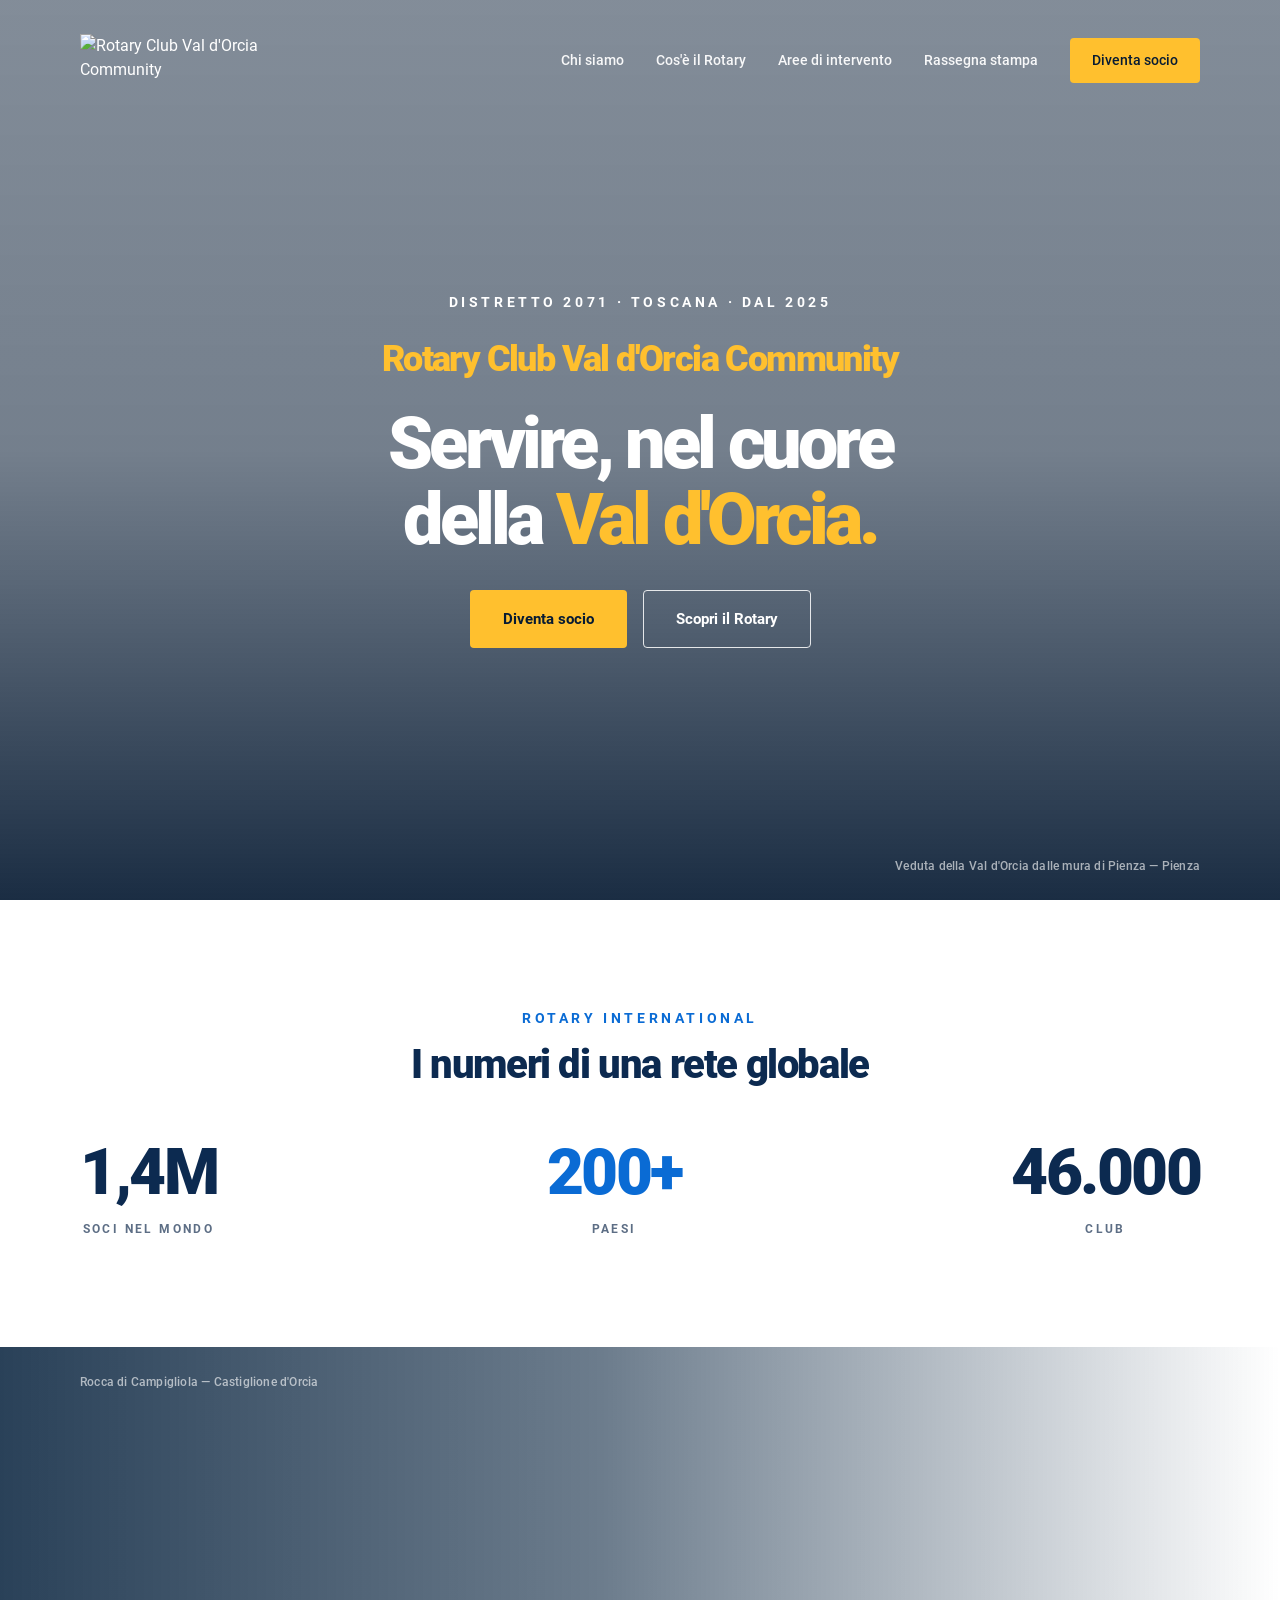
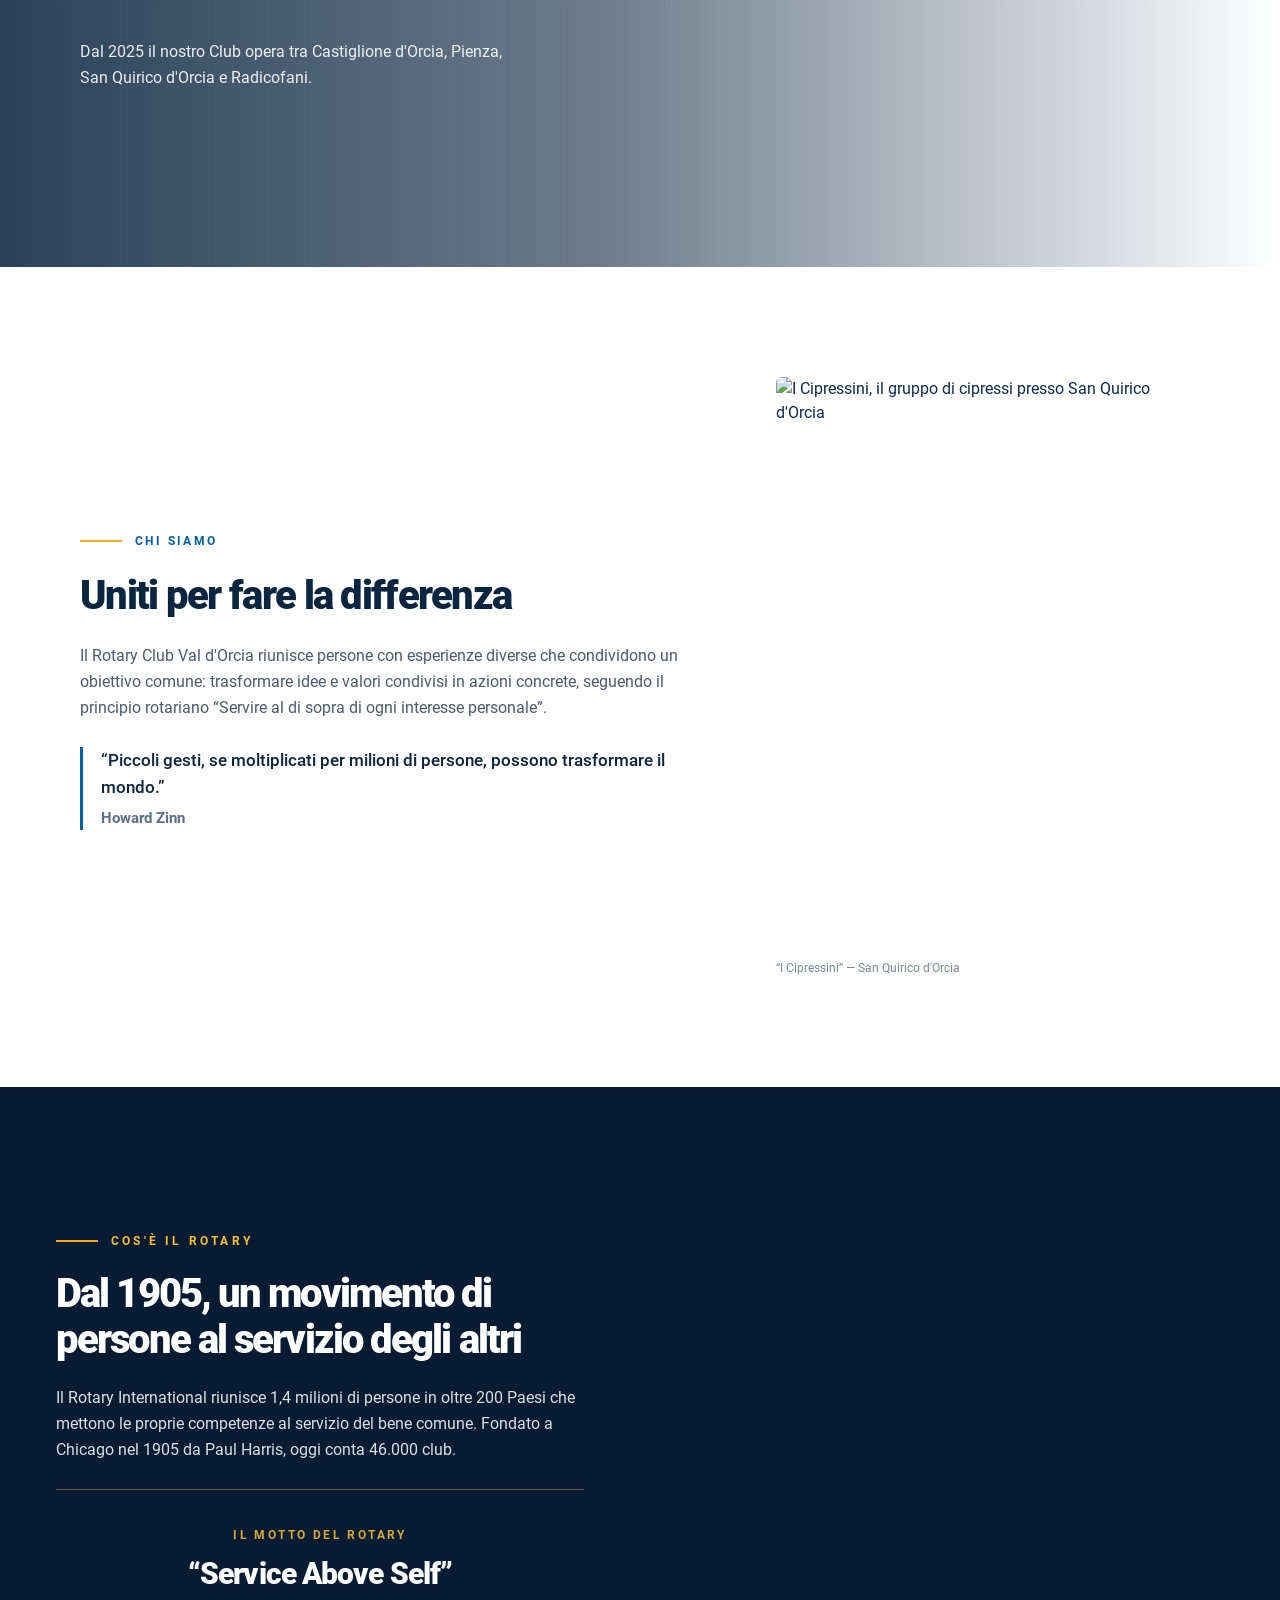
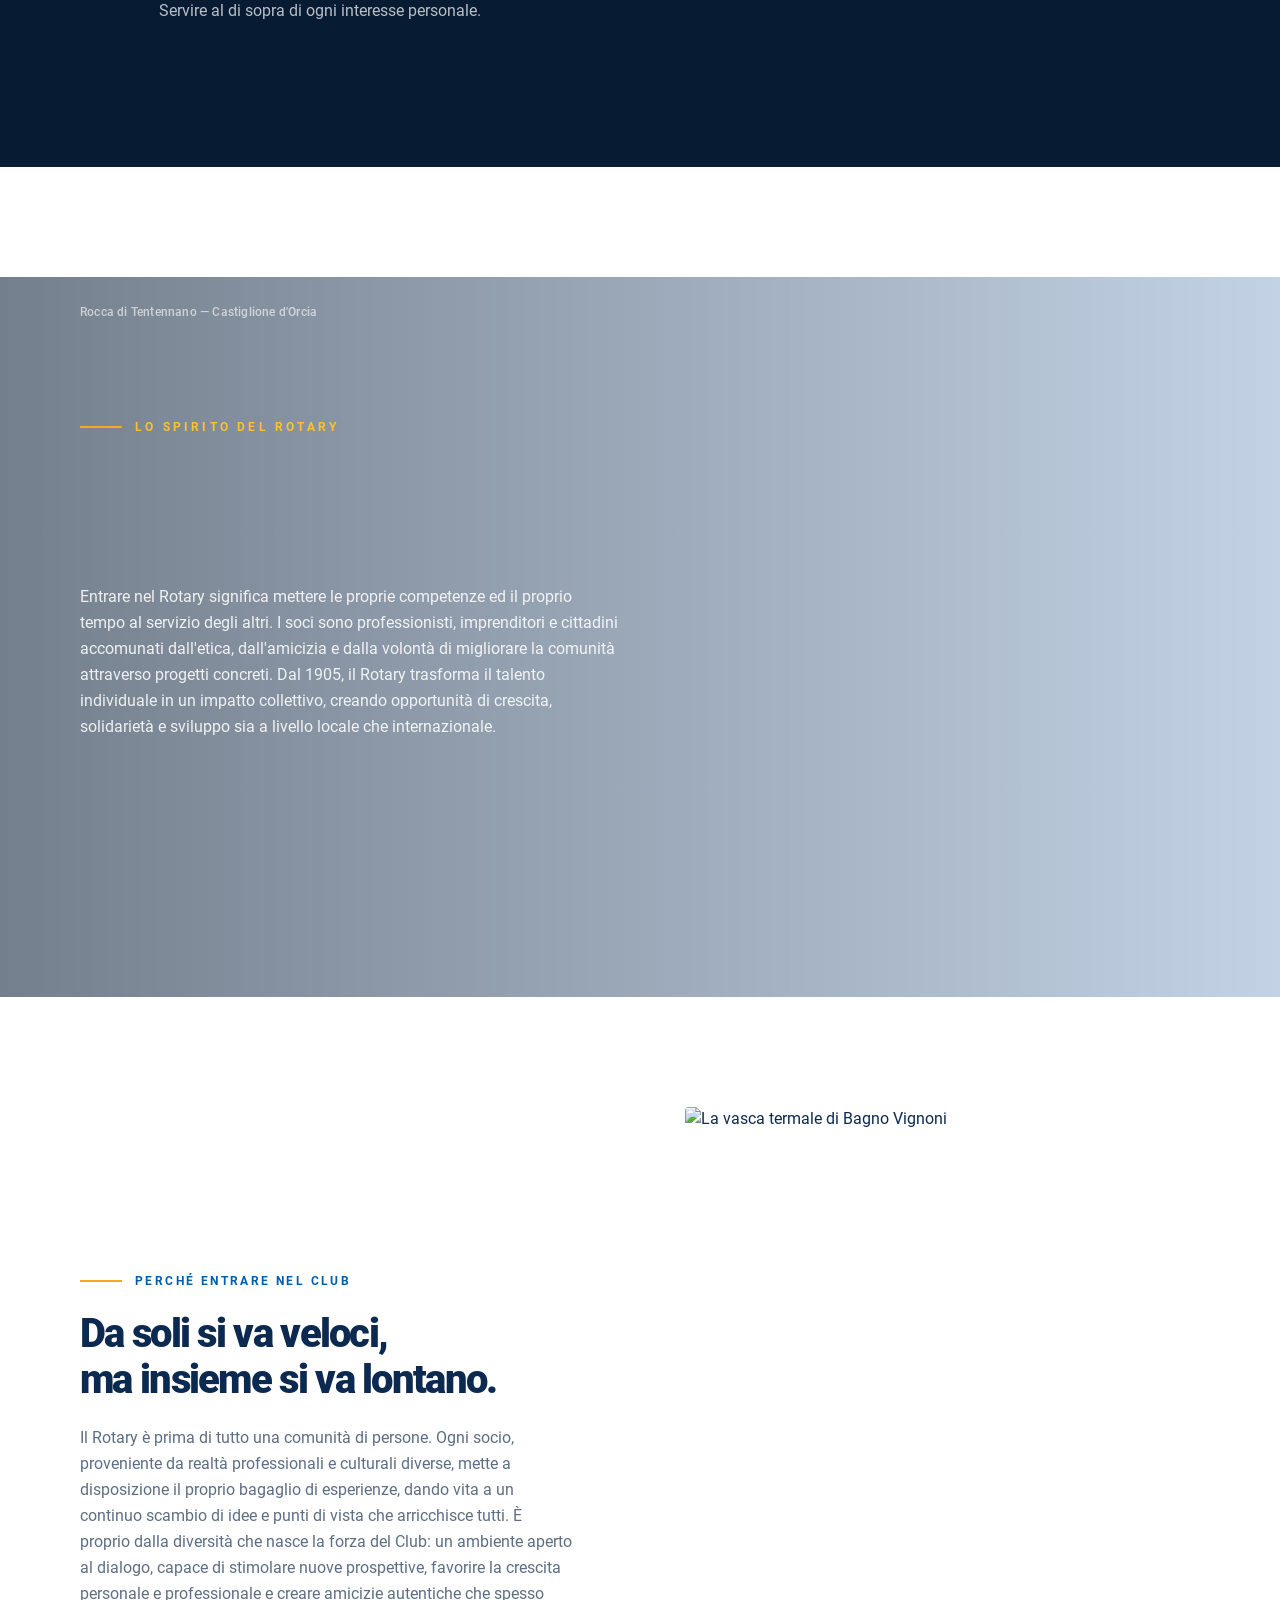
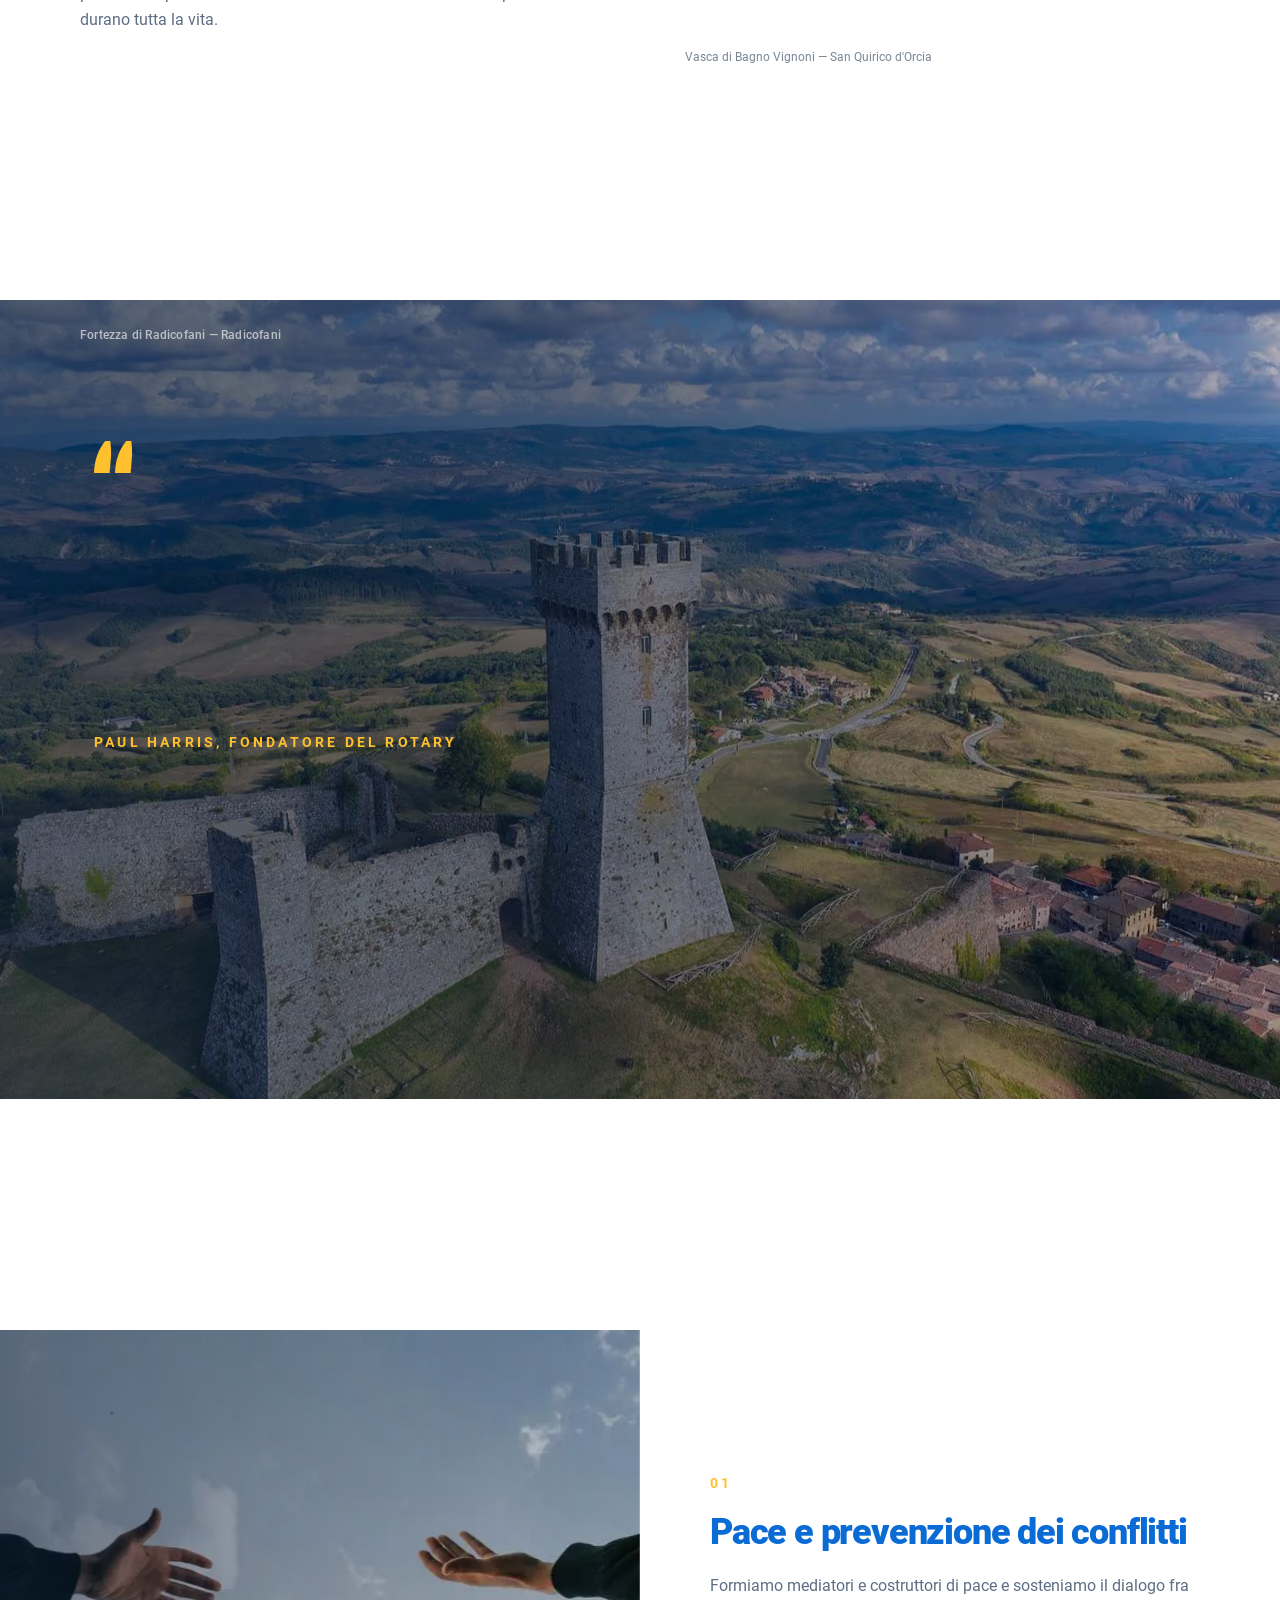
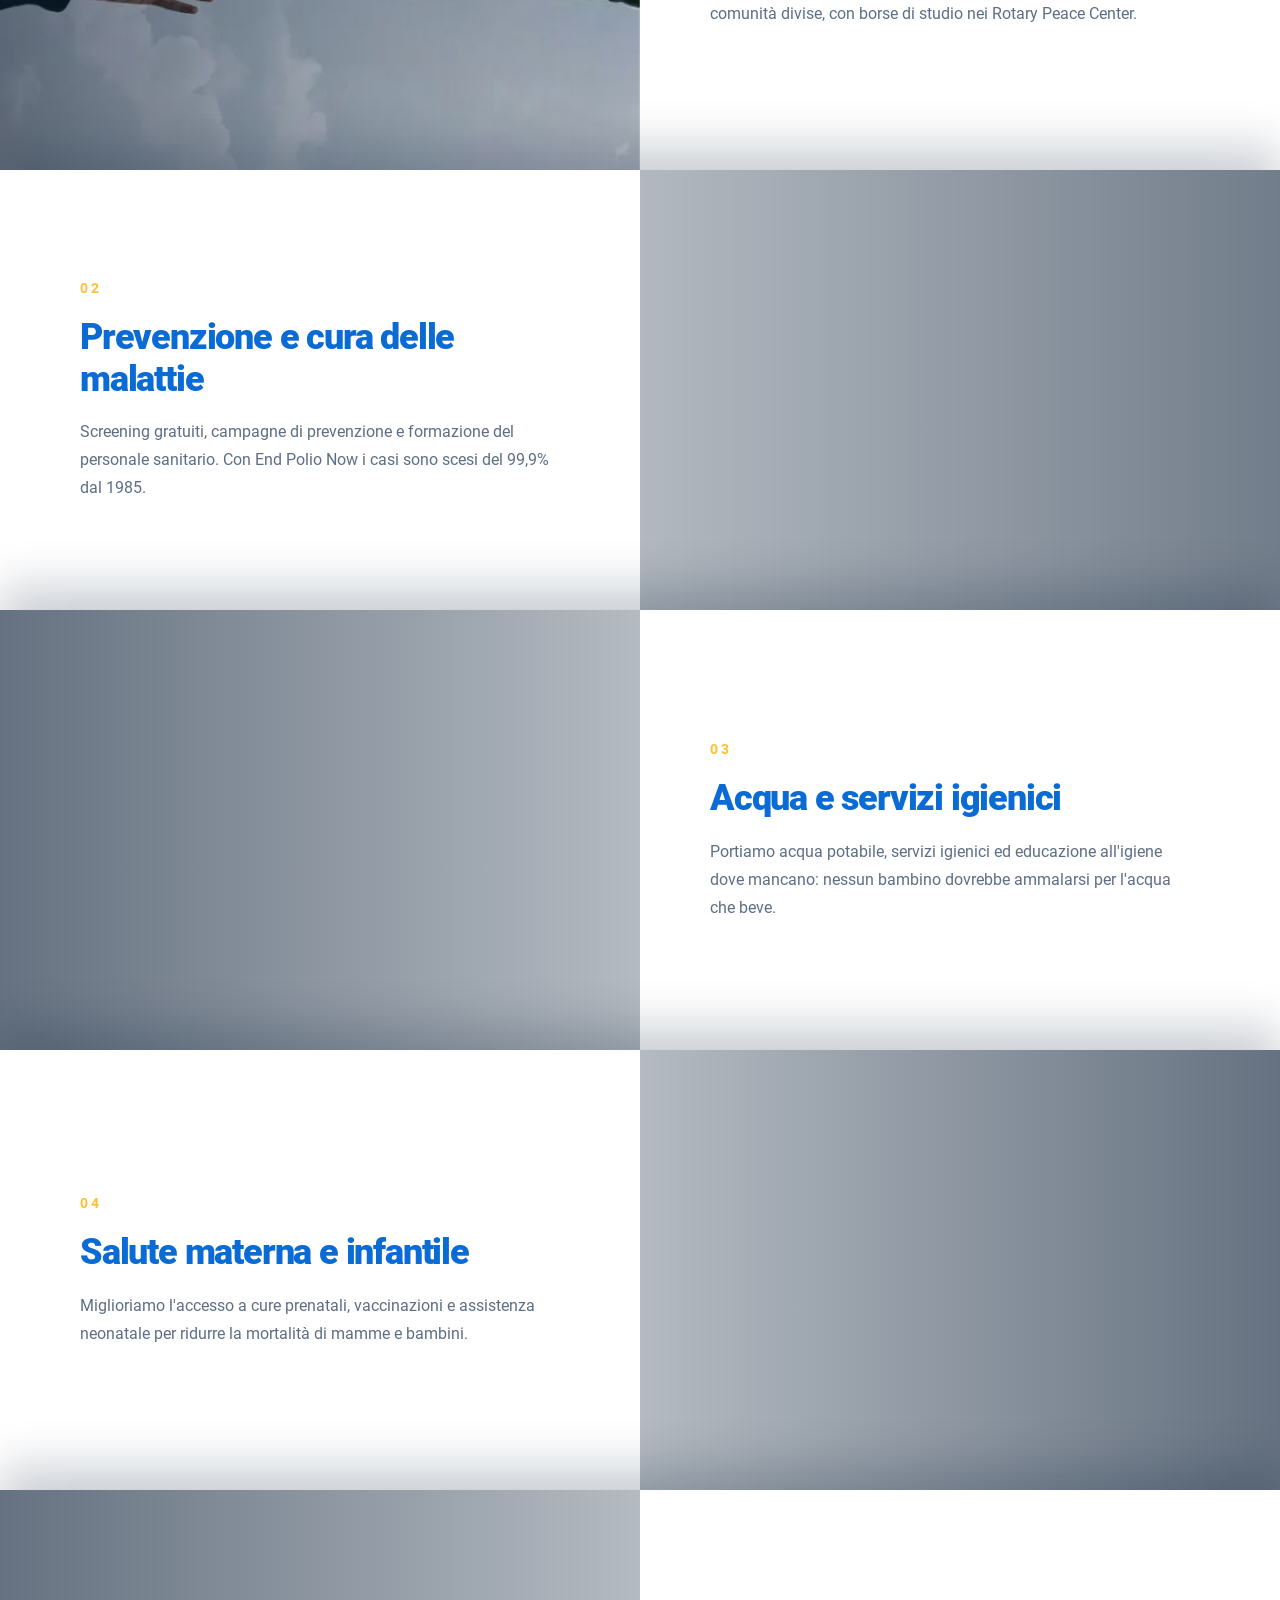
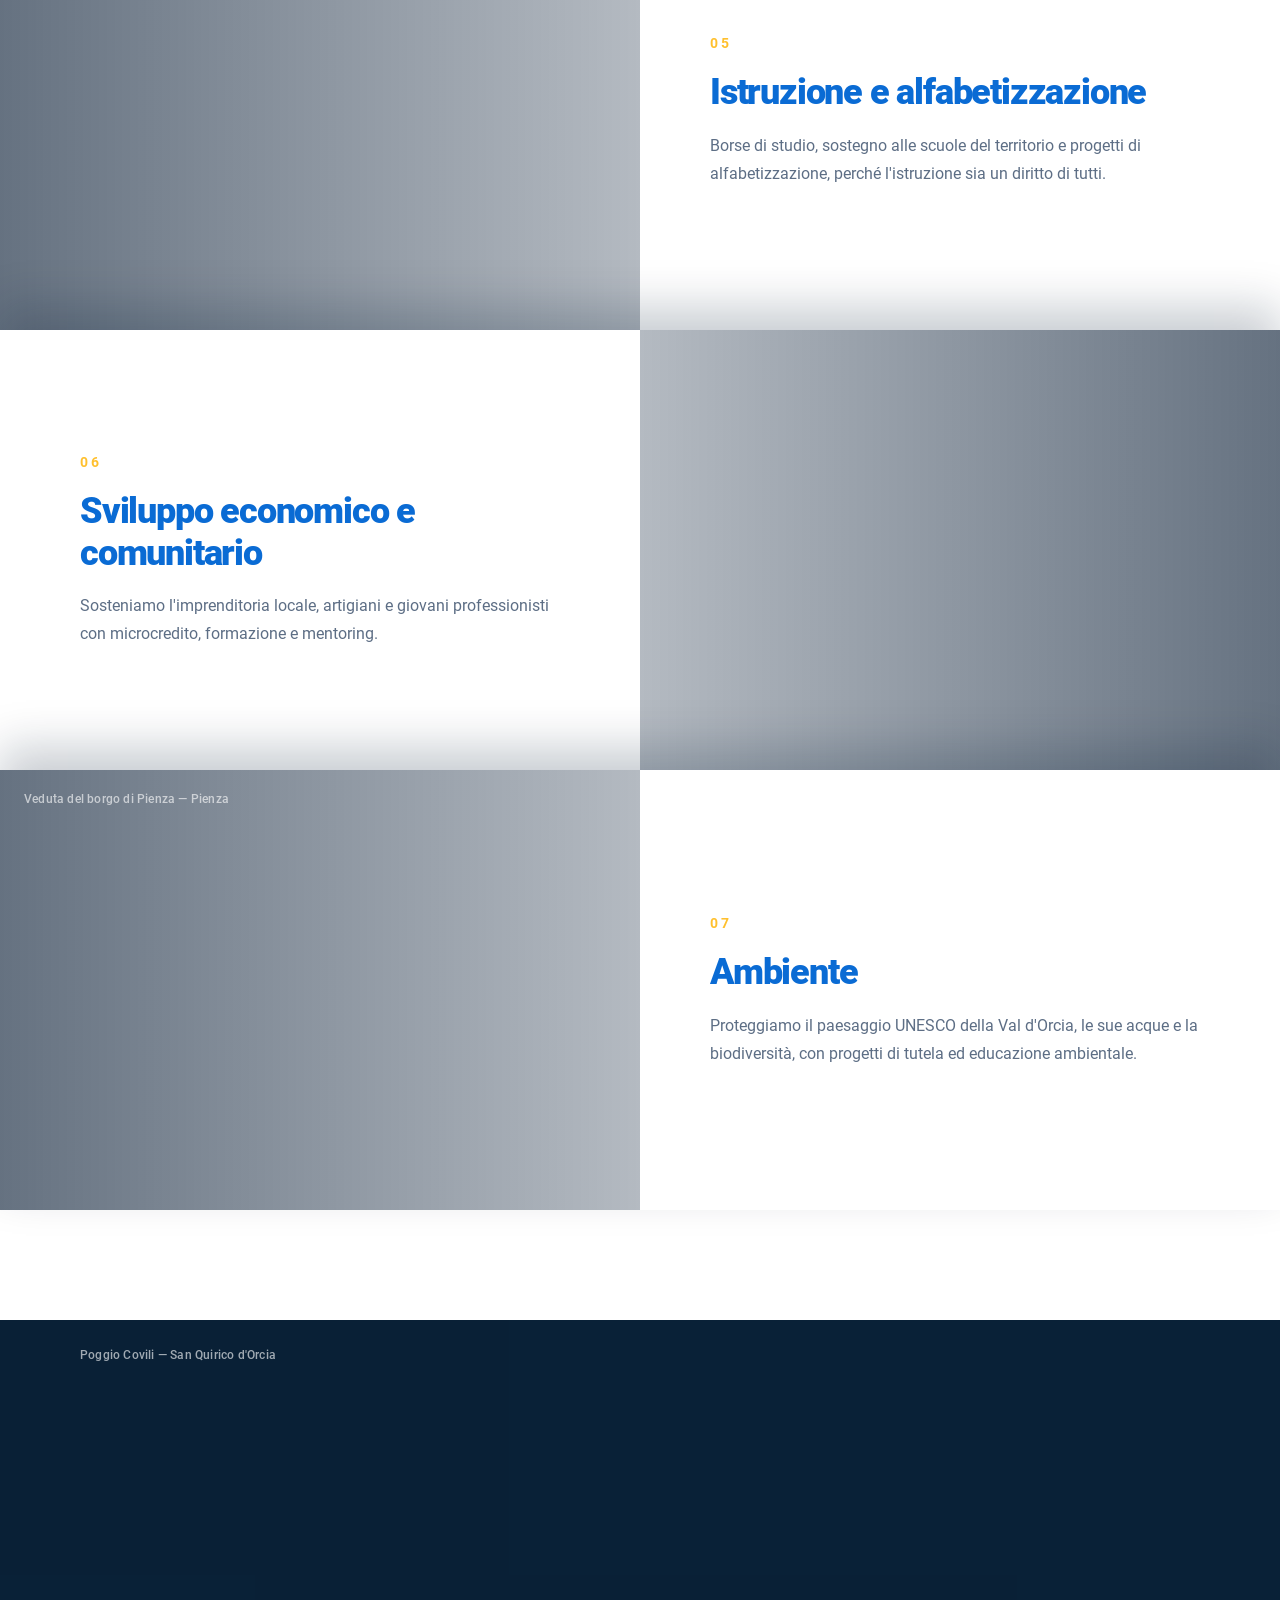
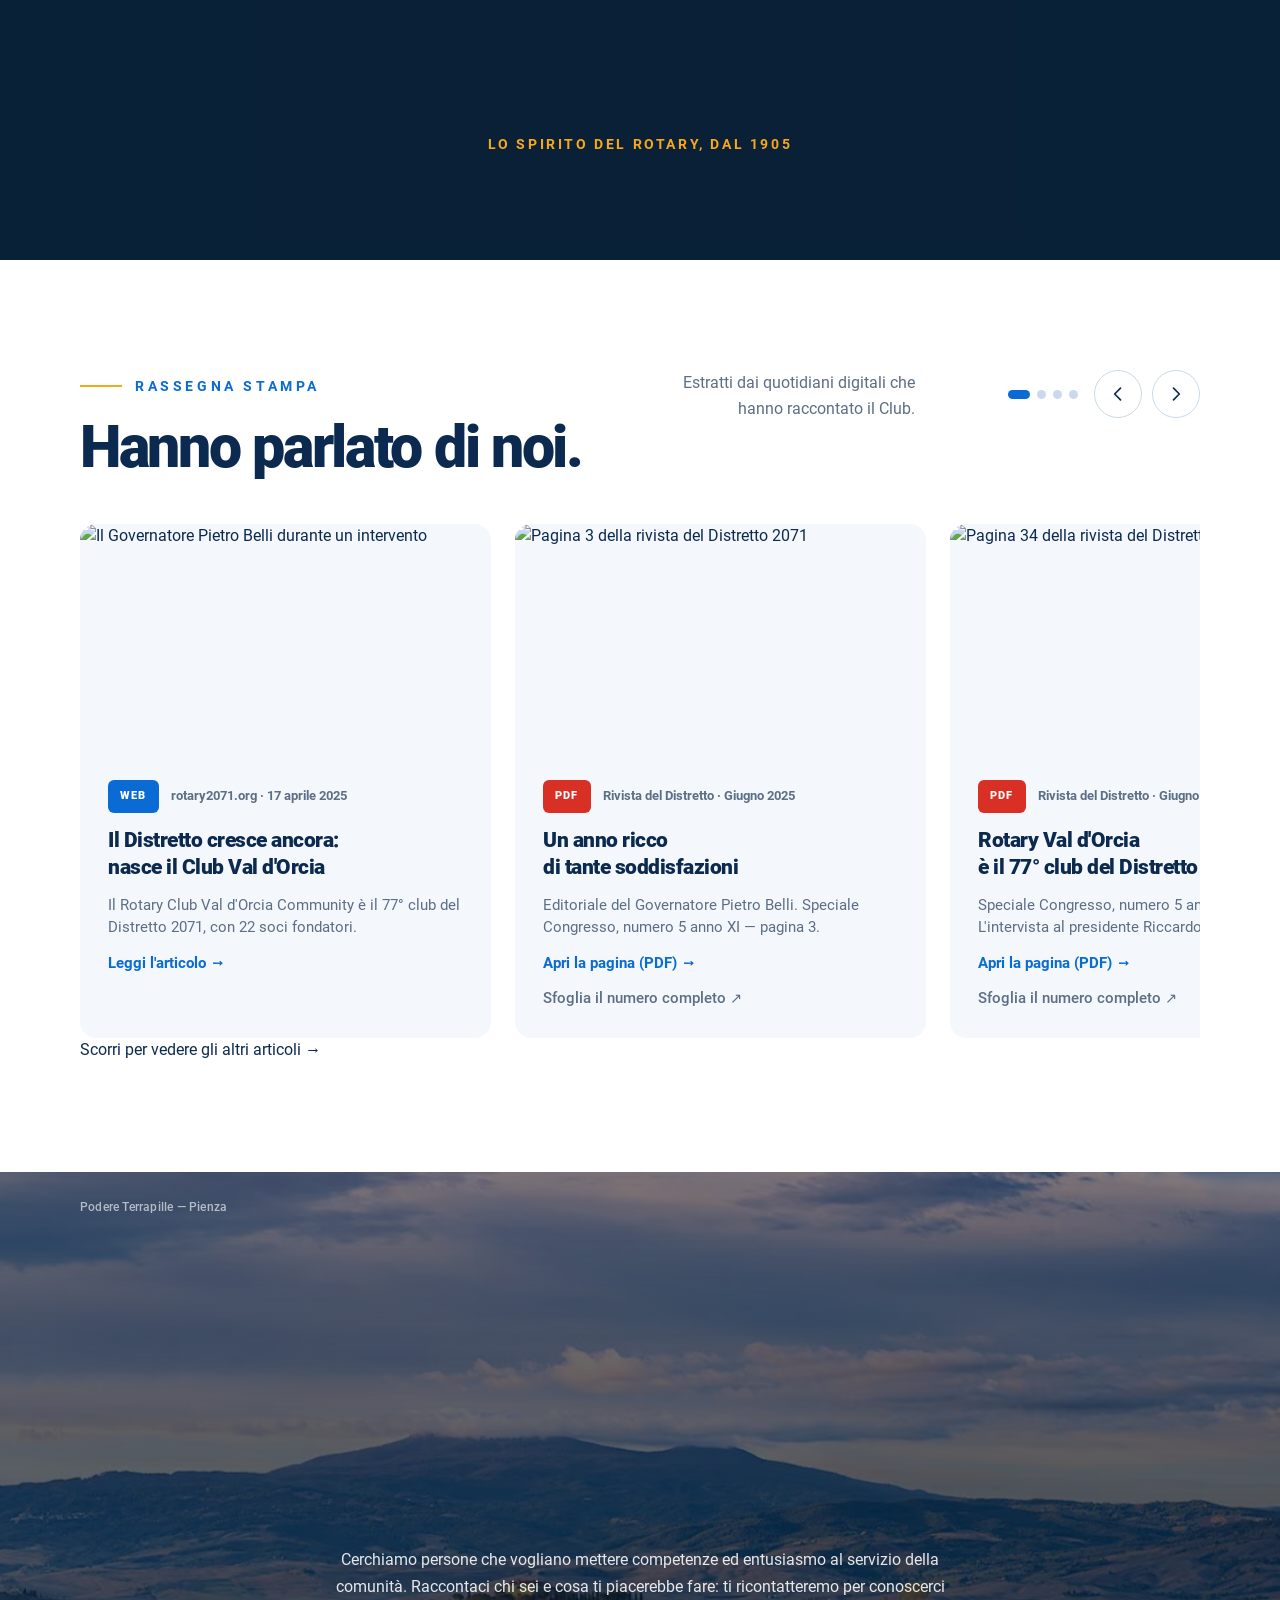
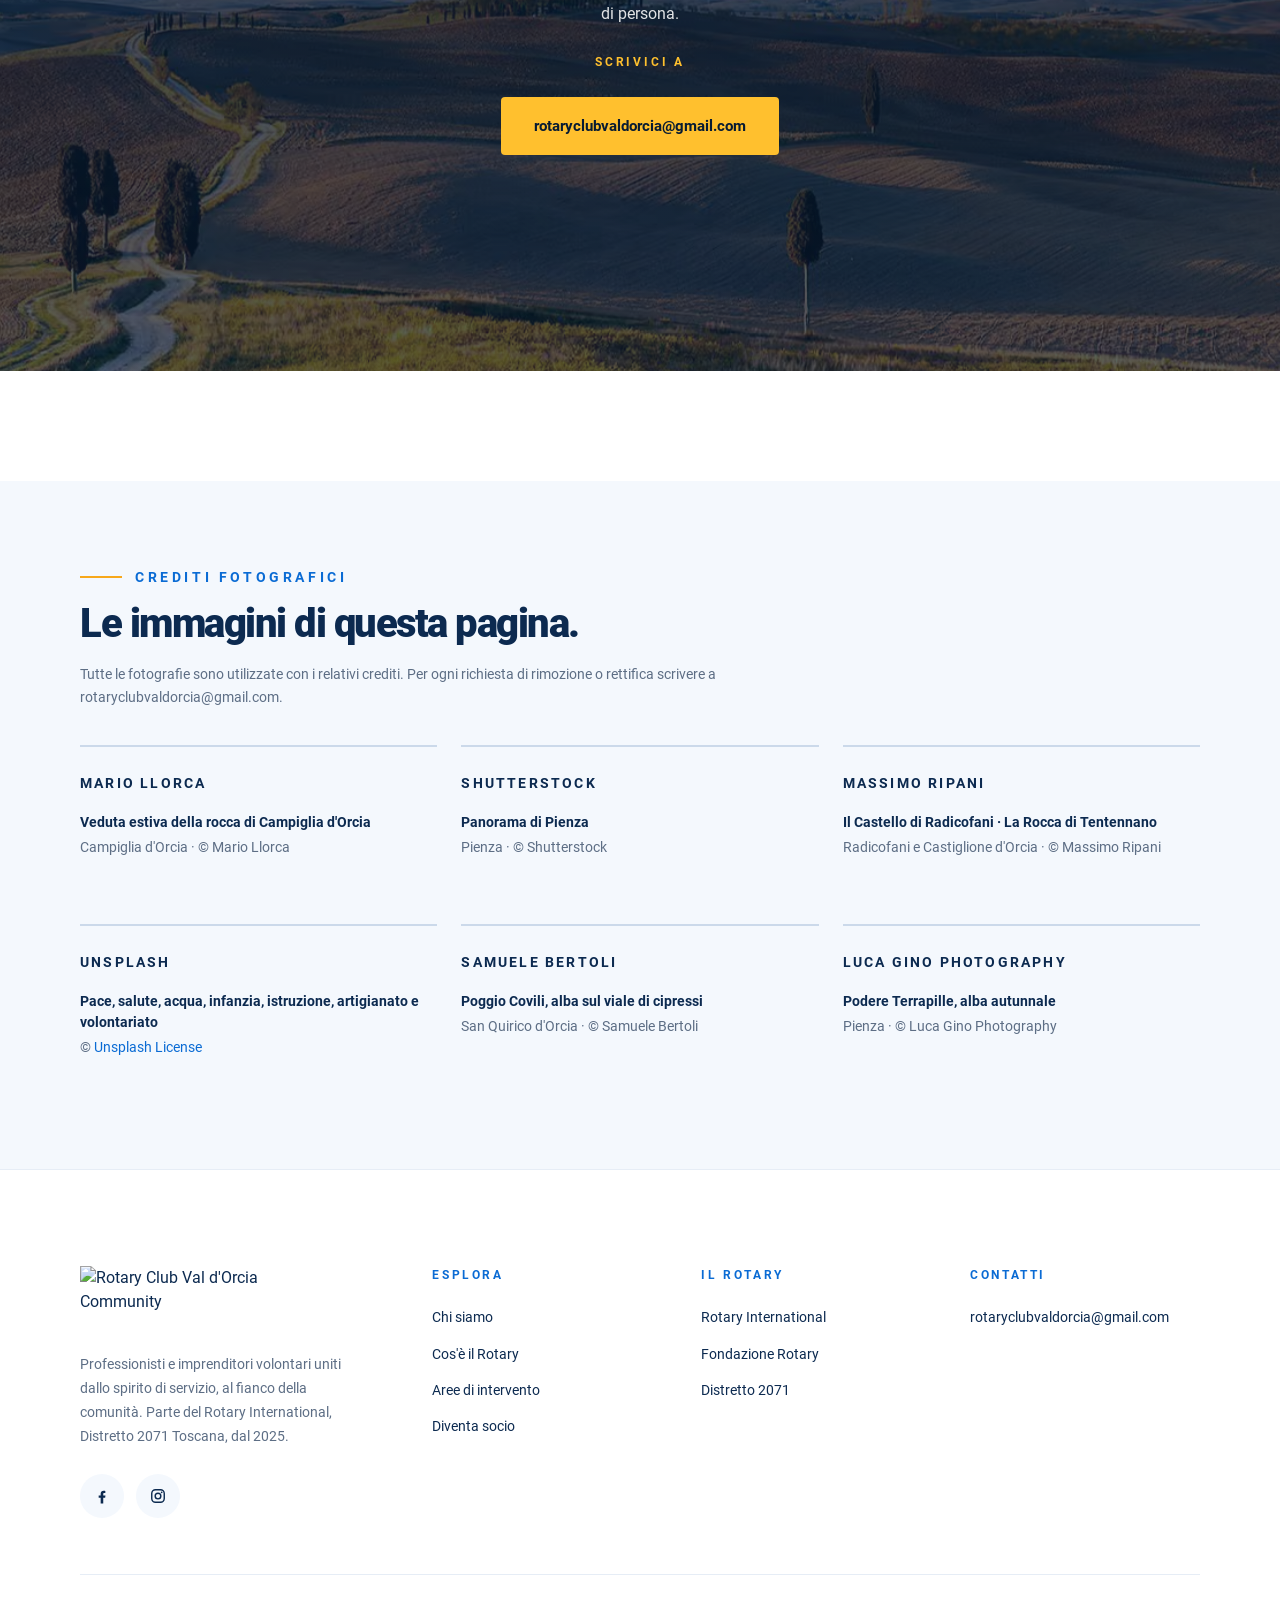
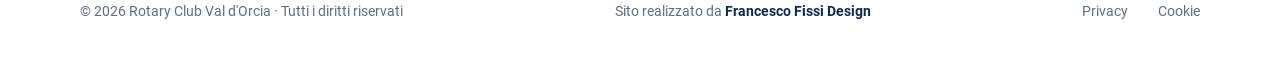
==== index.html @ f4a77ab4 "Add files via upload" ====
<!DOCTYPE html>
<html lang="it">
<head>
<meta charset="UTF-8">
<meta name="viewport" content="width=device-width, initial-scale=1.0">

<title>Rotary Club Val d'Orcia Community</title>
<meta name="description" content="Il Rotary Club Val d'Orcia Community, Distretto 2071 Toscana, fondato nel 2025 che realizza progetti e iniziative a favore della comunità della Val d'Orcia.">
<meta name="author" content="Rotary Club Val d'Orcia Community">
<meta name="robots" content="index,follow,max-image-preview:large,max-snippet:-1">
<meta name="geo.region" content="IT-SI">
<meta name="geo.placename" content="Val d'Orcia, Siena">
<link rel="canonical" href="https://www.rotaryclubvaldorcia.it/">
<meta name="theme-color" content="#071B33">

<!-- Sicurezza: CSP anche via meta, così vale su qualunque hosting.
     Le direttive frame-ancestors / HSTS richiedono header HTTP veri, che
     GitHub Pages non consente di impostare: vedi il punto 4 del README. -->
<meta http-equiv="Content-Security-Policy" content="default-src 'self'; script-src 'self'; style-src 'self' 'unsafe-inline'; img-src 'self' data:; font-src 'self'; connect-src 'self'; object-src 'none'; base-uri 'self'; form-action 'self'; upgrade-insecure-requests">
<meta http-equiv="X-Content-Type-Options" content="nosniff">
<meta name="referrer" content="strict-origin-when-cross-origin">

<meta property="og:type" content="website">
<meta property="og:locale" content="it_IT">
<meta property="og:site_name" content="Rotary Club Val d'Orcia Community">
<meta property="og:title" content="Rotary Club Val d'Orcia Community">
<meta property="og:description" content="Il Rotary Club Val d'Orcia Community, Distretto 2071 Toscana, fondato nel 2025 che realizza progetti e iniziative a favore della comunità della Val d'Orcia.">
<meta property="og:url" content="https://www.rotaryclubvaldorcia.it/">
<meta property="og:image" content="https://www.rotaryclubvaldorcia.it/images/hero-1440.jpg">
<meta property="og:image:alt" content="Veduta della Val d'Orcia dalle mura di Pienza">
<meta name="twitter:card" content="summary_large_image">

<link rel="icon" href="favicon.ico" sizes="any">
<link rel="icon" type="image/png" sizes="32x32" href="favicon-32x32.png">
<link rel="icon" type="image/png" sizes="16x16" href="favicon-16x16.png">
<link rel="apple-touch-icon" sizes="180x180" href="apple-touch-icon.png">
<link rel="manifest" href="site.webmanifest">

<link rel="preload" as="font" type="font/woff2" href="fonts/roboto-900.woff2" crossorigin>
<!-- Precarico l'immagine LCP solo in AVIF: type= scarta i formati non
     supportati, quindi due link farebbero scaricare due volte la stessa foto. -->
<link rel="preload" as="image" href="images/hero-1440.avif" type="image/avif" imagesrcset="images/hero-800.avif 800w, images/hero-1440.avif 1440w, images/hero-2400.avif 2400w" imagesizes="100vw" fetchpriority="high">
<style>
/* Foglio di stile incorporato per non bloccare il primo disegno.
   Sorgente modificabile: css/site.css nel repository di lavoro. */
/* ============================================================
   Rotary Club Val d'Orcia Community — landing
   Geometria allineata al frame Figma "website def" (1440 px) e al frame
   "website mobile" (390 px). Font self-ospitato: nessuna richiesta esterna.
   ============================================================ */
/* Roboto, ridotto ai soli segni usati dalle pagine (85 KB in tutto).
   E' il carattere con cui sono composti i file Figma di riferimento. */
@font-face{font-family:'Roboto';font-style:normal;font-weight:400;font-display:swap;src:url(fonts/roboto-400.woff2) format('woff2')}
@font-face{font-family:'Roboto';font-style:normal;font-weight:500;font-display:swap;src:url(fonts/roboto-500.woff2) format('woff2')}
@font-face{font-family:'Roboto';font-style:normal;font-weight:700;font-display:swap;src:url(fonts/roboto-700.woff2) format('woff2')}
@font-face{font-family:'Roboto';font-style:normal;font-weight:900;font-display:swap;src:url(fonts/roboto-900.woff2) format('woff2')}
@font-face{font-family:'Roboto';font-style:italic;font-weight:400;font-display:swap;src:url(fonts/roboto-400i.woff2) format('woff2')}
/* Ripiego con metriche allineate a Roboto: niente salto di layout allo scambio. */
@font-face{font-family:'Roboto ripiego';src:local('Arial'),local('Helvetica Neue'),local('Liberation Sans');
  ascent-override:92.7%;descent-override:24.4%;line-gap-override:0%;size-adjust:100.06%;}

:root{
  --navy:#071B33; --royal:#0C2A50; --azure:#0A6BD4; --blu:#005DAA; --gold:#FFC02E;
  --oro-filetto:#F7A81B; --ink:#5D6E85; --line:#E6EDF6; --mist:#F4F8FD;
  --grigio:#7A8896; --bordo:#CBD9EA;
  --frame:1440px; --pad:80px;
}
*{box-sizing:border-box;margin:0;padding:0}
html{scroll-behavior:smooth}
body{font-family:'Roboto','Roboto ripiego',system-ui,-apple-system,"Segoe UI",sans-serif;
  color:var(--royal);background:#fff;line-height:1.5;-webkit-font-smoothing:antialiased;
  /* "clip" taglia come "hidden" ma non trasforma il body in un contenitore
     di scorrimento: senza questo il position:sticky delle aree non tiene */
  overflow-x:clip}
@supports not (overflow-x:clip){body{overflow-x:hidden}}
img{max-width:100%;display:block}
a{color:inherit;text-decoration:none}
section{scroll-margin-top:96px}
.wrap{max-width:var(--frame);margin:0 auto;padding:0 var(--pad)}
.sr-only{position:absolute;width:1px;height:1px;padding:0;margin:-1px;overflow:hidden;clip:rect(0 0 0 0);white-space:nowrap;border:0}
#top-sentinel{position:absolute;top:0;left:0;width:1px;height:60px;pointer-events:none}

/* ============================================================
   MOVIMENTO — vale su desktop E su telefono
   Parallasse: js/site.js, letture geometriche solo a load/resize.
   Comparse: IntersectionObserver, solo opacity/transform.
   ============================================================ */
.rv{opacity:0;transform:translate3d(0,26px,0);
  transition:opacity .9s cubic-bezier(.16,1,.3,1),transform .9s cubic-bezier(.16,1,.3,1)}
.rv.in{opacity:1;transform:none}
.rv-mask{clip-path:inset(0 0 106% 0);
  transition:opacity .9s cubic-bezier(.16,1,.3,1),transform .9s cubic-bezier(.16,1,.3,1),clip-path 1.05s cubic-bezier(.16,1,.3,1)}
.rv-mask.in{clip-path:inset(-14% 0 -14% 0)}
.zoom-in img{transform:scale(1.06);transition:transform 1.3s cubic-bezier(.16,1,.3,1)}
.zoom-in.in img{transform:scale(1)}

/* letti dallo script: eccedenza verticale disponibile per lo scorrimento */
.bg{--over:0px}
.hero-bg{--over:70px}
.panel-bg{--over:39px}
.spirito-bg{--over:54px}
/* Queste due foto hanno il ritaglio del progetto gia- a filo del bordo
   inferiore dell-originale: i pixel per la parallasse esistono solo sopra.
   Con 30 di sovrascansione l-effetto resta e l-inquadratura a riposo si
   discosta di 30 px, invece dei 60 di prima. */
.risultati-bg{--over:30px}
.q-bg{--over:41px}
.join-bg{--over:30px}

.bg{position:absolute;left:0;right:0;top:calc(var(--over) * -1);
  height:calc(100% + var(--over) * 2);z-index:0;overflow:hidden;
  backface-visibility:hidden;will-change:transform}
.bg img{width:100%;height:100%;object-fit:cover;display:block}
.scrim{position:absolute;inset:0;z-index:1}
/* le sezioni con sfondo creano il proprio contesto: senza, i livelli a
   z-index basso finirebbero dietro al colore di fondo della sezione */
.hero,.panel,.spirito,.risultati,.quote,.join{isolation:isolate;position:relative;overflow:hidden}
/* queste sezioni sono contenitori flex: senza width:100% il contenitore
   interno si restringe al contenuto e i margini laterali saltano */
.hero .wrap,.panel .inner,.spirito .wrap,.risultati .wrap,.quote .wrap,.join .wrap{position:relative;z-index:2;width:100%}

/* didascalie sulle foto */
.cap{position:absolute;z-index:3;font-size:12px;font-weight:500;line-height:15px;
  color:rgba(255,255,255,.62);letter-spacing:.2px}
.cap-tl{top:28px;left:var(--pad)}
.cap-br{bottom:26px;right:var(--pad);text-align:right}

/* ---------- bottoni ---------- */
.btn{display:inline-flex;align-items:center;justify-content:center;gap:9px;padding:17px 32px;border-radius:4px;
  font-weight:600;font-size:15px;border:1.5px solid transparent;cursor:pointer;
  transition:transform .22s ease,background .22s ease,box-shadow .22s ease}
.btn-gold{background:var(--gold);color:var(--navy)}
.btn-gold:hover{transform:translateY(-2px);box-shadow:0 14px 30px rgba(255,192,46,.3)}
.btn-ghost{border-color:rgba(255,255,255,.85);color:#fff}
.btn-ghost:hover{background:rgba(255,255,255,.12);transform:translateY(-2px)}
.btn:focus-visible,a:focus-visible,button:focus-visible{outline:3px solid var(--gold);outline-offset:3px}

/* ---------- occhiello con filetto in linea ---------- */
.eyebrow{display:inline-flex;align-items:center;gap:13px;
  font-size:12px;font-weight:700;letter-spacing:3.2px;line-height:16px}
.eyebrow.azure{font-size:14px;letter-spacing:3.6px}
.eyebrow.blu{font-size:12px;letter-spacing:2.4px}
.eyebrow::before{content:"";width:42px;height:2px;background:var(--oro-filetto);flex:none;
  transition:width .9s .15s cubic-bezier(.16,1,.3,1)}
.eyebrow.rv::before{width:0}
.eyebrow.rv.in::before{width:42px}
.eyebrow.gold{color:var(--gold)}
/* in Figma i due titoloni hanno la coda in oro dentro lo stesso blocco di testo */
.oro{color:var(--gold)}
.eyebrow.blu{color:var(--blu)}
.eyebrow.azure{color:var(--azure)}

/* ---------- nav ---------- */
header{position:fixed;top:0;left:0;right:0;z-index:60;padding:34px 0;color:#fff;
  transition:background .35s ease,box-shadow .35s ease,padding .35s ease}
header .wrap{display:flex;align-items:center;justify-content:space-between;gap:24px}
.logo img{height:53px;width:auto}
.logo .blue{display:none}
nav.links{display:flex;align-items:center;gap:32px}
nav.links a{font-size:14px;font-weight:500;color:#fff;opacity:.94;transition:opacity .2s,color .2s}
nav.links a:hover{opacity:1}
.nav-cta{background:var(--gold);color:var(--navy)!important;padding:12px 22px;border-radius:4px;
  font-weight:600;font-size:13.5px;opacity:1!important;transition:transform .2s}
.nav-cta:hover{transform:translateY(-2px)}
header.stuck{background:rgba(255,255,255,.96);backdrop-filter:saturate(1.5) blur(12px);
  box-shadow:0 1px 0 var(--line),0 8px 24px rgba(12,42,80,.07);padding:14px 0}
header.stuck .logo .white{display:none}
header.stuck .logo .blue{display:block}
header.stuck nav.links a{color:var(--royal)}
.burger{display:none;background:none;border:0;cursor:pointer;padding:8px}
.burger span{display:block;width:24px;height:2px;background:#fff;margin:5px 0;transition:.3s}
header.stuck .burger span{background:var(--royal)}

/* ---------- copertina ---------- */
.hero{height:940px;display:flex;align-items:center;justify-content:center;text-align:center;color:#fff}
.hero .scrim{background:linear-gradient(180deg,rgba(7,27,51,.5) 0%,rgba(7,27,51,.56) 50%,rgba(7,27,51,.92) 100%)}
.hero-inner{width:1180px;max-width:100%;display:flex;flex-direction:column;align-items:center;gap:26px}
.kicker{font-size:14px;font-weight:700;letter-spacing:3.6px;color:#fff}
.hero .club{font-size:40px;font-weight:900;letter-spacing:-1.6px;line-height:54px;color:var(--gold)}
.hero h1{font-size:80px;font-weight:900;line-height:90px;letter-spacing:-3.8px}
.hero-btns{display:flex;gap:16px;justify-content:center;flex-wrap:wrap;padding-top:6px}

/* ---------- numeri ---------- */
.stats{padding:110px 0;background:#fff}
.stats-head{display:flex;flex-direction:column;align-items:center;text-align:center;gap:16px;margin-bottom:46px}
/* in Figma questa etichetta non ha il filetto oro davanti */
.stats .eyebrow::before{display:none}
.stats .stat{text-align:center}
.stats-head h2{font-size:40px;font-weight:900;line-height:42px;letter-spacing:-1.4px;color:var(--royal)}
.stats .row{display:flex;justify-content:space-between;gap:32px;flex-wrap:wrap}
.stat b{display:block;font-size:64px;font-weight:900;letter-spacing:-2.5px;line-height:1.21;color:var(--royal)}
.stat.alt b{color:var(--azure)}
.stat b.counting{font-variant-numeric:tabular-nums}
.stat span{display:block;margin-top:12px;font-size:11.5px;font-weight:700;line-height:1.21;letter-spacing:2.4px;color:var(--ink)}

/* ---------- fascia UNESCO ---------- */
.panel{height:520px;display:flex;align-items:center;color:#fff}
.panel .scrim{background:linear-gradient(90deg,rgba(10,37,64,.87) 0%,rgba(10,37,64,.60) 47%,rgba(10,37,64,0) 100%)}
.panel .inner{max-width:var(--frame);margin:0 auto;width:100%;padding:0 var(--pad)}
.panel .col{width:620px;max-width:100%;display:flex;flex-direction:column;gap:24px}
/* larghezze dei riquadri di testo prese da Figma: sono queste a decidere
   dove cadono gli a capo (il paragrafo va su due righe, "San" sulla seconda) */
.panel h2{font-size:40px;font-weight:900;line-height:45px;letter-spacing:-1.6px;max-width:467px}
/* l-a capo cade DOPO "di" sul desktop e PRIMA di "di" sul telefono:
   lo ottengo con un ritorno a capo generato, senza due markup diversi */
.panel h2 .dico::after{content:"\A";white-space:pre}
.panel p{font-size:16px;line-height:26px;max-width:445px;color:rgba(255,255,255,.9)}

/* ---------- chi siamo ---------- */
.about{padding:110px 0;background:#fff}
.about .wrap{padding:0 160px}
.about .grid{display:grid;grid-template-columns:540px 484px;gap:96px;align-items:center}
.about h2{font-size:40px;font-weight:900;line-height:45px;letter-spacing:-1.7px;color:#0A2540;margin:24px 0}
.about p{color:#4A5B6E;font-size:16px;line-height:26px}
.pull{display:flex;flex-direction:column;gap:6px;margin-top:26px;padding-left:18px;border-left:3px solid var(--blu)}
.pull q{display:block;font-weight:500;font-size:17px;line-height:27px;color:#0A2540;quotes:none}
.pull cite{font-style:normal;font-weight:600;font-size:15px;color:var(--ink)}
.about figure img{width:484px;max-width:100%;height:568px;object-fit:cover;border-radius:6px}
.about figcaption{margin-top:14px;font-size:12px;color:var(--grigio)}

/* ---------- cos'è il Rotary: schermo diviso ---------- */
.rotary{display:grid;grid-template-columns:720px 1fr;min-height:680px;background:var(--navy)}
.rotary .col{padding:104px 80px;display:flex;flex-direction:column;justify-content:center;gap:22px;color:#fff}
.rotary h2{font-size:40px;font-weight:900;line-height:45px;letter-spacing:-1.9px}
.rotary p{font-size:16px;line-height:26px;color:rgba(255,255,255,.86)}
.rotary .motto{border-top:1px solid rgba(255,192,46,.4);padding-top:26px;margin-top:4px;text-align:center}
.rotary .motto .lbl{display:block;font-size:12px;font-weight:700;letter-spacing:2.4px;color:var(--gold);opacity:.85}
.rotary .motto strong{display:block;margin-top:10px;font-size:30px;font-weight:900;letter-spacing:-.9px;line-height:36px}
.rotary .motto span{display:block;margin-top:8px;font-size:16px;line-height:22px;color:rgba(255,255,255,.72)}
.rotary .foto{position:relative;overflow:hidden}
.rotary .foto img{width:100%;height:100%;object-fit:cover}

/* ---------- lo spirito ---------- */
.spirito{min-height:720px;display:flex;align-items:flex-start;color:#fff;padding:142px 0 60px}
/* il riempimento del gradiente in Figma ha opacita 0.56: i valori qui sotto
   sono gia' moltiplicati per quella, altrimenti il lato sinistro copre la foto */
.spirito .scrim{background:linear-gradient(90deg,rgba(7,27,51,.56) 0%,rgba(21,81,153,.258) 100%)}
.spirito .col{max-width:700px;display:flex;flex-direction:column;align-items:flex-start;gap:22px}
.spirito h2{font-size:50px;font-weight:900;line-height:54px;letter-spacing:-1.8px}
/* text-wrap:pretty distribuisce le parole sulle righe evitando il bordo
   destro a zigzag e le righe finali troppo corte, come nel file Figma */
.spirito p,.panel p,.about p,.rotary p,.perche p,.arow p,.join p,.press .note{text-wrap:pretty}
/* 540 fa stare il testo in 6 righe come nel render, con il bordo destro
   molto piu- regolare: a 537 ne servivano 7 e una rientrava di 78 px */
.spirito p{font-size:16px;line-height:26px;color:rgba(255,255,255,.88);max-width:540px}

/* ---------- perché entrare ---------- */
/* In Figma la foto e' ancorata in alto e la sua colonna detta l'altezza
   della sezione (654 + 14 di stacco + 15 di didascalia = 683). Il testo
   resta centrato. Niente padding verticale, altrimenti si somma. */
.perche{padding:0;background:#fff}
.perche .grid{display:grid;grid-template-columns:560px 640px;gap:80px;align-items:center;min-height:683px}
.perche figure{align-self:start}
.perche h2{font-size:40px;font-weight:900;line-height:45px;letter-spacing:-1.7px;color:var(--royal);margin:22px 0}
.perche p{font-size:16px;line-height:26px;color:var(--ink);max-width:493px}
.perche figure img{width:100%;height:654px;object-fit:cover;border-radius:4px;display:block}
.perche figcaption{margin-top:14px;font-size:12px;color:var(--grigio)}

/* ---------- i risultati ---------- */
.risultati{min-height:799px;display:flex;align-items:flex-start;color:#fff;padding:151px 0 60px}
.risultati .scrim{background:linear-gradient(255deg,rgba(7,27,51,.22) 0%,rgba(7,27,51,.57) 50%,rgba(7,27,51,.66) 100%)}
/* in Figma il blocco di Radicofani parte a x94, cioe' 14 oltre il margine */
.risultati .col{max-width:1253px;display:flex;flex-direction:column;align-items:flex-start;text-align:left;gap:26px;padding-left:14px}
/* Il segno e' disegnato, non scritto: nel render Figma quel glifo e' reso
   con Roboto (ripiego automatico), che ha la punta molto piu' stretta di
   Inter. Riprodurlo come vettore lo fa combaciare senza toccare il
   carattere del sito. Misure prese dal render: 41x32, con la cima 10 px
   sopra il riquadro, che resta alto 25 per la spaziatura. */
.risultati .virg{height:25px;color:var(--gold)}
.risultati .virg svg{display:block;width:41px;height:32px;margin-top:-10px;fill:currentColor}
.risultati blockquote{font-size:40px;font-weight:900;line-height:45px;letter-spacing:-1.5px;quotes:none;max-width:551px}
.risultati .firma{font-size:14px;font-weight:700;letter-spacing:3.2px;color:var(--gold)}

/* ---------- aree ---------- */
.areas-head{padding:110px 0 55px;text-align:center}
.areas-head h2{font-size:64px;font-weight:900;line-height:1.21;letter-spacing:-2.5px;color:var(--azure)}
/* ---- impilamento allo scorrimento ----------------------------------
   Ogni riga si ferma sotto la barra e la successiva le scorre sopra,
   accatastandosi. L-ombra in alto fa leggere la sovrapposizione.
   La sezione non deve avere overflow nascosto, altrimenti sticky muore. */
#aree{position:relative}
.arow{position:sticky;top:var(--barra,78px);background:#fff;
  box-shadow:0 -22px 44px rgba(7,27,51,.22)}
.arow:first-of-type{box-shadow:none}
/* l-ultima resta sopra a tutte */
.arow:nth-of-type(1){z-index:1}.arow:nth-of-type(2){z-index:2}
.arow:nth-of-type(3){z-index:3}.arow:nth-of-type(4){z-index:4}
.arow:nth-of-type(5){z-index:5}.arow:nth-of-type(6){z-index:6}
.arow:nth-of-type(7){z-index:7}
.arow{display:grid;grid-template-columns:720px 720px;justify-content:center;min-height:440px}
.arow .media{position:relative;overflow:hidden;min-height:440px}
.arow .media img{position:absolute;top:-10%;left:0;width:100%;height:120%;object-fit:cover;will-change:transform}
.arow .media::after{content:"";position:absolute;inset:0}
.arow:nth-of-type(1) .media::after{background:linear-gradient(90deg,rgba(7,27,51,.5),rgba(7,27,51,0))}
.arow:nth-of-type(2) .media::after{background:linear-gradient(90deg,rgba(7,27,51,.31),rgba(7,27,51,.57))}
.arow:nth-of-type(3) .media::after{background:linear-gradient(90deg,rgba(7,27,51,.62),rgba(7,27,51,.3))}
.arow:nth-of-type(4) .media::after{background:linear-gradient(90deg,rgba(7,27,51,.3),rgba(7,27,51,.62))}
.arow:nth-of-type(5) .media::after{background:linear-gradient(90deg,rgba(7,27,51,.62),rgba(7,27,51,.3))}
.arow:nth-of-type(6) .media::after{background:linear-gradient(90deg,rgba(7,27,51,.3),rgba(7,27,51,.62))}
.arow:nth-of-type(7) .media::after{background:linear-gradient(90deg,rgba(7,27,51,.62),rgba(7,27,51,.3))}
.arow .body{display:flex;flex-direction:column;justify-content:center;gap:18px;padding:60px 80px 60px 70px}
.arow:nth-of-type(even) .body{padding:60px 70px 60px 80px}
.arow .num{font-size:14px;font-weight:700;letter-spacing:2.8px;color:var(--gold)}
.arow h3{font-size:40px;font-weight:900;letter-spacing:-1.2px;line-height:44px;color:var(--azure)}
.arow p{font-size:16px;line-height:28px;color:var(--ink);max-width:560px}
.arow .cap{color:rgba(255,255,255,.62)}
.arow .cap-tl{top:22px;left:24px}

.gap{height:110px}

/* ---------- citazione ---------- */
/* in Figma la citazione di Poggio Covili sta nella meta' bassa, non al centro */
.quote{height:540px;display:flex;align-items:flex-start;justify-content:center;text-align:center;color:#fff;background:#0A2540;padding:291px 0 106px}
.quote .scrim{background:rgba(10,31,51,.68)}
.quote blockquote{font-size:40px;font-weight:900;line-height:50px;letter-spacing:-1.4px;max-width:860px;margin:0 auto;quotes:none}
.quote .src{margin-top:22px;font-size:14px;font-weight:600;letter-spacing:2.6px;color:#F7A81B}

/* ---------- rassegna stampa ---------- */
.press{background:#fff;padding:110px 0}
.press .head{display:flex;justify-content:space-between;align-items:flex-start;gap:40px;margin-bottom:44px}
.press h2{font-size:64px;font-weight:900;line-height:1.21;letter-spacing:-2.3px;margin-top:20px;color:var(--royal)}
.press .note{font-size:16px;line-height:26px;color:var(--ink);text-align:right;max-width:240px}
.press .comandi{display:flex;align-items:center;gap:16px;flex:none}
.dots{display:flex;align-items:center;gap:7px}
.dots i{width:9px;height:9px;border-radius:5px;background:var(--bordo);transition:width .3s,background .3s}
.dots i.on{width:22px;background:var(--azure)}
.frecce{display:flex;gap:10px}
.frecce button{width:48px;height:48px;border-radius:24px;border:1.5px solid var(--bordo);background:#fff;
  display:flex;align-items:center;justify-content:center;cursor:pointer;color:var(--royal);
  transition:border-color .2s,background .2s,transform .2s}
.frecce button:hover{border-color:var(--azure);color:var(--azure);transform:translateY(-2px)}
.frecce svg{width:20px;height:20px}
.press .viewport{overflow:hidden}
.press .track{display:flex;gap:24px;will-change:transform}
.pcard{flex:0 0 411px;background:var(--mist);border-radius:16px;overflow:hidden;display:flex;flex-direction:column}
.pcard .thumb{width:100%;height:230px;object-fit:cover}
.pcard .body{padding:26px 28px 28px;display:flex;flex-direction:column;gap:14px;flex:1}
.pcard .meta{display:flex;align-items:center;gap:12px}
.badge{color:#fff;font-size:11px;font-weight:900;letter-spacing:1.2px;padding:8px 12px;border-radius:6px}
.badge.pdf{background:#D93025}
.badge.web{background:var(--azure)}
.pcard .src{font-size:12.5px;font-weight:600;color:var(--ink)}
.pcard h3{font-size:21px;font-weight:900;line-height:27px;letter-spacing:-.5px;color:var(--royal)}
.pcard p{font-size:14.5px;line-height:22px;color:var(--ink)}
.pcard .lk{display:inline-flex;align-items:center;gap:9px;font-size:14.5px;font-weight:600;color:var(--azure)}
.pcard .lk.alt{color:var(--ink);font-weight:500}
.pcard .lk:hover{text-decoration:underline}

/* ---------- diventa socio ---------- */
.join{min-height:799px;display:flex;align-items:center;text-align:center;color:#fff;padding:150px 0}
.join .scrim{background:linear-gradient(180deg,rgba(7,27,51,.5) 0%,rgba(7,27,51,.74) 55%,rgba(7,27,51,.66) 100%)}
.join .wrap{display:flex;flex-direction:column;align-items:center;gap:26px}
.join h2{font-size:64px;font-weight:900;line-height:67px;letter-spacing:-2.8px}
.join p{font-size:16px;line-height:27px;max-width:620px;color:rgba(255,255,255,.88)}
.join .lbl{font-size:12px;font-weight:700;letter-spacing:2.8px;color:var(--gold)}

/* ---------- crediti ---------- */
.credits{background:var(--mist);padding:80px 0 90px}
.credits h2{font-size:40px;font-weight:900;line-height:1.21;letter-spacing:-1.5px;margin:16px 0;color:var(--royal)}
.credits .intro{font-size:14px;line-height:23px;color:var(--ink);max-width:760px}
/* In Figma la griglia dei crediti ha 24 px di stacco in entrambe le
   direzioni e ogni colonna e' alta 155, con 26 di respiro sotto il filetto. */
.credits .grid{display:grid;grid-template-columns:repeat(3,1fr);gap:24px;margin-top:36px}
.ccol{border-top:2px solid var(--bordo);padding-top:26px;box-sizing:border-box}
/* l'altezza fissa della colonna vale solo dove la griglia e' a 3 colonne:
   impilata sul telefono gonfierebbe la sezione */
@media (min-width:1081px){ .ccol{min-height:155px} }
.ccol h4{font-size:14px;font-weight:700;letter-spacing:2.2px;color:var(--royal);margin-bottom:18px}
.ccol b{display:block;font-size:14px;font-weight:600;color:var(--royal)}
.ccol span{display:block;font-size:14px;line-height:20px;color:var(--ink);margin-top:4px}
.ccol a{color:var(--azure)}

/* ---------- footer ---------- */
footer{background:#fff;border-top:1px solid var(--line);padding:96px 0 44px}
.f-top{display:grid;grid-template-columns:400px 1fr 1fr 300px;gap:60px}
.f-brand img{height:60px;width:auto;margin-bottom:26px}
.f-brand p{font-size:14px;line-height:24px;color:var(--ink);max-width:380px}
.social{display:flex;gap:12px;margin-top:26px}
.social a{width:44px;height:44px;border-radius:50%;background:var(--mist);display:flex;align-items:center;
  justify-content:center;color:var(--royal);transition:background .2s,transform .2s}
.social a:hover{background:#e2ecf9;transform:translateY(-2px)}
.social svg{width:20px;height:20px}
.fcol h4{font-size:12px;font-weight:700;letter-spacing:2.6px;color:var(--azure);margin-bottom:22px}
.fcol a,.fcol p{display:block;font-size:14px;color:var(--royal);margin-bottom:14px;line-height:1.6}
.fcol a:hover{color:var(--azure)}
.f-div{height:1px;background:var(--line);margin:56px 0 26px}
.f-bot{display:flex;justify-content:space-between;align-items:center;gap:20px;flex-wrap:wrap;font-size:13.5px;color:var(--ink)}
.f-bot .lks{display:flex;gap:30px}
.f-bot .autore a{font-weight:600;color:var(--royal)}
.f-bot .autore a:hover,.f-bot a:hover{color:var(--azure)}

/* ============================================================
   RESPONSIVE — sotto 1440 fluido, sotto 860 impaginazione da telefono
   (allineata al frame Figma "website mobile")
   ============================================================ */
@media (max-width:1439px){
  .hero{height:auto;min-height:100vh;padding:170px 0 130px}
  .hero h1{font-size:clamp(38px,5.6vw,80px);line-height:1.06}
  .hero .club{font-size:clamp(22px,2.8vw,40px);line-height:1.15}
  .hero-inner{width:100%}
  .stats-head h2,.panel h2,.about h2,.rotary h2,.perche h2,.credits h2{font-size:clamp(26px,3.1vw,40px);line-height:1.16}
  .spirito h2{font-size:clamp(28px,3.6vw,50px);line-height:1.13}
  .areas-head h2,.press h2,.join h2{font-size:clamp(30px,4.6vw,64px);line-height:1.12}
  .risultati blockquote{font-size:clamp(24px,3.2vw,44px);line-height:1.24}
  .quote blockquote{font-size:clamp(22px,3.2vw,40px);line-height:1.26}
  .stat b{font-size:clamp(38px,5vw,64px)}
  .rotary{grid-template-columns:1fr 1fr}
  .rotary .col{padding:80px 56px}
  .about .wrap{padding:0 var(--pad)}
  .about .grid{grid-template-columns:1fr 424px;gap:64px}
  .about figure img{width:100%}
  .perche .grid{grid-template-columns:1fr 46%;gap:56px}
  .perche figure img{height:auto;aspect-ratio:640/654}
  .arow{grid-template-columns:1fr 1fr}
  .arow h3{font-size:clamp(24px,2.8vw,38px);line-height:1.16}
  .f-top{grid-template-columns:1.4fr 1fr 1fr 1.1fr}
}
@media (max-width:1080px){
  :root{--pad:48px}
  .about .grid,.perche .grid{grid-template-columns:1fr;gap:44px}
  /* impilate, l'altezza fissa del desktop non serve piu' */
  .perche .grid{min-height:0}
  .perche{padding:80px 0}
  .perche figure{align-self:stretch}
  .perche p{max-width:none}
  .about figure img{height:auto;aspect-ratio:484/568}
  .credits .grid{grid-template-columns:1fr 1fr}
  .f-top{grid-template-columns:1fr 1fr;gap:44px}
  .f-brand{grid-column:1/-1}
  .rotary{grid-template-columns:1fr}
  .rotary .foto{min-height:320px}
}

/* ---------------- TELEFONO ---------------- */
@media (max-width:860px){
  :root{--pad:22px}
  /* barra trasparente sopra la copertina, bianca allo scorrimento */
  header{padding:18px 0;background:transparent}
  header.stuck{padding:12px 0}
  .logo img{height:34px}
  nav.links{position:fixed;inset:0;background:#fff;flex-direction:column;align-items:stretch;
    gap:0;padding:88px 22px 32px;transform:translateX(100%);
    transition:transform .4s cubic-bezier(.2,.7,.2,1);overflow-y:auto}
  nav.links.open{transform:none}
  nav.links a{color:var(--royal)!important;font-size:17px;font-weight:600;padding:19px 0;
    border-bottom:1px solid var(--line);display:flex;justify-content:space-between;align-items:center}
  nav.links a::after{content:"→";color:var(--ink);opacity:.5;font-size:15px}
  nav.links .nav-cta{margin-top:26px;border-bottom:0;justify-content:center;padding:17px 20px}
  nav.links .nav-cta::after{content:""}
  .burger{display:block;z-index:70}

  .cap{font-size:10px;line-height:13px}
  .eyebrow{font-size:10px;letter-spacing:2.2px;line-height:13px;gap:10px}
  .eyebrow.azure,.eyebrow.blu{font-size:10px;letter-spacing:2.2px}
  .eyebrow::before{width:34px}
  .cap-tl{top:18px;left:22px}
  .hero .cap{left:22px;right:22px;text-align:right}
  .cap-br{bottom:18px;right:22px}

  /* misure del frame mobile: 120 sopra, 14 sotto, 45 di stacco fra i blocchi */
  .hero{min-height:0;height:601px;padding:120px 0 14px}
  .hero-inner{gap:45px}
  .kicker{font-size:10px;letter-spacing:2.6px}
  .hero .club{font-size:20px;line-height:21px;letter-spacing:-.2px}
  .hero h1{font-size:35px;line-height:37px;letter-spacing:-.9px}
  .hero-btns{flex-direction:column;align-items:center;width:128px;gap:12px;padding-top:10px}
  .hero-btns .btn{width:128px;height:53px;padding:0;font-size:15px;font-weight:600;line-height:21px;
    display:flex;align-items:center;justify-content:center}

  .stats{padding:50px 0;text-align:center}
  .stats-head{gap:12px;margin-bottom:30px;align-items:center}
  .stats-head h2{font-size:20px;line-height:23px;letter-spacing:0}
  .stats .eyebrow{font-size:10px;letter-spacing:2.6px;align-self:center}
  .stats .row{flex-direction:column;gap:30px;align-items:center}
  .stat{align-items:center;text-align:center}
  .stat b{font-size:36px;line-height:35px;letter-spacing:-1.1px}
  .stat span{font-size:10px;line-height:14px;letter-spacing:2.2px;margin-top:6px}

  .panel{height:auto;padding:72px 0}
  .panel .scrim{background:linear-gradient(90deg,rgba(10,37,64,.87) 0%,rgba(10,37,64,.53) 51%,rgba(10,37,64,.05) 100%)}
  .panel h2{font-size:20px;line-height:24px;letter-spacing:0;max-width:188px}
  /* su telefono l-a capo passa prima di "di" */
  .panel h2 .dico::after{content:none}
  .panel h2 .dico::before{content:"\A";white-space:pre}
  .panel p{font-size:10px;line-height:14px;max-width:230px}

  .about{padding:50px 0 64px;text-align:center}
  .about .eyebrow{justify-content:center}
  .about h2{font-size:20px;line-height:24px;letter-spacing:0;margin:0}
  .about p{font-size:15px;line-height:21px}
  .about .grid{gap:22px}
  /* la colonna di testo e' un div senza classe: la rendo una colonna
     flessibile, cosi' etichetta, titolo e paragrafo hanno il loro stacco */
  .about .grid>div{display:flex;flex-direction:column;align-items:stretch;gap:22px}
  .about .eyebrow{justify-content:flex-start;align-self:flex-start}
  .about h2,.about p{text-align:center}
  .about figcaption{text-align:left}
  .about .pull{text-align:left}
  .pull{text-align:left}
  .pull q{font-size:15px;line-height:21px;letter-spacing:-.2px}
  .pull cite{font-size:15px;line-height:20px;font-style:italic;font-weight:400}
  .about figcaption,.perche figcaption{font-size:10px;line-height:17px}

  /* nel frame mobile questa sezione e' solo testo: la foto non c'e' */
  /* in Figma la foto non sparisce: diventa lo sfondo della sezione,
     coperta da una tinta piatta al 72% */
  .rotary{min-height:0;position:relative;display:block;background:none;isolation:isolate;overflow:hidden}
  .rotary .foto{position:absolute;inset:0;z-index:0;min-height:0}
  .rotary .foto img{width:100%;height:100%;object-fit:cover}
  .rotary .foto::after{content:"";position:absolute;inset:0;background:rgba(7,27,51,.72)}
  .rotary .col{position:relative;z-index:2}
  .rotary .col{padding:50px 22px;gap:14px}
  .rotary h2{font-size:20px;line-height:24px}
  .rotary h2{letter-spacing:0;max-width:300px}
  .rotary p{font-size:15px;line-height:21px;max-width:334px}
  .rotary .motto{padding-top:15px;margin-top:14px;border-top-color:#ffc02e}
  .rotary .motto strong{font-size:19px;line-height:24px;letter-spacing:-.4px;margin-top:6px}
  .rotary .motto span{font-size:12px;line-height:18px;margin-top:6px}
  .rotary .motto .lbl{font-size:9.5px;line-height:13px;letter-spacing:2.2px}

  .spirito{min-height:0;padding:50px 0}
  .spirito .scrim{background:rgba(7,27,51,.6)}
  .spirito .bg img{object-fit:cover;object-position:center}
  .spirito h2{font-size:20px;line-height:24px;letter-spacing:0}
  .spirito p{font-size:15px;line-height:21px;max-width:319px}

  /* frame mobile: nessun respiro sopra, 60 sotto, foto alta 250 */
  .perche{padding:0 0 60px}
  .perche .grid{gap:20px}
  .perche .grid>div{display:flex;flex-direction:column;align-items:flex-start;gap:20px}
  .perche figure{margin:0}
  .perche+.gap{display:none}
  .perche figure img{height:250px;aspect-ratio:auto}
  .perche h2{font-size:20px;line-height:24px;letter-spacing:0;margin:0}
  .perche p{font-size:15px;line-height:21px}

  .risultati{min-height:408px;padding:70px 0;align-items:flex-start}
  .risultati .col{gap:20px;padding-left:0}
  .risultati .virg svg{width:22px;height:17px;margin-top:-5px}
  /* 192 fa cadere l-a capo prima di "per" e prima di "risultati" */
  .risultati blockquote{font-size:20px;line-height:24px;letter-spacing:0;max-width:192px}
  .risultati .firma{font-size:10px;letter-spacing:3.2px}
  .risultati .firma{font-size:10px;letter-spacing:2.4px}

  .areas-head{padding:64px 0 30px}
  /* la barra sul telefono e- piu- bassa: le righe si fermano piu- in alto */
  :root{--barra:58px}
  .areas-head{padding:64px 0 30px}
  .areas-head h2{font-size:25px;line-height:26px;letter-spacing:.5px}
  .arow,.arow:nth-of-type(even){grid-template-columns:1fr}
  .arow{min-height:0}
  .arow .media{min-height:210px;order:-1}
  .arow .media img{position:relative;top:0;height:210px}
  .arow .body,.arow:nth-of-type(even) .body{padding:26px 22px 34px;gap:12px}
  .arow p{max-width:346px}
  .arow h3{font-size:20px;line-height:21px;letter-spacing:.3px}
  .arow p{font-size:15px;line-height:20px}
  .arow .num{font-size:10px;line-height:14px}

  .gap{height:56px}

  .quote{height:auto;padding:80px 0;align-items:center}
  .quote blockquote{font-size:15px;line-height:18px;letter-spacing:.3px}
  .quote .src{font-size:10px;line-height:15px;letter-spacing:2.2px;margin-top:18px}

  .press{padding:60px 0 64px}
  .press .head{flex-direction:column;gap:16px;margin-bottom:22px}
  .press h2{font-size:20px;line-height:23px;letter-spacing:-.5px;margin-top:10px}
  .press .note{display:none}
  .press .comandi{width:100%;justify-content:space-between}
  .press .frecce{display:none}
  .press .wrap{padding-right:0}
  .press .track{gap:14px}
  .pcard{flex:0 0 300px;border-radius:14px}
  .pcard .thumb{height:168px}
  .pcard .body{padding:18px 18px 20px;gap:9px}
  .pcard h3{font-size:20px;line-height:23px}
  .pcard p{font-size:15px;line-height:17px}
  .pcard .lk{font-size:12px}
  .badge{font-size:9px;padding:5px 8px}
  .pcard .src{font-size:10.5px}
  .press .aiuto{display:flex;gap:8px;align-items:center;margin-top:16px;font-size:11.5px;color:var(--ink);opacity:.75}

  .join{min-height:0;padding:90px 0}
  .join h2{font-size:20px;line-height:21px;letter-spacing:0}
  .join .lbl{line-height:13px;letter-spacing:2.6px}
  .join .btn{width:254px;height:31px;padding:0;font-size:15px;line-height:20px;
    display:inline-flex;align-items:center;justify-content:center}
  .join p{font-size:15px;line-height:21px;max-width:346px;margin-left:auto;margin-right:auto}
  .join .lbl{font-size:10px}

  .credits{padding:54px 0 58px}
  .credits h2{font-size:20px;line-height:24px;letter-spacing:.3px}
  .credits .intro{font-size:12px;line-height:18px}
  .credits .grid{grid-template-columns:1fr;gap:0;margin-top:18px}
  .ccol{padding-top:14px;margin-top:14px;min-height:104px;box-sizing:border-box}
  /* nel frame mobile ogni blocco di crediti e' alto 104 */
  .ccol h4{font-size:12px;margin-bottom:8px}
  .ccol b{font-size:14px;line-height:17px}
  .ccol span{font-size:13px;line-height:16px}

  footer{padding:56px 0 34px}
  /* nel frame: marchio a tutta larghezza, poi IL ROTARY ed ESPLORA
     affiancati, poi CONTATTI di nuovo a tutta larghezza */
  .f-top{grid-template-columns:1fr 1fr;gap:26px 20px}
  .f-top>.f-brand{grid-column:1/-1}
  .f-top>*:nth-child(4){grid-column:1/-1}
  .f-brand{grid-column:1/-1}
  .f-brand img{height:39px;margin-bottom:16px}
  .f-brand p{font-size:14px;line-height:24px}
  .fcol h4{font-size:10.5px;margin-bottom:12px}
  .fcol a,.fcol p{font-size:14.5px;margin-bottom:12px}
  .fcol.contatti{grid-column:1/-1}
  .f-div{margin:26px 0 18px}
  /* coda del footer: tutto centrato, sotto una riga grigia, e i
     collegamenti legali per primi come nel frame */
  .f-bot{flex-direction:column;align-items:center;text-align:center;gap:16px;font-size:10px;
    border-top:1px solid var(--line);padding-top:12px;margin-top:0}
  .f-bot .lks{order:1;gap:8px}
  .f-bot .lks a:first-child::after{content:"\00B7";margin-left:8px;color:var(--grigio)}
  .f-bot>span{order:2}
  .f-bot .autore{order:3}
}
@media (max-width:560px){
  .press .wrap{padding-right:0}
}
@media (prefers-reduced-motion:reduce){
  .rv,.rv-mask{opacity:1;transform:none;transition:none;clip-path:none}
  .eyebrow.rv::before{width:42px;transition:none}
  .zoom-in img{transform:none;transition:none}
  .bg{transform:none!important}
  .arow .media img{transform:none!important}
  html{scroll-behavior:auto}
}
@media print{header,.hero-btns,.frecce{display:none}body{color:#000}}
</style>
<noscript><style>.rv,.rv-mask,.zoom-in img{opacity:1!important;transform:none!important;clip-path:none!important}.eyebrow.rv::before{width:42px!important}</style></noscript>

<script type="application/ld+json">
{
  "@context": "https://schema.org",
  "@type": "NGO",
  "@id": "https://www.rotaryclubvaldorcia.it/#organizzazione",
  "name": "Rotary Club Val d'Orcia Community",
  "alternateName": ["Rotary Club Val d'Orcia", "Rotary Val d'Orcia", "Rotary Valdorcia"],
  "url": "https://www.rotaryclubvaldorcia.it/",
  "logo": "https://www.rotaryclubvaldorcia.it/images/logo-blue.png",
  "image": "https://www.rotaryclubvaldorcia.it/images/hero-1440.jpg",
  "description": "Il Rotary Club Val d'Orcia Community, Distretto 2071 Toscana, fondato nel 2025 che realizza progetti e iniziative a favore della comunità della Val d'Orcia.",
  "email": "rotaryclubvaldorcia@gmail.com",
  "foundingDate": "2025",
  "areaServed": { "@type": "Place", "name": "Val d'Orcia, Siena, Toscana, Italia" },
  "address": { "@type": "PostalAddress", "addressLocality": "San Quirico d'Orcia", "addressRegion": "SI", "addressCountry": "IT" },
  "parentOrganization": { "@type": "NGO", "name": "Rotary International", "url": "https://www.rotary.org/" },
  "memberOf": { "@type": "NGO", "name": "Rotary International Distretto 2071", "url": "https://www.rotary2071.org/" },
  "sameAs": [
    "https://www.facebook.com/profile.php?id=61577352394072",
    "https://www.instagram.com/rotaryclubvaldorcia/",
    "https://www.rotary2071.org/"
  ],
  "contactPoint": {
    "@type": "ContactPoint",
    "contactType": "richiesta di adesione",
    "email": "rotaryclubvaldorcia@gmail.com",
    "availableLanguage": "Italian"
  }
}
</script>
</head>
<body id="top">

<a class="sr-only" href="#main">Salta al contenuto</a>
<div id="top-sentinel" aria-hidden="true"></div>

<!-- ================= NAV ================= -->
<header id="hdr">
  <div class="wrap">
    <a class="logo" href="index.html" aria-label="Rotary Club Val d'Orcia Community — home">
      <img class="white" src="images/logo-white-237.png" srcset="images/logo-white-237.png 1x, images/logo-white.png 2x" width="237" height="53" alt="Rotary Club Val d'Orcia Community">
      <img class="blue"  src="images/logo-blue-262.png"  srcset="images/logo-blue-262.png 1x, images/logo-blue.png 2x"  width="262" height="61" alt="" aria-hidden="true">
    </a>
    <button class="burger" id="burger" aria-label="Apri il menu" aria-expanded="false" aria-controls="menu">
      <span></span><span></span><span></span>
    </button>
    <nav class="links" id="menu" aria-label="Navigazione principale">
      <a href="#chi-siamo">Chi siamo</a>
      <a href="#il-rotary">Cos'è il Rotary</a>
      <a href="#aree">Aree di intervento</a>
      <a href="#stampa">Rassegna stampa</a>
      <a class="nav-cta" href="#unisciti">Diventa socio</a>
    </nav>
  </div>
</header>

<main id="main">

<!-- ================= COPERTINA ================= -->
<section class="hero">
  <div class="bg hero-bg"><picture>
    <source type="image/avif" srcset="images/hero-800.avif 800w, images/hero-1440.avif 1440w, images/hero-2400.avif 2400w" sizes="100vw">
    <source type="image/webp" srcset="images/hero-800.webp 800w, images/hero-1440.webp 1440w, images/hero-2400.webp 2400w" sizes="100vw">
    <img src="images/hero-1440.jpg" srcset="images/hero-800.jpg 800w, images/hero-1440.jpg 1440w, images/hero-2400.jpg 2400w" sizes="100vw" width="2400" height="1802" fetchpriority="high" decoding="async" alt="Veduta della Val d'Orcia dalle mura di Pienza">
  </picture></div>
  <div class="scrim"></div>
  <div class="wrap">
    <div class="hero-inner">
      <span class="kicker">DISTRETTO 2071 · TOSCANA · DAL 2025</span>
      <p class="club">Rotary Club Val d'Orcia Community</p>
      <h1>Servire, nel cuore<br>della <span class="oro">Val d'Orcia.</span></h1>
      <div class="hero-btns">
        <a class="btn btn-gold" href="#unisciti">Diventa socio</a>
        <a class="btn btn-ghost" href="#il-rotary">Scopri il Rotary</a>
      </div>
    </div>
  </div>
  <span class="cap cap-br">Veduta della Val d'Orcia dalle mura di Pienza — Pienza</span>
</section>

<!-- ================= NUMERI ================= -->
<section class="stats" aria-label="Il Rotary International in numeri">
  <div class="wrap">
    <div class="stats-head">
      <span class="eyebrow azure rv">ROTARY INTERNATIONAL</span>
      <h2 class="rv">I numeri di una rete globale</h2>
    </div>
    <div class="row">
      <div class="stat rv"><b data-count="1.4" data-dec="1" data-suffix="M">1,4M</b><span>SOCI NEL MONDO</span></div>
      <div class="stat alt rv"><b data-count="200" data-suffix="+">200+</b><span>PAESI</span></div>
      <div class="stat rv"><b data-count="46000" data-group="1">46.000</b><span>CLUB</span></div>
    </div>
  </div>
</section>

<!-- ================= FASCIA UNESCO ================= -->
<section class="panel">
  <div class="bg panel-bg"><picture><source media="(max-width:860px)" type="image/avif" srcset="images/panel1m-390.avif 390w, images/panel1m-780.avif 780w" sizes="100vw"><source media="(max-width:860px)" type="image/webp" srcset="images/panel1m-390.webp 390w, images/panel1m-780.webp 780w" sizes="100vw"><source media="(max-width:860px)" srcset="images/panel1m-390.jpg 390w, images/panel1m-780.jpg 780w" sizes="100vw"><source type="image/avif" srcset="images/panel1-800.avif 800w, images/panel1-1280.avif 1280w" sizes="100vw">
    <source type="image/webp" srcset="images/panel1-800.webp 800w, images/panel1-1280.webp 1280w" sizes="100vw">
    <img src="images/panel1-1280.jpg" srcset="images/panel1-800.jpg 800w, images/panel1-1280.jpg 1280w" sizes="100vw" width="1280" height="532" loading="lazy" decoding="async" alt="La Rocca di Campigliola a Castiglione d'Orcia">
  </picture></div>
  <div class="scrim"></div>
  <span class="cap cap-tl">Rocca di Campigliola — Castiglione d'Orcia</span>
  <div class="inner">
    <div class="col">
      <h2 class="rv-mask">Un Club nel cuore <span class="dico">di</span> un patrimonio UNESCO</h2>
      <p class="rv">Dal 2025 il nostro Club opera tra Castiglione d'Orcia, Pienza, San Quirico d'Orcia e Radicofani.</p>
    </div>
  </div>
</section>

<!-- ================= CHI SIAMO ================= -->
<section class="about" id="chi-siamo">
  <div class="wrap">
    <div class="grid">
      <div>
        <span class="eyebrow blu rv">CHI SIAMO</span>
        <h2 class="rv">Uniti per fare la differenza</h2>
        <p class="rv">Il Rotary Club Val d'Orcia riunisce persone con esperienze diverse che condividono un obiettivo comune: trasformare idee e valori condivisi in azioni concrete, seguendo il principio rotariano “Servire al di sopra di ogni interesse personale”.</p>
        <blockquote class="pull rv">
          <q>“Piccoli gesti, se moltiplicati per milioni di persone, possono trasformare il mondo.”</q>
          <cite>Howard Zinn</cite>
        </blockquote>
      </div>
      <figure class="rv zoom-in">
        <picture>
          <source type="image/avif" srcset="images/about-484.avif 484w, images/about-968.avif 968w" sizes="(max-width:1080px) 100vw, 484px">
          <source type="image/webp" srcset="images/about-484.webp 484w, images/about-968.webp 968w" sizes="(max-width:1080px) 100vw, 484px">
          <img src="images/about-484.jpg" srcset="images/about-484.jpg 484w, images/about-968.jpg 968w" sizes="(max-width:1080px) 100vw, 484px" width="484" height="568" loading="lazy" decoding="async" alt="I Cipressini, il gruppo di cipressi presso San Quirico d'Orcia">
        </picture>
        <figcaption>“I Cipressini” — San Quirico d'Orcia</figcaption>
      </figure>
    </div>
  </div>
</section>

<!-- ================= COS'È IL ROTARY ================= -->
<section class="rotary" id="il-rotary">
  <div class="col">
    <span class="eyebrow gold rv">COS'È IL ROTARY</span>
    <h2 class="rv">Dal 1905, un movimento di persone al servizio degli altri</h2>
    <p class="rv">Il Rotary International riunisce 1,4 milioni di persone in oltre 200 Paesi che mettono le proprie competenze al servizio del bene comune. Fondato a Chicago nel 1905 da Paul Harris, oggi conta 46.000 club.</p>
    <div class="motto rv">
      <span class="lbl">IL MOTTO DEL ROTARY</span>
      <strong>“Service Above Self”</strong>
      <span>Servire al di sopra di ogni interesse personale.</span>
    </div>
  </div>
  <div class="foto"><picture><source media="(max-width:860px)" type="image/avif" srcset="images/rotarym-390.avif 390w, images/rotarym-780.avif 780w" sizes="100vw"><source media="(max-width:860px)" type="image/webp" srcset="images/rotarym-390.webp 390w, images/rotarym-780.webp 780w" sizes="100vw"><source media="(max-width:860px)" srcset="images/rotarym-390.jpg 390w, images/rotarym-780.jpg 780w" sizes="100vw"><source type="image/avif" srcset="images/rotary-800.avif 800w, images/rotary-1440.avif 1440w" sizes="(max-width:1080px) 100vw, 50vw">
    <source type="image/webp" srcset="images/rotary-800.webp 800w, images/rotary-1440.webp 1440w" sizes="(max-width:1080px) 100vw, 50vw">
    <img src="images/rotary-800.jpg" srcset="images/rotary-800.jpg 800w, images/rotary-1440.jpg 1440w" sizes="(max-width:1080px) 100vw, 50vw" width="1440" height="1360" loading="lazy" decoding="async" alt="Volontari Rotary al lavoro in un centro di raccolta">
  </picture></div>
</section>

<div class="gap"></div>

<!-- ================= LO SPIRITO DEL ROTARY ================= -->
<section class="spirito">
  <div class="bg spirito-bg"><picture><source media="(max-width:860px)" type="image/avif" srcset="images/spiritom-390.avif 390w, images/spiritom-780.avif 780w" sizes="100vw"><source media="(max-width:860px)" type="image/webp" srcset="images/spiritom-390.webp 390w, images/spiritom-780.webp 780w" sizes="100vw"><source media="(max-width:860px)" srcset="images/spiritom-390.jpg 390w, images/spiritom-780.jpg 780w" sizes="100vw"><source type="image/avif" srcset="images/spirito-800.avif 800w, images/spirito-1440.avif 1440w, images/spirito-1920.avif 1920w" sizes="100vw">
    <source type="image/webp" srcset="images/spirito-800.webp 800w, images/spirito-1440.webp 1440w, images/spirito-1920.webp 1920w" sizes="100vw">
    <img src="images/spirito-1440.jpg" srcset="images/spirito-800.jpg 800w, images/spirito-1440.jpg 1440w, images/spirito-1920.jpg 1920w" sizes="100vw" width="1920" height="1104" loading="lazy" decoding="async" alt="La Rocca di Tentennano a Castiglione d'Orcia">
  </picture></div>
  <div class="scrim"></div>
  <span class="cap cap-tl">Rocca di Tentennano — Castiglione d'Orcia</span>
  <div class="wrap">
    <div class="col">
      <span class="eyebrow gold rv">LO SPIRITO DEL ROTARY</span>
      <h2 class="rv-mask">Competenze diverse,<br>un impegno comune.</h2>
      <p class="rv">Entrare nel Rotary significa mettere le proprie competenze ed il proprio tempo al servizio degli altri. I soci sono professionisti, imprenditori e cittadini accomunati dall'etica, dall'amicizia e dalla volontà di migliorare la comunità attraverso progetti concreti. Dal 1905, il Rotary trasforma il talento individuale in un impatto collettivo, creando opportunità di crescita, solidarietà e sviluppo sia a livello locale che internazionale.</p>
    </div>
  </div>
</section>

<div class="gap"></div>

<!-- ================= PERCHÉ ENTRARE ================= -->
<section class="perche">
  <div class="wrap">
    <div class="grid">
      <div>
        <span class="eyebrow blu rv">PERCHÉ ENTRARE NEL CLUB</span>
        <h2 class="rv">Da soli si va veloci,<br>ma insieme si va lontano.</h2>
        <p class="rv">Il Rotary è prima di tutto una comunità di persone. Ogni socio, proveniente da realtà professionali e culturali diverse, mette a disposizione il proprio bagaglio di esperienze, dando vita a un continuo scambio di idee e punti di vista che arricchisce tutti. È proprio dalla diversità che nasce la forza del Club: un ambiente aperto al dialogo, capace di stimolare nuove prospettive, favorire la crescita personale e professionale e creare amicizie autentiche che spesso durano tutta la vita.</p>
      </div>
      <figure class="rv zoom-in">
        <picture>
          <source type="image/avif" srcset="images/perche-640.avif" sizes="(max-width:1080px) 100vw, 640px">
          <source type="image/webp" srcset="images/perche-640.webp" sizes="(max-width:1080px) 100vw, 640px">
          <img src="images/perche-640.jpg" width="640" height="654" loading="lazy" decoding="async" alt="La vasca termale di Bagno Vignoni">
        </picture>
        <figcaption>Vasca di Bagno Vignoni — San Quirico d'Orcia</figcaption>
      </figure>
    </div>
  </div>
</section>

<div class="gap"></div>

<!-- ================= I RISULTATI ================= -->
<section class="risultati">
  <div class="bg risultati-bg"><picture><source media="(max-width:860px)" type="image/avif" srcset="images/risultatim-390.avif 390w, images/risultatim-780.avif 780w" sizes="100vw"><source media="(max-width:860px)" type="image/webp" srcset="images/risultatim-390.webp 390w, images/risultatim-780.webp 780w" sizes="100vw"><source media="(max-width:860px)" srcset="images/risultatim-390.jpg 390w, images/risultatim-780.jpg 780w" sizes="100vw"><source type="image/avif" srcset="images/risultati-800.avif 800w, images/risultati-1440.avif 1440w, images/risultati-1920.avif 1920w" sizes="100vw">
    <source type="image/webp" srcset="images/risultati-800.webp 800w, images/risultati-1440.webp 1440w, images/risultati-1920.webp 1920w" sizes="100vw">
    <img src="images/risultati-1440.jpg" srcset="images/risultati-800.jpg 800w, images/risultati-1440.jpg 1440w, images/risultati-1920.jpg 1920w" sizes="100vw" width="1920" height="1225" loading="lazy" decoding="async" alt="La Fortezza di Radicofani sulla Val d'Orcia">
  </picture></div>
  <div class="scrim"></div>
  <span class="cap cap-tl">Fortezza di Radicofani — Radicofani</span>
  <div class="wrap">
    <div class="col">
      <span class="virg rv" aria-hidden="true"><svg viewBox="0 0 41 32" role="presentation"><path d="M11.2 0h5.1c.8 6.4 1 12 .6 16.9L15.6 32H0C.3 19.6 4 8.9 11.2 0Z"/><path d="M32.2 0h5.1c.8 6.4 1 12 .6 16.9L36.6 32H21C21.3 19.6 25 8.9 32.2 0Z"/></svg></span>
      <blockquote class="rv-mask">Qualunque cosa il Rotary rappresenti per noi, il mondo la conoscerà dai risultati che ottiene.</blockquote>
      <span class="firma rv">PAUL HARRIS, FONDATORE DEL ROTARY</span>
    </div>
  </div>
</section>

<!-- ================= AREE DI INTERVENTO ================= -->
<section id="aree" aria-labelledby="aree-title">
  <div class="areas-head wrap">
    <h2 id="aree-title" class="rv-mask">AREE DI INTERVENTO</h2>
  </div>

  <article class="arow">
    <div class="media"><picture><source type="image/webp" srcset="images/area01-800.webp 800w, images/area01-1600.webp 1600w" sizes="(max-width:860px) 100vw, 50vw"><img src="images/area01-800.jpg" srcset="images/area01-800.jpg 800w, images/area01-1600.jpg 1600w" sizes="(max-width:860px) 100vw, 50vw" width="1600" height="978" loading="lazy" decoding="async" alt="Due mani che si tendono l'una verso l'altra contro il cielo"></picture></div>
    <div class="body"><span class="num rv">01</span><h3 class="rv">Pace e prevenzione dei conflitti</h3><p class="rv">Formiamo mediatori e costruttori di pace e sosteniamo il dialogo fra comunità divise, con borse di studio nei Rotary Peace Center.</p></div>
  </article>

  <article class="arow">
    <div class="body"><span class="num rv">02</span><h3 class="rv">Prevenzione e cura delle malattie</h3><p class="rv">Screening gratuiti, campagne di prevenzione e formazione del personale sanitario. Con End Polio Now i casi sono scesi del 99,9% dal 1985.</p></div>
    <div class="media"><picture><source type="image/avif" srcset="images/area02-800.avif 800w, images/area02-1600.avif 1600w" sizes="(max-width:860px) 100vw, 50vw"><source type="image/webp" srcset="images/area02-800.webp 800w, images/area02-1600.webp 1600w" sizes="(max-width:860px) 100vw, 50vw"><img src="images/area02-800.jpg" srcset="images/area02-800.jpg 800w, images/area02-1600.jpg 1600w" sizes="(max-width:860px) 100vw, 50vw" width="1600" height="978" loading="lazy" decoding="async" alt="Un medico sorride accanto a una paziente"></picture></div>
  </article>

  <article class="arow">
    <div class="media"><picture><source type="image/avif" srcset="images/area03-800.avif 800w, images/area03-1600.avif 1600w" sizes="(max-width:860px) 100vw, 50vw"><source type="image/webp" srcset="images/area03-800.webp 800w, images/area03-1600.webp 1600w" sizes="(max-width:860px) 100vw, 50vw"><img src="images/area03-800.jpg" srcset="images/area03-800.jpg 800w, images/area03-1600.jpg 1600w" sizes="(max-width:860px) 100vw, 50vw" width="1600" height="978" loading="lazy" decoding="async" alt="Una goccia d'acqua pulita che increspa la superficie"></picture></div>
    <div class="body"><span class="num rv">03</span><h3 class="rv">Acqua e servizi igienici</h3><p class="rv">Portiamo acqua potabile, servizi igienici ed educazione all'igiene dove mancano: nessun bambino dovrebbe ammalarsi per l'acqua che beve.</p></div>
  </article>

  <article class="arow">
    <div class="body"><span class="num rv">04</span><h3 class="rv">Salute materna e infantile</h3><p class="rv">Miglioriamo l'accesso a cure prenatali, vaccinazioni e assistenza neonatale per ridurre la mortalità di mamme e bambini.</p></div>
    <div class="media"><picture><source type="image/avif" srcset="images/area04-800.avif 800w, images/area04-1600.avif 1600w" sizes="(max-width:860px) 100vw, 50vw"><source type="image/webp" srcset="images/area04-800.webp 800w, images/area04-1600.webp 1600w" sizes="(max-width:860px) 100vw, 50vw"><img src="images/area04-800.jpg" srcset="images/area04-800.jpg 800w, images/area04-1600.jpg 1600w" sizes="(max-width:860px) 100vw, 50vw" width="1600" height="978" loading="lazy" decoding="async" alt="Una mamma tiene in braccio il suo bambino"></picture></div>
  </article>

  <article class="arow">
    <div class="media"><picture><source type="image/avif" srcset="images/area05-800.avif 800w, images/area05-1600.avif 1600w" sizes="(max-width:860px) 100vw, 50vw"><source type="image/webp" srcset="images/area05-800.webp 800w, images/area05-1600.webp 1600w" sizes="(max-width:860px) 100vw, 50vw"><img src="images/area05-800.jpg" srcset="images/area05-800.jpg 800w, images/area05-1600.jpg 1600w" sizes="(max-width:860px) 100vw, 50vw" width="1600" height="978" loading="lazy" decoding="async" alt="Bambini che studiano in una classe"></picture></div>
    <div class="body"><span class="num rv">05</span><h3 class="rv">Istruzione e alfabetizzazione</h3><p class="rv">Borse di studio, sostegno alle scuole del territorio e progetti di alfabetizzazione, perché l'istruzione sia un diritto di tutti.</p></div>
  </article>

  <article class="arow">
    <div class="body"><span class="num rv">06</span><h3 class="rv">Sviluppo economico e comunitario</h3><p class="rv">Sosteniamo l'imprenditoria locale, artigiani e giovani professionisti con microcredito, formazione e mentoring.</p></div>
    <div class="media"><picture><source type="image/avif" srcset="images/area06-800.avif 800w, images/area06-1600.avif 1600w" sizes="(max-width:860px) 100vw, 50vw"><source type="image/webp" srcset="images/area06-800.webp 800w, images/area06-1600.webp 1600w" sizes="(max-width:860px) 100vw, 50vw"><img src="images/area06-800.jpg" srcset="images/area06-800.jpg 800w, images/area06-1600.jpg 1600w" sizes="(max-width:860px) 100vw, 50vw" width="1600" height="978" loading="lazy" decoding="async" alt="Parete di attrezzi in una bottega artigiana"></picture></div>
  </article>

  <article class="arow">
    <div class="media">
      <picture><source type="image/avif" srcset="images/area07-800.avif 800w, images/area07-1440.avif 1440w" sizes="(max-width:860px) 100vw, 50vw"><source type="image/webp" srcset="images/area07-800.webp 800w, images/area07-1440.webp 1440w" sizes="(max-width:860px) 100vw, 50vw"><img src="images/area07-800.jpg" srcset="images/area07-800.jpg 800w, images/area07-1440.jpg 1440w" sizes="(max-width:860px) 100vw, 50vw" width="1440" height="880" loading="lazy" decoding="async" alt="Il borgo di Pienza circondato dalla campagna della Val d'Orcia"></picture>
      <span class="cap cap-tl">Veduta del borgo di Pienza — Pienza</span>
    </div>
    <div class="body"><span class="num rv">07</span><h3 class="rv">Ambiente</h3><p class="rv">Proteggiamo il paesaggio UNESCO della Val d'Orcia, le sue acque e la biodiversità, con progetti di tutela ed educazione ambientale.</p></div>
  </article>
</section>

<div class="gap"></div>

<!-- ================= CITAZIONE ================= -->
<section class="quote">
  <div class="bg q-bg"><picture>
    <source type="image/avif" srcset="images/quote-800.avif 800w, images/quote-1440.avif 1440w, images/quote-2400.avif 2400w" sizes="100vw">
    <source type="image/webp" srcset="images/quote-800.webp 800w, images/quote-1440.webp 1440w, images/quote-2400.webp 2400w" sizes="100vw">
    <img src="images/quote-1440.jpg" srcset="images/quote-800.jpg 800w, images/quote-1440.jpg 1440w, images/quote-2400.jpg 2400w" sizes="100vw" width="2400" height="1035" loading="lazy" decoding="async" alt="Alba su Poggio Covili, con il viale di cipressi della Val d'Orcia">
  </picture></div>
  <div class="scrim"></div>
  <span class="cap cap-tl">Poggio Covili — San Quirico d'Orcia</span>
  <div class="wrap">
    <blockquote class="rv-mask">“Ci prendiamo cura delle persone e dei luoghi:<br>una comunità forte nasce da entrambi.”</blockquote>
    <div class="src rv">LO SPIRITO DEL ROTARY, DAL 1905</div>
  </div>
</section>

<!-- ================= RASSEGNA STAMPA ================= -->
<section class="press" id="stampa" aria-labelledby="stampa-title">
  <div class="wrap">
    <div class="head">
      <div>
        <span class="eyebrow azure rv">RASSEGNA STAMPA</span>
        <h2 id="stampa-title" class="rv">Hanno parlato di noi.</h2>
      </div>
      <p class="note rv">Estratti dai quotidiani digitali che hanno raccontato il Club.</p>
      <div class="comandi">
        <div class="dots" id="press-dots" role="tablist" aria-label="Articolo visualizzato"></div>
        <div class="frecce">
          <button type="button" id="press-prev" aria-label="Articolo precedente"><svg viewBox="0 0 24 24" fill="none" stroke="currentColor" stroke-width="2" stroke-linecap="round" stroke-linejoin="round"><path d="M15 5 8 12l7 7"/></svg></button>
          <button type="button" id="press-next" aria-label="Articolo successivo"><svg viewBox="0 0 24 24" fill="none" stroke="currentColor" stroke-width="2" stroke-linecap="round" stroke-linejoin="round"><path d="m9 5 7 7-7 7"/></svg></button>
        </div>
      </div>
    </div>

    <div class="viewport" id="press-viewport">
      <div class="track" id="press-track">

        <article class="pcard">
          <picture><source type="image/avif" srcset="images/press1-411.avif 411w, images/press1-822.avif 822w" sizes="411px"><source type="image/webp" srcset="images/press1-411.webp 411w, images/press1-822.webp 822w" sizes="411px"><img class="thumb" src="images/press1-411.jpg" srcset="images/press1-411.jpg 411w, images/press1-822.jpg 822w" sizes="411px" width="411" height="230" loading="lazy" decoding="async" alt="Il Governatore Pietro Belli durante un intervento"></picture>
          <div class="body">
            <div class="meta"><span class="badge web">WEB</span><span class="src">rotary2071.org · 17 aprile 2025</span></div>
            <h3>Il Distretto cresce ancora:<br>nasce il Club Val d'Orcia</h3>
            <p>Il Rotary Club Val d'Orcia Community è il 77° club del Distretto 2071, con 22 soci fondatori.</p>
            <a class="lk" href="https://www.rotary2071.org/index.php/in-evidenza/2025/il-distretto-cresce-ancora-e-nato-il-rotary-club-val-dorcia-community" target="_blank" rel="noopener">Leggi l'articolo →</a>
          </div>
        </article>

        <article class="pcard">
          <picture><source type="image/avif" srcset="images/press4-411.avif 411w, images/press4-822.avif 822w" sizes="411px"><source type="image/webp" srcset="images/press4-411.webp 411w, images/press4-822.webp 822w" sizes="411px"><img class="thumb" src="images/press4-411.jpg" srcset="images/press4-411.jpg 411w, images/press4-822.jpg 822w" sizes="411px" width="411" height="230" loading="lazy" decoding="async" alt="Pagina 3 della rivista del Distretto 2071"></picture>
          <div class="body">
            <div class="meta"><span class="badge pdf">PDF</span><span class="src">Rivista del Distretto · Giugno 2025</span></div>
            <h3>Un anno ricco<br>di tante soddisfazioni</h3>
            <p>Editoriale del Governatore Pietro Belli. Speciale Congresso, numero 5 anno XI — pagina 3.</p>
            <a class="lk" href="https://www.rotary2071.org/sites/default/files/2025-06/numeroCONGRESSO-fine.pdf#page=3" target="_blank" rel="noopener">Apri la pagina (PDF) →</a>
            <a class="lk alt" href="https://www.rotary2071.org/index.php/rivista-distrettuale/giugno-spec-congresso" target="_blank" rel="noopener">Sfoglia il numero completo ↗</a>
          </div>
        </article>

        <article class="pcard">
          <picture><source type="image/avif" srcset="images/press2-411.avif 411w, images/press2-822.avif 822w" sizes="411px"><source type="image/webp" srcset="images/press2-411.webp 411w, images/press2-822.webp 822w" sizes="411px"><img class="thumb" src="images/press2-411.jpg" srcset="images/press2-411.jpg 411w, images/press2-822.jpg 822w" sizes="411px" width="411" height="230" loading="lazy" decoding="async" alt="Pagina 34 della rivista del Distretto 2071"></picture>
          <div class="body">
            <div class="meta"><span class="badge pdf">PDF</span><span class="src">Rivista del Distretto · Giugno 2025</span></div>
            <h3>Rotary Val d'Orcia<br>è il 77° club del Distretto</h3>
            <p>Speciale Congresso, numero 5 anno XI — pagina 34. L'intervista al presidente Riccardo Fissi.</p>
            <a class="lk" href="https://www.rotary2071.org/sites/default/files/2025-06/numeroCONGRESSO-fine.pdf#page=34" target="_blank" rel="noopener">Apri la pagina (PDF) →</a>
            <a class="lk alt" href="https://www.rotary2071.org/index.php/rivista-distrettuale/giugno-spec-congresso" target="_blank" rel="noopener">Sfoglia il numero completo ↗</a>
          </div>
        </article>

        <article class="pcard">
          <picture><source type="image/avif" srcset="images/press3-411.avif 411w, images/press3-822.avif 822w" sizes="411px"><source type="image/webp" srcset="images/press3-411.webp 411w, images/press3-822.webp 822w" sizes="411px"><img class="thumb" src="images/press3-411.jpg" srcset="images/press3-411.jpg 411w, images/press3-822.jpg 822w" sizes="411px" width="411" height="230" loading="lazy" decoding="async" alt="Pagina 7 del Corriere di Siena del 4 agosto 2025"></picture>
          <div class="body">
            <div class="meta"><span class="badge pdf">PDF</span><span class="src">Corriere di Siena · 4 agosto 2025</span></div>
            <h3>Nasce il Rotary Club Val d'Orcia,<br>Riccardo Fissi presidente</h3>
            <p>Provincia di Siena, pagina 7. Il circolo è costituito da 22 soci con un'età media di 40 anni.</p>
            <a class="lk" href="pdf/corriere-di-siena-2025-08-04-p7.pdf" target="_blank" rel="noopener">Apri la pagina (PDF) →</a>
            <a class="lk alt" href="https://edicola.corrieredisiena.it/gruppocorriere/pageflip/swipe/corrieredisiena/20250804corrieredisiena#/6/" target="_blank" rel="noopener">Sfoglia il numero completo ↗</a>
          </div>
        </article>

      </div>
    </div>
    <div class="aiuto" aria-hidden="true">Scorri per vedere gli altri articoli →</div>
  </div>
</section>

<!-- ================= DIVENTA SOCIO ================= -->
<section class="join" id="unisciti">
  <div class="bg join-bg"><picture>
    <source type="image/avif" srcset="images/join-800.avif 800w, images/join-1250.avif 1250w" sizes="100vw">
    <source type="image/webp" srcset="images/join-800.webp 800w, images/join-1250.webp 1250w" sizes="100vw">
    <img src="images/join-1250.jpg" srcset="images/join-800.jpg 800w, images/join-1250.jpg 1250w" sizes="100vw" width="1250" height="798" loading="lazy" decoding="async" alt="Podere Terrapille all'alba, presso Pienza">
  </picture></div>
  <div class="scrim"></div>
  <span class="cap cap-tl">Podere Terrapille — Pienza</span>
  <div class="wrap">
    <h2 class="rv-mask">Il Rotary ha bisogno<br>di persone <span class="oro">come te.</span></h2>
    <p class="rv">Cerchiamo persone che vogliano mettere competenze ed entusiasmo al servizio della comunità. Raccontaci chi sei e cosa ti piacerebbe fare: ti ricontatteremo per conoscerci di persona.</p>
    <span class="lbl rv">SCRIVICI A</span>
    <div class="rv">
      <a class="btn btn-gold" href="mailto:rotaryclubvaldorcia@gmail.com?subject=Richiesta%20di%20adesione%20al%20Rotary%20Club%20Val%20d'Orcia&amp;body=Buongiorno%2C%0A%0Avorrei%20candidarmi%20come%20socio%20del%20Rotary%20Club%20Val%20d'Orcia%20Community.%0A%0ANome%20e%20cognome%3A%20%0AProfessione%3A%20%0AComune%3A%20%0APerch%C3%A9%20vorrei%20aderire%3A%20%0A%0AGrazie%2C">rotaryclubvaldorcia@gmail.com</a>
    </div>
  </div>
</section>

<div class="gap"></div>

<!-- ================= CREDITI FOTOGRAFICI ================= -->
<section class="credits" id="crediti" aria-labelledby="crediti-title">
  <div class="wrap">
    <span class="eyebrow azure rv">CREDITI FOTOGRAFICI</span>
    <h2 id="crediti-title" class="rv">Le immagini di questa pagina.</h2>
    <p class="intro rv">Tutte le fotografie sono utilizzate con i relativi crediti. Per ogni richiesta di rimozione o rettifica scrivere a <a href="mailto:rotaryclubvaldorcia@gmail.com">rotaryclubvaldorcia@gmail.com</a>.</p>
    <div class="grid">
      <div class="ccol rv"><h4>MARIO LLORCA</h4><b>Veduta estiva della rocca di Campiglia d'Orcia</b><span>Campiglia d'Orcia · © Mario Llorca</span></div>
      <div class="ccol rv"><h4>SHUTTERSTOCK</h4><b>Panorama di Pienza</b><span>Pienza · © Shutterstock</span></div>
      <div class="ccol rv"><h4>MASSIMO RIPANI</h4><b>Il Castello di Radicofani · La Rocca di Tentennano</b><span>Radicofani e Castiglione d'Orcia · © Massimo Ripani</span></div>
      <div class="ccol rv"><h4>UNSPLASH</h4><b>Pace, salute, acqua, infanzia, istruzione, artigianato e volontariato</b><span>© <a href="https://unsplash.com/license" target="_blank" rel="noopener">Unsplash License</a></span></div>
      <div class="ccol rv"><h4>SAMUELE BERTOLI</h4><b>Poggio Covili, alba sul viale di cipressi</b><span>San Quirico d'Orcia · © Samuele Bertoli</span></div>
      <div class="ccol rv"><h4>LUCA GINO PHOTOGRAPHY</h4><b>Podere Terrapille, alba autunnale</b><span>Pienza · © Luca Gino Photography</span></div>
    </div>
  </div>
</section>

</main>

<!-- ================= FOOTER ================= -->
<footer>
  <div class="wrap">
    <div class="f-top">
      <div class="f-brand">
        <img src="images/logo-blue-262.png" srcset="images/logo-blue-262.png 1x, images/logo-blue.png 2x" width="262" height="61" loading="lazy" alt="Rotary Club Val d'Orcia Community">
        <p>Professionisti e imprenditori volontari uniti dallo spirito di servizio, al fianco della comunità. Parte del Rotary International, Distretto 2071 Toscana, dal 2025.</p>
        <div class="social">
          <a href="https://www.facebook.com/profile.php?id=61577352394072" target="_blank" rel="noopener" aria-label="Facebook del Rotary Club Val d'Orcia">
            <svg viewBox="0 0 24 24" fill="currentColor" aria-hidden="true"><path d="M13.5 21v-7h2.3l.35-2.7H13.5V9.6c0-.78.22-1.3 1.33-1.3H16V5.9c-.25-.03-1.1-.1-2.1-.1-2.07 0-3.5 1.26-3.5 3.6v2H8v2.7h2.4V21z"/></svg>
          </a>
          <a href="https://www.instagram.com/rotaryclubvaldorcia/" target="_blank" rel="noopener" aria-label="Instagram del Rotary Club Val d'Orcia">
            <svg viewBox="0 0 24 24" fill="none" stroke="currentColor" stroke-width="1.7" aria-hidden="true"><rect x="4.5" y="4.5" width="15" height="15" rx="4.5"/><circle cx="12" cy="12" r="3.4"/><circle cx="16.4" cy="7.6" r="1.05" fill="currentColor" stroke="none"/></svg>
          </a>
        </div>
      </div>

      <div class="fcol">
        <h4>ESPLORA</h4>
        <a href="#chi-siamo">Chi siamo</a>
        <a href="#il-rotary">Cos'è il Rotary</a>
        <a href="#aree">Aree di intervento</a>
        <a href="#unisciti">Diventa socio</a>
      </div>

      <div class="fcol">
        <h4>IL ROTARY</h4>
        <a href="https://www.rotary.org/" target="_blank" rel="noopener">Rotary International</a>
        <a href="https://www.rotary.org/it-it/who-we-are/the-rotary-foundation" target="_blank" rel="noopener">Fondazione Rotary</a>
        <a href="https://www.rotary2071.org/" target="_blank" rel="noopener">Distretto 2071</a>
      </div>

      <div class="fcol contatti">
        <h4>CONTATTI</h4>
        <a href="mailto:rotaryclubvaldorcia@gmail.com">rotaryclubvaldorcia@gmail.com</a>
      </div>
    </div>

    <div class="f-div"></div>
    <div class="f-bot">
      <span>© 2026 Rotary Club Val d'Orcia · Tutti i diritti riservati</span>
      <span class="autore">Sito realizzato da <a href="https://www.francescofissidesign.it" target="_blank" rel="noopener">Francesco Fissi Design</a></span>
      <div class="lks"><a href="privacy.html">Privacy</a><a href="cookie.html">Cookie</a></div>
    </div>
  </div>
</footer>

<script defer src="js/site.js"></script>
</body>
</html>
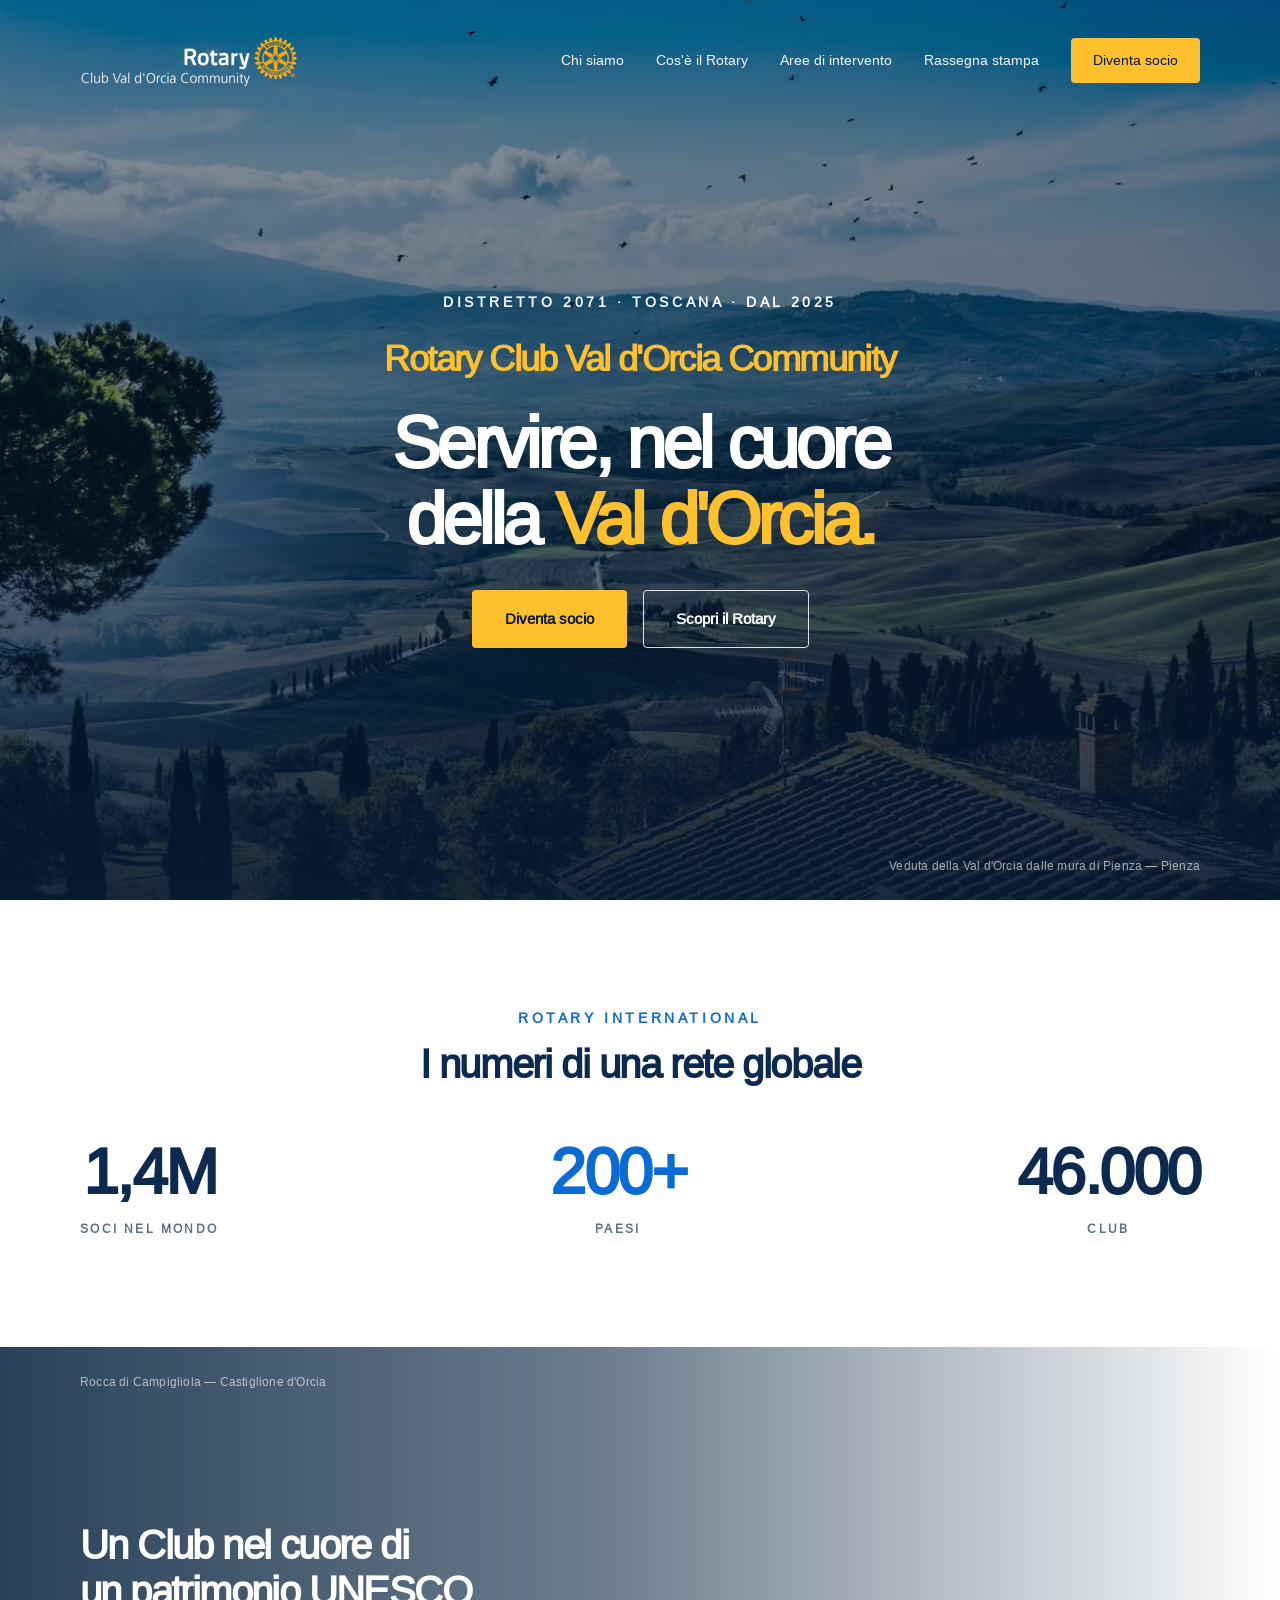
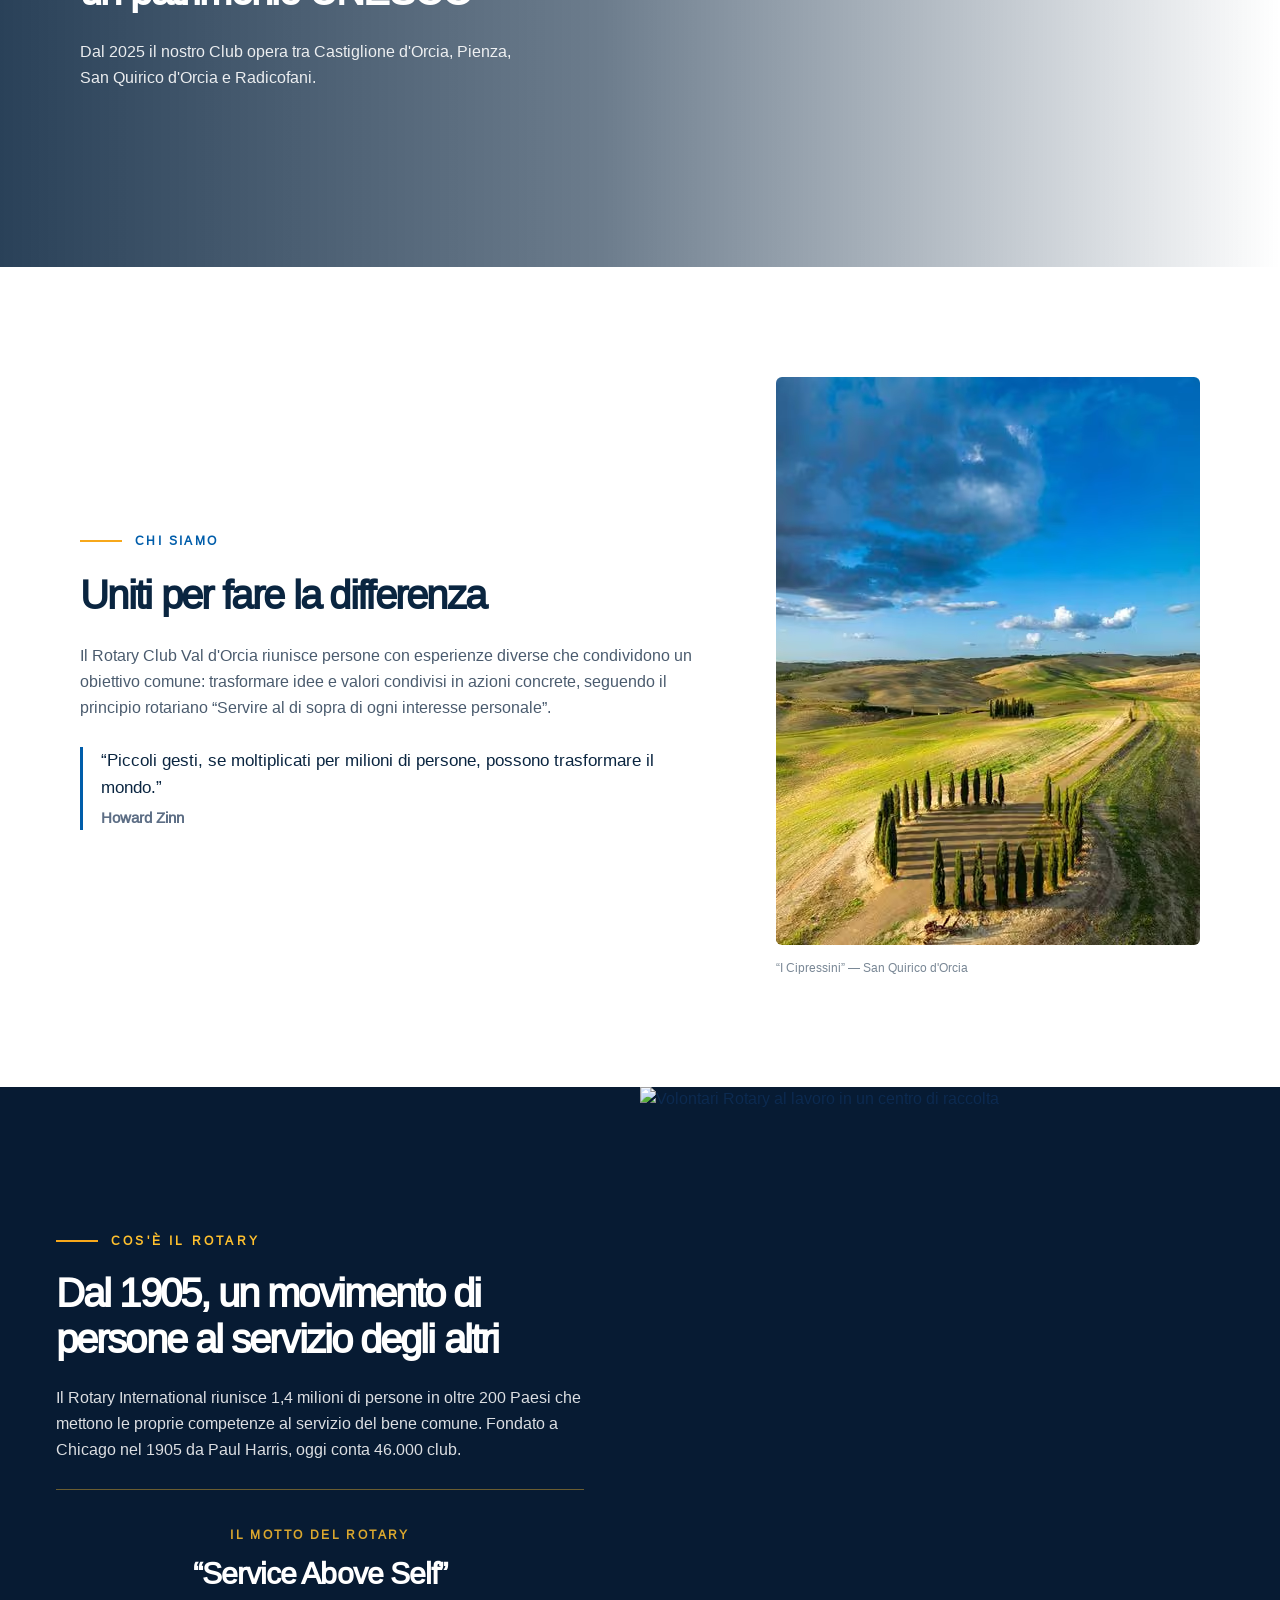
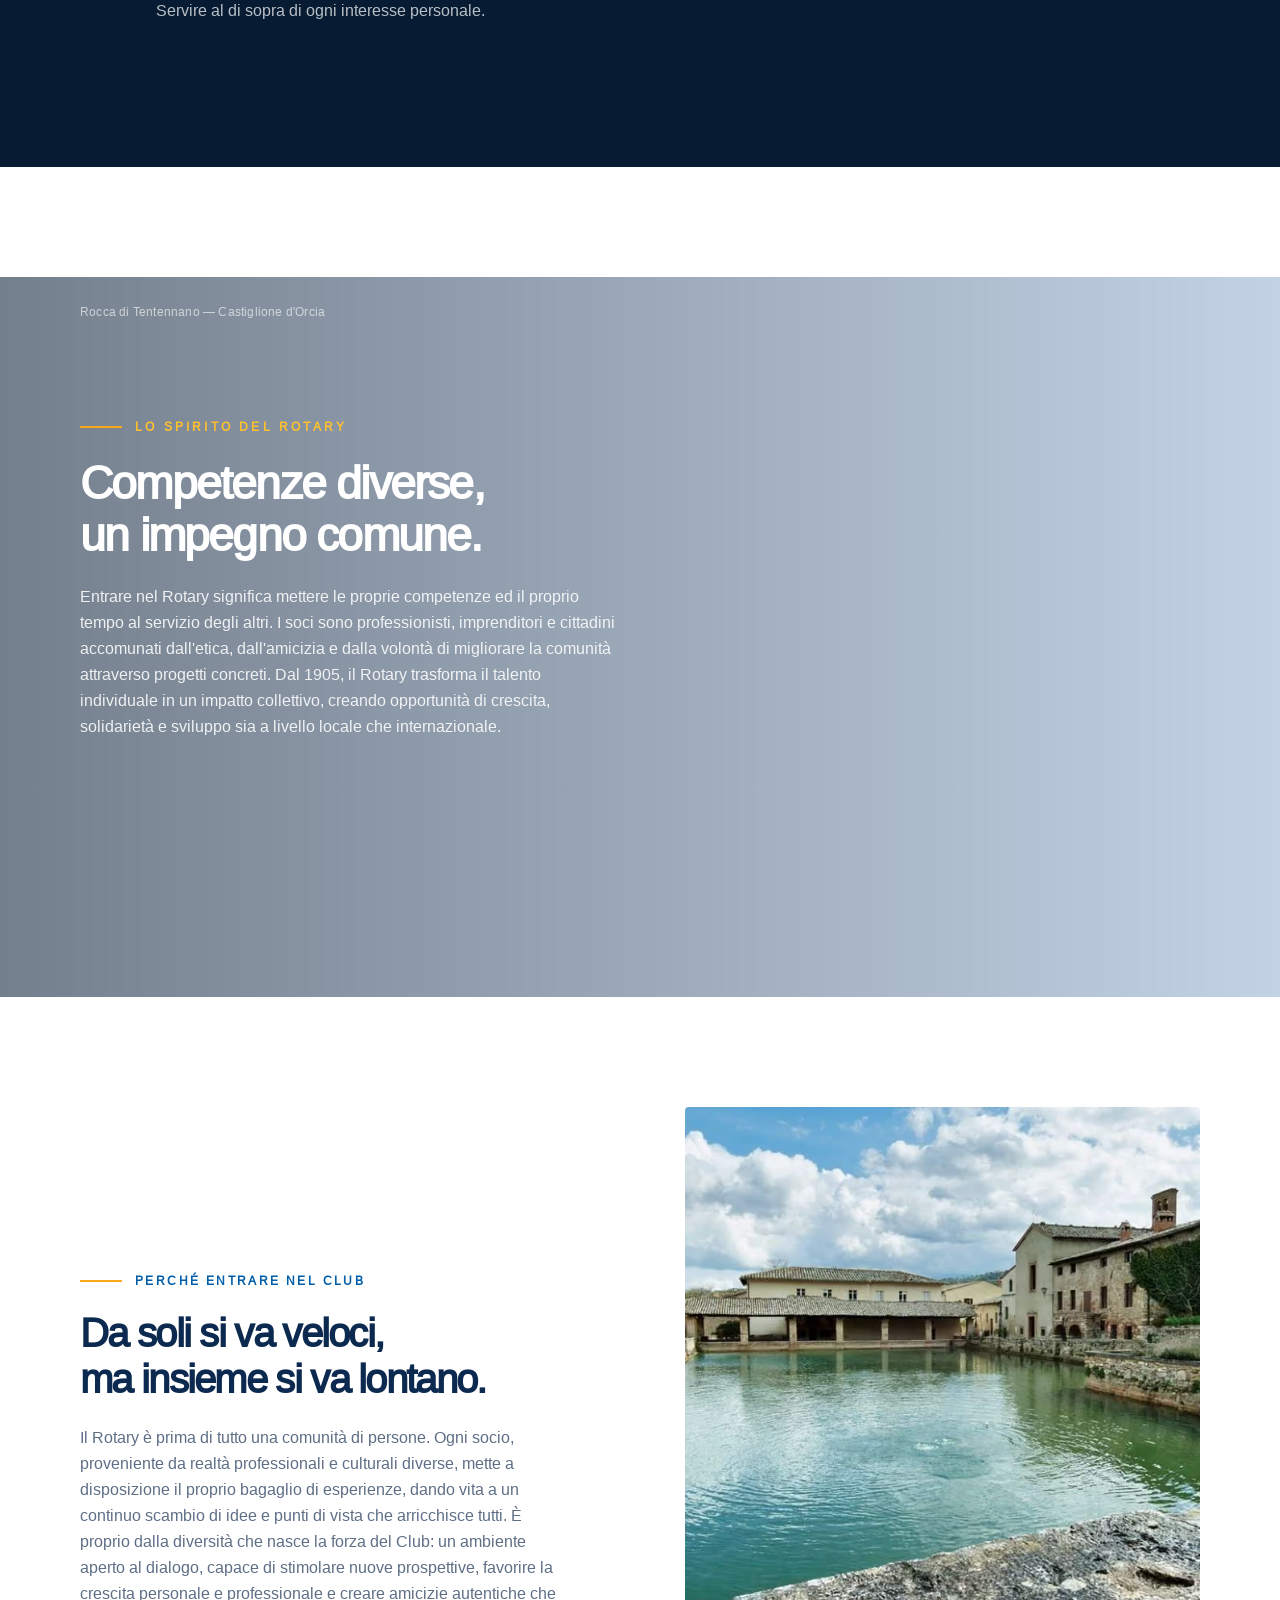
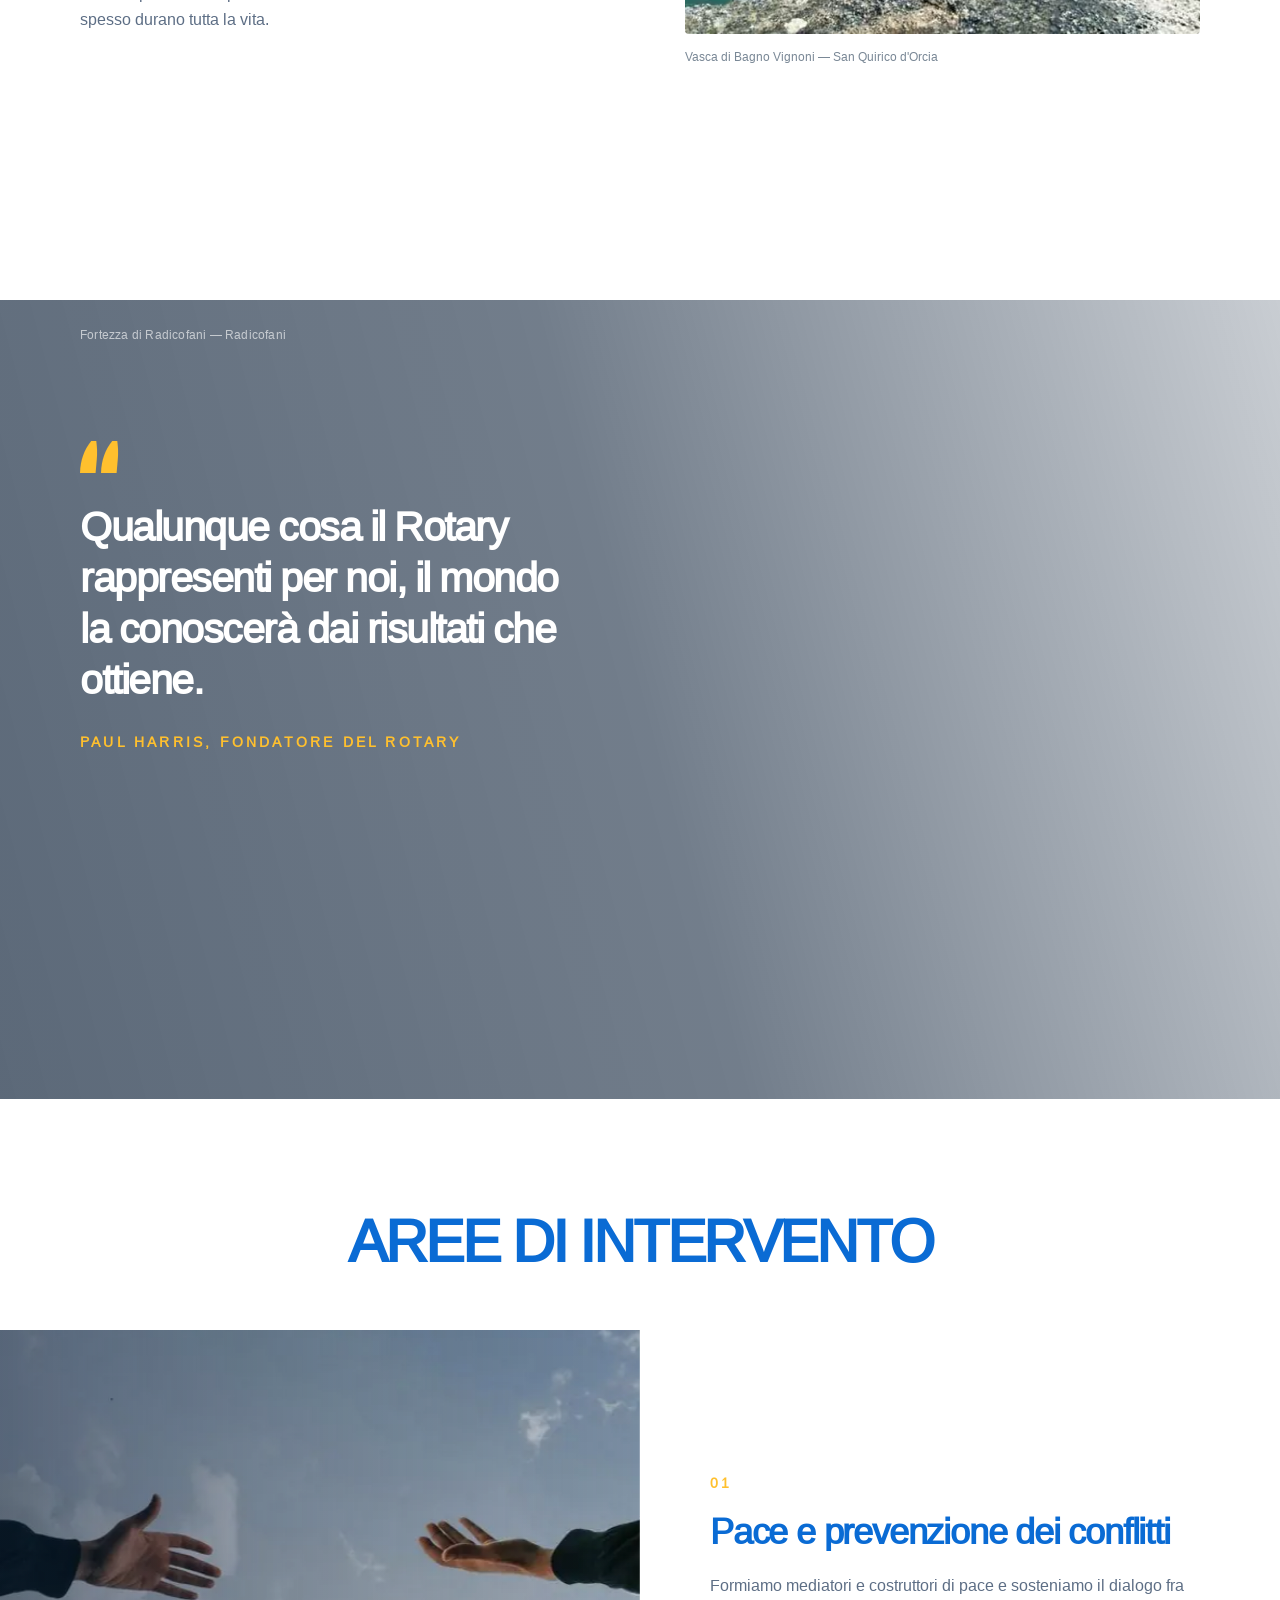
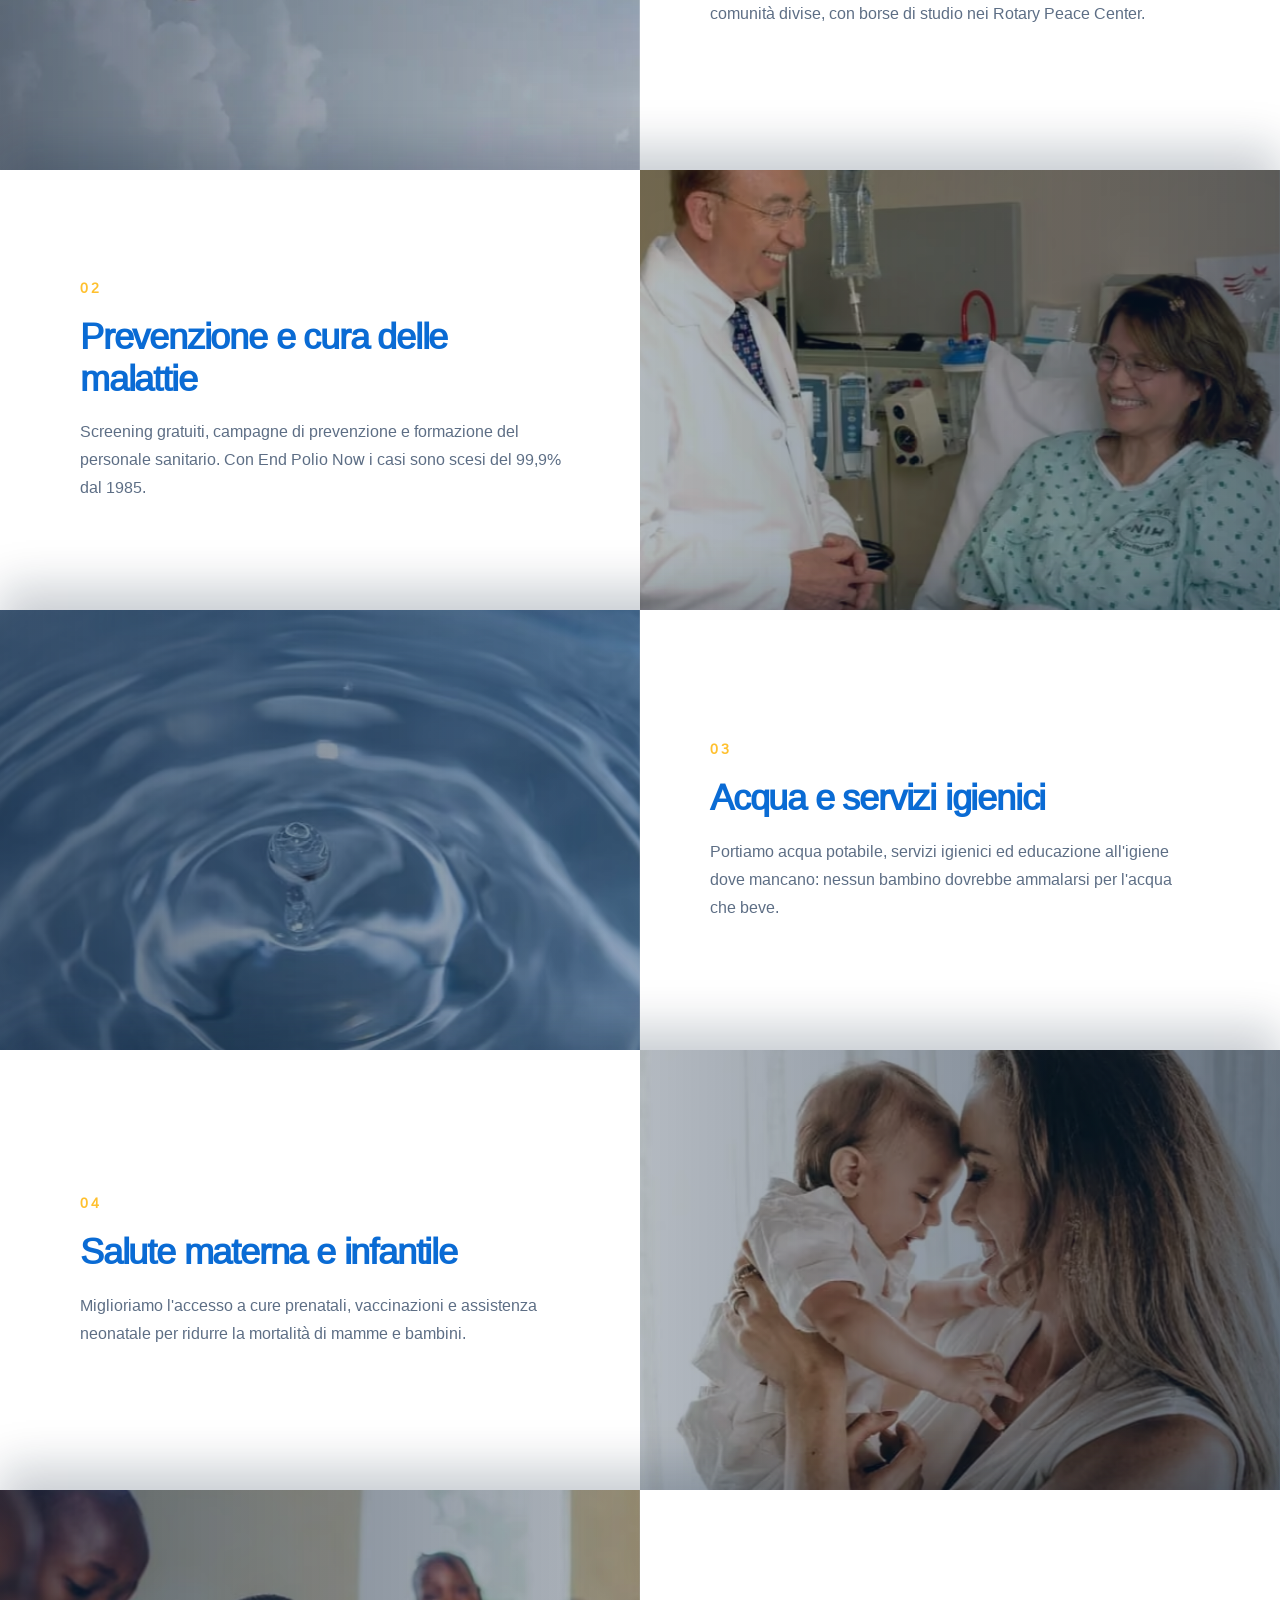
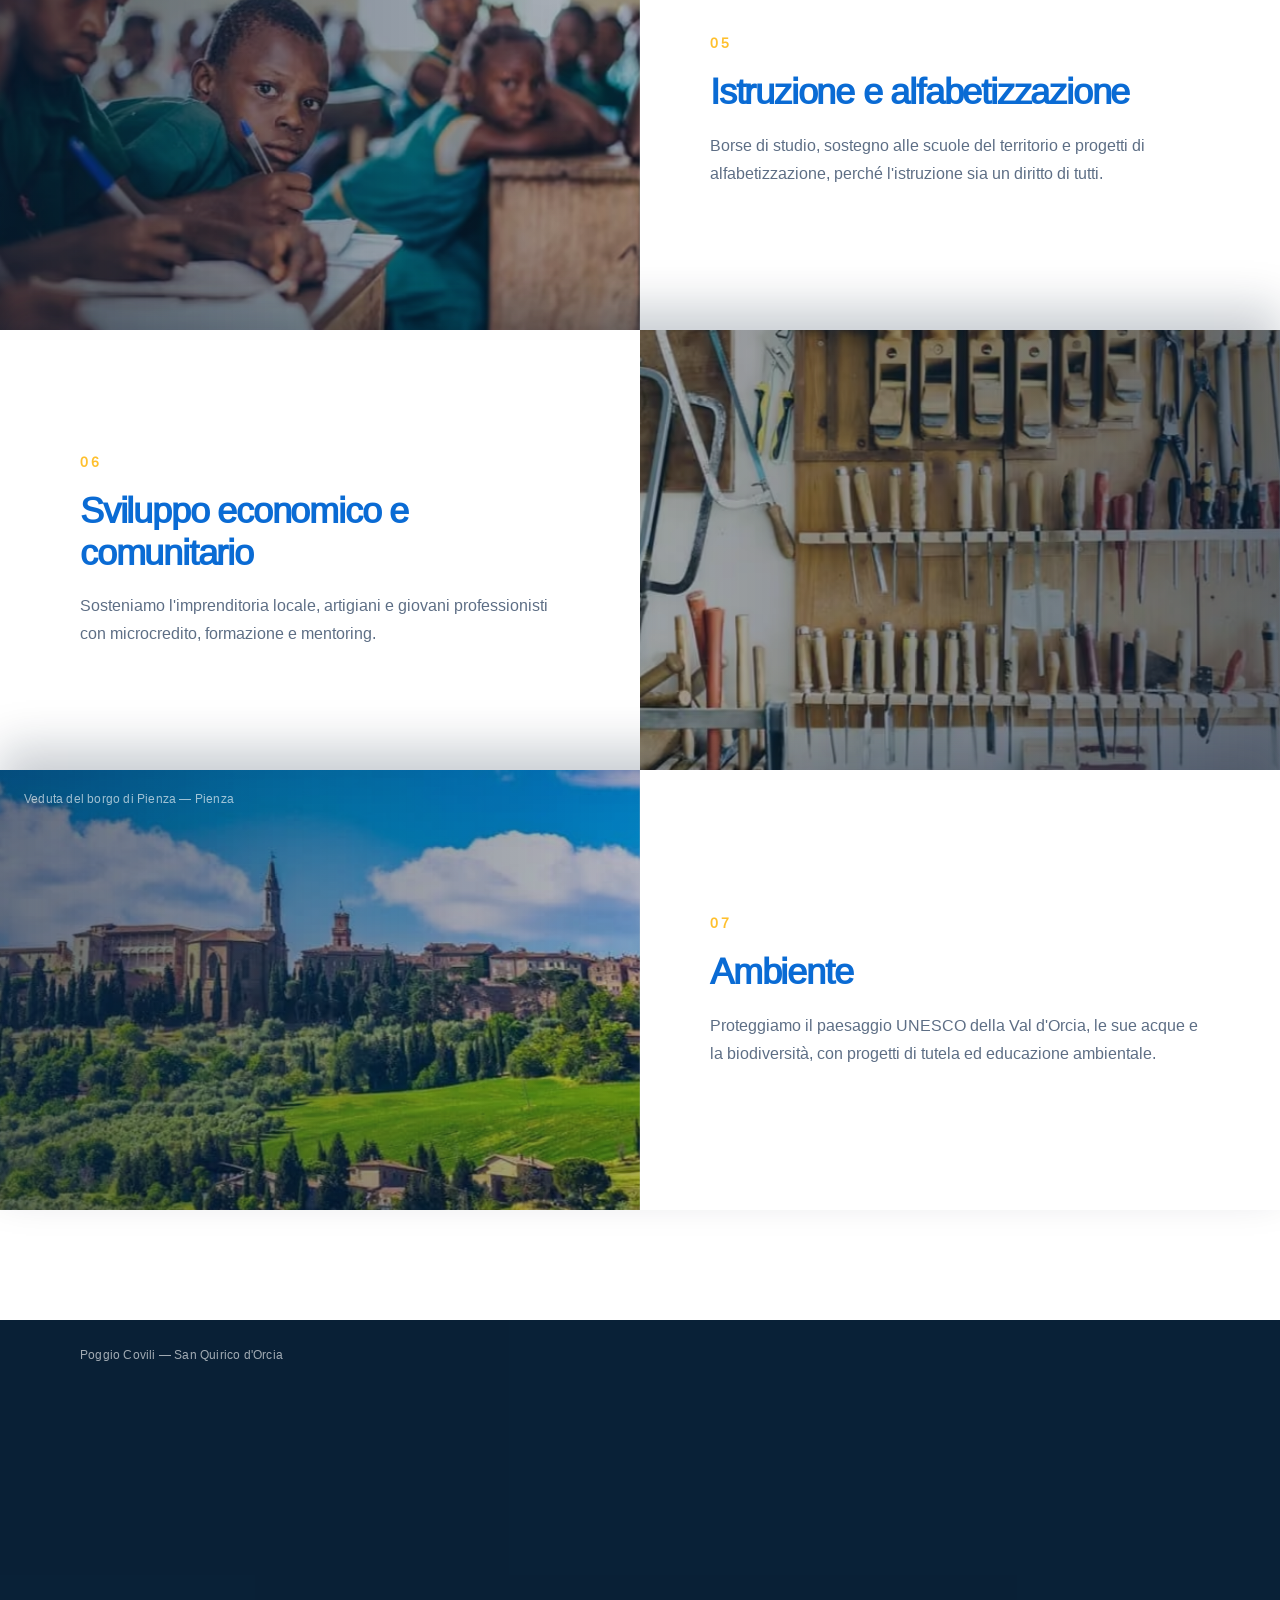
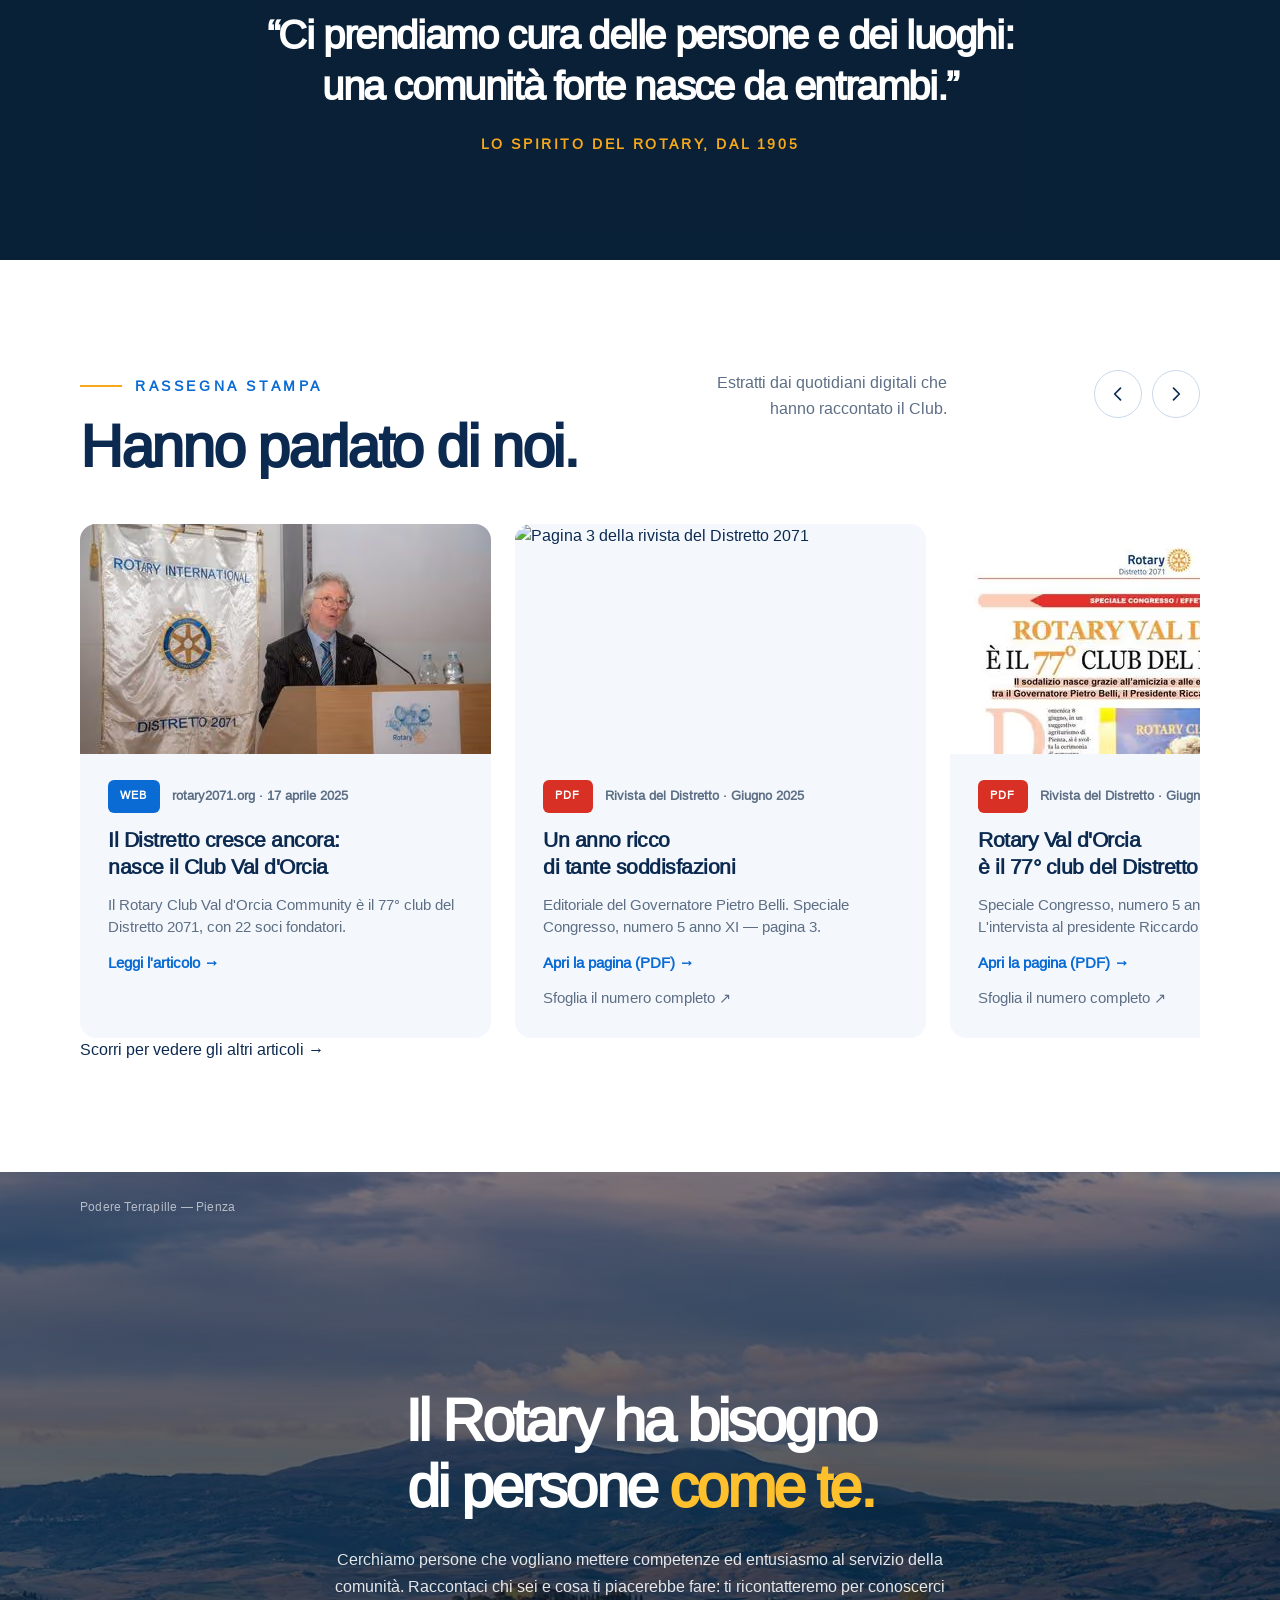
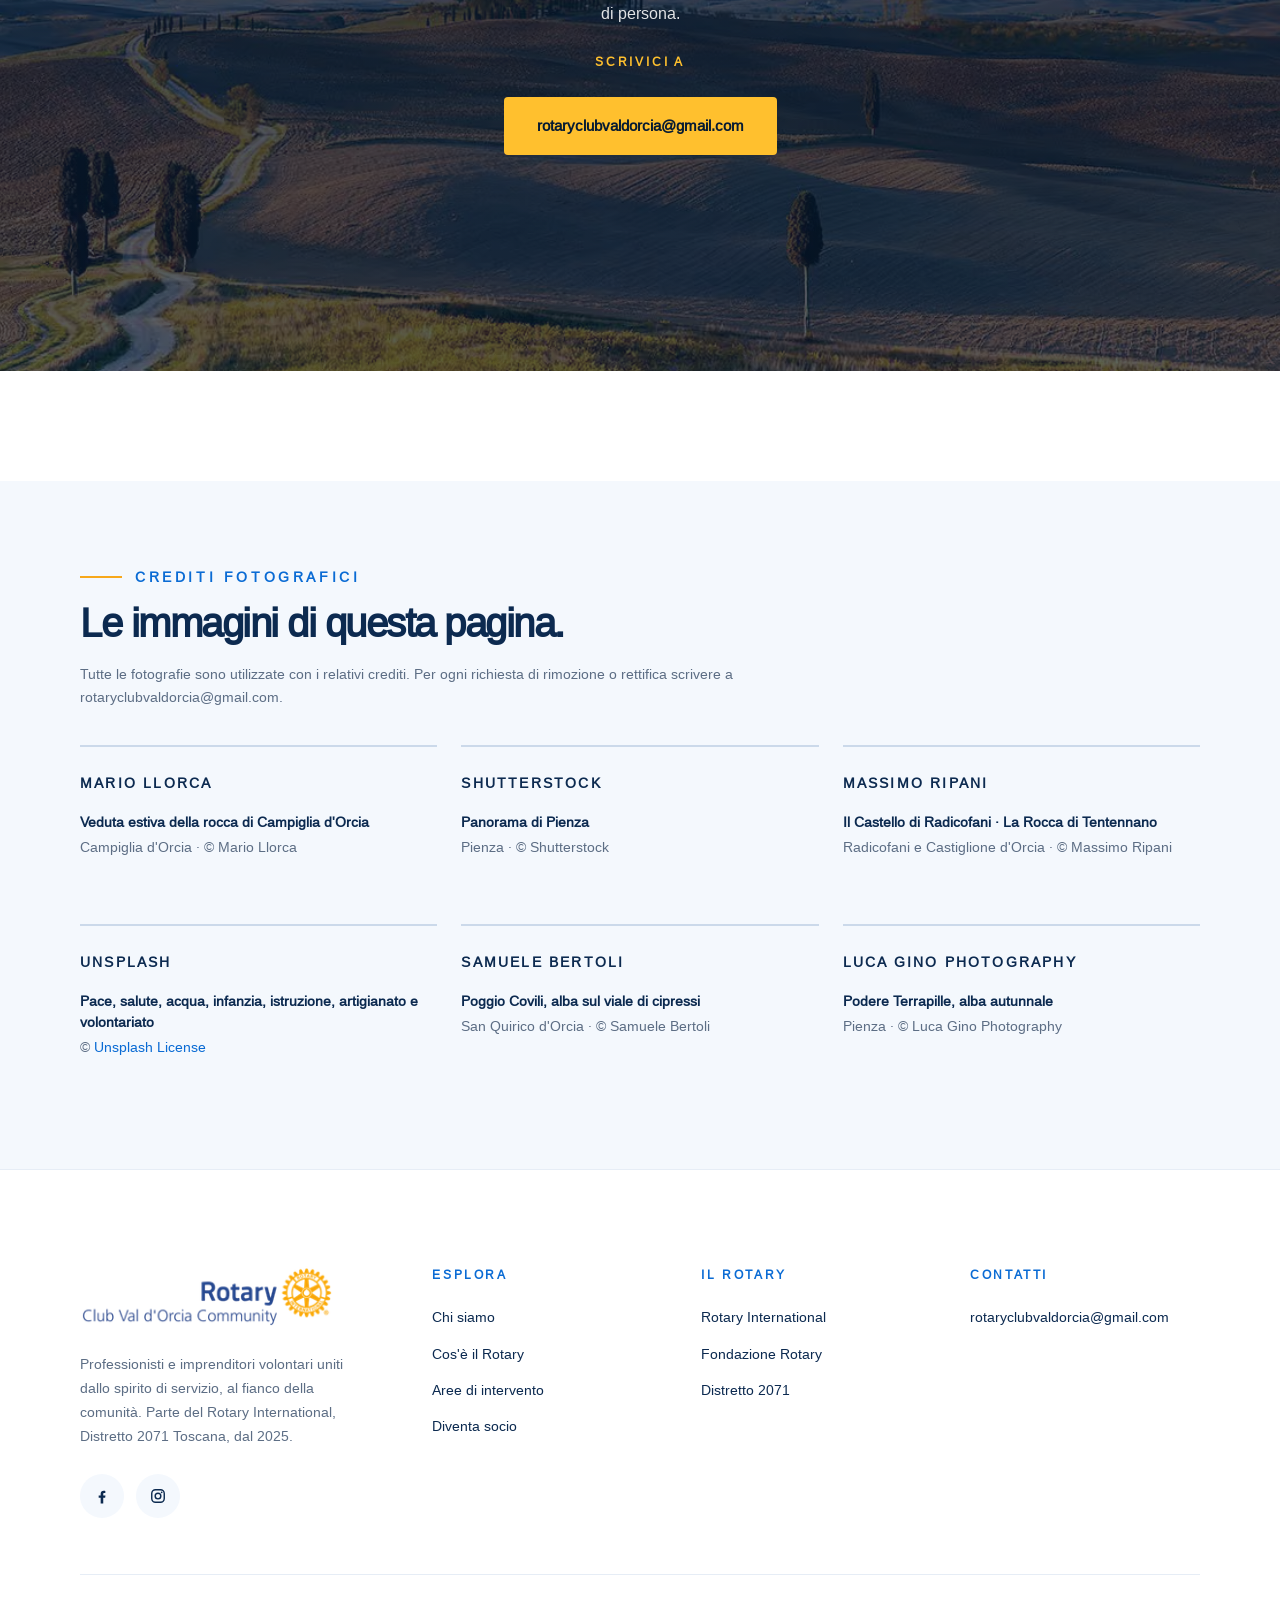
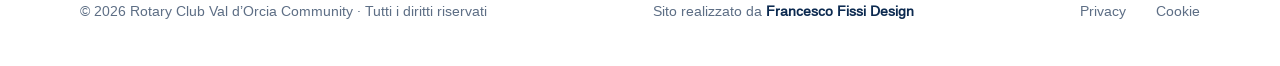
==== commit 28662f42: "Add files via upload" ====
--- a/index.html
+++ b/index.html
@@ -16,7 +16,7 @@
 <!-- Sicurezza: CSP anche via meta, così vale su qualunque hosting.
      Le direttive frame-ancestors / HSTS richiedono header HTTP veri, che
      GitHub Pages non consente di impostare: vedi il punto 4 del README. -->
-<meta http-equiv="Content-Security-Policy" content="default-src 'self'; script-src 'self'; style-src 'self' 'unsafe-inline'; img-src 'self' data:; font-src 'self'; connect-src 'self'; object-src 'none'; base-uri 'self'; form-action 'self'; upgrade-insecure-requests">
+<meta http-equiv="Content-Security-Policy" content="default-src 'self' file:; script-src 'self' file:; style-src 'self' 'unsafe-inline'; img-src 'self' data: file:; font-src 'self' file:; connect-src 'self'; object-src 'none'; base-uri 'self'; form-action 'self'; upgrade-insecure-requests">
 <meta http-equiv="X-Content-Type-Options" content="nosniff">
 <meta name="referrer" content="strict-origin-when-cross-origin">
 
@@ -36,604 +36,12 @@
 <link rel="apple-touch-icon" sizes="180x180" href="apple-touch-icon.png">
 <link rel="manifest" href="site.webmanifest">
 
-<link rel="preload" as="font" type="font/woff2" href="fonts/roboto-900.woff2" crossorigin>
 <!-- Precarico l'immagine LCP solo in AVIF: type= scarta i formati non
      supportati, quindi due link farebbero scaricare due volte la stessa foto. -->
 <link rel="preload" as="image" href="images/hero-1440.avif" type="image/avif" imagesrcset="images/hero-800.avif 800w, images/hero-1440.avif 1440w, images/hero-2400.avif 2400w" imagesizes="100vw" fetchpriority="high">
-<style>
-/* Foglio di stile incorporato per non bloccare il primo disegno.
-   Sorgente modificabile: css/site.css nel repository di lavoro. */
-/* ============================================================
-   Rotary Club Val d'Orcia Community — landing
-   Geometria allineata al frame Figma "website def" (1440 px) e al frame
-   "website mobile" (390 px). Font self-ospitato: nessuna richiesta esterna.
-   ============================================================ */
-/* Roboto, ridotto ai soli segni usati dalle pagine (85 KB in tutto).
-   E' il carattere con cui sono composti i file Figma di riferimento. */
-@font-face{font-family:'Roboto';font-style:normal;font-weight:400;font-display:swap;src:url(fonts/roboto-400.woff2) format('woff2')}
-@font-face{font-family:'Roboto';font-style:normal;font-weight:500;font-display:swap;src:url(fonts/roboto-500.woff2) format('woff2')}
-@font-face{font-family:'Roboto';font-style:normal;font-weight:700;font-display:swap;src:url(fonts/roboto-700.woff2) format('woff2')}
-@font-face{font-family:'Roboto';font-style:normal;font-weight:900;font-display:swap;src:url(fonts/roboto-900.woff2) format('woff2')}
-@font-face{font-family:'Roboto';font-style:italic;font-weight:400;font-display:swap;src:url(fonts/roboto-400i.woff2) format('woff2')}
-/* Ripiego con metriche allineate a Roboto: niente salto di layout allo scambio. */
-@font-face{font-family:'Roboto ripiego';src:local('Arial'),local('Helvetica Neue'),local('Liberation Sans');
-  ascent-override:92.7%;descent-override:24.4%;line-gap-override:0%;size-adjust:100.06%;}
-
-:root{
-  --navy:#071B33; --royal:#0C2A50; --azure:#0A6BD4; --blu:#005DAA; --gold:#FFC02E;
-  --oro-filetto:#F7A81B; --ink:#5D6E85; --line:#E6EDF6; --mist:#F4F8FD;
-  --grigio:#7A8896; --bordo:#CBD9EA;
-  --frame:1440px; --pad:80px;
-}
-*{box-sizing:border-box;margin:0;padding:0}
-html{scroll-behavior:smooth}
-body{font-family:'Roboto','Roboto ripiego',system-ui,-apple-system,"Segoe UI",sans-serif;
-  color:var(--royal);background:#fff;line-height:1.5;-webkit-font-smoothing:antialiased;
-  /* "clip" taglia come "hidden" ma non trasforma il body in un contenitore
-     di scorrimento: senza questo il position:sticky delle aree non tiene */
-  overflow-x:clip}
-@supports not (overflow-x:clip){body{overflow-x:hidden}}
-img{max-width:100%;display:block}
-a{color:inherit;text-decoration:none}
-section{scroll-margin-top:96px}
-.wrap{max-width:var(--frame);margin:0 auto;padding:0 var(--pad)}
-.sr-only{position:absolute;width:1px;height:1px;padding:0;margin:-1px;overflow:hidden;clip:rect(0 0 0 0);white-space:nowrap;border:0}
-#top-sentinel{position:absolute;top:0;left:0;width:1px;height:60px;pointer-events:none}
-
-/* ============================================================
-   MOVIMENTO — vale su desktop E su telefono
-   Parallasse: js/site.js, letture geometriche solo a load/resize.
-   Comparse: IntersectionObserver, solo opacity/transform.
-   ============================================================ */
-.rv{opacity:0;transform:translate3d(0,26px,0);
-  transition:opacity .9s cubic-bezier(.16,1,.3,1),transform .9s cubic-bezier(.16,1,.3,1)}
-.rv.in{opacity:1;transform:none}
-.rv-mask{clip-path:inset(0 0 106% 0);
-  transition:opacity .9s cubic-bezier(.16,1,.3,1),transform .9s cubic-bezier(.16,1,.3,1),clip-path 1.05s cubic-bezier(.16,1,.3,1)}
-.rv-mask.in{clip-path:inset(-14% 0 -14% 0)}
-.zoom-in img{transform:scale(1.06);transition:transform 1.3s cubic-bezier(.16,1,.3,1)}
-.zoom-in.in img{transform:scale(1)}
-
-/* letti dallo script: eccedenza verticale disponibile per lo scorrimento */
-.bg{--over:0px}
-.hero-bg{--over:70px}
-.panel-bg{--over:39px}
-.spirito-bg{--over:54px}
-/* Queste due foto hanno il ritaglio del progetto gia- a filo del bordo
-   inferiore dell-originale: i pixel per la parallasse esistono solo sopra.
-   Con 30 di sovrascansione l-effetto resta e l-inquadratura a riposo si
-   discosta di 30 px, invece dei 60 di prima. */
-.risultati-bg{--over:30px}
-.q-bg{--over:41px}
-.join-bg{--over:30px}
-
-.bg{position:absolute;left:0;right:0;top:calc(var(--over) * -1);
-  height:calc(100% + var(--over) * 2);z-index:0;overflow:hidden;
-  backface-visibility:hidden;will-change:transform}
-.bg img{width:100%;height:100%;object-fit:cover;display:block}
-.scrim{position:absolute;inset:0;z-index:1}
-/* le sezioni con sfondo creano il proprio contesto: senza, i livelli a
-   z-index basso finirebbero dietro al colore di fondo della sezione */
-.hero,.panel,.spirito,.risultati,.quote,.join{isolation:isolate;position:relative;overflow:hidden}
-/* queste sezioni sono contenitori flex: senza width:100% il contenitore
-   interno si restringe al contenuto e i margini laterali saltano */
-.hero .wrap,.panel .inner,.spirito .wrap,.risultati .wrap,.quote .wrap,.join .wrap{position:relative;z-index:2;width:100%}
-
-/* didascalie sulle foto */
-.cap{position:absolute;z-index:3;font-size:12px;font-weight:500;line-height:15px;
-  color:rgba(255,255,255,.62);letter-spacing:.2px}
-.cap-tl{top:28px;left:var(--pad)}
-.cap-br{bottom:26px;right:var(--pad);text-align:right}
-
-/* ---------- bottoni ---------- */
-.btn{display:inline-flex;align-items:center;justify-content:center;gap:9px;padding:17px 32px;border-radius:4px;
-  font-weight:600;font-size:15px;border:1.5px solid transparent;cursor:pointer;
-  transition:transform .22s ease,background .22s ease,box-shadow .22s ease}
-.btn-gold{background:var(--gold);color:var(--navy)}
-.btn-gold:hover{transform:translateY(-2px);box-shadow:0 14px 30px rgba(255,192,46,.3)}
-.btn-ghost{border-color:rgba(255,255,255,.85);color:#fff}
-.btn-ghost:hover{background:rgba(255,255,255,.12);transform:translateY(-2px)}
-.btn:focus-visible,a:focus-visible,button:focus-visible{outline:3px solid var(--gold);outline-offset:3px}
-
-/* ---------- occhiello con filetto in linea ---------- */
-.eyebrow{display:inline-flex;align-items:center;gap:13px;
-  font-size:12px;font-weight:700;letter-spacing:3.2px;line-height:16px}
-.eyebrow.azure{font-size:14px;letter-spacing:3.6px}
-.eyebrow.blu{font-size:12px;letter-spacing:2.4px}
-.eyebrow::before{content:"";width:42px;height:2px;background:var(--oro-filetto);flex:none;
-  transition:width .9s .15s cubic-bezier(.16,1,.3,1)}
-.eyebrow.rv::before{width:0}
-.eyebrow.rv.in::before{width:42px}
-.eyebrow.gold{color:var(--gold)}
-/* in Figma i due titoloni hanno la coda in oro dentro lo stesso blocco di testo */
-.oro{color:var(--gold)}
-.eyebrow.blu{color:var(--blu)}
-.eyebrow.azure{color:var(--azure)}
-
-/* ---------- nav ---------- */
-header{position:fixed;top:0;left:0;right:0;z-index:60;padding:34px 0;color:#fff;
-  transition:background .35s ease,box-shadow .35s ease,padding .35s ease}
-header .wrap{display:flex;align-items:center;justify-content:space-between;gap:24px}
-.logo img{height:53px;width:auto}
-.logo .blue{display:none}
-nav.links{display:flex;align-items:center;gap:32px}
-nav.links a{font-size:14px;font-weight:500;color:#fff;opacity:.94;transition:opacity .2s,color .2s}
-nav.links a:hover{opacity:1}
-.nav-cta{background:var(--gold);color:var(--navy)!important;padding:12px 22px;border-radius:4px;
-  font-weight:600;font-size:13.5px;opacity:1!important;transition:transform .2s}
-.nav-cta:hover{transform:translateY(-2px)}
-header.stuck{background:rgba(255,255,255,.96);backdrop-filter:saturate(1.5) blur(12px);
-  box-shadow:0 1px 0 var(--line),0 8px 24px rgba(12,42,80,.07);padding:14px 0}
-header.stuck .logo .white{display:none}
-header.stuck .logo .blue{display:block}
-header.stuck nav.links a{color:var(--royal)}
-.burger{display:none;background:none;border:0;cursor:pointer;padding:8px}
-.burger span{display:block;width:24px;height:2px;background:#fff;margin:5px 0;transition:.3s}
-header.stuck .burger span{background:var(--royal)}
-
-/* ---------- copertina ---------- */
-.hero{height:940px;display:flex;align-items:center;justify-content:center;text-align:center;color:#fff}
-.hero .scrim{background:linear-gradient(180deg,rgba(7,27,51,.5) 0%,rgba(7,27,51,.56) 50%,rgba(7,27,51,.92) 100%)}
-.hero-inner{width:1180px;max-width:100%;display:flex;flex-direction:column;align-items:center;gap:26px}
-.kicker{font-size:14px;font-weight:700;letter-spacing:3.6px;color:#fff}
-.hero .club{font-size:40px;font-weight:900;letter-spacing:-1.6px;line-height:54px;color:var(--gold)}
-.hero h1{font-size:80px;font-weight:900;line-height:90px;letter-spacing:-3.8px}
-.hero-btns{display:flex;gap:16px;justify-content:center;flex-wrap:wrap;padding-top:6px}
-
-/* ---------- numeri ---------- */
-.stats{padding:110px 0;background:#fff}
-.stats-head{display:flex;flex-direction:column;align-items:center;text-align:center;gap:16px;margin-bottom:46px}
-/* in Figma questa etichetta non ha il filetto oro davanti */
-.stats .eyebrow::before{display:none}
-.stats .stat{text-align:center}
-.stats-head h2{font-size:40px;font-weight:900;line-height:42px;letter-spacing:-1.4px;color:var(--royal)}
-.stats .row{display:flex;justify-content:space-between;gap:32px;flex-wrap:wrap}
-.stat b{display:block;font-size:64px;font-weight:900;letter-spacing:-2.5px;line-height:1.21;color:var(--royal)}
-.stat.alt b{color:var(--azure)}
-.stat b.counting{font-variant-numeric:tabular-nums}
-.stat span{display:block;margin-top:12px;font-size:11.5px;font-weight:700;line-height:1.21;letter-spacing:2.4px;color:var(--ink)}
-
-/* ---------- fascia UNESCO ---------- */
-.panel{height:520px;display:flex;align-items:center;color:#fff}
-.panel .scrim{background:linear-gradient(90deg,rgba(10,37,64,.87) 0%,rgba(10,37,64,.60) 47%,rgba(10,37,64,0) 100%)}
-.panel .inner{max-width:var(--frame);margin:0 auto;width:100%;padding:0 var(--pad)}
-.panel .col{width:620px;max-width:100%;display:flex;flex-direction:column;gap:24px}
-/* larghezze dei riquadri di testo prese da Figma: sono queste a decidere
-   dove cadono gli a capo (il paragrafo va su due righe, "San" sulla seconda) */
-.panel h2{font-size:40px;font-weight:900;line-height:45px;letter-spacing:-1.6px;max-width:467px}
-/* l-a capo cade DOPO "di" sul desktop e PRIMA di "di" sul telefono:
-   lo ottengo con un ritorno a capo generato, senza due markup diversi */
-.panel h2 .dico::after{content:"\A";white-space:pre}
-.panel p{font-size:16px;line-height:26px;max-width:445px;color:rgba(255,255,255,.9)}
-
-/* ---------- chi siamo ---------- */
-.about{padding:110px 0;background:#fff}
-.about .wrap{padding:0 160px}
-.about .grid{display:grid;grid-template-columns:540px 484px;gap:96px;align-items:center}
-.about h2{font-size:40px;font-weight:900;line-height:45px;letter-spacing:-1.7px;color:#0A2540;margin:24px 0}
-.about p{color:#4A5B6E;font-size:16px;line-height:26px}
-.pull{display:flex;flex-direction:column;gap:6px;margin-top:26px;padding-left:18px;border-left:3px solid var(--blu)}
-.pull q{display:block;font-weight:500;font-size:17px;line-height:27px;color:#0A2540;quotes:none}
-.pull cite{font-style:normal;font-weight:600;font-size:15px;color:var(--ink)}
-.about figure img{width:484px;max-width:100%;height:568px;object-fit:cover;border-radius:6px}
-.about figcaption{margin-top:14px;font-size:12px;color:var(--grigio)}
-
-/* ---------- cos'è il Rotary: schermo diviso ---------- */
-.rotary{display:grid;grid-template-columns:720px 1fr;min-height:680px;background:var(--navy)}
-.rotary .col{padding:104px 80px;display:flex;flex-direction:column;justify-content:center;gap:22px;color:#fff}
-.rotary h2{font-size:40px;font-weight:900;line-height:45px;letter-spacing:-1.9px}
-.rotary p{font-size:16px;line-height:26px;color:rgba(255,255,255,.86)}
-.rotary .motto{border-top:1px solid rgba(255,192,46,.4);padding-top:26px;margin-top:4px;text-align:center}
-.rotary .motto .lbl{display:block;font-size:12px;font-weight:700;letter-spacing:2.4px;color:var(--gold);opacity:.85}
-.rotary .motto strong{display:block;margin-top:10px;font-size:30px;font-weight:900;letter-spacing:-.9px;line-height:36px}
-.rotary .motto span{display:block;margin-top:8px;font-size:16px;line-height:22px;color:rgba(255,255,255,.72)}
-.rotary .foto{position:relative;overflow:hidden}
-.rotary .foto img{width:100%;height:100%;object-fit:cover}
-
-/* ---------- lo spirito ---------- */
-.spirito{min-height:720px;display:flex;align-items:flex-start;color:#fff;padding:142px 0 60px}
-/* il riempimento del gradiente in Figma ha opacita 0.56: i valori qui sotto
-   sono gia' moltiplicati per quella, altrimenti il lato sinistro copre la foto */
-.spirito .scrim{background:linear-gradient(90deg,rgba(7,27,51,.56) 0%,rgba(21,81,153,.258) 100%)}
-.spirito .col{max-width:700px;display:flex;flex-direction:column;align-items:flex-start;gap:22px}
-.spirito h2{font-size:50px;font-weight:900;line-height:54px;letter-spacing:-1.8px}
-/* text-wrap:pretty distribuisce le parole sulle righe evitando il bordo
-   destro a zigzag e le righe finali troppo corte, come nel file Figma */
-.spirito p,.panel p,.about p,.rotary p,.perche p,.arow p,.join p,.press .note{text-wrap:pretty}
-/* 540 fa stare il testo in 6 righe come nel render, con il bordo destro
-   molto piu- regolare: a 537 ne servivano 7 e una rientrava di 78 px */
-.spirito p{font-size:16px;line-height:26px;color:rgba(255,255,255,.88);max-width:540px}
-
-/* ---------- perché entrare ---------- */
-/* In Figma la foto e' ancorata in alto e la sua colonna detta l'altezza
-   della sezione (654 + 14 di stacco + 15 di didascalia = 683). Il testo
-   resta centrato. Niente padding verticale, altrimenti si somma. */
-.perche{padding:0;background:#fff}
-.perche .grid{display:grid;grid-template-columns:560px 640px;gap:80px;align-items:center;min-height:683px}
-.perche figure{align-self:start}
-.perche h2{font-size:40px;font-weight:900;line-height:45px;letter-spacing:-1.7px;color:var(--royal);margin:22px 0}
-.perche p{font-size:16px;line-height:26px;color:var(--ink);max-width:493px}
-.perche figure img{width:100%;height:654px;object-fit:cover;border-radius:4px;display:block}
-.perche figcaption{margin-top:14px;font-size:12px;color:var(--grigio)}
-
-/* ---------- i risultati ---------- */
-.risultati{min-height:799px;display:flex;align-items:flex-start;color:#fff;padding:151px 0 60px}
-.risultati .scrim{background:linear-gradient(255deg,rgba(7,27,51,.22) 0%,rgba(7,27,51,.57) 50%,rgba(7,27,51,.66) 100%)}
-/* in Figma il blocco di Radicofani parte a x94, cioe' 14 oltre il margine */
-.risultati .col{max-width:1253px;display:flex;flex-direction:column;align-items:flex-start;text-align:left;gap:26px;padding-left:14px}
-/* Il segno e' disegnato, non scritto: nel render Figma quel glifo e' reso
-   con Roboto (ripiego automatico), che ha la punta molto piu' stretta di
-   Inter. Riprodurlo come vettore lo fa combaciare senza toccare il
-   carattere del sito. Misure prese dal render: 41x32, con la cima 10 px
-   sopra il riquadro, che resta alto 25 per la spaziatura. */
-.risultati .virg{height:25px;color:var(--gold)}
-.risultati .virg svg{display:block;width:41px;height:32px;margin-top:-10px;fill:currentColor}
-.risultati blockquote{font-size:40px;font-weight:900;line-height:45px;letter-spacing:-1.5px;quotes:none;max-width:551px}
-.risultati .firma{font-size:14px;font-weight:700;letter-spacing:3.2px;color:var(--gold)}
-
-/* ---------- aree ---------- */
-.areas-head{padding:110px 0 55px;text-align:center}
-.areas-head h2{font-size:64px;font-weight:900;line-height:1.21;letter-spacing:-2.5px;color:var(--azure)}
-/* ---- impilamento allo scorrimento ----------------------------------
-   Ogni riga si ferma sotto la barra e la successiva le scorre sopra,
-   accatastandosi. L-ombra in alto fa leggere la sovrapposizione.
-   La sezione non deve avere overflow nascosto, altrimenti sticky muore. */
-#aree{position:relative}
-.arow{position:sticky;top:var(--barra,78px);background:#fff;
-  box-shadow:0 -22px 44px rgba(7,27,51,.22)}
-.arow:first-of-type{box-shadow:none}
-/* l-ultima resta sopra a tutte */
-.arow:nth-of-type(1){z-index:1}.arow:nth-of-type(2){z-index:2}
-.arow:nth-of-type(3){z-index:3}.arow:nth-of-type(4){z-index:4}
-.arow:nth-of-type(5){z-index:5}.arow:nth-of-type(6){z-index:6}
-.arow:nth-of-type(7){z-index:7}
-.arow{display:grid;grid-template-columns:720px 720px;justify-content:center;min-height:440px}
-.arow .media{position:relative;overflow:hidden;min-height:440px}
-.arow .media img{position:absolute;top:-10%;left:0;width:100%;height:120%;object-fit:cover;will-change:transform}
-.arow .media::after{content:"";position:absolute;inset:0}
-.arow:nth-of-type(1) .media::after{background:linear-gradient(90deg,rgba(7,27,51,.5),rgba(7,27,51,0))}
-.arow:nth-of-type(2) .media::after{background:linear-gradient(90deg,rgba(7,27,51,.31),rgba(7,27,51,.57))}
-.arow:nth-of-type(3) .media::after{background:linear-gradient(90deg,rgba(7,27,51,.62),rgba(7,27,51,.3))}
-.arow:nth-of-type(4) .media::after{background:linear-gradient(90deg,rgba(7,27,51,.3),rgba(7,27,51,.62))}
-.arow:nth-of-type(5) .media::after{background:linear-gradient(90deg,rgba(7,27,51,.62),rgba(7,27,51,.3))}
-.arow:nth-of-type(6) .media::after{background:linear-gradient(90deg,rgba(7,27,51,.3),rgba(7,27,51,.62))}
-.arow:nth-of-type(7) .media::after{background:linear-gradient(90deg,rgba(7,27,51,.62),rgba(7,27,51,.3))}
-.arow .body{display:flex;flex-direction:column;justify-content:center;gap:18px;padding:60px 80px 60px 70px}
-.arow:nth-of-type(even) .body{padding:60px 70px 60px 80px}
-.arow .num{font-size:14px;font-weight:700;letter-spacing:2.8px;color:var(--gold)}
-.arow h3{font-size:40px;font-weight:900;letter-spacing:-1.2px;line-height:44px;color:var(--azure)}
-.arow p{font-size:16px;line-height:28px;color:var(--ink);max-width:560px}
-.arow .cap{color:rgba(255,255,255,.62)}
-.arow .cap-tl{top:22px;left:24px}
-
-.gap{height:110px}
-
-/* ---------- citazione ---------- */
-/* in Figma la citazione di Poggio Covili sta nella meta' bassa, non al centro */
-.quote{height:540px;display:flex;align-items:flex-start;justify-content:center;text-align:center;color:#fff;background:#0A2540;padding:291px 0 106px}
-.quote .scrim{background:rgba(10,31,51,.68)}
-.quote blockquote{font-size:40px;font-weight:900;line-height:50px;letter-spacing:-1.4px;max-width:860px;margin:0 auto;quotes:none}
-.quote .src{margin-top:22px;font-size:14px;font-weight:600;letter-spacing:2.6px;color:#F7A81B}
-
-/* ---------- rassegna stampa ---------- */
-.press{background:#fff;padding:110px 0}
-.press .head{display:flex;justify-content:space-between;align-items:flex-start;gap:40px;margin-bottom:44px}
-.press h2{font-size:64px;font-weight:900;line-height:1.21;letter-spacing:-2.3px;margin-top:20px;color:var(--royal)}
-.press .note{font-size:16px;line-height:26px;color:var(--ink);text-align:right;max-width:240px}
-.press .comandi{display:flex;align-items:center;gap:16px;flex:none}
-.dots{display:flex;align-items:center;gap:7px}
-.dots i{width:9px;height:9px;border-radius:5px;background:var(--bordo);transition:width .3s,background .3s}
-.dots i.on{width:22px;background:var(--azure)}
-.frecce{display:flex;gap:10px}
-.frecce button{width:48px;height:48px;border-radius:24px;border:1.5px solid var(--bordo);background:#fff;
-  display:flex;align-items:center;justify-content:center;cursor:pointer;color:var(--royal);
-  transition:border-color .2s,background .2s,transform .2s}
-.frecce button:hover{border-color:var(--azure);color:var(--azure);transform:translateY(-2px)}
-.frecce svg{width:20px;height:20px}
-.press .viewport{overflow:hidden}
-.press .track{display:flex;gap:24px;will-change:transform}
-.pcard{flex:0 0 411px;background:var(--mist);border-radius:16px;overflow:hidden;display:flex;flex-direction:column}
-.pcard .thumb{width:100%;height:230px;object-fit:cover}
-.pcard .body{padding:26px 28px 28px;display:flex;flex-direction:column;gap:14px;flex:1}
-.pcard .meta{display:flex;align-items:center;gap:12px}
-.badge{color:#fff;font-size:11px;font-weight:900;letter-spacing:1.2px;padding:8px 12px;border-radius:6px}
-.badge.pdf{background:#D93025}
-.badge.web{background:var(--azure)}
-.pcard .src{font-size:12.5px;font-weight:600;color:var(--ink)}
-.pcard h3{font-size:21px;font-weight:900;line-height:27px;letter-spacing:-.5px;color:var(--royal)}
-.pcard p{font-size:14.5px;line-height:22px;color:var(--ink)}
-.pcard .lk{display:inline-flex;align-items:center;gap:9px;font-size:14.5px;font-weight:600;color:var(--azure)}
-.pcard .lk.alt{color:var(--ink);font-weight:500}
-.pcard .lk:hover{text-decoration:underline}
-
-/* ---------- diventa socio ---------- */
-.join{min-height:799px;display:flex;align-items:center;text-align:center;color:#fff;padding:150px 0}
-.join .scrim{background:linear-gradient(180deg,rgba(7,27,51,.5) 0%,rgba(7,27,51,.74) 55%,rgba(7,27,51,.66) 100%)}
-.join .wrap{display:flex;flex-direction:column;align-items:center;gap:26px}
-.join h2{font-size:64px;font-weight:900;line-height:67px;letter-spacing:-2.8px}
-.join p{font-size:16px;line-height:27px;max-width:620px;color:rgba(255,255,255,.88)}
-.join .lbl{font-size:12px;font-weight:700;letter-spacing:2.8px;color:var(--gold)}
-
-/* ---------- crediti ---------- */
-.credits{background:var(--mist);padding:80px 0 90px}
-.credits h2{font-size:40px;font-weight:900;line-height:1.21;letter-spacing:-1.5px;margin:16px 0;color:var(--royal)}
-.credits .intro{font-size:14px;line-height:23px;color:var(--ink);max-width:760px}
-/* In Figma la griglia dei crediti ha 24 px di stacco in entrambe le
-   direzioni e ogni colonna e' alta 155, con 26 di respiro sotto il filetto. */
-.credits .grid{display:grid;grid-template-columns:repeat(3,1fr);gap:24px;margin-top:36px}
-.ccol{border-top:2px solid var(--bordo);padding-top:26px;box-sizing:border-box}
-/* l'altezza fissa della colonna vale solo dove la griglia e' a 3 colonne:
-   impilata sul telefono gonfierebbe la sezione */
-@media (min-width:1081px){ .ccol{min-height:155px} }
-.ccol h4{font-size:14px;font-weight:700;letter-spacing:2.2px;color:var(--royal);margin-bottom:18px}
-.ccol b{display:block;font-size:14px;font-weight:600;color:var(--royal)}
-.ccol span{display:block;font-size:14px;line-height:20px;color:var(--ink);margin-top:4px}
-.ccol a{color:var(--azure)}
-
-/* ---------- footer ---------- */
-footer{background:#fff;border-top:1px solid var(--line);padding:96px 0 44px}
-.f-top{display:grid;grid-template-columns:400px 1fr 1fr 300px;gap:60px}
-.f-brand img{height:60px;width:auto;margin-bottom:26px}
-.f-brand p{font-size:14px;line-height:24px;color:var(--ink);max-width:380px}
-.social{display:flex;gap:12px;margin-top:26px}
-.social a{width:44px;height:44px;border-radius:50%;background:var(--mist);display:flex;align-items:center;
-  justify-content:center;color:var(--royal);transition:background .2s,transform .2s}
-.social a:hover{background:#e2ecf9;transform:translateY(-2px)}
-.social svg{width:20px;height:20px}
-.fcol h4{font-size:12px;font-weight:700;letter-spacing:2.6px;color:var(--azure);margin-bottom:22px}
-.fcol a,.fcol p{display:block;font-size:14px;color:var(--royal);margin-bottom:14px;line-height:1.6}
-.fcol a:hover{color:var(--azure)}
-.f-div{height:1px;background:var(--line);margin:56px 0 26px}
-.f-bot{display:flex;justify-content:space-between;align-items:center;gap:20px;flex-wrap:wrap;font-size:13.5px;color:var(--ink)}
-.f-bot .lks{display:flex;gap:30px}
-.f-bot .autore a{font-weight:600;color:var(--royal)}
-.f-bot .autore a:hover,.f-bot a:hover{color:var(--azure)}
-
-/* ============================================================
-   RESPONSIVE — sotto 1440 fluido, sotto 860 impaginazione da telefono
-   (allineata al frame Figma "website mobile")
-   ============================================================ */
-@media (max-width:1439px){
-  .hero{height:auto;min-height:100vh;padding:170px 0 130px}
-  .hero h1{font-size:clamp(38px,5.6vw,80px);line-height:1.06}
-  .hero .club{font-size:clamp(22px,2.8vw,40px);line-height:1.15}
-  .hero-inner{width:100%}
-  .stats-head h2,.panel h2,.about h2,.rotary h2,.perche h2,.credits h2{font-size:clamp(26px,3.1vw,40px);line-height:1.16}
-  .spirito h2{font-size:clamp(28px,3.6vw,50px);line-height:1.13}
-  .areas-head h2,.press h2,.join h2{font-size:clamp(30px,4.6vw,64px);line-height:1.12}
-  .risultati blockquote{font-size:clamp(24px,3.2vw,44px);line-height:1.24}
-  .quote blockquote{font-size:clamp(22px,3.2vw,40px);line-height:1.26}
-  .stat b{font-size:clamp(38px,5vw,64px)}
-  .rotary{grid-template-columns:1fr 1fr}
-  .rotary .col{padding:80px 56px}
-  .about .wrap{padding:0 var(--pad)}
-  .about .grid{grid-template-columns:1fr 424px;gap:64px}
-  .about figure img{width:100%}
-  .perche .grid{grid-template-columns:1fr 46%;gap:56px}
-  .perche figure img{height:auto;aspect-ratio:640/654}
-  .arow{grid-template-columns:1fr 1fr}
-  .arow h3{font-size:clamp(24px,2.8vw,38px);line-height:1.16}
-  .f-top{grid-template-columns:1.4fr 1fr 1fr 1.1fr}
-}
-@media (max-width:1080px){
-  :root{--pad:48px}
-  .about .grid,.perche .grid{grid-template-columns:1fr;gap:44px}
-  /* impilate, l'altezza fissa del desktop non serve piu' */
-  .perche .grid{min-height:0}
-  .perche{padding:80px 0}
-  .perche figure{align-self:stretch}
-  .perche p{max-width:none}
-  .about figure img{height:auto;aspect-ratio:484/568}
-  .credits .grid{grid-template-columns:1fr 1fr}
-  .f-top{grid-template-columns:1fr 1fr;gap:44px}
-  .f-brand{grid-column:1/-1}
-  .rotary{grid-template-columns:1fr}
-  .rotary .foto{min-height:320px}
-}
-
-/* ---------------- TELEFONO ---------------- */
-@media (max-width:860px){
-  :root{--pad:22px}
-  /* barra trasparente sopra la copertina, bianca allo scorrimento */
-  header{padding:18px 0;background:transparent}
-  header.stuck{padding:12px 0}
-  .logo img{height:34px}
-  nav.links{position:fixed;inset:0;background:#fff;flex-direction:column;align-items:stretch;
-    gap:0;padding:88px 22px 32px;transform:translateX(100%);
-    transition:transform .4s cubic-bezier(.2,.7,.2,1);overflow-y:auto}
-  nav.links.open{transform:none}
-  nav.links a{color:var(--royal)!important;font-size:17px;font-weight:600;padding:19px 0;
-    border-bottom:1px solid var(--line);display:flex;justify-content:space-between;align-items:center}
-  nav.links a::after{content:"→";color:var(--ink);opacity:.5;font-size:15px}
-  nav.links .nav-cta{margin-top:26px;border-bottom:0;justify-content:center;padding:17px 20px}
-  nav.links .nav-cta::after{content:""}
-  .burger{display:block;z-index:70}
-
-  .cap{font-size:10px;line-height:13px}
-  .eyebrow{font-size:10px;letter-spacing:2.2px;line-height:13px;gap:10px}
-  .eyebrow.azure,.eyebrow.blu{font-size:10px;letter-spacing:2.2px}
-  .eyebrow::before{width:34px}
-  .cap-tl{top:18px;left:22px}
-  .hero .cap{left:22px;right:22px;text-align:right}
-  .cap-br{bottom:18px;right:22px}
-
-  /* misure del frame mobile: 120 sopra, 14 sotto, 45 di stacco fra i blocchi */
-  .hero{min-height:0;height:601px;padding:120px 0 14px}
-  .hero-inner{gap:45px}
-  .kicker{font-size:10px;letter-spacing:2.6px}
-  .hero .club{font-size:20px;line-height:21px;letter-spacing:-.2px}
-  .hero h1{font-size:35px;line-height:37px;letter-spacing:-.9px}
-  .hero-btns{flex-direction:column;align-items:center;width:128px;gap:12px;padding-top:10px}
-  .hero-btns .btn{width:128px;height:53px;padding:0;font-size:15px;font-weight:600;line-height:21px;
-    display:flex;align-items:center;justify-content:center}
-
-  .stats{padding:50px 0;text-align:center}
-  .stats-head{gap:12px;margin-bottom:30px;align-items:center}
-  .stats-head h2{font-size:20px;line-height:23px;letter-spacing:0}
-  .stats .eyebrow{font-size:10px;letter-spacing:2.6px;align-self:center}
-  .stats .row{flex-direction:column;gap:30px;align-items:center}
-  .stat{align-items:center;text-align:center}
-  .stat b{font-size:36px;line-height:35px;letter-spacing:-1.1px}
-  .stat span{font-size:10px;line-height:14px;letter-spacing:2.2px;margin-top:6px}
-
-  .panel{height:auto;padding:72px 0}
-  .panel .scrim{background:linear-gradient(90deg,rgba(10,37,64,.87) 0%,rgba(10,37,64,.53) 51%,rgba(10,37,64,.05) 100%)}
-  .panel h2{font-size:20px;line-height:24px;letter-spacing:0;max-width:188px}
-  /* su telefono l-a capo passa prima di "di" */
-  .panel h2 .dico::after{content:none}
-  .panel h2 .dico::before{content:"\A";white-space:pre}
-  .panel p{font-size:10px;line-height:14px;max-width:230px}
-
-  .about{padding:50px 0 64px;text-align:center}
-  .about .eyebrow{justify-content:center}
-  .about h2{font-size:20px;line-height:24px;letter-spacing:0;margin:0}
-  .about p{font-size:15px;line-height:21px}
-  .about .grid{gap:22px}
-  /* la colonna di testo e' un div senza classe: la rendo una colonna
-     flessibile, cosi' etichetta, titolo e paragrafo hanno il loro stacco */
-  .about .grid>div{display:flex;flex-direction:column;align-items:stretch;gap:22px}
-  .about .eyebrow{justify-content:flex-start;align-self:flex-start}
-  .about h2,.about p{text-align:center}
-  .about figcaption{text-align:left}
-  .about .pull{text-align:left}
-  .pull{text-align:left}
-  .pull q{font-size:15px;line-height:21px;letter-spacing:-.2px}
-  .pull cite{font-size:15px;line-height:20px;font-style:italic;font-weight:400}
-  .about figcaption,.perche figcaption{font-size:10px;line-height:17px}
-
-  /* nel frame mobile questa sezione e' solo testo: la foto non c'e' */
-  /* in Figma la foto non sparisce: diventa lo sfondo della sezione,
-     coperta da una tinta piatta al 72% */
-  .rotary{min-height:0;position:relative;display:block;background:none;isolation:isolate;overflow:hidden}
-  .rotary .foto{position:absolute;inset:0;z-index:0;min-height:0}
-  .rotary .foto img{width:100%;height:100%;object-fit:cover}
-  .rotary .foto::after{content:"";position:absolute;inset:0;background:rgba(7,27,51,.72)}
-  .rotary .col{position:relative;z-index:2}
-  .rotary .col{padding:50px 22px;gap:14px}
-  .rotary h2{font-size:20px;line-height:24px}
-  .rotary h2{letter-spacing:0;max-width:300px}
-  .rotary p{font-size:15px;line-height:21px;max-width:334px}
-  .rotary .motto{padding-top:15px;margin-top:14px;border-top-color:#ffc02e}
-  .rotary .motto strong{font-size:19px;line-height:24px;letter-spacing:-.4px;margin-top:6px}
-  .rotary .motto span{font-size:12px;line-height:18px;margin-top:6px}
-  .rotary .motto .lbl{font-size:9.5px;line-height:13px;letter-spacing:2.2px}
-
-  .spirito{min-height:0;padding:50px 0}
-  .spirito .scrim{background:rgba(7,27,51,.6)}
-  .spirito .bg img{object-fit:cover;object-position:center}
-  .spirito h2{font-size:20px;line-height:24px;letter-spacing:0}
-  .spirito p{font-size:15px;line-height:21px;max-width:319px}
-
-  /* frame mobile: nessun respiro sopra, 60 sotto, foto alta 250 */
-  .perche{padding:0 0 60px}
-  .perche .grid{gap:20px}
-  .perche .grid>div{display:flex;flex-direction:column;align-items:flex-start;gap:20px}
-  .perche figure{margin:0}
-  .perche+.gap{display:none}
-  .perche figure img{height:250px;aspect-ratio:auto}
-  .perche h2{font-size:20px;line-height:24px;letter-spacing:0;margin:0}
-  .perche p{font-size:15px;line-height:21px}
-
-  .risultati{min-height:408px;padding:70px 0;align-items:flex-start}
-  .risultati .col{gap:20px;padding-left:0}
-  .risultati .virg svg{width:22px;height:17px;margin-top:-5px}
-  /* 192 fa cadere l-a capo prima di "per" e prima di "risultati" */
-  .risultati blockquote{font-size:20px;line-height:24px;letter-spacing:0;max-width:192px}
-  .risultati .firma{font-size:10px;letter-spacing:3.2px}
-  .risultati .firma{font-size:10px;letter-spacing:2.4px}
-
-  .areas-head{padding:64px 0 30px}
-  /* la barra sul telefono e- piu- bassa: le righe si fermano piu- in alto */
-  :root{--barra:58px}
-  .areas-head{padding:64px 0 30px}
-  .areas-head h2{font-size:25px;line-height:26px;letter-spacing:.5px}
-  .arow,.arow:nth-of-type(even){grid-template-columns:1fr}
-  .arow{min-height:0}
-  .arow .media{min-height:210px;order:-1}
-  .arow .media img{position:relative;top:0;height:210px}
-  .arow .body,.arow:nth-of-type(even) .body{padding:26px 22px 34px;gap:12px}
-  .arow p{max-width:346px}
-  .arow h3{font-size:20px;line-height:21px;letter-spacing:.3px}
-  .arow p{font-size:15px;line-height:20px}
-  .arow .num{font-size:10px;line-height:14px}
-
-  .gap{height:56px}
-
-  .quote{height:auto;padding:80px 0;align-items:center}
-  .quote blockquote{font-size:15px;line-height:18px;letter-spacing:.3px}
-  .quote .src{font-size:10px;line-height:15px;letter-spacing:2.2px;margin-top:18px}
-
-  .press{padding:60px 0 64px}
-  .press .head{flex-direction:column;gap:16px;margin-bottom:22px}
-  .press h2{font-size:20px;line-height:23px;letter-spacing:-.5px;margin-top:10px}
-  .press .note{display:none}
-  .press .comandi{width:100%;justify-content:space-between}
-  .press .frecce{display:none}
-  .press .wrap{padding-right:0}
-  .press .track{gap:14px}
-  .pcard{flex:0 0 300px;border-radius:14px}
-  .pcard .thumb{height:168px}
-  .pcard .body{padding:18px 18px 20px;gap:9px}
-  .pcard h3{font-size:20px;line-height:23px}
-  .pcard p{font-size:15px;line-height:17px}
-  .pcard .lk{font-size:12px}
-  .badge{font-size:9px;padding:5px 8px}
-  .pcard .src{font-size:10.5px}
-  .press .aiuto{display:flex;gap:8px;align-items:center;margin-top:16px;font-size:11.5px;color:var(--ink);opacity:.75}
-
-  .join{min-height:0;padding:90px 0}
-  .join h2{font-size:20px;line-height:21px;letter-spacing:0}
-  .join .lbl{line-height:13px;letter-spacing:2.6px}
-  .join .btn{width:254px;height:31px;padding:0;font-size:15px;line-height:20px;
-    display:inline-flex;align-items:center;justify-content:center}
-  .join p{font-size:15px;line-height:21px;max-width:346px;margin-left:auto;margin-right:auto}
-  .join .lbl{font-size:10px}
-
-  .credits{padding:54px 0 58px}
-  .credits h2{font-size:20px;line-height:24px;letter-spacing:.3px}
-  .credits .intro{font-size:12px;line-height:18px}
-  .credits .grid{grid-template-columns:1fr;gap:0;margin-top:18px}
-  .ccol{padding-top:14px;margin-top:14px;min-height:104px;box-sizing:border-box}
-  /* nel frame mobile ogni blocco di crediti e' alto 104 */
-  .ccol h4{font-size:12px;margin-bottom:8px}
-  .ccol b{font-size:14px;line-height:17px}
-  .ccol span{font-size:13px;line-height:16px}
-
-  footer{padding:56px 0 34px}
-  /* nel frame: marchio a tutta larghezza, poi IL ROTARY ed ESPLORA
-     affiancati, poi CONTATTI di nuovo a tutta larghezza */
-  .f-top{grid-template-columns:1fr 1fr;gap:26px 20px}
-  .f-top>.f-brand{grid-column:1/-1}
-  .f-top>*:nth-child(4){grid-column:1/-1}
-  .f-brand{grid-column:1/-1}
-  .f-brand img{height:39px;margin-bottom:16px}
-  .f-brand p{font-size:14px;line-height:24px}
-  .fcol h4{font-size:10.5px;margin-bottom:12px}
-  .fcol a,.fcol p{font-size:14.5px;margin-bottom:12px}
-  .fcol.contatti{grid-column:1/-1}
-  .f-div{margin:26px 0 18px}
-  /* coda del footer: tutto centrato, sotto una riga grigia, e i
-     collegamenti legali per primi come nel frame */
-  .f-bot{flex-direction:column;align-items:center;text-align:center;gap:16px;font-size:10px;
-    border-top:1px solid var(--line);padding-top:12px;margin-top:0}
-  .f-bot .lks{order:1;gap:8px}
-  .f-bot .lks a:first-child::after{content:"\00B7";margin-left:8px;color:var(--grigio)}
-  .f-bot>span{order:2}
-  .f-bot .autore{order:3}
-}
-@media (max-width:560px){
-  .press .wrap{padding-right:0}
-}
-@media (prefers-reduced-motion:reduce){
-  .rv,.rv-mask{opacity:1;transform:none;transition:none;clip-path:none}
-  .eyebrow.rv::before{width:42px;transition:none}
-  .zoom-in img{transform:none;transition:none}
-  .bg{transform:none!important}
-  .arow .media img{transform:none!important}
-  html{scroll-behavior:auto}
-}
-@media print{header,.hero-btns,.frecce{display:none}body{color:#000}}
-</style>
+<link rel="preload" as="font" type="font/woff2" href="fonts/roboto-400.woff2" crossorigin>
+<link rel="preload" as="font" type="font/woff2" href="fonts/roboto-900.woff2" crossorigin>
+<style>@font-face{font-family:'Roboto';font-style:normal;font-weight:400;font-display:swap;src:url(fonts/roboto-400.woff2) format('woff2')}@font-face{font-family:'Roboto';font-style:normal;font-weight:500;font-display:swap;src:url(fonts/roboto-500.woff2) format('woff2')}@font-face{font-family:'Roboto';font-style:normal;font-weight:700;font-display:swap;src:url(fonts/roboto-700.woff2) format('woff2')}@font-face{font-family:'Roboto';font-style:normal;font-weight:900;font-display:swap;src:url(fonts/roboto-900.woff2) format('woff2')}@font-face{font-family:'Roboto';font-style:italic;font-weight:400;font-display:swap;src:url(fonts/roboto-400i.woff2) format('woff2')}@font-face{font-family:'Roboto ripiego';src:local('Arial'),local('Helvetica Neue'),local('Liberation Sans');ascent-override:92.7%;descent-override:24.4%;line-gap-override:0%;size-adjust:100.06%}:root{--navy:#071B33;--royal:#0C2A50;--azure:#0A6BD4;--blu:#005DAA;--gold:#FFC02E;--oro-filetto:#F7A81B;--ink:#5D6E85;--line:#E6EDF6;--mist:#F4F8FD;--grigio:#7A8896;--bordo:#CBD9EA;--frame:1440px;--pad:80px}*{box-sizing:border-box;margin:0;padding:0}html{scroll-behavior:smooth}body{font-family:'Roboto','Roboto ripiego',system-ui,-apple-system,"Segoe UI",sans-serif;color:var(--royal);background:#fff;line-height:1.5;-webkit-font-smoothing:antialiased;overflow-x:clip}@supports not (overflow-x:clip){body{overflow-x:hidden}}img{max-width:100%;display:block}a{color:inherit;text-decoration:none}section{scroll-margin-top:96px}.wrap{max-width:var(--frame);margin:0 auto;padding:0 var(--pad)}.sr-only{position:absolute;width:1px;height:1px;padding:0;margin:-1px;overflow:hidden;clip:rect(0 0 0 0);white-space:nowrap;border:0}#top-sentinel{position:absolute;top:0;left:0;width:1px;height:60px;pointer-events:none}.rv{opacity:0;transform:translate3d(0,26px,0);transition:opacity .9s cubic-bezier(.16,1,.3,1),transform .9s cubic-bezier(.16,1,.3,1)}.rv.in{opacity:1;transform:none}.rv-mask{clip-path:inset(0 0 106% 0);transition:opacity .9s cubic-bezier(.16,1,.3,1),transform .9s cubic-bezier(.16,1,.3,1),clip-path 1.05s cubic-bezier(.16,1,.3,1)}.rv-mask.in{clip-path:inset(-14% 0 -14% 0)}.zoom-in img{transform:scale(1.06);transition:transform 1.3s cubic-bezier(.16,1,.3,1)}.zoom-in.in img{transform:scale(1)}.bg{--over:0px}.hero-bg{--over:110px}.panel-bg{--over:110px}.spirito-bg{--over:110px}.risultati-bg{--over:60px;--bias:-60px}.q-bg{--over:110px}.join-bg{--over:60px;--bias:-60px}.bg{position:absolute;left:0;right:0;top:calc(var(--over) * -1);height:calc(100% + var(--over) * 2);z-index:0;overflow:hidden;backface-visibility:hidden;will-change:transform}.bg img{width:100%;height:100%;object-fit:cover;display:block}.scrim{position:absolute;inset:0;z-index:1}.hero,.panel,.spirito,.risultati,.quote,.join{isolation:isolate;position:relative;overflow:hidden}.hero .wrap,.panel .inner,.spirito .wrap,.risultati .wrap,.quote .wrap,.join .wrap{position:relative;z-index:2;width:100%}.cap{position:absolute;z-index:3;font-size:12px;font-weight:500;line-height:15px;color:rgba(255,255,255,.62);letter-spacing:.2px}.cap-tl{top:28px;left:calc(max(0px,(100% - var(--frame)) / 2) + var(--pad))}.cap-br{bottom:26px;right:calc(max(0px,(100% - var(--frame)) / 2) + var(--pad));text-align:right}.btn{display:inline-flex;align-items:center;justify-content:center;gap:9px;padding:17px 32px;border-radius:4px;font-weight:600;font-size:15px;border:1.5px solid transparent;cursor:pointer;transition:transform .22s ease,background .22s ease,box-shadow .22s ease}.btn-gold{background:var(--gold);color:var(--navy)}.btn-gold:hover{transform:translateY(-2px);box-shadow:0 14px 30px rgba(255,192,46,.3)}.btn-ghost{border-color:rgba(255,255,255,.85);color:#fff}.btn-ghost:hover{background:rgba(255,255,255,.12);transform:translateY(-2px)}.btn:focus-visible,a:focus-visible,button:focus-visible{outline:3px solid var(--gold);outline-offset:3px}.eyebrow{display:inline-flex;align-items:center;gap:13px;font-size:12px;font-weight:700;letter-spacing:3.2px;line-height:16px}.eyebrow.azure{font-size:14px;letter-spacing:3.6px}.eyebrow.blu{font-size:12px;letter-spacing:2.4px}.eyebrow::before{content:"";width:42px;height:2px;background:var(--oro-filetto);flex:none;transition:width .9s .15s cubic-bezier(.16,1,.3,1)}.eyebrow.rv::before{width:0}.eyebrow.rv.in::before{width:42px}.eyebrow.gold{color:var(--gold)}.oro{color:var(--gold)}.eyebrow.blu{color:var(--blu)}.eyebrow.azure{color:var(--azure)}header{position:fixed;top:0;left:0;right:0;z-index:60;padding:34px 0;color:#fff;transition:background .35s ease,box-shadow .35s ease,padding .35s ease}header .wrap{display:flex;align-items:center;justify-content:space-between;gap:24px}.logo img{height:53px;width:auto}.logo .blue{display:none}nav.links{display:flex;align-items:center;gap:32px}nav.links a{font-size:14px;font-weight:500;color:#fff;opacity:.94;transition:opacity .2s,color .2s}nav.links a:hover{opacity:1}.nav-cta{background:var(--gold);color:var(--navy)!important;padding:12px 22px;border-radius:4px;font-weight:600;font-size:13.5px;opacity:1!important;transition:transform .2s}.nav-cta:hover{transform:translateY(-2px)}header.stuck{background:rgba(255,255,255,.96);backdrop-filter:saturate(1.5) blur(12px);box-shadow:0 1px 0 var(--line),0 8px 24px rgba(12,42,80,.07);padding:14px 0}header.stuck .logo .white{display:none}header.stuck .logo .blue{display:block}header.stuck nav.links a{color:var(--royal)}.burger{display:none;background:none;border:0;cursor:pointer;padding:8px}.burger span{display:block;width:24px;height:2px;background:#fff;margin:5px 0;transition:.3s}header.stuck .burger span{background:var(--royal)}.hero{height:940px;display:flex;align-items:center;justify-content:center;text-align:center;color:#fff}.hero .scrim{background:linear-gradient(180deg,rgba(7,27,51,.5) 0%,rgba(7,27,51,.56) 50%,rgba(7,27,51,.92) 100%)}.hero-inner{width:1180px;max-width:100%;margin:0 auto;display:flex;flex-direction:column;align-items:center;gap:26px}.kicker{font-size:14px;font-weight:700;letter-spacing:3.6px;color:#fff}.hero .club{font-size:40px;font-weight:900;letter-spacing:-1.6px;line-height:54px;color:var(--gold)}.hero h1{font-size:80px;font-weight:900;line-height:90px;letter-spacing:-3.8px}.hero-btns{display:flex;gap:16px;justify-content:center;flex-wrap:wrap;padding-top:6px}.stats{padding:110px 0;background:#fff}.stats-head{display:flex;flex-direction:column;align-items:center;text-align:center;gap:16px;margin-bottom:46px}.stats .eyebrow::before{display:none}.stats .stat{text-align:center}.stats-head h2{font-size:40px;font-weight:900;line-height:42px;letter-spacing:-1.4px;color:var(--royal)}.stats .row{display:flex;justify-content:space-between;gap:32px;flex-wrap:wrap}.stat b{display:block;font-size:64px;font-weight:900;letter-spacing:-2.5px;line-height:1.21;color:var(--royal)}.stat.alt b{color:var(--azure)}.stat b.counting{font-variant-numeric:tabular-nums}.stat span{display:block;margin-top:12px;font-size:11.5px;font-weight:700;line-height:1.21;letter-spacing:2.4px;color:var(--ink)}.panel{height:520px;display:flex;align-items:center;color:#fff}.panel .scrim{background:linear-gradient(90deg,rgba(10,37,64,.87) 0%,rgba(10,37,64,.60) 47%,rgba(10,37,64,0) 100%)}.panel .inner{max-width:var(--frame);margin:0 auto;width:100%;padding:0 var(--pad)}.panel .col{width:620px;max-width:100%;display:flex;flex-direction:column;gap:24px}.panel h2{font-size:40px;font-weight:900;line-height:45px;letter-spacing:-1.6px;max-width:467px}.panel h2 .dico::after{content:"\A";white-space:pre}.panel p{font-size:16px;line-height:26px;max-width:445px;color:rgba(255,255,255,.9)}.about{padding:110px 0;background:#fff}.about .wrap{padding:0 160px}.about .grid{display:grid;grid-template-columns:540px 484px;gap:96px;align-items:center}.about h2{font-size:40px;font-weight:900;line-height:45px;letter-spacing:-1.7px;color:#0A2540;margin:24px 0}.about p{color:#4A5B6E;font-size:16px;line-height:26px}.pull{display:flex;flex-direction:column;gap:6px;margin-top:26px;padding-left:18px;border-left:3px solid var(--blu)}.pull q{display:block;font-weight:500;font-size:17px;line-height:27px;color:#0A2540;quotes:none}.pull cite{font-style:normal;font-weight:600;font-size:15px;color:var(--ink)}.about figure img{width:484px;max-width:100%;height:568px;object-fit:cover;border-radius:6px}.about figcaption{margin-top:14px;font-size:12px;color:var(--grigio)}.rotary{display:grid;grid-template-columns:720px 1fr;min-height:680px;background:var(--navy)}.rotary .col{padding:104px 80px;display:flex;flex-direction:column;justify-content:center;gap:22px;color:#fff}.rotary h2{font-size:40px;font-weight:900;line-height:45px;letter-spacing:-1.9px}.rotary p{font-size:16px;line-height:26px;color:rgba(255,255,255,.86)}.rotary .motto{border-top:1px solid rgba(255,192,46,.4);padding-top:26px;margin-top:4px;text-align:center}.rotary .motto .lbl{display:block;font-size:12px;font-weight:700;letter-spacing:2.4px;color:var(--gold);opacity:.85}.rotary .motto strong{display:block;margin-top:10px;font-size:30px;font-weight:900;letter-spacing:-.9px;line-height:36px}.rotary .motto span{display:block;margin-top:8px;font-size:16px;line-height:22px;color:rgba(255,255,255,.72)}.rotary .foto{position:relative;overflow:hidden}.rotary .foto img{width:100%;height:100%;object-fit:cover}.spirito{min-height:720px;display:flex;align-items:flex-start;color:#fff;padding:142px 0 60px}.spirito .scrim{background:linear-gradient(90deg,rgba(7,27,51,.56) 0%,rgba(21,81,153,.258) 100%)}.spirito .col{max-width:700px;display:flex;flex-direction:column;align-items:flex-start;gap:22px}.spirito h2{font-size:50px;font-weight:900;line-height:54px;letter-spacing:-1.8px}.spirito p,.panel p,.about p,.rotary p,.perche p,.arow p,.join p,.press .note{text-wrap:pretty}.spirito p{font-size:16px;line-height:26px;color:rgba(255,255,255,.88);max-width:540px}.perche{padding:0;background:#fff}.perche .grid{display:grid;grid-template-columns:560px 640px;gap:80px;align-items:center;min-height:683px}.perche figure{align-self:start}.perche h2{font-size:40px;font-weight:900;line-height:45px;letter-spacing:-1.7px;color:var(--royal);margin:22px 0}.perche p{font-size:16px;line-height:26px;color:var(--ink);max-width:493px}.perche figure img{width:100%;height:654px;object-fit:cover;border-radius:4px;display:block}.perche figcaption{margin-top:14px;font-size:12px;color:var(--grigio)}.risultati{min-height:799px;display:flex;align-items:flex-start;color:#fff;padding:151px 0 60px}.risultati .scrim{background:linear-gradient(255deg,rgba(7,27,51,.22) 0%,rgba(7,27,51,.57) 50%,rgba(7,27,51,.66) 100%)}.risultati .col{max-width:1253px;display:flex;flex-direction:column;align-items:flex-start;text-align:left;gap:26px}.risultati .virg{height:25px;color:var(--gold)}.risultati .virg svg{display:block;width:41px;height:32px;margin-top:-10px;fill:currentColor}.risultati blockquote{font-size:40px;font-weight:900;line-height:45px;letter-spacing:-1.5px;quotes:none;max-width:495px}.risultati .firma{font-size:14px;font-weight:700;letter-spacing:3.2px;color:var(--gold)}.areas-head{padding:110px 0 55px;text-align:center}.areas-head h2{font-size:64px;font-weight:900;line-height:1.21;letter-spacing:-2.5px;color:var(--azure)}#aree{position:relative}.arow{position:sticky;top:var(--barra,78px);background:#fff;box-shadow:0 -22px 44px rgba(7,27,51,.22)}.arow:first-of-type{box-shadow:none}.arow:nth-of-type(1){z-index:1}.arow:nth-of-type(2){z-index:2}.arow:nth-of-type(3){z-index:3}.arow:nth-of-type(4){z-index:4}.arow:nth-of-type(5){z-index:5}.arow:nth-of-type(6){z-index:6}.arow:nth-of-type(7){z-index:7}.arow{display:grid;grid-template-columns:720px 720px;justify-content:center;min-height:440px}.arow .media{position:relative;overflow:hidden;min-height:440px}.arow .media img{position:absolute;top:-10%;left:0;width:100%;height:120%;object-fit:cover;will-change:transform}.arow .media::after{content:"";position:absolute;inset:0}.arow:nth-of-type(1) .media::after{background:linear-gradient(90deg,rgba(7,27,51,.5),rgba(7,27,51,0))}.arow:nth-of-type(2) .media::after{background:linear-gradient(90deg,rgba(7,27,51,.31),rgba(7,27,51,.57))}.arow:nth-of-type(3) .media::after{background:linear-gradient(90deg,rgba(7,27,51,.62),rgba(7,27,51,.3))}.arow:nth-of-type(4) .media::after{background:linear-gradient(90deg,rgba(7,27,51,.3),rgba(7,27,51,.62))}.arow:nth-of-type(5) .media::after{background:linear-gradient(90deg,rgba(7,27,51,.62),rgba(7,27,51,.3))}.arow:nth-of-type(6) .media::after{background:linear-gradient(90deg,rgba(7,27,51,.3),rgba(7,27,51,.62))}.arow:nth-of-type(7) .media::after{background:linear-gradient(90deg,rgba(7,27,51,.62),rgba(7,27,51,.3))}.arow .body{display:flex;flex-direction:column;justify-content:center;gap:18px;padding:60px 80px 60px 70px}.arow:nth-of-type(even) .body{padding:60px 70px 60px 80px}.arow .num{font-size:14px;font-weight:700;letter-spacing:2.8px;color:var(--gold)}.arow h3{font-size:40px;font-weight:900;letter-spacing:-1.2px;line-height:44px;color:var(--azure)}.arow p{font-size:16px;line-height:28px;color:var(--ink);max-width:560px}.arow .cap{color:rgba(255,255,255,.62)}.arow .cap-tl{top:22px;left:24px}.gap{height:110px}.quote{height:540px;display:flex;align-items:flex-start;justify-content:center;text-align:center;color:#fff;background:#0A2540;padding:291px 0 106px}.quote .scrim{background:rgba(10,31,51,.68)}.quote blockquote{font-size:40px;font-weight:900;line-height:50px;letter-spacing:-1.4px;max-width:860px;margin:0 auto;quotes:none}.quote .src{margin-top:22px;font-size:14px;font-weight:600;letter-spacing:2.6px;color:#F7A81B}.press{background:#fff;padding:110px 0}.press .head{display:flex;justify-content:space-between;align-items:flex-start;gap:40px;margin-bottom:44px}.press h2{font-size:64px;font-weight:900;line-height:1.21;letter-spacing:-2.3px;margin-top:20px;color:var(--royal)}.press .note{font-size:16px;line-height:26px;color:var(--ink);text-align:right;max-width:240px}.press .comandi{display:flex;align-items:center;gap:16px;flex:none}.dots{display:flex;align-items:center;gap:7px}.dots i{width:22px;height:9px;border-radius:5px;background:var(--bordo);transform:scaleX(.409);transform-origin:center;transition:transform .3s cubic-bezier(.22,.75,.3,1),background .3s}.dots i.on{transform:none;background:var(--azure)}.frecce{display:flex;gap:10px}.frecce button{width:48px;height:48px;border-radius:24px;border:1.5px solid var(--bordo);background:#fff;display:flex;align-items:center;justify-content:center;cursor:pointer;color:var(--royal);transition:border-color .2s,background .2s,transform .2s}.frecce button:hover{border-color:var(--azure);color:var(--azure);transform:translateY(-2px)}.frecce svg{width:20px;height:20px}.press .viewport{overflow:hidden}.press .track{display:flex;gap:24px;will-change:transform}.pcard{flex:0 0 411px;background:var(--mist);border-radius:16px;overflow:hidden;display:flex;flex-direction:column}.pcard .thumb{width:100%;height:230px;object-fit:cover}.pcard .body{padding:26px 28px 28px;display:flex;flex-direction:column;gap:14px;flex:1}.pcard .meta{display:flex;align-items:center;gap:12px}.badge{color:#fff;font-size:11px;font-weight:900;letter-spacing:1.2px;padding:8px 12px;border-radius:6px}.badge.pdf{background:#D93025}.badge.web{background:var(--azure)}.pcard .src{font-size:12.5px;font-weight:600;color:var(--ink)}.pcard h3{font-size:21px;font-weight:900;line-height:27px;letter-spacing:-.5px;color:var(--royal)}.pcard p{font-size:14.5px;line-height:22px;color:var(--ink)}.pcard .lk{display:inline-flex;align-items:center;gap:9px;font-size:14.5px;font-weight:600;color:var(--azure)}.pcard .lk.alt{color:var(--ink);font-weight:500}.pcard .lk:hover{text-decoration:underline}.join{min-height:799px;display:flex;align-items:center;text-align:center;color:#fff;padding:150px 0}.join .scrim{background:linear-gradient(180deg,rgba(7,27,51,.5) 0%,rgba(7,27,51,.74) 55%,rgba(7,27,51,.66) 100%)}.join .wrap{display:flex;flex-direction:column;align-items:center;gap:26px}.join h2{font-size:64px;font-weight:900;line-height:67px;letter-spacing:-2.8px}.join p{font-size:16px;line-height:27px;max-width:620px;color:rgba(255,255,255,.88)}.join .lbl{font-size:12px;font-weight:700;letter-spacing:2.8px;color:var(--gold)}.credits{background:var(--mist);padding:80px 0 90px}.credits h2{font-size:40px;font-weight:900;line-height:1.21;letter-spacing:-1.5px;margin:16px 0;color:var(--royal)}.credits .intro{font-size:14px;line-height:23px;color:var(--ink);max-width:760px}.credits .grid{display:grid;grid-template-columns:repeat(3,1fr);gap:24px;margin-top:36px}.ccol{border-top:2px solid var(--bordo);padding-top:26px;box-sizing:border-box}@media (min-width:1081px){.ccol{min-height:155px}}.ccol h4{font-size:14px;font-weight:700;letter-spacing:2.2px;color:var(--royal);margin-bottom:18px}.ccol b{display:block;font-size:14px;font-weight:600;color:var(--royal)}.ccol span{display:block;font-size:14px;line-height:20px;color:var(--ink);margin-top:4px}.ccol a{color:var(--azure)}footer{background:#fff;border-top:1px solid var(--line);padding:96px 0 44px}.f-top{display:grid;grid-template-columns:400px 1fr 1fr 300px;gap:60px}.f-brand img{height:60px;width:auto;margin-bottom:26px}.f-brand p{font-size:14px;line-height:24px;color:var(--ink);max-width:380px}.social{display:flex;gap:12px;margin-top:26px}.social a{width:44px;height:44px;border-radius:50%;background:var(--mist);display:flex;align-items:center;justify-content:center;color:var(--royal);transition:background .2s,transform .2s}.social a:hover{background:#e2ecf9;transform:translateY(-2px)}.social svg{width:20px;height:20px}.fcol h4{font-size:12px;font-weight:700;letter-spacing:2.6px;color:var(--azure);margin-bottom:22px}.fcol a,.fcol p{display:block;font-size:14px;color:var(--royal);margin-bottom:14px;line-height:1.6}.fcol a:hover{color:var(--azure)}.f-div{height:1px;background:var(--line);margin:56px 0 26px}.f-bot{display:flex;justify-content:space-between;align-items:center;gap:20px;flex-wrap:wrap;font-size:13.5px;color:var(--ink)}.f-bot .lks{display:flex;gap:30px}.f-bot .autore a{font-weight:600;color:var(--royal)}.f-bot .autore a:hover,.f-bot a:hover{color:var(--azure)}@media (max-width:1439px){.hero{height:auto;min-height:100vh;padding:170px 0 130px}.hero h1{font-size:clamp(38px,5.6vw,80px);line-height:1.06}.hero .club{font-size:clamp(22px,2.8vw,40px);line-height:1.15}.hero-inner{width:100%}.stats-head h2,.panel h2,.about h2,.rotary h2,.perche h2,.credits h2{font-size:clamp(26px,3.1vw,40px);line-height:1.16}.spirito h2{font-size:clamp(28px,3.6vw,50px);line-height:1.13}.areas-head h2,.press h2,.join h2{font-size:clamp(30px,4.6vw,64px);line-height:1.12}.risultati blockquote{font-size:clamp(24px,3.2vw,44px);line-height:1.24}.quote blockquote{font-size:clamp(22px,3.2vw,40px);line-height:1.26}.stat b{font-size:clamp(38px,5vw,64px)}.rotary{grid-template-columns:1fr 1fr}.rotary .col{padding:80px 56px}.about .wrap{padding:0 var(--pad)}.about .grid{grid-template-columns:1fr 424px;gap:64px}.about figure img{width:100%}.perche .grid{grid-template-columns:1fr 46%;gap:56px}.perche figure img{height:auto;aspect-ratio:640/654}.arow{grid-template-columns:1fr 1fr}.arow h3{font-size:clamp(24px,2.8vw,38px);line-height:1.16}.f-top{grid-template-columns:1.4fr 1fr 1fr 1.1fr}}@media (max-width:1080px){:root{--pad:48px}.about .grid,.perche .grid{grid-template-columns:1fr;gap:44px}.perche .grid{min-height:0}.perche{padding:80px 0}.perche figure{align-self:stretch}.perche p{max-width:none}.about figure img{height:auto;aspect-ratio:484/568}.credits .grid{grid-template-columns:1fr 1fr}.f-top{grid-template-columns:1fr 1fr;gap:44px}.f-brand{grid-column:1/-1}.rotary{grid-template-columns:1fr}.rotary .foto{min-height:320px}}@media (max-width:860px){:root{--pad:22px}header{padding:18px 0;background:transparent}header.stuck{padding:12px 0}.logo img{height:34px}nav.links{position:fixed;inset:0;background:#fff;flex-direction:column;align-items:stretch;gap:0;padding:88px 22px 32px;transform:translateX(100%);transition:transform .4s cubic-bezier(.2,.7,.2,1);overflow-y:auto}nav.links.open{transform:none}nav.links a{color:var(--royal)!important;font-size:17px;font-weight:600;padding:19px 0;border-bottom:1px solid var(--line);display:flex;justify-content:space-between;align-items:center}nav.links a::after{content:"→";color:var(--ink);opacity:.5;font-size:15px}nav.links .nav-cta{margin-top:26px;border-bottom:0;justify-content:center;padding:17px 20px}nav.links .nav-cta::after{content:""}.burger{display:block;z-index:70}.cap{font-size:10px;line-height:13px}.eyebrow{font-size:10px;letter-spacing:2.2px;line-height:13px;gap:10px}.eyebrow.azure,.eyebrow.blu{font-size:10px;letter-spacing:2.2px}.eyebrow::before{width:34px}.cap-tl{top:18px;left:22px}.hero .cap{left:22px;right:22px;text-align:right}.cap-br{bottom:18px;right:22px}.hero{min-height:0;height:601px;padding:120px 0 14px}.hero-inner{gap:45px}.kicker{font-size:10px;letter-spacing:2.6px}.hero .club{font-size:20px;line-height:21px;letter-spacing:-.2px}.hero h1{font-size:35px;line-height:37px;letter-spacing:-.9px}.hero-btns{flex-direction:column;align-items:center;width:128px;gap:12px;padding-top:10px}.hero-btns .btn{width:128px;height:53px;padding:0;font-size:15px;font-weight:600;line-height:21px;display:flex;align-items:center;justify-content:center}.stats{padding:50px 0;text-align:center}.stats-head{gap:12px;margin-bottom:30px;align-items:center}.stats-head h2{font-size:20px;line-height:23px;letter-spacing:0}.stats .eyebrow{font-size:10px;letter-spacing:2.6px;align-self:center}.stats .row{flex-direction:column;gap:30px;align-items:center}.stat{align-items:center;text-align:center}.stat b{font-size:36px;line-height:35px;letter-spacing:-1.1px}.stat span{font-size:10px;line-height:14px;letter-spacing:2.2px;margin-top:6px}.panel{height:auto;padding:72px 0}.hero-bg,.panel-bg,.spirito-bg,.q-bg,.risultati-bg,.join-bg{--over:0px}.panel .scrim{background:linear-gradient(90deg,rgba(10,37,64,.87) 0%,rgba(10,37,64,.53) 51%,rgba(10,37,64,.05) 100%)}.panel h2{font-size:20px;line-height:24px;letter-spacing:0;max-width:188px}.panel h2 .dico::after{content:none}.panel h2 .dico::before{content:"\A";white-space:pre}.panel p{font-size:10px;line-height:14px;max-width:230px}.about{padding:50px 0 64px;text-align:center}.about .eyebrow{justify-content:center}.about h2{font-size:20px;line-height:24px;letter-spacing:0;margin:0}.about p{font-size:15px;line-height:21px}.about .grid{gap:22px}.about .grid>div{display:flex;flex-direction:column;align-items:stretch;gap:22px}.about .eyebrow{justify-content:flex-start;align-self:flex-start}.about h2,.about p{text-align:center}.about figcaption{text-align:left}.about .pull{text-align:left}.pull{text-align:left}.pull q{font-size:15px;line-height:21px;letter-spacing:-.2px}.pull cite{font-size:15px;line-height:20px;font-style:italic;font-weight:400}.about figcaption,.perche figcaption{font-size:10px;line-height:17px}.rotary{min-height:0;position:relative;display:block;background:none;isolation:isolate;overflow:hidden}.rotary .foto{position:absolute;inset:0;z-index:0;min-height:0}.rotary .foto img{width:100%;height:100%;object-fit:cover}.rotary .foto::after{content:"";position:absolute;inset:0;background:rgba(7,27,51,.72)}.rotary .col{position:relative;z-index:2}.rotary .col{padding:50px 22px;gap:14px}.rotary h2{font-size:20px;line-height:24px}.rotary h2{letter-spacing:0;max-width:300px}.rotary p{font-size:15px;line-height:21px;max-width:334px}.rotary .motto{padding-top:15px;margin-top:14px;border-top-color:#ffc02e}.rotary .motto strong{font-size:19px;line-height:24px;letter-spacing:-.4px;margin-top:6px}.rotary .motto span{font-size:12px;line-height:18px;margin-top:6px}.rotary .motto .lbl{font-size:9.5px;line-height:13px;letter-spacing:2.2px}.spirito{min-height:0;padding:50px 0}.spirito .scrim{background:rgba(7,27,51,.6)}.spirito .bg img{object-fit:cover;object-position:center}.spirito h2{font-size:20px;line-height:24px;letter-spacing:0}.spirito p{font-size:15px;line-height:21px;max-width:319px}.perche{padding:0 0 60px}.perche .grid{gap:20px}.perche .grid>div{display:flex;flex-direction:column;align-items:flex-start;gap:20px}.perche figure{margin:0}.perche+.gap{display:none}.perche figure img{height:250px;aspect-ratio:auto}.perche h2{font-size:20px;line-height:24px;letter-spacing:0;margin:0}.perche p{font-size:15px;line-height:21px}.risultati{min-height:408px;padding:70px 0;align-items:flex-start}.risultati .col{gap:20px;padding-left:0}.risultati .virg svg{width:22px;height:17px;margin-top:-5px}.risultati blockquote{font-size:20px;line-height:24px;letter-spacing:0;max-width:192px}.risultati .firma{font-size:10px;letter-spacing:3.2px}.risultati .firma{font-size:10px;letter-spacing:2.4px}.areas-head{padding:64px 0 30px}:root{--barra:58px}.areas-head{padding:64px 0 30px}.areas-head h2{font-size:25px;line-height:26px;letter-spacing:.5px}.arow,.arow:nth-of-type(even){grid-template-columns:1fr}.arow{min-height:0}.arow .media{min-height:210px;order:-1}.arow .media img{position:relative;top:0;height:210px}.arow .body,.arow:nth-of-type(even) .body{padding:26px 22px 34px;gap:12px}.arow p{max-width:346px}.arow h3{font-size:20px;line-height:21px;letter-spacing:.3px}.arow p{font-size:15px;line-height:20px}.arow .num{font-size:10px;line-height:14px}.gap{height:56px}.quote{height:auto;padding:80px 0;align-items:center}.quote blockquote{font-size:15px;line-height:18px;letter-spacing:.3px}.quote .src{font-size:10px;line-height:15px;letter-spacing:2.2px;margin-top:18px}.press{padding:60px 0 64px}.press .head{flex-direction:column;gap:16px;margin-bottom:22px}.press h2{font-size:20px;line-height:23px;letter-spacing:-.5px;margin-top:10px}.press .note{display:none}.press .comandi{width:100%;justify-content:space-between}.press .frecce{display:none}.press .wrap{padding-right:0}.press .track{gap:14px}.pcard{flex:0 0 300px;border-radius:14px}.pcard .thumb{height:168px}.pcard .body{padding:18px 18px 20px;gap:9px}.pcard h3{font-size:20px;line-height:23px}.pcard p{font-size:15px;line-height:17px}.pcard .lk{font-size:12px}.badge{font-size:9px;padding:5px 8px}.pcard .src{font-size:10.5px}.press .aiuto{display:flex;gap:8px;align-items:center;margin-top:16px;font-size:11.5px;color:var(--ink);opacity:.75}.join{min-height:0;padding:90px 0}.join h2{font-size:20px;line-height:21px;letter-spacing:0}.join .lbl{line-height:13px;letter-spacing:2.6px}.join .btn{width:254px;height:31px;padding:0;font-size:15px;line-height:20px;display:inline-flex;align-items:center;justify-content:center}.join p{font-size:15px;line-height:21px;max-width:346px;margin-left:auto;margin-right:auto}.join .lbl{font-size:10px}.credits{padding:54px 0 58px}.credits h2{font-size:20px;line-height:24px;letter-spacing:.3px}.credits .intro{font-size:12px;line-height:18px}.credits .grid{grid-template-columns:1fr;gap:0;margin-top:18px}.ccol{padding-top:14px;margin-top:14px;min-height:104px;box-sizing:border-box}.ccol h4{font-size:12px;margin-bottom:8px}.ccol b{font-size:14px;line-height:17px}.ccol span{font-size:13px;line-height:16px}footer{padding:56px 0 34px}.f-top{grid-template-columns:1fr 1fr;gap:26px 20px}.f-top>.f-brand{grid-column:1/-1}.f-top>*:nth-child(4){grid-column:1/-1}.f-brand{grid-column:1/-1}.f-brand img{height:39px;margin-bottom:16px}.f-brand p{font-size:14px;line-height:24px}.fcol h4{font-size:10.5px;margin-bottom:12px}.fcol a,.fcol p{font-size:14.5px;margin-bottom:12px}.fcol.contatti{grid-column:1/-1}.f-div{margin:26px 0 18px}.f-div{margin:26px 0 16px}.f-bot{flex-direction:column;align-items:center;text-align:center;gap:16px;font-size:10px}.f-bot .lks{order:1;gap:8px}.f-bot .lks a:first-child::after{content:"\00B7";margin-left:8px;color:var(--grigio)}.f-bot>span{order:2}.f-bot .autore{order:3}}@media (max-width:560px){.press .wrap{padding-right:0}}@media (prefers-reduced-motion:reduce){.rv,.rv-mask{opacity:1;transform:none;transition:none;clip-path:none}.eyebrow.rv::before{width:42px;transition:none}.zoom-in img{transform:none;transition:none}.bg{transform:none!important}.arow .media img{transform:none!important}html{scroll-behavior:auto}}@media print{header,.hero-btns,.frecce{display:none}body{color:#000}}.rv,.rv-mask,.zoom-in img{opacity:1!important;transform:none!important;clip-path:none!important}.eyebrow.rv::before{width:42px!important}</style>
 <noscript><style>.rv,.rv-mask,.zoom-in img{opacity:1!important;transform:none!important;clip-path:none!important}.eyebrow.rv::before{width:42px!important}</style></noscript>
 
 <script type="application/ld+json">
@@ -784,9 +192,9 @@
       <span>Servire al di sopra di ogni interesse personale.</span>
     </div>
   </div>
-  <div class="foto"><picture><source media="(max-width:860px)" type="image/avif" srcset="images/rotarym-390.avif 390w, images/rotarym-780.avif 780w" sizes="100vw"><source media="(max-width:860px)" type="image/webp" srcset="images/rotarym-390.webp 390w, images/rotarym-780.webp 780w" sizes="100vw"><source media="(max-width:860px)" srcset="images/rotarym-390.jpg 390w, images/rotarym-780.jpg 780w" sizes="100vw"><source type="image/avif" srcset="images/rotary-800.avif 800w, images/rotary-1440.avif 1440w" sizes="(max-width:1080px) 100vw, 50vw">
-    <source type="image/webp" srcset="images/rotary-800.webp 800w, images/rotary-1440.webp 1440w" sizes="(max-width:1080px) 100vw, 50vw">
-    <img src="images/rotary-800.jpg" srcset="images/rotary-800.jpg 800w, images/rotary-1440.jpg 1440w" sizes="(max-width:1080px) 100vw, 50vw" width="1440" height="1360" loading="lazy" decoding="async" alt="Volontari Rotary al lavoro in un centro di raccolta">
+  <div class="foto"><picture><source media="(max-width:860px)" type="image/avif" srcset="images2/rotarym-390.avif 390w, images2/rotarym-780.avif 780w" sizes="100vw"><source media="(max-width:860px)" type="image/webp" srcset="images2/rotarym-390.webp 390w, images2/rotarym-780.webp 780w" sizes="100vw"><source media="(max-width:860px)" srcset="images2/rotarym-390.jpg 390w, images2/rotarym-780.jpg 780w" sizes="100vw"><source type="image/avif" srcset="images2/rotary-800.avif 800w, images2/rotary-1440.avif 1440w" sizes="(max-width:1080px) 100vw, 50vw">
+    <source type="image/webp" srcset="images2/rotary-800.webp 800w, images2/rotary-1440.webp 1440w" sizes="(max-width:1080px) 100vw, 50vw">
+    <img src="images2/rotary-800.jpg" srcset="images2/rotary-800.jpg 800w, images2/rotary-1440.jpg 1440w" sizes="(max-width:1080px) 100vw, 50vw" width="1440" height="1360" loading="lazy" decoding="async" alt="Volontari Rotary al lavoro in un centro di raccolta">
   </picture></div>
 </section>
 
@@ -794,9 +202,9 @@
 
 <!-- ================= LO SPIRITO DEL ROTARY ================= -->
 <section class="spirito">
-  <div class="bg spirito-bg"><picture><source media="(max-width:860px)" type="image/avif" srcset="images/spiritom-390.avif 390w, images/spiritom-780.avif 780w" sizes="100vw"><source media="(max-width:860px)" type="image/webp" srcset="images/spiritom-390.webp 390w, images/spiritom-780.webp 780w" sizes="100vw"><source media="(max-width:860px)" srcset="images/spiritom-390.jpg 390w, images/spiritom-780.jpg 780w" sizes="100vw"><source type="image/avif" srcset="images/spirito-800.avif 800w, images/spirito-1440.avif 1440w, images/spirito-1920.avif 1920w" sizes="100vw">
-    <source type="image/webp" srcset="images/spirito-800.webp 800w, images/spirito-1440.webp 1440w, images/spirito-1920.webp 1920w" sizes="100vw">
-    <img src="images/spirito-1440.jpg" srcset="images/spirito-800.jpg 800w, images/spirito-1440.jpg 1440w, images/spirito-1920.jpg 1920w" sizes="100vw" width="1920" height="1104" loading="lazy" decoding="async" alt="La Rocca di Tentennano a Castiglione d'Orcia">
+  <div class="bg spirito-bg"><picture><source media="(max-width:860px)" type="image/avif" srcset="images2/spiritom-390.avif 390w, images2/spiritom-780.avif 780w" sizes="100vw"><source media="(max-width:860px)" type="image/webp" srcset="images2/spiritom-390.webp 390w, images2/spiritom-780.webp 780w" sizes="100vw"><source media="(max-width:860px)" srcset="images2/spiritom-390.jpg 390w, images2/spiritom-780.jpg 780w" sizes="100vw"><source type="image/avif" srcset="images2/spirito-800.avif 800w, images2/spirito-1440.avif 1440w, images2/spirito-1920.avif 1920w" sizes="100vw">
+    <source type="image/webp" srcset="images2/spirito-800.webp 800w, images2/spirito-1440.webp 1440w, images2/spirito-1920.webp 1920w" sizes="100vw">
+    <img src="images2/spirito-1440.jpg" srcset="images2/spirito-800.jpg 800w, images2/spirito-1440.jpg 1440w, images2/spirito-1920.jpg 1920w" sizes="100vw" width="1920" height="1104" loading="lazy" decoding="async" alt="La Rocca di Tentennano a Castiglione d'Orcia">
   </picture></div>
   <div class="scrim"></div>
   <span class="cap cap-tl">Rocca di Tentennano — Castiglione d'Orcia</span>
@@ -836,9 +244,9 @@
 
 <!-- ================= I RISULTATI ================= -->
 <section class="risultati">
-  <div class="bg risultati-bg"><picture><source media="(max-width:860px)" type="image/avif" srcset="images/risultatim-390.avif 390w, images/risultatim-780.avif 780w" sizes="100vw"><source media="(max-width:860px)" type="image/webp" srcset="images/risultatim-390.webp 390w, images/risultatim-780.webp 780w" sizes="100vw"><source media="(max-width:860px)" srcset="images/risultatim-390.jpg 390w, images/risultatim-780.jpg 780w" sizes="100vw"><source type="image/avif" srcset="images/risultati-800.avif 800w, images/risultati-1440.avif 1440w, images/risultati-1920.avif 1920w" sizes="100vw">
-    <source type="image/webp" srcset="images/risultati-800.webp 800w, images/risultati-1440.webp 1440w, images/risultati-1920.webp 1920w" sizes="100vw">
-    <img src="images/risultati-1440.jpg" srcset="images/risultati-800.jpg 800w, images/risultati-1440.jpg 1440w, images/risultati-1920.jpg 1920w" sizes="100vw" width="1920" height="1225" loading="lazy" decoding="async" alt="La Fortezza di Radicofani sulla Val d'Orcia">
+  <div class="bg risultati-bg"><picture><source media="(max-width:860px)" type="image/avif" srcset="images2/risultatim-390.avif 390w, images2/risultatim-780.avif 780w" sizes="100vw"><source media="(max-width:860px)" type="image/webp" srcset="images2/risultatim-390.webp 390w, images2/risultatim-780.webp 780w" sizes="100vw"><source media="(max-width:860px)" srcset="images2/risultatim-390.jpg 390w, images2/risultatim-780.jpg 780w" sizes="100vw"><source type="image/avif" srcset="images2/risultati-800.avif 800w, images2/risultati-1440.avif 1440w, images2/risultati-1920.avif 1920w" sizes="100vw">
+    <source type="image/webp" srcset="images2/risultati-800.webp 800w, images2/risultati-1440.webp 1440w, images2/risultati-1920.webp 1920w" sizes="100vw">
+    <img src="images2/risultati-1440.jpg" srcset="images2/risultati-800.jpg 800w, images2/risultati-1440.jpg 1440w, images2/risultati-1920.jpg 1920w" sizes="100vw" width="1920" height="1225" loading="lazy" decoding="async" alt="La Fortezza di Radicofani sulla Val d'Orcia">
   </picture></div>
   <div class="scrim"></div>
   <span class="cap cap-tl">Fortezza di Radicofani — Radicofani</span>
@@ -901,9 +309,9 @@
 <!-- ================= CITAZIONE ================= -->
 <section class="quote">
   <div class="bg q-bg"><picture>
-    <source type="image/avif" srcset="images/quote-800.avif 800w, images/quote-1440.avif 1440w, images/quote-2400.avif 2400w" sizes="100vw">
-    <source type="image/webp" srcset="images/quote-800.webp 800w, images/quote-1440.webp 1440w, images/quote-2400.webp 2400w" sizes="100vw">
-    <img src="images/quote-1440.jpg" srcset="images/quote-800.jpg 800w, images/quote-1440.jpg 1440w, images/quote-2400.jpg 2400w" sizes="100vw" width="2400" height="1035" loading="lazy" decoding="async" alt="Alba su Poggio Covili, con il viale di cipressi della Val d'Orcia">
+    <source type="image/avif" srcset="images2/quote-800.avif 800w, images2/quote-1440.avif 1440w, images2/quote-2400.avif 2400w" sizes="100vw">
+    <source type="image/webp" srcset="images2/quote-800.webp 800w, images2/quote-1440.webp 1440w, images2/quote-2400.webp 2400w" sizes="100vw">
+    <img src="images2/quote-1440.jpg" srcset="images2/quote-800.jpg 800w, images2/quote-1440.jpg 1440w, images2/quote-2400.jpg 2400w" sizes="100vw" width="2400" height="1035" loading="lazy" decoding="async" alt="Alba su Poggio Covili, con il viale di cipressi della Val d'Orcia">
   </picture></div>
   <div class="scrim"></div>
   <span class="cap cap-tl">Poggio Covili — San Quirico d'Orcia</span>
@@ -945,7 +353,7 @@
         </article>
 
         <article class="pcard">
-          <picture><source type="image/avif" srcset="images/press4-411.avif 411w, images/press4-822.avif 822w" sizes="411px"><source type="image/webp" srcset="images/press4-411.webp 411w, images/press4-822.webp 822w" sizes="411px"><img class="thumb" src="images/press4-411.jpg" srcset="images/press4-411.jpg 411w, images/press4-822.jpg 822w" sizes="411px" width="411" height="230" loading="lazy" decoding="async" alt="Pagina 3 della rivista del Distretto 2071"></picture>
+          <picture><source type="image/avif" srcset="images2/press4-411.avif 411w, images2/press4-822.avif 822w" sizes="411px"><source type="image/webp" srcset="images2/press4-411.webp 411w, images2/press4-822.webp 822w" sizes="411px"><img class="thumb" src="images2/press4-411.jpg" srcset="images2/press4-411.jpg 411w, images2/press4-822.jpg 822w" sizes="411px" width="411" height="230" loading="lazy" decoding="async" alt="Pagina 3 della rivista del Distretto 2071"></picture>
           <div class="body">
             <div class="meta"><span class="badge pdf">PDF</span><span class="src">Rivista del Distretto · Giugno 2025</span></div>
             <h3>Un anno ricco<br>di tante soddisfazioni</h3>
@@ -967,7 +375,7 @@
         </article>
 
         <article class="pcard">
-          <picture><source type="image/avif" srcset="images/press3-411.avif 411w, images/press3-822.avif 822w" sizes="411px"><source type="image/webp" srcset="images/press3-411.webp 411w, images/press3-822.webp 822w" sizes="411px"><img class="thumb" src="images/press3-411.jpg" srcset="images/press3-411.jpg 411w, images/press3-822.jpg 822w" sizes="411px" width="411" height="230" loading="lazy" decoding="async" alt="Pagina 7 del Corriere di Siena del 4 agosto 2025"></picture>
+          <picture><source type="image/avif" srcset="images2/press3-411.avif 411w, images2/press3-822.avif 822w" sizes="411px"><source type="image/webp" srcset="images2/press3-411.webp 411w, images2/press3-822.webp 822w" sizes="411px"><img class="thumb" src="images2/press3-411.jpg" srcset="images2/press3-411.jpg 411w, images2/press3-822.jpg 822w" sizes="411px" width="411" height="230" loading="lazy" decoding="async" alt="Pagina 7 del Corriere di Siena del 4 agosto 2025"></picture>
           <div class="body">
             <div class="meta"><span class="badge pdf">PDF</span><span class="src">Corriere di Siena · 4 agosto 2025</span></div>
             <h3>Nasce il Rotary Club Val d'Orcia,<br>Riccardo Fissi presidente</h3>
@@ -1063,7 +471,7 @@
 
     <div class="f-div"></div>
     <div class="f-bot">
-      <span>© 2026 Rotary Club Val d'Orcia · Tutti i diritti riservati</span>
+      <span>© 2026 Rotary Club Val d’Orcia Community · Tutti i diritti riservati</span>
       <span class="autore">Sito realizzato da <a href="https://www.francescofissidesign.it" target="_blank" rel="noopener">Francesco Fissi Design</a></span>
       <div class="lks"><a href="privacy.html">Privacy</a><a href="cookie.html">Cookie</a></div>
     </div>
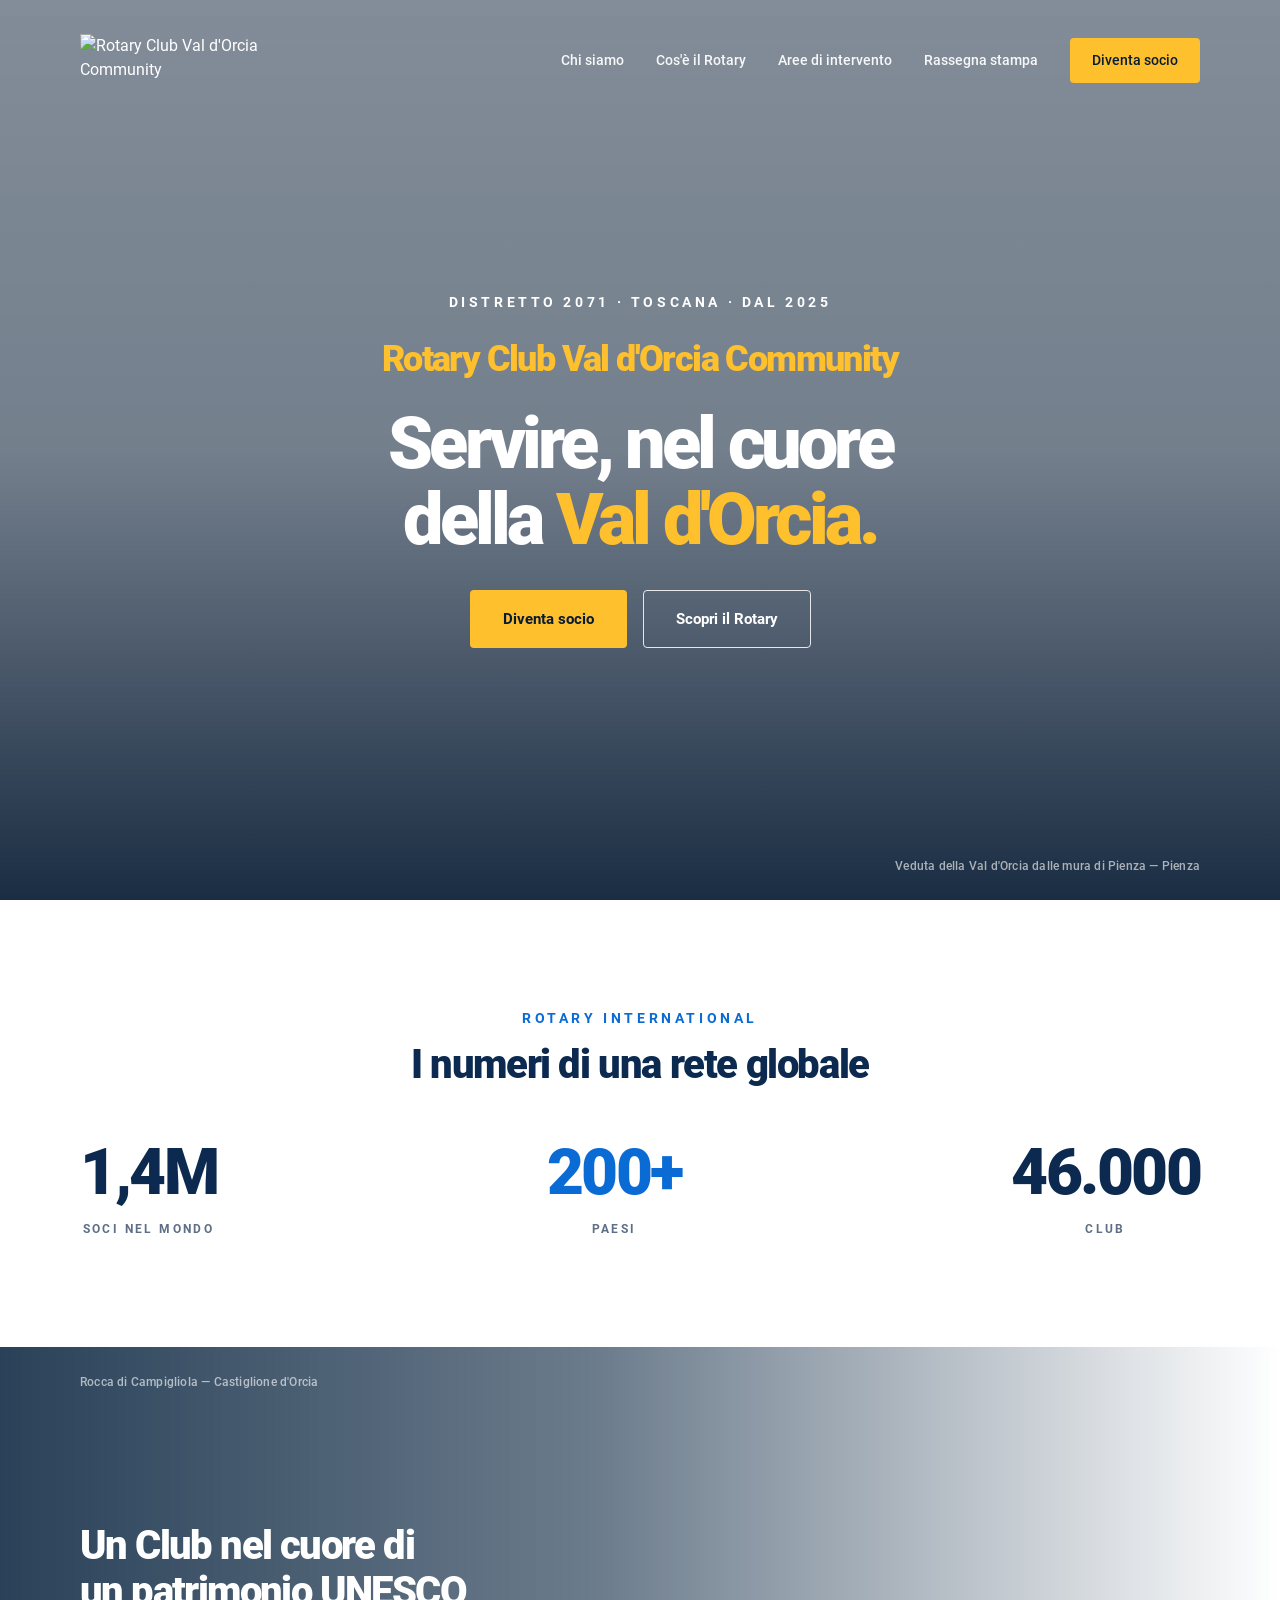
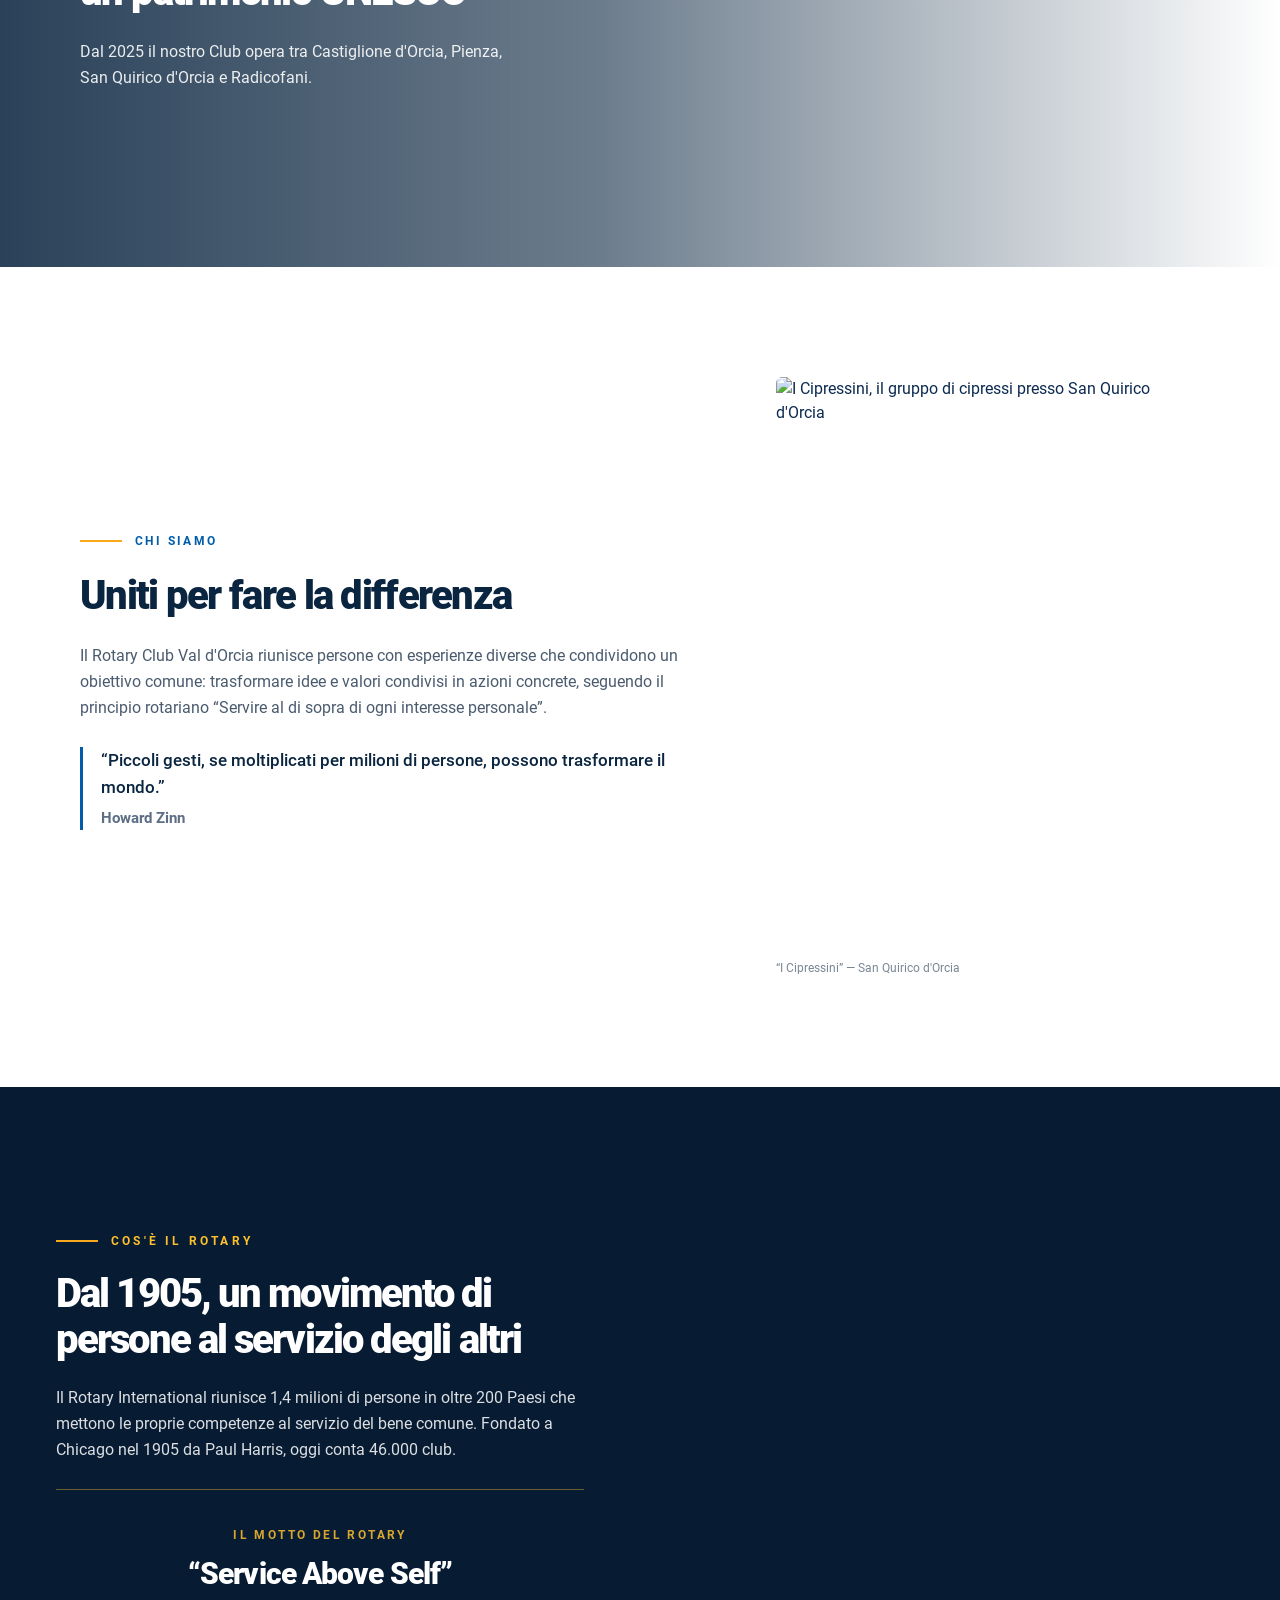
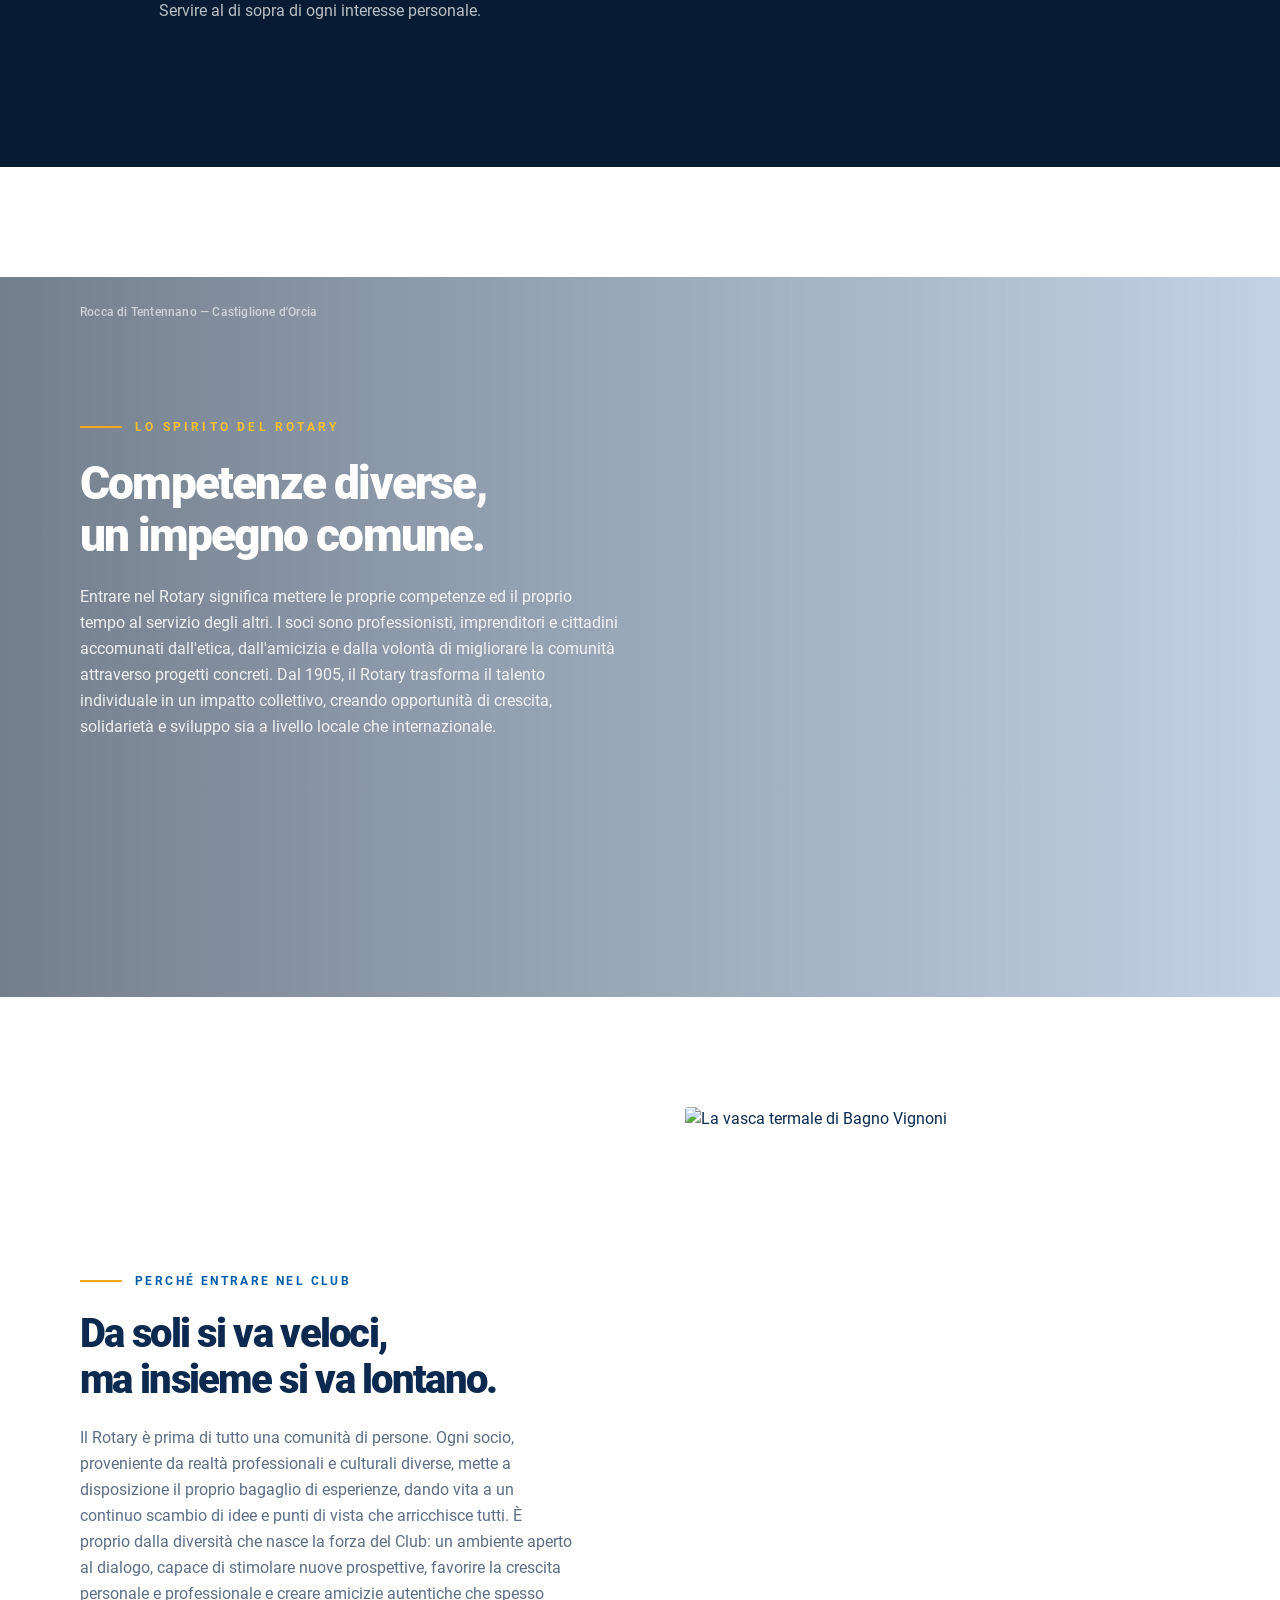
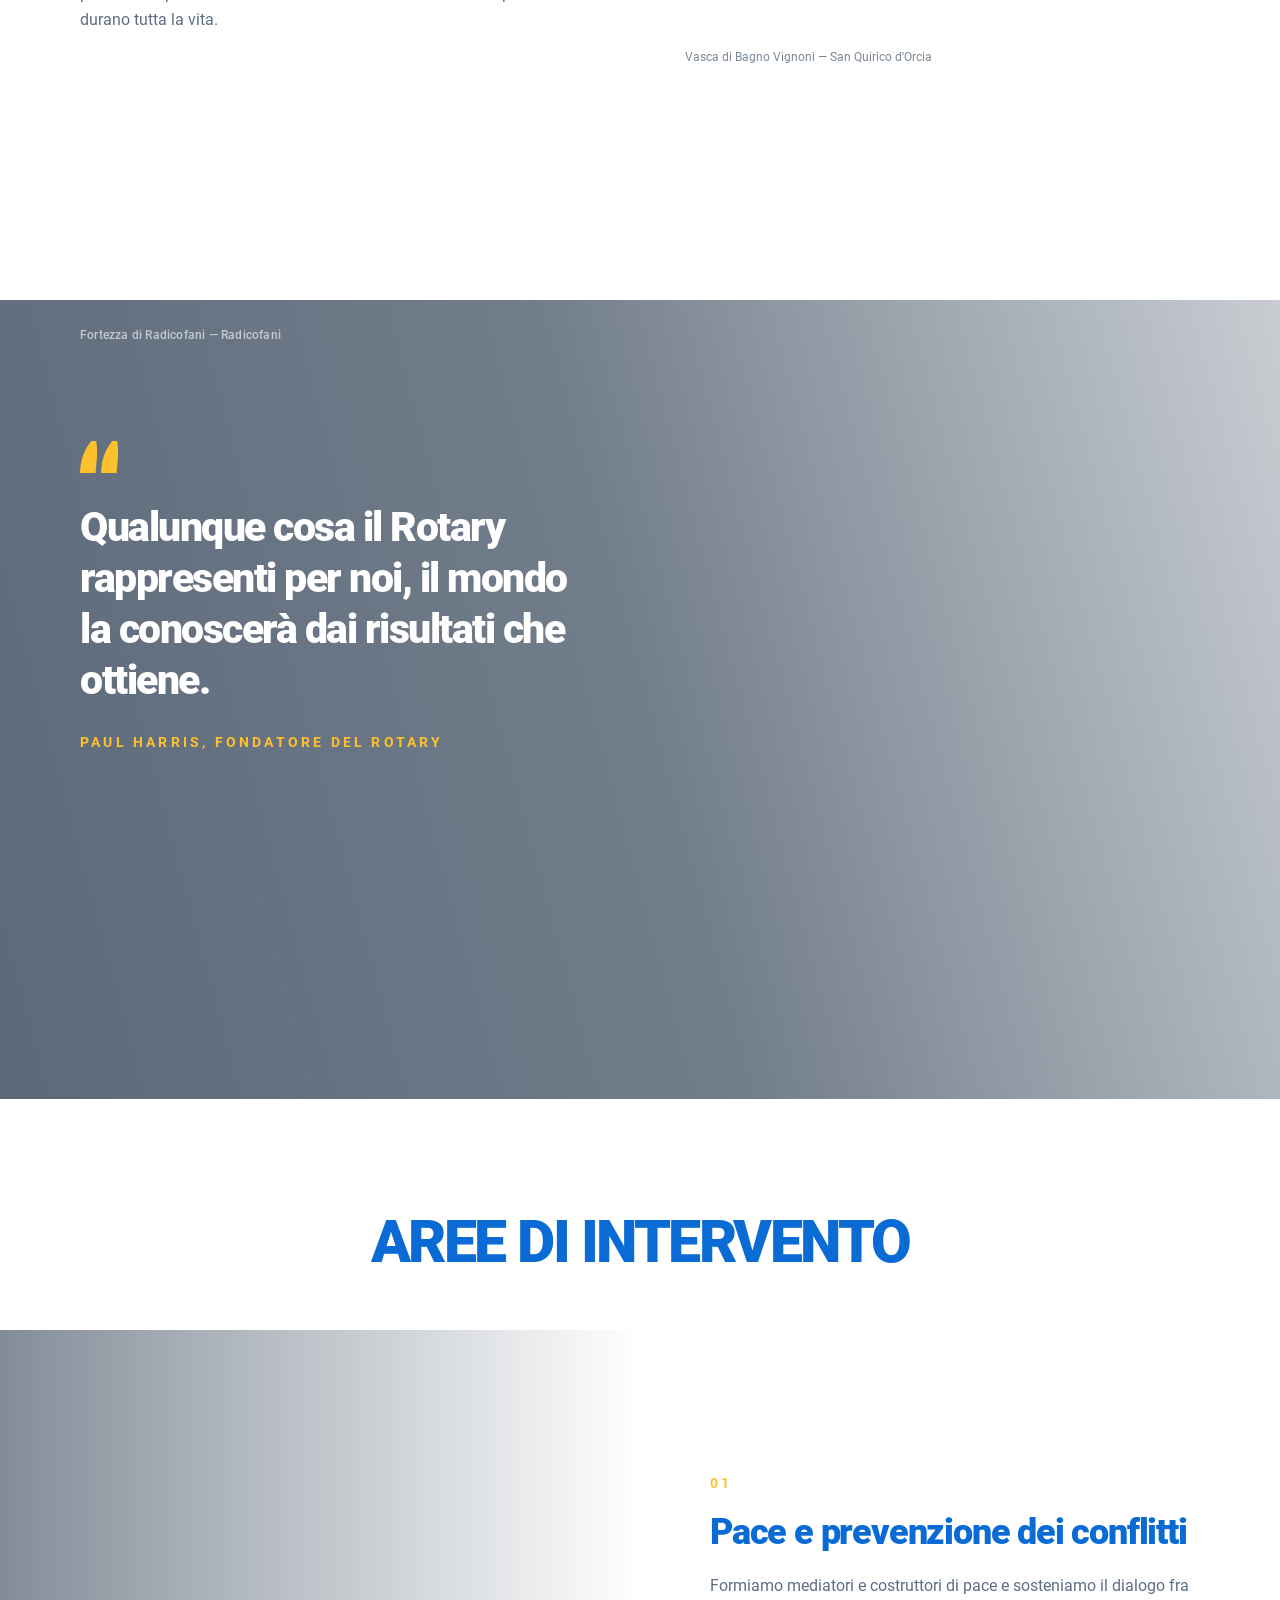
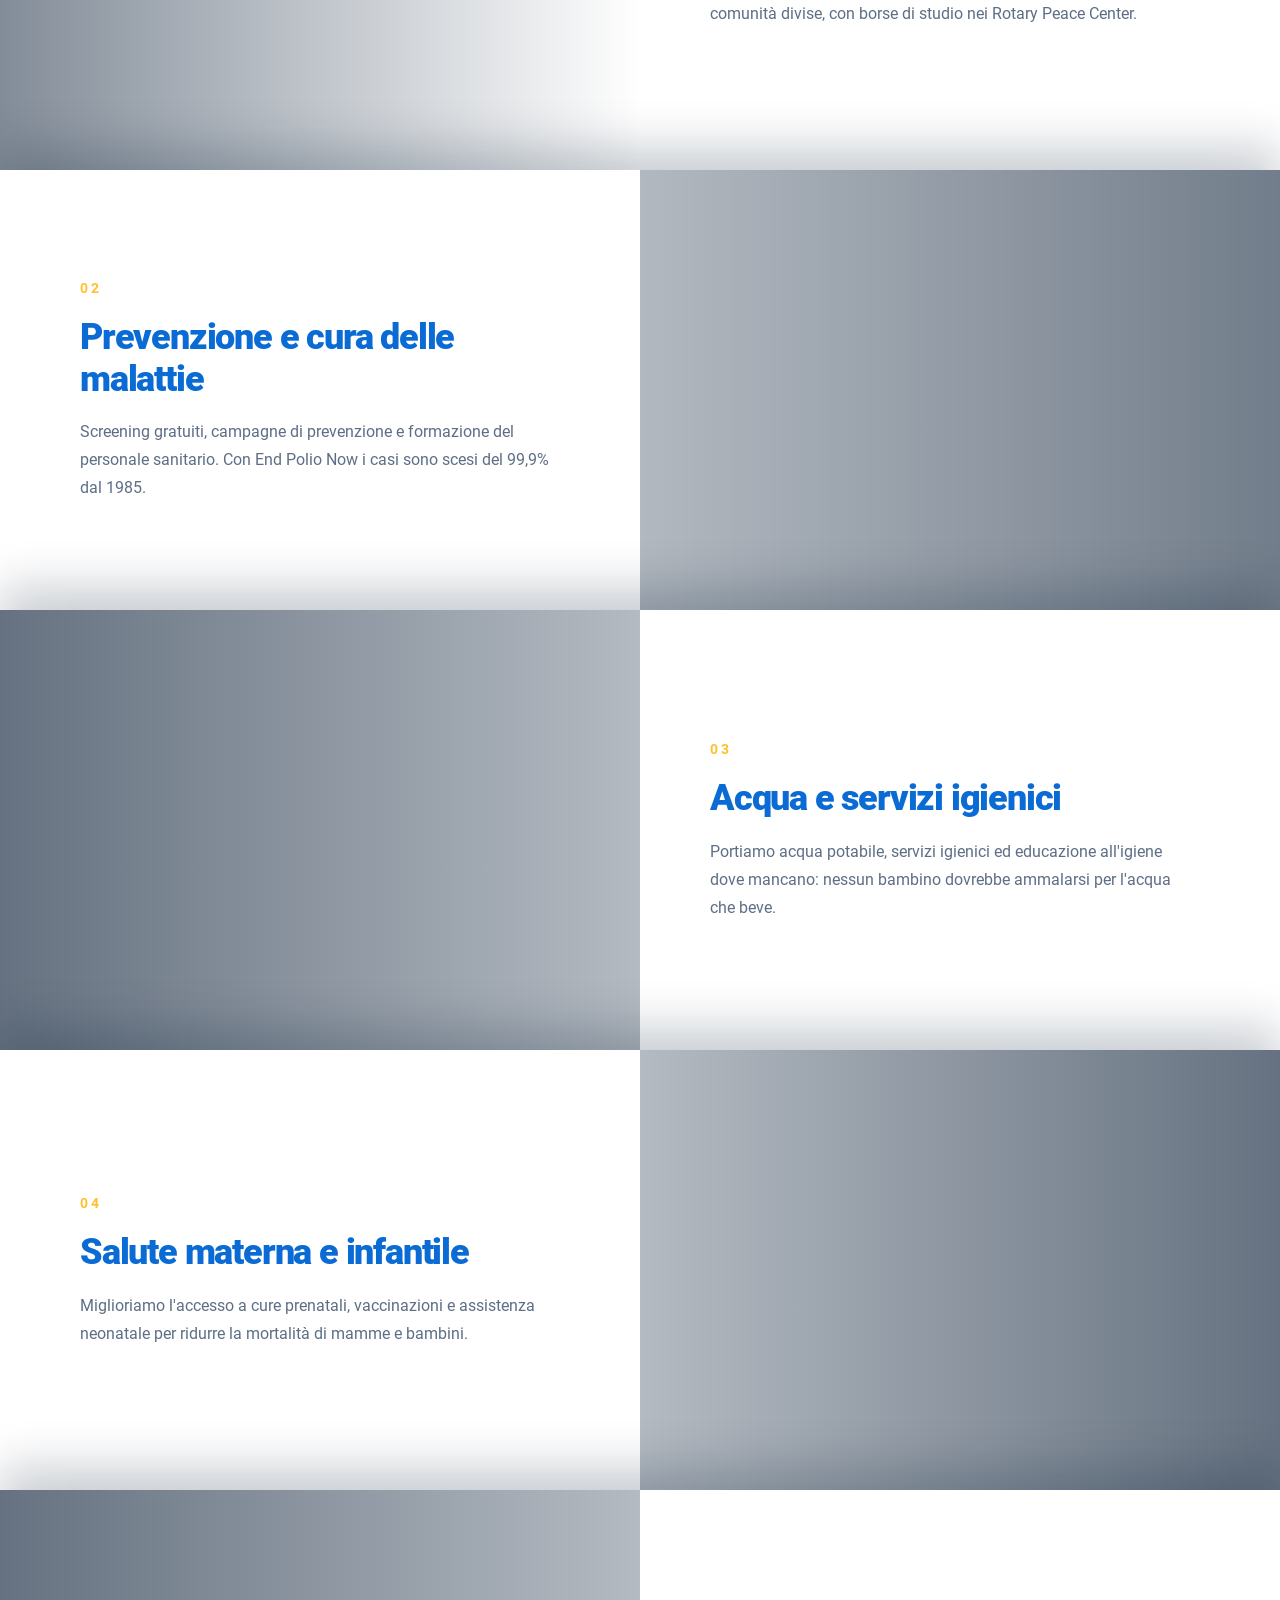
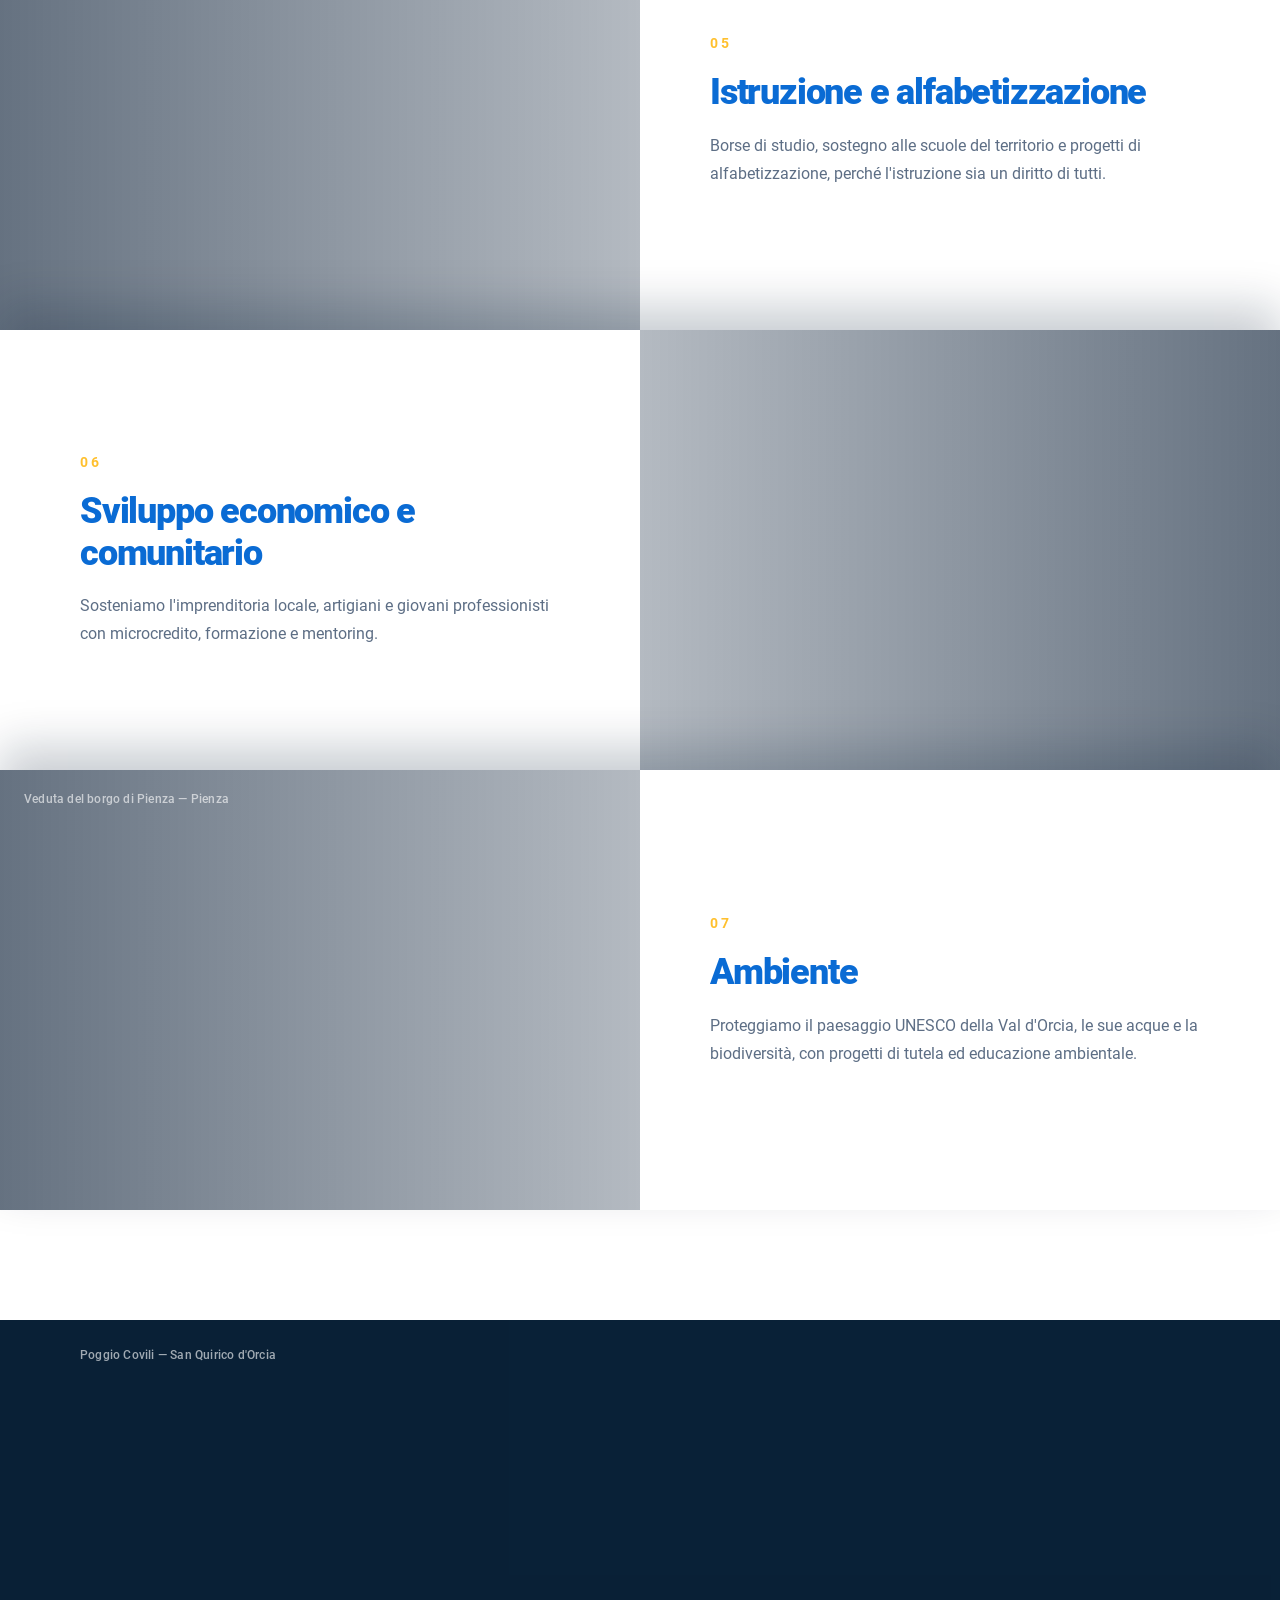
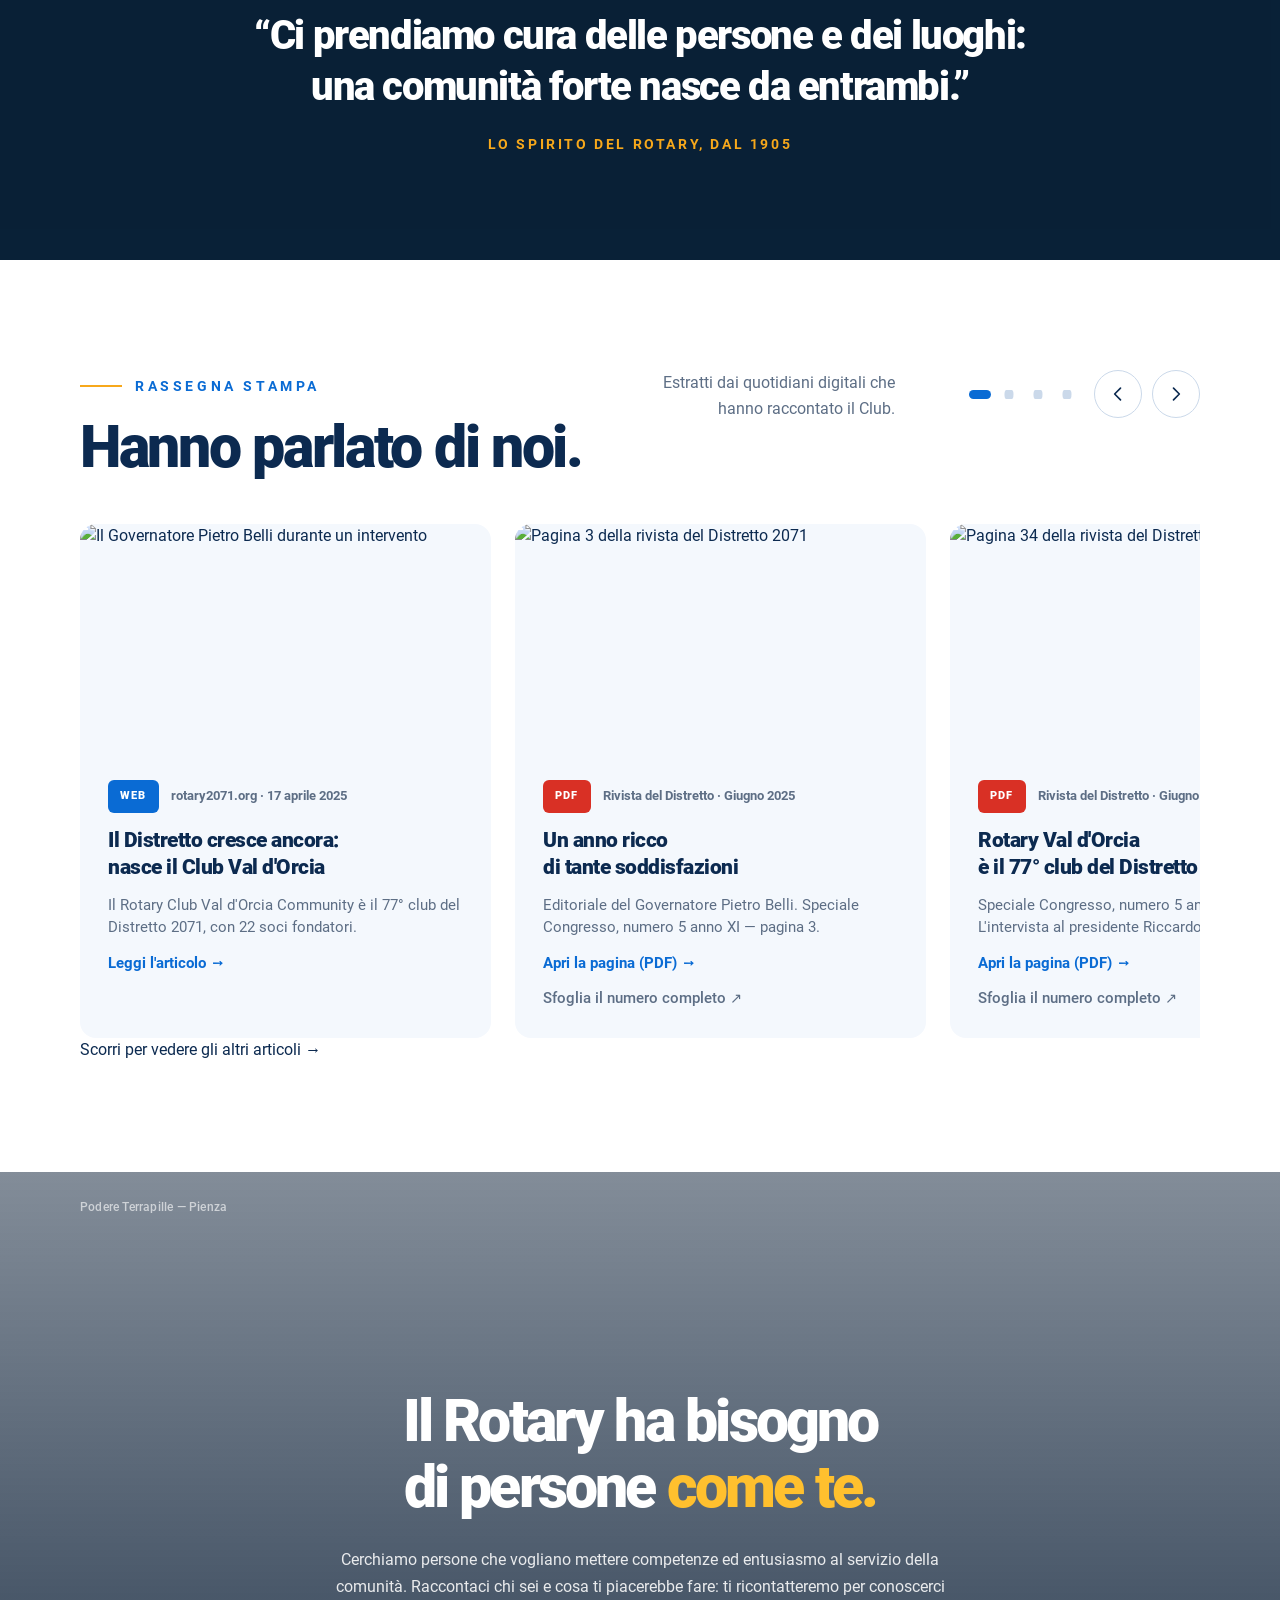
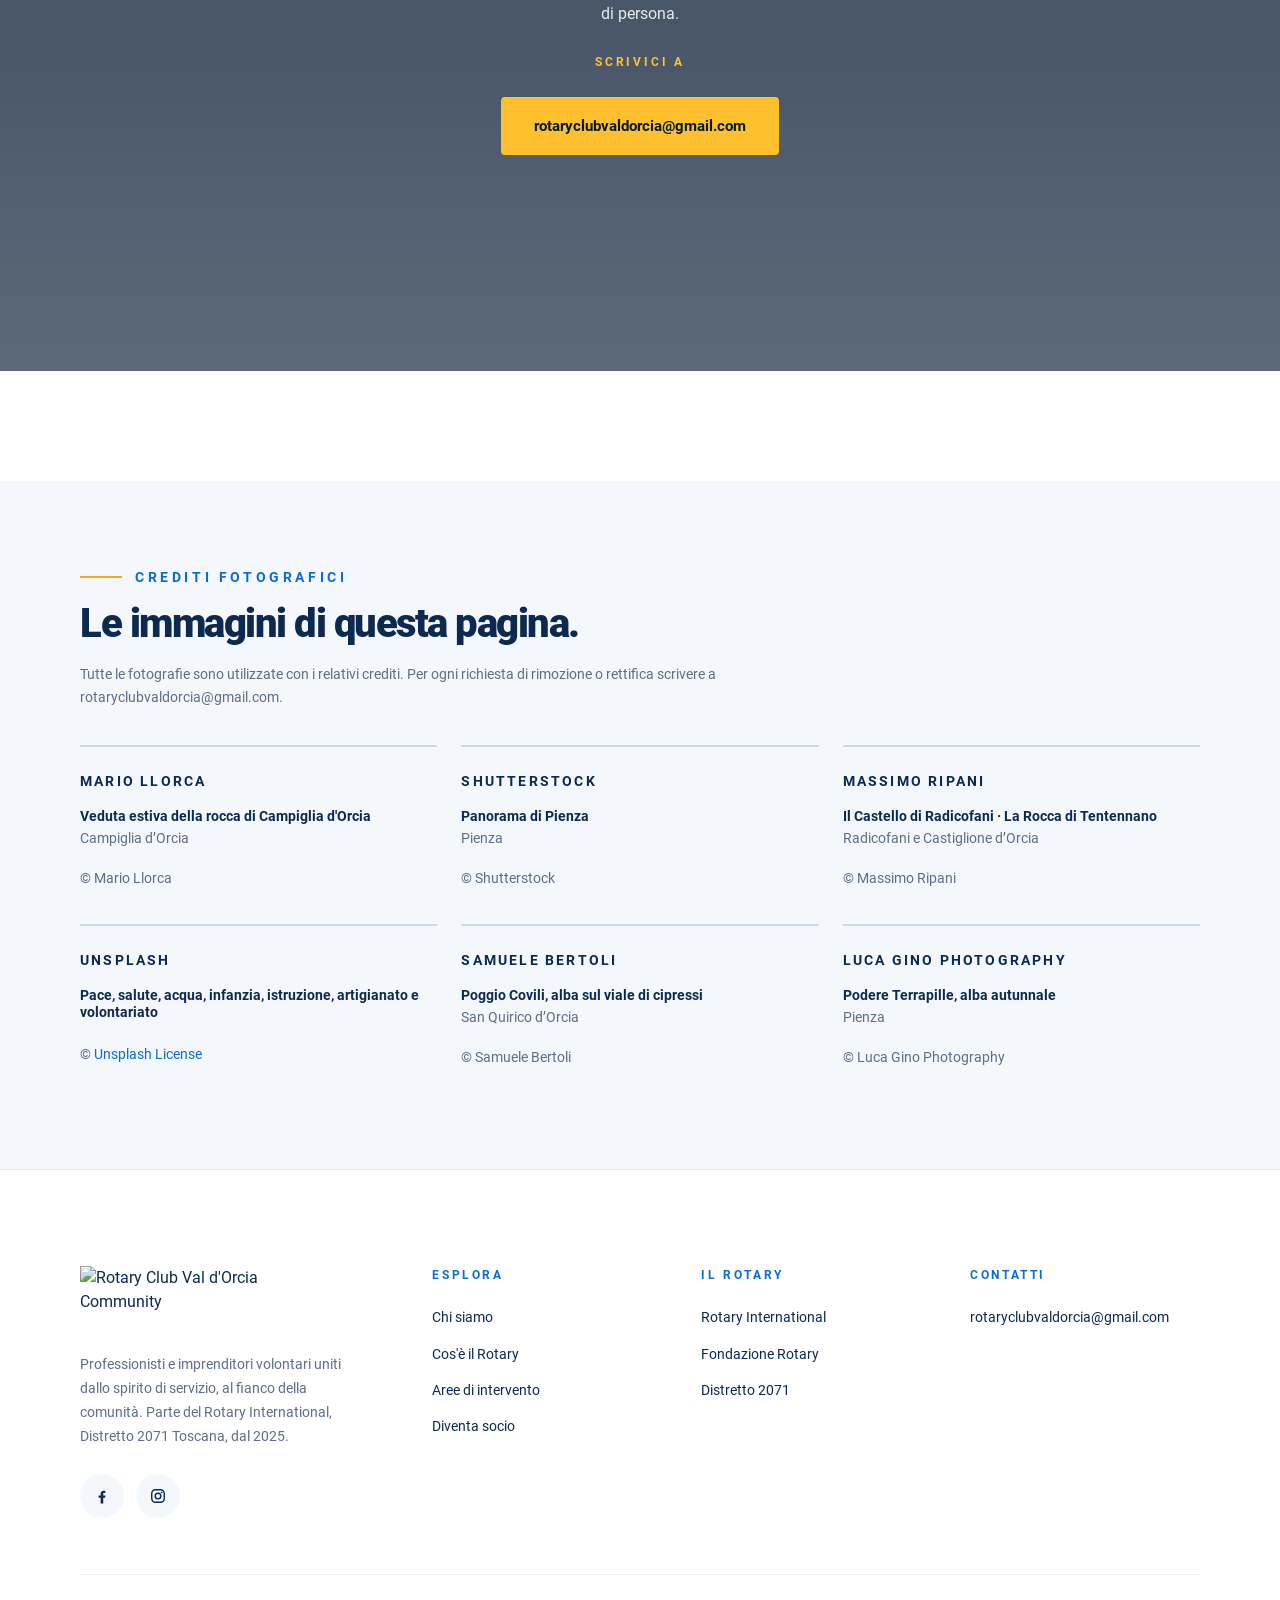
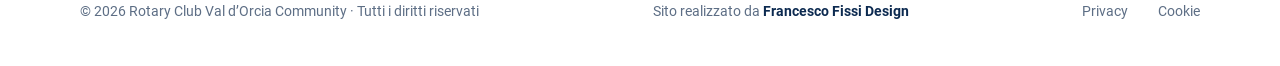
==== commit 0387d7d0: "Add files via upload" ====
--- a/index.html
+++ b/index.html
@@ -41,7 +41,7 @@
 <link rel="preload" as="image" href="images/hero-1440.avif" type="image/avif" imagesrcset="images/hero-800.avif 800w, images/hero-1440.avif 1440w, images/hero-2400.avif 2400w" imagesizes="100vw" fetchpriority="high">
 <link rel="preload" as="font" type="font/woff2" href="fonts/roboto-400.woff2" crossorigin>
 <link rel="preload" as="font" type="font/woff2" href="fonts/roboto-900.woff2" crossorigin>
-<style>@font-face{font-family:'Roboto';font-style:normal;font-weight:400;font-display:swap;src:url(fonts/roboto-400.woff2) format('woff2')}@font-face{font-family:'Roboto';font-style:normal;font-weight:500;font-display:swap;src:url(fonts/roboto-500.woff2) format('woff2')}@font-face{font-family:'Roboto';font-style:normal;font-weight:700;font-display:swap;src:url(fonts/roboto-700.woff2) format('woff2')}@font-face{font-family:'Roboto';font-style:normal;font-weight:900;font-display:swap;src:url(fonts/roboto-900.woff2) format('woff2')}@font-face{font-family:'Roboto';font-style:italic;font-weight:400;font-display:swap;src:url(fonts/roboto-400i.woff2) format('woff2')}@font-face{font-family:'Roboto ripiego';src:local('Arial'),local('Helvetica Neue'),local('Liberation Sans');ascent-override:92.7%;descent-override:24.4%;line-gap-override:0%;size-adjust:100.06%}:root{--navy:#071B33;--royal:#0C2A50;--azure:#0A6BD4;--blu:#005DAA;--gold:#FFC02E;--oro-filetto:#F7A81B;--ink:#5D6E85;--line:#E6EDF6;--mist:#F4F8FD;--grigio:#7A8896;--bordo:#CBD9EA;--frame:1440px;--pad:80px}*{box-sizing:border-box;margin:0;padding:0}html{scroll-behavior:smooth}body{font-family:'Roboto','Roboto ripiego',system-ui,-apple-system,"Segoe UI",sans-serif;color:var(--royal);background:#fff;line-height:1.5;-webkit-font-smoothing:antialiased;overflow-x:clip}@supports not (overflow-x:clip){body{overflow-x:hidden}}img{max-width:100%;display:block}a{color:inherit;text-decoration:none}section{scroll-margin-top:96px}.wrap{max-width:var(--frame);margin:0 auto;padding:0 var(--pad)}.sr-only{position:absolute;width:1px;height:1px;padding:0;margin:-1px;overflow:hidden;clip:rect(0 0 0 0);white-space:nowrap;border:0}#top-sentinel{position:absolute;top:0;left:0;width:1px;height:60px;pointer-events:none}.rv{opacity:0;transform:translate3d(0,26px,0);transition:opacity .9s cubic-bezier(.16,1,.3,1),transform .9s cubic-bezier(.16,1,.3,1)}.rv.in{opacity:1;transform:none}.rv-mask{clip-path:inset(0 0 106% 0);transition:opacity .9s cubic-bezier(.16,1,.3,1),transform .9s cubic-bezier(.16,1,.3,1),clip-path 1.05s cubic-bezier(.16,1,.3,1)}.rv-mask.in{clip-path:inset(-14% 0 -14% 0)}.zoom-in img{transform:scale(1.06);transition:transform 1.3s cubic-bezier(.16,1,.3,1)}.zoom-in.in img{transform:scale(1)}.bg{--over:0px}.hero-bg{--over:110px}.panel-bg{--over:110px}.spirito-bg{--over:110px}.risultati-bg{--over:60px;--bias:-60px}.q-bg{--over:110px}.join-bg{--over:60px;--bias:-60px}.bg{position:absolute;left:0;right:0;top:calc(var(--over) * -1);height:calc(100% + var(--over) * 2);z-index:0;overflow:hidden;backface-visibility:hidden;will-change:transform}.bg img{width:100%;height:100%;object-fit:cover;display:block}.scrim{position:absolute;inset:0;z-index:1}.hero,.panel,.spirito,.risultati,.quote,.join{isolation:isolate;position:relative;overflow:hidden}.hero .wrap,.panel .inner,.spirito .wrap,.risultati .wrap,.quote .wrap,.join .wrap{position:relative;z-index:2;width:100%}.cap{position:absolute;z-index:3;font-size:12px;font-weight:500;line-height:15px;color:rgba(255,255,255,.62);letter-spacing:.2px}.cap-tl{top:28px;left:calc(max(0px,(100% - var(--frame)) / 2) + var(--pad))}.cap-br{bottom:26px;right:calc(max(0px,(100% - var(--frame)) / 2) + var(--pad));text-align:right}.btn{display:inline-flex;align-items:center;justify-content:center;gap:9px;padding:17px 32px;border-radius:4px;font-weight:600;font-size:15px;border:1.5px solid transparent;cursor:pointer;transition:transform .22s ease,background .22s ease,box-shadow .22s ease}.btn-gold{background:var(--gold);color:var(--navy)}.btn-gold:hover{transform:translateY(-2px);box-shadow:0 14px 30px rgba(255,192,46,.3)}.btn-ghost{border-color:rgba(255,255,255,.85);color:#fff}.btn-ghost:hover{background:rgba(255,255,255,.12);transform:translateY(-2px)}.btn:focus-visible,a:focus-visible,button:focus-visible{outline:3px solid var(--gold);outline-offset:3px}.eyebrow{display:inline-flex;align-items:center;gap:13px;font-size:12px;font-weight:700;letter-spacing:3.2px;line-height:16px}.eyebrow.azure{font-size:14px;letter-spacing:3.6px}.eyebrow.blu{font-size:12px;letter-spacing:2.4px}.eyebrow::before{content:"";width:42px;height:2px;background:var(--oro-filetto);flex:none;transition:width .9s .15s cubic-bezier(.16,1,.3,1)}.eyebrow.rv::before{width:0}.eyebrow.rv.in::before{width:42px}.eyebrow.gold{color:var(--gold)}.oro{color:var(--gold)}.eyebrow.blu{color:var(--blu)}.eyebrow.azure{color:var(--azure)}header{position:fixed;top:0;left:0;right:0;z-index:60;padding:34px 0;color:#fff;transition:background .35s ease,box-shadow .35s ease,padding .35s ease}header .wrap{display:flex;align-items:center;justify-content:space-between;gap:24px}.logo img{height:53px;width:auto}.logo .blue{display:none}nav.links{display:flex;align-items:center;gap:32px}nav.links a{font-size:14px;font-weight:500;color:#fff;opacity:.94;transition:opacity .2s,color .2s}nav.links a:hover{opacity:1}.nav-cta{background:var(--gold);color:var(--navy)!important;padding:12px 22px;border-radius:4px;font-weight:600;font-size:13.5px;opacity:1!important;transition:transform .2s}.nav-cta:hover{transform:translateY(-2px)}header.stuck{background:rgba(255,255,255,.96);backdrop-filter:saturate(1.5) blur(12px);box-shadow:0 1px 0 var(--line),0 8px 24px rgba(12,42,80,.07);padding:14px 0}header.stuck .logo .white{display:none}header.stuck .logo .blue{display:block}header.stuck nav.links a{color:var(--royal)}.burger{display:none;background:none;border:0;cursor:pointer;padding:8px}.burger span{display:block;width:24px;height:2px;background:#fff;margin:5px 0;transition:.3s}header.stuck .burger span{background:var(--royal)}.hero{height:940px;display:flex;align-items:center;justify-content:center;text-align:center;color:#fff}.hero .scrim{background:linear-gradient(180deg,rgba(7,27,51,.5) 0%,rgba(7,27,51,.56) 50%,rgba(7,27,51,.92) 100%)}.hero-inner{width:1180px;max-width:100%;margin:0 auto;display:flex;flex-direction:column;align-items:center;gap:26px}.kicker{font-size:14px;font-weight:700;letter-spacing:3.6px;color:#fff}.hero .club{font-size:40px;font-weight:900;letter-spacing:-1.6px;line-height:54px;color:var(--gold)}.hero h1{font-size:80px;font-weight:900;line-height:90px;letter-spacing:-3.8px}.hero-btns{display:flex;gap:16px;justify-content:center;flex-wrap:wrap;padding-top:6px}.stats{padding:110px 0;background:#fff}.stats-head{display:flex;flex-direction:column;align-items:center;text-align:center;gap:16px;margin-bottom:46px}.stats .eyebrow::before{display:none}.stats .stat{text-align:center}.stats-head h2{font-size:40px;font-weight:900;line-height:42px;letter-spacing:-1.4px;color:var(--royal)}.stats .row{display:flex;justify-content:space-between;gap:32px;flex-wrap:wrap}.stat b{display:block;font-size:64px;font-weight:900;letter-spacing:-2.5px;line-height:1.21;color:var(--royal)}.stat.alt b{color:var(--azure)}.stat b.counting{font-variant-numeric:tabular-nums}.stat span{display:block;margin-top:12px;font-size:11.5px;font-weight:700;line-height:1.21;letter-spacing:2.4px;color:var(--ink)}.panel{height:520px;display:flex;align-items:center;color:#fff}.panel .scrim{background:linear-gradient(90deg,rgba(10,37,64,.87) 0%,rgba(10,37,64,.60) 47%,rgba(10,37,64,0) 100%)}.panel .inner{max-width:var(--frame);margin:0 auto;width:100%;padding:0 var(--pad)}.panel .col{width:620px;max-width:100%;display:flex;flex-direction:column;gap:24px}.panel h2{font-size:40px;font-weight:900;line-height:45px;letter-spacing:-1.6px;max-width:467px}.panel h2 .dico::after{content:"\A";white-space:pre}.panel p{font-size:16px;line-height:26px;max-width:445px;color:rgba(255,255,255,.9)}.about{padding:110px 0;background:#fff}.about .wrap{padding:0 160px}.about .grid{display:grid;grid-template-columns:540px 484px;gap:96px;align-items:center}.about h2{font-size:40px;font-weight:900;line-height:45px;letter-spacing:-1.7px;color:#0A2540;margin:24px 0}.about p{color:#4A5B6E;font-size:16px;line-height:26px}.pull{display:flex;flex-direction:column;gap:6px;margin-top:26px;padding-left:18px;border-left:3px solid var(--blu)}.pull q{display:block;font-weight:500;font-size:17px;line-height:27px;color:#0A2540;quotes:none}.pull cite{font-style:normal;font-weight:600;font-size:15px;color:var(--ink)}.about figure img{width:484px;max-width:100%;height:568px;object-fit:cover;border-radius:6px}.about figcaption{margin-top:14px;font-size:12px;color:var(--grigio)}.rotary{display:grid;grid-template-columns:720px 1fr;min-height:680px;background:var(--navy)}.rotary .col{padding:104px 80px;display:flex;flex-direction:column;justify-content:center;gap:22px;color:#fff}.rotary h2{font-size:40px;font-weight:900;line-height:45px;letter-spacing:-1.9px}.rotary p{font-size:16px;line-height:26px;color:rgba(255,255,255,.86)}.rotary .motto{border-top:1px solid rgba(255,192,46,.4);padding-top:26px;margin-top:4px;text-align:center}.rotary .motto .lbl{display:block;font-size:12px;font-weight:700;letter-spacing:2.4px;color:var(--gold);opacity:.85}.rotary .motto strong{display:block;margin-top:10px;font-size:30px;font-weight:900;letter-spacing:-.9px;line-height:36px}.rotary .motto span{display:block;margin-top:8px;font-size:16px;line-height:22px;color:rgba(255,255,255,.72)}.rotary .foto{position:relative;overflow:hidden}.rotary .foto img{width:100%;height:100%;object-fit:cover}.spirito{min-height:720px;display:flex;align-items:flex-start;color:#fff;padding:142px 0 60px}.spirito .scrim{background:linear-gradient(90deg,rgba(7,27,51,.56) 0%,rgba(21,81,153,.258) 100%)}.spirito .col{max-width:700px;display:flex;flex-direction:column;align-items:flex-start;gap:22px}.spirito h2{font-size:50px;font-weight:900;line-height:54px;letter-spacing:-1.8px}.spirito p,.panel p,.about p,.rotary p,.perche p,.arow p,.join p,.press .note{text-wrap:pretty}.spirito p{font-size:16px;line-height:26px;color:rgba(255,255,255,.88);max-width:540px}.perche{padding:0;background:#fff}.perche .grid{display:grid;grid-template-columns:560px 640px;gap:80px;align-items:center;min-height:683px}.perche figure{align-self:start}.perche h2{font-size:40px;font-weight:900;line-height:45px;letter-spacing:-1.7px;color:var(--royal);margin:22px 0}.perche p{font-size:16px;line-height:26px;color:var(--ink);max-width:493px}.perche figure img{width:100%;height:654px;object-fit:cover;border-radius:4px;display:block}.perche figcaption{margin-top:14px;font-size:12px;color:var(--grigio)}.risultati{min-height:799px;display:flex;align-items:flex-start;color:#fff;padding:151px 0 60px}.risultati .scrim{background:linear-gradient(255deg,rgba(7,27,51,.22) 0%,rgba(7,27,51,.57) 50%,rgba(7,27,51,.66) 100%)}.risultati .col{max-width:1253px;display:flex;flex-direction:column;align-items:flex-start;text-align:left;gap:26px}.risultati .virg{height:25px;color:var(--gold)}.risultati .virg svg{display:block;width:41px;height:32px;margin-top:-10px;fill:currentColor}.risultati blockquote{font-size:40px;font-weight:900;line-height:45px;letter-spacing:-1.5px;quotes:none;max-width:495px}.risultati .firma{font-size:14px;font-weight:700;letter-spacing:3.2px;color:var(--gold)}.areas-head{padding:110px 0 55px;text-align:center}.areas-head h2{font-size:64px;font-weight:900;line-height:1.21;letter-spacing:-2.5px;color:var(--azure)}#aree{position:relative}.arow{position:sticky;top:var(--barra,78px);background:#fff;box-shadow:0 -22px 44px rgba(7,27,51,.22)}.arow:first-of-type{box-shadow:none}.arow:nth-of-type(1){z-index:1}.arow:nth-of-type(2){z-index:2}.arow:nth-of-type(3){z-index:3}.arow:nth-of-type(4){z-index:4}.arow:nth-of-type(5){z-index:5}.arow:nth-of-type(6){z-index:6}.arow:nth-of-type(7){z-index:7}.arow{display:grid;grid-template-columns:720px 720px;justify-content:center;min-height:440px}.arow .media{position:relative;overflow:hidden;min-height:440px}.arow .media img{position:absolute;top:-10%;left:0;width:100%;height:120%;object-fit:cover;will-change:transform}.arow .media::after{content:"";position:absolute;inset:0}.arow:nth-of-type(1) .media::after{background:linear-gradient(90deg,rgba(7,27,51,.5),rgba(7,27,51,0))}.arow:nth-of-type(2) .media::after{background:linear-gradient(90deg,rgba(7,27,51,.31),rgba(7,27,51,.57))}.arow:nth-of-type(3) .media::after{background:linear-gradient(90deg,rgba(7,27,51,.62),rgba(7,27,51,.3))}.arow:nth-of-type(4) .media::after{background:linear-gradient(90deg,rgba(7,27,51,.3),rgba(7,27,51,.62))}.arow:nth-of-type(5) .media::after{background:linear-gradient(90deg,rgba(7,27,51,.62),rgba(7,27,51,.3))}.arow:nth-of-type(6) .media::after{background:linear-gradient(90deg,rgba(7,27,51,.3),rgba(7,27,51,.62))}.arow:nth-of-type(7) .media::after{background:linear-gradient(90deg,rgba(7,27,51,.62),rgba(7,27,51,.3))}.arow .body{display:flex;flex-direction:column;justify-content:center;gap:18px;padding:60px 80px 60px 70px}.arow:nth-of-type(even) .body{padding:60px 70px 60px 80px}.arow .num{font-size:14px;font-weight:700;letter-spacing:2.8px;color:var(--gold)}.arow h3{font-size:40px;font-weight:900;letter-spacing:-1.2px;line-height:44px;color:var(--azure)}.arow p{font-size:16px;line-height:28px;color:var(--ink);max-width:560px}.arow .cap{color:rgba(255,255,255,.62)}.arow .cap-tl{top:22px;left:24px}.gap{height:110px}.quote{height:540px;display:flex;align-items:flex-start;justify-content:center;text-align:center;color:#fff;background:#0A2540;padding:291px 0 106px}.quote .scrim{background:rgba(10,31,51,.68)}.quote blockquote{font-size:40px;font-weight:900;line-height:50px;letter-spacing:-1.4px;max-width:860px;margin:0 auto;quotes:none}.quote .src{margin-top:22px;font-size:14px;font-weight:600;letter-spacing:2.6px;color:#F7A81B}.press{background:#fff;padding:110px 0}.press .head{display:flex;justify-content:space-between;align-items:flex-start;gap:40px;margin-bottom:44px}.press h2{font-size:64px;font-weight:900;line-height:1.21;letter-spacing:-2.3px;margin-top:20px;color:var(--royal)}.press .note{font-size:16px;line-height:26px;color:var(--ink);text-align:right;max-width:240px}.press .comandi{display:flex;align-items:center;gap:16px;flex:none}.dots{display:flex;align-items:center;gap:7px}.dots i{width:22px;height:9px;border-radius:5px;background:var(--bordo);transform:scaleX(.409);transform-origin:center;transition:transform .3s cubic-bezier(.22,.75,.3,1),background .3s}.dots i.on{transform:none;background:var(--azure)}.frecce{display:flex;gap:10px}.frecce button{width:48px;height:48px;border-radius:24px;border:1.5px solid var(--bordo);background:#fff;display:flex;align-items:center;justify-content:center;cursor:pointer;color:var(--royal);transition:border-color .2s,background .2s,transform .2s}.frecce button:hover{border-color:var(--azure);color:var(--azure);transform:translateY(-2px)}.frecce svg{width:20px;height:20px}.press .viewport{overflow:hidden}.press .track{display:flex;gap:24px;will-change:transform}.pcard{flex:0 0 411px;background:var(--mist);border-radius:16px;overflow:hidden;display:flex;flex-direction:column}.pcard .thumb{width:100%;height:230px;object-fit:cover}.pcard .body{padding:26px 28px 28px;display:flex;flex-direction:column;gap:14px;flex:1}.pcard .meta{display:flex;align-items:center;gap:12px}.badge{color:#fff;font-size:11px;font-weight:900;letter-spacing:1.2px;padding:8px 12px;border-radius:6px}.badge.pdf{background:#D93025}.badge.web{background:var(--azure)}.pcard .src{font-size:12.5px;font-weight:600;color:var(--ink)}.pcard h3{font-size:21px;font-weight:900;line-height:27px;letter-spacing:-.5px;color:var(--royal)}.pcard p{font-size:14.5px;line-height:22px;color:var(--ink)}.pcard .lk{display:inline-flex;align-items:center;gap:9px;font-size:14.5px;font-weight:600;color:var(--azure)}.pcard .lk.alt{color:var(--ink);font-weight:500}.pcard .lk:hover{text-decoration:underline}.join{min-height:799px;display:flex;align-items:center;text-align:center;color:#fff;padding:150px 0}.join .scrim{background:linear-gradient(180deg,rgba(7,27,51,.5) 0%,rgba(7,27,51,.74) 55%,rgba(7,27,51,.66) 100%)}.join .wrap{display:flex;flex-direction:column;align-items:center;gap:26px}.join h2{font-size:64px;font-weight:900;line-height:67px;letter-spacing:-2.8px}.join p{font-size:16px;line-height:27px;max-width:620px;color:rgba(255,255,255,.88)}.join .lbl{font-size:12px;font-weight:700;letter-spacing:2.8px;color:var(--gold)}.credits{background:var(--mist);padding:80px 0 90px}.credits h2{font-size:40px;font-weight:900;line-height:1.21;letter-spacing:-1.5px;margin:16px 0;color:var(--royal)}.credits .intro{font-size:14px;line-height:23px;color:var(--ink);max-width:760px}.credits .grid{display:grid;grid-template-columns:repeat(3,1fr);gap:24px;margin-top:36px}.ccol{border-top:2px solid var(--bordo);padding-top:26px;box-sizing:border-box}@media (min-width:1081px){.ccol{min-height:155px}}.ccol h4{font-size:14px;font-weight:700;letter-spacing:2.2px;color:var(--royal);margin-bottom:18px}.ccol b{display:block;font-size:14px;font-weight:600;color:var(--royal)}.ccol span{display:block;font-size:14px;line-height:20px;color:var(--ink);margin-top:4px}.ccol a{color:var(--azure)}footer{background:#fff;border-top:1px solid var(--line);padding:96px 0 44px}.f-top{display:grid;grid-template-columns:400px 1fr 1fr 300px;gap:60px}.f-brand img{height:60px;width:auto;margin-bottom:26px}.f-brand p{font-size:14px;line-height:24px;color:var(--ink);max-width:380px}.social{display:flex;gap:12px;margin-top:26px}.social a{width:44px;height:44px;border-radius:50%;background:var(--mist);display:flex;align-items:center;justify-content:center;color:var(--royal);transition:background .2s,transform .2s}.social a:hover{background:#e2ecf9;transform:translateY(-2px)}.social svg{width:20px;height:20px}.fcol h4{font-size:12px;font-weight:700;letter-spacing:2.6px;color:var(--azure);margin-bottom:22px}.fcol a,.fcol p{display:block;font-size:14px;color:var(--royal);margin-bottom:14px;line-height:1.6}.fcol a:hover{color:var(--azure)}.f-div{height:1px;background:var(--line);margin:56px 0 26px}.f-bot{display:flex;justify-content:space-between;align-items:center;gap:20px;flex-wrap:wrap;font-size:13.5px;color:var(--ink)}.f-bot .lks{display:flex;gap:30px}.f-bot .autore a{font-weight:600;color:var(--royal)}.f-bot .autore a:hover,.f-bot a:hover{color:var(--azure)}@media (max-width:1439px){.hero{height:auto;min-height:100vh;padding:170px 0 130px}.hero h1{font-size:clamp(38px,5.6vw,80px);line-height:1.06}.hero .club{font-size:clamp(22px,2.8vw,40px);line-height:1.15}.hero-inner{width:100%}.stats-head h2,.panel h2,.about h2,.rotary h2,.perche h2,.credits h2{font-size:clamp(26px,3.1vw,40px);line-height:1.16}.spirito h2{font-size:clamp(28px,3.6vw,50px);line-height:1.13}.areas-head h2,.press h2,.join h2{font-size:clamp(30px,4.6vw,64px);line-height:1.12}.risultati blockquote{font-size:clamp(24px,3.2vw,44px);line-height:1.24}.quote blockquote{font-size:clamp(22px,3.2vw,40px);line-height:1.26}.stat b{font-size:clamp(38px,5vw,64px)}.rotary{grid-template-columns:1fr 1fr}.rotary .col{padding:80px 56px}.about .wrap{padding:0 var(--pad)}.about .grid{grid-template-columns:1fr 424px;gap:64px}.about figure img{width:100%}.perche .grid{grid-template-columns:1fr 46%;gap:56px}.perche figure img{height:auto;aspect-ratio:640/654}.arow{grid-template-columns:1fr 1fr}.arow h3{font-size:clamp(24px,2.8vw,38px);line-height:1.16}.f-top{grid-template-columns:1.4fr 1fr 1fr 1.1fr}}@media (max-width:1080px){:root{--pad:48px}.about .grid,.perche .grid{grid-template-columns:1fr;gap:44px}.perche .grid{min-height:0}.perche{padding:80px 0}.perche figure{align-self:stretch}.perche p{max-width:none}.about figure img{height:auto;aspect-ratio:484/568}.credits .grid{grid-template-columns:1fr 1fr}.f-top{grid-template-columns:1fr 1fr;gap:44px}.f-brand{grid-column:1/-1}.rotary{grid-template-columns:1fr}.rotary .foto{min-height:320px}}@media (max-width:860px){:root{--pad:22px}header{padding:18px 0;background:transparent}header.stuck{padding:12px 0}.logo img{height:34px}nav.links{position:fixed;inset:0;background:#fff;flex-direction:column;align-items:stretch;gap:0;padding:88px 22px 32px;transform:translateX(100%);transition:transform .4s cubic-bezier(.2,.7,.2,1);overflow-y:auto}nav.links.open{transform:none}nav.links a{color:var(--royal)!important;font-size:17px;font-weight:600;padding:19px 0;border-bottom:1px solid var(--line);display:flex;justify-content:space-between;align-items:center}nav.links a::after{content:"→";color:var(--ink);opacity:.5;font-size:15px}nav.links .nav-cta{margin-top:26px;border-bottom:0;justify-content:center;padding:17px 20px}nav.links .nav-cta::after{content:""}.burger{display:block;z-index:70}.cap{font-size:10px;line-height:13px}.eyebrow{font-size:10px;letter-spacing:2.2px;line-height:13px;gap:10px}.eyebrow.azure,.eyebrow.blu{font-size:10px;letter-spacing:2.2px}.eyebrow::before{width:34px}.cap-tl{top:18px;left:22px}.hero .cap{left:22px;right:22px;text-align:right}.cap-br{bottom:18px;right:22px}.hero{min-height:0;height:601px;padding:120px 0 14px}.hero-inner{gap:45px}.kicker{font-size:10px;letter-spacing:2.6px}.hero .club{font-size:20px;line-height:21px;letter-spacing:-.2px}.hero h1{font-size:35px;line-height:37px;letter-spacing:-.9px}.hero-btns{flex-direction:column;align-items:center;width:128px;gap:12px;padding-top:10px}.hero-btns .btn{width:128px;height:53px;padding:0;font-size:15px;font-weight:600;line-height:21px;display:flex;align-items:center;justify-content:center}.stats{padding:50px 0;text-align:center}.stats-head{gap:12px;margin-bottom:30px;align-items:center}.stats-head h2{font-size:20px;line-height:23px;letter-spacing:0}.stats .eyebrow{font-size:10px;letter-spacing:2.6px;align-self:center}.stats .row{flex-direction:column;gap:30px;align-items:center}.stat{align-items:center;text-align:center}.stat b{font-size:36px;line-height:35px;letter-spacing:-1.1px}.stat span{font-size:10px;line-height:14px;letter-spacing:2.2px;margin-top:6px}.panel{height:auto;padding:72px 0}.hero-bg,.panel-bg,.spirito-bg,.q-bg,.risultati-bg,.join-bg{--over:0px}.panel .scrim{background:linear-gradient(90deg,rgba(10,37,64,.87) 0%,rgba(10,37,64,.53) 51%,rgba(10,37,64,.05) 100%)}.panel h2{font-size:20px;line-height:24px;letter-spacing:0;max-width:188px}.panel h2 .dico::after{content:none}.panel h2 .dico::before{content:"\A";white-space:pre}.panel p{font-size:10px;line-height:14px;max-width:230px}.about{padding:50px 0 64px;text-align:center}.about .eyebrow{justify-content:center}.about h2{font-size:20px;line-height:24px;letter-spacing:0;margin:0}.about p{font-size:15px;line-height:21px}.about .grid{gap:22px}.about .grid>div{display:flex;flex-direction:column;align-items:stretch;gap:22px}.about .eyebrow{justify-content:flex-start;align-self:flex-start}.about h2,.about p{text-align:center}.about figcaption{text-align:left}.about .pull{text-align:left}.pull{text-align:left}.pull q{font-size:15px;line-height:21px;letter-spacing:-.2px}.pull cite{font-size:15px;line-height:20px;font-style:italic;font-weight:400}.about figcaption,.perche figcaption{font-size:10px;line-height:17px}.rotary{min-height:0;position:relative;display:block;background:none;isolation:isolate;overflow:hidden}.rotary .foto{position:absolute;inset:0;z-index:0;min-height:0}.rotary .foto img{width:100%;height:100%;object-fit:cover}.rotary .foto::after{content:"";position:absolute;inset:0;background:rgba(7,27,51,.72)}.rotary .col{position:relative;z-index:2}.rotary .col{padding:50px 22px;gap:14px}.rotary h2{font-size:20px;line-height:24px}.rotary h2{letter-spacing:0;max-width:300px}.rotary p{font-size:15px;line-height:21px;max-width:334px}.rotary .motto{padding-top:15px;margin-top:14px;border-top-color:#ffc02e}.rotary .motto strong{font-size:19px;line-height:24px;letter-spacing:-.4px;margin-top:6px}.rotary .motto span{font-size:12px;line-height:18px;margin-top:6px}.rotary .motto .lbl{font-size:9.5px;line-height:13px;letter-spacing:2.2px}.spirito{min-height:0;padding:50px 0}.spirito .scrim{background:rgba(7,27,51,.6)}.spirito .bg img{object-fit:cover;object-position:center}.spirito h2{font-size:20px;line-height:24px;letter-spacing:0}.spirito p{font-size:15px;line-height:21px;max-width:319px}.perche{padding:0 0 60px}.perche .grid{gap:20px}.perche .grid>div{display:flex;flex-direction:column;align-items:flex-start;gap:20px}.perche figure{margin:0}.perche+.gap{display:none}.perche figure img{height:250px;aspect-ratio:auto}.perche h2{font-size:20px;line-height:24px;letter-spacing:0;margin:0}.perche p{font-size:15px;line-height:21px}.risultati{min-height:408px;padding:70px 0;align-items:flex-start}.risultati .col{gap:20px;padding-left:0}.risultati .virg svg{width:22px;height:17px;margin-top:-5px}.risultati blockquote{font-size:20px;line-height:24px;letter-spacing:0;max-width:192px}.risultati .firma{font-size:10px;letter-spacing:3.2px}.risultati .firma{font-size:10px;letter-spacing:2.4px}.areas-head{padding:64px 0 30px}:root{--barra:58px}.areas-head{padding:64px 0 30px}.areas-head h2{font-size:25px;line-height:26px;letter-spacing:.5px}.arow,.arow:nth-of-type(even){grid-template-columns:1fr}.arow{min-height:0}.arow .media{min-height:210px;order:-1}.arow .media img{position:relative;top:0;height:210px}.arow .body,.arow:nth-of-type(even) .body{padding:26px 22px 34px;gap:12px}.arow p{max-width:346px}.arow h3{font-size:20px;line-height:21px;letter-spacing:.3px}.arow p{font-size:15px;line-height:20px}.arow .num{font-size:10px;line-height:14px}.gap{height:56px}.quote{height:auto;padding:80px 0;align-items:center}.quote blockquote{font-size:15px;line-height:18px;letter-spacing:.3px}.quote .src{font-size:10px;line-height:15px;letter-spacing:2.2px;margin-top:18px}.press{padding:60px 0 64px}.press .head{flex-direction:column;gap:16px;margin-bottom:22px}.press h2{font-size:20px;line-height:23px;letter-spacing:-.5px;margin-top:10px}.press .note{display:none}.press .comandi{width:100%;justify-content:space-between}.press .frecce{display:none}.press .wrap{padding-right:0}.press .track{gap:14px}.pcard{flex:0 0 300px;border-radius:14px}.pcard .thumb{height:168px}.pcard .body{padding:18px 18px 20px;gap:9px}.pcard h3{font-size:20px;line-height:23px}.pcard p{font-size:15px;line-height:17px}.pcard .lk{font-size:12px}.badge{font-size:9px;padding:5px 8px}.pcard .src{font-size:10.5px}.press .aiuto{display:flex;gap:8px;align-items:center;margin-top:16px;font-size:11.5px;color:var(--ink);opacity:.75}.join{min-height:0;padding:90px 0}.join h2{font-size:20px;line-height:21px;letter-spacing:0}.join .lbl{line-height:13px;letter-spacing:2.6px}.join .btn{width:254px;height:31px;padding:0;font-size:15px;line-height:20px;display:inline-flex;align-items:center;justify-content:center}.join p{font-size:15px;line-height:21px;max-width:346px;margin-left:auto;margin-right:auto}.join .lbl{font-size:10px}.credits{padding:54px 0 58px}.credits h2{font-size:20px;line-height:24px;letter-spacing:.3px}.credits .intro{font-size:12px;line-height:18px}.credits .grid{grid-template-columns:1fr;gap:0;margin-top:18px}.ccol{padding-top:14px;margin-top:14px;min-height:104px;box-sizing:border-box}.ccol h4{font-size:12px;margin-bottom:8px}.ccol b{font-size:14px;line-height:17px}.ccol span{font-size:13px;line-height:16px}footer{padding:56px 0 34px}.f-top{grid-template-columns:1fr 1fr;gap:26px 20px}.f-top>.f-brand{grid-column:1/-1}.f-top>*:nth-child(4){grid-column:1/-1}.f-brand{grid-column:1/-1}.f-brand img{height:39px;margin-bottom:16px}.f-brand p{font-size:14px;line-height:24px}.fcol h4{font-size:10.5px;margin-bottom:12px}.fcol a,.fcol p{font-size:14.5px;margin-bottom:12px}.fcol.contatti{grid-column:1/-1}.f-div{margin:26px 0 18px}.f-div{margin:26px 0 16px}.f-bot{flex-direction:column;align-items:center;text-align:center;gap:16px;font-size:10px}.f-bot .lks{order:1;gap:8px}.f-bot .lks a:first-child::after{content:"\00B7";margin-left:8px;color:var(--grigio)}.f-bot>span{order:2}.f-bot .autore{order:3}}@media (max-width:560px){.press .wrap{padding-right:0}}@media (prefers-reduced-motion:reduce){.rv,.rv-mask{opacity:1;transform:none;transition:none;clip-path:none}.eyebrow.rv::before{width:42px;transition:none}.zoom-in img{transform:none;transition:none}.bg{transform:none!important}.arow .media img{transform:none!important}html{scroll-behavior:auto}}@media print{header,.hero-btns,.frecce{display:none}body{color:#000}}.rv,.rv-mask,.zoom-in img{opacity:1!important;transform:none!important;clip-path:none!important}.eyebrow.rv::before{width:42px!important}</style>
+<style>@font-face{font-family:'Roboto';font-style:normal;font-weight:400;font-display:swap;src:url(fonts/roboto-400.woff2) format('woff2')}@font-face{font-family:'Roboto';font-style:normal;font-weight:500;font-display:swap;src:url(fonts/roboto-500.woff2) format('woff2')}@font-face{font-family:'Roboto';font-style:normal;font-weight:700;font-display:swap;src:url(fonts/roboto-700.woff2) format('woff2')}@font-face{font-family:'Roboto';font-style:normal;font-weight:900;font-display:swap;src:url(fonts/roboto-900.woff2) format('woff2')}@font-face{font-family:'Roboto';font-style:italic;font-weight:400;font-display:swap;src:url(fonts/roboto-400i.woff2) format('woff2')}@font-face{font-family:'Roboto ripiego';src:local('Arial'),local('Helvetica Neue'),local('Liberation Sans');ascent-override:92.7%;descent-override:24.4%;line-gap-override:0%;size-adjust:100.06%}:root{--navy:#071B33;--royal:#0C2A50;--azure:#0A6BD4;--blu:#005DAA;--gold:#FFC02E;--oro-filetto:#F7A81B;--ink:#5D6E85;--line:#E6EDF6;--mist:#F4F8FD;--grigio:#7A8896;--bordo:#CBD9EA;--frame:1440px;--pad:80px}*{box-sizing:border-box;margin:0;padding:0}html{scroll-behavior:smooth}body{font-family:'Roboto','Roboto ripiego',system-ui,-apple-system,"Segoe UI",sans-serif;color:var(--royal);background:#fff;line-height:1.5;-webkit-font-smoothing:antialiased;overflow-x:clip}@supports not (overflow-x:clip){body{overflow-x:hidden}}img{max-width:100%;display:block}a{color:inherit;text-decoration:none}section{scroll-margin-top:96px}.wrap{max-width:var(--frame);margin:0 auto;padding:0 var(--pad)}.sr-only{position:absolute;width:1px;height:1px;padding:0;margin:-1px;overflow:hidden;clip:rect(0 0 0 0);white-space:nowrap;border:0}#top-sentinel{position:absolute;top:0;left:0;width:1px;height:60px;pointer-events:none}.rv{opacity:0;transform:translate3d(0,26px,0);transition:opacity .9s cubic-bezier(.16,1,.3,1),transform .9s cubic-bezier(.16,1,.3,1)}.rv.in{opacity:1;transform:none}.rv-mask{clip-path:inset(0 0 106% 0);transition:opacity .9s cubic-bezier(.16,1,.3,1),transform .9s cubic-bezier(.16,1,.3,1),clip-path 1.05s cubic-bezier(.16,1,.3,1)}.rv-mask.in{clip-path:inset(-14% 0 -14% 0)}.zoom-in img{transform:scale(1.06);transition:transform 1.3s cubic-bezier(.16,1,.3,1)}.zoom-in.in img{transform:scale(1)}.bg{--over:0px}.hero-bg{--over:110px}.panel-bg{--over:110px}.spirito-bg{--over:110px}.risultati-bg{--over:60px;--alza:60px;--corsa:0px}.q-bg{--over:110px}.join-bg{--over:60px;--alza:61px;--corsa:0px}.bg{position:absolute;left:0;right:0;top:calc((var(--over) + var(--alza,0px)) * -1);height:calc(100% + var(--over) * 2);z-index:0;overflow:hidden;backface-visibility:hidden;will-change:transform}.bg img{width:100%;height:100%;object-fit:cover;display:block}.scrim{position:absolute;inset:0;z-index:1}.hero,.panel,.spirito,.risultati,.quote,.join{isolation:isolate;position:relative;overflow:hidden}.hero .wrap,.panel .inner,.spirito .wrap,.risultati .wrap,.quote .wrap,.join .wrap{position:relative;z-index:2;width:100%}.cap{position:absolute;z-index:3;font-size:12px;font-weight:500;line-height:15px;color:rgba(255,255,255,.62);letter-spacing:.2px}.cap-tl{top:28px;left:calc(max(0px,(100% - var(--frame)) / 2) + var(--pad))}.cap-br{bottom:26px;right:calc(max(0px,(100% - var(--frame)) / 2) + var(--pad));text-align:right}.btn{display:inline-flex;align-items:center;justify-content:center;gap:9px;padding:17px 32px;border-radius:4px;font-weight:600;font-size:15px;border:1.5px solid transparent;cursor:pointer;transition:transform .22s ease,background .22s ease,box-shadow .22s ease}.btn-gold{background:var(--gold);color:var(--navy)}.btn-gold:hover{transform:translateY(-2px);box-shadow:0 14px 30px rgba(255,192,46,.3)}.btn-ghost{border-color:rgba(255,255,255,.85);color:#fff}.btn-ghost:hover{background:rgba(255,255,255,.12);transform:translateY(-2px)}.btn:focus-visible,a:focus-visible,button:focus-visible{outline:3px solid var(--gold);outline-offset:3px}.eyebrow{display:inline-flex;align-items:center;gap:13px;font-size:12px;font-weight:700;letter-spacing:3.2px;line-height:16px}.eyebrow.azure{font-size:14px;letter-spacing:3.6px}.eyebrow.blu{font-size:12px;letter-spacing:2.4px}.eyebrow::before{content:"";width:42px;height:2px;background:var(--oro-filetto);flex:none;transition:width .9s .15s cubic-bezier(.16,1,.3,1)}.eyebrow.rv::before{width:0}.eyebrow.rv.in::before{width:42px}.eyebrow.gold{color:var(--gold)}.oro{color:var(--gold)}.eyebrow.blu{color:var(--blu)}.eyebrow.azure{color:var(--azure)}header{position:fixed;top:0;left:0;right:0;z-index:60;padding:34px 0;color:#fff;transition:background .35s ease,box-shadow .35s ease,padding .35s ease}header .wrap{display:flex;align-items:center;justify-content:space-between;gap:24px}.logo img{height:53px;width:auto}.logo .blue{display:none}nav.links{display:flex;align-items:center;gap:32px}nav.links a{font-size:14px;font-weight:500;color:#fff;opacity:.94;transition:opacity .2s,color .2s}nav.links a:hover{opacity:1}.nav-cta{background:var(--gold);color:var(--navy)!important;padding:12px 22px;border-radius:4px;font-weight:600;font-size:13.5px;opacity:1!important;transition:transform .2s}.nav-cta:hover{transform:translateY(-2px)}header.stuck{background:rgba(255,255,255,.96);backdrop-filter:saturate(1.5) blur(12px);box-shadow:0 1px 0 var(--line),0 8px 24px rgba(12,42,80,.07);padding:14px 0}header.stuck .logo .white{display:none}header.stuck .logo .blue{display:block}header.stuck nav.links a{color:var(--royal)}.burger{display:none;background:none;border:0;cursor:pointer;padding:8px}.burger span{display:block;width:24px;height:2px;background:#fff;margin:5px 0;transition:.3s}header.stuck .burger span{background:var(--royal)}.hero{height:940px;display:flex;align-items:center;justify-content:center;text-align:center;color:#fff}.hero .scrim{background:linear-gradient(180deg,rgba(7,27,51,.5) 0%,rgba(7,27,51,.56) 50%,rgba(7,27,51,.92) 100%)}.hero-inner{width:1180px;max-width:100%;margin:0 auto;display:flex;flex-direction:column;align-items:center;gap:26px}.kicker{font-size:14px;font-weight:700;letter-spacing:3.6px;color:#fff}.hero .club{font-size:40px;font-weight:900;letter-spacing:-1.6px;line-height:54px;color:var(--gold)}.hero h1{font-size:80px;font-weight:900;line-height:90px;letter-spacing:-3.8px}.hero-btns{display:flex;gap:16px;justify-content:center;flex-wrap:wrap;padding-top:6px}.stats{padding:110px 0;background:#fff}.stats-head{display:flex;flex-direction:column;align-items:center;text-align:center;gap:16px;margin-bottom:46px}.stats .eyebrow::before{display:none}.stats .stat{text-align:center}.stats-head h2{font-size:40px;font-weight:900;line-height:42px;letter-spacing:-1.4px;color:var(--royal)}.stats .row{display:flex;justify-content:space-between;gap:32px;flex-wrap:wrap}.stat b{display:block;font-size:64px;font-weight:900;letter-spacing:-2.5px;line-height:1.21;color:var(--royal)}.stat.alt b{color:var(--azure)}.stat b.counting{font-variant-numeric:tabular-nums}.stat span{display:block;margin-top:12px;font-size:11.5px;font-weight:700;line-height:1.21;letter-spacing:2.4px;color:var(--ink)}.panel{height:520px;display:flex;align-items:center;color:#fff}.panel .scrim{background:linear-gradient(90deg,rgba(10,37,64,.87) 0%,rgba(10,37,64,.60) 47%,rgba(10,37,64,0) 100%)}.panel .inner{max-width:var(--frame);margin:0 auto;width:100%;padding:0 var(--pad)}.panel .col{width:620px;max-width:100%;display:flex;flex-direction:column;gap:24px}.panel h2{font-size:40px;font-weight:900;line-height:45px;letter-spacing:-1.6px;max-width:467px}.panel h2 .dico::after{content:"\A";white-space:pre}.panel p{font-size:16px;line-height:26px;max-width:445px;color:rgba(255,255,255,.9)}.about{padding:110px 0;background:#fff}.about .wrap{padding:0 160px}.about .grid{display:grid;grid-template-columns:540px 484px;gap:96px;align-items:center}.about h2{font-size:40px;font-weight:900;line-height:45px;letter-spacing:-1.7px;color:#0A2540;margin:24px 0}.about p{color:#4A5B6E;font-size:16px;line-height:26px}.pull{display:flex;flex-direction:column;gap:6px;margin-top:26px;padding-left:18px;border-left:3px solid var(--blu)}.pull q{display:block;font-weight:500;font-size:17px;line-height:27px;color:#0A2540;quotes:none}.pull cite{font-style:normal;font-weight:600;font-size:15px;color:var(--ink)}.about figure img{width:484px;max-width:100%;height:568px;object-fit:cover;border-radius:6px}.about figcaption{margin-top:14px;font-size:12px;color:var(--grigio)}.rotary{display:grid;grid-template-columns:720px 1fr;min-height:680px;background:var(--navy)}.rotary .col{padding:104px 80px;display:flex;flex-direction:column;justify-content:center;gap:22px;color:#fff}.rotary h2{font-size:40px;font-weight:900;line-height:45px;letter-spacing:-1.9px}.rotary p{font-size:16px;line-height:26px;color:rgba(255,255,255,.86)}.rotary .motto{border-top:1px solid rgba(255,192,46,.4);padding-top:26px;margin-top:4px;text-align:center}.rotary .motto .lbl{display:block;font-size:12px;font-weight:700;letter-spacing:2.4px;color:var(--gold);opacity:.85}.rotary .motto strong{display:block;margin-top:10px;font-size:30px;font-weight:900;letter-spacing:-.9px;line-height:36px}.rotary .motto span{display:block;margin-top:8px;font-size:16px;line-height:22px;color:rgba(255,255,255,.72)}.rotary .foto{position:relative;overflow:hidden}.rotary .foto img{width:100%;height:100%;object-fit:cover}.spirito{min-height:720px;display:flex;align-items:flex-start;color:#fff;padding:142px 0 60px}.spirito .scrim{background:linear-gradient(90deg,rgba(7,27,51,.56) 0%,rgba(21,81,153,.258) 100%)}.spirito .col{max-width:700px;display:flex;flex-direction:column;align-items:flex-start;gap:22px}.spirito h2{font-size:50px;font-weight:900;line-height:54px;letter-spacing:-1.8px}.spirito p,.panel p,.about p,.rotary p,.perche p,.arow p,.join p,.press .note{text-wrap:pretty}.spirito p{font-size:16px;line-height:26px;color:rgba(255,255,255,.88);max-width:540px}.perche{padding:0;background:#fff}.perche .grid{display:grid;grid-template-columns:560px 640px;gap:80px;align-items:center;min-height:683px}.perche figure{align-self:start}.perche h2{font-size:40px;font-weight:900;line-height:45px;letter-spacing:-1.7px;color:var(--royal);margin:22px 0}.perche p{font-size:16px;line-height:26px;color:var(--ink);max-width:493px}.perche figure img{width:100%;height:654px;object-fit:cover;border-radius:4px;display:block}.perche figcaption{margin-top:14px;font-size:12px;color:var(--grigio)}.risultati{min-height:799px;display:flex;align-items:flex-start;color:#fff;padding:151px 0 60px}.risultati .scrim{background:linear-gradient(255deg,rgba(7,27,51,.22) 0%,rgba(7,27,51,.57) 50%,rgba(7,27,51,.66) 100%)}.risultati .col{max-width:1253px;display:flex;flex-direction:column;align-items:flex-start;text-align:left;gap:26px}.risultati .virg{height:25px;color:var(--gold)}.risultati .virg svg{display:block;width:41px;height:32px;margin-top:-10px;fill:currentColor}.risultati blockquote{font-size:40px;font-weight:900;line-height:45px;letter-spacing:-1.5px;quotes:none;max-width:495px}.risultati .firma{font-size:14px;font-weight:700;letter-spacing:3.2px;color:var(--gold)}.areas-head{padding:110px 0 55px;text-align:center}.areas-head h2{font-size:64px;font-weight:900;line-height:1.21;letter-spacing:-2.5px;color:var(--azure)}#aree{position:relative}.arow{position:sticky;top:var(--barra,78px);background:#fff;box-shadow:0 -22px 44px rgba(7,27,51,.22)}.arow:first-of-type{box-shadow:none}.arow:nth-of-type(1){z-index:1}.arow:nth-of-type(2){z-index:2}.arow:nth-of-type(3){z-index:3}.arow:nth-of-type(4){z-index:4}.arow:nth-of-type(5){z-index:5}.arow:nth-of-type(6){z-index:6}.arow:nth-of-type(7){z-index:7}.arow{display:grid;grid-template-columns:720px 720px;justify-content:center;min-height:440px}.arow .media{position:relative;overflow:hidden;min-height:440px}.arow .media img{position:absolute;top:-10%;left:0;width:100%;height:120%;object-fit:cover;will-change:transform}.arow .media::after{content:"";position:absolute;inset:0}.arow:nth-of-type(1) .media::after{background:linear-gradient(90deg,rgba(7,27,51,.5),rgba(7,27,51,0))}.arow:nth-of-type(2) .media::after{background:linear-gradient(90deg,rgba(7,27,51,.31),rgba(7,27,51,.57))}.arow:nth-of-type(3) .media::after{background:linear-gradient(90deg,rgba(7,27,51,.62),rgba(7,27,51,.3))}.arow:nth-of-type(4) .media::after{background:linear-gradient(90deg,rgba(7,27,51,.3),rgba(7,27,51,.62))}.arow:nth-of-type(5) .media::after{background:linear-gradient(90deg,rgba(7,27,51,.62),rgba(7,27,51,.3))}.arow:nth-of-type(6) .media::after{background:linear-gradient(90deg,rgba(7,27,51,.3),rgba(7,27,51,.62))}.arow:nth-of-type(7) .media::after{background:linear-gradient(90deg,rgba(7,27,51,.62),rgba(7,27,51,.3))}.arow .body{display:flex;flex-direction:column;justify-content:center;gap:18px;padding:60px 80px 60px 70px}.arow:nth-of-type(even) .body{padding:60px 70px 60px 80px}.arow .num{font-size:14px;font-weight:700;letter-spacing:2.8px;color:var(--gold)}.arow h3{font-size:40px;font-weight:900;letter-spacing:-1.2px;line-height:44px;color:var(--azure)}.arow p{font-size:16px;line-height:28px;color:var(--ink);max-width:560px}.arow .cap{color:rgba(255,255,255,.62)}.arow .cap-tl{top:22px;left:24px}.gap{height:110px}.quote{height:540px;display:flex;align-items:flex-start;justify-content:center;text-align:center;color:#fff;background:#0A2540;padding:291px 0 106px}.quote .scrim{background:rgba(10,31,51,.68)}.quote blockquote{font-size:40px;font-weight:900;line-height:50px;letter-spacing:-1.4px;max-width:860px;margin:0 auto;quotes:none}.quote .src{margin-top:22px;font-size:14px;font-weight:600;letter-spacing:2.6px;color:#F7A81B}.press{background:#fff;padding:110px 0}.press .head{display:flex;justify-content:space-between;align-items:flex-start;gap:40px;margin-bottom:44px}.press h2{font-size:64px;font-weight:900;line-height:1.21;letter-spacing:-2.3px;margin-top:20px;color:var(--royal)}.press .note{font-size:16px;line-height:26px;color:var(--ink);text-align:right;max-width:240px}.press .comandi{display:flex;align-items:center;gap:16px;flex:none}.dots{display:flex;align-items:center;gap:7px}.dots i{width:22px;height:9px;border-radius:5px;background:var(--bordo);transform:scaleX(.409);transform-origin:center;transition:transform .3s cubic-bezier(.22,.75,.3,1),background .3s}.dots i.on{transform:none;background:var(--azure)}.frecce{display:flex;gap:10px}.frecce button{width:48px;height:48px;border-radius:24px;border:1.5px solid var(--bordo);background:#fff;display:flex;align-items:center;justify-content:center;cursor:pointer;color:var(--royal);transition:border-color .2s,background .2s,transform .2s}.frecce button:hover{border-color:var(--azure);color:var(--azure);transform:translateY(-2px)}.frecce svg{width:20px;height:20px}.press .viewport{overflow:hidden}.press .track{display:flex;gap:24px;will-change:transform}.pcard{flex:0 0 411px;background:var(--mist);border-radius:16px;overflow:hidden;display:flex;flex-direction:column}.pcard .thumb{width:100%;height:230px;object-fit:cover}.pcard .body{padding:26px 28px 28px;display:flex;flex-direction:column;gap:14px;flex:1}.pcard .meta{display:flex;align-items:center;gap:12px}.badge{color:#fff;font-size:11px;font-weight:900;letter-spacing:1.2px;padding:8px 12px;border-radius:6px}.badge.pdf{background:#D93025}.badge.web{background:var(--azure)}.pcard .src{font-size:12.5px;font-weight:600;color:var(--ink)}.pcard h3{font-size:21px;font-weight:900;line-height:27px;letter-spacing:-.5px;color:var(--royal)}.pcard p{font-size:14.5px;line-height:22px;color:var(--ink)}.pcard .lk{display:inline-flex;align-items:center;gap:9px;font-size:14.5px;font-weight:600;color:var(--azure)}.pcard .lk.alt{color:var(--ink);font-weight:500}.pcard .lk:hover{text-decoration:underline}.join{min-height:799px;display:flex;align-items:center;text-align:center;color:#fff;padding:150px 0}.join .scrim{background:linear-gradient(180deg,rgba(7,27,51,.5) 0%,rgba(7,27,51,.74) 55%,rgba(7,27,51,.66) 100%)}.join .wrap{display:flex;flex-direction:column;align-items:center;gap:26px}.join h2{font-size:64px;font-weight:900;line-height:67px;letter-spacing:-2.8px}.join p{font-size:16px;line-height:27px;max-width:620px;color:rgba(255,255,255,.88)}.join .lbl{font-size:12px;font-weight:700;letter-spacing:2.8px;color:var(--gold)}.credits{background:var(--mist);padding:80px 0 90px}.credits h2{font-size:40px;font-weight:900;line-height:1.21;letter-spacing:-1.5px;margin:16px 0;color:var(--royal)}.credits .intro{font-size:14px;line-height:23px;color:var(--ink);max-width:760px}.credits .grid{display:grid;grid-template-columns:repeat(3,1fr);gap:24px;margin-top:36px}.ccol{border-top:2px solid var(--bordo);padding-top:26px;box-sizing:border-box}@media (min-width:1081px){.ccol{min-height:155px}}.ccol h4{font-size:14px;line-height:17px;font-weight:700;letter-spacing:2.2px;color:var(--royal);margin-bottom:18px}.ccol b{display:block;font-size:14px;line-height:17px;font-weight:600;color:var(--royal);max-width:340px}.ccol span{display:block;font-size:14px;line-height:20px;color:var(--ink);margin-top:3px;max-width:340px}.ccol a{color:var(--azure)}footer{background:#fff;border-top:1px solid var(--line);padding:96px 0 44px}.f-top{display:grid;grid-template-columns:400px 1fr 1fr 300px;gap:60px}.f-brand img{height:60px;width:auto;margin-bottom:26px}.f-brand p{font-size:14px;line-height:24px;color:var(--ink);max-width:380px}.social{display:flex;gap:12px;margin-top:26px}.social a{width:44px;height:44px;border-radius:50%;background:var(--mist);display:flex;align-items:center;justify-content:center;color:var(--royal);transition:background .2s,transform .2s}.social a:hover{background:#e2ecf9;transform:translateY(-2px)}.social svg{width:20px;height:20px}.fcol h4{font-size:12px;font-weight:700;letter-spacing:2.6px;color:var(--azure);margin-bottom:22px}.fcol a,.fcol p{display:block;font-size:14px;color:var(--royal);margin-bottom:14px;line-height:1.6}.fcol a:hover{color:var(--azure)}.f-div{height:1px;background:var(--line);margin:56px 0 26px}.f-bot{display:flex;justify-content:space-between;align-items:center;gap:20px;flex-wrap:wrap;font-size:13.5px;color:var(--ink)}.f-bot .lks{display:flex;gap:30px}.f-bot .autore a{font-weight:600;color:var(--royal)}.f-bot .autore a:hover,.f-bot a:hover{color:var(--azure)}@media (max-width:1439px){.hero{height:auto;min-height:100vh;padding:170px 0 130px}.hero h1{font-size:clamp(38px,5.6vw,80px);line-height:1.06}.hero .club{font-size:clamp(22px,2.8vw,40px);line-height:1.15}.hero-inner{width:100%}.stats-head h2,.panel h2,.about h2,.rotary h2,.perche h2,.credits h2{font-size:clamp(26px,3.1vw,40px);line-height:1.16}.spirito h2{font-size:clamp(28px,3.6vw,50px);line-height:1.13}.areas-head h2,.press h2,.join h2{font-size:clamp(30px,4.6vw,64px);line-height:1.12}.risultati blockquote{font-size:clamp(24px,3.2vw,44px);line-height:1.24}.quote blockquote{font-size:clamp(22px,3.2vw,40px);line-height:1.26}.stat b{font-size:clamp(38px,5vw,64px)}.rotary{grid-template-columns:1fr 1fr}.rotary .col{padding:80px 56px}.about .wrap{padding:0 var(--pad)}.about .grid{grid-template-columns:1fr 424px;gap:64px}.about figure img{width:100%}.perche .grid{grid-template-columns:1fr 46%;gap:56px}.perche figure img{height:auto;aspect-ratio:640/654}.arow{grid-template-columns:1fr 1fr}.arow h3{font-size:clamp(24px,2.8vw,38px);line-height:1.16}.f-top{grid-template-columns:1.4fr 1fr 1fr 1.1fr}}@media (max-width:1080px){:root{--pad:48px}.about .grid,.perche .grid{grid-template-columns:1fr;gap:44px}.perche .grid{min-height:0}.perche{padding:80px 0}.perche figure{align-self:stretch}.perche p{max-width:none}.about figure img{height:auto;aspect-ratio:484/568}.credits .grid{grid-template-columns:1fr 1fr}.f-top{grid-template-columns:1fr 1fr;gap:44px}.f-brand{grid-column:1/-1}.rotary{grid-template-columns:1fr}.rotary .foto{min-height:320px}}@media (max-width:860px){:root{--pad:22px}header{padding:18px 0;background:transparent}header.stuck{padding:12px 0}.logo img{height:34px}nav.links{position:fixed;inset:0;background:#fff;flex-direction:column;align-items:stretch;gap:0;padding:88px 22px 32px;transform:translateX(100%);transition:transform .4s cubic-bezier(.2,.7,.2,1);overflow-y:auto}nav.links.open{transform:none}nav.links a{color:var(--royal)!important;font-size:17px;font-weight:600;padding:19px 0;border-bottom:1px solid var(--line);display:flex;justify-content:space-between;align-items:center}nav.links a::after{content:"→";color:var(--ink);opacity:.5;font-size:15px}nav.links .nav-cta{margin-top:26px;border-bottom:0;justify-content:center;padding:17px 20px}nav.links .nav-cta::after{content:""}.burger{display:block;z-index:70}.cap{font-size:10px;line-height:13px}.eyebrow{font-size:10px;letter-spacing:2.2px;line-height:13px;gap:10px}.eyebrow.azure,.eyebrow.blu{font-size:10px;letter-spacing:2.2px}.eyebrow::before{width:34px}.cap-tl{top:18px;left:22px}.hero .cap{left:22px;right:22px;text-align:right}.cap-br{bottom:18px;right:22px}.hero{min-height:0;height:601px;padding:120px 0 14px}.hero-inner{gap:45px}.kicker{font-size:10px;letter-spacing:2.6px}.hero .club{font-size:20px;line-height:21px;letter-spacing:-.2px}.hero h1{font-size:35px;line-height:37px;letter-spacing:-.9px}.hero-btns{flex-direction:column;align-items:center;width:128px;gap:12px;padding-top:10px}.hero-btns .btn{width:128px;height:53px;padding:0;font-size:15px;font-weight:600;line-height:21px;display:flex;align-items:center;justify-content:center}.stats{padding:50px 0;text-align:center}.stats-head{gap:12px;margin-bottom:30px;align-items:center}.stats-head h2{font-size:20px;line-height:23px;letter-spacing:0}.stats .eyebrow{font-size:10px;letter-spacing:2.6px;align-self:center}.stats .row{flex-direction:column;gap:30px;align-items:center}.stat{align-items:center;text-align:center}.stat b{font-size:36px;line-height:35px;letter-spacing:-1.1px}.stat span{font-size:10px;line-height:14px;letter-spacing:2.2px;margin-top:6px}.panel{height:auto;padding:72px 0}.hero-bg,.panel-bg,.spirito-bg,.q-bg,.risultati-bg,.join-bg{--over:0px;--alza:0px}.panel .scrim{background:linear-gradient(90deg,rgba(10,37,64,.87) 0%,rgba(10,37,64,.53) 51%,rgba(10,37,64,.05) 100%)}.panel h2{font-size:20px;line-height:24px;letter-spacing:0;max-width:188px}.panel h2 .dico::after{content:none}.panel h2 .dico::before{content:"\A";white-space:pre}.panel p{font-size:10px;line-height:14px;max-width:230px}.about{padding:50px 0 64px;text-align:center}.about .eyebrow{justify-content:center}.about h2{font-size:20px;line-height:24px;letter-spacing:0;margin:0}.about p{font-size:15px;line-height:21px}.about .grid{gap:22px}.about .grid>div{display:flex;flex-direction:column;align-items:stretch;gap:22px}.about .eyebrow{justify-content:flex-start;align-self:flex-start}.about h2,.about p{text-align:center}.about figcaption{text-align:left}.about .pull{text-align:left}.pull{text-align:left}.pull q{font-size:15px;line-height:21px;letter-spacing:-.2px}.pull cite{font-size:15px;line-height:20px;font-style:italic;font-weight:400}.about figcaption,.perche figcaption{font-size:10px;line-height:17px}.rotary{min-height:0;position:relative;display:block;background:none;isolation:isolate;overflow:hidden}.rotary .foto{position:absolute;inset:0;z-index:0;min-height:0}.rotary .foto img{width:100%;height:100%;object-fit:cover}.rotary .foto::after{content:"";position:absolute;inset:0;background:rgba(7,27,51,.72)}.rotary .col{position:relative;z-index:2}.rotary .col{padding:50px 22px;gap:14px}.rotary h2{font-size:20px;line-height:24px}.rotary h2{letter-spacing:0;max-width:300px}.rotary p{font-size:15px;line-height:21px;max-width:334px}.rotary .motto{padding-top:15px;margin-top:14px;border-top-color:#ffc02e}.rotary .motto strong{font-size:19px;line-height:24px;letter-spacing:-.4px;margin-top:6px}.rotary .motto span{font-size:12px;line-height:18px;margin-top:6px}.rotary .motto .lbl{font-size:9.5px;line-height:13px;letter-spacing:2.2px}.spirito{min-height:0;padding:50px 0}.spirito .scrim{background:rgba(7,27,51,.6)}.spirito .bg img{object-fit:cover;object-position:center}.spirito h2{font-size:20px;line-height:24px;letter-spacing:0}.spirito p{font-size:15px;line-height:21px;max-width:319px}.perche{padding:0 0 60px}.perche .grid{gap:20px}.perche .grid>div{display:flex;flex-direction:column;align-items:flex-start;gap:20px}.perche figure{margin:0}.perche+.gap{display:none}.perche figure img{height:250px;aspect-ratio:auto}.perche h2{font-size:20px;line-height:24px;letter-spacing:0;margin:0}.perche p{font-size:15px;line-height:21px}.risultati{min-height:408px;padding:70px 0;align-items:flex-start}.risultati .col{gap:20px;padding-left:0}.risultati .virg svg{width:22px;height:17px;margin-top:-5px}.risultati blockquote{font-size:20px;line-height:24px;letter-spacing:0;max-width:192px}.risultati .firma{font-size:10px;letter-spacing:3.2px}.risultati .firma{font-size:10px;letter-spacing:2.4px}.areas-head{padding:64px 0 30px}:root{--barra:58px}.areas-head{padding:64px 0 30px}.areas-head h2{font-size:25px;line-height:26px;letter-spacing:.5px}.arow,.arow:nth-of-type(even){grid-template-columns:1fr}.arow{min-height:0}.arow .media{min-height:210px;order:-1}.arow .media img{position:relative;top:0;height:210px}.arow .body,.arow:nth-of-type(even) .body{padding:26px 22px 34px;gap:12px}.arow p{max-width:346px}.arow h3{font-size:20px;line-height:21px;letter-spacing:.3px}.arow p{font-size:15px;line-height:20px}.arow .num{font-size:10px;line-height:14px}.gap{height:56px}.quote{height:auto;padding:80px 0;align-items:center}.quote blockquote{font-size:15px;line-height:18px;letter-spacing:.3px}.quote .src{font-size:10px;line-height:15px;letter-spacing:2.2px;margin-top:18px}.press{padding:60px 0 64px}.press .head{flex-direction:column;gap:16px;margin-bottom:22px}.press h2{font-size:20px;line-height:23px;letter-spacing:-.5px;margin-top:10px}.press .note{display:none}.press .comandi{width:100%;justify-content:space-between}.press .frecce{display:none}.press .wrap{padding-right:0}.press .track{gap:14px}.pcard{flex:0 0 300px;border-radius:14px}.pcard .thumb{height:168px}.pcard .body{padding:18px 18px 20px;gap:9px}.pcard h3{font-size:20px;line-height:23px}.pcard p{font-size:15px;line-height:17px}.pcard .lk{font-size:12px}.badge{font-size:9px;padding:5px 8px}.pcard .src{font-size:10.5px}.press .aiuto{display:flex;gap:8px;align-items:center;margin-top:16px;font-size:11.5px;color:var(--ink);opacity:.75}.join{min-height:0;padding:90px 0}.join h2{font-size:20px;line-height:21px;letter-spacing:0}.join .lbl{line-height:13px;letter-spacing:2.6px}.join .btn{width:254px;height:31px;padding:0;font-size:15px;line-height:20px;display:inline-flex;align-items:center;justify-content:center}.join p{font-size:15px;line-height:21px;max-width:346px;margin-left:auto;margin-right:auto}.join .lbl{font-size:10px}.credits{padding:54px 0 58px}.credits h2{font-size:20px;line-height:24px;letter-spacing:.3px}.credits .intro{font-size:12px;line-height:18px}.credits .grid{grid-template-columns:1fr;gap:0;margin-top:18px}.ccol{padding-top:14px;margin-top:14px;min-height:104px;box-sizing:border-box}.ccol h4{font-size:10px;line-height:13px;letter-spacing:2.2px;margin-bottom:12px}.ccol b{font-size:10px;line-height:17px;max-width:none}.ccol span{font-size:10px;line-height:16px;margin-top:0;max-width:none}footer{padding:56px 0 34px}.f-top{grid-template-columns:1fr 1fr;gap:26px 20px}.f-top>.f-brand{grid-column:1/-1}.f-top>*:nth-child(4){grid-column:1/-1}.f-brand{grid-column:1/-1}.f-brand img{height:39px;margin-bottom:16px}.f-brand p{font-size:14px;line-height:24px}.fcol h4{font-size:10.5px;margin-bottom:12px}.fcol a,.fcol p{font-size:14.5px;margin-bottom:12px}.fcol.contatti{grid-column:1/-1}.f-div{margin:26px 0 18px}.f-div{margin:26px 0 16px}.f-bot{flex-direction:column;align-items:center;text-align:center;gap:16px;font-size:10px}.f-bot .lks{order:1;gap:8px}.f-bot .lks a:first-child::after{content:"\00B7";margin-left:8px;color:var(--grigio)}.f-bot>span{order:2}.f-bot .autore{order:3}}@media (max-width:560px){.press .wrap{padding-right:0}}@media (prefers-reduced-motion:reduce){.rv,.rv-mask{opacity:1;transform:none;transition:none;clip-path:none}.eyebrow.rv::before{width:42px;transition:none}.zoom-in img{transform:none;transition:none}.bg{transform:none!important}.arow .media img{transform:none!important}html{scroll-behavior:auto}}@media print{header,.hero-btns,.frecce{display:none}body{color:#000}}.rv,.rv-mask,.zoom-in img{opacity:1!important;transform:none!important;clip-path:none!important}.eyebrow.rv::before{width:42px!important}</style>
 <noscript><style>.rv,.rv-mask,.zoom-in img{opacity:1!important;transform:none!important;clip-path:none!important}.eyebrow.rv::before{width:42px!important}</style></noscript>
 
 <script type="application/ld+json">
@@ -104,8 +104,7 @@
 
 <!-- ================= COPERTINA ================= -->
 <section class="hero">
-  <div class="bg hero-bg"><picture>
-    <source type="image/avif" srcset="images/hero-800.avif 800w, images/hero-1440.avif 1440w, images/hero-2400.avif 2400w" sizes="100vw">
+  <div class="bg hero-bg"><picture><source media="(max-width:860px)" type="image/avif" srcset="images/herom-390.avif 390w, images/herom-780.avif 780w" sizes="100vw"><source media="(max-width:860px)" type="image/webp" srcset="images/herom-390.webp 390w, images/herom-780.webp 780w" sizes="100vw"><source media="(max-width:860px)" srcset="images/herom-390.jpg 390w, images/herom-780.jpg 780w" sizes="100vw"><source type="image/avif" srcset="images/hero-800.avif 800w, images/hero-1440.avif 1440w, images/hero-2400.avif 2400w" sizes="100vw">
     <source type="image/webp" srcset="images/hero-800.webp 800w, images/hero-1440.webp 1440w, images/hero-2400.webp 2400w" sizes="100vw">
     <img src="images/hero-1440.jpg" srcset="images/hero-800.jpg 800w, images/hero-1440.jpg 1440w, images/hero-2400.jpg 2400w" sizes="100vw" width="2400" height="1802" fetchpriority="high" decoding="async" alt="Veduta della Val d'Orcia dalle mura di Pienza">
   </picture></div>
@@ -308,8 +307,7 @@
 
 <!-- ================= CITAZIONE ================= -->
 <section class="quote">
-  <div class="bg q-bg"><picture>
-    <source type="image/avif" srcset="images2/quote-800.avif 800w, images2/quote-1440.avif 1440w, images2/quote-2400.avif 2400w" sizes="100vw">
+  <div class="bg q-bg"><picture><source media="(max-width:860px)" type="image/avif" srcset="images2/quotem-390.avif 390w, images2/quotem-780.avif 780w" sizes="100vw"><source media="(max-width:860px)" type="image/webp" srcset="images2/quotem-390.webp 390w, images2/quotem-780.webp 780w" sizes="100vw"><source media="(max-width:860px)" srcset="images2/quotem-390.jpg 390w, images2/quotem-780.jpg 780w" sizes="100vw"><source type="image/avif" srcset="images2/quote-800.avif 800w, images2/quote-1440.avif 1440w, images2/quote-2400.avif 2400w" sizes="100vw">
     <source type="image/webp" srcset="images2/quote-800.webp 800w, images2/quote-1440.webp 1440w, images2/quote-2400.webp 2400w" sizes="100vw">
     <img src="images2/quote-1440.jpg" srcset="images2/quote-800.jpg 800w, images2/quote-1440.jpg 1440w, images2/quote-2400.jpg 2400w" sizes="100vw" width="2400" height="1035" loading="lazy" decoding="async" alt="Alba su Poggio Covili, con il viale di cipressi della Val d'Orcia">
   </picture></div>
@@ -343,7 +341,7 @@
       <div class="track" id="press-track">
 
         <article class="pcard">
-          <picture><source type="image/avif" srcset="images/press1-411.avif 411w, images/press1-822.avif 822w" sizes="411px"><source type="image/webp" srcset="images/press1-411.webp 411w, images/press1-822.webp 822w" sizes="411px"><img class="thumb" src="images/press1-411.jpg" srcset="images/press1-411.jpg 411w, images/press1-822.jpg 822w" sizes="411px" width="411" height="230" loading="lazy" decoding="async" alt="Il Governatore Pietro Belli durante un intervento"></picture>
+          <picture><source type="image/avif" srcset="images2/press1-411.avif 411w, images2/press1-822.avif 822w" sizes="411px"><source type="image/webp" srcset="images2/press1-411.webp 411w, images2/press1-822.webp 822w" sizes="411px"><img class="thumb" src="images2/press1-411.jpg" srcset="images2/press1-411.jpg 411w, images2/press1-822.jpg 822w" sizes="411px" width="411" height="230" loading="lazy" decoding="async" alt="Il Governatore Pietro Belli durante un intervento"></picture>
           <div class="body">
             <div class="meta"><span class="badge web">WEB</span><span class="src">rotary2071.org · 17 aprile 2025</span></div>
             <h3>Il Distretto cresce ancora:<br>nasce il Club Val d'Orcia</h3>
@@ -364,7 +362,7 @@
         </article>
 
         <article class="pcard">
-          <picture><source type="image/avif" srcset="images/press2-411.avif 411w, images/press2-822.avif 822w" sizes="411px"><source type="image/webp" srcset="images/press2-411.webp 411w, images/press2-822.webp 822w" sizes="411px"><img class="thumb" src="images/press2-411.jpg" srcset="images/press2-411.jpg 411w, images/press2-822.jpg 822w" sizes="411px" width="411" height="230" loading="lazy" decoding="async" alt="Pagina 34 della rivista del Distretto 2071"></picture>
+          <picture><source type="image/avif" srcset="images2/press2-411.avif 411w, images2/press2-822.avif 822w" sizes="411px"><source type="image/webp" srcset="images2/press2-411.webp 411w, images2/press2-822.webp 822w" sizes="411px"><img class="thumb" src="images2/press2-411.jpg" srcset="images2/press2-411.jpg 411w, images2/press2-822.jpg 822w" sizes="411px" width="411" height="230" loading="lazy" decoding="async" alt="Pagina 34 della rivista del Distretto 2071"></picture>
           <div class="body">
             <div class="meta"><span class="badge pdf">PDF</span><span class="src">Rivista del Distretto · Giugno 2025</span></div>
             <h3>Rotary Val d'Orcia<br>è il 77° club del Distretto</h3>
@@ -393,8 +391,7 @@
 
 <!-- ================= DIVENTA SOCIO ================= -->
 <section class="join" id="unisciti">
-  <div class="bg join-bg"><picture>
-    <source type="image/avif" srcset="images/join-800.avif 800w, images/join-1250.avif 1250w" sizes="100vw">
+  <div class="bg join-bg"><picture><source media="(max-width:860px)" type="image/avif" srcset="images/joinm-390.avif 390w, images/joinm-780.avif 780w" sizes="100vw"><source media="(max-width:860px)" type="image/webp" srcset="images/joinm-390.webp 390w, images/joinm-780.webp 780w" sizes="100vw"><source media="(max-width:860px)" srcset="images/joinm-390.jpg 390w, images/joinm-780.jpg 780w" sizes="100vw"><source type="image/avif" srcset="images/join-800.avif 800w, images/join-1250.avif 1250w" sizes="100vw">
     <source type="image/webp" srcset="images/join-800.webp 800w, images/join-1250.webp 1250w" sizes="100vw">
     <img src="images/join-1250.jpg" srcset="images/join-800.jpg 800w, images/join-1250.jpg 1250w" sizes="100vw" width="1250" height="798" loading="lazy" decoding="async" alt="Podere Terrapille all'alba, presso Pienza">
   </picture></div>
@@ -419,12 +416,12 @@
     <h2 id="crediti-title" class="rv">Le immagini di questa pagina.</h2>
     <p class="intro rv">Tutte le fotografie sono utilizzate con i relativi crediti. Per ogni richiesta di rimozione o rettifica scrivere a <a href="mailto:rotaryclubvaldorcia@gmail.com">rotaryclubvaldorcia@gmail.com</a>.</p>
     <div class="grid">
-      <div class="ccol rv"><h4>MARIO LLORCA</h4><b>Veduta estiva della rocca di Campiglia d'Orcia</b><span>Campiglia d'Orcia · © Mario Llorca</span></div>
-      <div class="ccol rv"><h4>SHUTTERSTOCK</h4><b>Panorama di Pienza</b><span>Pienza · © Shutterstock</span></div>
-      <div class="ccol rv"><h4>MASSIMO RIPANI</h4><b>Il Castello di Radicofani · La Rocca di Tentennano</b><span>Radicofani e Castiglione d'Orcia · © Massimo Ripani</span></div>
-      <div class="ccol rv"><h4>UNSPLASH</h4><b>Pace, salute, acqua, infanzia, istruzione, artigianato e volontariato</b><span>© <a href="https://unsplash.com/license" target="_blank" rel="noopener">Unsplash License</a></span></div>
-      <div class="ccol rv"><h4>SAMUELE BERTOLI</h4><b>Poggio Covili, alba sul viale di cipressi</b><span>San Quirico d'Orcia · © Samuele Bertoli</span></div>
-      <div class="ccol rv"><h4>LUCA GINO PHOTOGRAPHY</h4><b>Podere Terrapille, alba autunnale</b><span>Pienza · © Luca Gino Photography</span></div>
+      <div class="ccol rv"><h4>MARIO LLORCA</h4><b>Veduta estiva della rocca di Campiglia d'Orcia</b><span>Campiglia d’Orcia<br><br>© Mario Llorca</span></div>
+      <div class="ccol rv"><h4>SHUTTERSTOCK</h4><b>Panorama di Pienza</b><span>Pienza<br><br>© Shutterstock</span></div>
+      <div class="ccol rv"><h4>MASSIMO RIPANI</h4><b>Il Castello di Radicofani · La Rocca di Tentennano</b><span>Radicofani e Castiglione d’Orcia<br><br>© Massimo Ripani</span></div>
+      <div class="ccol rv"><h4>UNSPLASH</h4><b>Pace, salute, acqua, infanzia, istruzione, artigianato e volontariato</b><span><br>© <a href="https://unsplash.com/license" target="_blank" rel="noopener">Unsplash License</a></span></div>
+      <div class="ccol rv"><h4>SAMUELE BERTOLI</h4><b>Poggio Covili, alba sul viale di cipressi</b><span>San Quirico d’Orcia<br><br>© Samuele Bertoli</span></div>
+      <div class="ccol rv"><h4>LUCA GINO PHOTOGRAPHY</h4><b>Podere Terrapille, alba autunnale</b><span>Pienza<br><br>© Luca Gino Photography</span></div>
     </div>
   </div>
 </section>
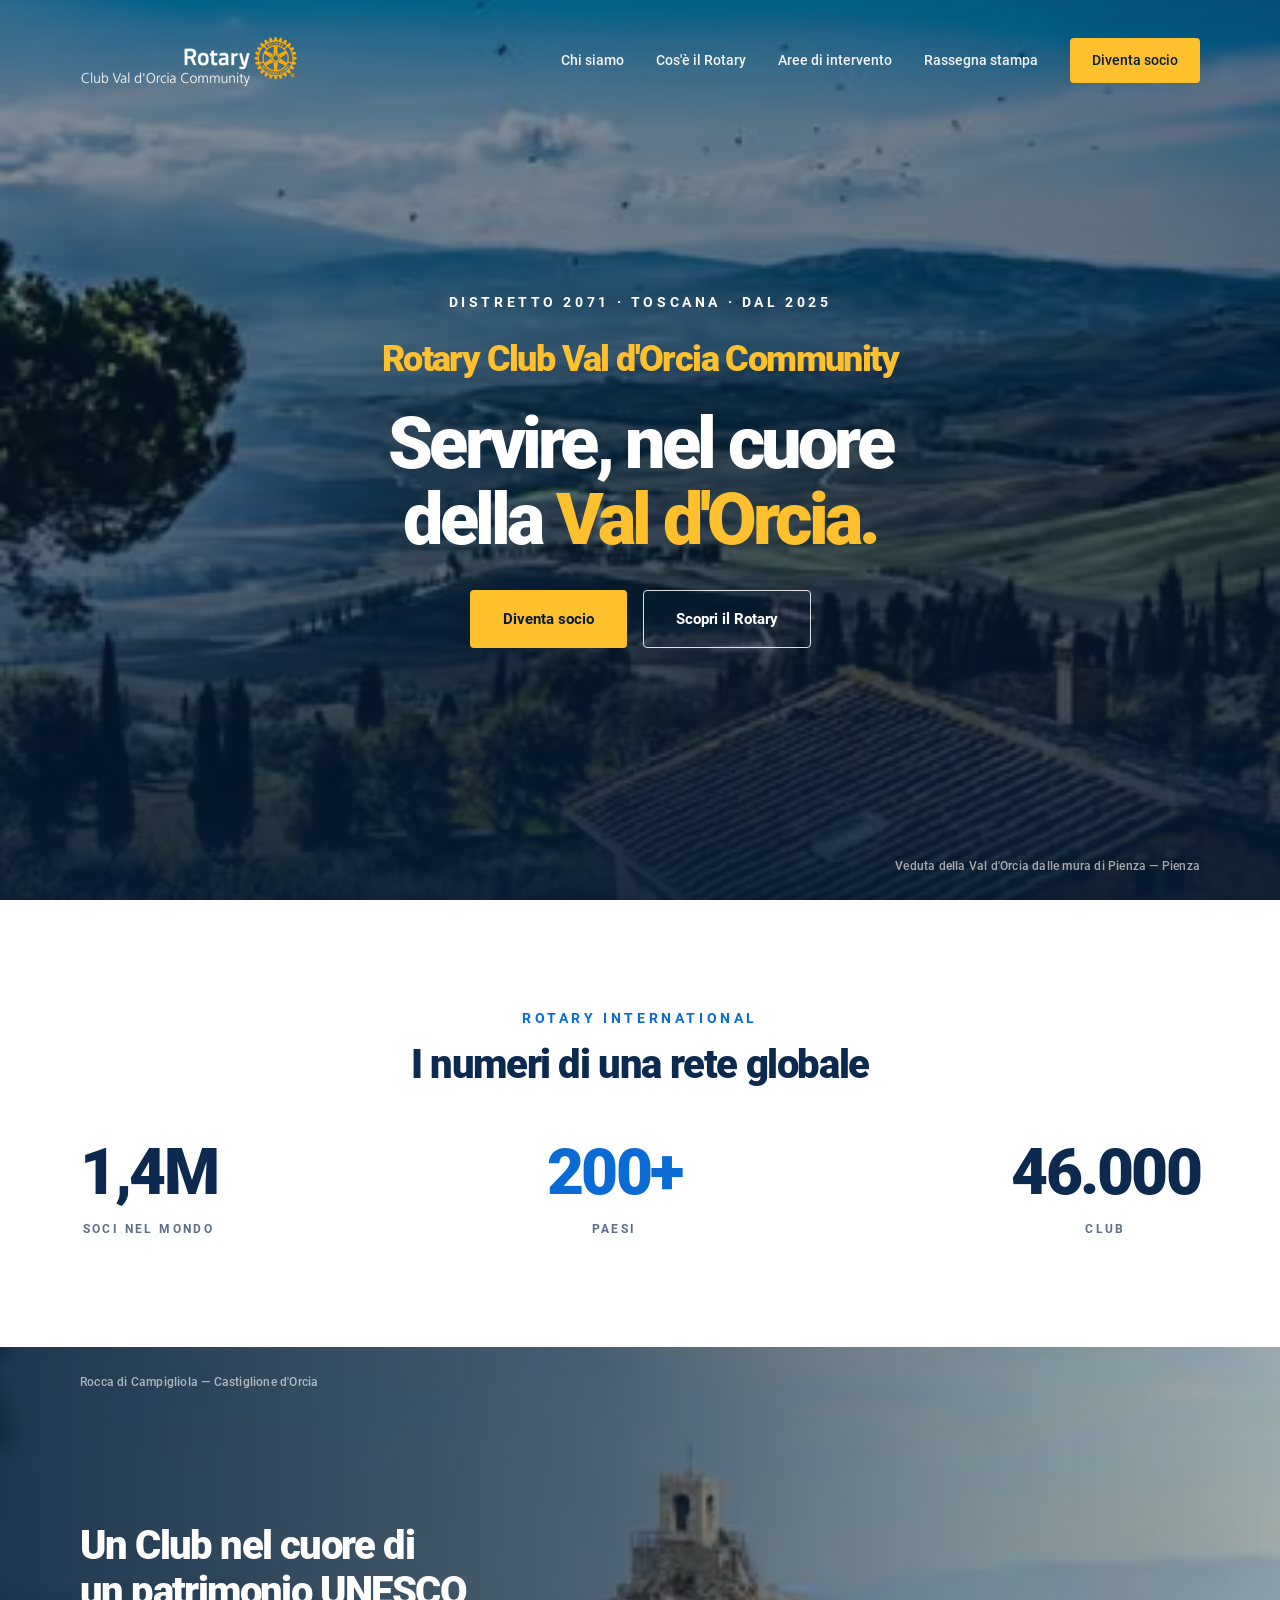
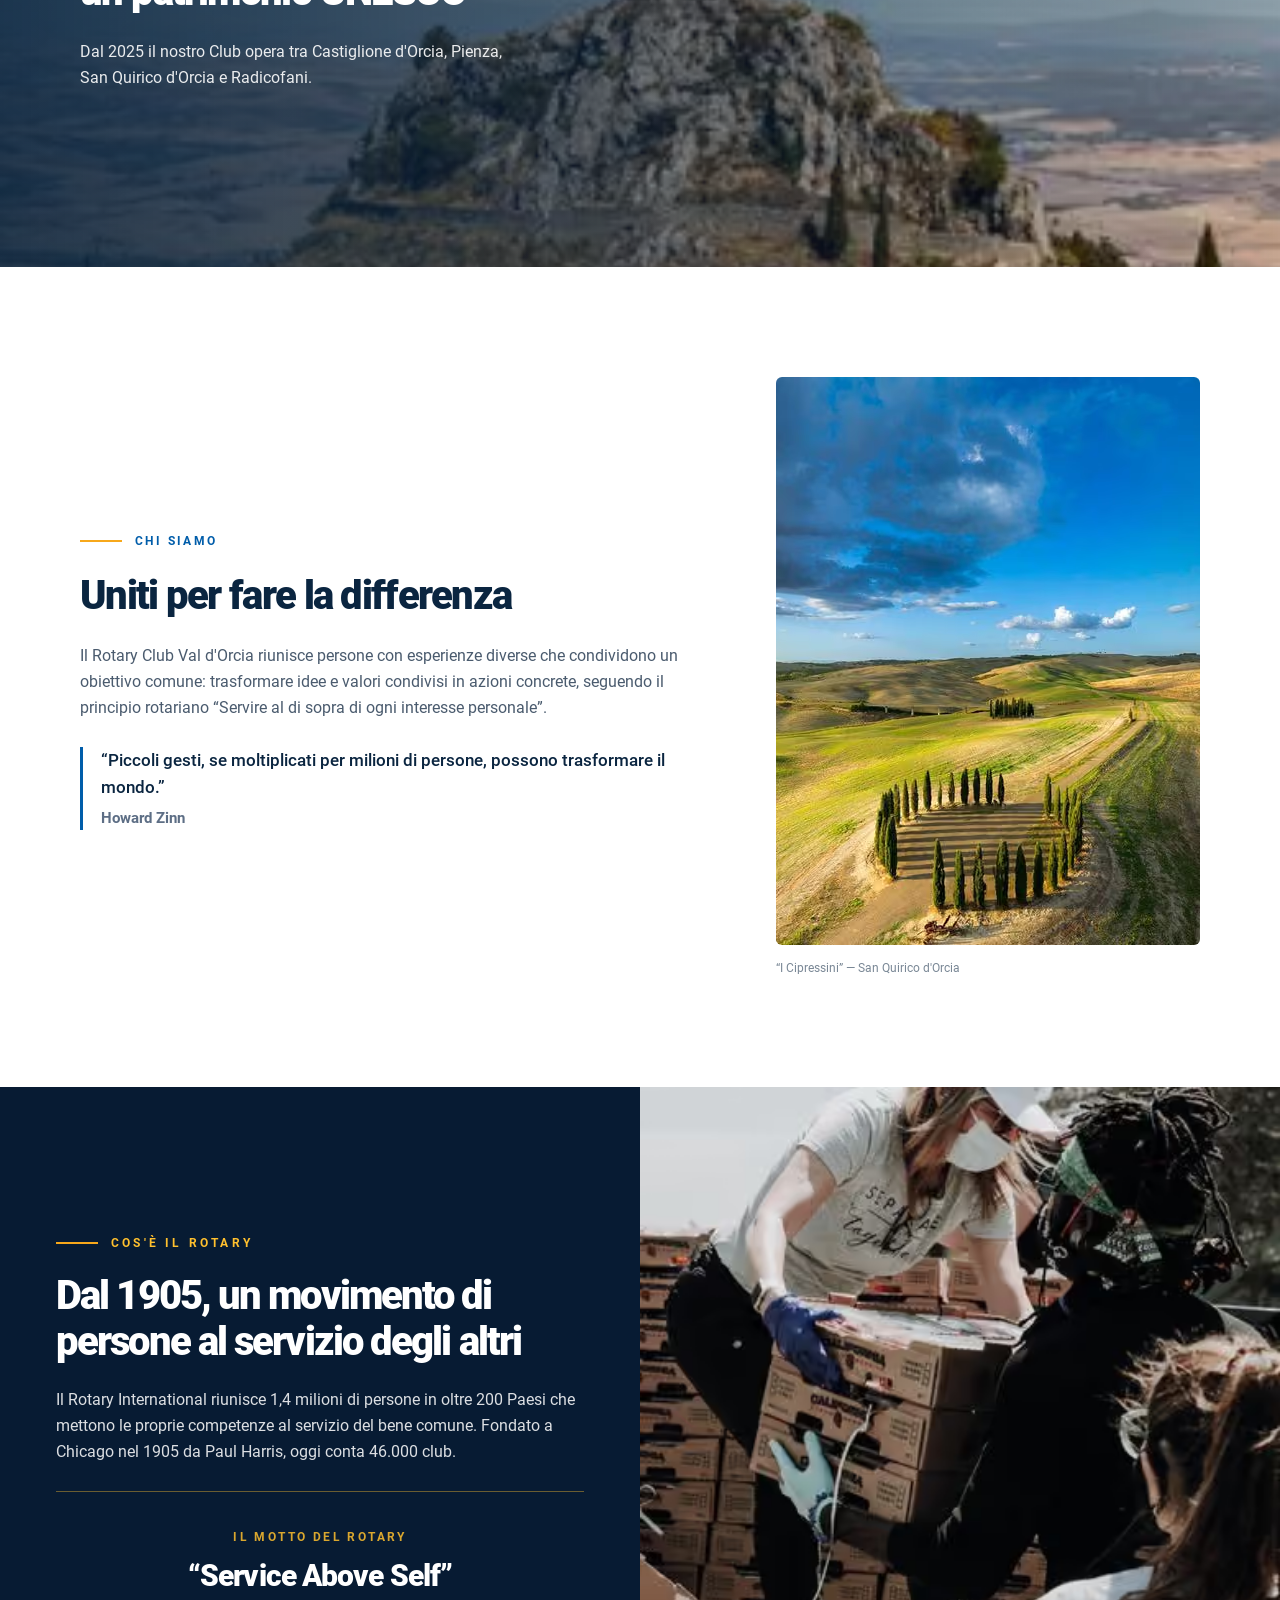
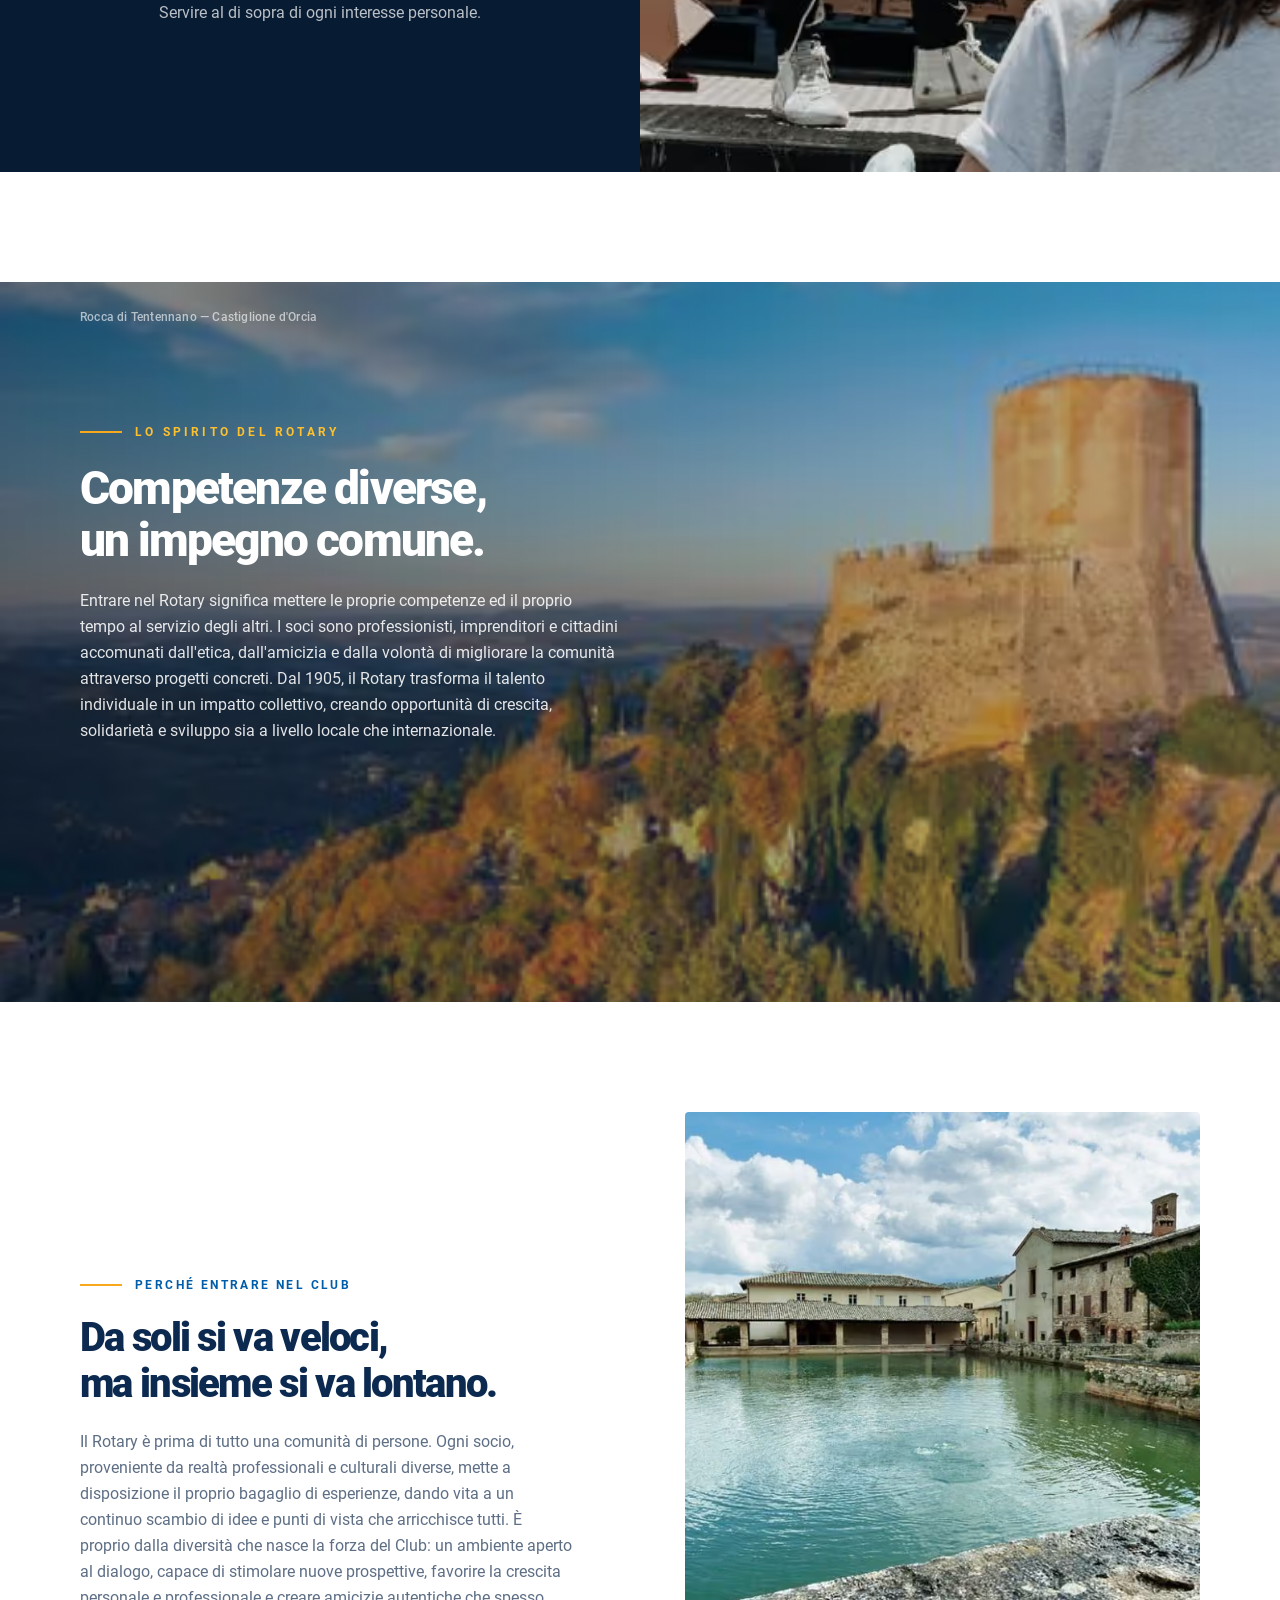
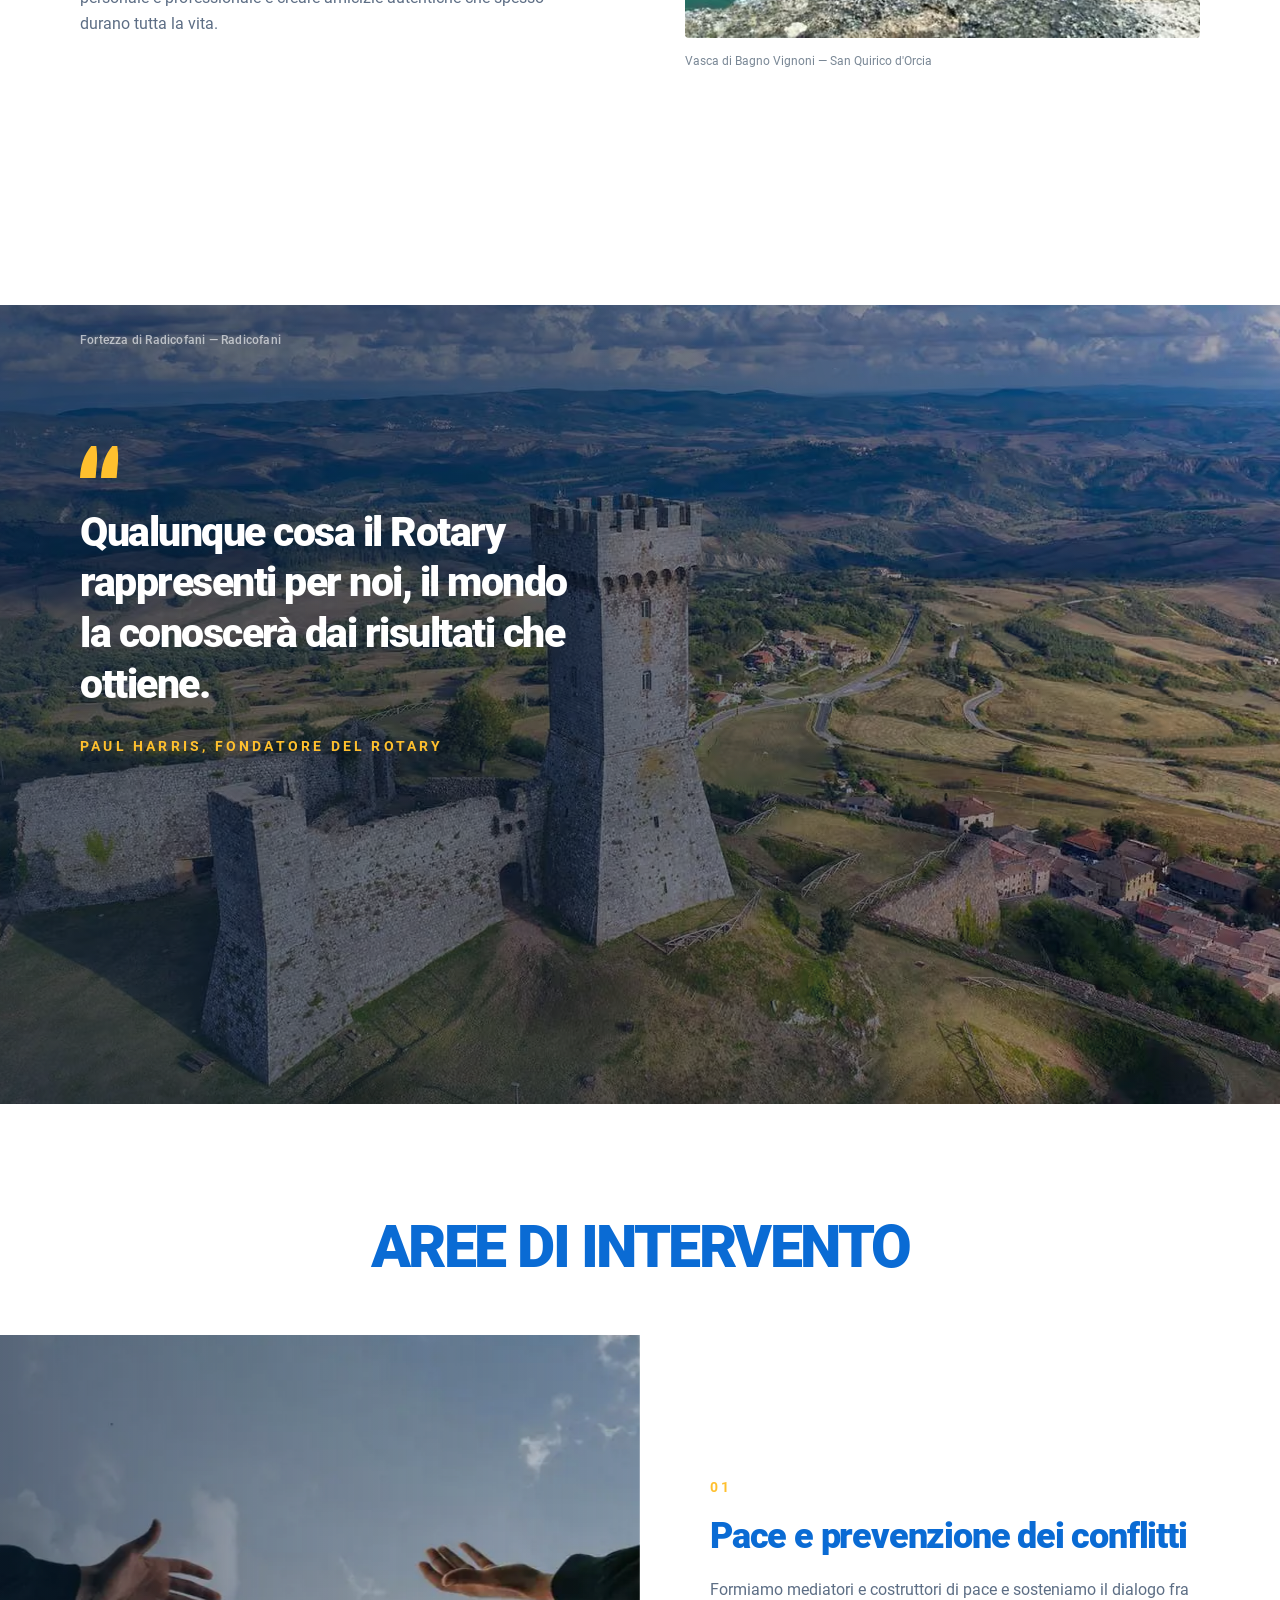
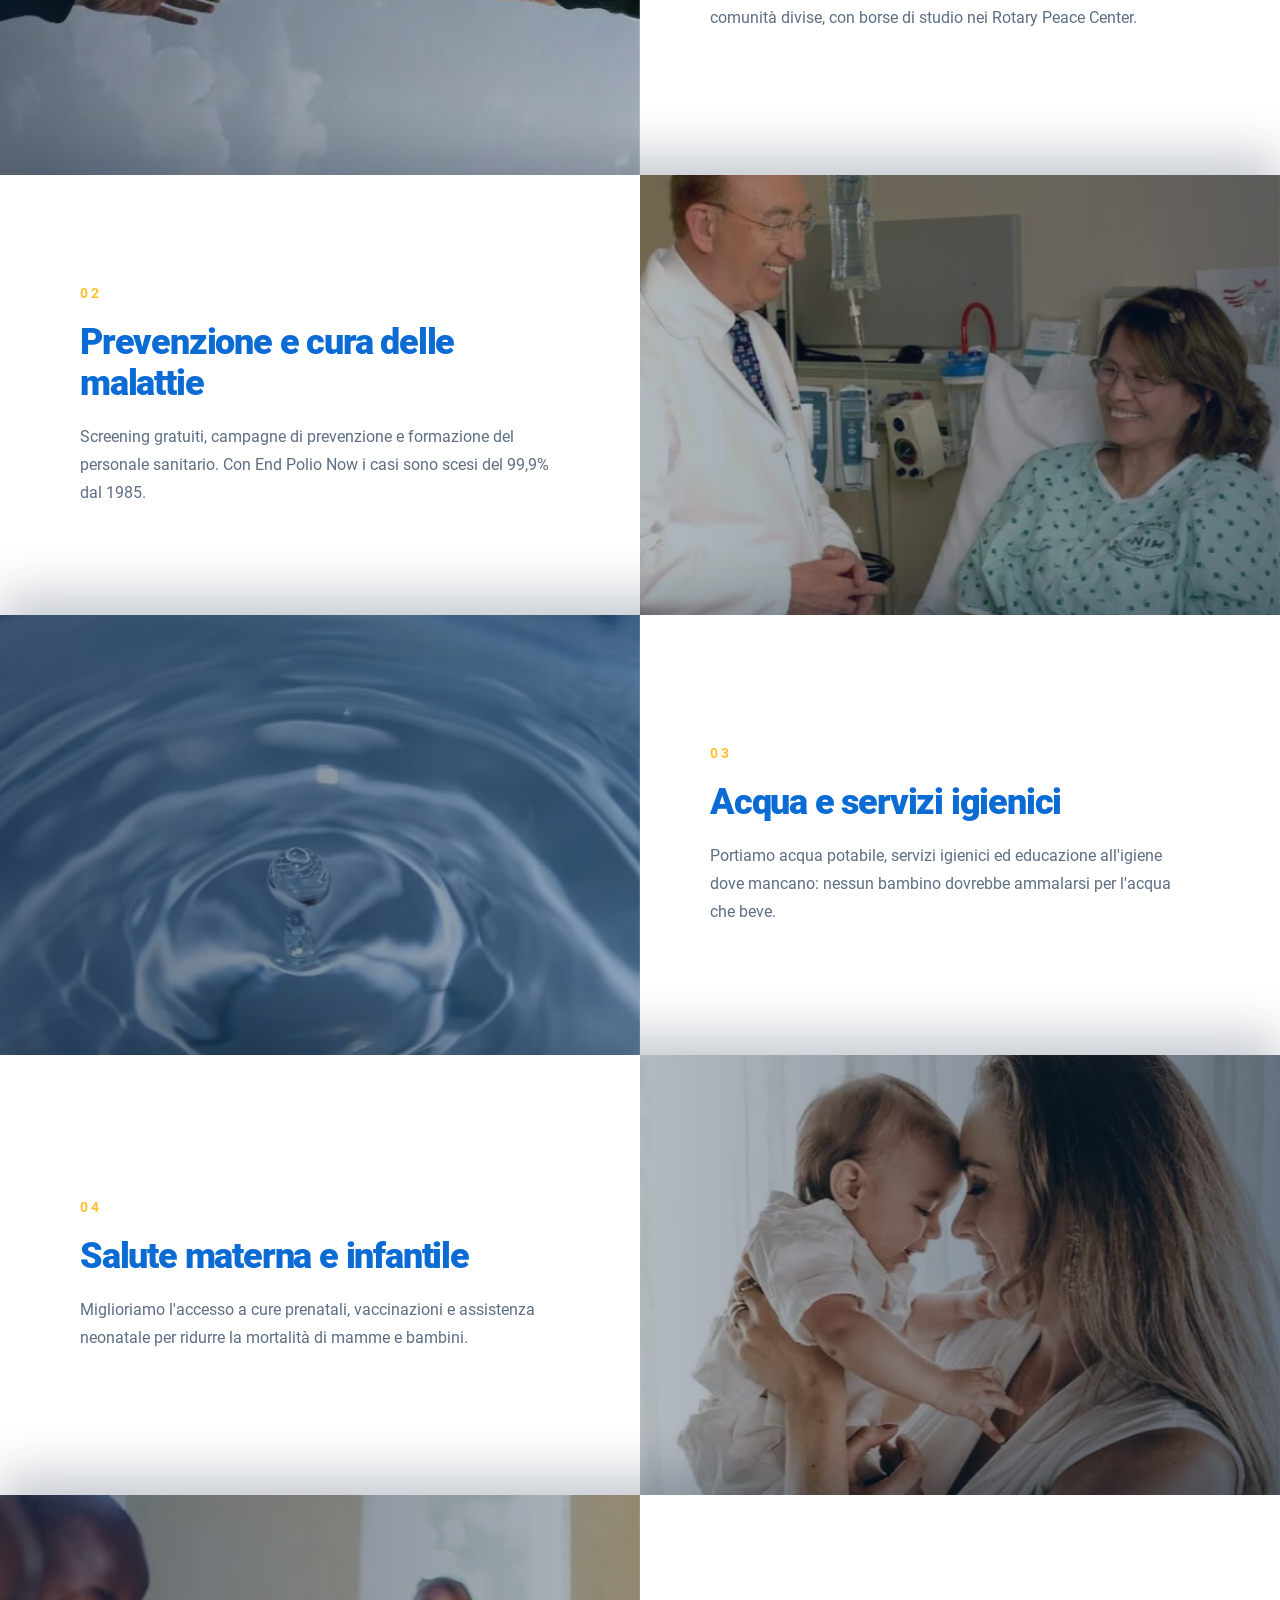
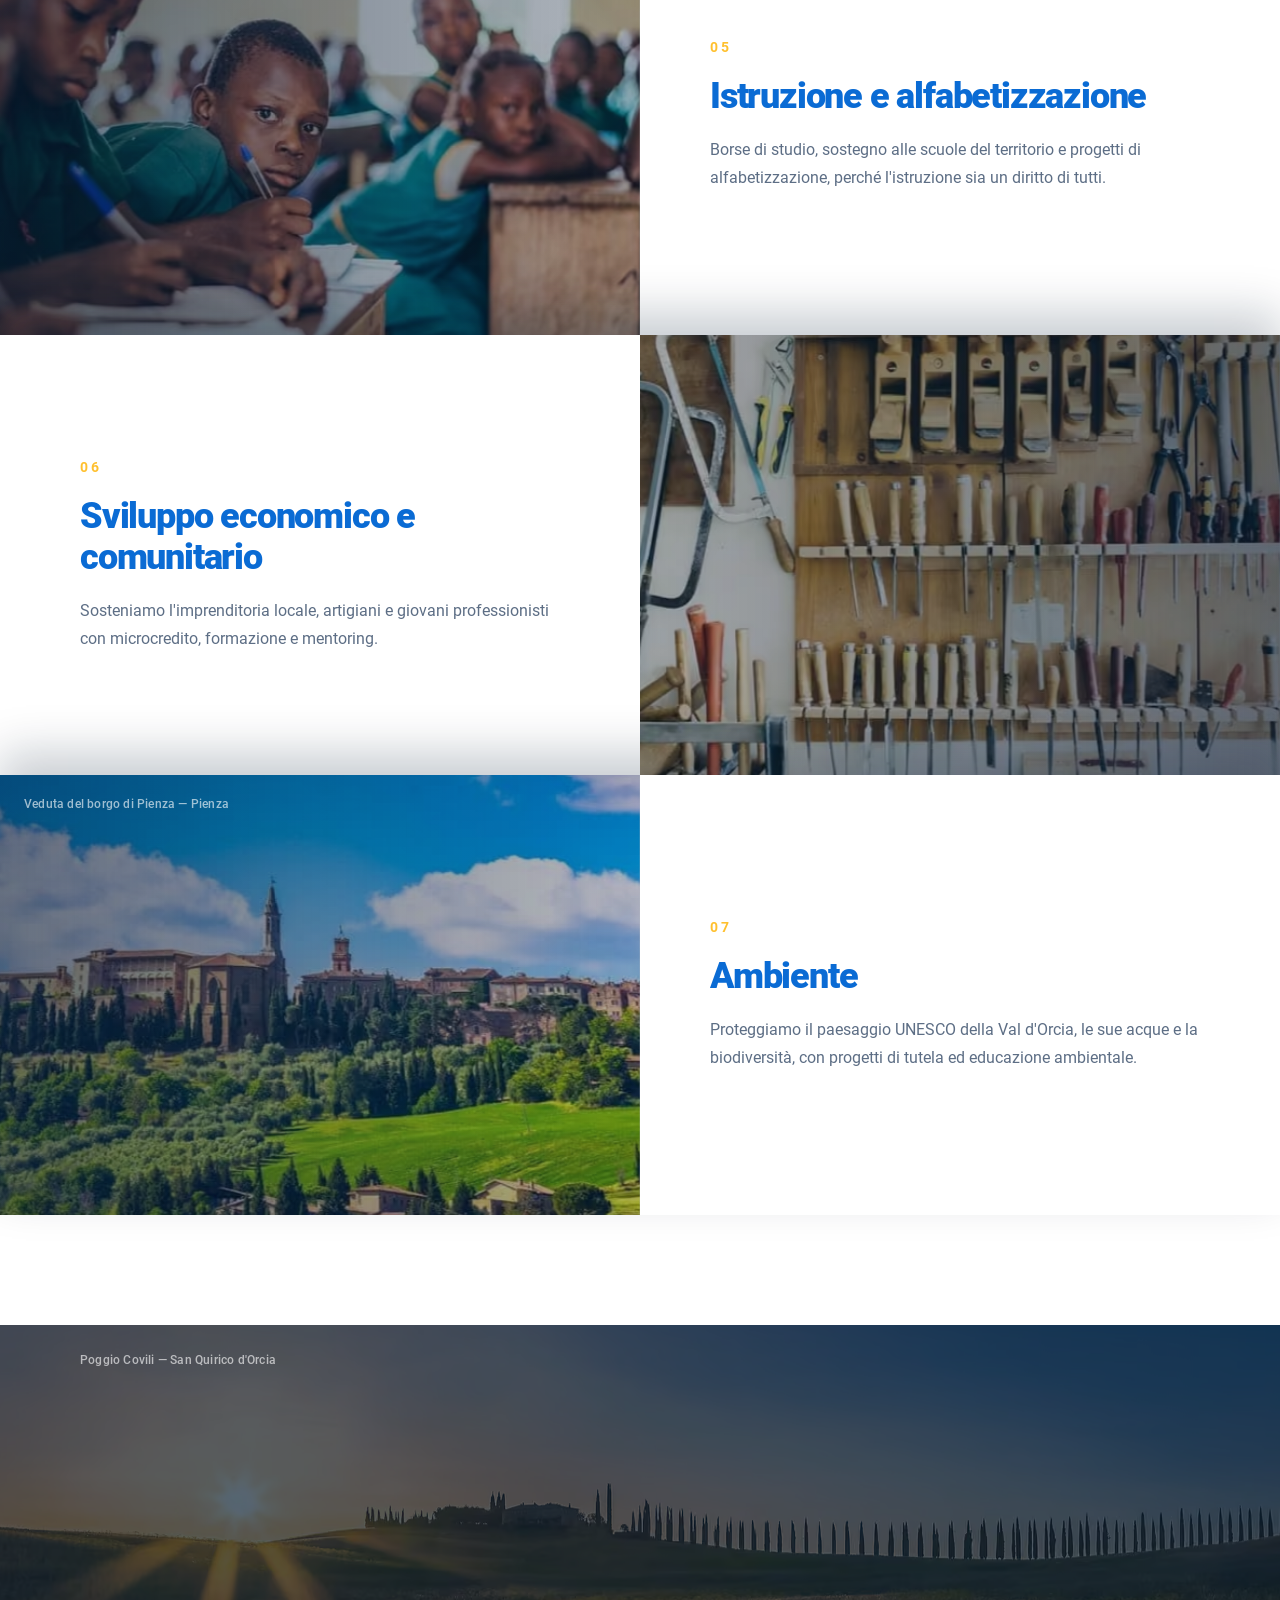
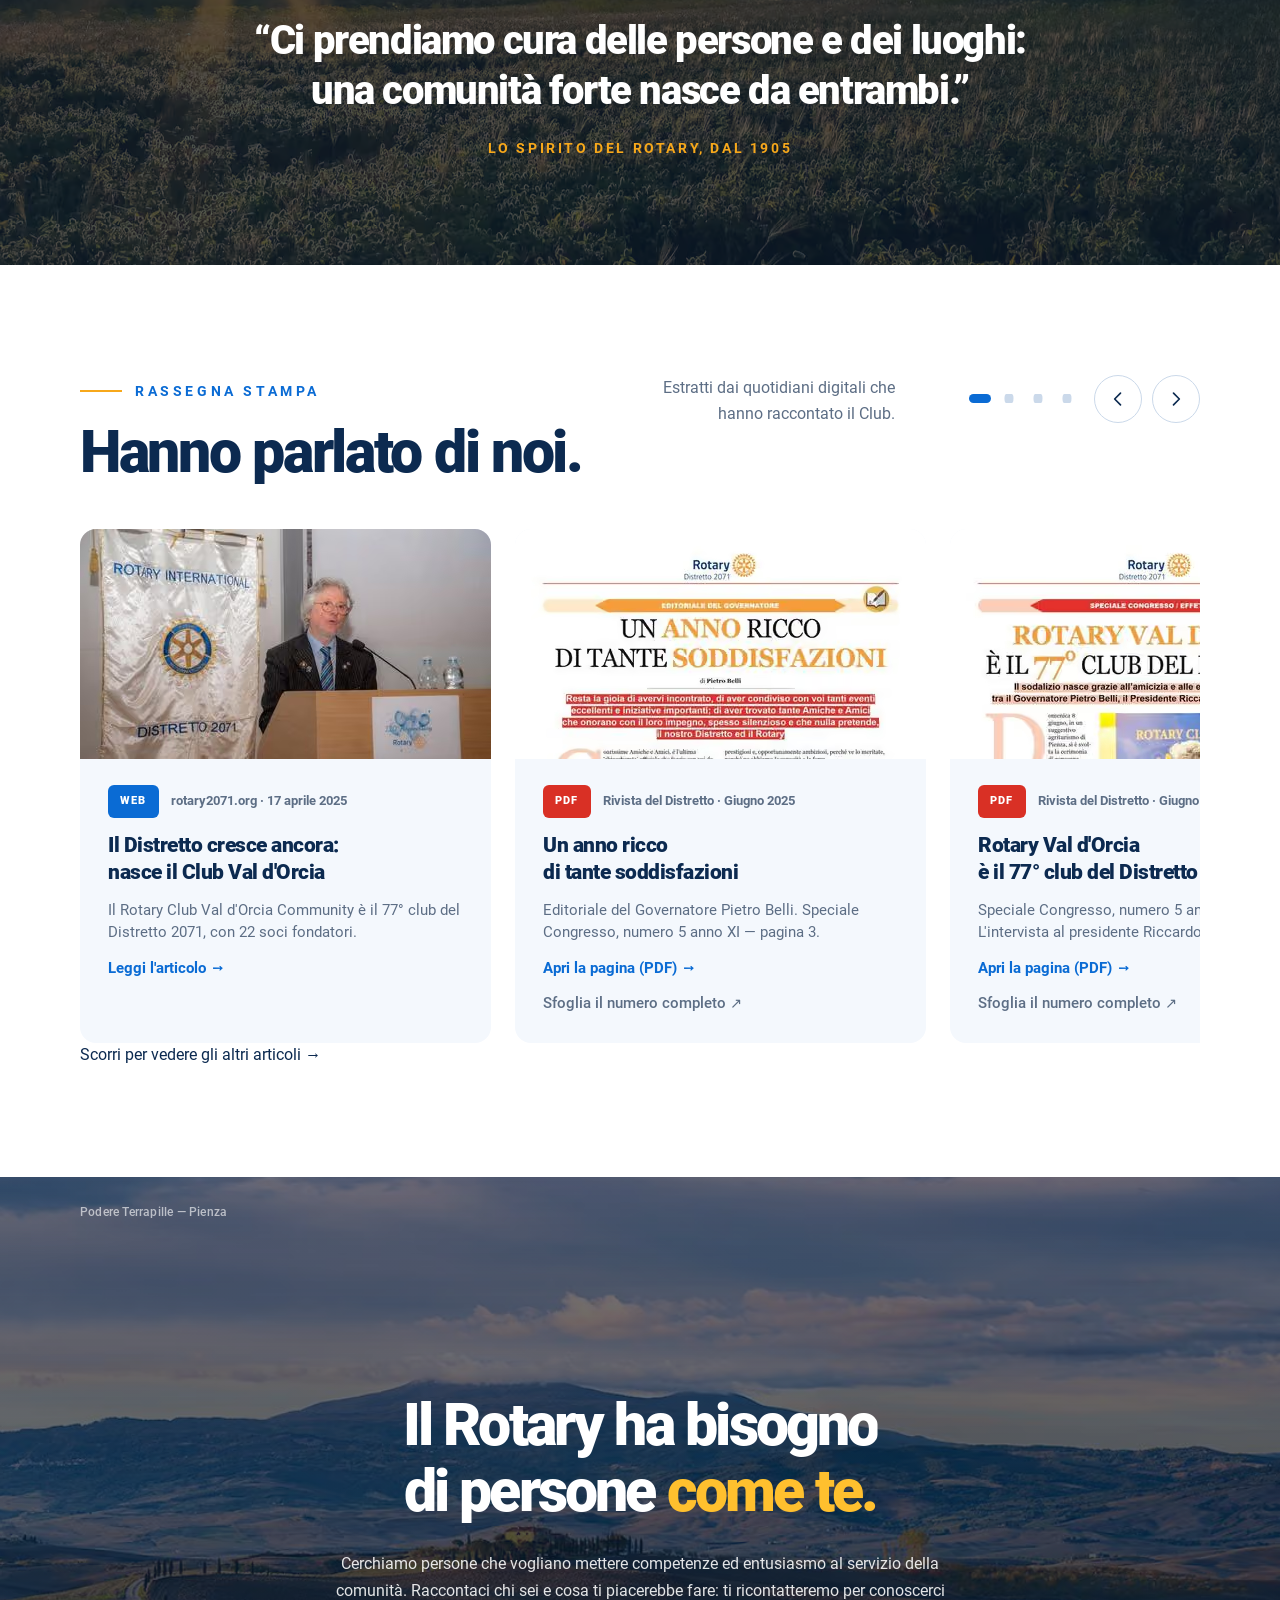
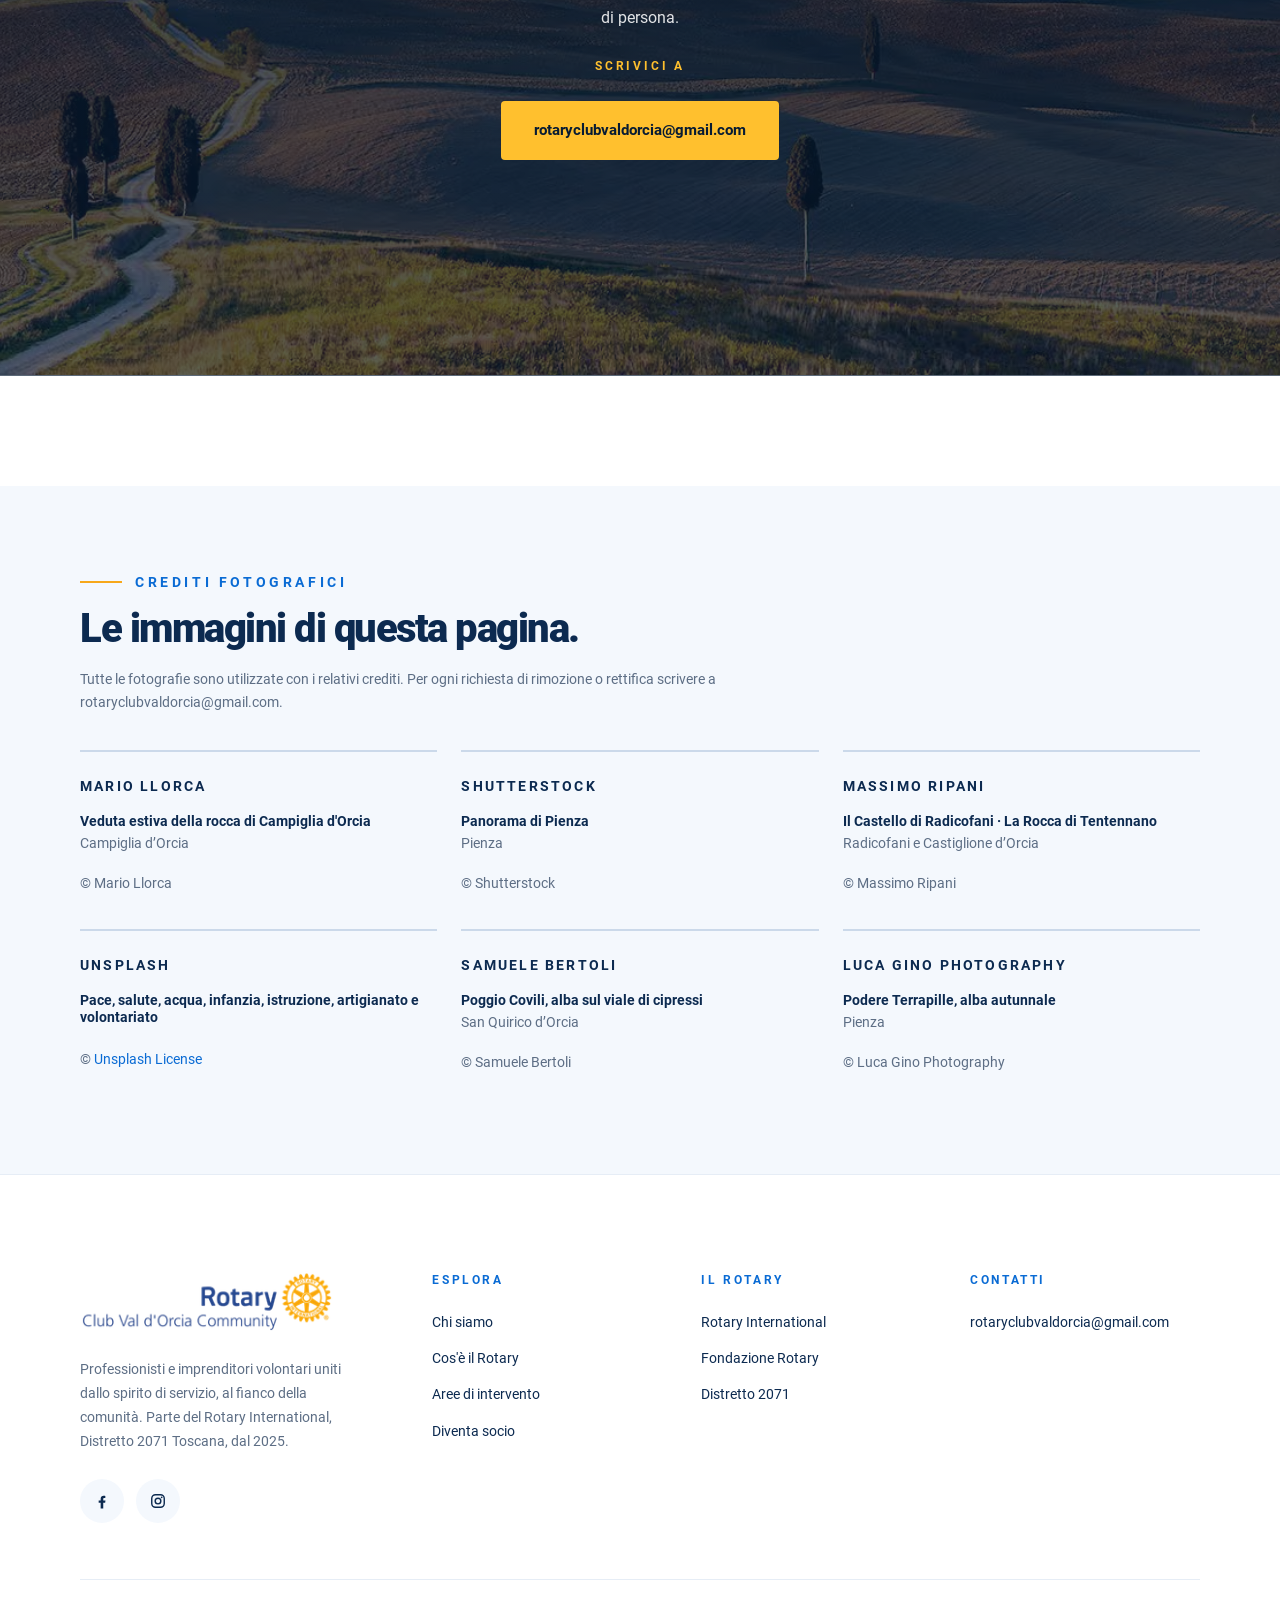
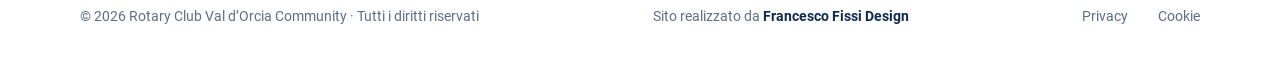
==== commit 50bef02c: "Add files via upload" ====
--- a/index.html
+++ b/index.html
@@ -41,7 +41,7 @@
 <link rel="preload" as="image" href="images/hero-1440.avif" type="image/avif" imagesrcset="images/hero-800.avif 800w, images/hero-1440.avif 1440w, images/hero-2400.avif 2400w" imagesizes="100vw" fetchpriority="high">
 <link rel="preload" as="font" type="font/woff2" href="fonts/roboto-400.woff2" crossorigin>
 <link rel="preload" as="font" type="font/woff2" href="fonts/roboto-900.woff2" crossorigin>
-<style>@font-face{font-family:'Roboto';font-style:normal;font-weight:400;font-display:swap;src:url(fonts/roboto-400.woff2) format('woff2')}@font-face{font-family:'Roboto';font-style:normal;font-weight:500;font-display:swap;src:url(fonts/roboto-500.woff2) format('woff2')}@font-face{font-family:'Roboto';font-style:normal;font-weight:700;font-display:swap;src:url(fonts/roboto-700.woff2) format('woff2')}@font-face{font-family:'Roboto';font-style:normal;font-weight:900;font-display:swap;src:url(fonts/roboto-900.woff2) format('woff2')}@font-face{font-family:'Roboto';font-style:italic;font-weight:400;font-display:swap;src:url(fonts/roboto-400i.woff2) format('woff2')}@font-face{font-family:'Roboto ripiego';src:local('Arial'),local('Helvetica Neue'),local('Liberation Sans');ascent-override:92.7%;descent-override:24.4%;line-gap-override:0%;size-adjust:100.06%}:root{--navy:#071B33;--royal:#0C2A50;--azure:#0A6BD4;--blu:#005DAA;--gold:#FFC02E;--oro-filetto:#F7A81B;--ink:#5D6E85;--line:#E6EDF6;--mist:#F4F8FD;--grigio:#7A8896;--bordo:#CBD9EA;--frame:1440px;--pad:80px}*{box-sizing:border-box;margin:0;padding:0}html{scroll-behavior:smooth}body{font-family:'Roboto','Roboto ripiego',system-ui,-apple-system,"Segoe UI",sans-serif;color:var(--royal);background:#fff;line-height:1.5;-webkit-font-smoothing:antialiased;overflow-x:clip}@supports not (overflow-x:clip){body{overflow-x:hidden}}img{max-width:100%;display:block}a{color:inherit;text-decoration:none}section{scroll-margin-top:96px}.wrap{max-width:var(--frame);margin:0 auto;padding:0 var(--pad)}.sr-only{position:absolute;width:1px;height:1px;padding:0;margin:-1px;overflow:hidden;clip:rect(0 0 0 0);white-space:nowrap;border:0}#top-sentinel{position:absolute;top:0;left:0;width:1px;height:60px;pointer-events:none}.rv{opacity:0;transform:translate3d(0,26px,0);transition:opacity .9s cubic-bezier(.16,1,.3,1),transform .9s cubic-bezier(.16,1,.3,1)}.rv.in{opacity:1;transform:none}.rv-mask{clip-path:inset(0 0 106% 0);transition:opacity .9s cubic-bezier(.16,1,.3,1),transform .9s cubic-bezier(.16,1,.3,1),clip-path 1.05s cubic-bezier(.16,1,.3,1)}.rv-mask.in{clip-path:inset(-14% 0 -14% 0)}.zoom-in img{transform:scale(1.06);transition:transform 1.3s cubic-bezier(.16,1,.3,1)}.zoom-in.in img{transform:scale(1)}.bg{--over:0px}.hero-bg{--over:110px}.panel-bg{--over:110px}.spirito-bg{--over:110px}.risultati-bg{--over:60px;--alza:60px;--corsa:0px}.q-bg{--over:110px}.join-bg{--over:60px;--alza:61px;--corsa:0px}.bg{position:absolute;left:0;right:0;top:calc((var(--over) + var(--alza,0px)) * -1);height:calc(100% + var(--over) * 2);z-index:0;overflow:hidden;backface-visibility:hidden;will-change:transform}.bg img{width:100%;height:100%;object-fit:cover;display:block}.scrim{position:absolute;inset:0;z-index:1}.hero,.panel,.spirito,.risultati,.quote,.join{isolation:isolate;position:relative;overflow:hidden}.hero .wrap,.panel .inner,.spirito .wrap,.risultati .wrap,.quote .wrap,.join .wrap{position:relative;z-index:2;width:100%}.cap{position:absolute;z-index:3;font-size:12px;font-weight:500;line-height:15px;color:rgba(255,255,255,.62);letter-spacing:.2px}.cap-tl{top:28px;left:calc(max(0px,(100% - var(--frame)) / 2) + var(--pad))}.cap-br{bottom:26px;right:calc(max(0px,(100% - var(--frame)) / 2) + var(--pad));text-align:right}.btn{display:inline-flex;align-items:center;justify-content:center;gap:9px;padding:17px 32px;border-radius:4px;font-weight:600;font-size:15px;border:1.5px solid transparent;cursor:pointer;transition:transform .22s ease,background .22s ease,box-shadow .22s ease}.btn-gold{background:var(--gold);color:var(--navy)}.btn-gold:hover{transform:translateY(-2px);box-shadow:0 14px 30px rgba(255,192,46,.3)}.btn-ghost{border-color:rgba(255,255,255,.85);color:#fff}.btn-ghost:hover{background:rgba(255,255,255,.12);transform:translateY(-2px)}.btn:focus-visible,a:focus-visible,button:focus-visible{outline:3px solid var(--gold);outline-offset:3px}.eyebrow{display:inline-flex;align-items:center;gap:13px;font-size:12px;font-weight:700;letter-spacing:3.2px;line-height:16px}.eyebrow.azure{font-size:14px;letter-spacing:3.6px}.eyebrow.blu{font-size:12px;letter-spacing:2.4px}.eyebrow::before{content:"";width:42px;height:2px;background:var(--oro-filetto);flex:none;transition:width .9s .15s cubic-bezier(.16,1,.3,1)}.eyebrow.rv::before{width:0}.eyebrow.rv.in::before{width:42px}.eyebrow.gold{color:var(--gold)}.oro{color:var(--gold)}.eyebrow.blu{color:var(--blu)}.eyebrow.azure{color:var(--azure)}header{position:fixed;top:0;left:0;right:0;z-index:60;padding:34px 0;color:#fff;transition:background .35s ease,box-shadow .35s ease,padding .35s ease}header .wrap{display:flex;align-items:center;justify-content:space-between;gap:24px}.logo img{height:53px;width:auto}.logo .blue{display:none}nav.links{display:flex;align-items:center;gap:32px}nav.links a{font-size:14px;font-weight:500;color:#fff;opacity:.94;transition:opacity .2s,color .2s}nav.links a:hover{opacity:1}.nav-cta{background:var(--gold);color:var(--navy)!important;padding:12px 22px;border-radius:4px;font-weight:600;font-size:13.5px;opacity:1!important;transition:transform .2s}.nav-cta:hover{transform:translateY(-2px)}header.stuck{background:rgba(255,255,255,.96);backdrop-filter:saturate(1.5) blur(12px);box-shadow:0 1px 0 var(--line),0 8px 24px rgba(12,42,80,.07);padding:14px 0}header.stuck .logo .white{display:none}header.stuck .logo .blue{display:block}header.stuck nav.links a{color:var(--royal)}.burger{display:none;background:none;border:0;cursor:pointer;padding:8px}.burger span{display:block;width:24px;height:2px;background:#fff;margin:5px 0;transition:.3s}header.stuck .burger span{background:var(--royal)}.hero{height:940px;display:flex;align-items:center;justify-content:center;text-align:center;color:#fff}.hero .scrim{background:linear-gradient(180deg,rgba(7,27,51,.5) 0%,rgba(7,27,51,.56) 50%,rgba(7,27,51,.92) 100%)}.hero-inner{width:1180px;max-width:100%;margin:0 auto;display:flex;flex-direction:column;align-items:center;gap:26px}.kicker{font-size:14px;font-weight:700;letter-spacing:3.6px;color:#fff}.hero .club{font-size:40px;font-weight:900;letter-spacing:-1.6px;line-height:54px;color:var(--gold)}.hero h1{font-size:80px;font-weight:900;line-height:90px;letter-spacing:-3.8px}.hero-btns{display:flex;gap:16px;justify-content:center;flex-wrap:wrap;padding-top:6px}.stats{padding:110px 0;background:#fff}.stats-head{display:flex;flex-direction:column;align-items:center;text-align:center;gap:16px;margin-bottom:46px}.stats .eyebrow::before{display:none}.stats .stat{text-align:center}.stats-head h2{font-size:40px;font-weight:900;line-height:42px;letter-spacing:-1.4px;color:var(--royal)}.stats .row{display:flex;justify-content:space-between;gap:32px;flex-wrap:wrap}.stat b{display:block;font-size:64px;font-weight:900;letter-spacing:-2.5px;line-height:1.21;color:var(--royal)}.stat.alt b{color:var(--azure)}.stat b.counting{font-variant-numeric:tabular-nums}.stat span{display:block;margin-top:12px;font-size:11.5px;font-weight:700;line-height:1.21;letter-spacing:2.4px;color:var(--ink)}.panel{height:520px;display:flex;align-items:center;color:#fff}.panel .scrim{background:linear-gradient(90deg,rgba(10,37,64,.87) 0%,rgba(10,37,64,.60) 47%,rgba(10,37,64,0) 100%)}.panel .inner{max-width:var(--frame);margin:0 auto;width:100%;padding:0 var(--pad)}.panel .col{width:620px;max-width:100%;display:flex;flex-direction:column;gap:24px}.panel h2{font-size:40px;font-weight:900;line-height:45px;letter-spacing:-1.6px;max-width:467px}.panel h2 .dico::after{content:"\A";white-space:pre}.panel p{font-size:16px;line-height:26px;max-width:445px;color:rgba(255,255,255,.9)}.about{padding:110px 0;background:#fff}.about .wrap{padding:0 160px}.about .grid{display:grid;grid-template-columns:540px 484px;gap:96px;align-items:center}.about h2{font-size:40px;font-weight:900;line-height:45px;letter-spacing:-1.7px;color:#0A2540;margin:24px 0}.about p{color:#4A5B6E;font-size:16px;line-height:26px}.pull{display:flex;flex-direction:column;gap:6px;margin-top:26px;padding-left:18px;border-left:3px solid var(--blu)}.pull q{display:block;font-weight:500;font-size:17px;line-height:27px;color:#0A2540;quotes:none}.pull cite{font-style:normal;font-weight:600;font-size:15px;color:var(--ink)}.about figure img{width:484px;max-width:100%;height:568px;object-fit:cover;border-radius:6px}.about figcaption{margin-top:14px;font-size:12px;color:var(--grigio)}.rotary{display:grid;grid-template-columns:720px 1fr;min-height:680px;background:var(--navy)}.rotary .col{padding:104px 80px;display:flex;flex-direction:column;justify-content:center;gap:22px;color:#fff}.rotary h2{font-size:40px;font-weight:900;line-height:45px;letter-spacing:-1.9px}.rotary p{font-size:16px;line-height:26px;color:rgba(255,255,255,.86)}.rotary .motto{border-top:1px solid rgba(255,192,46,.4);padding-top:26px;margin-top:4px;text-align:center}.rotary .motto .lbl{display:block;font-size:12px;font-weight:700;letter-spacing:2.4px;color:var(--gold);opacity:.85}.rotary .motto strong{display:block;margin-top:10px;font-size:30px;font-weight:900;letter-spacing:-.9px;line-height:36px}.rotary .motto span{display:block;margin-top:8px;font-size:16px;line-height:22px;color:rgba(255,255,255,.72)}.rotary .foto{position:relative;overflow:hidden}.rotary .foto img{width:100%;height:100%;object-fit:cover}.spirito{min-height:720px;display:flex;align-items:flex-start;color:#fff;padding:142px 0 60px}.spirito .scrim{background:linear-gradient(90deg,rgba(7,27,51,.56) 0%,rgba(21,81,153,.258) 100%)}.spirito .col{max-width:700px;display:flex;flex-direction:column;align-items:flex-start;gap:22px}.spirito h2{font-size:50px;font-weight:900;line-height:54px;letter-spacing:-1.8px}.spirito p,.panel p,.about p,.rotary p,.perche p,.arow p,.join p,.press .note{text-wrap:pretty}.spirito p{font-size:16px;line-height:26px;color:rgba(255,255,255,.88);max-width:540px}.perche{padding:0;background:#fff}.perche .grid{display:grid;grid-template-columns:560px 640px;gap:80px;align-items:center;min-height:683px}.perche figure{align-self:start}.perche h2{font-size:40px;font-weight:900;line-height:45px;letter-spacing:-1.7px;color:var(--royal);margin:22px 0}.perche p{font-size:16px;line-height:26px;color:var(--ink);max-width:493px}.perche figure img{width:100%;height:654px;object-fit:cover;border-radius:4px;display:block}.perche figcaption{margin-top:14px;font-size:12px;color:var(--grigio)}.risultati{min-height:799px;display:flex;align-items:flex-start;color:#fff;padding:151px 0 60px}.risultati .scrim{background:linear-gradient(255deg,rgba(7,27,51,.22) 0%,rgba(7,27,51,.57) 50%,rgba(7,27,51,.66) 100%)}.risultati .col{max-width:1253px;display:flex;flex-direction:column;align-items:flex-start;text-align:left;gap:26px}.risultati .virg{height:25px;color:var(--gold)}.risultati .virg svg{display:block;width:41px;height:32px;margin-top:-10px;fill:currentColor}.risultati blockquote{font-size:40px;font-weight:900;line-height:45px;letter-spacing:-1.5px;quotes:none;max-width:495px}.risultati .firma{font-size:14px;font-weight:700;letter-spacing:3.2px;color:var(--gold)}.areas-head{padding:110px 0 55px;text-align:center}.areas-head h2{font-size:64px;font-weight:900;line-height:1.21;letter-spacing:-2.5px;color:var(--azure)}#aree{position:relative}.arow{position:sticky;top:var(--barra,78px);background:#fff;box-shadow:0 -22px 44px rgba(7,27,51,.22)}.arow:first-of-type{box-shadow:none}.arow:nth-of-type(1){z-index:1}.arow:nth-of-type(2){z-index:2}.arow:nth-of-type(3){z-index:3}.arow:nth-of-type(4){z-index:4}.arow:nth-of-type(5){z-index:5}.arow:nth-of-type(6){z-index:6}.arow:nth-of-type(7){z-index:7}.arow{display:grid;grid-template-columns:720px 720px;justify-content:center;min-height:440px}.arow .media{position:relative;overflow:hidden;min-height:440px}.arow .media img{position:absolute;top:-10%;left:0;width:100%;height:120%;object-fit:cover;will-change:transform}.arow .media::after{content:"";position:absolute;inset:0}.arow:nth-of-type(1) .media::after{background:linear-gradient(90deg,rgba(7,27,51,.5),rgba(7,27,51,0))}.arow:nth-of-type(2) .media::after{background:linear-gradient(90deg,rgba(7,27,51,.31),rgba(7,27,51,.57))}.arow:nth-of-type(3) .media::after{background:linear-gradient(90deg,rgba(7,27,51,.62),rgba(7,27,51,.3))}.arow:nth-of-type(4) .media::after{background:linear-gradient(90deg,rgba(7,27,51,.3),rgba(7,27,51,.62))}.arow:nth-of-type(5) .media::after{background:linear-gradient(90deg,rgba(7,27,51,.62),rgba(7,27,51,.3))}.arow:nth-of-type(6) .media::after{background:linear-gradient(90deg,rgba(7,27,51,.3),rgba(7,27,51,.62))}.arow:nth-of-type(7) .media::after{background:linear-gradient(90deg,rgba(7,27,51,.62),rgba(7,27,51,.3))}.arow .body{display:flex;flex-direction:column;justify-content:center;gap:18px;padding:60px 80px 60px 70px}.arow:nth-of-type(even) .body{padding:60px 70px 60px 80px}.arow .num{font-size:14px;font-weight:700;letter-spacing:2.8px;color:var(--gold)}.arow h3{font-size:40px;font-weight:900;letter-spacing:-1.2px;line-height:44px;color:var(--azure)}.arow p{font-size:16px;line-height:28px;color:var(--ink);max-width:560px}.arow .cap{color:rgba(255,255,255,.62)}.arow .cap-tl{top:22px;left:24px}.gap{height:110px}.quote{height:540px;display:flex;align-items:flex-start;justify-content:center;text-align:center;color:#fff;background:#0A2540;padding:291px 0 106px}.quote .scrim{background:rgba(10,31,51,.68)}.quote blockquote{font-size:40px;font-weight:900;line-height:50px;letter-spacing:-1.4px;max-width:860px;margin:0 auto;quotes:none}.quote .src{margin-top:22px;font-size:14px;font-weight:600;letter-spacing:2.6px;color:#F7A81B}.press{background:#fff;padding:110px 0}.press .head{display:flex;justify-content:space-between;align-items:flex-start;gap:40px;margin-bottom:44px}.press h2{font-size:64px;font-weight:900;line-height:1.21;letter-spacing:-2.3px;margin-top:20px;color:var(--royal)}.press .note{font-size:16px;line-height:26px;color:var(--ink);text-align:right;max-width:240px}.press .comandi{display:flex;align-items:center;gap:16px;flex:none}.dots{display:flex;align-items:center;gap:7px}.dots i{width:22px;height:9px;border-radius:5px;background:var(--bordo);transform:scaleX(.409);transform-origin:center;transition:transform .3s cubic-bezier(.22,.75,.3,1),background .3s}.dots i.on{transform:none;background:var(--azure)}.frecce{display:flex;gap:10px}.frecce button{width:48px;height:48px;border-radius:24px;border:1.5px solid var(--bordo);background:#fff;display:flex;align-items:center;justify-content:center;cursor:pointer;color:var(--royal);transition:border-color .2s,background .2s,transform .2s}.frecce button:hover{border-color:var(--azure);color:var(--azure);transform:translateY(-2px)}.frecce svg{width:20px;height:20px}.press .viewport{overflow:hidden}.press .track{display:flex;gap:24px;will-change:transform}.pcard{flex:0 0 411px;background:var(--mist);border-radius:16px;overflow:hidden;display:flex;flex-direction:column}.pcard .thumb{width:100%;height:230px;object-fit:cover}.pcard .body{padding:26px 28px 28px;display:flex;flex-direction:column;gap:14px;flex:1}.pcard .meta{display:flex;align-items:center;gap:12px}.badge{color:#fff;font-size:11px;font-weight:900;letter-spacing:1.2px;padding:8px 12px;border-radius:6px}.badge.pdf{background:#D93025}.badge.web{background:var(--azure)}.pcard .src{font-size:12.5px;font-weight:600;color:var(--ink)}.pcard h3{font-size:21px;font-weight:900;line-height:27px;letter-spacing:-.5px;color:var(--royal)}.pcard p{font-size:14.5px;line-height:22px;color:var(--ink)}.pcard .lk{display:inline-flex;align-items:center;gap:9px;font-size:14.5px;font-weight:600;color:var(--azure)}.pcard .lk.alt{color:var(--ink);font-weight:500}.pcard .lk:hover{text-decoration:underline}.join{min-height:799px;display:flex;align-items:center;text-align:center;color:#fff;padding:150px 0}.join .scrim{background:linear-gradient(180deg,rgba(7,27,51,.5) 0%,rgba(7,27,51,.74) 55%,rgba(7,27,51,.66) 100%)}.join .wrap{display:flex;flex-direction:column;align-items:center;gap:26px}.join h2{font-size:64px;font-weight:900;line-height:67px;letter-spacing:-2.8px}.join p{font-size:16px;line-height:27px;max-width:620px;color:rgba(255,255,255,.88)}.join .lbl{font-size:12px;font-weight:700;letter-spacing:2.8px;color:var(--gold)}.credits{background:var(--mist);padding:80px 0 90px}.credits h2{font-size:40px;font-weight:900;line-height:1.21;letter-spacing:-1.5px;margin:16px 0;color:var(--royal)}.credits .intro{font-size:14px;line-height:23px;color:var(--ink);max-width:760px}.credits .grid{display:grid;grid-template-columns:repeat(3,1fr);gap:24px;margin-top:36px}.ccol{border-top:2px solid var(--bordo);padding-top:26px;box-sizing:border-box}@media (min-width:1081px){.ccol{min-height:155px}}.ccol h4{font-size:14px;line-height:17px;font-weight:700;letter-spacing:2.2px;color:var(--royal);margin-bottom:18px}.ccol b{display:block;font-size:14px;line-height:17px;font-weight:600;color:var(--royal);max-width:340px}.ccol span{display:block;font-size:14px;line-height:20px;color:var(--ink);margin-top:3px;max-width:340px}.ccol a{color:var(--azure)}footer{background:#fff;border-top:1px solid var(--line);padding:96px 0 44px}.f-top{display:grid;grid-template-columns:400px 1fr 1fr 300px;gap:60px}.f-brand img{height:60px;width:auto;margin-bottom:26px}.f-brand p{font-size:14px;line-height:24px;color:var(--ink);max-width:380px}.social{display:flex;gap:12px;margin-top:26px}.social a{width:44px;height:44px;border-radius:50%;background:var(--mist);display:flex;align-items:center;justify-content:center;color:var(--royal);transition:background .2s,transform .2s}.social a:hover{background:#e2ecf9;transform:translateY(-2px)}.social svg{width:20px;height:20px}.fcol h4{font-size:12px;font-weight:700;letter-spacing:2.6px;color:var(--azure);margin-bottom:22px}.fcol a,.fcol p{display:block;font-size:14px;color:var(--royal);margin-bottom:14px;line-height:1.6}.fcol a:hover{color:var(--azure)}.f-div{height:1px;background:var(--line);margin:56px 0 26px}.f-bot{display:flex;justify-content:space-between;align-items:center;gap:20px;flex-wrap:wrap;font-size:13.5px;color:var(--ink)}.f-bot .lks{display:flex;gap:30px}.f-bot .autore a{font-weight:600;color:var(--royal)}.f-bot .autore a:hover,.f-bot a:hover{color:var(--azure)}@media (max-width:1439px){.hero{height:auto;min-height:100vh;padding:170px 0 130px}.hero h1{font-size:clamp(38px,5.6vw,80px);line-height:1.06}.hero .club{font-size:clamp(22px,2.8vw,40px);line-height:1.15}.hero-inner{width:100%}.stats-head h2,.panel h2,.about h2,.rotary h2,.perche h2,.credits h2{font-size:clamp(26px,3.1vw,40px);line-height:1.16}.spirito h2{font-size:clamp(28px,3.6vw,50px);line-height:1.13}.areas-head h2,.press h2,.join h2{font-size:clamp(30px,4.6vw,64px);line-height:1.12}.risultati blockquote{font-size:clamp(24px,3.2vw,44px);line-height:1.24}.quote blockquote{font-size:clamp(22px,3.2vw,40px);line-height:1.26}.stat b{font-size:clamp(38px,5vw,64px)}.rotary{grid-template-columns:1fr 1fr}.rotary .col{padding:80px 56px}.about .wrap{padding:0 var(--pad)}.about .grid{grid-template-columns:1fr 424px;gap:64px}.about figure img{width:100%}.perche .grid{grid-template-columns:1fr 46%;gap:56px}.perche figure img{height:auto;aspect-ratio:640/654}.arow{grid-template-columns:1fr 1fr}.arow h3{font-size:clamp(24px,2.8vw,38px);line-height:1.16}.f-top{grid-template-columns:1.4fr 1fr 1fr 1.1fr}}@media (max-width:1080px){:root{--pad:48px}.about .grid,.perche .grid{grid-template-columns:1fr;gap:44px}.perche .grid{min-height:0}.perche{padding:80px 0}.perche figure{align-self:stretch}.perche p{max-width:none}.about figure img{height:auto;aspect-ratio:484/568}.credits .grid{grid-template-columns:1fr 1fr}.f-top{grid-template-columns:1fr 1fr;gap:44px}.f-brand{grid-column:1/-1}.rotary{grid-template-columns:1fr}.rotary .foto{min-height:320px}}@media (max-width:860px){:root{--pad:22px}header{padding:18px 0;background:transparent}header.stuck{padding:12px 0}.logo img{height:34px}nav.links{position:fixed;inset:0;background:#fff;flex-direction:column;align-items:stretch;gap:0;padding:88px 22px 32px;transform:translateX(100%);transition:transform .4s cubic-bezier(.2,.7,.2,1);overflow-y:auto}nav.links.open{transform:none}nav.links a{color:var(--royal)!important;font-size:17px;font-weight:600;padding:19px 0;border-bottom:1px solid var(--line);display:flex;justify-content:space-between;align-items:center}nav.links a::after{content:"→";color:var(--ink);opacity:.5;font-size:15px}nav.links .nav-cta{margin-top:26px;border-bottom:0;justify-content:center;padding:17px 20px}nav.links .nav-cta::after{content:""}.burger{display:block;z-index:70}.cap{font-size:10px;line-height:13px}.eyebrow{font-size:10px;letter-spacing:2.2px;line-height:13px;gap:10px}.eyebrow.azure,.eyebrow.blu{font-size:10px;letter-spacing:2.2px}.eyebrow::before{width:34px}.cap-tl{top:18px;left:22px}.hero .cap{left:22px;right:22px;text-align:right}.cap-br{bottom:18px;right:22px}.hero{min-height:0;height:601px;padding:120px 0 14px}.hero-inner{gap:45px}.kicker{font-size:10px;letter-spacing:2.6px}.hero .club{font-size:20px;line-height:21px;letter-spacing:-.2px}.hero h1{font-size:35px;line-height:37px;letter-spacing:-.9px}.hero-btns{flex-direction:column;align-items:center;width:128px;gap:12px;padding-top:10px}.hero-btns .btn{width:128px;height:53px;padding:0;font-size:15px;font-weight:600;line-height:21px;display:flex;align-items:center;justify-content:center}.stats{padding:50px 0;text-align:center}.stats-head{gap:12px;margin-bottom:30px;align-items:center}.stats-head h2{font-size:20px;line-height:23px;letter-spacing:0}.stats .eyebrow{font-size:10px;letter-spacing:2.6px;align-self:center}.stats .row{flex-direction:column;gap:30px;align-items:center}.stat{align-items:center;text-align:center}.stat b{font-size:36px;line-height:35px;letter-spacing:-1.1px}.stat span{font-size:10px;line-height:14px;letter-spacing:2.2px;margin-top:6px}.panel{height:auto;padding:72px 0}.hero-bg,.panel-bg,.spirito-bg,.q-bg,.risultati-bg,.join-bg{--over:0px;--alza:0px}.panel .scrim{background:linear-gradient(90deg,rgba(10,37,64,.87) 0%,rgba(10,37,64,.53) 51%,rgba(10,37,64,.05) 100%)}.panel h2{font-size:20px;line-height:24px;letter-spacing:0;max-width:188px}.panel h2 .dico::after{content:none}.panel h2 .dico::before{content:"\A";white-space:pre}.panel p{font-size:10px;line-height:14px;max-width:230px}.about{padding:50px 0 64px;text-align:center}.about .eyebrow{justify-content:center}.about h2{font-size:20px;line-height:24px;letter-spacing:0;margin:0}.about p{font-size:15px;line-height:21px}.about .grid{gap:22px}.about .grid>div{display:flex;flex-direction:column;align-items:stretch;gap:22px}.about .eyebrow{justify-content:flex-start;align-self:flex-start}.about h2,.about p{text-align:center}.about figcaption{text-align:left}.about .pull{text-align:left}.pull{text-align:left}.pull q{font-size:15px;line-height:21px;letter-spacing:-.2px}.pull cite{font-size:15px;line-height:20px;font-style:italic;font-weight:400}.about figcaption,.perche figcaption{font-size:10px;line-height:17px}.rotary{min-height:0;position:relative;display:block;background:none;isolation:isolate;overflow:hidden}.rotary .foto{position:absolute;inset:0;z-index:0;min-height:0}.rotary .foto img{width:100%;height:100%;object-fit:cover}.rotary .foto::after{content:"";position:absolute;inset:0;background:rgba(7,27,51,.72)}.rotary .col{position:relative;z-index:2}.rotary .col{padding:50px 22px;gap:14px}.rotary h2{font-size:20px;line-height:24px}.rotary h2{letter-spacing:0;max-width:300px}.rotary p{font-size:15px;line-height:21px;max-width:334px}.rotary .motto{padding-top:15px;margin-top:14px;border-top-color:#ffc02e}.rotary .motto strong{font-size:19px;line-height:24px;letter-spacing:-.4px;margin-top:6px}.rotary .motto span{font-size:12px;line-height:18px;margin-top:6px}.rotary .motto .lbl{font-size:9.5px;line-height:13px;letter-spacing:2.2px}.spirito{min-height:0;padding:50px 0}.spirito .scrim{background:rgba(7,27,51,.6)}.spirito .bg img{object-fit:cover;object-position:center}.spirito h2{font-size:20px;line-height:24px;letter-spacing:0}.spirito p{font-size:15px;line-height:21px;max-width:319px}.perche{padding:0 0 60px}.perche .grid{gap:20px}.perche .grid>div{display:flex;flex-direction:column;align-items:flex-start;gap:20px}.perche figure{margin:0}.perche+.gap{display:none}.perche figure img{height:250px;aspect-ratio:auto}.perche h2{font-size:20px;line-height:24px;letter-spacing:0;margin:0}.perche p{font-size:15px;line-height:21px}.risultati{min-height:408px;padding:70px 0;align-items:flex-start}.risultati .col{gap:20px;padding-left:0}.risultati .virg svg{width:22px;height:17px;margin-top:-5px}.risultati blockquote{font-size:20px;line-height:24px;letter-spacing:0;max-width:192px}.risultati .firma{font-size:10px;letter-spacing:3.2px}.risultati .firma{font-size:10px;letter-spacing:2.4px}.areas-head{padding:64px 0 30px}:root{--barra:58px}.areas-head{padding:64px 0 30px}.areas-head h2{font-size:25px;line-height:26px;letter-spacing:.5px}.arow,.arow:nth-of-type(even){grid-template-columns:1fr}.arow{min-height:0}.arow .media{min-height:210px;order:-1}.arow .media img{position:relative;top:0;height:210px}.arow .body,.arow:nth-of-type(even) .body{padding:26px 22px 34px;gap:12px}.arow p{max-width:346px}.arow h3{font-size:20px;line-height:21px;letter-spacing:.3px}.arow p{font-size:15px;line-height:20px}.arow .num{font-size:10px;line-height:14px}.gap{height:56px}.quote{height:auto;padding:80px 0;align-items:center}.quote blockquote{font-size:15px;line-height:18px;letter-spacing:.3px}.quote .src{font-size:10px;line-height:15px;letter-spacing:2.2px;margin-top:18px}.press{padding:60px 0 64px}.press .head{flex-direction:column;gap:16px;margin-bottom:22px}.press h2{font-size:20px;line-height:23px;letter-spacing:-.5px;margin-top:10px}.press .note{display:none}.press .comandi{width:100%;justify-content:space-between}.press .frecce{display:none}.press .wrap{padding-right:0}.press .track{gap:14px}.pcard{flex:0 0 300px;border-radius:14px}.pcard .thumb{height:168px}.pcard .body{padding:18px 18px 20px;gap:9px}.pcard h3{font-size:20px;line-height:23px}.pcard p{font-size:15px;line-height:17px}.pcard .lk{font-size:12px}.badge{font-size:9px;padding:5px 8px}.pcard .src{font-size:10.5px}.press .aiuto{display:flex;gap:8px;align-items:center;margin-top:16px;font-size:11.5px;color:var(--ink);opacity:.75}.join{min-height:0;padding:90px 0}.join h2{font-size:20px;line-height:21px;letter-spacing:0}.join .lbl{line-height:13px;letter-spacing:2.6px}.join .btn{width:254px;height:31px;padding:0;font-size:15px;line-height:20px;display:inline-flex;align-items:center;justify-content:center}.join p{font-size:15px;line-height:21px;max-width:346px;margin-left:auto;margin-right:auto}.join .lbl{font-size:10px}.credits{padding:54px 0 58px}.credits h2{font-size:20px;line-height:24px;letter-spacing:.3px}.credits .intro{font-size:12px;line-height:18px}.credits .grid{grid-template-columns:1fr;gap:0;margin-top:18px}.ccol{padding-top:14px;margin-top:14px;min-height:104px;box-sizing:border-box}.ccol h4{font-size:10px;line-height:13px;letter-spacing:2.2px;margin-bottom:12px}.ccol b{font-size:10px;line-height:17px;max-width:none}.ccol span{font-size:10px;line-height:16px;margin-top:0;max-width:none}footer{padding:56px 0 34px}.f-top{grid-template-columns:1fr 1fr;gap:26px 20px}.f-top>.f-brand{grid-column:1/-1}.f-top>*:nth-child(4){grid-column:1/-1}.f-brand{grid-column:1/-1}.f-brand img{height:39px;margin-bottom:16px}.f-brand p{font-size:14px;line-height:24px}.fcol h4{font-size:10.5px;margin-bottom:12px}.fcol a,.fcol p{font-size:14.5px;margin-bottom:12px}.fcol.contatti{grid-column:1/-1}.f-div{margin:26px 0 18px}.f-div{margin:26px 0 16px}.f-bot{flex-direction:column;align-items:center;text-align:center;gap:16px;font-size:10px}.f-bot .lks{order:1;gap:8px}.f-bot .lks a:first-child::after{content:"\00B7";margin-left:8px;color:var(--grigio)}.f-bot>span{order:2}.f-bot .autore{order:3}}@media (max-width:560px){.press .wrap{padding-right:0}}@media (prefers-reduced-motion:reduce){.rv,.rv-mask{opacity:1;transform:none;transition:none;clip-path:none}.eyebrow.rv::before{width:42px;transition:none}.zoom-in img{transform:none;transition:none}.bg{transform:none!important}.arow .media img{transform:none!important}html{scroll-behavior:auto}}@media print{header,.hero-btns,.frecce{display:none}body{color:#000}}.rv,.rv-mask,.zoom-in img{opacity:1!important;transform:none!important;clip-path:none!important}.eyebrow.rv::before{width:42px!important}</style>
+<style>@font-face{font-family:'Roboto';font-style:normal;font-weight:400;font-display:swap;src:url(fonts/roboto-400.woff2) format('woff2')}@font-face{font-family:'Roboto';font-style:normal;font-weight:500;font-display:swap;src:url(fonts/roboto-500.woff2) format('woff2')}@font-face{font-family:'Roboto';font-style:normal;font-weight:700;font-display:swap;src:url(fonts/roboto-700.woff2) format('woff2')}@font-face{font-family:'Roboto';font-style:normal;font-weight:900;font-display:swap;src:url(fonts/roboto-900.woff2) format('woff2')}@font-face{font-family:'Roboto';font-style:italic;font-weight:400;font-display:swap;src:url(fonts/roboto-400i.woff2) format('woff2')}@font-face{font-family:'Roboto ripiego';src:local('Arial'),local('Helvetica Neue'),local('Liberation Sans');ascent-override:92.7%;descent-override:24.4%;line-gap-override:0%;size-adjust:100.06%}:root{--navy:#071B33;--royal:#0C2A50;--azure:#0A6BD4;--blu:#005DAA;--gold:#FFC02E;--oro-filetto:#F7A81B;--ink:#5D6E85;--line:#E6EDF6;--mist:#F4F8FD;--grigio:#7A8896;--bordo:#CBD9EA;--frame:1440px;--pad:80px}*{box-sizing:border-box;margin:0;padding:0}html{scroll-behavior:smooth}body{font-family:'Roboto','Roboto ripiego',system-ui,-apple-system,"Segoe UI",sans-serif;color:var(--royal);background:#fff;line-height:1.5;-webkit-font-smoothing:antialiased;overflow-x:clip}@supports not (overflow-x:clip){body{overflow-x:hidden}}img{max-width:100%;display:block}a{color:inherit;text-decoration:none}section{scroll-margin-top:96px}.wrap{max-width:var(--frame);margin:0 auto;padding:0 var(--pad)}.sr-only{position:absolute;width:1px;height:1px;padding:0;margin:-1px;overflow:hidden;clip:rect(0 0 0 0);white-space:nowrap;border:0}#top-sentinel{position:absolute;top:0;left:0;width:1px;height:60px;pointer-events:none}.rv{opacity:0;transform:translate3d(0,26px,0);transition:opacity .9s cubic-bezier(.16,1,.3,1),transform .9s cubic-bezier(.16,1,.3,1)}.rv.in{opacity:1;transform:none}.rv-mask{clip-path:inset(0 0 106% 0);transition:opacity .9s cubic-bezier(.16,1,.3,1),transform .9s cubic-bezier(.16,1,.3,1),clip-path 1.05s cubic-bezier(.16,1,.3,1)}.rv-mask.in{clip-path:inset(-14% 0 -14% 0)}.zoom-in img{transform:scale(1.06);transition:transform 1.3s cubic-bezier(.16,1,.3,1)}.zoom-in.in img{transform:scale(1)}.bg{--over:0px}.hero-bg{--over:110px}.panel-bg{--over:110px}.spirito-bg{--over:110px}.risultati-bg{--over:60px;--alza:60px;--corsa:0px}.q-bg{--over:110px}.join-bg{--over:60px;--alza:61px;--corsa:0px}.bg{position:absolute;left:0;right:0;top:calc((var(--over) + var(--alza,0px)) * -1);height:calc(100% + var(--over) * 2);z-index:0;overflow:hidden;backface-visibility:hidden;will-change:transform}.bg img{width:100%;height:100%;object-fit:cover;display:block}.scrim{position:absolute;inset:0;z-index:1}.hero,.panel,.spirito,.risultati,.quote,.join{isolation:isolate;position:relative;overflow:hidden}.hero .wrap,.panel .inner,.spirito .wrap,.risultati .wrap,.quote .wrap,.join .wrap{position:relative;z-index:2;width:100%}.cap{position:absolute;z-index:3;font-size:12px;font-weight:500;line-height:15px;color:rgba(255,255,255,.62);letter-spacing:.2px}.cap-tl{top:28px;left:calc(max(0px,(100% - var(--frame)) / 2) + var(--pad))}.cap-br{bottom:26px;right:calc(max(0px,(100% - var(--frame)) / 2) + var(--pad));text-align:right}.btn{display:inline-flex;align-items:center;justify-content:center;gap:9px;padding:17px 32px;border-radius:4px;font-weight:600;font-size:15px;border:1.5px solid transparent;cursor:pointer;transition:transform .22s ease,background .22s ease,box-shadow .22s ease}.btn-gold{background:var(--gold);color:var(--navy)}.btn-gold:hover{transform:translateY(-2px);box-shadow:0 14px 30px rgba(255,192,46,.3)}.btn-ghost{border-color:rgba(255,255,255,.85);color:#fff}.btn-ghost:hover{background:rgba(255,255,255,.12);transform:translateY(-2px)}.btn:focus-visible,a:focus-visible,button:focus-visible{outline:3px solid var(--gold);outline-offset:3px}.eyebrow{display:inline-flex;align-items:center;gap:13px;font-size:12px;font-weight:700;letter-spacing:3.2px;line-height:16px}.eyebrow.azure{font-size:14px;letter-spacing:3.6px}.eyebrow.blu{font-size:12px;letter-spacing:2.4px}.eyebrow::before{content:"";width:42px;height:2px;background:var(--oro-filetto);flex:none;transition:width .9s .15s cubic-bezier(.16,1,.3,1)}.eyebrow.rv::before{width:0}.eyebrow.rv.in::before{width:42px}.eyebrow.gold{color:var(--gold)}.oro{color:var(--gold)}.eyebrow.blu{color:var(--blu)}.eyebrow.azure{color:var(--azure)}header{position:fixed;top:0;left:0;right:0;z-index:60;padding:34px 0;color:#fff;transition:background .35s ease,box-shadow .35s ease,padding .35s ease}header .wrap{display:flex;align-items:center;justify-content:space-between;gap:24px}.logo img{height:53px;width:auto}.logo .blue{display:none}nav.links{display:flex;align-items:center;gap:32px}nav.links a{font-size:14px;font-weight:500;color:#fff;opacity:.94;transition:opacity .2s,color .2s}nav.links a:hover{opacity:1}.nav-cta{background:var(--gold);color:var(--navy)!important;padding:12px 22px;border-radius:4px;font-weight:600;font-size:13.5px;opacity:1!important;transition:transform .2s}.nav-cta:hover{transform:translateY(-2px)}header::before{content:"";position:absolute;inset:0;z-index:-1;opacity:0;transition:opacity .35s ease;background:rgba(255,255,255,.96);backdrop-filter:saturate(1.5) blur(12px)}header.stuck::before{opacity:1}header.stuck{box-shadow:0 1px 0 var(--line),0 8px 24px rgba(12,42,80,.07);padding:14px 0}header.stuck .logo .white{display:none}header.stuck .logo .blue{display:block}header.stuck nav.links a{color:var(--royal)}.burger{display:none;background:none;border:0;cursor:pointer;padding:8px}.burger span{display:block;width:24px;height:2px;background:#fff;margin:5px 0;transition:.3s}header.stuck .burger span{background:var(--royal)}.hero{height:940px;display:flex;align-items:center;justify-content:center;text-align:center;color:#fff}.hero .scrim{background:linear-gradient(180deg,rgba(7,27,51,.5) 0%,rgba(7,27,51,.56) 50%,rgba(7,27,51,.92) 100%)}.hero-inner{width:1180px;max-width:100%;margin:0 auto;display:flex;flex-direction:column;align-items:center;gap:26px}.kicker{font-size:14px;font-weight:700;letter-spacing:3.6px;color:#fff}.hero .club{font-size:40px;font-weight:900;letter-spacing:-1.6px;line-height:54px;color:var(--gold)}.hero h1{font-size:80px;font-weight:900;line-height:90px;letter-spacing:-3.8px}.hero-btns{display:flex;gap:16px;justify-content:center;flex-wrap:wrap;padding-top:6px}.stats{padding:110px 0;background:#fff}.stats-head{display:flex;flex-direction:column;align-items:center;text-align:center;gap:16px;margin-bottom:46px}.stats .eyebrow::before{display:none}.stats .stat{text-align:center}.stats-head h2{font-size:40px;font-weight:900;line-height:42px;letter-spacing:-1.4px;color:var(--royal)}.stats .row{display:flex;justify-content:space-between;gap:32px;flex-wrap:wrap}.stat b{display:block;font-size:64px;font-weight:900;letter-spacing:-2.5px;line-height:1.21;color:var(--royal)}.stat.alt b{color:var(--azure)}.stat b.counting{font-variant-numeric:tabular-nums}.stat span{display:block;margin-top:12px;font-size:11.5px;font-weight:700;line-height:1.21;letter-spacing:2.4px;color:var(--ink)}.panel{height:520px;display:flex;align-items:center;color:#fff}.panel .scrim{background:linear-gradient(90deg,rgba(10,37,64,.87) 0%,rgba(10,37,64,.60) 47%,rgba(10,37,64,0) 100%)}.panel .inner{max-width:var(--frame);margin:0 auto;width:100%;padding:0 var(--pad)}.panel .col{width:620px;max-width:100%;display:flex;flex-direction:column;gap:24px}.panel h2{font-size:40px;font-weight:900;line-height:45px;letter-spacing:-1.6px;max-width:467px}.panel h2 .dico::after{content:"\A";white-space:pre}.panel p{font-size:16px;line-height:26px;max-width:445px;color:rgba(255,255,255,.9)}.about{padding:110px 0;background:#fff}.about .wrap{padding:0 160px}.about .grid{display:grid;grid-template-columns:540px 484px;gap:96px;align-items:center}.about h2{font-size:40px;font-weight:900;line-height:45px;letter-spacing:-1.7px;color:#0A2540;margin:24px 0}.about p{color:#4A5B6E;font-size:16px;line-height:26px}.pull{display:flex;flex-direction:column;gap:6px;margin-top:26px;padding-left:18px;border-left:3px solid var(--blu)}.pull q{display:block;font-weight:500;font-size:17px;line-height:27px;color:#0A2540;quotes:none}.pull cite{font-style:normal;font-weight:600;font-size:15px;color:var(--ink)}.about figure img{width:484px;max-width:100%;height:568px;object-fit:cover;border-radius:6px}.about figcaption{margin-top:14px;font-size:12px;color:var(--grigio)}.rotary{display:grid;grid-template-columns:720px 1fr;min-height:680px;background:var(--navy)}.rotary .col{padding:104px 80px;display:flex;flex-direction:column;justify-content:center;gap:22px;color:#fff}.rotary h2{font-size:40px;font-weight:900;line-height:45px;letter-spacing:-1.9px}.rotary p{font-size:16px;line-height:26px;color:rgba(255,255,255,.86)}.rotary .motto{border-top:1px solid rgba(255,192,46,.4);padding-top:26px;margin-top:4px;text-align:center}.rotary .motto .lbl{display:block;font-size:12px;font-weight:700;letter-spacing:2.4px;color:var(--gold);opacity:.85}.rotary .motto strong{display:block;margin-top:10px;font-size:30px;font-weight:900;letter-spacing:-.9px;line-height:36px}.rotary .motto span{display:block;margin-top:8px;font-size:16px;line-height:22px;color:rgba(255,255,255,.72)}.rotary .foto{position:relative;overflow:hidden}.rotary .foto img{width:100%;height:100%;object-fit:cover}.spirito{min-height:720px;display:flex;align-items:flex-start;color:#fff;padding:142px 0 60px}.spirito .scrim{background:linear-gradient(90deg,rgba(7,27,51,.56) 0%,rgba(21,81,153,.258) 100%)}.spirito .col{max-width:700px;display:flex;flex-direction:column;align-items:flex-start;gap:22px}.spirito h2{font-size:50px;font-weight:900;line-height:54px;letter-spacing:-1.8px}.spirito p,.panel p,.about p,.rotary p,.perche p,.arow p,.join p,.press .note{text-wrap:pretty}.spirito p{font-size:16px;line-height:26px;color:rgba(255,255,255,.88);max-width:540px}.perche{padding:0;background:#fff}.perche .grid{display:grid;grid-template-columns:560px 640px;gap:80px;align-items:center;min-height:683px}.perche figure{align-self:start}.perche h2{font-size:40px;font-weight:900;line-height:45px;letter-spacing:-1.7px;color:var(--royal);margin:22px 0}.perche p{font-size:16px;line-height:26px;color:var(--ink);max-width:493px}.perche figure img{width:100%;height:654px;object-fit:cover;border-radius:4px;display:block}.perche figcaption{margin-top:14px;font-size:12px;color:var(--grigio)}.risultati{min-height:799px;display:flex;align-items:flex-start;color:#fff;padding:151px 0 60px}.risultati .scrim{background:linear-gradient(255deg,rgba(7,27,51,.22) 0%,rgba(7,27,51,.57) 50%,rgba(7,27,51,.66) 100%)}.risultati .col{max-width:1253px;display:flex;flex-direction:column;align-items:flex-start;text-align:left;gap:26px}.risultati .virg{height:25px;color:var(--gold)}.risultati .virg svg{display:block;width:41px;height:32px;margin-top:-10px;fill:currentColor}.risultati blockquote{font-size:40px;font-weight:900;line-height:45px;letter-spacing:-1.5px;quotes:none;max-width:495px}.risultati .firma{font-size:14px;font-weight:700;letter-spacing:3.2px;color:var(--gold)}.areas-head{padding:110px 0 55px;text-align:center}.areas-head h2{font-size:64px;font-weight:900;line-height:1.21;letter-spacing:-2.5px;color:var(--azure)}#aree{position:relative}.arow{position:sticky;top:var(--barra,78px);background:#fff;box-shadow:0 -22px 44px rgba(7,27,51,.22)}.arow:first-of-type{box-shadow:none}.arow:nth-of-type(1){z-index:1}.arow:nth-of-type(2){z-index:2}.arow:nth-of-type(3){z-index:3}.arow:nth-of-type(4){z-index:4}.arow:nth-of-type(5){z-index:5}.arow:nth-of-type(6){z-index:6}.arow:nth-of-type(7){z-index:7}.arow{display:grid;grid-template-columns:720px 720px;justify-content:center;min-height:440px}.arow .media{position:relative;overflow:hidden;min-height:440px}.arow .media img{position:absolute;top:-10%;left:0;width:100%;height:120%;object-fit:cover;will-change:transform}.arow .media::after{content:"";position:absolute;inset:0}.arow:nth-of-type(1) .media::after{background:linear-gradient(90deg,rgba(7,27,51,.5),rgba(7,27,51,0))}.arow:nth-of-type(2) .media::after{background:linear-gradient(90deg,rgba(7,27,51,.31),rgba(7,27,51,.57))}.arow:nth-of-type(3) .media::after{background:linear-gradient(90deg,rgba(7,27,51,.62),rgba(7,27,51,.3))}.arow:nth-of-type(4) .media::after{background:linear-gradient(90deg,rgba(7,27,51,.3),rgba(7,27,51,.62))}.arow:nth-of-type(5) .media::after{background:linear-gradient(90deg,rgba(7,27,51,.62),rgba(7,27,51,.3))}.arow:nth-of-type(6) .media::after{background:linear-gradient(90deg,rgba(7,27,51,.3),rgba(7,27,51,.62))}.arow:nth-of-type(7) .media::after{background:linear-gradient(90deg,rgba(7,27,51,.62),rgba(7,27,51,.3))}.arow .body{display:flex;flex-direction:column;justify-content:center;gap:18px;padding:60px 80px 60px 70px}.arow:nth-of-type(even) .body{padding:60px 70px 60px 80px}.arow .num{font-size:14px;font-weight:700;letter-spacing:2.8px;color:var(--gold)}.arow h3{font-size:40px;font-weight:900;letter-spacing:-1.2px;line-height:44px;color:var(--azure)}.arow p{font-size:16px;line-height:28px;color:var(--ink);max-width:560px}.arow .cap{color:rgba(255,255,255,.62)}.arow .cap-tl{top:22px;left:24px}.gap{height:110px}.quote{height:540px;display:flex;align-items:flex-start;justify-content:center;text-align:center;color:#fff;background:#0A2540;padding:291px 0 106px}.quote .scrim{background:rgba(10,31,51,.68)}.quote blockquote{font-size:40px;font-weight:900;line-height:50px;letter-spacing:-1.4px;max-width:860px;margin:0 auto;quotes:none}.quote .src{margin-top:22px;font-size:14px;font-weight:600;letter-spacing:2.6px;color:#F7A81B}.press{background:#fff;padding:110px 0}.press .head{display:flex;justify-content:space-between;align-items:flex-start;gap:40px;margin-bottom:44px}.press h2{font-size:64px;font-weight:900;line-height:1.21;letter-spacing:-2.3px;margin-top:20px;color:var(--royal)}.press .note{font-size:16px;line-height:26px;color:var(--ink);text-align:right;max-width:240px}.press .comandi{display:flex;align-items:center;gap:16px;flex:none}.dots{display:flex;align-items:center;gap:7px}.dots i{width:22px;height:9px;border-radius:5px;background:var(--bordo);transform:scaleX(.409);transform-origin:center;transition:transform .3s cubic-bezier(.22,.75,.3,1),background .3s}.dots i.on{transform:none;background:var(--azure)}.frecce{display:flex;gap:10px}.frecce button{width:48px;height:48px;border-radius:24px;border:1.5px solid var(--bordo);background:#fff;display:flex;align-items:center;justify-content:center;cursor:pointer;color:var(--royal);transition:border-color .2s,background .2s,transform .2s}.frecce button:hover{border-color:var(--azure);color:var(--azure);transform:translateY(-2px)}.frecce svg{width:20px;height:20px}.press .viewport{overflow:hidden}.press .track{display:flex;gap:24px;will-change:transform}.pcard{flex:0 0 411px;background:var(--mist);border-radius:16px;overflow:hidden;display:flex;flex-direction:column}.pcard .thumb{width:100%;height:230px;object-fit:cover}.pcard .body{padding:26px 28px 28px;display:flex;flex-direction:column;gap:14px;flex:1}.pcard .meta{display:flex;align-items:center;gap:12px}.badge{color:#fff;font-size:11px;font-weight:900;letter-spacing:1.2px;padding:8px 12px;border-radius:6px}.badge.pdf{background:#D93025}.badge.web{background:var(--azure)}.pcard .src{font-size:12.5px;font-weight:600;color:var(--ink)}.pcard h3{font-size:21px;font-weight:900;line-height:27px;letter-spacing:-.5px;color:var(--royal)}.pcard p{font-size:14.5px;line-height:22px;color:var(--ink)}.pcard .lk{display:inline-flex;align-items:center;gap:9px;font-size:14.5px;font-weight:600;color:var(--azure)}.pcard .lk.alt{color:var(--ink);font-weight:500}.pcard .lk:hover{text-decoration:underline}.join{min-height:799px;display:flex;align-items:center;text-align:center;color:#fff;padding:150px 0}.join .scrim{background:linear-gradient(180deg,rgba(7,27,51,.5) 0%,rgba(7,27,51,.74) 55%,rgba(7,27,51,.66) 100%)}.join .wrap{display:flex;flex-direction:column;align-items:center;gap:26px}.join h2{font-size:64px;font-weight:900;line-height:67px;letter-spacing:-2.8px}.join p{font-size:16px;line-height:27px;max-width:620px;color:rgba(255,255,255,.88)}.join .lbl{font-size:12px;font-weight:700;letter-spacing:2.8px;color:var(--gold)}.credits{background:var(--mist);padding:80px 0 90px}.credits h2{font-size:40px;font-weight:900;line-height:1.21;letter-spacing:-1.5px;margin:16px 0;color:var(--royal)}.credits .intro{font-size:14px;line-height:23px;color:var(--ink);max-width:760px}.credits .grid{display:grid;grid-template-columns:repeat(3,1fr);gap:24px;margin-top:36px}.ccol{border-top:2px solid var(--bordo);padding-top:26px;box-sizing:border-box}@media (min-width:1081px){.ccol{min-height:155px}}.ccol h4{font-size:14px;line-height:17px;font-weight:700;letter-spacing:2.2px;color:var(--royal);margin-bottom:18px}.ccol b{display:block;font-size:14px;line-height:17px;font-weight:600;color:var(--royal);max-width:340px}.ccol span{display:block;font-size:14px;line-height:20px;color:var(--ink);margin-top:3px;max-width:340px}.ccol a{color:var(--azure)}footer{background:#fff;border-top:1px solid var(--line);padding:96px 0 44px}.f-top{display:grid;grid-template-columns:400px 1fr 1fr 300px;gap:60px}.f-brand img{height:60px;width:auto;margin-bottom:26px}.f-brand p{font-size:14px;line-height:24px;color:var(--ink);max-width:380px}.social{display:flex;gap:12px;margin-top:26px}.social a{width:44px;height:44px;border-radius:50%;background:var(--mist);display:flex;align-items:center;justify-content:center;color:var(--royal);transition:background .2s,transform .2s}.social a:hover{background:#e2ecf9;transform:translateY(-2px)}.social svg{width:20px;height:20px}.fcol h4{font-size:12px;font-weight:700;letter-spacing:2.6px;color:var(--azure);margin-bottom:22px}.fcol a,.fcol p{display:block;font-size:14px;color:var(--royal);margin-bottom:14px;line-height:1.6}.fcol a:hover{color:var(--azure)}.f-div{height:1px;background:var(--line);margin:56px 0 26px}.f-bot{display:flex;justify-content:space-between;align-items:center;gap:20px;flex-wrap:wrap;font-size:13.5px;color:var(--ink)}.f-bot .lks{display:flex;gap:30px}.f-bot .autore a{font-weight:600;color:var(--royal)}.f-bot .autore a:hover,.f-bot a:hover{color:var(--azure)}@media (max-width:1439px){.hero{height:auto;min-height:100vh;padding:170px 0 130px}.hero h1{font-size:clamp(38px,5.6vw,80px);line-height:1.06}.hero .club{font-size:clamp(22px,2.8vw,40px);line-height:1.15}.hero-inner{width:100%}.stats-head h2,.panel h2,.about h2,.rotary h2,.perche h2,.credits h2{font-size:clamp(26px,3.1vw,40px);line-height:1.16}.spirito h2{font-size:clamp(28px,3.6vw,50px);line-height:1.13}.areas-head h2,.press h2,.join h2{font-size:clamp(30px,4.6vw,64px);line-height:1.12}.risultati blockquote{font-size:clamp(24px,3.2vw,44px);line-height:1.24}.quote blockquote{font-size:clamp(22px,3.2vw,40px);line-height:1.26}.stat b{font-size:clamp(38px,5vw,64px)}.rotary{grid-template-columns:1fr 1fr}.rotary .col{padding:80px 56px}.about .wrap{padding:0 var(--pad)}.about .grid{grid-template-columns:1fr 424px;gap:64px}.about figure img{width:100%}.perche .grid{grid-template-columns:1fr 46%;gap:56px}.perche figure img{height:auto;aspect-ratio:640/654}.arow{grid-template-columns:1fr 1fr}.arow h3{font-size:clamp(24px,2.8vw,38px);line-height:1.16}.f-top{grid-template-columns:1.4fr 1fr 1fr 1.1fr}}@media (max-width:1080px){:root{--pad:48px}.about .grid,.perche .grid{grid-template-columns:1fr;gap:44px}.perche .grid{min-height:0}.perche{padding:80px 0}.perche figure{align-self:stretch}.perche p{max-width:none}.about figure img{height:auto;aspect-ratio:484/568}.credits .grid{grid-template-columns:1fr 1fr}.f-top{grid-template-columns:1fr 1fr;gap:44px}.f-brand{grid-column:1/-1}.rotary{grid-template-columns:1fr}.rotary .foto{min-height:320px}}@media (max-width:860px){:root{--pad:22px}header{padding:18px 0;background:transparent}header.stuck{padding:12px 0}.logo img{height:34px}nav.links{position:fixed;inset:0;background:#fff;flex-direction:column;align-items:stretch;gap:0;padding:88px 22px 32px;transform:translateX(100%);transition:transform .4s cubic-bezier(.2,.7,.2,1);overflow-y:auto}nav.links.open{transform:none}nav.links a{color:var(--royal)!important;font-size:17px;font-weight:600;padding:19px 0;border-bottom:1px solid var(--line);display:flex;justify-content:space-between;align-items:center}nav.links a::after{content:"→";color:var(--ink);opacity:.5;font-size:15px}nav.links .nav-cta{margin-top:26px;border-bottom:0;justify-content:center;padding:17px 20px}nav.links .nav-cta::after{content:""}.burger{display:block;z-index:70}.cap{font-size:10px;line-height:13px}.eyebrow{font-size:10px;letter-spacing:2.2px;line-height:13px;gap:10px}.eyebrow.azure,.eyebrow.blu{font-size:10px;letter-spacing:2.2px}.eyebrow::before{width:34px}.cap-tl{top:18px;left:22px}.hero .cap{left:22px;right:22px;text-align:right}.cap-br{bottom:18px;right:22px}.hero{min-height:0;height:601px;padding:120px 0 14px}.hero-inner{gap:45px}.kicker{font-size:10px;letter-spacing:2.6px}.hero .club{font-size:20px;line-height:21px;letter-spacing:-.2px}.hero h1{font-size:35px;line-height:37px;letter-spacing:-.9px}.hero-btns{flex-direction:column;align-items:center;width:128px;gap:12px;padding-top:10px}.hero-btns .btn{width:128px;height:53px;padding:0;font-size:15px;font-weight:600;line-height:21px;display:flex;align-items:center;justify-content:center}.stats{padding:50px 0;text-align:center}.stats-head{gap:12px;margin-bottom:30px;align-items:center}.stats-head h2{font-size:20px;line-height:23px;letter-spacing:0}.stats .eyebrow{font-size:10px;letter-spacing:2.6px;align-self:center}.stats .row{flex-direction:column;gap:30px;align-items:center}.stat{align-items:center;text-align:center}.stat b{font-size:36px;line-height:35px;letter-spacing:-1.1px}.stat span{font-size:10px;line-height:14px;letter-spacing:2.2px;margin-top:6px}.panel{height:auto;padding:72px 0}.hero-bg,.panel-bg,.spirito-bg,.q-bg,.risultati-bg,.join-bg{--over:0px;--alza:0px}.panel .scrim{background:linear-gradient(90deg,rgba(10,37,64,.87) 0%,rgba(10,37,64,.53) 51%,rgba(10,37,64,.05) 100%)}.panel h2{font-size:20px;line-height:24px;letter-spacing:0;max-width:188px}.panel h2 .dico::after{content:none}.panel h2 .dico::before{content:"\A";white-space:pre}.panel p{font-size:10px;line-height:14px;max-width:230px}.about{padding:50px 0 64px;text-align:center}.about .eyebrow{justify-content:center}.about h2{font-size:20px;line-height:24px;letter-spacing:0;margin:0}.about p{font-size:15px;line-height:21px}.about .grid{gap:22px}.about .grid>div{display:flex;flex-direction:column;align-items:stretch;gap:22px}.about .eyebrow{justify-content:flex-start;align-self:flex-start}.about h2,.about p{text-align:center}.about figcaption{text-align:left}.about .pull{text-align:left}.pull{text-align:left}.pull q{font-size:15px;line-height:21px;letter-spacing:-.2px}.pull cite{font-size:15px;line-height:20px;font-style:italic;font-weight:400}.about figcaption,.perche figcaption{font-size:10px;line-height:17px}.rotary{min-height:0;position:relative;display:block;background:none;isolation:isolate;overflow:hidden}.rotary .foto{position:absolute;inset:0;z-index:0;min-height:0}.rotary .foto img{width:100%;height:100%;object-fit:cover}.rotary .foto::after{content:"";position:absolute;inset:0;background:rgba(7,27,51,.72)}.rotary .col{position:relative;z-index:2}.rotary .col{padding:50px 22px;gap:14px}.rotary h2{font-size:20px;line-height:24px}.rotary h2{letter-spacing:0;max-width:300px}.rotary p{font-size:15px;line-height:21px;max-width:334px}.rotary .motto{padding-top:15px;margin-top:14px;border-top-color:#ffc02e}.rotary .motto strong{font-size:19px;line-height:24px;letter-spacing:-.4px;margin-top:6px}.rotary .motto span{font-size:12px;line-height:18px;margin-top:6px}.rotary .motto .lbl{font-size:9.5px;line-height:13px;letter-spacing:2.2px}.spirito{min-height:0;padding:50px 0}.spirito .scrim{background:rgba(7,27,51,.6)}.spirito .bg img{object-fit:cover;object-position:center}.spirito h2{font-size:20px;line-height:24px;letter-spacing:0}.spirito p{font-size:15px;line-height:21px;max-width:319px}.perche{padding:0 0 60px}.perche .grid{gap:20px}.perche .grid>div{display:flex;flex-direction:column;align-items:flex-start;gap:20px}.perche figure{margin:0}.perche+.gap{display:none}.perche figure img{height:250px;aspect-ratio:auto}.perche h2{font-size:20px;line-height:24px;letter-spacing:0;margin:0}.perche p{font-size:15px;line-height:21px}.risultati{min-height:408px;padding:70px 0;align-items:flex-start}.risultati .col{gap:20px;padding-left:0}.risultati .virg svg{width:22px;height:17px;margin-top:-5px}.risultati blockquote{font-size:20px;line-height:24px;letter-spacing:0;max-width:192px}.risultati .firma{font-size:10px;letter-spacing:3.2px}.risultati .firma{font-size:10px;letter-spacing:2.4px}.areas-head{padding:64px 0 30px}:root{--barra:58px}.areas-head{padding:64px 0 30px}.areas-head h2{font-size:25px;line-height:26px;letter-spacing:.5px}.arow,.arow:nth-of-type(even){grid-template-columns:1fr}.arow{min-height:0}.arow .media{min-height:210px;order:-1}.arow .media img{position:relative;top:0;height:210px}.arow .body,.arow:nth-of-type(even) .body{padding:26px 22px 34px;gap:12px}.arow p{max-width:346px}.arow h3{font-size:20px;line-height:21px;letter-spacing:.3px}.arow p{font-size:15px;line-height:20px}.arow .num{font-size:10px;line-height:14px}.gap{height:56px}.quote{height:auto;padding:80px 0;align-items:center}.quote blockquote{font-size:15px;line-height:18px;letter-spacing:.3px}.quote .src{font-size:10px;line-height:15px;letter-spacing:2.2px;margin-top:18px}.press{padding:60px 0 64px}.press .head{flex-direction:column;gap:16px;margin-bottom:22px}.press h2{font-size:20px;line-height:23px;letter-spacing:-.5px;margin-top:10px}.press .note{display:none}.press .comandi{width:100%;justify-content:space-between}.press .frecce{display:none}.press .wrap{padding-right:0}.press .track{gap:14px}.pcard{flex:0 0 300px;border-radius:14px}.pcard .thumb{height:168px}.pcard .body{padding:18px 18px 20px;gap:9px}.pcard h3{font-size:20px;line-height:23px}.pcard p{font-size:15px;line-height:17px}.pcard .lk{font-size:12px}.badge{font-size:9px;padding:5px 8px}.pcard .src{font-size:10.5px}.press .aiuto{display:flex;gap:8px;align-items:center;margin-top:16px;font-size:11.5px;color:var(--ink);opacity:.75}.join{min-height:0;padding:90px 0}.join h2{font-size:20px;line-height:21px;letter-spacing:0}.join .lbl{line-height:13px;letter-spacing:2.6px}.join .btn{width:254px;height:31px;padding:0;font-size:15px;line-height:20px;display:inline-flex;align-items:center;justify-content:center}.join p{font-size:15px;line-height:21px;max-width:346px;margin-left:auto;margin-right:auto}.join .lbl{font-size:10px}.credits{padding:54px 0 58px}.credits h2{font-size:20px;line-height:24px;letter-spacing:.3px}.credits .intro{font-size:12px;line-height:18px}.credits .grid{grid-template-columns:1fr;gap:0;margin-top:18px}.ccol{padding-top:14px;margin-top:14px;min-height:104px;box-sizing:border-box}.ccol h4{font-size:10px;line-height:13px;letter-spacing:2.2px;margin-bottom:12px}.ccol b{font-size:10px;line-height:17px;max-width:none}.ccol span{font-size:10px;line-height:16px;margin-top:0;max-width:none}footer{padding:56px 0 34px}.f-top{grid-template-columns:1fr 1fr;gap:26px 20px}.f-top>.f-brand{grid-column:1/-1}.f-top>*:nth-child(4){grid-column:1/-1}.f-brand{grid-column:1/-1}.f-brand img{height:39px;margin-bottom:16px}.f-brand p{font-size:14px;line-height:24px}.fcol h4{font-size:10.5px;margin-bottom:12px}.fcol a,.fcol p{font-size:14.5px;margin-bottom:12px}.fcol.contatti{grid-column:1/-1}.f-div{margin:26px 0 18px}.f-div{margin:26px 0 16px}.f-bot{flex-direction:column;align-items:center;text-align:center;gap:16px;font-size:10px}.f-bot .lks{order:1;gap:8px}.f-bot .lks a:first-child::after{content:"\00B7";margin-left:8px;color:var(--grigio)}.f-bot>span{order:2}.f-bot .autore{order:3}}@media (max-width:560px){.press .wrap{padding-right:0}}@media (prefers-reduced-motion:reduce){html{scroll-behavior:auto}nav.links{transition:none}}@media print{header,.hero-btns,.frecce{display:none}body{color:#000}}</style>
 <noscript><style>.rv,.rv-mask,.zoom-in img{opacity:1!important;transform:none!important;clip-path:none!important}.eyebrow.rv::before{width:42px!important}</style></noscript>
 
 <script type="application/ld+json">
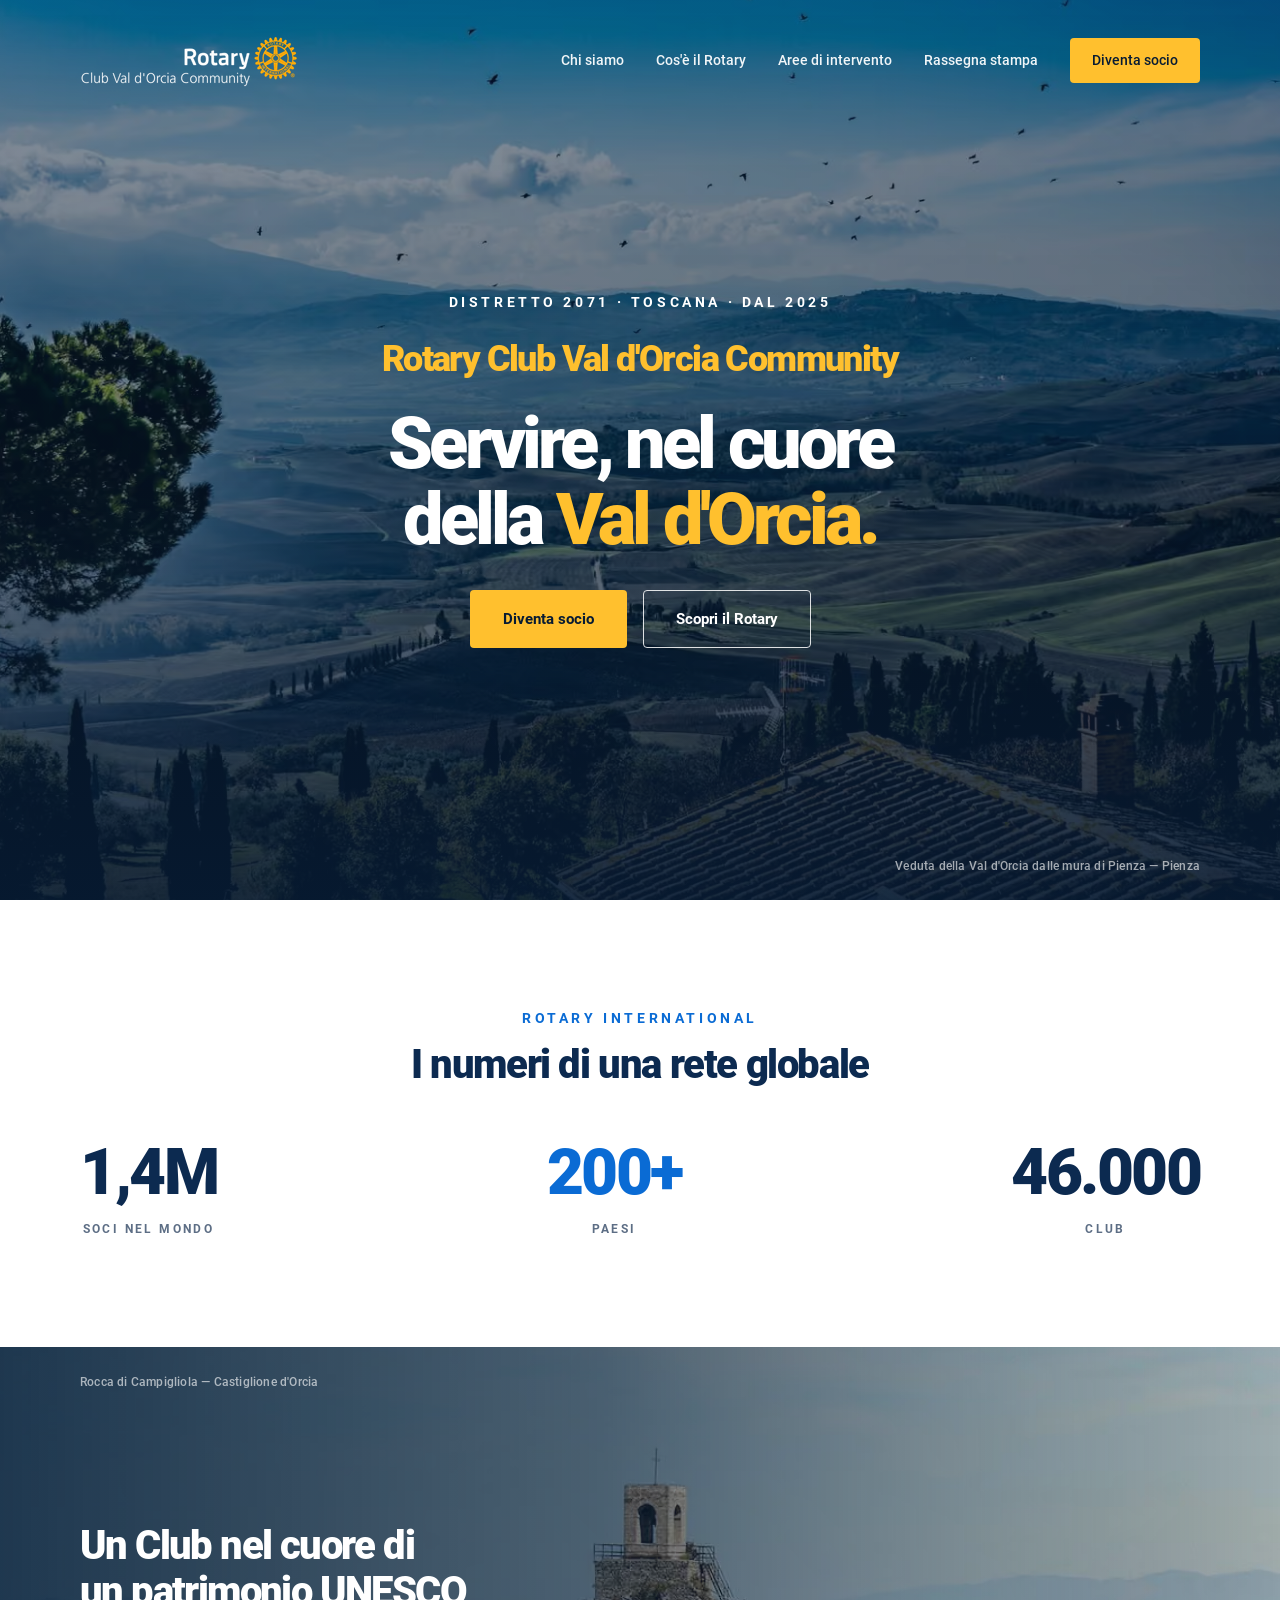
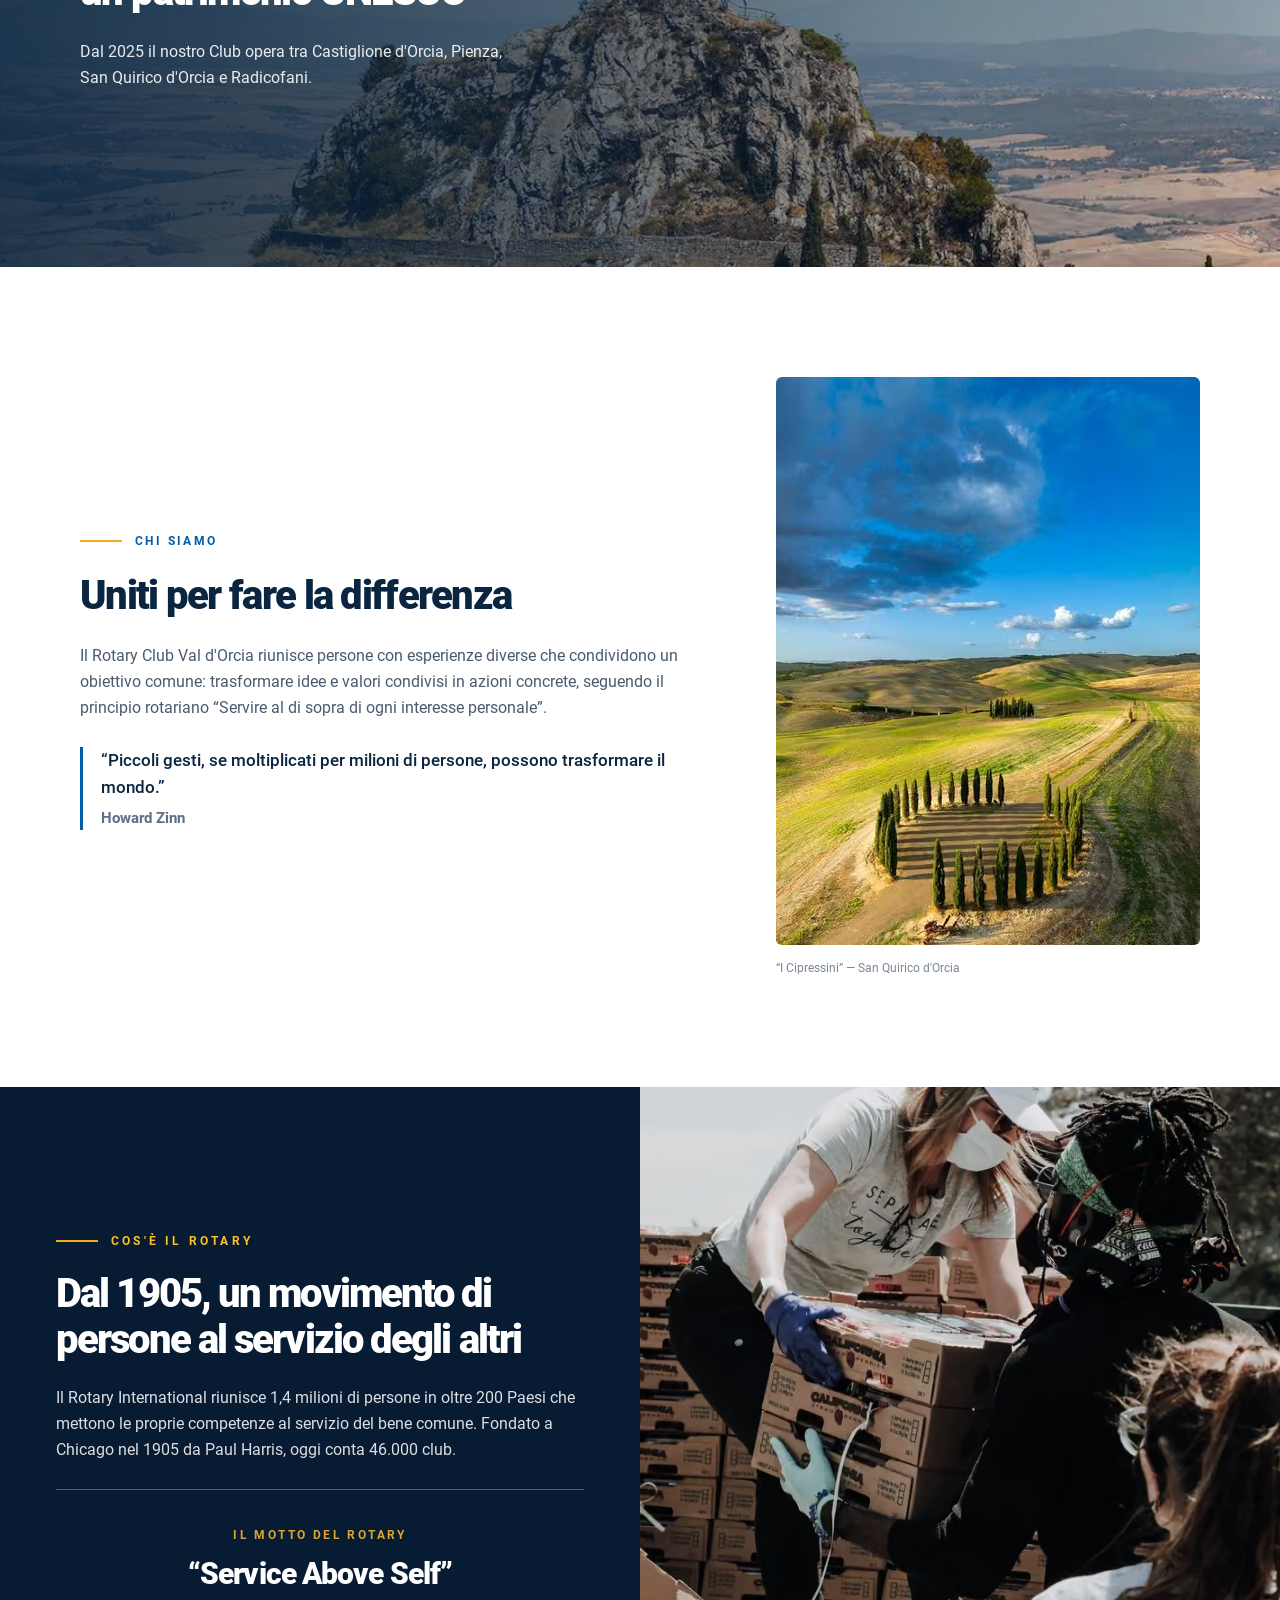
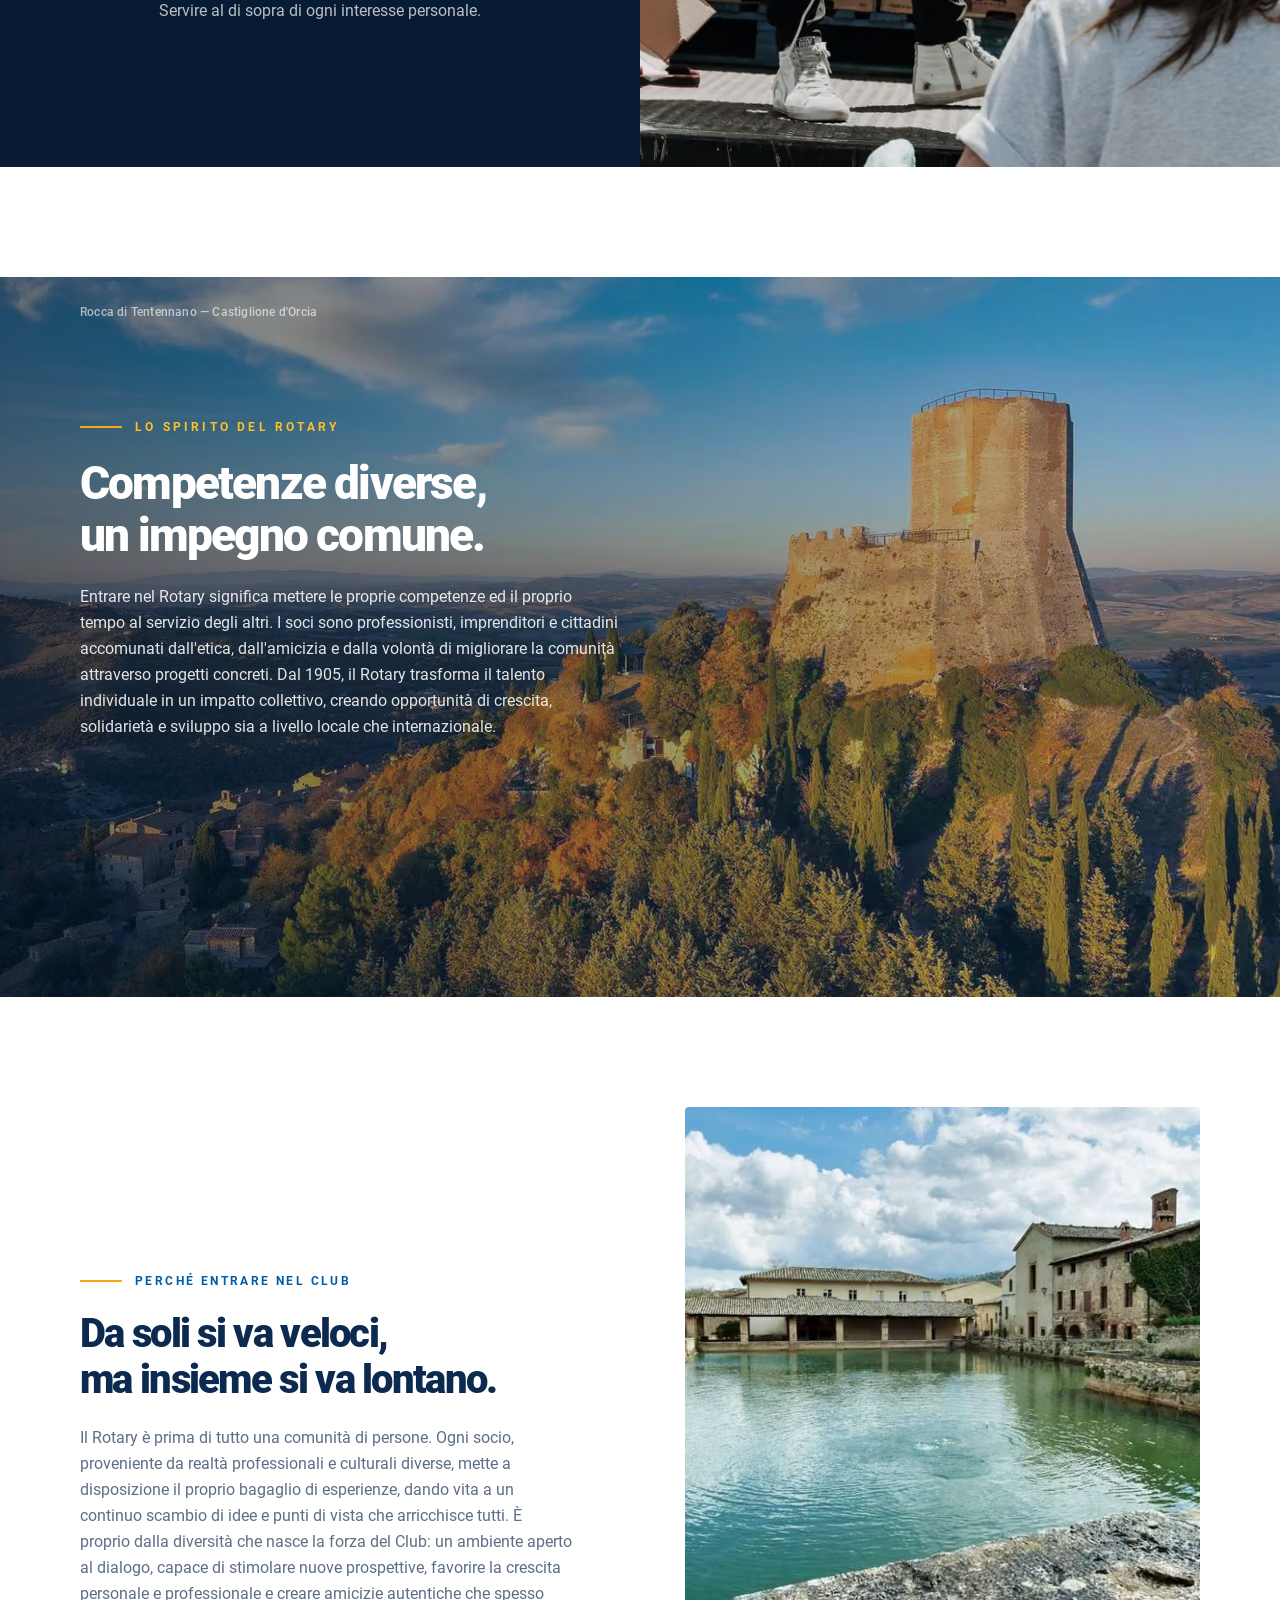
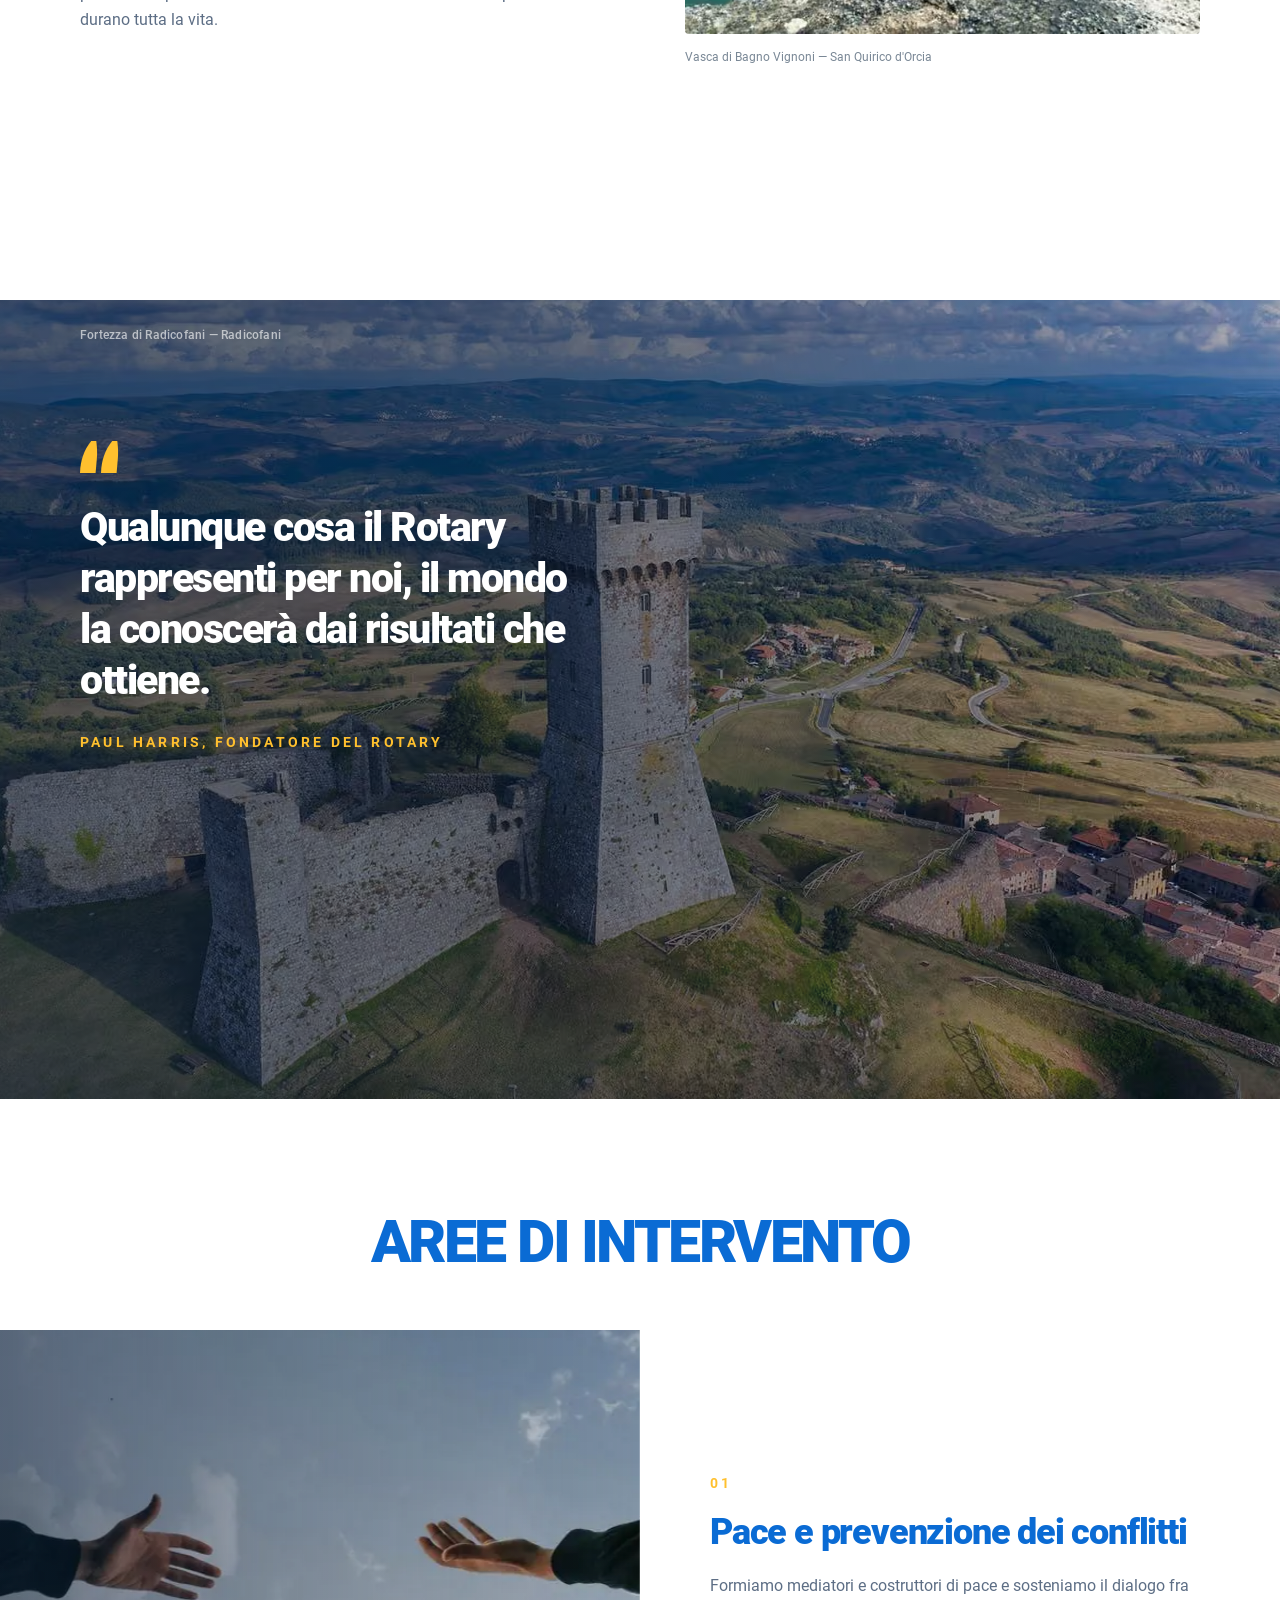
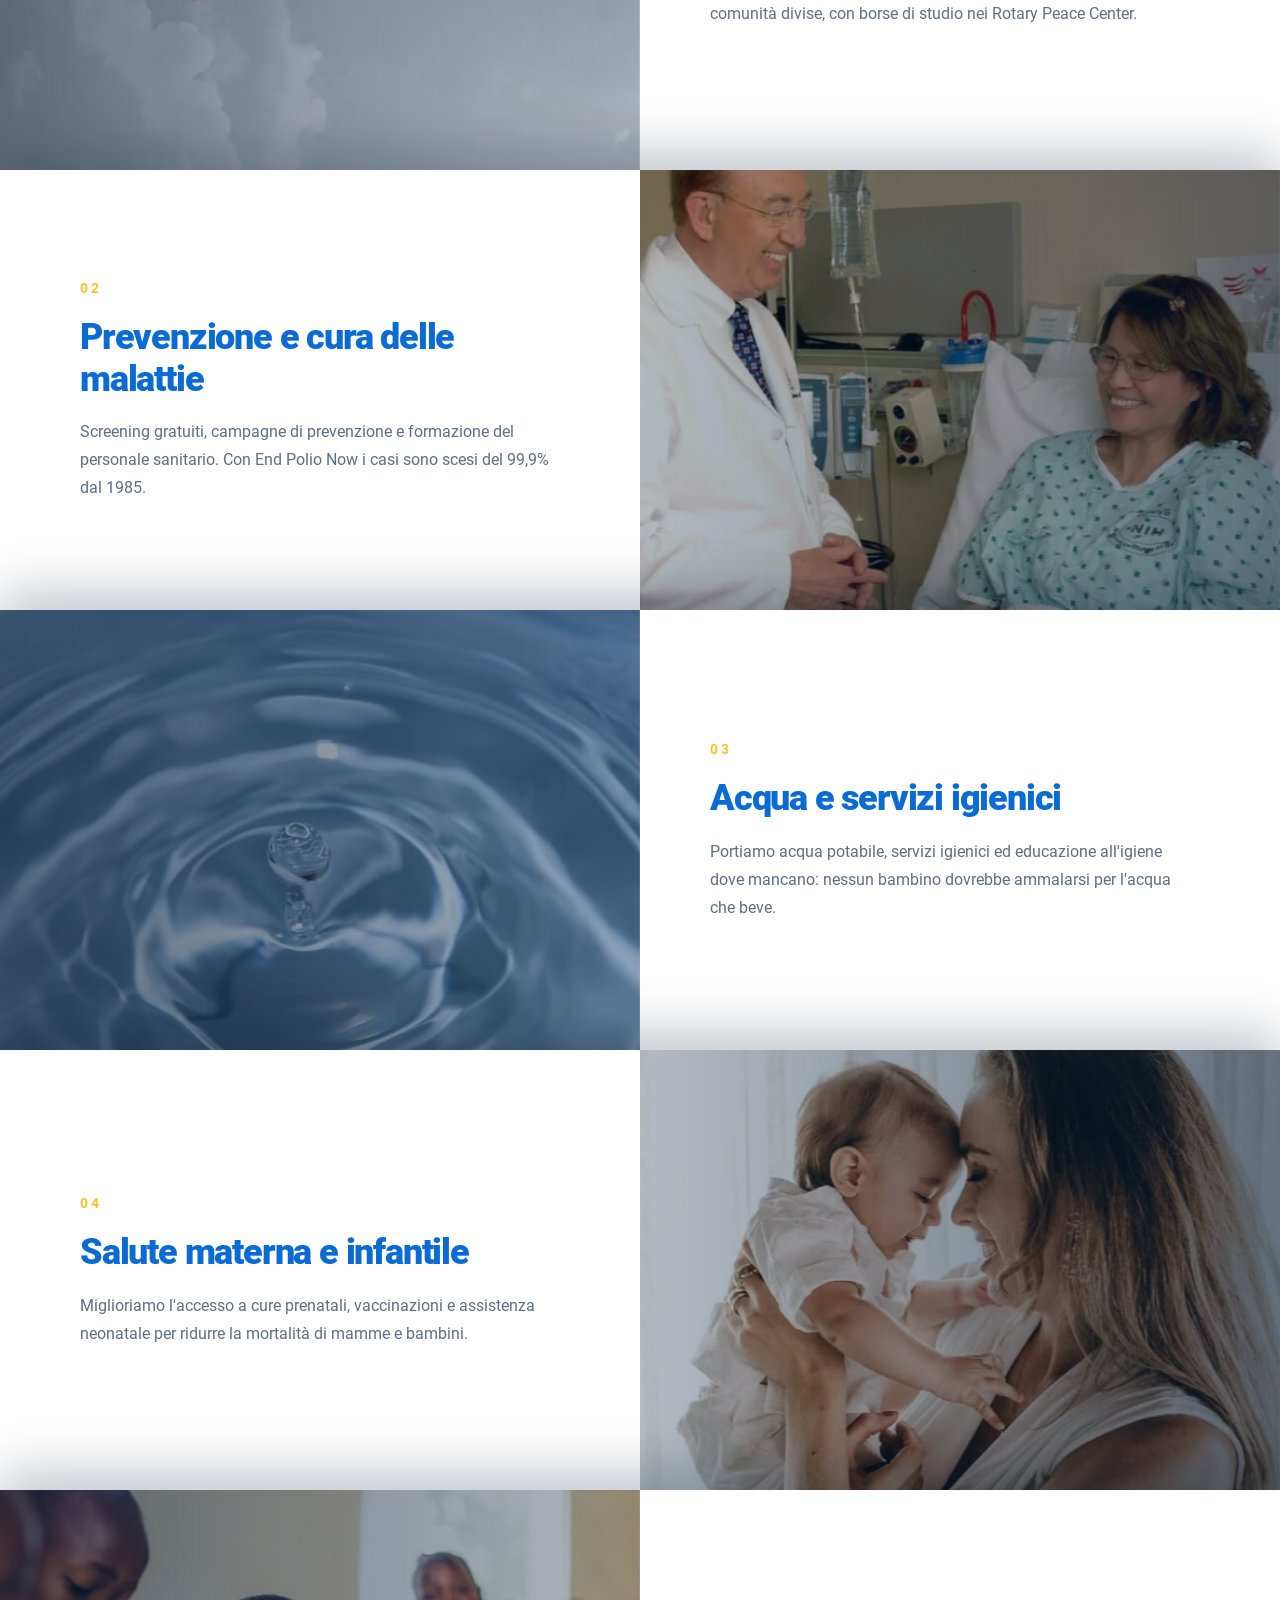
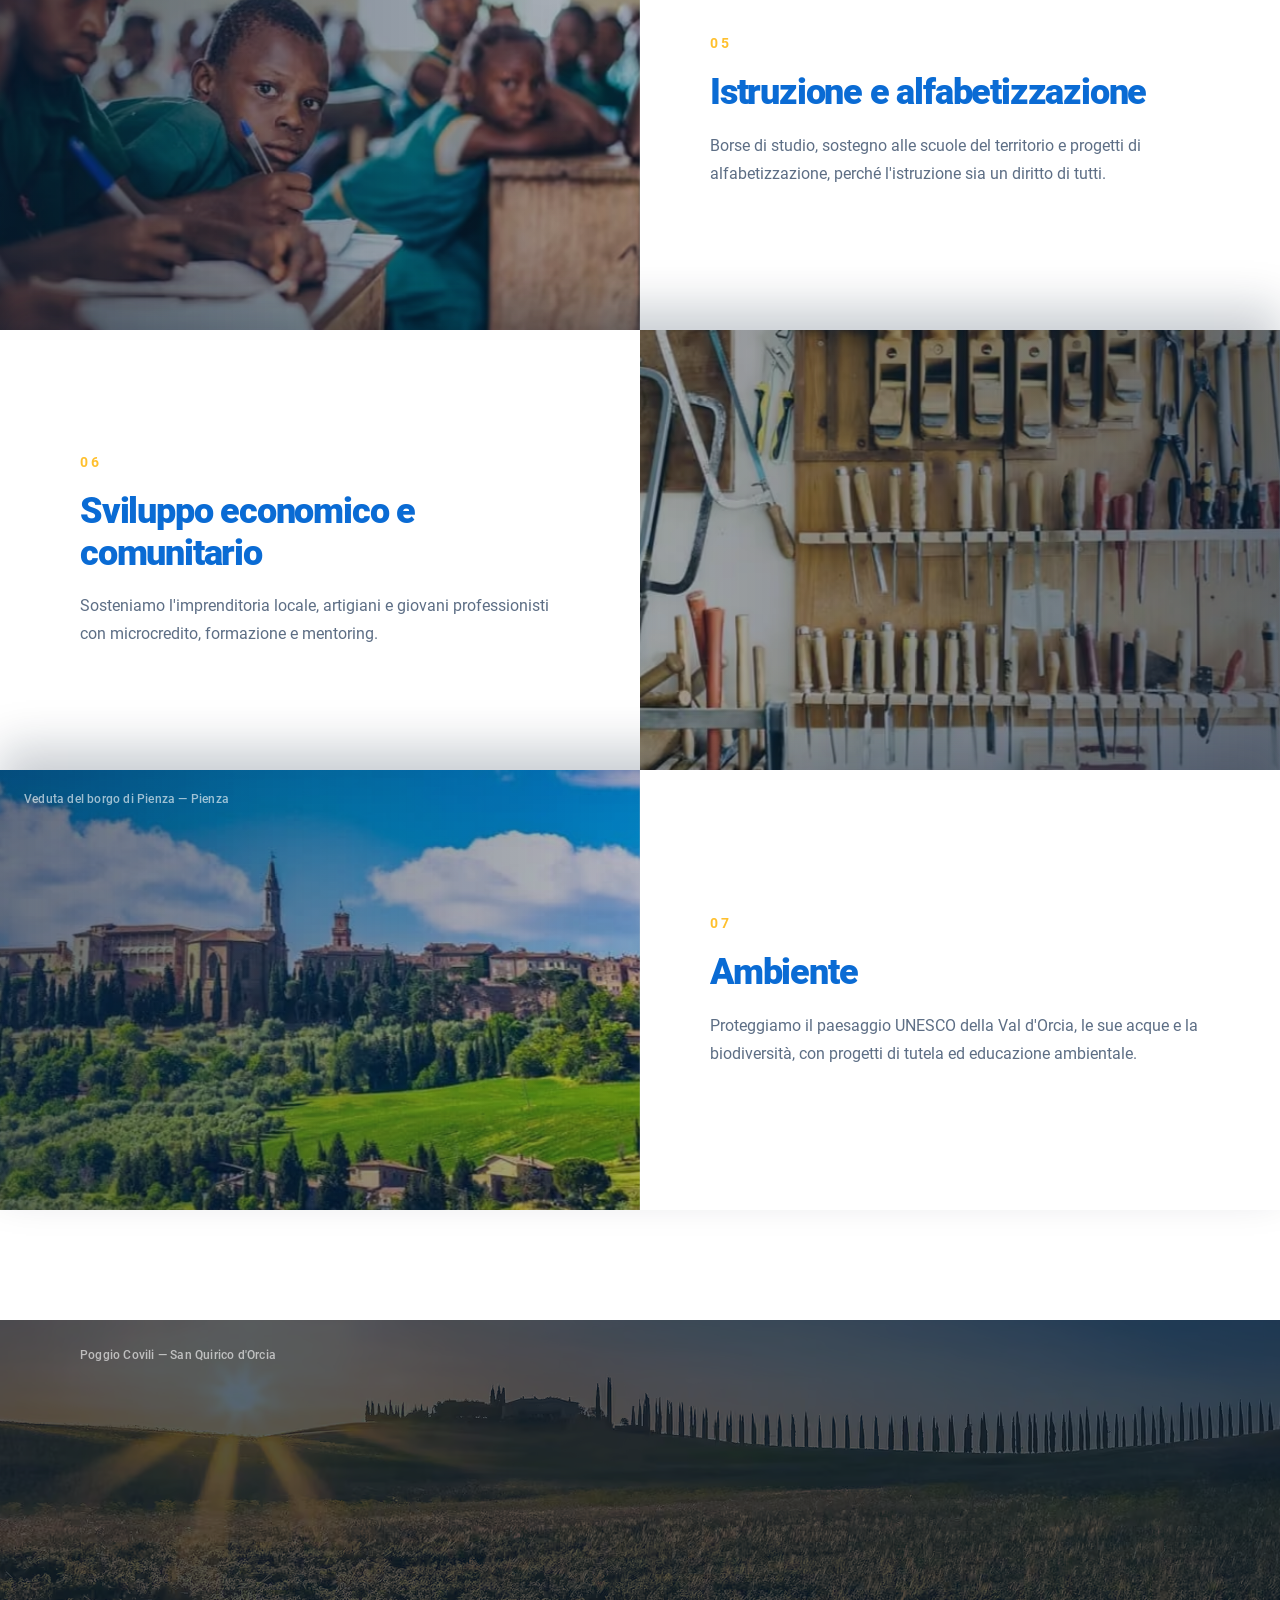
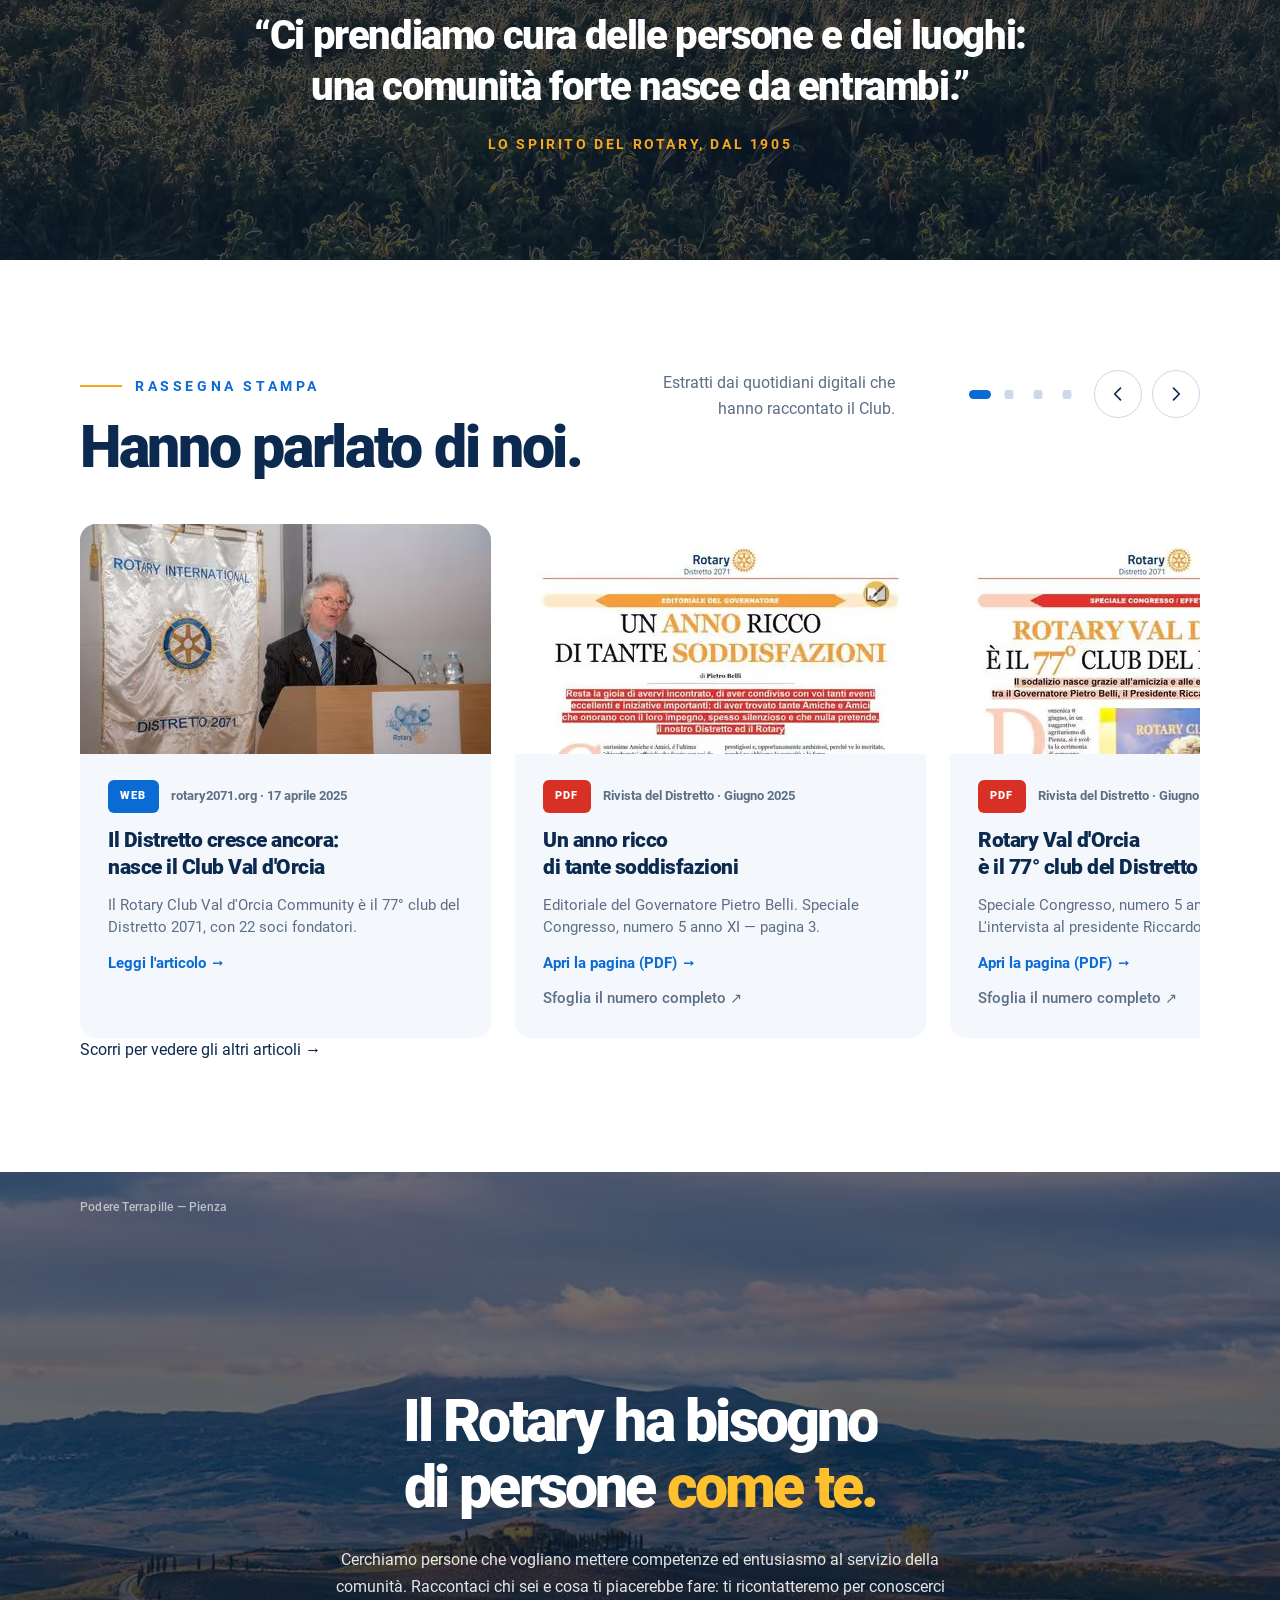
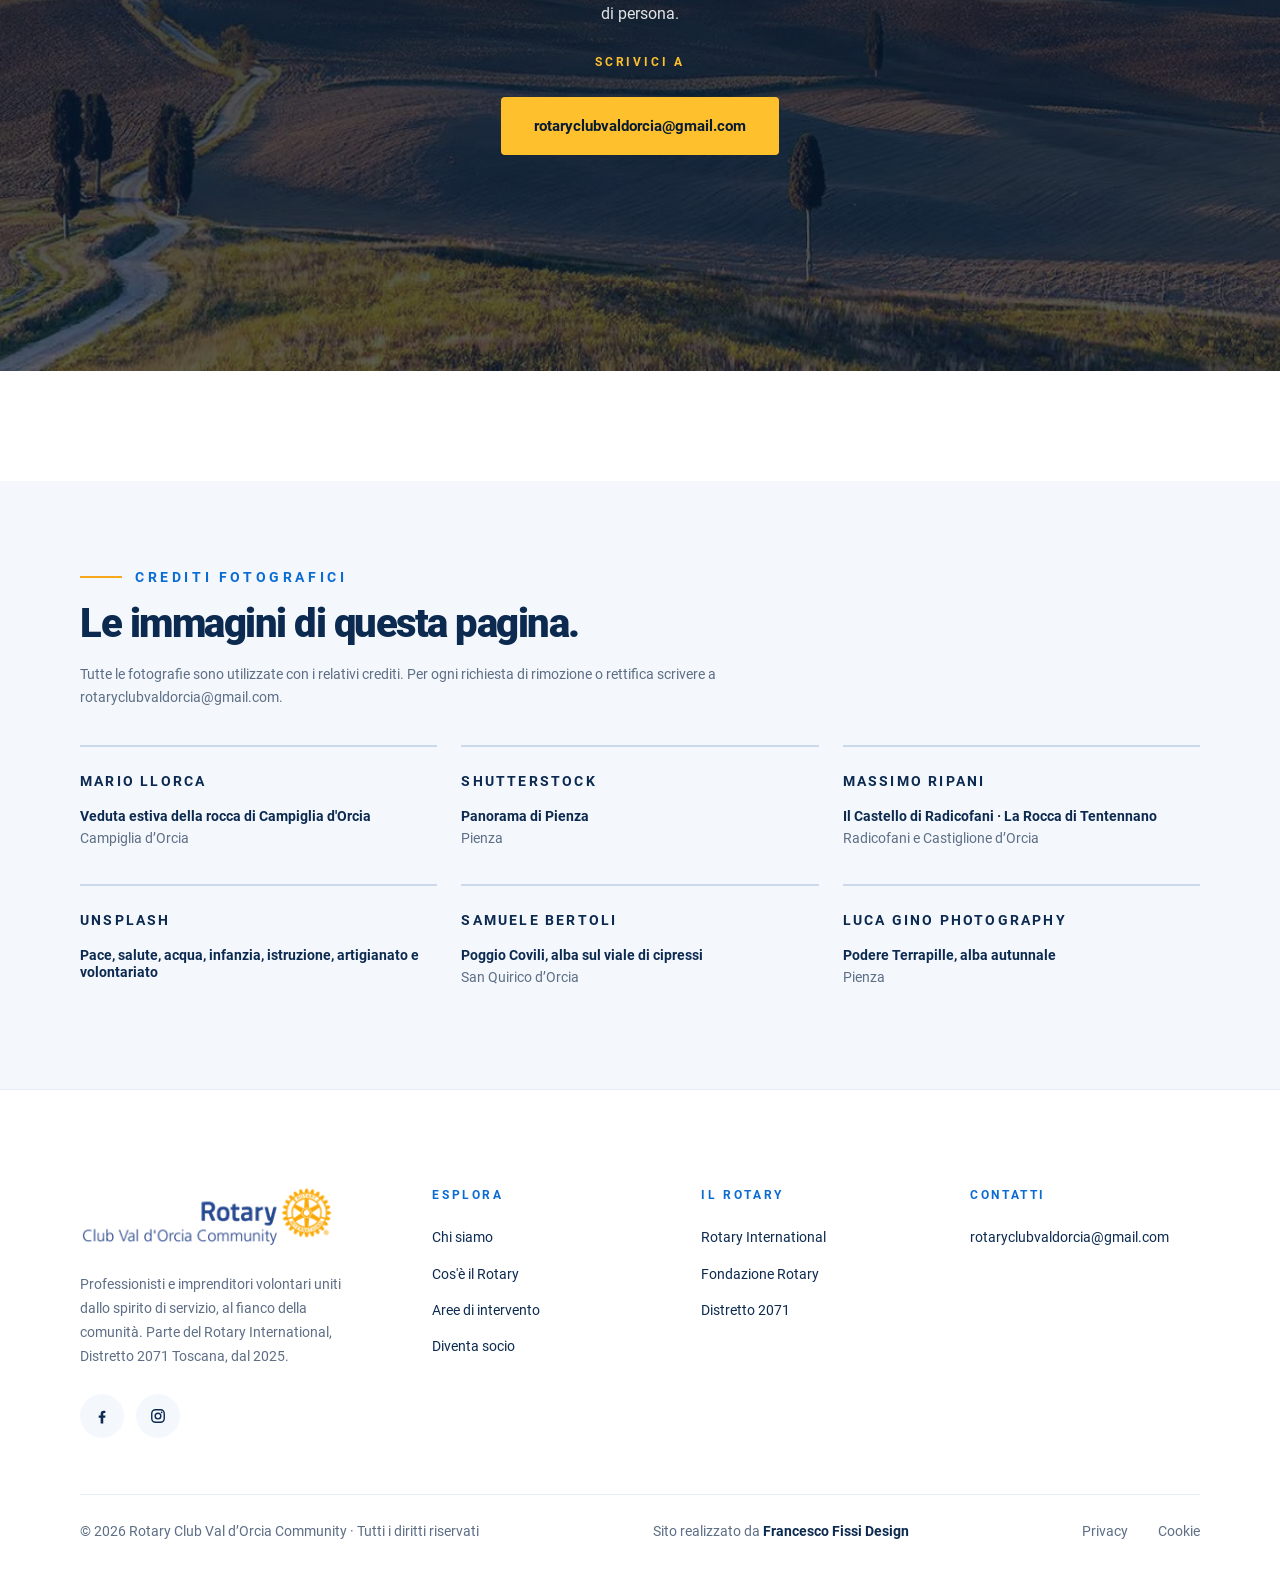
==== commit 72577f96: "Add files via upload" ====
--- a/index.html
+++ b/index.html
@@ -38,10 +38,11 @@
 
 <!-- Precarico l'immagine LCP solo in AVIF: type= scarta i formati non
      supportati, quindi due link farebbero scaricare due volte la stessa foto. -->
-<link rel="preload" as="image" href="images/hero-1440.avif" type="image/avif" imagesrcset="images/hero-800.avif 800w, images/hero-1440.avif 1440w, images/hero-2400.avif 2400w" imagesizes="100vw" fetchpriority="high">
+<link rel="preload" as="image" media="(min-width:861px)" href="images/hero-1440.avif" type="image/avif" imagesrcset="images/hero-800.avif 800w, images/hero-1440.avif 1440w, images/hero-2400.avif 2400w" imagesizes="100vw" fetchpriority="high">
+<link rel="preload" as="image" media="(max-width:860px)" href="images/herom-780.avif" type="image/avif" imagesrcset="images/herom-390.avif 390w, images/herom-780.avif 780w" imagesizes="100vw" fetchpriority="high">
 <link rel="preload" as="font" type="font/woff2" href="fonts/roboto-400.woff2" crossorigin>
 <link rel="preload" as="font" type="font/woff2" href="fonts/roboto-900.woff2" crossorigin>
-<style>@font-face{font-family:'Roboto';font-style:normal;font-weight:400;font-display:swap;src:url(fonts/roboto-400.woff2) format('woff2')}@font-face{font-family:'Roboto';font-style:normal;font-weight:500;font-display:swap;src:url(fonts/roboto-500.woff2) format('woff2')}@font-face{font-family:'Roboto';font-style:normal;font-weight:700;font-display:swap;src:url(fonts/roboto-700.woff2) format('woff2')}@font-face{font-family:'Roboto';font-style:normal;font-weight:900;font-display:swap;src:url(fonts/roboto-900.woff2) format('woff2')}@font-face{font-family:'Roboto';font-style:italic;font-weight:400;font-display:swap;src:url(fonts/roboto-400i.woff2) format('woff2')}@font-face{font-family:'Roboto ripiego';src:local('Arial'),local('Helvetica Neue'),local('Liberation Sans');ascent-override:92.7%;descent-override:24.4%;line-gap-override:0%;size-adjust:100.06%}:root{--navy:#071B33;--royal:#0C2A50;--azure:#0A6BD4;--blu:#005DAA;--gold:#FFC02E;--oro-filetto:#F7A81B;--ink:#5D6E85;--line:#E6EDF6;--mist:#F4F8FD;--grigio:#7A8896;--bordo:#CBD9EA;--frame:1440px;--pad:80px}*{box-sizing:border-box;margin:0;padding:0}html{scroll-behavior:smooth}body{font-family:'Roboto','Roboto ripiego',system-ui,-apple-system,"Segoe UI",sans-serif;color:var(--royal);background:#fff;line-height:1.5;-webkit-font-smoothing:antialiased;overflow-x:clip}@supports not (overflow-x:clip){body{overflow-x:hidden}}img{max-width:100%;display:block}a{color:inherit;text-decoration:none}section{scroll-margin-top:96px}.wrap{max-width:var(--frame);margin:0 auto;padding:0 var(--pad)}.sr-only{position:absolute;width:1px;height:1px;padding:0;margin:-1px;overflow:hidden;clip:rect(0 0 0 0);white-space:nowrap;border:0}#top-sentinel{position:absolute;top:0;left:0;width:1px;height:60px;pointer-events:none}.rv{opacity:0;transform:translate3d(0,26px,0);transition:opacity .9s cubic-bezier(.16,1,.3,1),transform .9s cubic-bezier(.16,1,.3,1)}.rv.in{opacity:1;transform:none}.rv-mask{clip-path:inset(0 0 106% 0);transition:opacity .9s cubic-bezier(.16,1,.3,1),transform .9s cubic-bezier(.16,1,.3,1),clip-path 1.05s cubic-bezier(.16,1,.3,1)}.rv-mask.in{clip-path:inset(-14% 0 -14% 0)}.zoom-in img{transform:scale(1.06);transition:transform 1.3s cubic-bezier(.16,1,.3,1)}.zoom-in.in img{transform:scale(1)}.bg{--over:0px}.hero-bg{--over:110px}.panel-bg{--over:110px}.spirito-bg{--over:110px}.risultati-bg{--over:60px;--alza:60px;--corsa:0px}.q-bg{--over:110px}.join-bg{--over:60px;--alza:61px;--corsa:0px}.bg{position:absolute;left:0;right:0;top:calc((var(--over) + var(--alza,0px)) * -1);height:calc(100% + var(--over) * 2);z-index:0;overflow:hidden;backface-visibility:hidden;will-change:transform}.bg img{width:100%;height:100%;object-fit:cover;display:block}.scrim{position:absolute;inset:0;z-index:1}.hero,.panel,.spirito,.risultati,.quote,.join{isolation:isolate;position:relative;overflow:hidden}.hero .wrap,.panel .inner,.spirito .wrap,.risultati .wrap,.quote .wrap,.join .wrap{position:relative;z-index:2;width:100%}.cap{position:absolute;z-index:3;font-size:12px;font-weight:500;line-height:15px;color:rgba(255,255,255,.62);letter-spacing:.2px}.cap-tl{top:28px;left:calc(max(0px,(100% - var(--frame)) / 2) + var(--pad))}.cap-br{bottom:26px;right:calc(max(0px,(100% - var(--frame)) / 2) + var(--pad));text-align:right}.btn{display:inline-flex;align-items:center;justify-content:center;gap:9px;padding:17px 32px;border-radius:4px;font-weight:600;font-size:15px;border:1.5px solid transparent;cursor:pointer;transition:transform .22s ease,background .22s ease,box-shadow .22s ease}.btn-gold{background:var(--gold);color:var(--navy)}.btn-gold:hover{transform:translateY(-2px);box-shadow:0 14px 30px rgba(255,192,46,.3)}.btn-ghost{border-color:rgba(255,255,255,.85);color:#fff}.btn-ghost:hover{background:rgba(255,255,255,.12);transform:translateY(-2px)}.btn:focus-visible,a:focus-visible,button:focus-visible{outline:3px solid var(--gold);outline-offset:3px}.eyebrow{display:inline-flex;align-items:center;gap:13px;font-size:12px;font-weight:700;letter-spacing:3.2px;line-height:16px}.eyebrow.azure{font-size:14px;letter-spacing:3.6px}.eyebrow.blu{font-size:12px;letter-spacing:2.4px}.eyebrow::before{content:"";width:42px;height:2px;background:var(--oro-filetto);flex:none;transition:width .9s .15s cubic-bezier(.16,1,.3,1)}.eyebrow.rv::before{width:0}.eyebrow.rv.in::before{width:42px}.eyebrow.gold{color:var(--gold)}.oro{color:var(--gold)}.eyebrow.blu{color:var(--blu)}.eyebrow.azure{color:var(--azure)}header{position:fixed;top:0;left:0;right:0;z-index:60;padding:34px 0;color:#fff;transition:background .35s ease,box-shadow .35s ease,padding .35s ease}header .wrap{display:flex;align-items:center;justify-content:space-between;gap:24px}.logo img{height:53px;width:auto}.logo .blue{display:none}nav.links{display:flex;align-items:center;gap:32px}nav.links a{font-size:14px;font-weight:500;color:#fff;opacity:.94;transition:opacity .2s,color .2s}nav.links a:hover{opacity:1}.nav-cta{background:var(--gold);color:var(--navy)!important;padding:12px 22px;border-radius:4px;font-weight:600;font-size:13.5px;opacity:1!important;transition:transform .2s}.nav-cta:hover{transform:translateY(-2px)}header::before{content:"";position:absolute;inset:0;z-index:-1;opacity:0;transition:opacity .35s ease;background:rgba(255,255,255,.96);backdrop-filter:saturate(1.5) blur(12px)}header.stuck::before{opacity:1}header.stuck{box-shadow:0 1px 0 var(--line),0 8px 24px rgba(12,42,80,.07);padding:14px 0}header.stuck .logo .white{display:none}header.stuck .logo .blue{display:block}header.stuck nav.links a{color:var(--royal)}.burger{display:none;background:none;border:0;cursor:pointer;padding:8px}.burger span{display:block;width:24px;height:2px;background:#fff;margin:5px 0;transition:.3s}header.stuck .burger span{background:var(--royal)}.hero{height:940px;display:flex;align-items:center;justify-content:center;text-align:center;color:#fff}.hero .scrim{background:linear-gradient(180deg,rgba(7,27,51,.5) 0%,rgba(7,27,51,.56) 50%,rgba(7,27,51,.92) 100%)}.hero-inner{width:1180px;max-width:100%;margin:0 auto;display:flex;flex-direction:column;align-items:center;gap:26px}.kicker{font-size:14px;font-weight:700;letter-spacing:3.6px;color:#fff}.hero .club{font-size:40px;font-weight:900;letter-spacing:-1.6px;line-height:54px;color:var(--gold)}.hero h1{font-size:80px;font-weight:900;line-height:90px;letter-spacing:-3.8px}.hero-btns{display:flex;gap:16px;justify-content:center;flex-wrap:wrap;padding-top:6px}.stats{padding:110px 0;background:#fff}.stats-head{display:flex;flex-direction:column;align-items:center;text-align:center;gap:16px;margin-bottom:46px}.stats .eyebrow::before{display:none}.stats .stat{text-align:center}.stats-head h2{font-size:40px;font-weight:900;line-height:42px;letter-spacing:-1.4px;color:var(--royal)}.stats .row{display:flex;justify-content:space-between;gap:32px;flex-wrap:wrap}.stat b{display:block;font-size:64px;font-weight:900;letter-spacing:-2.5px;line-height:1.21;color:var(--royal)}.stat.alt b{color:var(--azure)}.stat b.counting{font-variant-numeric:tabular-nums}.stat span{display:block;margin-top:12px;font-size:11.5px;font-weight:700;line-height:1.21;letter-spacing:2.4px;color:var(--ink)}.panel{height:520px;display:flex;align-items:center;color:#fff}.panel .scrim{background:linear-gradient(90deg,rgba(10,37,64,.87) 0%,rgba(10,37,64,.60) 47%,rgba(10,37,64,0) 100%)}.panel .inner{max-width:var(--frame);margin:0 auto;width:100%;padding:0 var(--pad)}.panel .col{width:620px;max-width:100%;display:flex;flex-direction:column;gap:24px}.panel h2{font-size:40px;font-weight:900;line-height:45px;letter-spacing:-1.6px;max-width:467px}.panel h2 .dico::after{content:"\A";white-space:pre}.panel p{font-size:16px;line-height:26px;max-width:445px;color:rgba(255,255,255,.9)}.about{padding:110px 0;background:#fff}.about .wrap{padding:0 160px}.about .grid{display:grid;grid-template-columns:540px 484px;gap:96px;align-items:center}.about h2{font-size:40px;font-weight:900;line-height:45px;letter-spacing:-1.7px;color:#0A2540;margin:24px 0}.about p{color:#4A5B6E;font-size:16px;line-height:26px}.pull{display:flex;flex-direction:column;gap:6px;margin-top:26px;padding-left:18px;border-left:3px solid var(--blu)}.pull q{display:block;font-weight:500;font-size:17px;line-height:27px;color:#0A2540;quotes:none}.pull cite{font-style:normal;font-weight:600;font-size:15px;color:var(--ink)}.about figure img{width:484px;max-width:100%;height:568px;object-fit:cover;border-radius:6px}.about figcaption{margin-top:14px;font-size:12px;color:var(--grigio)}.rotary{display:grid;grid-template-columns:720px 1fr;min-height:680px;background:var(--navy)}.rotary .col{padding:104px 80px;display:flex;flex-direction:column;justify-content:center;gap:22px;color:#fff}.rotary h2{font-size:40px;font-weight:900;line-height:45px;letter-spacing:-1.9px}.rotary p{font-size:16px;line-height:26px;color:rgba(255,255,255,.86)}.rotary .motto{border-top:1px solid rgba(255,192,46,.4);padding-top:26px;margin-top:4px;text-align:center}.rotary .motto .lbl{display:block;font-size:12px;font-weight:700;letter-spacing:2.4px;color:var(--gold);opacity:.85}.rotary .motto strong{display:block;margin-top:10px;font-size:30px;font-weight:900;letter-spacing:-.9px;line-height:36px}.rotary .motto span{display:block;margin-top:8px;font-size:16px;line-height:22px;color:rgba(255,255,255,.72)}.rotary .foto{position:relative;overflow:hidden}.rotary .foto img{width:100%;height:100%;object-fit:cover}.spirito{min-height:720px;display:flex;align-items:flex-start;color:#fff;padding:142px 0 60px}.spirito .scrim{background:linear-gradient(90deg,rgba(7,27,51,.56) 0%,rgba(21,81,153,.258) 100%)}.spirito .col{max-width:700px;display:flex;flex-direction:column;align-items:flex-start;gap:22px}.spirito h2{font-size:50px;font-weight:900;line-height:54px;letter-spacing:-1.8px}.spirito p,.panel p,.about p,.rotary p,.perche p,.arow p,.join p,.press .note{text-wrap:pretty}.spirito p{font-size:16px;line-height:26px;color:rgba(255,255,255,.88);max-width:540px}.perche{padding:0;background:#fff}.perche .grid{display:grid;grid-template-columns:560px 640px;gap:80px;align-items:center;min-height:683px}.perche figure{align-self:start}.perche h2{font-size:40px;font-weight:900;line-height:45px;letter-spacing:-1.7px;color:var(--royal);margin:22px 0}.perche p{font-size:16px;line-height:26px;color:var(--ink);max-width:493px}.perche figure img{width:100%;height:654px;object-fit:cover;border-radius:4px;display:block}.perche figcaption{margin-top:14px;font-size:12px;color:var(--grigio)}.risultati{min-height:799px;display:flex;align-items:flex-start;color:#fff;padding:151px 0 60px}.risultati .scrim{background:linear-gradient(255deg,rgba(7,27,51,.22) 0%,rgba(7,27,51,.57) 50%,rgba(7,27,51,.66) 100%)}.risultati .col{max-width:1253px;display:flex;flex-direction:column;align-items:flex-start;text-align:left;gap:26px}.risultati .virg{height:25px;color:var(--gold)}.risultati .virg svg{display:block;width:41px;height:32px;margin-top:-10px;fill:currentColor}.risultati blockquote{font-size:40px;font-weight:900;line-height:45px;letter-spacing:-1.5px;quotes:none;max-width:495px}.risultati .firma{font-size:14px;font-weight:700;letter-spacing:3.2px;color:var(--gold)}.areas-head{padding:110px 0 55px;text-align:center}.areas-head h2{font-size:64px;font-weight:900;line-height:1.21;letter-spacing:-2.5px;color:var(--azure)}#aree{position:relative}.arow{position:sticky;top:var(--barra,78px);background:#fff;box-shadow:0 -22px 44px rgba(7,27,51,.22)}.arow:first-of-type{box-shadow:none}.arow:nth-of-type(1){z-index:1}.arow:nth-of-type(2){z-index:2}.arow:nth-of-type(3){z-index:3}.arow:nth-of-type(4){z-index:4}.arow:nth-of-type(5){z-index:5}.arow:nth-of-type(6){z-index:6}.arow:nth-of-type(7){z-index:7}.arow{display:grid;grid-template-columns:720px 720px;justify-content:center;min-height:440px}.arow .media{position:relative;overflow:hidden;min-height:440px}.arow .media img{position:absolute;top:-10%;left:0;width:100%;height:120%;object-fit:cover;will-change:transform}.arow .media::after{content:"";position:absolute;inset:0}.arow:nth-of-type(1) .media::after{background:linear-gradient(90deg,rgba(7,27,51,.5),rgba(7,27,51,0))}.arow:nth-of-type(2) .media::after{background:linear-gradient(90deg,rgba(7,27,51,.31),rgba(7,27,51,.57))}.arow:nth-of-type(3) .media::after{background:linear-gradient(90deg,rgba(7,27,51,.62),rgba(7,27,51,.3))}.arow:nth-of-type(4) .media::after{background:linear-gradient(90deg,rgba(7,27,51,.3),rgba(7,27,51,.62))}.arow:nth-of-type(5) .media::after{background:linear-gradient(90deg,rgba(7,27,51,.62),rgba(7,27,51,.3))}.arow:nth-of-type(6) .media::after{background:linear-gradient(90deg,rgba(7,27,51,.3),rgba(7,27,51,.62))}.arow:nth-of-type(7) .media::after{background:linear-gradient(90deg,rgba(7,27,51,.62),rgba(7,27,51,.3))}.arow .body{display:flex;flex-direction:column;justify-content:center;gap:18px;padding:60px 80px 60px 70px}.arow:nth-of-type(even) .body{padding:60px 70px 60px 80px}.arow .num{font-size:14px;font-weight:700;letter-spacing:2.8px;color:var(--gold)}.arow h3{font-size:40px;font-weight:900;letter-spacing:-1.2px;line-height:44px;color:var(--azure)}.arow p{font-size:16px;line-height:28px;color:var(--ink);max-width:560px}.arow .cap{color:rgba(255,255,255,.62)}.arow .cap-tl{top:22px;left:24px}.gap{height:110px}.quote{height:540px;display:flex;align-items:flex-start;justify-content:center;text-align:center;color:#fff;background:#0A2540;padding:291px 0 106px}.quote .scrim{background:rgba(10,31,51,.68)}.quote blockquote{font-size:40px;font-weight:900;line-height:50px;letter-spacing:-1.4px;max-width:860px;margin:0 auto;quotes:none}.quote .src{margin-top:22px;font-size:14px;font-weight:600;letter-spacing:2.6px;color:#F7A81B}.press{background:#fff;padding:110px 0}.press .head{display:flex;justify-content:space-between;align-items:flex-start;gap:40px;margin-bottom:44px}.press h2{font-size:64px;font-weight:900;line-height:1.21;letter-spacing:-2.3px;margin-top:20px;color:var(--royal)}.press .note{font-size:16px;line-height:26px;color:var(--ink);text-align:right;max-width:240px}.press .comandi{display:flex;align-items:center;gap:16px;flex:none}.dots{display:flex;align-items:center;gap:7px}.dots i{width:22px;height:9px;border-radius:5px;background:var(--bordo);transform:scaleX(.409);transform-origin:center;transition:transform .3s cubic-bezier(.22,.75,.3,1),background .3s}.dots i.on{transform:none;background:var(--azure)}.frecce{display:flex;gap:10px}.frecce button{width:48px;height:48px;border-radius:24px;border:1.5px solid var(--bordo);background:#fff;display:flex;align-items:center;justify-content:center;cursor:pointer;color:var(--royal);transition:border-color .2s,background .2s,transform .2s}.frecce button:hover{border-color:var(--azure);color:var(--azure);transform:translateY(-2px)}.frecce svg{width:20px;height:20px}.press .viewport{overflow:hidden}.press .track{display:flex;gap:24px;will-change:transform}.pcard{flex:0 0 411px;background:var(--mist);border-radius:16px;overflow:hidden;display:flex;flex-direction:column}.pcard .thumb{width:100%;height:230px;object-fit:cover}.pcard .body{padding:26px 28px 28px;display:flex;flex-direction:column;gap:14px;flex:1}.pcard .meta{display:flex;align-items:center;gap:12px}.badge{color:#fff;font-size:11px;font-weight:900;letter-spacing:1.2px;padding:8px 12px;border-radius:6px}.badge.pdf{background:#D93025}.badge.web{background:var(--azure)}.pcard .src{font-size:12.5px;font-weight:600;color:var(--ink)}.pcard h3{font-size:21px;font-weight:900;line-height:27px;letter-spacing:-.5px;color:var(--royal)}.pcard p{font-size:14.5px;line-height:22px;color:var(--ink)}.pcard .lk{display:inline-flex;align-items:center;gap:9px;font-size:14.5px;font-weight:600;color:var(--azure)}.pcard .lk.alt{color:var(--ink);font-weight:500}.pcard .lk:hover{text-decoration:underline}.join{min-height:799px;display:flex;align-items:center;text-align:center;color:#fff;padding:150px 0}.join .scrim{background:linear-gradient(180deg,rgba(7,27,51,.5) 0%,rgba(7,27,51,.74) 55%,rgba(7,27,51,.66) 100%)}.join .wrap{display:flex;flex-direction:column;align-items:center;gap:26px}.join h2{font-size:64px;font-weight:900;line-height:67px;letter-spacing:-2.8px}.join p{font-size:16px;line-height:27px;max-width:620px;color:rgba(255,255,255,.88)}.join .lbl{font-size:12px;font-weight:700;letter-spacing:2.8px;color:var(--gold)}.credits{background:var(--mist);padding:80px 0 90px}.credits h2{font-size:40px;font-weight:900;line-height:1.21;letter-spacing:-1.5px;margin:16px 0;color:var(--royal)}.credits .intro{font-size:14px;line-height:23px;color:var(--ink);max-width:760px}.credits .grid{display:grid;grid-template-columns:repeat(3,1fr);gap:24px;margin-top:36px}.ccol{border-top:2px solid var(--bordo);padding-top:26px;box-sizing:border-box}@media (min-width:1081px){.ccol{min-height:155px}}.ccol h4{font-size:14px;line-height:17px;font-weight:700;letter-spacing:2.2px;color:var(--royal);margin-bottom:18px}.ccol b{display:block;font-size:14px;line-height:17px;font-weight:600;color:var(--royal);max-width:340px}.ccol span{display:block;font-size:14px;line-height:20px;color:var(--ink);margin-top:3px;max-width:340px}.ccol a{color:var(--azure)}footer{background:#fff;border-top:1px solid var(--line);padding:96px 0 44px}.f-top{display:grid;grid-template-columns:400px 1fr 1fr 300px;gap:60px}.f-brand img{height:60px;width:auto;margin-bottom:26px}.f-brand p{font-size:14px;line-height:24px;color:var(--ink);max-width:380px}.social{display:flex;gap:12px;margin-top:26px}.social a{width:44px;height:44px;border-radius:50%;background:var(--mist);display:flex;align-items:center;justify-content:center;color:var(--royal);transition:background .2s,transform .2s}.social a:hover{background:#e2ecf9;transform:translateY(-2px)}.social svg{width:20px;height:20px}.fcol h4{font-size:12px;font-weight:700;letter-spacing:2.6px;color:var(--azure);margin-bottom:22px}.fcol a,.fcol p{display:block;font-size:14px;color:var(--royal);margin-bottom:14px;line-height:1.6}.fcol a:hover{color:var(--azure)}.f-div{height:1px;background:var(--line);margin:56px 0 26px}.f-bot{display:flex;justify-content:space-between;align-items:center;gap:20px;flex-wrap:wrap;font-size:13.5px;color:var(--ink)}.f-bot .lks{display:flex;gap:30px}.f-bot .autore a{font-weight:600;color:var(--royal)}.f-bot .autore a:hover,.f-bot a:hover{color:var(--azure)}@media (max-width:1439px){.hero{height:auto;min-height:100vh;padding:170px 0 130px}.hero h1{font-size:clamp(38px,5.6vw,80px);line-height:1.06}.hero .club{font-size:clamp(22px,2.8vw,40px);line-height:1.15}.hero-inner{width:100%}.stats-head h2,.panel h2,.about h2,.rotary h2,.perche h2,.credits h2{font-size:clamp(26px,3.1vw,40px);line-height:1.16}.spirito h2{font-size:clamp(28px,3.6vw,50px);line-height:1.13}.areas-head h2,.press h2,.join h2{font-size:clamp(30px,4.6vw,64px);line-height:1.12}.risultati blockquote{font-size:clamp(24px,3.2vw,44px);line-height:1.24}.quote blockquote{font-size:clamp(22px,3.2vw,40px);line-height:1.26}.stat b{font-size:clamp(38px,5vw,64px)}.rotary{grid-template-columns:1fr 1fr}.rotary .col{padding:80px 56px}.about .wrap{padding:0 var(--pad)}.about .grid{grid-template-columns:1fr 424px;gap:64px}.about figure img{width:100%}.perche .grid{grid-template-columns:1fr 46%;gap:56px}.perche figure img{height:auto;aspect-ratio:640/654}.arow{grid-template-columns:1fr 1fr}.arow h3{font-size:clamp(24px,2.8vw,38px);line-height:1.16}.f-top{grid-template-columns:1.4fr 1fr 1fr 1.1fr}}@media (max-width:1080px){:root{--pad:48px}.about .grid,.perche .grid{grid-template-columns:1fr;gap:44px}.perche .grid{min-height:0}.perche{padding:80px 0}.perche figure{align-self:stretch}.perche p{max-width:none}.about figure img{height:auto;aspect-ratio:484/568}.credits .grid{grid-template-columns:1fr 1fr}.f-top{grid-template-columns:1fr 1fr;gap:44px}.f-brand{grid-column:1/-1}.rotary{grid-template-columns:1fr}.rotary .foto{min-height:320px}}@media (max-width:860px){:root{--pad:22px}header{padding:18px 0;background:transparent}header.stuck{padding:12px 0}.logo img{height:34px}nav.links{position:fixed;inset:0;background:#fff;flex-direction:column;align-items:stretch;gap:0;padding:88px 22px 32px;transform:translateX(100%);transition:transform .4s cubic-bezier(.2,.7,.2,1);overflow-y:auto}nav.links.open{transform:none}nav.links a{color:var(--royal)!important;font-size:17px;font-weight:600;padding:19px 0;border-bottom:1px solid var(--line);display:flex;justify-content:space-between;align-items:center}nav.links a::after{content:"→";color:var(--ink);opacity:.5;font-size:15px}nav.links .nav-cta{margin-top:26px;border-bottom:0;justify-content:center;padding:17px 20px}nav.links .nav-cta::after{content:""}.burger{display:block;z-index:70}.cap{font-size:10px;line-height:13px}.eyebrow{font-size:10px;letter-spacing:2.2px;line-height:13px;gap:10px}.eyebrow.azure,.eyebrow.blu{font-size:10px;letter-spacing:2.2px}.eyebrow::before{width:34px}.cap-tl{top:18px;left:22px}.hero .cap{left:22px;right:22px;text-align:right}.cap-br{bottom:18px;right:22px}.hero{min-height:0;height:601px;padding:120px 0 14px}.hero-inner{gap:45px}.kicker{font-size:10px;letter-spacing:2.6px}.hero .club{font-size:20px;line-height:21px;letter-spacing:-.2px}.hero h1{font-size:35px;line-height:37px;letter-spacing:-.9px}.hero-btns{flex-direction:column;align-items:center;width:128px;gap:12px;padding-top:10px}.hero-btns .btn{width:128px;height:53px;padding:0;font-size:15px;font-weight:600;line-height:21px;display:flex;align-items:center;justify-content:center}.stats{padding:50px 0;text-align:center}.stats-head{gap:12px;margin-bottom:30px;align-items:center}.stats-head h2{font-size:20px;line-height:23px;letter-spacing:0}.stats .eyebrow{font-size:10px;letter-spacing:2.6px;align-self:center}.stats .row{flex-direction:column;gap:30px;align-items:center}.stat{align-items:center;text-align:center}.stat b{font-size:36px;line-height:35px;letter-spacing:-1.1px}.stat span{font-size:10px;line-height:14px;letter-spacing:2.2px;margin-top:6px}.panel{height:auto;padding:72px 0}.hero-bg,.panel-bg,.spirito-bg,.q-bg,.risultati-bg,.join-bg{--over:0px;--alza:0px}.panel .scrim{background:linear-gradient(90deg,rgba(10,37,64,.87) 0%,rgba(10,37,64,.53) 51%,rgba(10,37,64,.05) 100%)}.panel h2{font-size:20px;line-height:24px;letter-spacing:0;max-width:188px}.panel h2 .dico::after{content:none}.panel h2 .dico::before{content:"\A";white-space:pre}.panel p{font-size:10px;line-height:14px;max-width:230px}.about{padding:50px 0 64px;text-align:center}.about .eyebrow{justify-content:center}.about h2{font-size:20px;line-height:24px;letter-spacing:0;margin:0}.about p{font-size:15px;line-height:21px}.about .grid{gap:22px}.about .grid>div{display:flex;flex-direction:column;align-items:stretch;gap:22px}.about .eyebrow{justify-content:flex-start;align-self:flex-start}.about h2,.about p{text-align:center}.about figcaption{text-align:left}.about .pull{text-align:left}.pull{text-align:left}.pull q{font-size:15px;line-height:21px;letter-spacing:-.2px}.pull cite{font-size:15px;line-height:20px;font-style:italic;font-weight:400}.about figcaption,.perche figcaption{font-size:10px;line-height:17px}.rotary{min-height:0;position:relative;display:block;background:none;isolation:isolate;overflow:hidden}.rotary .foto{position:absolute;inset:0;z-index:0;min-height:0}.rotary .foto img{width:100%;height:100%;object-fit:cover}.rotary .foto::after{content:"";position:absolute;inset:0;background:rgba(7,27,51,.72)}.rotary .col{position:relative;z-index:2}.rotary .col{padding:50px 22px;gap:14px}.rotary h2{font-size:20px;line-height:24px}.rotary h2{letter-spacing:0;max-width:300px}.rotary p{font-size:15px;line-height:21px;max-width:334px}.rotary .motto{padding-top:15px;margin-top:14px;border-top-color:#ffc02e}.rotary .motto strong{font-size:19px;line-height:24px;letter-spacing:-.4px;margin-top:6px}.rotary .motto span{font-size:12px;line-height:18px;margin-top:6px}.rotary .motto .lbl{font-size:9.5px;line-height:13px;letter-spacing:2.2px}.spirito{min-height:0;padding:50px 0}.spirito .scrim{background:rgba(7,27,51,.6)}.spirito .bg img{object-fit:cover;object-position:center}.spirito h2{font-size:20px;line-height:24px;letter-spacing:0}.spirito p{font-size:15px;line-height:21px;max-width:319px}.perche{padding:0 0 60px}.perche .grid{gap:20px}.perche .grid>div{display:flex;flex-direction:column;align-items:flex-start;gap:20px}.perche figure{margin:0}.perche+.gap{display:none}.perche figure img{height:250px;aspect-ratio:auto}.perche h2{font-size:20px;line-height:24px;letter-spacing:0;margin:0}.perche p{font-size:15px;line-height:21px}.risultati{min-height:408px;padding:70px 0;align-items:flex-start}.risultati .col{gap:20px;padding-left:0}.risultati .virg svg{width:22px;height:17px;margin-top:-5px}.risultati blockquote{font-size:20px;line-height:24px;letter-spacing:0;max-width:192px}.risultati .firma{font-size:10px;letter-spacing:3.2px}.risultati .firma{font-size:10px;letter-spacing:2.4px}.areas-head{padding:64px 0 30px}:root{--barra:58px}.areas-head{padding:64px 0 30px}.areas-head h2{font-size:25px;line-height:26px;letter-spacing:.5px}.arow,.arow:nth-of-type(even){grid-template-columns:1fr}.arow{min-height:0}.arow .media{min-height:210px;order:-1}.arow .media img{position:relative;top:0;height:210px}.arow .body,.arow:nth-of-type(even) .body{padding:26px 22px 34px;gap:12px}.arow p{max-width:346px}.arow h3{font-size:20px;line-height:21px;letter-spacing:.3px}.arow p{font-size:15px;line-height:20px}.arow .num{font-size:10px;line-height:14px}.gap{height:56px}.quote{height:auto;padding:80px 0;align-items:center}.quote blockquote{font-size:15px;line-height:18px;letter-spacing:.3px}.quote .src{font-size:10px;line-height:15px;letter-spacing:2.2px;margin-top:18px}.press{padding:60px 0 64px}.press .head{flex-direction:column;gap:16px;margin-bottom:22px}.press h2{font-size:20px;line-height:23px;letter-spacing:-.5px;margin-top:10px}.press .note{display:none}.press .comandi{width:100%;justify-content:space-between}.press .frecce{display:none}.press .wrap{padding-right:0}.press .track{gap:14px}.pcard{flex:0 0 300px;border-radius:14px}.pcard .thumb{height:168px}.pcard .body{padding:18px 18px 20px;gap:9px}.pcard h3{font-size:20px;line-height:23px}.pcard p{font-size:15px;line-height:17px}.pcard .lk{font-size:12px}.badge{font-size:9px;padding:5px 8px}.pcard .src{font-size:10.5px}.press .aiuto{display:flex;gap:8px;align-items:center;margin-top:16px;font-size:11.5px;color:var(--ink);opacity:.75}.join{min-height:0;padding:90px 0}.join h2{font-size:20px;line-height:21px;letter-spacing:0}.join .lbl{line-height:13px;letter-spacing:2.6px}.join .btn{width:254px;height:31px;padding:0;font-size:15px;line-height:20px;display:inline-flex;align-items:center;justify-content:center}.join p{font-size:15px;line-height:21px;max-width:346px;margin-left:auto;margin-right:auto}.join .lbl{font-size:10px}.credits{padding:54px 0 58px}.credits h2{font-size:20px;line-height:24px;letter-spacing:.3px}.credits .intro{font-size:12px;line-height:18px}.credits .grid{grid-template-columns:1fr;gap:0;margin-top:18px}.ccol{padding-top:14px;margin-top:14px;min-height:104px;box-sizing:border-box}.ccol h4{font-size:10px;line-height:13px;letter-spacing:2.2px;margin-bottom:12px}.ccol b{font-size:10px;line-height:17px;max-width:none}.ccol span{font-size:10px;line-height:16px;margin-top:0;max-width:none}footer{padding:56px 0 34px}.f-top{grid-template-columns:1fr 1fr;gap:26px 20px}.f-top>.f-brand{grid-column:1/-1}.f-top>*:nth-child(4){grid-column:1/-1}.f-brand{grid-column:1/-1}.f-brand img{height:39px;margin-bottom:16px}.f-brand p{font-size:14px;line-height:24px}.fcol h4{font-size:10.5px;margin-bottom:12px}.fcol a,.fcol p{font-size:14.5px;margin-bottom:12px}.fcol.contatti{grid-column:1/-1}.f-div{margin:26px 0 18px}.f-div{margin:26px 0 16px}.f-bot{flex-direction:column;align-items:center;text-align:center;gap:16px;font-size:10px}.f-bot .lks{order:1;gap:8px}.f-bot .lks a:first-child::after{content:"\00B7";margin-left:8px;color:var(--grigio)}.f-bot>span{order:2}.f-bot .autore{order:3}}@media (max-width:560px){.press .wrap{padding-right:0}}@media (prefers-reduced-motion:reduce){html{scroll-behavior:auto}nav.links{transition:none}}@media print{header,.hero-btns,.frecce{display:none}body{color:#000}}</style>
+<style>@font-face{font-family:'Roboto';font-style:normal;font-weight:400;font-display:swap;src:url(fonts/roboto-400.woff2) format('woff2')}@font-face{font-family:'Roboto';font-style:normal;font-weight:500;font-display:swap;src:url(fonts/roboto-500.woff2) format('woff2')}@font-face{font-family:'Roboto';font-style:normal;font-weight:700;font-display:swap;src:url(fonts/roboto-700.woff2) format('woff2')}@font-face{font-family:'Roboto';font-style:normal;font-weight:900;font-display:swap;src:url(fonts/roboto-900.woff2) format('woff2')}@font-face{font-family:'Roboto';font-style:italic;font-weight:400;font-display:swap;src:url(fonts/roboto-400i.woff2) format('woff2')}@font-face{font-family:'Roboto ripiego';src:local('Arial'),local('Helvetica Neue'),local('Liberation Sans');ascent-override:92.7%;descent-override:24.4%;line-gap-override:0%;size-adjust:100.06%}:root{--navy:#071B33;--royal:#0C2A50;--azure:#0A6BD4;--blu:#005DAA;--gold:#FFC02E;--oro-filetto:#F7A81B;--ink:#5D6E85;--line:#E6EDF6;--mist:#F4F8FD;--grigio:#7A8896;--bordo:#CBD9EA;--frame:1440px;--pad:80px}*{box-sizing:border-box;margin:0;padding:0}html{scroll-behavior:smooth}body{font-family:'Roboto','Roboto ripiego',system-ui,-apple-system,"Segoe UI",sans-serif;color:var(--royal);background:#fff;line-height:1.5;-webkit-font-smoothing:antialiased;overflow-x:clip}@supports not (overflow-x:clip){body{overflow-x:hidden}}img{max-width:100%;display:block}a{color:inherit;text-decoration:none}section{scroll-margin-top:96px}.wrap{max-width:var(--frame);margin:0 auto;padding:0 var(--pad)}.sr-only{position:absolute;width:1px;height:1px;padding:0;margin:-1px;overflow:hidden;clip:rect(0 0 0 0);white-space:nowrap;border:0}#top-sentinel{position:absolute;top:0;left:0;width:1px;height:60px;pointer-events:none}.rv{opacity:0;transform:translate3d(0,26px,0);transition:opacity .9s cubic-bezier(.16,1,.3,1),transform .9s cubic-bezier(.16,1,.3,1)}.rv.in{opacity:1;transform:none}.rv-mask{clip-path:inset(0 0 106% 0);transition:opacity .9s cubic-bezier(.16,1,.3,1),transform .9s cubic-bezier(.16,1,.3,1),clip-path 1.05s cubic-bezier(.16,1,.3,1)}.rv-mask.in{clip-path:inset(-14% 0 -14% 0)}.zoom-in img{transform:scale(1.06);transition:transform 1.3s cubic-bezier(.16,1,.3,1)}.zoom-in.in img{transform:scale(1)}.bg{--su:0px;--giu:0px}.hero-bg{--su:170px;--giu:170px}.panel-bg{--su:92px;--giu:92px}.spirito-bg{--su:150px;--giu:150px}.risultati-bg{--su:170px;--giu:0px}.q-bg{--su:130px;--giu:130px}.join-bg{--su:170px;--giu:0px}.bg{position:absolute;left:0;right:0;top:calc(var(--su) * -1);height:calc(100% + var(--su) + var(--giu));z-index:0;overflow:clip;backface-visibility:hidden;will-change:transform}.bg img{width:100%;height:100%;object-fit:cover;display:block}.scrim{position:absolute;inset:0;z-index:1}.hero,.panel,.spirito,.risultati,.quote,.join{isolation:isolate;position:relative;overflow:clip;view-timeline:--sez block}@supports not (overflow:clip){.hero,.panel,.spirito,.risultati,.quote,.join{overflow:hidden}}@keyframes rv-parallasse{from{transform:translate3d(0,calc(var(--giu) * -0.9),0)}to{transform:translate3d(0,calc(var(--su) * 0.9),0)}}@keyframes rv-riga{from{transform:translate3d(0,-7%,0)}to{transform:translate3d(0,7%,0)}}@supports (animation-timeline:view()){.bg{animation:rv-parallasse linear both;animation-timeline:--sez;animation-range:cover 0% cover 100%}.arow .media img{animation:rv-riga linear both;animation-timeline:view();animation-range:cover 0% cover 100%}}.hero .wrap,.panel .inner,.spirito .wrap,.risultati .wrap,.quote .wrap,.join .wrap{position:relative;z-index:2;width:100%}.cap{position:absolute;z-index:3;font-size:12px;font-weight:500;line-height:15px;color:rgba(255,255,255,.62);letter-spacing:.2px}.cap-tl{top:28px;left:calc(max(0px,(100% - var(--frame)) / 2) + var(--pad))}.cap-br{bottom:26px;right:calc(max(0px,(100% - var(--frame)) / 2) + var(--pad));text-align:right}.btn{display:inline-flex;align-items:center;justify-content:center;gap:9px;padding:17px 32px;border-radius:4px;font-weight:600;font-size:15px;border:1.5px solid transparent;cursor:pointer;transition:transform .22s ease,background .22s ease,box-shadow .22s ease}.btn-gold{background:var(--gold);color:var(--navy)}.btn-gold:hover{transform:translateY(-2px);box-shadow:0 14px 30px rgba(255,192,46,.3)}.btn-ghost{border-color:rgba(255,255,255,.85);color:#fff}.btn-ghost:hover{background:rgba(255,255,255,.12);transform:translateY(-2px)}.btn:focus-visible,a:focus-visible,button:focus-visible{outline:3px solid var(--gold);outline-offset:3px}.eyebrow{display:inline-flex;align-items:center;gap:13px;font-size:12px;font-weight:700;letter-spacing:3.2px;line-height:16px}.eyebrow.azure{font-size:14px;letter-spacing:3.6px}.eyebrow.blu{font-size:12px;letter-spacing:2.4px}.eyebrow::before{content:"";width:42px;height:2px;background:var(--oro-filetto);flex:none;transition:width .9s .15s cubic-bezier(.16,1,.3,1)}.eyebrow.rv::before{width:0}.eyebrow.rv.in::before{width:42px}.eyebrow.gold{color:var(--gold)}.oro{color:var(--gold)}.eyebrow.blu{color:var(--blu)}.eyebrow.azure{color:var(--azure)}header{position:fixed;top:0;left:0;right:0;z-index:60;padding:34px 0;color:#fff;transition:background .35s ease,box-shadow .35s ease,padding .35s ease}header .wrap{display:flex;align-items:center;justify-content:space-between;gap:24px}.logo img{height:53px;width:auto}.logo .blue{display:none}nav.links{display:flex;align-items:center;gap:32px}nav.links a{font-size:14px;font-weight:500;color:#fff;opacity:.94;transition:opacity .2s,color .2s}nav.links a:hover{opacity:1}.nav-cta{background:var(--gold);color:var(--navy)!important;padding:12px 22px;border-radius:4px;font-weight:600;font-size:13.5px;opacity:1!important;transition:transform .2s}.nav-cta:hover{transform:translateY(-2px)}header::before{content:"";position:absolute;inset:0;z-index:-1;opacity:0;transition:opacity .35s ease;background:rgba(255,255,255,.96);backdrop-filter:saturate(1.5) blur(12px)}header.stuck::before{opacity:1}header.stuck{box-shadow:0 1px 0 var(--line),0 8px 24px rgba(12,42,80,.07);padding:14px 0}header.stuck .logo .white{display:none}header.stuck .logo .blue{display:block}header.stuck nav.links a{color:var(--royal)}.burger{display:none;background:none;border:0;cursor:pointer;padding:8px}.burger span{display:block;width:24px;height:2px;background:#fff;margin:5px 0;transition:.3s}header.stuck .burger span{background:var(--royal)}.hero{height:940px;display:flex;align-items:center;justify-content:center;text-align:center;color:#fff}.hero .scrim{background:linear-gradient(180deg,rgba(7,27,51,.5) 0%,rgba(7,27,51,.56) 50%,rgba(7,27,51,.92) 100%)}.hero-inner{width:1180px;max-width:100%;margin:0 auto;display:flex;flex-direction:column;align-items:center;gap:26px}.kicker{font-size:14px;font-weight:700;letter-spacing:3.6px;color:#fff}.hero .club{font-size:40px;font-weight:900;letter-spacing:-1.6px;line-height:54px;color:var(--gold)}.hero h1{font-size:80px;font-weight:900;line-height:90px;letter-spacing:-3.8px}.hero-btns{display:flex;gap:16px;justify-content:center;flex-wrap:wrap;padding-top:6px}.stats{padding:110px 0;background:#fff}.stats-head{display:flex;flex-direction:column;align-items:center;text-align:center;gap:16px;margin-bottom:46px}.stats .eyebrow::before{display:none}.stats .stat{text-align:center}.stats-head h2{font-size:40px;font-weight:900;line-height:42px;letter-spacing:-1.4px;color:var(--royal)}.stats .row{display:flex;justify-content:space-between;gap:32px;flex-wrap:wrap}.stat b{display:block;font-size:64px;font-weight:900;letter-spacing:-2.5px;line-height:1.21;color:var(--royal)}.stat.alt b{color:var(--azure)}.stat b.counting{font-variant-numeric:tabular-nums}.stat span{display:block;margin-top:12px;font-size:11.5px;font-weight:700;line-height:1.21;letter-spacing:2.4px;color:var(--ink)}.panel{height:520px;display:flex;align-items:center;color:#fff}.panel .scrim{background:linear-gradient(90deg,rgba(10,37,64,.87) 0%,rgba(10,37,64,.60) 47%,rgba(10,37,64,0) 100%)}.panel .inner{max-width:var(--frame);margin:0 auto;width:100%;padding:0 var(--pad)}.panel .col{width:620px;max-width:100%;display:flex;flex-direction:column;gap:24px}.panel h2{font-size:40px;font-weight:900;line-height:45px;letter-spacing:-1.6px;max-width:467px}.panel h2 .dico::after{content:"\A";white-space:pre}.panel p{font-size:16px;line-height:26px;max-width:445px;color:rgba(255,255,255,.9)}.about{padding:110px 0;background:#fff}.about .wrap{padding:0 160px}.about .grid{display:grid;grid-template-columns:540px 484px;gap:96px;align-items:center}.about h2{font-size:40px;font-weight:900;line-height:45px;letter-spacing:-1.7px;color:#0A2540;margin:24px 0}.about p{color:#4A5B6E;font-size:16px;line-height:26px}.pull{display:flex;flex-direction:column;gap:6px;margin-top:26px;padding-left:18px;border-left:3px solid var(--blu)}.pull q{display:block;font-weight:500;font-size:17px;line-height:27px;color:#0A2540;quotes:none}.pull cite{font-style:normal;font-weight:600;font-size:15px;color:var(--ink)}.about figure img{width:484px;max-width:100%;height:568px;object-fit:cover;border-radius:6px}.about figcaption{margin-top:14px;font-size:12px;color:var(--grigio)}.rotary{display:grid;grid-template-columns:720px 1fr;min-height:680px;background:var(--navy)}.rotary .col{padding:104px 80px;display:flex;flex-direction:column;justify-content:center;gap:22px;color:#fff}.rotary h2{font-size:40px;font-weight:900;line-height:45px;letter-spacing:-1.9px}.rotary p{font-size:16px;line-height:26px;color:rgba(255,255,255,.86)}.rotary .motto{border-top:1px solid rgba(255,192,46,.4);padding-top:26px;margin-top:4px;text-align:center}.rotary .motto .lbl{display:block;font-size:12px;font-weight:700;letter-spacing:2.4px;color:var(--gold);opacity:.85}.rotary .motto strong{display:block;margin-top:10px;font-size:30px;font-weight:900;letter-spacing:-.9px;line-height:36px}.rotary .motto span{display:block;margin-top:8px;font-size:16px;line-height:22px;color:rgba(255,255,255,.72)}.rotary .foto{position:relative;overflow:hidden}.rotary .foto img{width:100%;height:100%;object-fit:cover}.spirito{min-height:720px;display:flex;align-items:flex-start;color:#fff;padding:142px 0 60px}.spirito .scrim{background:linear-gradient(90deg,rgba(7,27,51,.56) 0%,rgba(21,81,153,.258) 100%)}.spirito .col{max-width:700px;display:flex;flex-direction:column;align-items:flex-start;gap:22px}.spirito h2{font-size:50px;font-weight:900;line-height:54px;letter-spacing:-1.8px}.spirito p,.panel p,.about p,.rotary p,.perche p,.arow p,.join p,.press .note{text-wrap:pretty}.spirito p{font-size:16px;line-height:26px;color:rgba(255,255,255,.88);max-width:540px}.perche{padding:0;background:#fff}.perche .grid{display:grid;grid-template-columns:560px 640px;gap:80px;align-items:center;min-height:683px}.perche figure{align-self:start}.perche h2{font-size:40px;font-weight:900;line-height:45px;letter-spacing:-1.7px;color:var(--royal);margin:22px 0}.perche p{font-size:16px;line-height:26px;color:var(--ink);max-width:493px}.perche figure img{width:100%;height:654px;object-fit:cover;border-radius:4px;display:block}.perche figcaption{margin-top:14px;font-size:12px;color:var(--grigio)}.risultati{min-height:799px;display:flex;align-items:flex-start;color:#fff;padding:151px 0 60px}.risultati .scrim{background:linear-gradient(255deg,rgba(7,27,51,.22) 0%,rgba(7,27,51,.57) 50%,rgba(7,27,51,.66) 100%)}.risultati .col{max-width:1253px;display:flex;flex-direction:column;align-items:flex-start;text-align:left;gap:26px}.risultati .virg{height:25px;color:var(--gold)}.risultati .virg svg{display:block;width:41px;height:32px;margin-top:-10px;fill:currentColor}.risultati blockquote{font-size:40px;font-weight:900;line-height:45px;letter-spacing:-1.5px;quotes:none;max-width:495px}.risultati .firma{font-size:14px;font-weight:700;letter-spacing:3.2px;color:var(--gold)}.areas-head{padding:110px 0 55px;text-align:center}.areas-head h2{font-size:64px;font-weight:900;line-height:1.21;letter-spacing:-2.5px;color:var(--azure)}#aree{position:relative}.arow{position:sticky;top:var(--barra,78px);background:#fff;box-shadow:0 -22px 44px rgba(7,27,51,.22)}.arow:first-of-type{box-shadow:none}.arow:nth-of-type(1){z-index:1}.arow:nth-of-type(2){z-index:2}.arow:nth-of-type(3){z-index:3}.arow:nth-of-type(4){z-index:4}.arow:nth-of-type(5){z-index:5}.arow:nth-of-type(6){z-index:6}.arow:nth-of-type(7){z-index:7}.arow{display:grid;grid-template-columns:720px 720px;justify-content:center;min-height:440px}.arow .media{position:relative;overflow:clip;min-height:440px}.arow .media img{position:absolute;top:-10%;left:0;width:100%;height:120%;object-fit:cover;will-change:transform}.arow .media::after{content:"";position:absolute;inset:0}.arow:nth-of-type(1) .media::after{background:linear-gradient(90deg,rgba(7,27,51,.5),rgba(7,27,51,0))}.arow:nth-of-type(2) .media::after{background:linear-gradient(90deg,rgba(7,27,51,.31),rgba(7,27,51,.57))}.arow:nth-of-type(3) .media::after{background:linear-gradient(90deg,rgba(7,27,51,.62),rgba(7,27,51,.3))}.arow:nth-of-type(4) .media::after{background:linear-gradient(90deg,rgba(7,27,51,.3),rgba(7,27,51,.62))}.arow:nth-of-type(5) .media::after{background:linear-gradient(90deg,rgba(7,27,51,.62),rgba(7,27,51,.3))}.arow:nth-of-type(6) .media::after{background:linear-gradient(90deg,rgba(7,27,51,.3),rgba(7,27,51,.62))}.arow:nth-of-type(7) .media::after{background:linear-gradient(90deg,rgba(7,27,51,.62),rgba(7,27,51,.3))}.arow .body{display:flex;flex-direction:column;justify-content:center;gap:18px;padding:60px 80px 60px 70px}.arow:nth-of-type(even) .body{padding:60px 70px 60px 80px}.arow .num{font-size:14px;font-weight:700;letter-spacing:2.8px;color:var(--gold)}.arow h3{font-size:40px;font-weight:900;letter-spacing:-1.2px;line-height:44px;color:var(--azure)}.arow p{font-size:16px;line-height:28px;color:var(--ink);max-width:560px}.arow .cap{color:rgba(255,255,255,.62)}.arow .cap-tl{top:22px;left:24px}.gap{height:110px}.quote{height:540px;display:flex;align-items:flex-start;justify-content:center;text-align:center;color:#fff;background:#0A2540;padding:291px 0 106px}.quote .scrim{background:rgba(10,31,51,.68)}.quote blockquote{font-size:40px;font-weight:900;line-height:50px;letter-spacing:-1.4px;max-width:860px;margin:0 auto;quotes:none}.quote .src{margin-top:22px;font-size:14px;font-weight:600;letter-spacing:2.6px;color:#F7A81B}.press{background:#fff;padding:110px 0}.press .head{display:flex;justify-content:space-between;align-items:flex-start;gap:40px;margin-bottom:44px}.press h2{font-size:64px;font-weight:900;line-height:1.21;letter-spacing:-2.3px;margin-top:20px;color:var(--royal)}.press .note{font-size:16px;line-height:26px;color:var(--ink);text-align:right;max-width:240px}.press .comandi{display:flex;align-items:center;gap:16px;flex:none}.dots{display:flex;align-items:center;gap:7px}.dots i{width:22px;height:9px;border-radius:5px;background:var(--bordo);transform:scaleX(.409);transform-origin:center;transition:transform .3s cubic-bezier(.22,.75,.3,1),background .3s}.dots i.on{transform:none;background:var(--azure)}.frecce{display:flex;gap:10px}.frecce button{width:48px;height:48px;border-radius:24px;border:1.5px solid var(--bordo);background:#fff;display:flex;align-items:center;justify-content:center;cursor:pointer;color:var(--royal);transition:border-color .2s,background .2s,transform .2s}.frecce button:hover{border-color:var(--azure);color:var(--azure);transform:translateY(-2px)}.frecce svg{width:20px;height:20px}.press .viewport{overflow:hidden}.press .track{display:flex;gap:24px;will-change:transform}.pcard{flex:0 0 411px;background:var(--mist);border-radius:16px;overflow:hidden;display:flex;flex-direction:column}.pcard .thumb{width:100%;height:230px;object-fit:cover}.pcard .body{padding:26px 28px 28px;display:flex;flex-direction:column;gap:14px;flex:1}.pcard .meta{display:flex;align-items:center;gap:12px}.badge{color:#fff;font-size:11px;font-weight:900;letter-spacing:1.2px;padding:8px 12px;border-radius:6px}.badge.pdf{background:#D93025}.badge.web{background:var(--azure)}.pcard .src{font-size:12.5px;font-weight:600;color:var(--ink)}.pcard h3{font-size:21px;font-weight:900;line-height:27px;letter-spacing:-.5px;color:var(--royal)}.pcard p{font-size:14.5px;line-height:22px;color:var(--ink)}.pcard .lk{display:inline-flex;align-items:center;gap:9px;font-size:14.5px;font-weight:600;color:var(--azure)}.pcard .lk.alt{color:var(--ink);font-weight:500}.pcard .lk:hover{text-decoration:underline}.join{min-height:799px;display:flex;align-items:center;text-align:center;color:#fff;padding:150px 0}.join .scrim{background:linear-gradient(180deg,rgba(7,27,51,.5) 0%,rgba(7,27,51,.74) 55%,rgba(7,27,51,.66) 100%)}.join .wrap{display:flex;flex-direction:column;align-items:center;gap:26px}.join h2{font-size:64px;font-weight:900;line-height:67px;letter-spacing:-2.8px}.join p{font-size:16px;line-height:27px;max-width:620px;color:rgba(255,255,255,.88)}.join .lbl{font-size:12px;font-weight:700;letter-spacing:2.8px;color:var(--gold)}.credits{background:var(--mist);padding:80px 0 90px}.credits h2{font-size:40px;font-weight:900;line-height:1.21;letter-spacing:-1.5px;margin:16px 0;color:var(--royal)}.credits .intro{font-size:14px;line-height:23px;color:var(--ink);max-width:760px}.credits .grid{display:grid;grid-template-columns:repeat(3,1fr);gap:24px;margin-top:36px}.ccol{border-top:2px solid var(--bordo);padding-top:26px;box-sizing:border-box}@media (min-width:1081px){.ccol{min-height:115px}}.ccol h4{font-size:14px;line-height:17px;font-weight:700;letter-spacing:2.2px;color:var(--royal);margin-bottom:18px}.ccol b{display:block;font-size:14px;line-height:17px;font-weight:600;color:var(--royal);max-width:340px}.ccol span{display:block;font-size:14px;line-height:20px;color:var(--ink);margin-top:3px;max-width:340px}.ccol a{color:var(--azure)}footer{background:#fff;border-top:1px solid var(--line);padding:96px 0 44px}.f-top{display:grid;grid-template-columns:400px 1fr 1fr 300px;gap:60px}.f-brand img{height:60px;width:auto;margin-bottom:26px}.f-brand p{font-size:14px;line-height:24px;color:var(--ink);max-width:380px}.social{display:flex;gap:12px;margin-top:26px}.social a{width:44px;height:44px;border-radius:50%;background:var(--mist);display:flex;align-items:center;justify-content:center;color:var(--royal);transition:background .2s,transform .2s}.social a:hover{background:#e2ecf9;transform:translateY(-2px)}.social svg{width:20px;height:20px}.fcol h4{font-size:12px;font-weight:700;letter-spacing:2.6px;color:var(--azure);margin-bottom:22px}.fcol a,.fcol p{display:block;font-size:14px;color:var(--royal);margin-bottom:14px;line-height:1.6}.fcol a:hover{color:var(--azure)}.f-div{height:1px;background:var(--line);margin:56px 0 26px}.f-bot{display:flex;justify-content:space-between;align-items:center;gap:20px;flex-wrap:wrap;font-size:13.5px;color:var(--ink)}.f-bot .lks{display:flex;gap:30px}.f-bot .autore a{font-weight:600;color:var(--royal)}.f-bot .autore a:hover,.f-bot a:hover{color:var(--azure)}@media (max-width:1439px){.hero{height:auto;min-height:100vh;padding:170px 0 130px}.hero h1{font-size:clamp(38px,5.6vw,80px);line-height:1.06}.hero .club{font-size:clamp(22px,2.8vw,40px);line-height:1.15}.hero-inner{width:100%}.stats-head h2,.panel h2,.about h2,.rotary h2,.perche h2,.credits h2{font-size:clamp(26px,3.1vw,40px);line-height:1.16}.spirito h2{font-size:clamp(28px,3.6vw,50px);line-height:1.13}.areas-head h2,.press h2,.join h2{font-size:clamp(30px,4.6vw,64px);line-height:1.12}.risultati blockquote{font-size:clamp(24px,3.2vw,44px);line-height:1.24}.quote blockquote{font-size:clamp(22px,3.2vw,40px);line-height:1.26}.stat b{font-size:clamp(38px,5vw,64px)}.rotary{grid-template-columns:1fr 1fr}.rotary .col{padding:80px 56px}.about .wrap{padding:0 var(--pad)}.about .grid{grid-template-columns:1fr 424px;gap:64px}.about figure img{width:100%}.perche .grid{grid-template-columns:1fr 46%;gap:56px}.perche figure img{height:auto;aspect-ratio:640/654}.arow{grid-template-columns:1fr 1fr}.arow h3{font-size:clamp(24px,2.8vw,38px);line-height:1.16}.f-top{grid-template-columns:1.4fr 1fr 1fr 1.1fr}}@media (max-width:1080px){:root{--pad:48px}.about .grid,.perche .grid{grid-template-columns:1fr;gap:44px}.perche .grid{min-height:0}.perche{padding:80px 0}.perche figure{align-self:stretch}.perche p{max-width:none}.about figure img{height:auto;aspect-ratio:484/568}.credits .grid{grid-template-columns:1fr 1fr}.f-top{grid-template-columns:1fr 1fr;gap:44px}.f-brand{grid-column:1/-1}.rotary{grid-template-columns:1fr}.rotary .foto{min-height:320px}}@media (max-width:860px){:root{--pad:22px}header{padding:18px 0;background:transparent}header.stuck{padding:12px 0}.logo img{height:34px}nav.links{position:fixed;inset:0;background:#fff;flex-direction:column;align-items:stretch;gap:0;padding:88px 22px 32px;transform:translateX(100%);transition:transform .4s cubic-bezier(.2,.7,.2,1);overflow-y:auto}nav.links.open{transform:none}nav.links a{color:var(--royal)!important;font-size:17px;font-weight:600;padding:19px 0;border-bottom:1px solid var(--line);display:flex;justify-content:space-between;align-items:center}nav.links a::after{content:"→";color:var(--ink);opacity:.5;font-size:15px}nav.links .nav-cta{margin-top:26px;border-bottom:0;justify-content:center;padding:17px 20px}nav.links .nav-cta::after{content:""}.burger{display:block;z-index:70}.cap{font-size:10px;line-height:13px}.eyebrow{font-size:10px;letter-spacing:2.2px;line-height:13px;gap:10px}.eyebrow.azure,.eyebrow.blu{font-size:10px;letter-spacing:2.2px}.eyebrow::before{width:34px}.cap-tl{top:18px;left:22px}.hero .cap{left:22px;right:22px;text-align:right}.cap-br{bottom:18px;right:22px}.hero{min-height:0;height:601px;padding:120px 0 14px}.hero-inner{gap:45px}.kicker{font-size:10px;letter-spacing:2.6px}.hero .club{font-size:20px;line-height:21px;letter-spacing:-.2px}.hero h1{font-size:35px;line-height:37px;letter-spacing:-.9px}.hero-btns{flex-direction:column;align-items:center;width:128px;gap:12px;padding-top:10px}.hero-btns .btn{width:128px;height:53px;padding:0;font-size:15px;font-weight:600;line-height:21px;display:flex;align-items:center;justify-content:center}.stats{padding:50px 0;text-align:center}.stats-head{gap:12px;margin-bottom:30px;align-items:center}.stats-head h2{font-size:20px;line-height:23px;letter-spacing:0}.stats .eyebrow{font-size:10px;letter-spacing:2.6px;align-self:center}.stats .row{flex-direction:column;gap:30px;align-items:center}.stat{align-items:center;text-align:center}.stat b{font-size:36px;line-height:35px;letter-spacing:-1.1px}.stat span{font-size:10px;line-height:14px;letter-spacing:2.2px;margin-top:6px}.panel{height:auto;padding:72px 0}.hero-bg{--su:42px;--giu:42px}.panel-bg{--su:28px;--giu:28px}.spirito-bg{--su:30px;--giu:30px}.risultati-bg{--su:42px;--giu:0px}.q-bg{--su:28px;--giu:28px}.join-bg{--su:95px;--giu:0px}.panel .scrim{background:linear-gradient(90deg,rgba(10,37,64,.87) 0%,rgba(10,37,64,.53) 51%,rgba(10,37,64,.05) 100%)}.panel h2{font-size:20px;line-height:24px;letter-spacing:0;max-width:188px}.panel h2 .dico::after{content:none}.panel h2 .dico::before{content:"\A";white-space:pre}.panel p{font-size:10px;line-height:14px;max-width:230px}.about{padding:50px 0 64px;text-align:center}.about .eyebrow{justify-content:center}.about h2{font-size:20px;line-height:24px;letter-spacing:0;margin:0}.about p{font-size:15px;line-height:21px}.about .grid{gap:22px}.about .grid>div{display:flex;flex-direction:column;align-items:stretch;gap:22px}.about .eyebrow{justify-content:flex-start;align-self:flex-start}.about h2,.about p{text-align:center}.about figcaption{text-align:left}.about .pull{text-align:left}.pull{text-align:left}.pull q{font-size:15px;line-height:21px;letter-spacing:-.2px}.pull cite{font-size:15px;line-height:20px;font-style:italic;font-weight:400}.about figcaption,.perche figcaption{font-size:10px;line-height:17px}.rotary{min-height:0;position:relative;display:block;background:none;isolation:isolate;overflow:hidden}.rotary .foto{position:absolute;inset:0;z-index:0;min-height:0}.rotary .foto img{width:100%;height:100%;object-fit:cover}.rotary .foto::after{content:"";position:absolute;inset:0;background:rgba(7,27,51,.72)}.rotary .col{position:relative;z-index:2}.rotary .col{padding:50px 22px;gap:14px}.rotary h2{font-size:20px;line-height:24px}.rotary h2{letter-spacing:0;max-width:300px}.rotary p{font-size:15px;line-height:21px;max-width:334px}.rotary .motto{padding-top:15px;margin-top:14px;border-top-color:#ffc02e}.rotary .motto strong{font-size:19px;line-height:24px;letter-spacing:-.4px;margin-top:6px}.rotary .motto span{font-size:12px;line-height:18px;margin-top:6px}.rotary .motto .lbl{font-size:9.5px;line-height:13px;letter-spacing:2.2px}.spirito{min-height:0;padding:50px 0}.spirito .scrim{background:rgba(7,27,51,.6)}.spirito .bg img{object-fit:cover;object-position:center}.spirito h2{font-size:20px;line-height:24px;letter-spacing:0}.spirito p{font-size:15px;line-height:21px;max-width:319px}.perche{padding:0 0 60px}.perche .grid{gap:20px}.perche .grid>div{display:flex;flex-direction:column;align-items:flex-start;gap:20px}.perche figure{margin:0}.perche+.gap{display:none}.perche figure img{height:250px;aspect-ratio:auto}.perche h2{font-size:20px;line-height:24px;letter-spacing:0;margin:0}.perche p{font-size:15px;line-height:21px}.risultati{min-height:408px;padding:70px 0;align-items:flex-start}.risultati .col{gap:20px;padding-left:0}.risultati .virg svg{width:22px;height:17px;margin-top:-5px}.risultati blockquote{font-size:20px;line-height:24px;letter-spacing:0;max-width:192px}.risultati .firma{font-size:10px;letter-spacing:3.2px}.risultati .firma{font-size:10px;letter-spacing:2.4px}.areas-head{padding:64px 0 30px}:root{--barra:58px}.areas-head{padding:64px 0 30px}.areas-head h2{font-size:25px;line-height:26px;letter-spacing:.5px}.arow,.arow:nth-of-type(even){grid-template-columns:1fr}.arow{min-height:0}.arow .media{min-height:210px;order:-1}.arow .media img{position:relative;top:0;height:210px}.arow .body,.arow:nth-of-type(even) .body{padding:26px 22px 34px;gap:12px}.arow p{max-width:346px}.arow h3{font-size:20px;line-height:21px;letter-spacing:.3px}.arow p{font-size:15px;line-height:20px}.arow .num{font-size:10px;line-height:14px}.gap{height:56px}.quote{height:auto;padding:80px 0;align-items:center}.quote blockquote{font-size:15px;line-height:18px;letter-spacing:.3px}.quote .src{font-size:10px;line-height:15px;letter-spacing:2.2px;margin-top:18px}.press{padding:60px 0 64px}.press .head{flex-direction:column;gap:16px;margin-bottom:22px}.press h2{font-size:20px;line-height:23px;letter-spacing:-.5px;margin-top:10px}.press .note{display:none}.press .comandi{width:100%;justify-content:space-between}.press .frecce{display:none}.press .wrap{padding-right:0}.press .track{gap:14px}.pcard{flex:0 0 300px;border-radius:14px}.pcard .thumb{height:168px}.pcard .body{padding:18px 18px 20px;gap:9px}.pcard h3{font-size:20px;line-height:23px}.pcard p{font-size:15px;line-height:17px}.pcard .lk{font-size:12px}.badge{font-size:9px;padding:5px 8px}.pcard .src{font-size:10.5px}.press .aiuto{display:flex;gap:8px;align-items:center;margin-top:16px;font-size:11.5px;color:var(--ink);opacity:.75}.join{min-height:0;padding:90px 0}.join h2{font-size:20px;line-height:21px;letter-spacing:0}.join .lbl{line-height:13px;letter-spacing:2.6px}.join .btn{width:254px;height:31px;padding:0;font-size:15px;line-height:20px;display:inline-flex;align-items:center;justify-content:center}.join p{font-size:15px;line-height:21px;max-width:346px;margin-left:auto;margin-right:auto}.join .lbl{font-size:10px}.credits{padding:54px 0 58px}.credits h2{font-size:20px;line-height:24px;letter-spacing:.3px}.credits .intro{font-size:12px;line-height:18px}.credits .grid{grid-template-columns:1fr;gap:0;margin-top:18px}.ccol{padding-top:14px;margin-top:14px;min-height:72px;box-sizing:border-box}.ccol h4{font-size:10px;line-height:13px;letter-spacing:2.2px;margin-bottom:12px}.ccol b{font-size:10px;line-height:17px;max-width:none}.ccol span{font-size:10px;line-height:16px;margin-top:0;max-width:none}footer{padding:56px 0 34px}.f-top{grid-template-columns:1fr 1fr;gap:26px 20px}.f-top>.f-brand{grid-column:1/-1}.f-top>*:nth-child(4){grid-column:1/-1}.f-brand{grid-column:1/-1}.f-brand img{height:39px;margin-bottom:16px}.f-brand p{font-size:14px;line-height:24px}.fcol h4{font-size:10.5px;margin-bottom:12px}.fcol a,.fcol p{font-size:14.5px;margin-bottom:12px}.fcol.contatti{grid-column:1/-1}.f-div{margin:26px 0 18px}.f-div{margin:26px 0 16px}.f-bot{flex-direction:column;align-items:center;text-align:center;gap:16px;font-size:10px}.f-bot .lks{order:1;gap:8px}.f-bot .lks a:first-child::after{content:"\00B7";margin-left:8px;color:var(--grigio)}.f-bot>span{order:2}.f-bot .autore{order:3}}@media (max-width:560px){.press .wrap{padding-right:0}}@media (prefers-reduced-motion:reduce){html{scroll-behavior:auto}nav.links{transition:none}}@media print{header,.hero-btns,.frecce{display:none}body{color:#000}}</style>
 <noscript><style>.rv,.rv-mask,.zoom-in img{opacity:1!important;transform:none!important;clip-path:none!important}.eyebrow.rv::before{width:42px!important}</style></noscript>
 
 <script type="application/ld+json">
@@ -85,7 +86,7 @@
   <div class="wrap">
     <a class="logo" href="index.html" aria-label="Rotary Club Val d'Orcia Community — home">
       <img class="white" src="images/logo-white-237.png" srcset="images/logo-white-237.png 1x, images/logo-white.png 2x" width="237" height="53" alt="Rotary Club Val d'Orcia Community">
-      <img class="blue"  src="images/logo-blue-262.png"  srcset="images/logo-blue-262.png 1x, images/logo-blue.png 2x"  width="262" height="61" alt="" aria-hidden="true">
+      <img class="blue"  src="images/logo-blue-262.png"  srcset="images/logo-blue-262.png 1x, images/logo-blue.png 2x"  width="262" height="62" alt="" aria-hidden="true">
     </a>
     <button class="burger" id="burger" aria-label="Apri il menu" aria-expanded="false" aria-controls="menu">
       <span></span><span></span><span></span>
@@ -106,7 +107,7 @@
 <section class="hero">
   <div class="bg hero-bg"><picture><source media="(max-width:860px)" type="image/avif" srcset="images/herom-390.avif 390w, images/herom-780.avif 780w" sizes="100vw"><source media="(max-width:860px)" type="image/webp" srcset="images/herom-390.webp 390w, images/herom-780.webp 780w" sizes="100vw"><source media="(max-width:860px)" srcset="images/herom-390.jpg 390w, images/herom-780.jpg 780w" sizes="100vw"><source type="image/avif" srcset="images/hero-800.avif 800w, images/hero-1440.avif 1440w, images/hero-2400.avif 2400w" sizes="100vw">
     <source type="image/webp" srcset="images/hero-800.webp 800w, images/hero-1440.webp 1440w, images/hero-2400.webp 2400w" sizes="100vw">
-    <img src="images/hero-1440.jpg" srcset="images/hero-800.jpg 800w, images/hero-1440.jpg 1440w, images/hero-2400.jpg 2400w" sizes="100vw" width="2400" height="1802" fetchpriority="high" decoding="async" alt="Veduta della Val d'Orcia dalle mura di Pienza">
+    <img src="images/hero-1440.jpg" srcset="images/hero-800.jpg 800w, images/hero-1440.jpg 1440w, images/hero-2400.jpg 2400w" sizes="100vw" width="1440" height="1280" fetchpriority="high" decoding="async" alt="Veduta della Val d'Orcia dalle mura di Pienza">
   </picture></div>
   <div class="scrim"></div>
   <div class="wrap">
@@ -142,7 +143,7 @@
 <section class="panel">
   <div class="bg panel-bg"><picture><source media="(max-width:860px)" type="image/avif" srcset="images/panel1m-390.avif 390w, images/panel1m-780.avif 780w" sizes="100vw"><source media="(max-width:860px)" type="image/webp" srcset="images/panel1m-390.webp 390w, images/panel1m-780.webp 780w" sizes="100vw"><source media="(max-width:860px)" srcset="images/panel1m-390.jpg 390w, images/panel1m-780.jpg 780w" sizes="100vw"><source type="image/avif" srcset="images/panel1-800.avif 800w, images/panel1-1280.avif 1280w" sizes="100vw">
     <source type="image/webp" srcset="images/panel1-800.webp 800w, images/panel1-1280.webp 1280w" sizes="100vw">
-    <img src="images/panel1-1280.jpg" srcset="images/panel1-800.jpg 800w, images/panel1-1280.jpg 1280w" sizes="100vw" width="1280" height="532" loading="lazy" decoding="async" alt="La Rocca di Campigliola a Castiglione d'Orcia">
+    <img src="images/panel1-1280.jpg" srcset="images/panel1-800.jpg 800w, images/panel1-1280.jpg 1280w" sizes="100vw" width="1280" height="626" loading="lazy" decoding="async" alt="La Rocca di Campigliola a Castiglione d'Orcia">
   </picture></div>
   <div class="scrim"></div>
   <span class="cap cap-tl">Rocca di Campigliola — Castiglione d'Orcia</span>
@@ -193,7 +194,7 @@
   </div>
   <div class="foto"><picture><source media="(max-width:860px)" type="image/avif" srcset="images2/rotarym-390.avif 390w, images2/rotarym-780.avif 780w" sizes="100vw"><source media="(max-width:860px)" type="image/webp" srcset="images2/rotarym-390.webp 390w, images2/rotarym-780.webp 780w" sizes="100vw"><source media="(max-width:860px)" srcset="images2/rotarym-390.jpg 390w, images2/rotarym-780.jpg 780w" sizes="100vw"><source type="image/avif" srcset="images2/rotary-800.avif 800w, images2/rotary-1440.avif 1440w" sizes="(max-width:1080px) 100vw, 50vw">
     <source type="image/webp" srcset="images2/rotary-800.webp 800w, images2/rotary-1440.webp 1440w" sizes="(max-width:1080px) 100vw, 50vw">
-    <img src="images2/rotary-800.jpg" srcset="images2/rotary-800.jpg 800w, images2/rotary-1440.jpg 1440w" sizes="(max-width:1080px) 100vw, 50vw" width="1440" height="1360" loading="lazy" decoding="async" alt="Volontari Rotary al lavoro in un centro di raccolta">
+    <img src="images2/rotary-800.jpg" srcset="images2/rotary-800.jpg 800w, images2/rotary-1440.jpg 1440w" sizes="(max-width:1080px) 100vw, 50vw" width="800" height="756" loading="lazy" decoding="async" alt="Volontari Rotary al lavoro in un centro di raccolta">
   </picture></div>
 </section>
 
@@ -203,7 +204,7 @@
 <section class="spirito">
   <div class="bg spirito-bg"><picture><source media="(max-width:860px)" type="image/avif" srcset="images2/spiritom-390.avif 390w, images2/spiritom-780.avif 780w" sizes="100vw"><source media="(max-width:860px)" type="image/webp" srcset="images2/spiritom-390.webp 390w, images2/spiritom-780.webp 780w" sizes="100vw"><source media="(max-width:860px)" srcset="images2/spiritom-390.jpg 390w, images2/spiritom-780.jpg 780w" sizes="100vw"><source type="image/avif" srcset="images2/spirito-800.avif 800w, images2/spirito-1440.avif 1440w, images2/spirito-1920.avif 1920w" sizes="100vw">
     <source type="image/webp" srcset="images2/spirito-800.webp 800w, images2/spirito-1440.webp 1440w, images2/spirito-1920.webp 1920w" sizes="100vw">
-    <img src="images2/spirito-1440.jpg" srcset="images2/spirito-800.jpg 800w, images2/spirito-1440.jpg 1440w, images2/spirito-1920.jpg 1920w" sizes="100vw" width="1920" height="1104" loading="lazy" decoding="async" alt="La Rocca di Tentennano a Castiglione d'Orcia">
+    <img src="images2/spirito-1440.jpg" srcset="images2/spirito-800.jpg 800w, images2/spirito-1440.jpg 1440w, images2/spirito-1920.jpg 1920w" sizes="100vw" width="1440" height="1020" loading="lazy" decoding="async" alt="La Rocca di Tentennano a Castiglione d'Orcia">
   </picture></div>
   <div class="scrim"></div>
   <span class="cap cap-tl">Rocca di Tentennano — Castiglione d'Orcia</span>
@@ -245,7 +246,7 @@
 <section class="risultati">
   <div class="bg risultati-bg"><picture><source media="(max-width:860px)" type="image/avif" srcset="images2/risultatim-390.avif 390w, images2/risultatim-780.avif 780w" sizes="100vw"><source media="(max-width:860px)" type="image/webp" srcset="images2/risultatim-390.webp 390w, images2/risultatim-780.webp 780w" sizes="100vw"><source media="(max-width:860px)" srcset="images2/risultatim-390.jpg 390w, images2/risultatim-780.jpg 780w" sizes="100vw"><source type="image/avif" srcset="images2/risultati-800.avif 800w, images2/risultati-1440.avif 1440w, images2/risultati-1920.avif 1920w" sizes="100vw">
     <source type="image/webp" srcset="images2/risultati-800.webp 800w, images2/risultati-1440.webp 1440w, images2/risultati-1920.webp 1920w" sizes="100vw">
-    <img src="images2/risultati-1440.jpg" srcset="images2/risultati-800.jpg 800w, images2/risultati-1440.jpg 1440w, images2/risultati-1920.jpg 1920w" sizes="100vw" width="1920" height="1225" loading="lazy" decoding="async" alt="La Fortezza di Radicofani sulla Val d'Orcia">
+    <img src="images2/risultati-1440.jpg" srcset="images2/risultati-800.jpg 800w, images2/risultati-1440.jpg 1440w, images2/risultati-1920.jpg 1920w" sizes="100vw" width="1440" height="969" loading="lazy" decoding="async" alt="La Fortezza di Radicofani sulla Val d'Orcia">
   </picture></div>
   <div class="scrim"></div>
   <span class="cap cap-tl">Fortezza di Radicofani — Radicofani</span>
@@ -265,38 +266,38 @@
   </div>
 
   <article class="arow">
-    <div class="media"><picture><source type="image/webp" srcset="images/area01-800.webp 800w, images/area01-1600.webp 1600w" sizes="(max-width:860px) 100vw, 50vw"><img src="images/area01-800.jpg" srcset="images/area01-800.jpg 800w, images/area01-1600.jpg 1600w" sizes="(max-width:860px) 100vw, 50vw" width="1600" height="978" loading="lazy" decoding="async" alt="Due mani che si tendono l'una verso l'altra contro il cielo"></picture></div>
+    <div class="media"><picture><source type="image/webp" srcset="images/area01-800.webp 800w, images/area01-1600.webp 1600w" sizes="(max-width:860px) 100vw, 50vw"><img src="images/area01-800.jpg" srcset="images/area01-800.jpg 800w, images/area01-1600.jpg 1600w" sizes="(max-width:860px) 100vw, 50vw" width="800" height="489" loading="lazy" decoding="async" alt="Due mani che si tendono l'una verso l'altra contro il cielo"></picture></div>
     <div class="body"><span class="num rv">01</span><h3 class="rv">Pace e prevenzione dei conflitti</h3><p class="rv">Formiamo mediatori e costruttori di pace e sosteniamo il dialogo fra comunità divise, con borse di studio nei Rotary Peace Center.</p></div>
   </article>
 
   <article class="arow">
     <div class="body"><span class="num rv">02</span><h3 class="rv">Prevenzione e cura delle malattie</h3><p class="rv">Screening gratuiti, campagne di prevenzione e formazione del personale sanitario. Con End Polio Now i casi sono scesi del 99,9% dal 1985.</p></div>
-    <div class="media"><picture><source type="image/avif" srcset="images/area02-800.avif 800w, images/area02-1600.avif 1600w" sizes="(max-width:860px) 100vw, 50vw"><source type="image/webp" srcset="images/area02-800.webp 800w, images/area02-1600.webp 1600w" sizes="(max-width:860px) 100vw, 50vw"><img src="images/area02-800.jpg" srcset="images/area02-800.jpg 800w, images/area02-1600.jpg 1600w" sizes="(max-width:860px) 100vw, 50vw" width="1600" height="978" loading="lazy" decoding="async" alt="Un medico sorride accanto a una paziente"></picture></div>
-  </article>
-
-  <article class="arow">
-    <div class="media"><picture><source type="image/avif" srcset="images/area03-800.avif 800w, images/area03-1600.avif 1600w" sizes="(max-width:860px) 100vw, 50vw"><source type="image/webp" srcset="images/area03-800.webp 800w, images/area03-1600.webp 1600w" sizes="(max-width:860px) 100vw, 50vw"><img src="images/area03-800.jpg" srcset="images/area03-800.jpg 800w, images/area03-1600.jpg 1600w" sizes="(max-width:860px) 100vw, 50vw" width="1600" height="978" loading="lazy" decoding="async" alt="Una goccia d'acqua pulita che increspa la superficie"></picture></div>
+    <div class="media"><picture><source type="image/avif" srcset="images/area02-800.avif 800w, images/area02-1600.avif 1600w" sizes="(max-width:860px) 100vw, 50vw"><source type="image/webp" srcset="images/area02-800.webp 800w, images/area02-1600.webp 1600w" sizes="(max-width:860px) 100vw, 50vw"><img src="images/area02-800.jpg" srcset="images/area02-800.jpg 800w, images/area02-1600.jpg 1600w" sizes="(max-width:860px) 100vw, 50vw" width="800" height="489" loading="lazy" decoding="async" alt="Un medico sorride accanto a una paziente"></picture></div>
+  </article>
+
+  <article class="arow">
+    <div class="media"><picture><source type="image/avif" srcset="images/area03-800.avif 800w, images/area03-1600.avif 1600w" sizes="(max-width:860px) 100vw, 50vw"><source type="image/webp" srcset="images/area03-800.webp 800w, images/area03-1600.webp 1600w" sizes="(max-width:860px) 100vw, 50vw"><img src="images/area03-800.jpg" srcset="images/area03-800.jpg 800w, images/area03-1600.jpg 1600w" sizes="(max-width:860px) 100vw, 50vw" width="800" height="489" loading="lazy" decoding="async" alt="Una goccia d'acqua pulita che increspa la superficie"></picture></div>
     <div class="body"><span class="num rv">03</span><h3 class="rv">Acqua e servizi igienici</h3><p class="rv">Portiamo acqua potabile, servizi igienici ed educazione all'igiene dove mancano: nessun bambino dovrebbe ammalarsi per l'acqua che beve.</p></div>
   </article>
 
   <article class="arow">
     <div class="body"><span class="num rv">04</span><h3 class="rv">Salute materna e infantile</h3><p class="rv">Miglioriamo l'accesso a cure prenatali, vaccinazioni e assistenza neonatale per ridurre la mortalità di mamme e bambini.</p></div>
-    <div class="media"><picture><source type="image/avif" srcset="images/area04-800.avif 800w, images/area04-1600.avif 1600w" sizes="(max-width:860px) 100vw, 50vw"><source type="image/webp" srcset="images/area04-800.webp 800w, images/area04-1600.webp 1600w" sizes="(max-width:860px) 100vw, 50vw"><img src="images/area04-800.jpg" srcset="images/area04-800.jpg 800w, images/area04-1600.jpg 1600w" sizes="(max-width:860px) 100vw, 50vw" width="1600" height="978" loading="lazy" decoding="async" alt="Una mamma tiene in braccio il suo bambino"></picture></div>
-  </article>
-
-  <article class="arow">
-    <div class="media"><picture><source type="image/avif" srcset="images/area05-800.avif 800w, images/area05-1600.avif 1600w" sizes="(max-width:860px) 100vw, 50vw"><source type="image/webp" srcset="images/area05-800.webp 800w, images/area05-1600.webp 1600w" sizes="(max-width:860px) 100vw, 50vw"><img src="images/area05-800.jpg" srcset="images/area05-800.jpg 800w, images/area05-1600.jpg 1600w" sizes="(max-width:860px) 100vw, 50vw" width="1600" height="978" loading="lazy" decoding="async" alt="Bambini che studiano in una classe"></picture></div>
+    <div class="media"><picture><source type="image/avif" srcset="images/area04-800.avif 800w, images/area04-1600.avif 1600w" sizes="(max-width:860px) 100vw, 50vw"><source type="image/webp" srcset="images/area04-800.webp 800w, images/area04-1600.webp 1600w" sizes="(max-width:860px) 100vw, 50vw"><img src="images/area04-800.jpg" srcset="images/area04-800.jpg 800w, images/area04-1600.jpg 1600w" sizes="(max-width:860px) 100vw, 50vw" width="800" height="489" loading="lazy" decoding="async" alt="Una mamma tiene in braccio il suo bambino"></picture></div>
+  </article>
+
+  <article class="arow">
+    <div class="media"><picture><source type="image/avif" srcset="images/area05-800.avif 800w, images/area05-1600.avif 1600w" sizes="(max-width:860px) 100vw, 50vw"><source type="image/webp" srcset="images/area05-800.webp 800w, images/area05-1600.webp 1600w" sizes="(max-width:860px) 100vw, 50vw"><img src="images/area05-800.jpg" srcset="images/area05-800.jpg 800w, images/area05-1600.jpg 1600w" sizes="(max-width:860px) 100vw, 50vw" width="800" height="489" loading="lazy" decoding="async" alt="Bambini che studiano in una classe"></picture></div>
     <div class="body"><span class="num rv">05</span><h3 class="rv">Istruzione e alfabetizzazione</h3><p class="rv">Borse di studio, sostegno alle scuole del territorio e progetti di alfabetizzazione, perché l'istruzione sia un diritto di tutti.</p></div>
   </article>
 
   <article class="arow">
     <div class="body"><span class="num rv">06</span><h3 class="rv">Sviluppo economico e comunitario</h3><p class="rv">Sosteniamo l'imprenditoria locale, artigiani e giovani professionisti con microcredito, formazione e mentoring.</p></div>
-    <div class="media"><picture><source type="image/avif" srcset="images/area06-800.avif 800w, images/area06-1600.avif 1600w" sizes="(max-width:860px) 100vw, 50vw"><source type="image/webp" srcset="images/area06-800.webp 800w, images/area06-1600.webp 1600w" sizes="(max-width:860px) 100vw, 50vw"><img src="images/area06-800.jpg" srcset="images/area06-800.jpg 800w, images/area06-1600.jpg 1600w" sizes="(max-width:860px) 100vw, 50vw" width="1600" height="978" loading="lazy" decoding="async" alt="Parete di attrezzi in una bottega artigiana"></picture></div>
+    <div class="media"><picture><source type="image/avif" srcset="images/area06-800.avif 800w, images/area06-1600.avif 1600w" sizes="(max-width:860px) 100vw, 50vw"><source type="image/webp" srcset="images/area06-800.webp 800w, images/area06-1600.webp 1600w" sizes="(max-width:860px) 100vw, 50vw"><img src="images/area06-800.jpg" srcset="images/area06-800.jpg 800w, images/area06-1600.jpg 1600w" sizes="(max-width:860px) 100vw, 50vw" width="800" height="489" loading="lazy" decoding="async" alt="Parete di attrezzi in una bottega artigiana"></picture></div>
   </article>
 
   <article class="arow">
     <div class="media">
-      <picture><source type="image/avif" srcset="images/area07-800.avif 800w, images/area07-1440.avif 1440w" sizes="(max-width:860px) 100vw, 50vw"><source type="image/webp" srcset="images/area07-800.webp 800w, images/area07-1440.webp 1440w" sizes="(max-width:860px) 100vw, 50vw"><img src="images/area07-800.jpg" srcset="images/area07-800.jpg 800w, images/area07-1440.jpg 1440w" sizes="(max-width:860px) 100vw, 50vw" width="1440" height="880" loading="lazy" decoding="async" alt="Il borgo di Pienza circondato dalla campagna della Val d'Orcia"></picture>
+      <picture><source type="image/avif" srcset="images/area07-800.avif 800w, images/area07-1440.avif 1440w" sizes="(max-width:860px) 100vw, 50vw"><source type="image/webp" srcset="images/area07-800.webp 800w, images/area07-1440.webp 1440w" sizes="(max-width:860px) 100vw, 50vw"><img src="images/area07-800.jpg" srcset="images/area07-800.jpg 800w, images/area07-1440.jpg 1440w" sizes="(max-width:860px) 100vw, 50vw" width="800" height="489" loading="lazy" decoding="async" alt="Il borgo di Pienza circondato dalla campagna della Val d'Orcia"></picture>
       <span class="cap cap-tl">Veduta del borgo di Pienza — Pienza</span>
     </div>
     <div class="body"><span class="num rv">07</span><h3 class="rv">Ambiente</h3><p class="rv">Proteggiamo il paesaggio UNESCO della Val d'Orcia, le sue acque e la biodiversità, con progetti di tutela ed educazione ambientale.</p></div>
@@ -309,7 +310,7 @@
 <section class="quote">
   <div class="bg q-bg"><picture><source media="(max-width:860px)" type="image/avif" srcset="images2/quotem-390.avif 390w, images2/quotem-780.avif 780w" sizes="100vw"><source media="(max-width:860px)" type="image/webp" srcset="images2/quotem-390.webp 390w, images2/quotem-780.webp 780w" sizes="100vw"><source media="(max-width:860px)" srcset="images2/quotem-390.jpg 390w, images2/quotem-780.jpg 780w" sizes="100vw"><source type="image/avif" srcset="images2/quote-800.avif 800w, images2/quote-1440.avif 1440w, images2/quote-2400.avif 2400w" sizes="100vw">
     <source type="image/webp" srcset="images2/quote-800.webp 800w, images2/quote-1440.webp 1440w, images2/quote-2400.webp 2400w" sizes="100vw">
-    <img src="images2/quote-1440.jpg" srcset="images2/quote-800.jpg 800w, images2/quote-1440.jpg 1440w, images2/quote-2400.jpg 2400w" sizes="100vw" width="2400" height="1035" loading="lazy" decoding="async" alt="Alba su Poggio Covili, con il viale di cipressi della Val d'Orcia">
+    <img src="images2/quote-1440.jpg" srcset="images2/quote-800.jpg 800w, images2/quote-1440.jpg 1440w, images2/quote-2400.jpg 2400w" sizes="100vw" width="1440" height="800" loading="lazy" decoding="async" alt="Alba su Poggio Covili, con il viale di cipressi della Val d'Orcia">
   </picture></div>
   <div class="scrim"></div>
   <span class="cap cap-tl">Poggio Covili — San Quirico d'Orcia</span>
@@ -393,7 +394,7 @@
 <section class="join" id="unisciti">
   <div class="bg join-bg"><picture><source media="(max-width:860px)" type="image/avif" srcset="images/joinm-390.avif 390w, images/joinm-780.avif 780w" sizes="100vw"><source media="(max-width:860px)" type="image/webp" srcset="images/joinm-390.webp 390w, images/joinm-780.webp 780w" sizes="100vw"><source media="(max-width:860px)" srcset="images/joinm-390.jpg 390w, images/joinm-780.jpg 780w" sizes="100vw"><source type="image/avif" srcset="images/join-800.avif 800w, images/join-1250.avif 1250w" sizes="100vw">
     <source type="image/webp" srcset="images/join-800.webp 800w, images/join-1250.webp 1250w" sizes="100vw">
-    <img src="images/join-1250.jpg" srcset="images/join-800.jpg 800w, images/join-1250.jpg 1250w" sizes="100vw" width="1250" height="798" loading="lazy" decoding="async" alt="Podere Terrapille all'alba, presso Pienza">
+    <img src="images/join-1250.jpg" srcset="images/join-800.jpg 800w, images/join-1250.jpg 1250w" sizes="100vw" width="1250" height="841" loading="lazy" decoding="async" alt="Podere Terrapille all'alba, presso Pienza">
   </picture></div>
   <div class="scrim"></div>
   <span class="cap cap-tl">Podere Terrapille — Pienza</span>
@@ -416,12 +417,12 @@
     <h2 id="crediti-title" class="rv">Le immagini di questa pagina.</h2>
     <p class="intro rv">Tutte le fotografie sono utilizzate con i relativi crediti. Per ogni richiesta di rimozione o rettifica scrivere a <a href="mailto:rotaryclubvaldorcia@gmail.com">rotaryclubvaldorcia@gmail.com</a>.</p>
     <div class="grid">
-      <div class="ccol rv"><h4>MARIO LLORCA</h4><b>Veduta estiva della rocca di Campiglia d'Orcia</b><span>Campiglia d’Orcia<br><br>© Mario Llorca</span></div>
-      <div class="ccol rv"><h4>SHUTTERSTOCK</h4><b>Panorama di Pienza</b><span>Pienza<br><br>© Shutterstock</span></div>
-      <div class="ccol rv"><h4>MASSIMO RIPANI</h4><b>Il Castello di Radicofani · La Rocca di Tentennano</b><span>Radicofani e Castiglione d’Orcia<br><br>© Massimo Ripani</span></div>
-      <div class="ccol rv"><h4>UNSPLASH</h4><b>Pace, salute, acqua, infanzia, istruzione, artigianato e volontariato</b><span><br>© <a href="https://unsplash.com/license" target="_blank" rel="noopener">Unsplash License</a></span></div>
-      <div class="ccol rv"><h4>SAMUELE BERTOLI</h4><b>Poggio Covili, alba sul viale di cipressi</b><span>San Quirico d’Orcia<br><br>© Samuele Bertoli</span></div>
-      <div class="ccol rv"><h4>LUCA GINO PHOTOGRAPHY</h4><b>Podere Terrapille, alba autunnale</b><span>Pienza<br><br>© Luca Gino Photography</span></div>
+      <div class="ccol rv"><h4>MARIO LLORCA</h4><b>Veduta estiva della rocca di Campiglia d'Orcia</b><span>Campiglia d’Orcia</span></div>
+      <div class="ccol rv"><h4>SHUTTERSTOCK</h4><b>Panorama di Pienza</b><span>Pienza</span></div>
+      <div class="ccol rv"><h4>MASSIMO RIPANI</h4><b>Il Castello di Radicofani · La Rocca di Tentennano</b><span>Radicofani e Castiglione d’Orcia</span></div>
+      <div class="ccol rv"><h4>UNSPLASH</h4><b>Pace, salute, acqua, infanzia, istruzione, artigianato e volontariato</b></div>
+      <div class="ccol rv"><h4>SAMUELE BERTOLI</h4><b>Poggio Covili, alba sul viale di cipressi</b><span>San Quirico d’Orcia</span></div>
+      <div class="ccol rv"><h4>LUCA GINO PHOTOGRAPHY</h4><b>Podere Terrapille, alba autunnale</b><span>Pienza</span></div>
     </div>
   </div>
 </section>
@@ -433,7 +434,7 @@
   <div class="wrap">
     <div class="f-top">
       <div class="f-brand">
-        <img src="images/logo-blue-262.png" srcset="images/logo-blue-262.png 1x, images/logo-blue.png 2x" width="262" height="61" loading="lazy" alt="Rotary Club Val d'Orcia Community">
+        <img src="images/logo-blue-262.png" srcset="images/logo-blue-262.png 1x, images/logo-blue.png 2x" width="262" height="62" loading="lazy" alt="Rotary Club Val d'Orcia Community">
         <p>Professionisti e imprenditori volontari uniti dallo spirito di servizio, al fianco della comunità. Parte del Rotary International, Distretto 2071 Toscana, dal 2025.</p>
         <div class="social">
           <a href="https://www.facebook.com/profile.php?id=61577352394072" target="_blank" rel="noopener" aria-label="Facebook del Rotary Club Val d'Orcia">
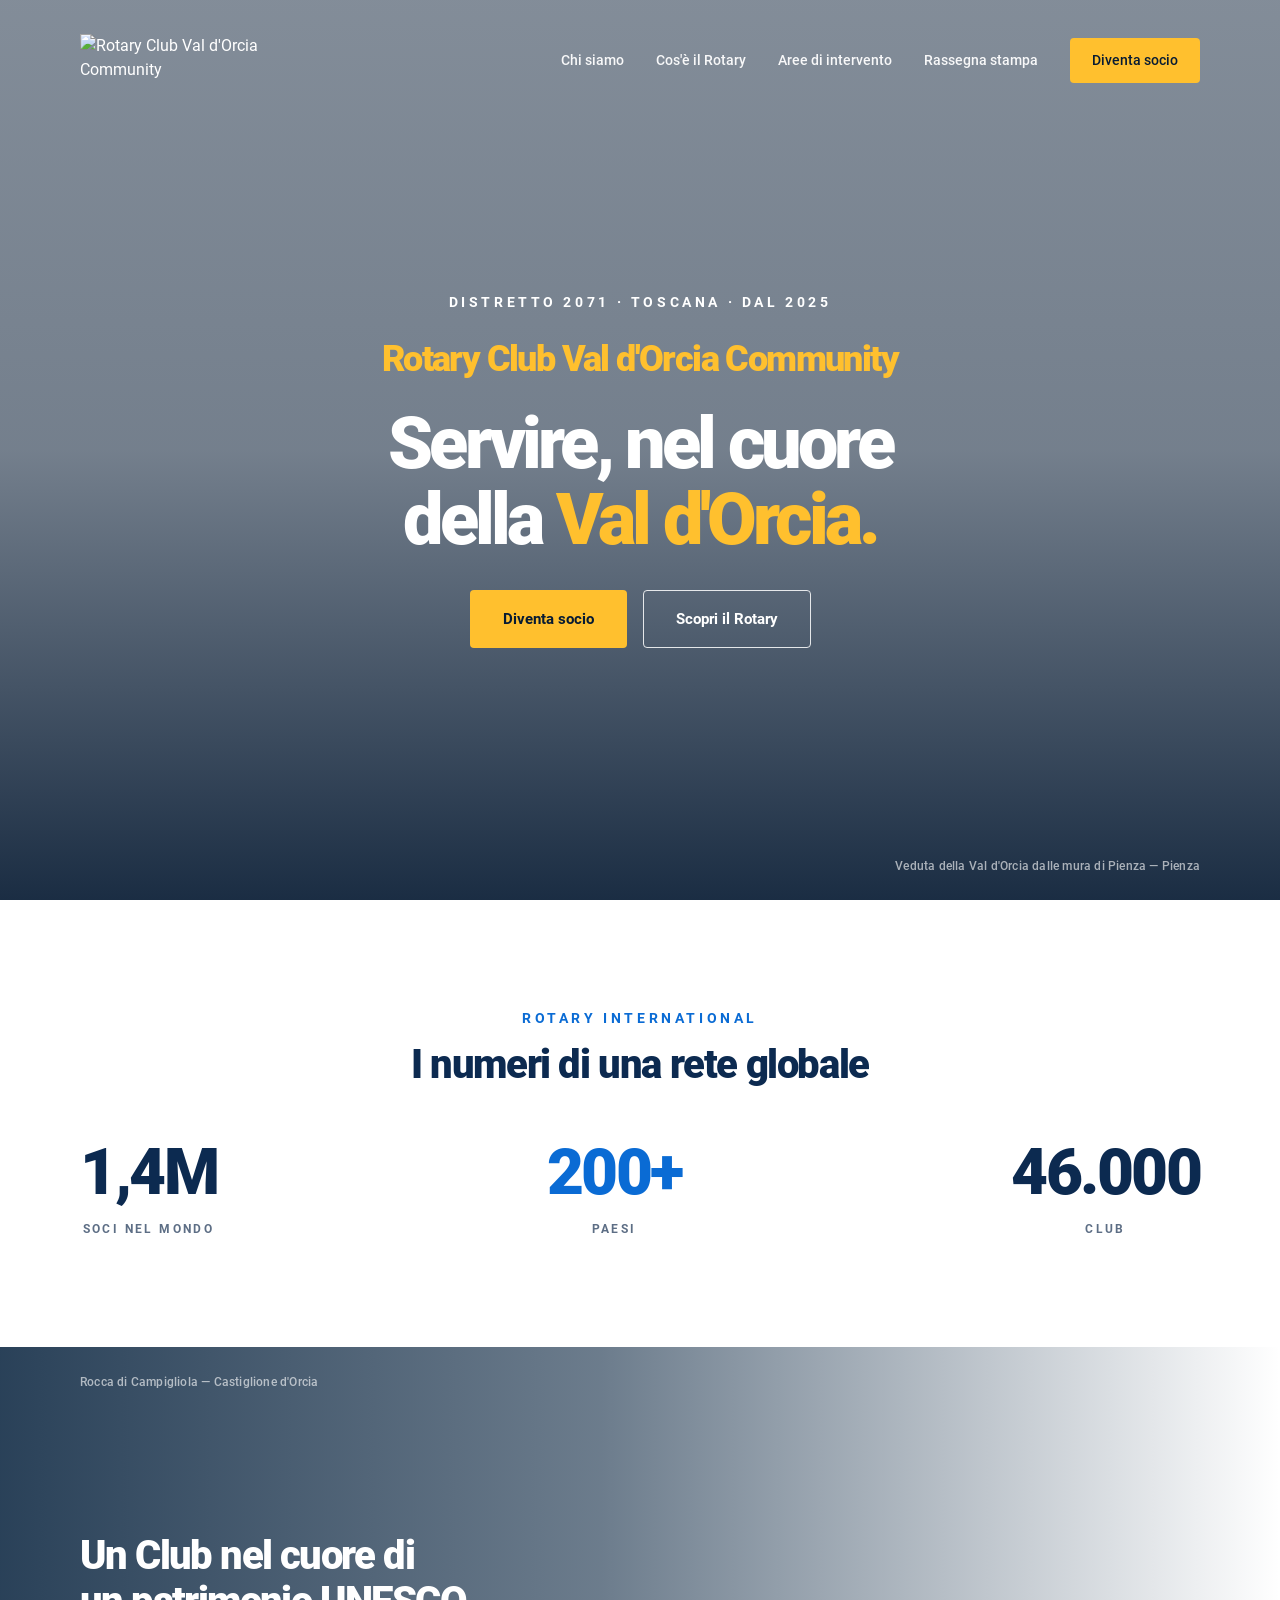
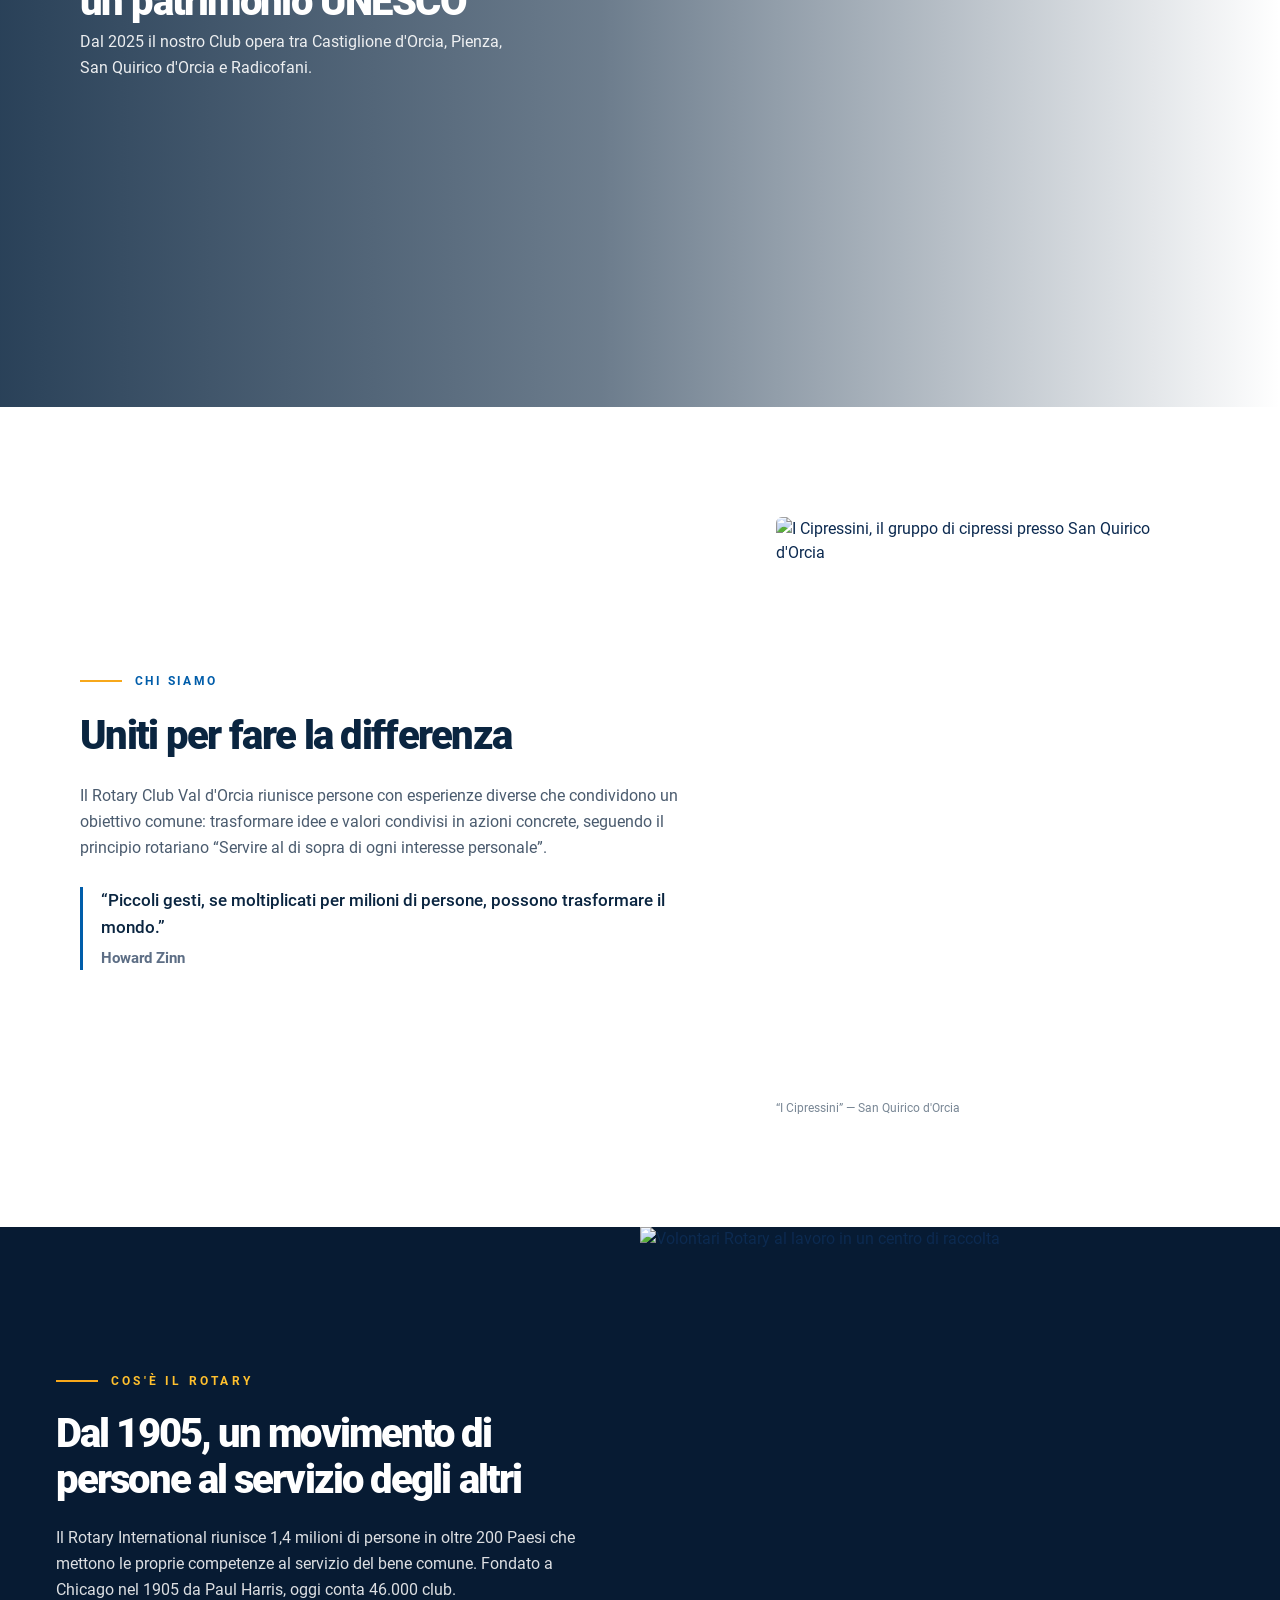
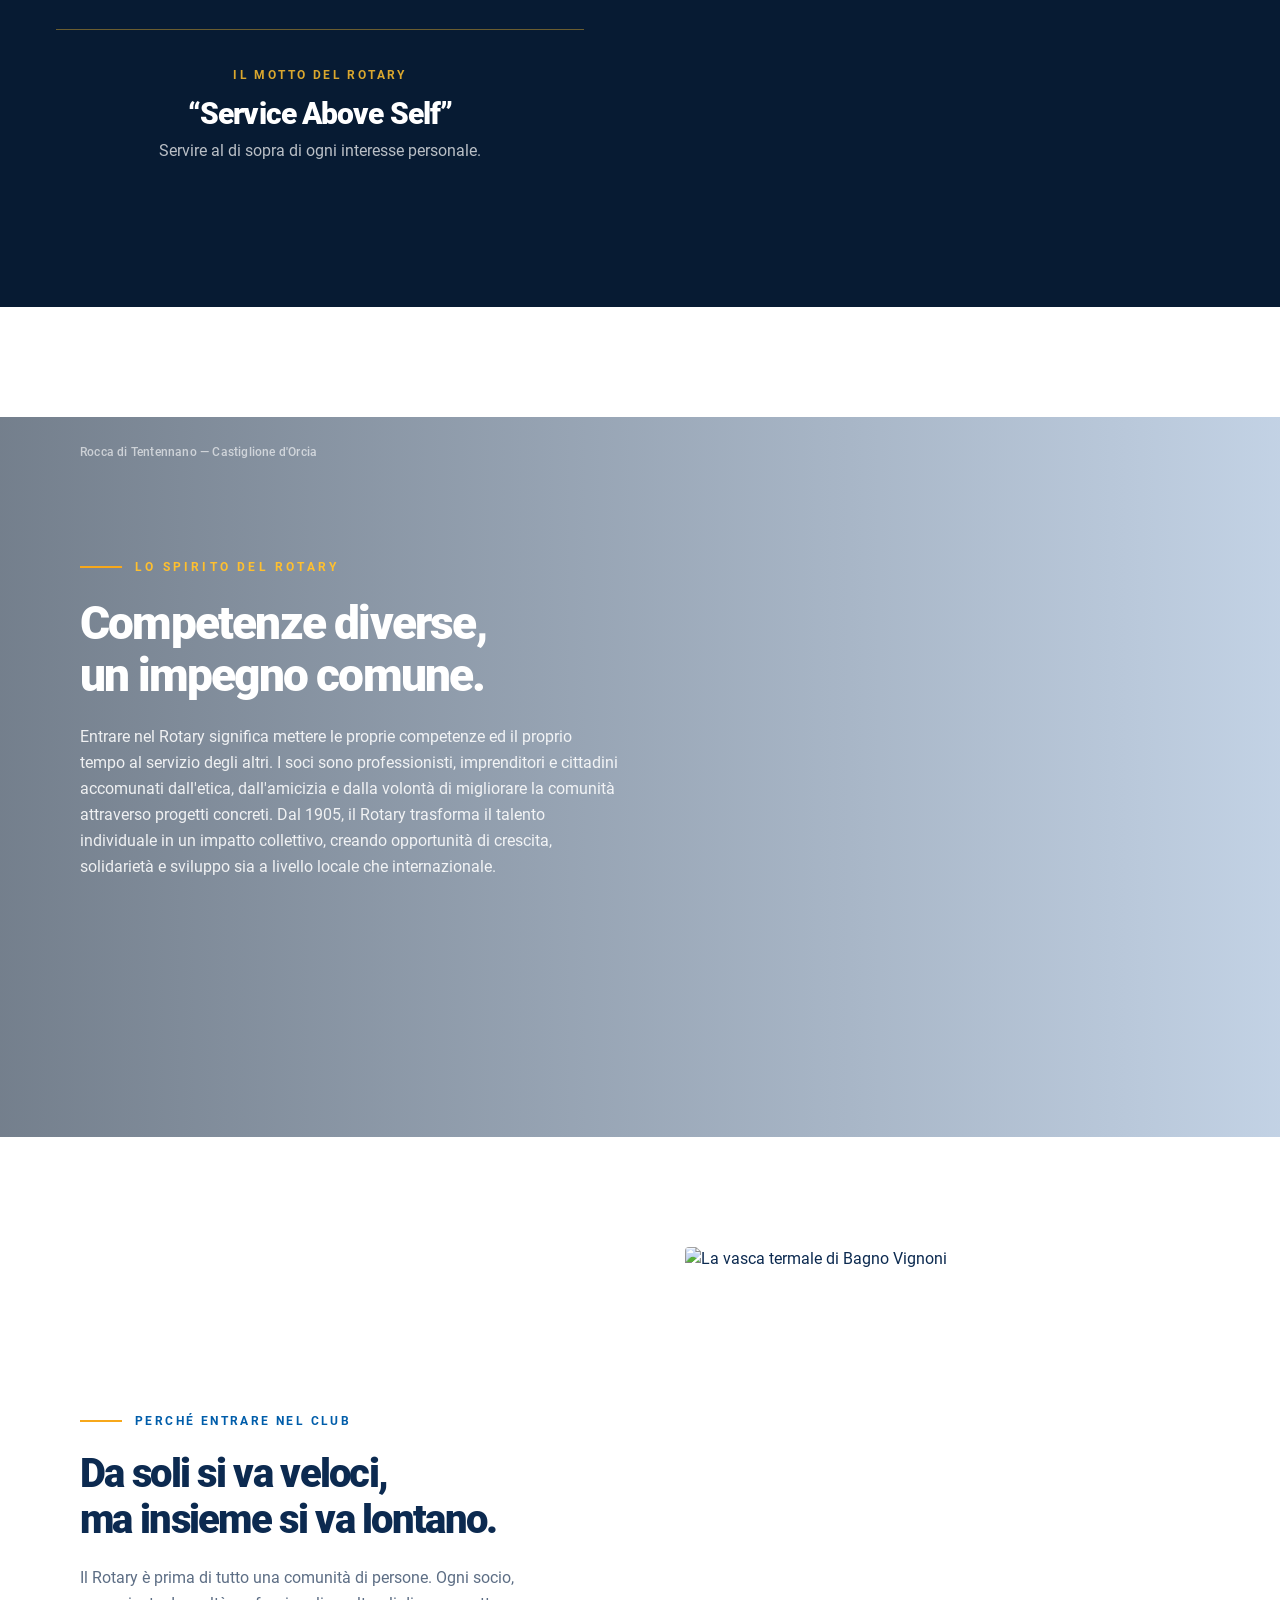
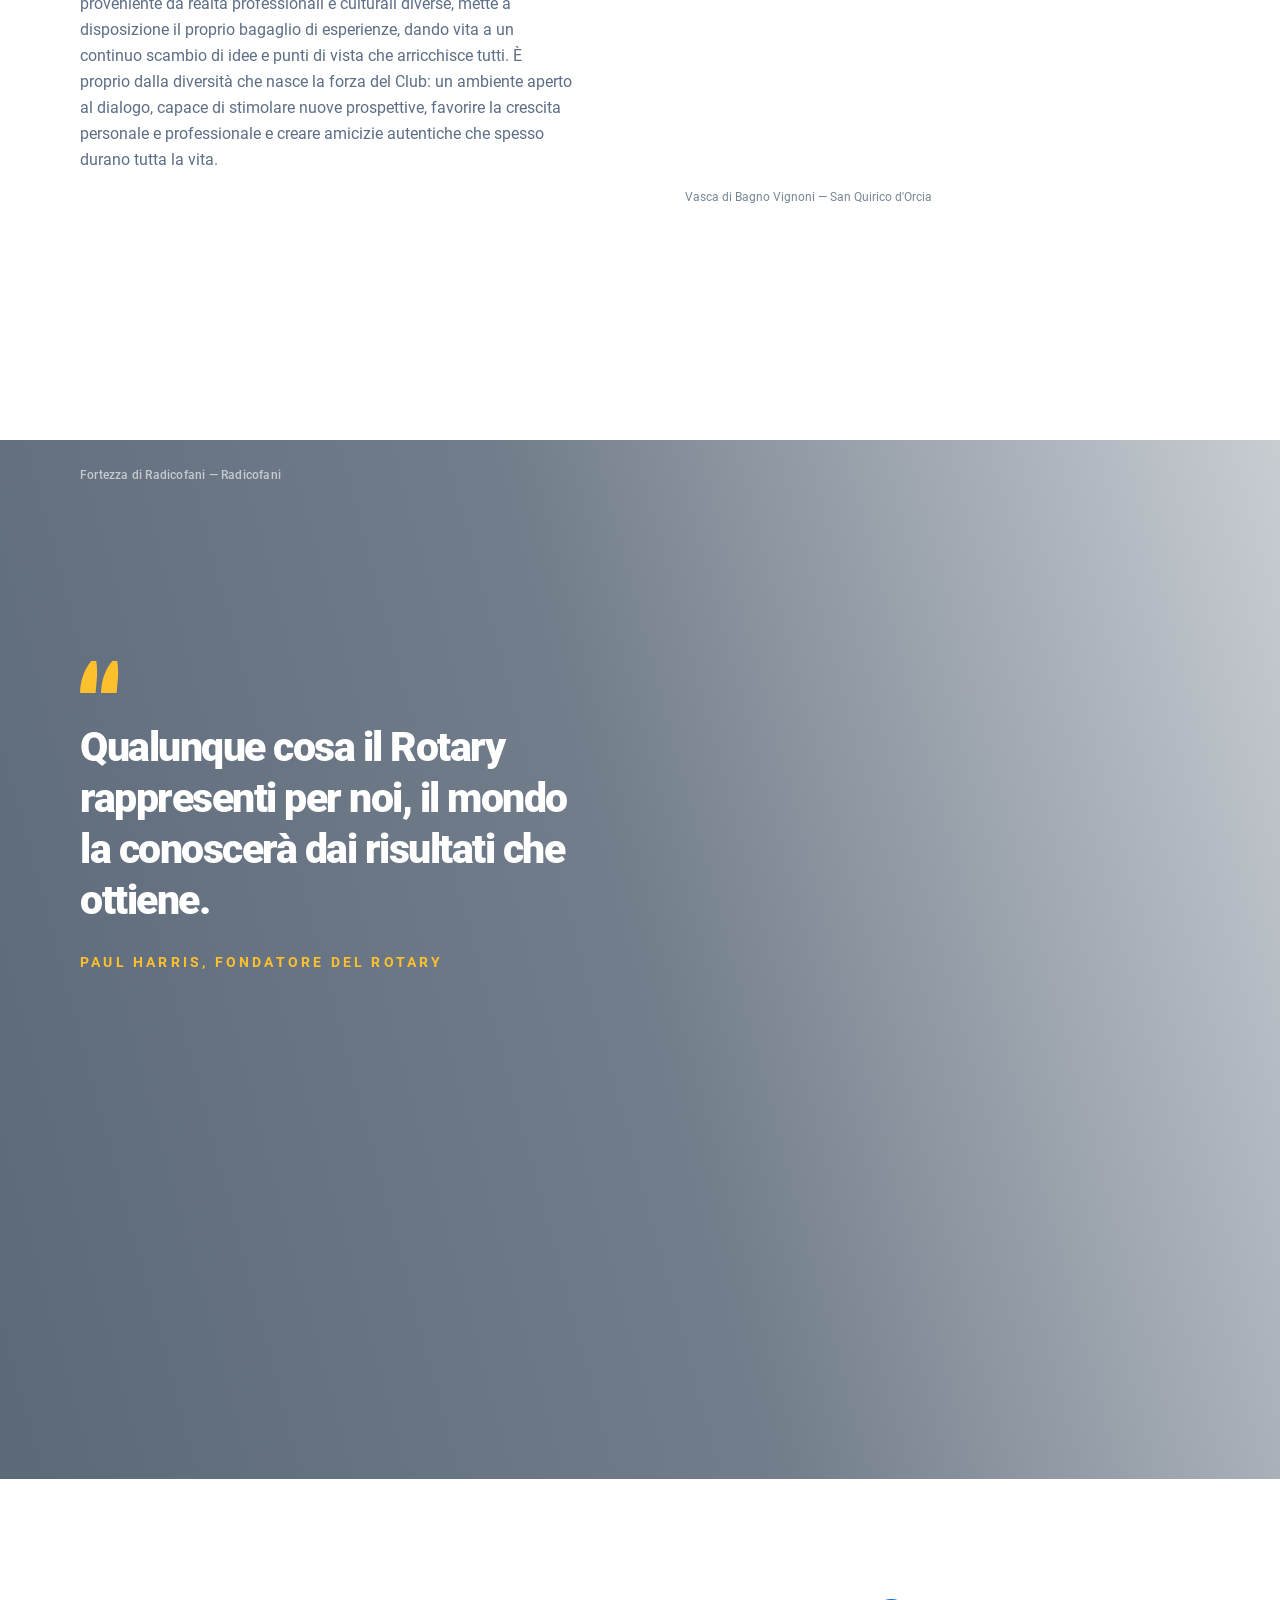
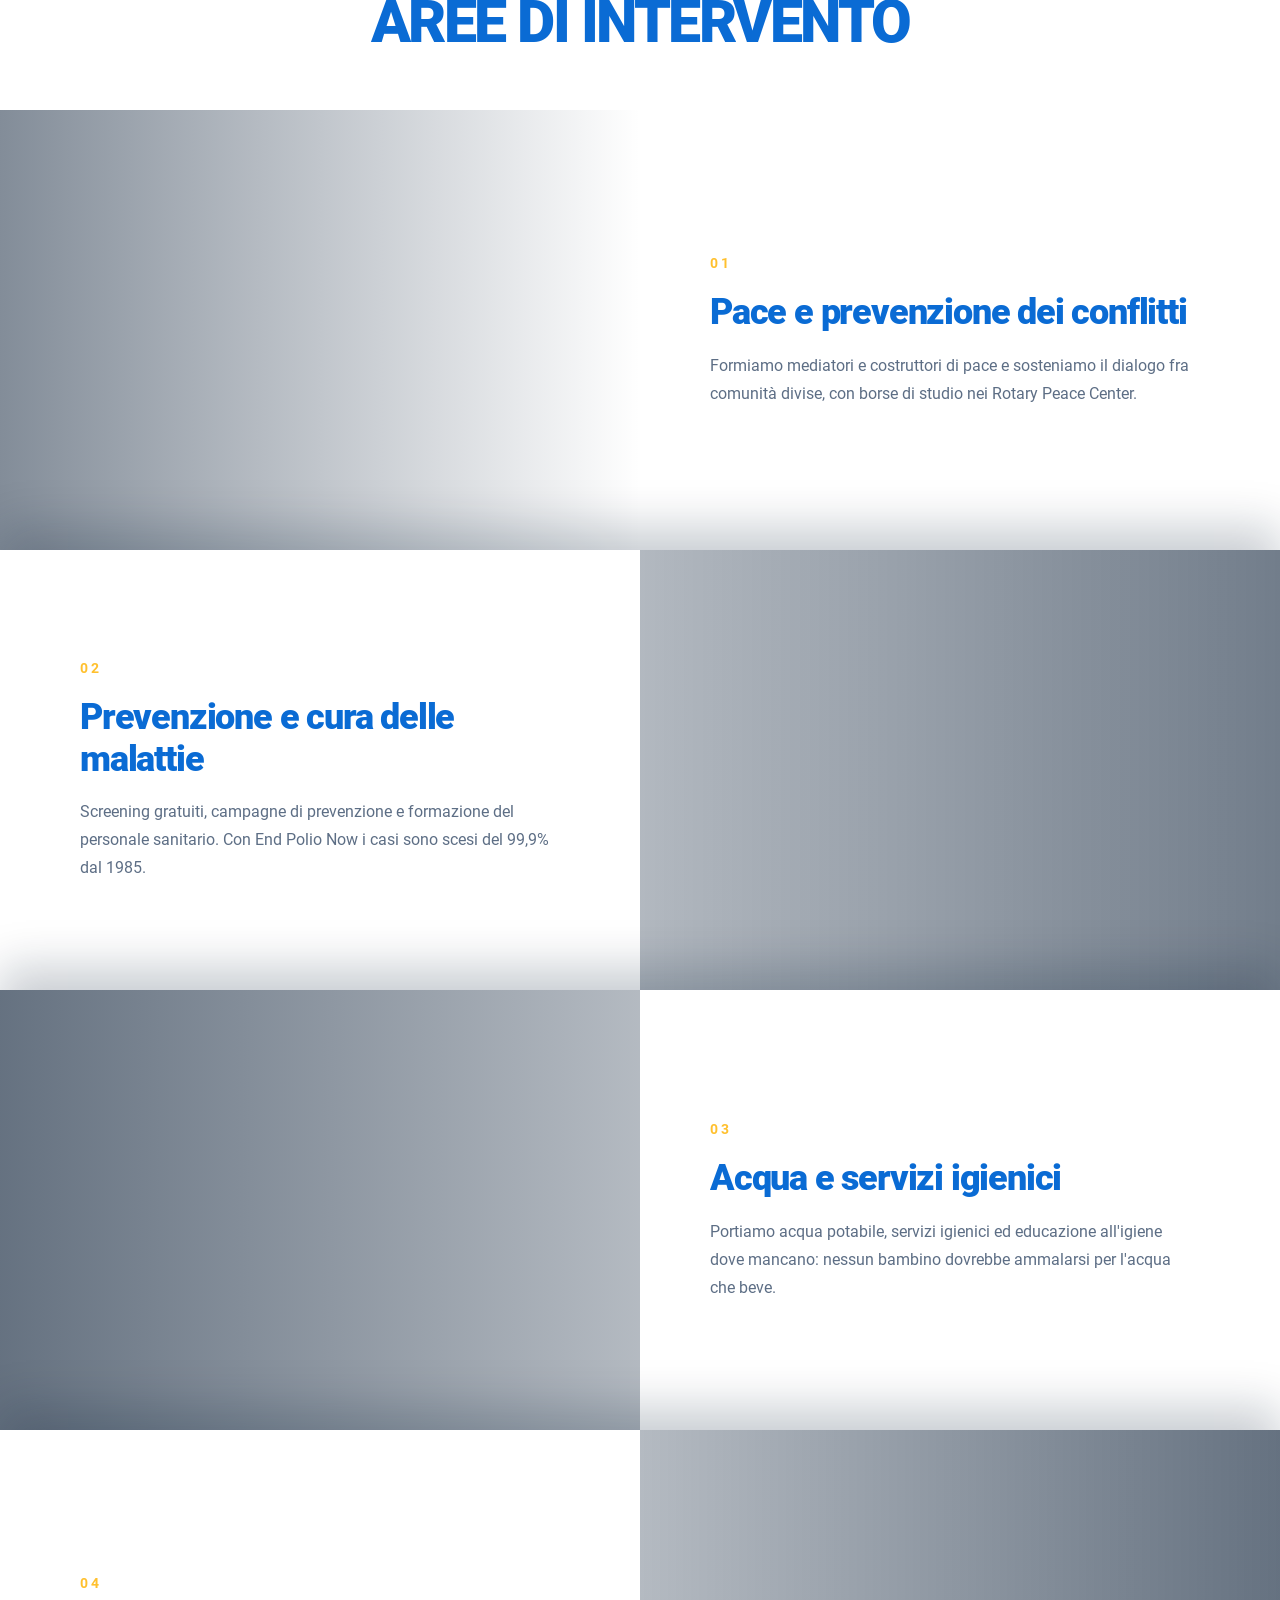
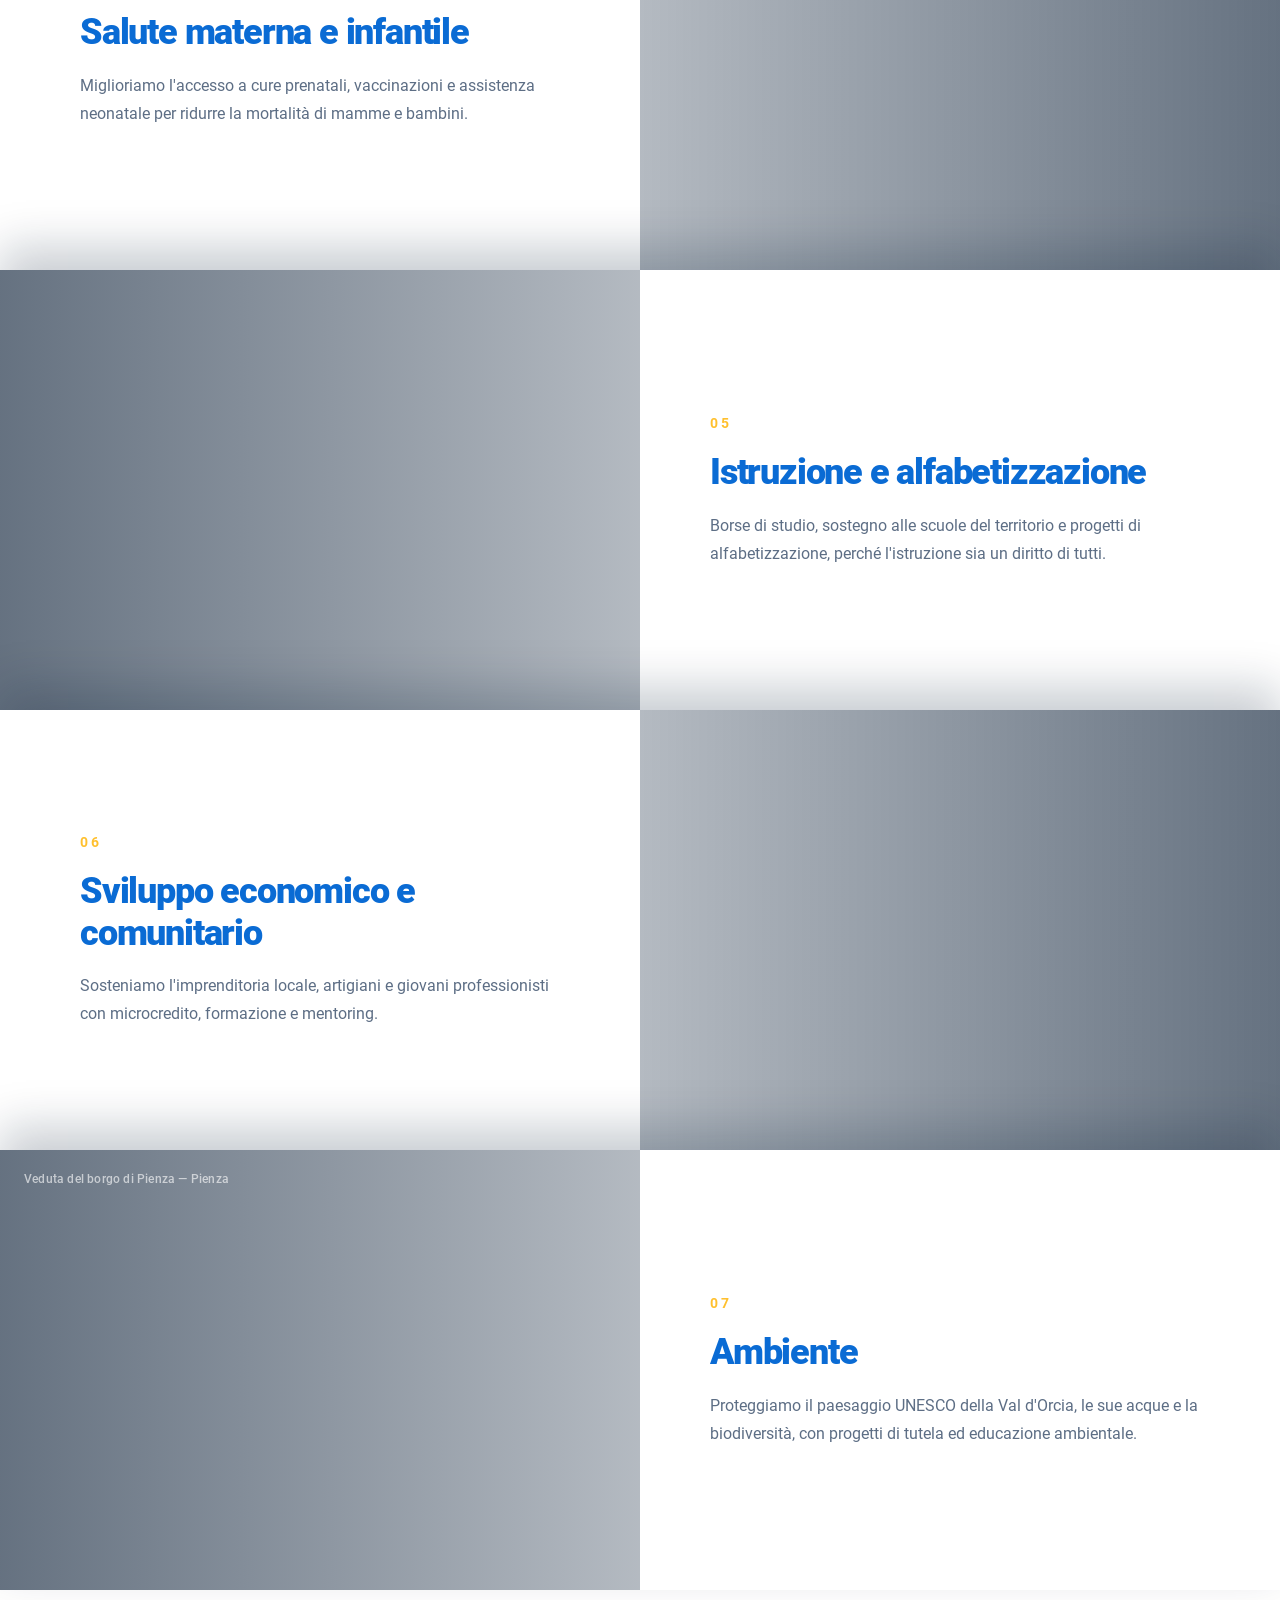
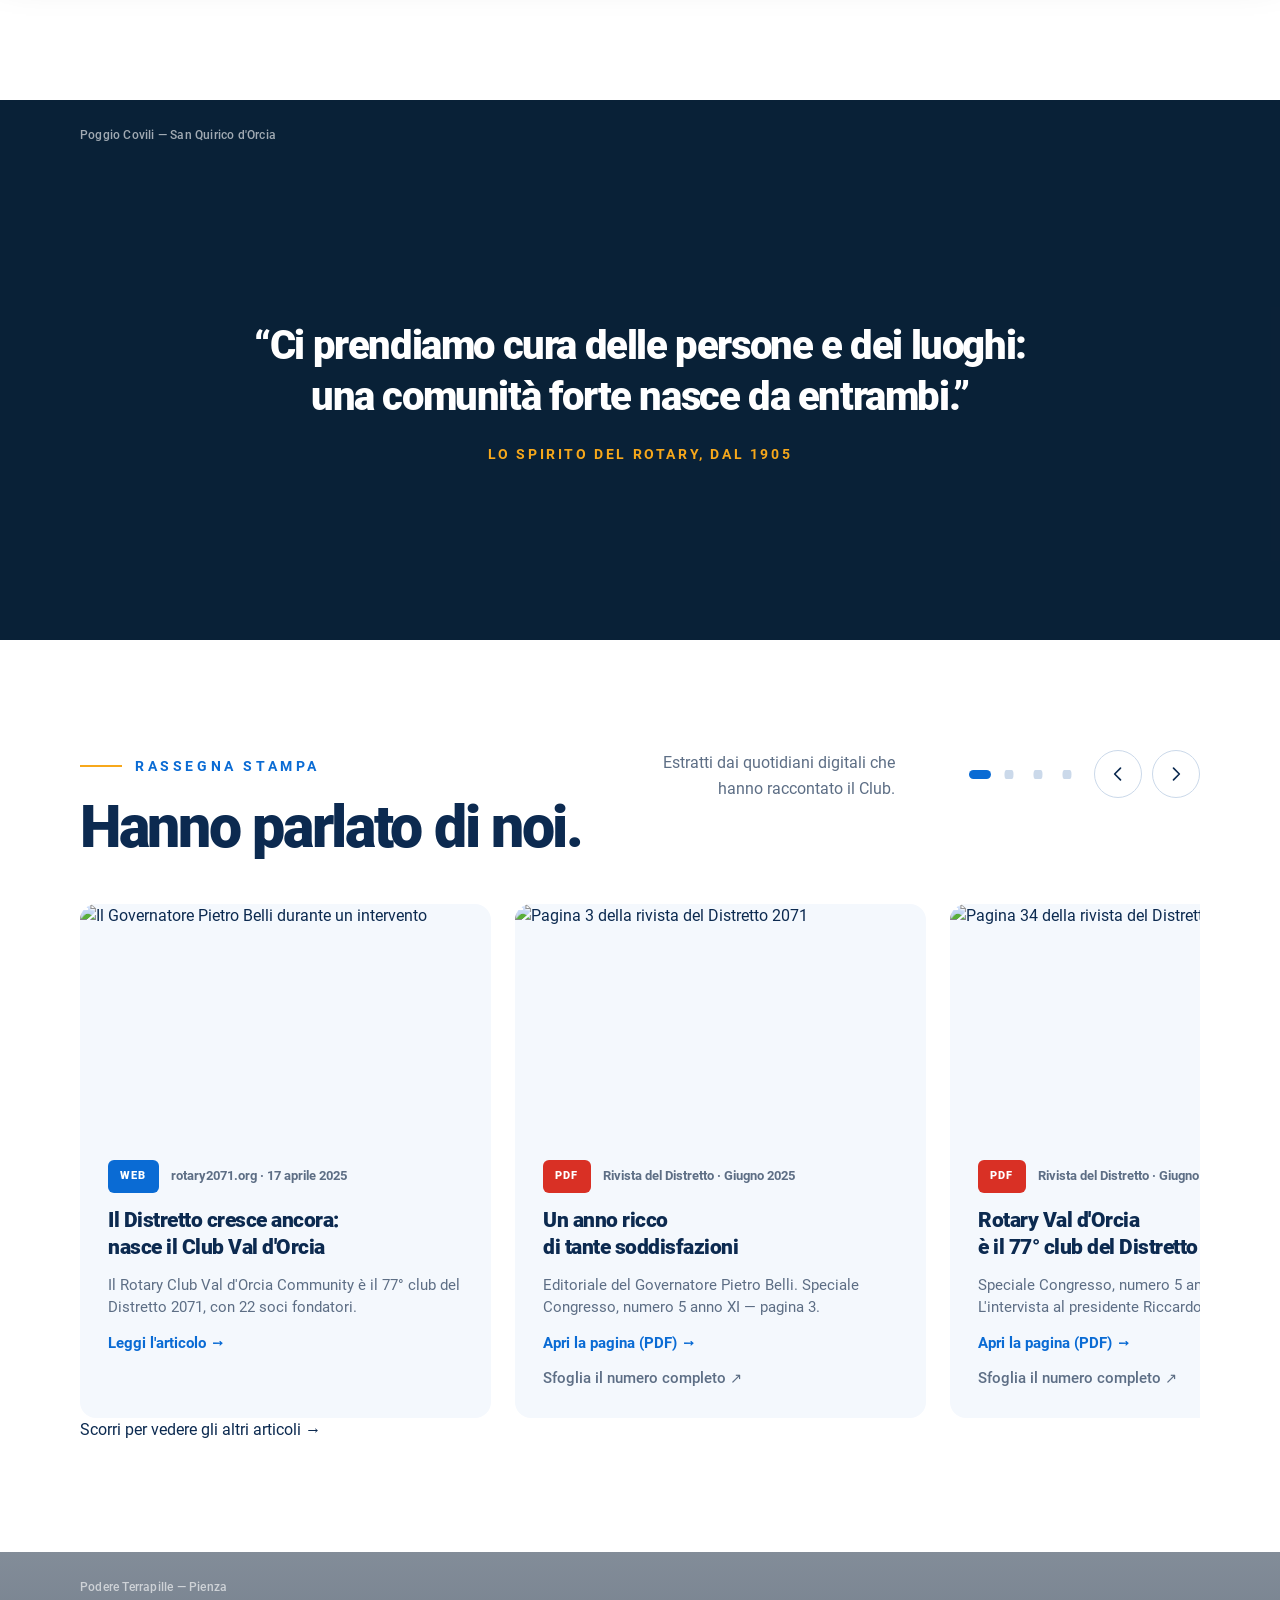
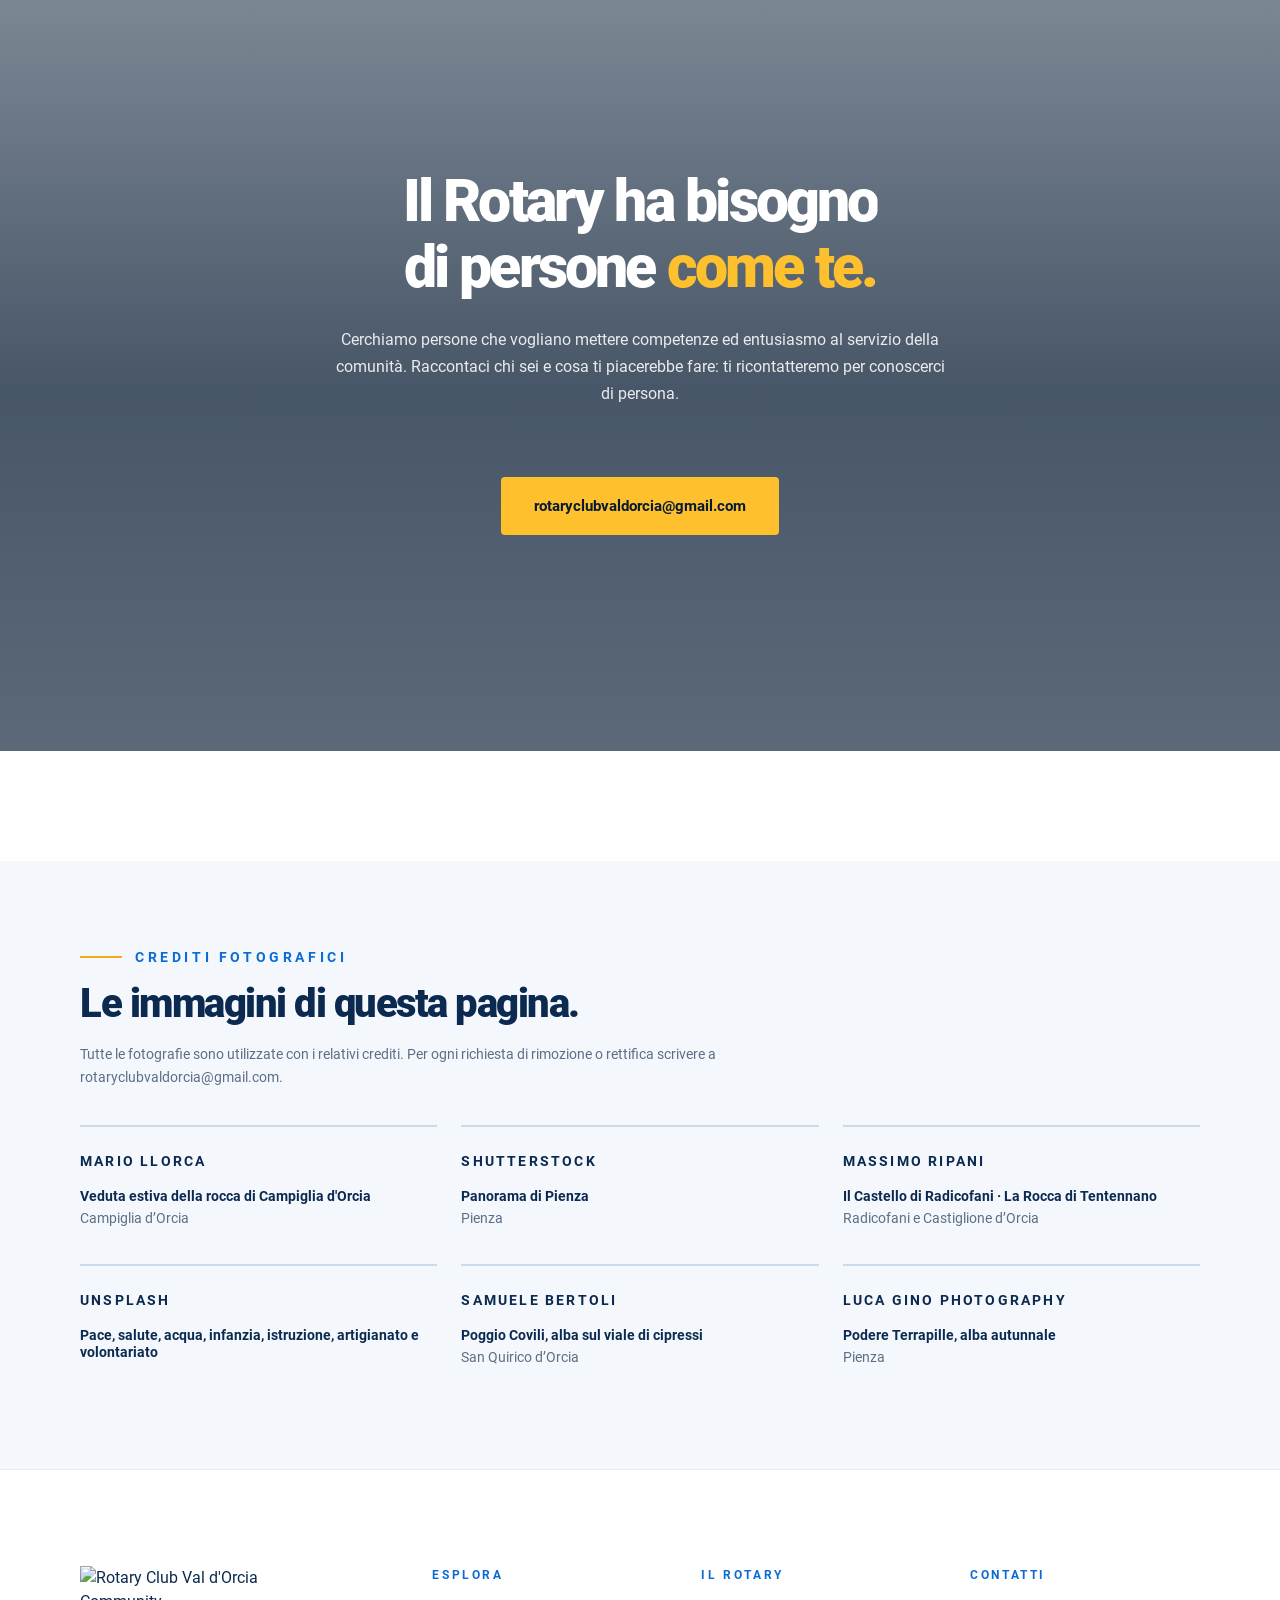
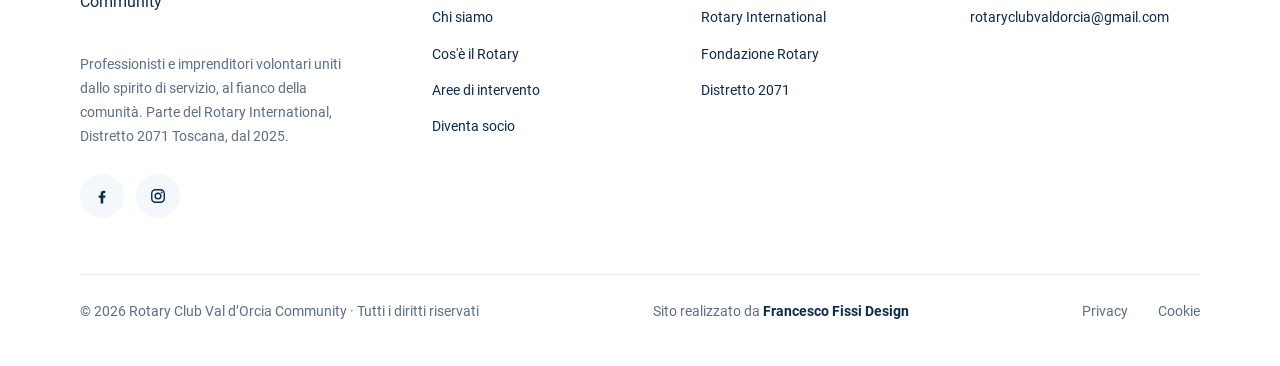
==== commit fd57203a: "Add files via upload" ====
--- a/index.html
+++ b/index.html
@@ -42,7 +42,22 @@
 <link rel="preload" as="image" media="(max-width:860px)" href="images/herom-780.avif" type="image/avif" imagesrcset="images/herom-390.avif 390w, images/herom-780.avif 780w" imagesizes="100vw" fetchpriority="high">
 <link rel="preload" as="font" type="font/woff2" href="fonts/roboto-400.woff2" crossorigin>
 <link rel="preload" as="font" type="font/woff2" href="fonts/roboto-900.woff2" crossorigin>
-<style>@font-face{font-family:'Roboto';font-style:normal;font-weight:400;font-display:swap;src:url(fonts/roboto-400.woff2) format('woff2')}@font-face{font-family:'Roboto';font-style:normal;font-weight:500;font-display:swap;src:url(fonts/roboto-500.woff2) format('woff2')}@font-face{font-family:'Roboto';font-style:normal;font-weight:700;font-display:swap;src:url(fonts/roboto-700.woff2) format('woff2')}@font-face{font-family:'Roboto';font-style:normal;font-weight:900;font-display:swap;src:url(fonts/roboto-900.woff2) format('woff2')}@font-face{font-family:'Roboto';font-style:italic;font-weight:400;font-display:swap;src:url(fonts/roboto-400i.woff2) format('woff2')}@font-face{font-family:'Roboto ripiego';src:local('Arial'),local('Helvetica Neue'),local('Liberation Sans');ascent-override:92.7%;descent-override:24.4%;line-gap-override:0%;size-adjust:100.06%}:root{--navy:#071B33;--royal:#0C2A50;--azure:#0A6BD4;--blu:#005DAA;--gold:#FFC02E;--oro-filetto:#F7A81B;--ink:#5D6E85;--line:#E6EDF6;--mist:#F4F8FD;--grigio:#7A8896;--bordo:#CBD9EA;--frame:1440px;--pad:80px}*{box-sizing:border-box;margin:0;padding:0}html{scroll-behavior:smooth}body{font-family:'Roboto','Roboto ripiego',system-ui,-apple-system,"Segoe UI",sans-serif;color:var(--royal);background:#fff;line-height:1.5;-webkit-font-smoothing:antialiased;overflow-x:clip}@supports not (overflow-x:clip){body{overflow-x:hidden}}img{max-width:100%;display:block}a{color:inherit;text-decoration:none}section{scroll-margin-top:96px}.wrap{max-width:var(--frame);margin:0 auto;padding:0 var(--pad)}.sr-only{position:absolute;width:1px;height:1px;padding:0;margin:-1px;overflow:hidden;clip:rect(0 0 0 0);white-space:nowrap;border:0}#top-sentinel{position:absolute;top:0;left:0;width:1px;height:60px;pointer-events:none}.rv{opacity:0;transform:translate3d(0,26px,0);transition:opacity .9s cubic-bezier(.16,1,.3,1),transform .9s cubic-bezier(.16,1,.3,1)}.rv.in{opacity:1;transform:none}.rv-mask{clip-path:inset(0 0 106% 0);transition:opacity .9s cubic-bezier(.16,1,.3,1),transform .9s cubic-bezier(.16,1,.3,1),clip-path 1.05s cubic-bezier(.16,1,.3,1)}.rv-mask.in{clip-path:inset(-14% 0 -14% 0)}.zoom-in img{transform:scale(1.06);transition:transform 1.3s cubic-bezier(.16,1,.3,1)}.zoom-in.in img{transform:scale(1)}.bg{--su:0px;--giu:0px}.hero-bg{--su:170px;--giu:170px}.panel-bg{--su:92px;--giu:92px}.spirito-bg{--su:150px;--giu:150px}.risultati-bg{--su:170px;--giu:0px}.q-bg{--su:130px;--giu:130px}.join-bg{--su:170px;--giu:0px}.bg{position:absolute;left:0;right:0;top:calc(var(--su) * -1);height:calc(100% + var(--su) + var(--giu));z-index:0;overflow:clip;backface-visibility:hidden;will-change:transform}.bg img{width:100%;height:100%;object-fit:cover;display:block}.scrim{position:absolute;inset:0;z-index:1}.hero,.panel,.spirito,.risultati,.quote,.join{isolation:isolate;position:relative;overflow:clip;view-timeline:--sez block}@supports not (overflow:clip){.hero,.panel,.spirito,.risultati,.quote,.join{overflow:hidden}}@keyframes rv-parallasse{from{transform:translate3d(0,calc(var(--giu) * -0.9),0)}to{transform:translate3d(0,calc(var(--su) * 0.9),0)}}@keyframes rv-riga{from{transform:translate3d(0,-7%,0)}to{transform:translate3d(0,7%,0)}}@supports (animation-timeline:view()){.bg{animation:rv-parallasse linear both;animation-timeline:--sez;animation-range:cover 0% cover 100%}.arow .media img{animation:rv-riga linear both;animation-timeline:view();animation-range:cover 0% cover 100%}}.hero .wrap,.panel .inner,.spirito .wrap,.risultati .wrap,.quote .wrap,.join .wrap{position:relative;z-index:2;width:100%}.cap{position:absolute;z-index:3;font-size:12px;font-weight:500;line-height:15px;color:rgba(255,255,255,.62);letter-spacing:.2px}.cap-tl{top:28px;left:calc(max(0px,(100% - var(--frame)) / 2) + var(--pad))}.cap-br{bottom:26px;right:calc(max(0px,(100% - var(--frame)) / 2) + var(--pad));text-align:right}.btn{display:inline-flex;align-items:center;justify-content:center;gap:9px;padding:17px 32px;border-radius:4px;font-weight:600;font-size:15px;border:1.5px solid transparent;cursor:pointer;transition:transform .22s ease,background .22s ease,box-shadow .22s ease}.btn-gold{background:var(--gold);color:var(--navy)}.btn-gold:hover{transform:translateY(-2px);box-shadow:0 14px 30px rgba(255,192,46,.3)}.btn-ghost{border-color:rgba(255,255,255,.85);color:#fff}.btn-ghost:hover{background:rgba(255,255,255,.12);transform:translateY(-2px)}.btn:focus-visible,a:focus-visible,button:focus-visible{outline:3px solid var(--gold);outline-offset:3px}.eyebrow{display:inline-flex;align-items:center;gap:13px;font-size:12px;font-weight:700;letter-spacing:3.2px;line-height:16px}.eyebrow.azure{font-size:14px;letter-spacing:3.6px}.eyebrow.blu{font-size:12px;letter-spacing:2.4px}.eyebrow::before{content:"";width:42px;height:2px;background:var(--oro-filetto);flex:none;transition:width .9s .15s cubic-bezier(.16,1,.3,1)}.eyebrow.rv::before{width:0}.eyebrow.rv.in::before{width:42px}.eyebrow.gold{color:var(--gold)}.oro{color:var(--gold)}.eyebrow.blu{color:var(--blu)}.eyebrow.azure{color:var(--azure)}header{position:fixed;top:0;left:0;right:0;z-index:60;padding:34px 0;color:#fff;transition:background .35s ease,box-shadow .35s ease,padding .35s ease}header .wrap{display:flex;align-items:center;justify-content:space-between;gap:24px}.logo img{height:53px;width:auto}.logo .blue{display:none}nav.links{display:flex;align-items:center;gap:32px}nav.links a{font-size:14px;font-weight:500;color:#fff;opacity:.94;transition:opacity .2s,color .2s}nav.links a:hover{opacity:1}.nav-cta{background:var(--gold);color:var(--navy)!important;padding:12px 22px;border-radius:4px;font-weight:600;font-size:13.5px;opacity:1!important;transition:transform .2s}.nav-cta:hover{transform:translateY(-2px)}header::before{content:"";position:absolute;inset:0;z-index:-1;opacity:0;transition:opacity .35s ease;background:rgba(255,255,255,.96);backdrop-filter:saturate(1.5) blur(12px)}header.stuck::before{opacity:1}header.stuck{box-shadow:0 1px 0 var(--line),0 8px 24px rgba(12,42,80,.07);padding:14px 0}header.stuck .logo .white{display:none}header.stuck .logo .blue{display:block}header.stuck nav.links a{color:var(--royal)}.burger{display:none;background:none;border:0;cursor:pointer;padding:8px}.burger span{display:block;width:24px;height:2px;background:#fff;margin:5px 0;transition:.3s}header.stuck .burger span{background:var(--royal)}.hero{height:940px;display:flex;align-items:center;justify-content:center;text-align:center;color:#fff}.hero .scrim{background:linear-gradient(180deg,rgba(7,27,51,.5) 0%,rgba(7,27,51,.56) 50%,rgba(7,27,51,.92) 100%)}.hero-inner{width:1180px;max-width:100%;margin:0 auto;display:flex;flex-direction:column;align-items:center;gap:26px}.kicker{font-size:14px;font-weight:700;letter-spacing:3.6px;color:#fff}.hero .club{font-size:40px;font-weight:900;letter-spacing:-1.6px;line-height:54px;color:var(--gold)}.hero h1{font-size:80px;font-weight:900;line-height:90px;letter-spacing:-3.8px}.hero-btns{display:flex;gap:16px;justify-content:center;flex-wrap:wrap;padding-top:6px}.stats{padding:110px 0;background:#fff}.stats-head{display:flex;flex-direction:column;align-items:center;text-align:center;gap:16px;margin-bottom:46px}.stats .eyebrow::before{display:none}.stats .stat{text-align:center}.stats-head h2{font-size:40px;font-weight:900;line-height:42px;letter-spacing:-1.4px;color:var(--royal)}.stats .row{display:flex;justify-content:space-between;gap:32px;flex-wrap:wrap}.stat b{display:block;font-size:64px;font-weight:900;letter-spacing:-2.5px;line-height:1.21;color:var(--royal)}.stat.alt b{color:var(--azure)}.stat b.counting{font-variant-numeric:tabular-nums}.stat span{display:block;margin-top:12px;font-size:11.5px;font-weight:700;line-height:1.21;letter-spacing:2.4px;color:var(--ink)}.panel{height:520px;display:flex;align-items:center;color:#fff}.panel .scrim{background:linear-gradient(90deg,rgba(10,37,64,.87) 0%,rgba(10,37,64,.60) 47%,rgba(10,37,64,0) 100%)}.panel .inner{max-width:var(--frame);margin:0 auto;width:100%;padding:0 var(--pad)}.panel .col{width:620px;max-width:100%;display:flex;flex-direction:column;gap:24px}.panel h2{font-size:40px;font-weight:900;line-height:45px;letter-spacing:-1.6px;max-width:467px}.panel h2 .dico::after{content:"\A";white-space:pre}.panel p{font-size:16px;line-height:26px;max-width:445px;color:rgba(255,255,255,.9)}.about{padding:110px 0;background:#fff}.about .wrap{padding:0 160px}.about .grid{display:grid;grid-template-columns:540px 484px;gap:96px;align-items:center}.about h2{font-size:40px;font-weight:900;line-height:45px;letter-spacing:-1.7px;color:#0A2540;margin:24px 0}.about p{color:#4A5B6E;font-size:16px;line-height:26px}.pull{display:flex;flex-direction:column;gap:6px;margin-top:26px;padding-left:18px;border-left:3px solid var(--blu)}.pull q{display:block;font-weight:500;font-size:17px;line-height:27px;color:#0A2540;quotes:none}.pull cite{font-style:normal;font-weight:600;font-size:15px;color:var(--ink)}.about figure img{width:484px;max-width:100%;height:568px;object-fit:cover;border-radius:6px}.about figcaption{margin-top:14px;font-size:12px;color:var(--grigio)}.rotary{display:grid;grid-template-columns:720px 1fr;min-height:680px;background:var(--navy)}.rotary .col{padding:104px 80px;display:flex;flex-direction:column;justify-content:center;gap:22px;color:#fff}.rotary h2{font-size:40px;font-weight:900;line-height:45px;letter-spacing:-1.9px}.rotary p{font-size:16px;line-height:26px;color:rgba(255,255,255,.86)}.rotary .motto{border-top:1px solid rgba(255,192,46,.4);padding-top:26px;margin-top:4px;text-align:center}.rotary .motto .lbl{display:block;font-size:12px;font-weight:700;letter-spacing:2.4px;color:var(--gold);opacity:.85}.rotary .motto strong{display:block;margin-top:10px;font-size:30px;font-weight:900;letter-spacing:-.9px;line-height:36px}.rotary .motto span{display:block;margin-top:8px;font-size:16px;line-height:22px;color:rgba(255,255,255,.72)}.rotary .foto{position:relative;overflow:hidden}.rotary .foto img{width:100%;height:100%;object-fit:cover}.spirito{min-height:720px;display:flex;align-items:flex-start;color:#fff;padding:142px 0 60px}.spirito .scrim{background:linear-gradient(90deg,rgba(7,27,51,.56) 0%,rgba(21,81,153,.258) 100%)}.spirito .col{max-width:700px;display:flex;flex-direction:column;align-items:flex-start;gap:22px}.spirito h2{font-size:50px;font-weight:900;line-height:54px;letter-spacing:-1.8px}.spirito p,.panel p,.about p,.rotary p,.perche p,.arow p,.join p,.press .note{text-wrap:pretty}.spirito p{font-size:16px;line-height:26px;color:rgba(255,255,255,.88);max-width:540px}.perche{padding:0;background:#fff}.perche .grid{display:grid;grid-template-columns:560px 640px;gap:80px;align-items:center;min-height:683px}.perche figure{align-self:start}.perche h2{font-size:40px;font-weight:900;line-height:45px;letter-spacing:-1.7px;color:var(--royal);margin:22px 0}.perche p{font-size:16px;line-height:26px;color:var(--ink);max-width:493px}.perche figure img{width:100%;height:654px;object-fit:cover;border-radius:4px;display:block}.perche figcaption{margin-top:14px;font-size:12px;color:var(--grigio)}.risultati{min-height:799px;display:flex;align-items:flex-start;color:#fff;padding:151px 0 60px}.risultati .scrim{background:linear-gradient(255deg,rgba(7,27,51,.22) 0%,rgba(7,27,51,.57) 50%,rgba(7,27,51,.66) 100%)}.risultati .col{max-width:1253px;display:flex;flex-direction:column;align-items:flex-start;text-align:left;gap:26px}.risultati .virg{height:25px;color:var(--gold)}.risultati .virg svg{display:block;width:41px;height:32px;margin-top:-10px;fill:currentColor}.risultati blockquote{font-size:40px;font-weight:900;line-height:45px;letter-spacing:-1.5px;quotes:none;max-width:495px}.risultati .firma{font-size:14px;font-weight:700;letter-spacing:3.2px;color:var(--gold)}.areas-head{padding:110px 0 55px;text-align:center}.areas-head h2{font-size:64px;font-weight:900;line-height:1.21;letter-spacing:-2.5px;color:var(--azure)}#aree{position:relative}.arow{position:sticky;top:var(--barra,78px);background:#fff;box-shadow:0 -22px 44px rgba(7,27,51,.22)}.arow:first-of-type{box-shadow:none}.arow:nth-of-type(1){z-index:1}.arow:nth-of-type(2){z-index:2}.arow:nth-of-type(3){z-index:3}.arow:nth-of-type(4){z-index:4}.arow:nth-of-type(5){z-index:5}.arow:nth-of-type(6){z-index:6}.arow:nth-of-type(7){z-index:7}.arow{display:grid;grid-template-columns:720px 720px;justify-content:center;min-height:440px}.arow .media{position:relative;overflow:clip;min-height:440px}.arow .media img{position:absolute;top:-10%;left:0;width:100%;height:120%;object-fit:cover;will-change:transform}.arow .media::after{content:"";position:absolute;inset:0}.arow:nth-of-type(1) .media::after{background:linear-gradient(90deg,rgba(7,27,51,.5),rgba(7,27,51,0))}.arow:nth-of-type(2) .media::after{background:linear-gradient(90deg,rgba(7,27,51,.31),rgba(7,27,51,.57))}.arow:nth-of-type(3) .media::after{background:linear-gradient(90deg,rgba(7,27,51,.62),rgba(7,27,51,.3))}.arow:nth-of-type(4) .media::after{background:linear-gradient(90deg,rgba(7,27,51,.3),rgba(7,27,51,.62))}.arow:nth-of-type(5) .media::after{background:linear-gradient(90deg,rgba(7,27,51,.62),rgba(7,27,51,.3))}.arow:nth-of-type(6) .media::after{background:linear-gradient(90deg,rgba(7,27,51,.3),rgba(7,27,51,.62))}.arow:nth-of-type(7) .media::after{background:linear-gradient(90deg,rgba(7,27,51,.62),rgba(7,27,51,.3))}.arow .body{display:flex;flex-direction:column;justify-content:center;gap:18px;padding:60px 80px 60px 70px}.arow:nth-of-type(even) .body{padding:60px 70px 60px 80px}.arow .num{font-size:14px;font-weight:700;letter-spacing:2.8px;color:var(--gold)}.arow h3{font-size:40px;font-weight:900;letter-spacing:-1.2px;line-height:44px;color:var(--azure)}.arow p{font-size:16px;line-height:28px;color:var(--ink);max-width:560px}.arow .cap{color:rgba(255,255,255,.62)}.arow .cap-tl{top:22px;left:24px}.gap{height:110px}.quote{height:540px;display:flex;align-items:flex-start;justify-content:center;text-align:center;color:#fff;background:#0A2540;padding:291px 0 106px}.quote .scrim{background:rgba(10,31,51,.68)}.quote blockquote{font-size:40px;font-weight:900;line-height:50px;letter-spacing:-1.4px;max-width:860px;margin:0 auto;quotes:none}.quote .src{margin-top:22px;font-size:14px;font-weight:600;letter-spacing:2.6px;color:#F7A81B}.press{background:#fff;padding:110px 0}.press .head{display:flex;justify-content:space-between;align-items:flex-start;gap:40px;margin-bottom:44px}.press h2{font-size:64px;font-weight:900;line-height:1.21;letter-spacing:-2.3px;margin-top:20px;color:var(--royal)}.press .note{font-size:16px;line-height:26px;color:var(--ink);text-align:right;max-width:240px}.press .comandi{display:flex;align-items:center;gap:16px;flex:none}.dots{display:flex;align-items:center;gap:7px}.dots i{width:22px;height:9px;border-radius:5px;background:var(--bordo);transform:scaleX(.409);transform-origin:center;transition:transform .3s cubic-bezier(.22,.75,.3,1),background .3s}.dots i.on{transform:none;background:var(--azure)}.frecce{display:flex;gap:10px}.frecce button{width:48px;height:48px;border-radius:24px;border:1.5px solid var(--bordo);background:#fff;display:flex;align-items:center;justify-content:center;cursor:pointer;color:var(--royal);transition:border-color .2s,background .2s,transform .2s}.frecce button:hover{border-color:var(--azure);color:var(--azure);transform:translateY(-2px)}.frecce svg{width:20px;height:20px}.press .viewport{overflow:hidden}.press .track{display:flex;gap:24px;will-change:transform}.pcard{flex:0 0 411px;background:var(--mist);border-radius:16px;overflow:hidden;display:flex;flex-direction:column}.pcard .thumb{width:100%;height:230px;object-fit:cover}.pcard .body{padding:26px 28px 28px;display:flex;flex-direction:column;gap:14px;flex:1}.pcard .meta{display:flex;align-items:center;gap:12px}.badge{color:#fff;font-size:11px;font-weight:900;letter-spacing:1.2px;padding:8px 12px;border-radius:6px}.badge.pdf{background:#D93025}.badge.web{background:var(--azure)}.pcard .src{font-size:12.5px;font-weight:600;color:var(--ink)}.pcard h3{font-size:21px;font-weight:900;line-height:27px;letter-spacing:-.5px;color:var(--royal)}.pcard p{font-size:14.5px;line-height:22px;color:var(--ink)}.pcard .lk{display:inline-flex;align-items:center;gap:9px;font-size:14.5px;font-weight:600;color:var(--azure)}.pcard .lk.alt{color:var(--ink);font-weight:500}.pcard .lk:hover{text-decoration:underline}.join{min-height:799px;display:flex;align-items:center;text-align:center;color:#fff;padding:150px 0}.join .scrim{background:linear-gradient(180deg,rgba(7,27,51,.5) 0%,rgba(7,27,51,.74) 55%,rgba(7,27,51,.66) 100%)}.join .wrap{display:flex;flex-direction:column;align-items:center;gap:26px}.join h2{font-size:64px;font-weight:900;line-height:67px;letter-spacing:-2.8px}.join p{font-size:16px;line-height:27px;max-width:620px;color:rgba(255,255,255,.88)}.join .lbl{font-size:12px;font-weight:700;letter-spacing:2.8px;color:var(--gold)}.credits{background:var(--mist);padding:80px 0 90px}.credits h2{font-size:40px;font-weight:900;line-height:1.21;letter-spacing:-1.5px;margin:16px 0;color:var(--royal)}.credits .intro{font-size:14px;line-height:23px;color:var(--ink);max-width:760px}.credits .grid{display:grid;grid-template-columns:repeat(3,1fr);gap:24px;margin-top:36px}.ccol{border-top:2px solid var(--bordo);padding-top:26px;box-sizing:border-box}@media (min-width:1081px){.ccol{min-height:115px}}.ccol h4{font-size:14px;line-height:17px;font-weight:700;letter-spacing:2.2px;color:var(--royal);margin-bottom:18px}.ccol b{display:block;font-size:14px;line-height:17px;font-weight:600;color:var(--royal);max-width:340px}.ccol span{display:block;font-size:14px;line-height:20px;color:var(--ink);margin-top:3px;max-width:340px}.ccol a{color:var(--azure)}footer{background:#fff;border-top:1px solid var(--line);padding:96px 0 44px}.f-top{display:grid;grid-template-columns:400px 1fr 1fr 300px;gap:60px}.f-brand img{height:60px;width:auto;margin-bottom:26px}.f-brand p{font-size:14px;line-height:24px;color:var(--ink);max-width:380px}.social{display:flex;gap:12px;margin-top:26px}.social a{width:44px;height:44px;border-radius:50%;background:var(--mist);display:flex;align-items:center;justify-content:center;color:var(--royal);transition:background .2s,transform .2s}.social a:hover{background:#e2ecf9;transform:translateY(-2px)}.social svg{width:20px;height:20px}.fcol h4{font-size:12px;font-weight:700;letter-spacing:2.6px;color:var(--azure);margin-bottom:22px}.fcol a,.fcol p{display:block;font-size:14px;color:var(--royal);margin-bottom:14px;line-height:1.6}.fcol a:hover{color:var(--azure)}.f-div{height:1px;background:var(--line);margin:56px 0 26px}.f-bot{display:flex;justify-content:space-between;align-items:center;gap:20px;flex-wrap:wrap;font-size:13.5px;color:var(--ink)}.f-bot .lks{display:flex;gap:30px}.f-bot .autore a{font-weight:600;color:var(--royal)}.f-bot .autore a:hover,.f-bot a:hover{color:var(--azure)}@media (max-width:1439px){.hero{height:auto;min-height:100vh;padding:170px 0 130px}.hero h1{font-size:clamp(38px,5.6vw,80px);line-height:1.06}.hero .club{font-size:clamp(22px,2.8vw,40px);line-height:1.15}.hero-inner{width:100%}.stats-head h2,.panel h2,.about h2,.rotary h2,.perche h2,.credits h2{font-size:clamp(26px,3.1vw,40px);line-height:1.16}.spirito h2{font-size:clamp(28px,3.6vw,50px);line-height:1.13}.areas-head h2,.press h2,.join h2{font-size:clamp(30px,4.6vw,64px);line-height:1.12}.risultati blockquote{font-size:clamp(24px,3.2vw,44px);line-height:1.24}.quote blockquote{font-size:clamp(22px,3.2vw,40px);line-height:1.26}.stat b{font-size:clamp(38px,5vw,64px)}.rotary{grid-template-columns:1fr 1fr}.rotary .col{padding:80px 56px}.about .wrap{padding:0 var(--pad)}.about .grid{grid-template-columns:1fr 424px;gap:64px}.about figure img{width:100%}.perche .grid{grid-template-columns:1fr 46%;gap:56px}.perche figure img{height:auto;aspect-ratio:640/654}.arow{grid-template-columns:1fr 1fr}.arow h3{font-size:clamp(24px,2.8vw,38px);line-height:1.16}.f-top{grid-template-columns:1.4fr 1fr 1fr 1.1fr}}@media (max-width:1080px){:root{--pad:48px}.about .grid,.perche .grid{grid-template-columns:1fr;gap:44px}.perche .grid{min-height:0}.perche{padding:80px 0}.perche figure{align-self:stretch}.perche p{max-width:none}.about figure img{height:auto;aspect-ratio:484/568}.credits .grid{grid-template-columns:1fr 1fr}.f-top{grid-template-columns:1fr 1fr;gap:44px}.f-brand{grid-column:1/-1}.rotary{grid-template-columns:1fr}.rotary .foto{min-height:320px}}@media (max-width:860px){:root{--pad:22px}header{padding:18px 0;background:transparent}header.stuck{padding:12px 0}.logo img{height:34px}nav.links{position:fixed;inset:0;background:#fff;flex-direction:column;align-items:stretch;gap:0;padding:88px 22px 32px;transform:translateX(100%);transition:transform .4s cubic-bezier(.2,.7,.2,1);overflow-y:auto}nav.links.open{transform:none}nav.links a{color:var(--royal)!important;font-size:17px;font-weight:600;padding:19px 0;border-bottom:1px solid var(--line);display:flex;justify-content:space-between;align-items:center}nav.links a::after{content:"→";color:var(--ink);opacity:.5;font-size:15px}nav.links .nav-cta{margin-top:26px;border-bottom:0;justify-content:center;padding:17px 20px}nav.links .nav-cta::after{content:""}.burger{display:block;z-index:70}.cap{font-size:10px;line-height:13px}.eyebrow{font-size:10px;letter-spacing:2.2px;line-height:13px;gap:10px}.eyebrow.azure,.eyebrow.blu{font-size:10px;letter-spacing:2.2px}.eyebrow::before{width:34px}.cap-tl{top:18px;left:22px}.hero .cap{left:22px;right:22px;text-align:right}.cap-br{bottom:18px;right:22px}.hero{min-height:0;height:601px;padding:120px 0 14px}.hero-inner{gap:45px}.kicker{font-size:10px;letter-spacing:2.6px}.hero .club{font-size:20px;line-height:21px;letter-spacing:-.2px}.hero h1{font-size:35px;line-height:37px;letter-spacing:-.9px}.hero-btns{flex-direction:column;align-items:center;width:128px;gap:12px;padding-top:10px}.hero-btns .btn{width:128px;height:53px;padding:0;font-size:15px;font-weight:600;line-height:21px;display:flex;align-items:center;justify-content:center}.stats{padding:50px 0;text-align:center}.stats-head{gap:12px;margin-bottom:30px;align-items:center}.stats-head h2{font-size:20px;line-height:23px;letter-spacing:0}.stats .eyebrow{font-size:10px;letter-spacing:2.6px;align-self:center}.stats .row{flex-direction:column;gap:30px;align-items:center}.stat{align-items:center;text-align:center}.stat b{font-size:36px;line-height:35px;letter-spacing:-1.1px}.stat span{font-size:10px;line-height:14px;letter-spacing:2.2px;margin-top:6px}.panel{height:auto;padding:72px 0}.hero-bg{--su:42px;--giu:42px}.panel-bg{--su:28px;--giu:28px}.spirito-bg{--su:30px;--giu:30px}.risultati-bg{--su:42px;--giu:0px}.q-bg{--su:28px;--giu:28px}.join-bg{--su:95px;--giu:0px}.panel .scrim{background:linear-gradient(90deg,rgba(10,37,64,.87) 0%,rgba(10,37,64,.53) 51%,rgba(10,37,64,.05) 100%)}.panel h2{font-size:20px;line-height:24px;letter-spacing:0;max-width:188px}.panel h2 .dico::after{content:none}.panel h2 .dico::before{content:"\A";white-space:pre}.panel p{font-size:10px;line-height:14px;max-width:230px}.about{padding:50px 0 64px;text-align:center}.about .eyebrow{justify-content:center}.about h2{font-size:20px;line-height:24px;letter-spacing:0;margin:0}.about p{font-size:15px;line-height:21px}.about .grid{gap:22px}.about .grid>div{display:flex;flex-direction:column;align-items:stretch;gap:22px}.about .eyebrow{justify-content:flex-start;align-self:flex-start}.about h2,.about p{text-align:center}.about figcaption{text-align:left}.about .pull{text-align:left}.pull{text-align:left}.pull q{font-size:15px;line-height:21px;letter-spacing:-.2px}.pull cite{font-size:15px;line-height:20px;font-style:italic;font-weight:400}.about figcaption,.perche figcaption{font-size:10px;line-height:17px}.rotary{min-height:0;position:relative;display:block;background:none;isolation:isolate;overflow:hidden}.rotary .foto{position:absolute;inset:0;z-index:0;min-height:0}.rotary .foto img{width:100%;height:100%;object-fit:cover}.rotary .foto::after{content:"";position:absolute;inset:0;background:rgba(7,27,51,.72)}.rotary .col{position:relative;z-index:2}.rotary .col{padding:50px 22px;gap:14px}.rotary h2{font-size:20px;line-height:24px}.rotary h2{letter-spacing:0;max-width:300px}.rotary p{font-size:15px;line-height:21px;max-width:334px}.rotary .motto{padding-top:15px;margin-top:14px;border-top-color:#ffc02e}.rotary .motto strong{font-size:19px;line-height:24px;letter-spacing:-.4px;margin-top:6px}.rotary .motto span{font-size:12px;line-height:18px;margin-top:6px}.rotary .motto .lbl{font-size:9.5px;line-height:13px;letter-spacing:2.2px}.spirito{min-height:0;padding:50px 0}.spirito .scrim{background:rgba(7,27,51,.6)}.spirito .bg img{object-fit:cover;object-position:center}.spirito h2{font-size:20px;line-height:24px;letter-spacing:0}.spirito p{font-size:15px;line-height:21px;max-width:319px}.perche{padding:0 0 60px}.perche .grid{gap:20px}.perche .grid>div{display:flex;flex-direction:column;align-items:flex-start;gap:20px}.perche figure{margin:0}.perche+.gap{display:none}.perche figure img{height:250px;aspect-ratio:auto}.perche h2{font-size:20px;line-height:24px;letter-spacing:0;margin:0}.perche p{font-size:15px;line-height:21px}.risultati{min-height:408px;padding:70px 0;align-items:flex-start}.risultati .col{gap:20px;padding-left:0}.risultati .virg svg{width:22px;height:17px;margin-top:-5px}.risultati blockquote{font-size:20px;line-height:24px;letter-spacing:0;max-width:192px}.risultati .firma{font-size:10px;letter-spacing:3.2px}.risultati .firma{font-size:10px;letter-spacing:2.4px}.areas-head{padding:64px 0 30px}:root{--barra:58px}.areas-head{padding:64px 0 30px}.areas-head h2{font-size:25px;line-height:26px;letter-spacing:.5px}.arow,.arow:nth-of-type(even){grid-template-columns:1fr}.arow{min-height:0}.arow .media{min-height:210px;order:-1}.arow .media img{position:relative;top:0;height:210px}.arow .body,.arow:nth-of-type(even) .body{padding:26px 22px 34px;gap:12px}.arow p{max-width:346px}.arow h3{font-size:20px;line-height:21px;letter-spacing:.3px}.arow p{font-size:15px;line-height:20px}.arow .num{font-size:10px;line-height:14px}.gap{height:56px}.quote{height:auto;padding:80px 0;align-items:center}.quote blockquote{font-size:15px;line-height:18px;letter-spacing:.3px}.quote .src{font-size:10px;line-height:15px;letter-spacing:2.2px;margin-top:18px}.press{padding:60px 0 64px}.press .head{flex-direction:column;gap:16px;margin-bottom:22px}.press h2{font-size:20px;line-height:23px;letter-spacing:-.5px;margin-top:10px}.press .note{display:none}.press .comandi{width:100%;justify-content:space-between}.press .frecce{display:none}.press .wrap{padding-right:0}.press .track{gap:14px}.pcard{flex:0 0 300px;border-radius:14px}.pcard .thumb{height:168px}.pcard .body{padding:18px 18px 20px;gap:9px}.pcard h3{font-size:20px;line-height:23px}.pcard p{font-size:15px;line-height:17px}.pcard .lk{font-size:12px}.badge{font-size:9px;padding:5px 8px}.pcard .src{font-size:10.5px}.press .aiuto{display:flex;gap:8px;align-items:center;margin-top:16px;font-size:11.5px;color:var(--ink);opacity:.75}.join{min-height:0;padding:90px 0}.join h2{font-size:20px;line-height:21px;letter-spacing:0}.join .lbl{line-height:13px;letter-spacing:2.6px}.join .btn{width:254px;height:31px;padding:0;font-size:15px;line-height:20px;display:inline-flex;align-items:center;justify-content:center}.join p{font-size:15px;line-height:21px;max-width:346px;margin-left:auto;margin-right:auto}.join .lbl{font-size:10px}.credits{padding:54px 0 58px}.credits h2{font-size:20px;line-height:24px;letter-spacing:.3px}.credits .intro{font-size:12px;line-height:18px}.credits .grid{grid-template-columns:1fr;gap:0;margin-top:18px}.ccol{padding-top:14px;margin-top:14px;min-height:72px;box-sizing:border-box}.ccol h4{font-size:10px;line-height:13px;letter-spacing:2.2px;margin-bottom:12px}.ccol b{font-size:10px;line-height:17px;max-width:none}.ccol span{font-size:10px;line-height:16px;margin-top:0;max-width:none}footer{padding:56px 0 34px}.f-top{grid-template-columns:1fr 1fr;gap:26px 20px}.f-top>.f-brand{grid-column:1/-1}.f-top>*:nth-child(4){grid-column:1/-1}.f-brand{grid-column:1/-1}.f-brand img{height:39px;margin-bottom:16px}.f-brand p{font-size:14px;line-height:24px}.fcol h4{font-size:10.5px;margin-bottom:12px}.fcol a,.fcol p{font-size:14.5px;margin-bottom:12px}.fcol.contatti{grid-column:1/-1}.f-div{margin:26px 0 18px}.f-div{margin:26px 0 16px}.f-bot{flex-direction:column;align-items:center;text-align:center;gap:16px;font-size:10px}.f-bot .lks{order:1;gap:8px}.f-bot .lks a:first-child::after{content:"\00B7";margin-left:8px;color:var(--grigio)}.f-bot>span{order:2}.f-bot .autore{order:3}}@media (max-width:560px){.press .wrap{padding-right:0}}@media (prefers-reduced-motion:reduce){html{scroll-behavior:auto}nav.links{transition:none}}@media print{header,.hero-btns,.frecce{display:none}body{color:#000}}</style>
+<style>@font-face{font-family:'Roboto';font-style:normal;font-weight:400;font-display:swap;src:url(fonts/roboto-400.woff2) format('woff2')}@font-face{font-family:'Roboto';font-style:normal;font-weight:500;font-display:swap;src:url(fonts/roboto-500.woff2) format('woff2')}@font-face{font-family:'Roboto';font-style:normal;font-weight:700;font-display:swap;src:url(fonts/roboto-700.woff2) format('woff2')}@font-face{font-family:'Roboto';font-style:normal;font-weight:900;font-display:swap;src:url(fonts/roboto-900.woff2) format('woff2')}@font-face{font-family:'Roboto';font-style:italic;font-weight:400;font-display:swap;src:url(fonts/roboto-400i.woff2) format('woff2')}@font-face{font-family:'Roboto ripiego';src:local('Arial'),local('Helvetica Neue'),local('Liberation Sans');ascent-override:92.7%;descent-override:24.4%;line-gap-override:0%;size-adjust:100.06%}:root{--navy:#071B33;--royal:#0C2A50;--azure:#0A6BD4;--blu:#005DAA;--gold:#FFC02E;--oro-filetto:#F7A81B;--ink:#5D6E85;--line:#E6EDF6;--mist:#F4F8FD;--grigio:#7A8896;--bordo:#CBD9EA;--frame:1440px;--pad:80px}*{box-sizing:border-box;margin:0;padding:0}html{scroll-behavior:smooth}body{font-family:'Roboto','Roboto ripiego',system-ui,-apple-system,"Segoe UI",sans-serif;color:var(--royal);background:#fff;line-height:1.5;-webkit-font-smoothing:antialiased;overflow-x:clip}@supports not (overflow-x:clip){body{overflow-x:hidden}}img{max-width:100%;display:block}a{color:inherit;text-decoration:none}section{scroll-margin-top:96px}.wrap{max-width:var(--frame);margin:0 auto;padding:0 var(--pad)}.sr-only{position:absolute;width:1px;height:1px;padding:0;margin:-1px;overflow:hidden;clip:rect(0 0 0 0);white-space:nowrap;border:0}#top-sentinel{position:absolute;top:0;left:0;width:1px;height:60px;pointer-events:none}.rv{opacity:0;transform:translate3d(0,26px,0);transition:opacity .9s cubic-bezier(.16,1,.3,1),transform .9s cubic-bezier(.16,1,.3,1)}.rv.in{opacity:1;transform:translate3d(0,0,0)}.rv-mask{clip-path:inset(0 0 106% 0);transition:opacity .9s cubic-bezier(.16,1,.3,1),transform .9s cubic-bezier(.16,1,.3,1),clip-path 1.05s cubic-bezier(.16,1,.3,1)}.rv-mask.in{clip-path:inset(-14% 0 -14% 0)}.zoom-in img{transform:scale(1.06);transition:transform 1.3s cubic-bezier(.16,1,.3,1)}.zoom-in.in img{transform:scale(1)}--corsa e' quanto il riquadro si sposta per ciascun verso. E' SIMMETRICA attorno all'inquadratura di progetto: a meta' traversata il trasferimento vale zero e la pagina e' identica al PDF. Vale il minore fra --su, --giu
+   e un tetto di buon gusto, altrimenti la hero si muoverebbe di 600 px. */
+   --su e --giu sono la GEOMETRIA: il margine che la fotografia porta sopra
+   e sotto l'inquadratura di progetto. Non si toccano,li detta la foto. --d1 e --d2 sono i due estremi della corsa,misurati come scostamento dall'inquadratura del PDF. NEGATIVO = si guarda piu' in alto dentro la foto,cioe' il soggetto scende nel riquadro. Vanno da d1 (sezione che
+   entra dal basso) a d2 (sezione che esce in alto), quindi d1 > d2.
+
+   Il punto: gli estremi non devono stare a cavallo dello zero. Su
+   Radicofani il margine esiste solo sopra, e una corsa da -55 a -160 tiene
+   l'inquadratura sempre piu' bassa del progetto E si muove di 105 px. Con
+   una corsa simmetrica avrei dovuto scegliere fra le due cose.            */
+   --r1 e --r2 delimitano il tratto di traversata in cui la corsa si compie,
+   in percentuale. Sono numeri senza unita' perche' li rilegge anche lo
+   script di ripiego.                                                       */
+.bg{--su:0px;--giu:0px;--d1:0px;--d2:0px;--r1:36;--r2:64}
+/* La hero e' l'unica sezione gia' visibile al caricamento,quindi non ha un "ingresso dal basso":il suo tratto parte dal 50%,che e' esattamente la
+   posizione in cui si trova a pagina ferma in cima. Cosi' la prima cosa che si vede e' l'inquadratura dei PDF,e scorrendo la fotografia scende. */  .hero-bg{--su:554px;--giu:665px;--d1:120px;--d2:-554px;--r1:50;--r2:100}.panel-bg{--su:24px;--giu:276px;--d1:0px;--d2:0px}.spirito-bg{--su:179px;--giu:179px;--d1:0px;--d2:0px}.risultati-bg{--su:190px;--giu:0px;--d1:0px;--d2:0px}.q-bg{--su:180px;--giu:180px;--d1:-70px;--d2:-180px}.join-bg{--su:53px;--giu:0px;--d1:0px;--d2:-12px}.bg{position:absolute;left:0;right:0;top:calc(var(--su) * -1);height:calc(100% + var(--su) + var(--giu));z-index:0;overflow:clip}.bg img{width:100%;height:100%;object-fit:cover;display:block}.scrim{position:absolute;inset:0;z-index:1}.hero,.panel,.spirito,.risultati,.quote,.join{isolation:isolate;position:relative;overflow:clip;view-timeline:--sez block}@supports not (overflow:clip){.hero,.panel,.spirito,.risultati,.quote,.join{overflow:hidden}}@keyframes rv-parallasse{from{transform:translate3d(0,calc(var(--d1) * -1),0)}to{transform:translate3d(0,calc(var(--d2) * -1),0)}}@keyframes rv-riga{from{transform:translate3d(0,-7%,0)}to{transform:translate3d(0,7%,0)}}@supports (animation-timeline:view()){.bg{animation:rv-parallasse linear both;animation-timeline:--sez;animation-range:cover 36% cover 64%}.hero-bg{animation-range:cover 50% cover 100%}.arow .media img{animation:rv-riga linear both;animation-timeline:view();animation-range:cover 36% cover 64%}}.hero .wrap,.panel .inner,.spirito .wrap,.risultati .wrap,.quote .wrap,.join .wrap{position:relative;z-index:2;width:100%}.cap{position:absolute;z-index:3;font-size:12px;font-weight:500;line-height:15px;color:rgba(255,255,255,.62);letter-spacing:.2px}.cap-tl{top:28px;left:calc(max(0px,(100% - var(--frame)) / 2) + var(--pad))}.cap-br{bottom:26px;right:calc(max(0px,(100% - var(--frame)) / 2) + var(--pad));text-align:right}.btn{display:inline-flex;align-items:center;justify-content:center;gap:9px;padding:17px 32px;border-radius:4px;font-weight:600;font-size:15px;border:1.5px solid transparent;cursor:pointer;transition:transform .22s ease,background .22s ease,box-shadow .22s ease}.btn-gold{background:var(--gold);color:var(--navy)}.btn-gold:hover{transform:translateY(-2px);box-shadow:0 14px 30px rgba(255,192,46,.3)}.btn-ghost{border-color:rgba(255,255,255,.85);color:#fff}.btn-ghost:hover{background:rgba(255,255,255,.12);transform:translateY(-2px)}.btn:focus-visible,a:focus-visible,button:focus-visible{outline:3px solid var(--gold);outline-offset:3px}.eyebrow{display:inline-flex;align-items:center;gap:13px;font-size:12px;font-weight:700;letter-spacing:3.2px;line-height:16px}.eyebrow.azure{font-size:14px;letter-spacing:3.6px}.eyebrow.blu{font-size:12px;letter-spacing:2.4px}.eyebrow::before{content:"";width:42px;height:2px;background:var(--oro-filetto);flex:none;transition:width .9s .15s cubic-bezier(.16,1,.3,1)}.eyebrow.rv::before{width:0}.eyebrow.rv.in::before{width:42px}.eyebrow.gold{color:var(--gold)}.oro{color:var(--gold)}.eyebrow.blu{color:var(--blu)}.eyebrow.azure{color:var(--azure)}header{position:fixed;top:0;left:0;right:0;z-index:60;padding:34px 0;color:#fff;transition:background .35s ease,box-shadow .35s ease,padding .35s ease}header .wrap{display:flex;align-items:center;justify-content:space-between;gap:24px}.logo img{height:53px;width:auto}.logo .blue{display:none}nav.links{display:flex;align-items:center;gap:32px}nav.links a{font-size:14px;font-weight:500;color:#fff;opacity:.94;transition:opacity .2s,color .2s}nav.links a:hover{opacity:1}.nav-cta{background:var(--gold);color:var(--navy)!important;padding:12px 22px;border-radius:4px;font-weight:600;font-size:13.5px;opacity:1!important;transition:transform .2s}.nav-cta:hover{transform:translateY(-2px)}header::before{content:"";position:absolute;inset:0;z-index:-1;opacity:0;transition:opacity .35s ease;background:rgba(255,255,255,.97)}header.stuck::before{opacity:1}header.stuck{box-shadow:0 1px 0 var(--line),0 8px 24px rgba(12,42,80,.07);padding:14px 0}header.stuck .logo .white{display:none}header.stuck .logo .blue{display:block}header.stuck nav.links a{color:var(--royal)}.burger{display:none;background:none;border:0;cursor:pointer;padding:8px}.burger span{display:block;width:24px;height:2px;background:#fff;margin:5px 0;transition:.3s}header.stuck .burger span{background:var(--royal)}.hero{height:940px;display:flex;align-items:center;justify-content:center;text-align:center;color:#fff}.hero .scrim{background:linear-gradient(180deg,rgba(7,27,51,.5) 0%,rgba(7,27,51,.56) 50%,rgba(7,27,51,.92) 100%)}.hero-inner{width:1180px;max-width:100%;margin:0 auto;display:flex;flex-direction:column;align-items:center;gap:26px}.kicker{font-size:14px;font-weight:700;letter-spacing:3.6px;color:#fff}.hero .club{font-size:40px;font-weight:900;letter-spacing:-1.6px;line-height:54px;color:var(--gold)}.hero h1{font-size:80px;font-weight:900;line-height:90px;letter-spacing:-3.8px}.hero-btns{display:flex;gap:16px;justify-content:center;flex-wrap:wrap;padding-top:6px}.stats{padding:110px 0;background:#fff}.stats-head{display:flex;flex-direction:column;align-items:center;text-align:center;gap:16px;margin-bottom:46px}.stats .eyebrow::before{display:none}.stats .stat{text-align:center}.stats-head h2{font-size:40px;font-weight:900;line-height:42px;letter-spacing:-1.4px;color:var(--royal)}.stats .row{display:flex;justify-content:space-between;gap:32px;flex-wrap:wrap}.stat b{display:block;font-size:64px;font-weight:900;letter-spacing:-2.5px;line-height:1.21;color:var(--royal)}.stat.alt b{color:var(--azure)}.stat b.counting{font-variant-numeric:tabular-nums}.stat span{display:block;margin-top:12px;font-size:11.5px;font-weight:700;line-height:1.21;letter-spacing:2.4px;color:var(--ink)}.panel{height:660px;display:flex;align-items:center;color:#fff;padding-bottom:140px}.panel .scrim{background:linear-gradient(90deg,rgba(10,37,64,.87) 0%,rgba(10,37,64,.60) 47%,rgba(10,37,64,0) 100%)}.panel .inner{max-width:var(--frame);margin:0 auto;width:100%;padding:0 var(--pad)}.panel .col{width:620px;max-width:100%;display:flex;flex-direction:column;gap:24px}.panel h2{font-size:40px;font-weight:900;line-height:45px;letter-spacing:-1.6px;max-width:467px}.panel h2 .dico::after{content:"\A";white-space:pre}.panel p{font-size:16px;line-height:26px;max-width:445px;color:rgba(255,255,255,.9);margin-top:-20px}.about{padding:110px 0;background:#fff}.about .wrap{padding:0 160px}.about .grid{display:grid;grid-template-columns:540px 484px;gap:96px;align-items:center}.about h2{font-size:40px;font-weight:900;line-height:45px;letter-spacing:-1.7px;color:#0A2540;margin:24px 0}.about p{color:#4A5B6E;font-size:16px;line-height:26px}.pull{display:flex;flex-direction:column;gap:6px;margin-top:26px;padding-left:18px;border-left:3px solid var(--blu)}.pull q{display:block;font-weight:500;font-size:17px;line-height:27px;color:#0A2540;quotes:none}.pull cite{font-style:normal;font-weight:600;font-size:15px;color:var(--ink)}.about figure img{width:484px;max-width:100%;height:568px;object-fit:cover;border-radius:6px}.about figcaption{margin-top:14px;font-size:12px;color:var(--grigio)}.rotary{display:grid;grid-template-columns:720px 1fr;min-height:680px;background:var(--navy)}.rotary .col{padding:104px 80px;display:flex;flex-direction:column;justify-content:center;gap:22px;color:#fff}.rotary h2{font-size:40px;font-weight:900;line-height:45px;letter-spacing:-1.9px}.rotary p{font-size:16px;line-height:26px;color:rgba(255,255,255,.86)}.rotary .motto{border-top:1px solid rgba(255,192,46,.4);padding-top:26px;margin-top:4px;text-align:center}.rotary .motto .lbl{display:block;font-size:12px;font-weight:700;letter-spacing:2.4px;color:var(--gold);opacity:.85}.rotary .motto strong{display:block;margin-top:10px;font-size:30px;font-weight:900;letter-spacing:-.9px;line-height:36px}.rotary .motto span{display:block;margin-top:8px;font-size:16px;line-height:22px;color:rgba(255,255,255,.72)}.rotary .foto{position:relative;overflow:hidden}.rotary .foto img{width:100%;height:100%;object-fit:cover}.spirito{min-height:720px;display:flex;align-items:flex-start;color:#fff;padding:142px 0 60px}.spirito .scrim{background:linear-gradient(90deg,rgba(7,27,51,.56) 0%,rgba(21,81,153,.258) 100%)}.spirito .col{max-width:700px;display:flex;flex-direction:column;align-items:flex-start;gap:22px}.spirito h2{font-size:50px;font-weight:900;line-height:54px;letter-spacing:-1.8px}.spirito p,.panel p,.about p,.rotary p,.perche p,.arow p,.join p,.press .note{text-wrap:pretty}.spirito p{font-size:16px;line-height:26px;color:rgba(255,255,255,.88);max-width:540px}.perche{padding:0;background:#fff}.perche .grid{display:grid;grid-template-columns:560px 640px;gap:80px;align-items:center;min-height:683px}.perche figure{align-self:start}.perche h2{font-size:40px;font-weight:900;line-height:45px;letter-spacing:-1.7px;color:var(--royal);margin:22px 0}.perche p{font-size:16px;line-height:26px;color:var(--ink);max-width:493px}.perche figure img{width:100%;height:654px;object-fit:cover;border-radius:4px;display:block}.perche figcaption{margin-top:14px;font-size:12px;color:var(--grigio)}.risultati{min-height:1039px;display:flex;align-items:flex-start;color:#fff;padding:231px 0 220px}.risultati .scrim{background:linear-gradient(255deg,rgba(7,27,51,.22) 0%,rgba(7,27,51,.57) 50%,rgba(7,27,51,.66) 100%)}.risultati .col{max-width:1253px;display:flex;flex-direction:column;align-items:flex-start;text-align:left;gap:26px}.risultati .virg{height:25px;color:var(--gold)}.risultati .virg svg{display:block;width:41px;height:32px;margin-top:-10px;fill:currentColor}.risultati blockquote{font-size:40px;font-weight:900;line-height:45px;letter-spacing:-1.5px;quotes:none;max-width:495px}.risultati .firma{font-size:14px;font-weight:700;letter-spacing:3.2px;color:var(--gold)}.areas-head{padding:110px 0 55px;text-align:center}.areas-head h2{font-size:64px;font-weight:900;line-height:1.21;letter-spacing:-2.5px;color:var(--azure)}#aree{position:relative}.arow{position:sticky;top:var(--barra,78px);background:#fff;box-shadow:0 -22px 44px rgba(7,27,51,.22)}.arow:first-of-type{box-shadow:none}.arow:nth-of-type(1){z-index:1}.arow:nth-of-type(2){z-index:2}.arow:nth-of-type(3){z-index:3}.arow:nth-of-type(4){z-index:4}.arow:nth-of-type(5){z-index:5}.arow:nth-of-type(6){z-index:6}.arow:nth-of-type(7){z-index:7}.arow{display:grid;grid-template-columns:720px 720px;justify-content:center;min-height:440px}.arow .media{position:relative;overflow:clip;min-height:440px}.arow .media img{position:absolute;top:-10%;left:0;width:100%;height:120%;object-fit:cover}.arow .media::after{content:"";position:absolute;inset:0}.arow:nth-of-type(1) .media::after{background:linear-gradient(90deg,rgba(7,27,51,.5),rgba(7,27,51,0))}.arow:nth-of-type(2) .media::after{background:linear-gradient(90deg,rgba(7,27,51,.31),rgba(7,27,51,.57))}.arow:nth-of-type(3) .media::after{background:linear-gradient(90deg,rgba(7,27,51,.62),rgba(7,27,51,.3))}.arow:nth-of-type(4) .media::after{background:linear-gradient(90deg,rgba(7,27,51,.3),rgba(7,27,51,.62))}.arow:nth-of-type(5) .media::after{background:linear-gradient(90deg,rgba(7,27,51,.62),rgba(7,27,51,.3))}.arow:nth-of-type(6) .media::after{background:linear-gradient(90deg,rgba(7,27,51,.3),rgba(7,27,51,.62))}.arow:nth-of-type(7) .media::after{background:linear-gradient(90deg,rgba(7,27,51,.62),rgba(7,27,51,.3))}.arow .body{display:flex;flex-direction:column;justify-content:center;gap:18px;padding:60px 80px 60px 70px}.arow:nth-of-type(even) .body{padding:60px 70px 60px 80px}.arow .num{font-size:14px;font-weight:700;letter-spacing:2.8px;color:var(--gold)}.arow h3{font-size:40px;font-weight:900;letter-spacing:-1.2px;line-height:44px;color:var(--azure)}.arow p{font-size:16px;line-height:28px;color:var(--ink);max-width:560px}.arow .cap{color:rgba(255,255,255,.62)}.arow .cap-tl{top:22px;left:24px}.gap{height:110px}.quote{height:540px;display:flex;align-items:flex-start;justify-content:center;text-align:center;color:#fff;background:#0A2540;padding:221px 0 106px}.quote .scrim{background:rgba(10,31,51,.68)}.quote blockquote{font-size:40px;font-weight:900;line-height:50px;letter-spacing:-1.4px;max-width:860px;margin:0 auto;quotes:none}.quote .src{margin-top:22px;font-size:14px;font-weight:600;letter-spacing:2.6px;color:#F7A81B}.press{background:#fff;padding:110px 0}.press .head{display:flex;justify-content:space-between;align-items:flex-start;gap:40px;margin-bottom:44px}.press h2{font-size:64px;font-weight:900;line-height:1.21;letter-spacing:-2.3px;margin-top:20px;color:var(--royal)}.press .note{font-size:16px;line-height:26px;color:var(--ink);text-align:right;max-width:240px}.press .comandi{display:flex;align-items:center;gap:16px;flex:none}.dots{display:flex;align-items:center;gap:7px}.dots i{width:22px;height:9px;border-radius:5px;background:var(--bordo);transform:scaleX(.409);transform-origin:center;transition:transform .3s cubic-bezier(.22,.75,.3,1),background .3s}.dots i.on{transform:none;background:var(--azure)}.frecce{display:flex;gap:10px}.frecce button{width:48px;height:48px;border-radius:24px;border:1.5px solid var(--bordo);background:#fff;display:flex;align-items:center;justify-content:center;cursor:pointer;color:var(--royal);transition:border-color .2s,background .2s,transform .2s}.frecce button:hover{border-color:var(--azure);color:var(--azure);transform:translateY(-2px)}.frecce svg{width:20px;height:20px}.press .viewport{overflow:hidden}.press .track{display:flex;gap:24px;will-change:transform}.pcard{flex:0 0 411px;background:var(--mist);border-radius:16px;overflow:hidden;display:flex;flex-direction:column}.pcard .thumb{width:100%;height:230px;object-fit:cover}.pcard .body{padding:26px 28px 28px;display:flex;flex-direction:column;gap:14px;flex:1}.pcard .meta{display:flex;align-items:center;gap:12px}.badge{color:#fff;font-size:11px;font-weight:900;letter-spacing:1.2px;padding:8px 12px;border-radius:6px}.badge.pdf{background:#D93025}.badge.web{background:var(--azure)}.pcard .src{font-size:12.5px;font-weight:600;color:var(--ink)}.pcard h3{font-size:21px;font-weight:900;line-height:27px;letter-spacing:-.5px;color:var(--royal)}.pcard p{font-size:14.5px;line-height:22px;color:var(--ink)}.pcard .lk{display:inline-flex;align-items:center;gap:9px;font-size:14.5px;font-weight:600;color:var(--azure)}.pcard .lk.alt{color:var(--ink);font-weight:500}.pcard .lk:hover{text-decoration:underline}.join{min-height:799px;display:flex;align-items:center;text-align:center;color:#fff;padding:150px 0}.join .scrim{background:linear-gradient(180deg,rgba(7,27,51,.5) 0%,rgba(7,27,51,.74) 55%,rgba(7,27,51,.66) 100%)}.join .wrap{display:flex;flex-direction:column;align-items:center;gap:26px}.join h2{font-size:64px;font-weight:900;line-height:67px;letter-spacing:-2.8px}.join p{font-size:16px;line-height:27px;max-width:620px;color:rgba(255,255,255,.88)}.join .lbl{font-size:12px;font-weight:700;letter-spacing:2.8px;color:var(--gold)}.credits{background:var(--mist);padding:80px 0 90px}.credits h2{font-size:40px;font-weight:900;line-height:1.21;letter-spacing:-1.5px;margin:16px 0;color:var(--royal)}.credits .intro{font-size:14px;line-height:23px;color:var(--ink);max-width:760px}.credits .grid{display:grid;grid-template-columns:repeat(3,1fr);gap:24px;margin-top:36px}.ccol{border-top:2px solid var(--bordo);padding-top:26px;box-sizing:border-box}@media (min-width:1081px){.ccol{min-height:115px}}.ccol h4{font-size:14px;line-height:17px;font-weight:700;letter-spacing:2.2px;color:var(--royal);margin-bottom:18px}.ccol b{display:block;font-size:14px;line-height:17px;font-weight:600;color:var(--royal);max-width:340px}.ccol span{display:block;font-size:14px;line-height:20px;color:var(--ink);margin-top:3px;max-width:340px}.ccol a{color:var(--azure)}footer{background:#fff;border-top:1px solid var(--line);padding:96px 0 44px}.f-top{display:grid;grid-template-columns:400px 1fr 1fr 300px;gap:60px}.f-brand img{height:60px;width:auto;margin-bottom:26px}.f-brand p{font-size:14px;line-height:24px;color:var(--ink);max-width:380px}.social{display:flex;gap:12px;margin-top:26px}.social a{width:44px;height:44px;border-radius:50%;background:var(--mist);display:flex;align-items:center;justify-content:center;color:var(--royal);transition:background .2s,transform .2s}.social a:hover{background:#e2ecf9;transform:translateY(-2px)}.social svg{width:20px;height:20px}.fcol h4{font-size:12px;font-weight:700;letter-spacing:2.6px;color:var(--azure);margin-bottom:22px}.fcol a,.fcol p{display:block;font-size:14px;color:var(--royal);margin-bottom:14px;line-height:1.6}.fcol a:hover{color:var(--azure)}.f-div{height:1px;background:var(--line);margin:56px 0 26px}.f-bot{display:flex;justify-content:space-between;align-items:center;gap:20px;flex-wrap:wrap;font-size:13.5px;color:var(--ink)}.f-bot .lks{display:flex;gap:30px}.f-bot .autore a{font-weight:600;color:var(--royal)}.f-bot .autore a:hover,.f-bot a:hover{color:var(--azure)}@media (max-width:1439px){.hero{height:auto;min-height:100vh;padding:170px 0 130px}.hero h1{font-size:clamp(38px,5.6vw,80px);line-height:1.06}.hero .club{font-size:clamp(22px,2.8vw,40px);line-height:1.15}.hero-inner{width:100%}.stats-head h2,.panel h2,.about h2,.rotary h2,.perche h2,.credits h2{font-size:clamp(26px,3.1vw,40px);line-height:1.16}.spirito h2{font-size:clamp(28px,3.6vw,50px);line-height:1.13}.areas-head h2,.press h2,.join h2{font-size:clamp(30px,4.6vw,64px);line-height:1.12}.risultati blockquote{font-size:clamp(24px,3.2vw,44px);line-height:1.24}.quote blockquote{font-size:clamp(22px,3.2vw,40px);line-height:1.26}.stat b{font-size:clamp(38px,5vw,64px)}.rotary{grid-template-columns:1fr 1fr}.rotary .col{padding:80px 56px}.about .wrap{padding:0 var(--pad)}.about .grid{grid-template-columns:1fr 424px;gap:64px}.about figure img{width:100%}.perche .grid{grid-template-columns:1fr 46%;gap:56px}.perche figure img{height:auto;aspect-ratio:640/654}.arow{grid-template-columns:1fr 1fr}.arow h3{font-size:clamp(24px,2.8vw,38px);line-height:1.16}.f-top{grid-template-columns:1.4fr 1fr 1fr 1.1fr}}@media (max-width:1080px){:root{--pad:48px}.about .grid,.perche .grid{grid-template-columns:1fr;gap:44px}.perche .grid{min-height:0}.perche{padding:80px 0}.perche figure{align-self:stretch}.perche p{max-width:none}.about figure img{height:auto;aspect-ratio:484/568}.credits .grid{grid-template-columns:1fr 1fr}.f-top{grid-template-columns:1fr 1fr;gap:44px}.f-brand{grid-column:1/-1}.rotary{grid-template-columns:1fr}.rotary .foto{min-height:320px}}@media (max-width:860px){:root{--pad:22px}header{padding:18px 0;background:transparent}header.stuck{padding:12px 0}.logo img{height:34px}nav.links{position:fixed;inset:0;background:#fff;flex-direction:column;align-items:stretch;gap:0;padding:88px 22px 32px;transform:translateX(100%);transition:transform .4s cubic-bezier(.2,.7,.2,1);overflow-y:auto}nav.links.open{transform:none}nav.links a{color:var(--royal)!important;font-size:17px;font-weight:600;padding:19px 0;border-bottom:1px solid var(--line);display:flex;justify-content:space-between;align-items:center}nav.links a::after{content:"→";color:var(--ink);opacity:.5;font-size:15px}nav.links .nav-cta{margin-top:26px;border-bottom:0;justify-content:center;padding:17px 20px}nav.links .nav-cta::after{content:""}.burger{display:block;z-index:70}.cap{font-size:10px;line-height:13px}.eyebrow{font-size:10px;letter-spacing:2.2px;line-height:13px;gap:10px}.eyebrow.azure,.eyebrow.blu{font-size:10px;letter-spacing:2.2px}.eyebrow::before{width:34px}.cap-tl{top:18px;left:22px}.hero .cap{left:22px;right:22px;text-align:right}.cap-br{bottom:18px;right:22px}.hero{min-height:0;height:601px;padding:120px 0 14px}.hero-inner{gap:45px}.kicker{font-size:10px;letter-spacing:2.6px}.hero .club{font-size:20px;line-height:21px;letter-spacing:-.2px}.hero h1{font-size:35px;line-height:37px;letter-spacing:-.9px}.hero-btns{flex-direction:column;align-items:center;width:128px;gap:12px;padding-top:10px}.hero-btns .btn{width:128px;height:53px;padding:0;font-size:15px;font-weight:600;line-height:21px;display:flex;align-items:center;justify-content:center}.stats{padding:50px 0;text-align:center}.stats-head{gap:12px;margin-bottom:30px;align-items:center}.stats-head h2{font-size:20px;line-height:23px;letter-spacing:0}.stats .eyebrow{font-size:10px;letter-spacing:2.6px;align-self:center}.stats .row{flex-direction:column;gap:30px;align-items:center}.stat{align-items:center;text-align:center}.stat b{font-size:36px;line-height:35px;letter-spacing:-1.1px}.stat span{font-size:10px;line-height:14px;letter-spacing:2.2px;margin-top:6px}.panel{height:auto;padding:72px 0}.bg{--su:0px;--giu:0px;--d1:0px;--d2:0px}.hero-bg{--su:0px;--giu:95px;--d1:95px;--d2:0px}.risultati-bg{--su:0px;--giu:0px;--d1:0px;--d2:0px}.join-bg{--su:60px;--giu:0px;--d1:-35px;--d2:-60px}.panel .scrim{background:linear-gradient(90deg,rgba(10,37,64,.87) 0%,rgba(10,37,64,.53) 51%,rgba(10,37,64,.05) 100%)}.panel h2{font-size:20px;line-height:24px;letter-spacing:0;max-width:188px}.panel h2 .dico::after{content:none}.panel h2 .dico::before{content:"\A";white-space:pre}.panel p{font-size:10px;line-height:14px;max-width:230px;margin-top:0}.about{padding:50px 0 64px;text-align:center}.about .eyebrow{justify-content:center}.about h2{font-size:20px;line-height:24px;letter-spacing:0;margin:0}.about p{font-size:15px;line-height:21px}.about .grid{gap:22px}.about .grid>div{display:flex;flex-direction:column;align-items:stretch;gap:22px}.about .eyebrow{justify-content:flex-start;align-self:flex-start}.about h2,.about p{text-align:center}.about figcaption{text-align:left}.about .pull{text-align:left}.pull{text-align:left}.pull q{font-size:15px;line-height:21px;letter-spacing:-.2px}.pull cite{font-size:15px;line-height:20px;font-style:italic;font-weight:400}.about figcaption,.perche figcaption{font-size:10px;line-height:17px}.rotary{min-height:0;position:relative;display:block;background:none;isolation:isolate;overflow:hidden}.rotary .foto{position:absolute;inset:0;z-index:0;min-height:0}.rotary .foto img{width:100%;height:100%;object-fit:cover}.rotary .foto::after{content:"";position:absolute;inset:0;background:rgba(7,27,51,.72)}.rotary .col{position:relative;z-index:2}.rotary .col{padding:50px 22px;gap:14px}.rotary h2{font-size:20px;line-height:24px}.rotary h2{letter-spacing:0;max-width:300px}.rotary p{font-size:15px;line-height:21px;max-width:334px}.rotary .motto{padding-top:15px;margin-top:14px;border-top-color:#ffc02e}.rotary .motto strong{font-size:19px;line-height:24px;letter-spacing:-.4px;margin-top:6px}.rotary .motto span{font-size:12px;line-height:18px;margin-top:6px}.rotary .motto .lbl{font-size:9.5px;line-height:13px;letter-spacing:2.2px}.spirito{min-height:0;padding:50px 0}.spirito .scrim{background:rgba(7,27,51,.6)}.spirito .bg img{object-fit:cover;object-position:center}.spirito h2{font-size:20px;line-height:24px;letter-spacing:0}.spirito p{font-size:15px;line-height:21px;max-width:319px}.perche{padding:0 0 60px}.perche .grid{gap:20px}.perche .grid>div{display:flex;flex-direction:column;align-items:flex-start;gap:20px}.perche figure{margin:0}.perche+.gap{display:none}.perche figure img{height:250px;aspect-ratio:auto}.perche h2{font-size:20px;line-height:24px;letter-spacing:0;margin:0}.perche p{font-size:15px;line-height:21px}.risultati{min-height:408px;padding:70px 0;align-items:flex-start}.risultati .col{gap:20px;padding-left:0}.risultati .virg svg{width:22px;height:17px;margin-top:-5px}.risultati blockquote{font-size:20px;line-height:24px;letter-spacing:0;max-width:192px}.risultati .firma{font-size:10px;letter-spacing:3.2px}.risultati .firma{font-size:10px;letter-spacing:2.4px}.areas-head{padding:64px 0 30px}:root{--barra:58px}.areas-head{padding:64px 0 30px}.areas-head h2{font-size:25px;line-height:26px;letter-spacing:.5px}.arow,.arow:nth-of-type(even){grid-template-columns:1fr}.arow{min-height:0}.arow .media{min-height:210px;order:-1}.arow .media img{position:relative;top:0;height:210px}.arow .body,.arow:nth-of-type(even) .body{padding:26px 22px 34px;gap:12px}.arow p{max-width:346px}.arow h3{font-size:20px;line-height:21px;letter-spacing:.3px}.arow p{font-size:15px;line-height:20px}.arow .num{font-size:10px;line-height:14px}.gap{height:56px}.rv-mask{clip-path:none;opacity:0;transform:translate3d(0,18px,0);transition:opacity .8s cubic-bezier(.16,1,.3,1),transform .8s cubic-bezier(.16,1,.3,1)}.rv-mask.in{clip-path:none;opacity:1;transform:translate3d(0,0,0)}.quote{height:auto;padding:80px 0;align-items:center}.quote blockquote{font-size:15px;line-height:18px;letter-spacing:.3px}.quote .src{font-size:10px;line-height:15px;letter-spacing:2.2px;margin-top:18px}.press{padding:60px 0 64px}.press .head{flex-direction:column;gap:16px;margin-bottom:22px}.press h2{font-size:20px;line-height:23px;letter-spacing:-.5px;margin-top:10px}.press .note{display:none}.press .comandi{width:100%;justify-content:space-between}.press .frecce{display:none}.press .wrap{padding-right:0}.press .track{gap:14px}.pcard{flex:0 0 300px;border-radius:14px}.pcard .thumb{height:168px}.pcard .body{padding:18px 18px 20px;gap:9px}.pcard h3{font-size:20px;line-height:23px}.pcard p{font-size:15px;line-height:17px}.pcard .lk{font-size:12px}.badge{font-size:9px;padding:5px 8px}.pcard .src{font-size:10.5px}.press .aiuto{display:flex;gap:8px;align-items:center;margin-top:16px;font-size:11.5px;color:var(--ink);opacity:.75}.join{min-height:0;padding:90px 0}.join h2{font-size:20px;line-height:21px;letter-spacing:0}.join .lbl{line-height:13px;letter-spacing:2.6px}.join .btn{width:254px;height:31px;padding:0;font-size:15px;line-height:20px;display:inline-flex;align-items:center;justify-content:center}.join p{font-size:15px;line-height:21px;max-width:346px;margin-left:auto;margin-right:auto}.join .lbl{font-size:10px}.credits{padding:54px 0 58px}.credits h2{font-size:20px;line-height:24px;letter-spacing:.3px}.credits .intro{font-size:12px;line-height:18px}.credits .grid{grid-template-columns:1fr;gap:0;margin-top:18px}.ccol{padding-top:14px;margin-top:14px;box-sizing:border-box}.ccol h4{font-size:10px;line-height:13px;letter-spacing:2.2px;margin-bottom:12px}.ccol b{font-size:10px;line-height:17px;max-width:none}.ccol span{font-size:10px;line-height:16px;margin-top:0;max-width:none}footer{padding:56px 0 34px}.f-top{grid-template-columns:1fr 1fr;gap:26px 20px}.f-top>.f-brand{grid-column:1/-1}.f-top>*:nth-child(4){grid-column:1/-1}.f-brand{grid-column:1/-1}.f-brand img{height:39px;margin-bottom:16px}.f-brand p{font-size:14px;line-height:24px}.fcol h4{font-size:10.5px;margin-bottom:12px}.fcol a,.fcol p{font-size:14.5px;margin-bottom:12px}.fcol.contatti{grid-column:1/-1}.f-div{margin:26px 0 18px}.f-div{margin:26px 0 16px}.f-bot{flex-direction:column;align-items:center;text-align:center;gap:16px;font-size:10px}.f-bot .lks{order:1;gap:8px}.f-bot .lks a:first-child::after{content:"\00B7";margin-left:8px;color:var(--grigio)}.f-bot>span{order:2}.f-bot .autore{order:3}}@media (max-width:560px){.press .wrap{padding-right:0}}@media (prefers-reduced-motion:reduce){html{scroll-behavior:auto}nav.links{transition:none}}@media print{header,.hero-btns,.frecce{display:none}body{color:#000}}</style>
 <noscript><style>.rv,.rv-mask,.zoom-in img{opacity:1!important;transform:none!important;clip-path:none!important}.eyebrow.rv::before{width:42px!important}</style></noscript>
 
 <script type="application/ld+json">
@@ -107,7 +122,7 @@
 <section class="hero">
   <div class="bg hero-bg"><picture><source media="(max-width:860px)" type="image/avif" srcset="images/herom-390.avif 390w, images/herom-780.avif 780w" sizes="100vw"><source media="(max-width:860px)" type="image/webp" srcset="images/herom-390.webp 390w, images/herom-780.webp 780w" sizes="100vw"><source media="(max-width:860px)" srcset="images/herom-390.jpg 390w, images/herom-780.jpg 780w" sizes="100vw"><source type="image/avif" srcset="images/hero-800.avif 800w, images/hero-1440.avif 1440w, images/hero-2400.avif 2400w" sizes="100vw">
     <source type="image/webp" srcset="images/hero-800.webp 800w, images/hero-1440.webp 1440w, images/hero-2400.webp 2400w" sizes="100vw">
-    <img src="images/hero-1440.jpg" srcset="images/hero-800.jpg 800w, images/hero-1440.jpg 1440w, images/hero-2400.jpg 2400w" sizes="100vw" width="1440" height="1280" fetchpriority="high" decoding="async" alt="Veduta della Val d'Orcia dalle mura di Pienza">
+    <img src="images/hero-1440.jpg" srcset="images/hero-800.jpg 800w, images/hero-1440.jpg 1440w, images/hero-2400.jpg 2400w" sizes="100vw" width="1440" height="2159" fetchpriority="high" decoding="async" alt="Veduta della Val d'Orcia dalle mura di Pienza">
   </picture></div>
   <div class="scrim"></div>
   <div class="wrap">
@@ -143,7 +158,7 @@
 <section class="panel">
   <div class="bg panel-bg"><picture><source media="(max-width:860px)" type="image/avif" srcset="images/panel1m-390.avif 390w, images/panel1m-780.avif 780w" sizes="100vw"><source media="(max-width:860px)" type="image/webp" srcset="images/panel1m-390.webp 390w, images/panel1m-780.webp 780w" sizes="100vw"><source media="(max-width:860px)" srcset="images/panel1m-390.jpg 390w, images/panel1m-780.jpg 780w" sizes="100vw"><source type="image/avif" srcset="images/panel1-800.avif 800w, images/panel1-1280.avif 1280w" sizes="100vw">
     <source type="image/webp" srcset="images/panel1-800.webp 800w, images/panel1-1280.webp 1280w" sizes="100vw">
-    <img src="images/panel1-1280.jpg" srcset="images/panel1-800.jpg 800w, images/panel1-1280.jpg 1280w" sizes="100vw" width="1280" height="626" loading="lazy" decoding="async" alt="La Rocca di Campigliola a Castiglione d'Orcia">
+    <img src="images/panel1-1280.jpg" srcset="images/panel1-800.jpg 800w, images/panel1-1280.jpg 1280w" sizes="100vw" width="1280" height="853" loading="lazy" decoding="async" alt="La Rocca di Campigliola a Castiglione d'Orcia">
   </picture></div>
   <div class="scrim"></div>
   <span class="cap cap-tl">Rocca di Campigliola — Castiglione d'Orcia</span>
@@ -204,7 +219,7 @@
 <section class="spirito">
   <div class="bg spirito-bg"><picture><source media="(max-width:860px)" type="image/avif" srcset="images2/spiritom-390.avif 390w, images2/spiritom-780.avif 780w" sizes="100vw"><source media="(max-width:860px)" type="image/webp" srcset="images2/spiritom-390.webp 390w, images2/spiritom-780.webp 780w" sizes="100vw"><source media="(max-width:860px)" srcset="images2/spiritom-390.jpg 390w, images2/spiritom-780.jpg 780w" sizes="100vw"><source type="image/avif" srcset="images2/spirito-800.avif 800w, images2/spirito-1440.avif 1440w, images2/spirito-1920.avif 1920w" sizes="100vw">
     <source type="image/webp" srcset="images2/spirito-800.webp 800w, images2/spirito-1440.webp 1440w, images2/spirito-1920.webp 1920w" sizes="100vw">
-    <img src="images2/spirito-1440.jpg" srcset="images2/spirito-800.jpg 800w, images2/spirito-1440.jpg 1440w, images2/spirito-1920.jpg 1920w" sizes="100vw" width="1440" height="1020" loading="lazy" decoding="async" alt="La Rocca di Tentennano a Castiglione d'Orcia">
+    <img src="images2/spirito-1440.jpg" srcset="images2/spirito-800.jpg 800w, images2/spirito-1440.jpg 1440w, images2/spirito-1920.jpg 1920w" sizes="100vw" width="1440" height="1079" loading="lazy" decoding="async" alt="La Rocca di Tentennano a Castiglione d'Orcia">
   </picture></div>
   <div class="scrim"></div>
   <span class="cap cap-tl">Rocca di Tentennano — Castiglione d'Orcia</span>
@@ -246,7 +261,7 @@
 <section class="risultati">
   <div class="bg risultati-bg"><picture><source media="(max-width:860px)" type="image/avif" srcset="images2/risultatim-390.avif 390w, images2/risultatim-780.avif 780w" sizes="100vw"><source media="(max-width:860px)" type="image/webp" srcset="images2/risultatim-390.webp 390w, images2/risultatim-780.webp 780w" sizes="100vw"><source media="(max-width:860px)" srcset="images2/risultatim-390.jpg 390w, images2/risultatim-780.jpg 780w" sizes="100vw"><source type="image/avif" srcset="images2/risultati-800.avif 800w, images2/risultati-1440.avif 1440w, images2/risultati-1920.avif 1920w" sizes="100vw">
     <source type="image/webp" srcset="images2/risultati-800.webp 800w, images2/risultati-1440.webp 1440w, images2/risultati-1920.webp 1920w" sizes="100vw">
-    <img src="images2/risultati-1440.jpg" srcset="images2/risultati-800.jpg 800w, images2/risultati-1440.jpg 1440w, images2/risultati-1920.jpg 1920w" sizes="100vw" width="1440" height="969" loading="lazy" decoding="async" alt="La Fortezza di Radicofani sulla Val d'Orcia">
+    <img src="images2/risultati-1440.jpg" srcset="images2/risultati-800.jpg 800w, images2/risultati-1440.jpg 1440w, images2/risultati-1920.jpg 1920w" sizes="100vw" width="1440" height="959" loading="lazy" decoding="async" alt="La Fortezza di Radicofani sulla Val d'Orcia">
   </picture></div>
   <div class="scrim"></div>
   <span class="cap cap-tl">Fortezza di Radicofani — Radicofani</span>
@@ -310,7 +325,7 @@
 <section class="quote">
   <div class="bg q-bg"><picture><source media="(max-width:860px)" type="image/avif" srcset="images2/quotem-390.avif 390w, images2/quotem-780.avif 780w" sizes="100vw"><source media="(max-width:860px)" type="image/webp" srcset="images2/quotem-390.webp 390w, images2/quotem-780.webp 780w" sizes="100vw"><source media="(max-width:860px)" srcset="images2/quotem-390.jpg 390w, images2/quotem-780.jpg 780w" sizes="100vw"><source type="image/avif" srcset="images2/quote-800.avif 800w, images2/quote-1440.avif 1440w, images2/quote-2400.avif 2400w" sizes="100vw">
     <source type="image/webp" srcset="images2/quote-800.webp 800w, images2/quote-1440.webp 1440w, images2/quote-2400.webp 2400w" sizes="100vw">
-    <img src="images2/quote-1440.jpg" srcset="images2/quote-800.jpg 800w, images2/quote-1440.jpg 1440w, images2/quote-2400.jpg 2400w" sizes="100vw" width="1440" height="800" loading="lazy" decoding="async" alt="Alba su Poggio Covili, con il viale di cipressi della Val d'Orcia">
+    <img src="images2/quote-1440.jpg" srcset="images2/quote-800.jpg 800w, images2/quote-1440.jpg 1440w, images2/quote-2400.jpg 2400w" sizes="100vw" width="1440" height="900" loading="lazy" decoding="async" alt="Alba su Poggio Covili, con il viale di cipressi della Val d'Orcia">
   </picture></div>
   <div class="scrim"></div>
   <span class="cap cap-tl">Poggio Covili — San Quirico d'Orcia</span>
@@ -394,7 +409,7 @@
 <section class="join" id="unisciti">
   <div class="bg join-bg"><picture><source media="(max-width:860px)" type="image/avif" srcset="images/joinm-390.avif 390w, images/joinm-780.avif 780w" sizes="100vw"><source media="(max-width:860px)" type="image/webp" srcset="images/joinm-390.webp 390w, images/joinm-780.webp 780w" sizes="100vw"><source media="(max-width:860px)" srcset="images/joinm-390.jpg 390w, images/joinm-780.jpg 780w" sizes="100vw"><source type="image/avif" srcset="images/join-800.avif 800w, images/join-1250.avif 1250w" sizes="100vw">
     <source type="image/webp" srcset="images/join-800.webp 800w, images/join-1250.webp 1250w" sizes="100vw">
-    <img src="images/join-1250.jpg" srcset="images/join-800.jpg 800w, images/join-1250.jpg 1250w" sizes="100vw" width="1250" height="841" loading="lazy" decoding="async" alt="Podere Terrapille all'alba, presso Pienza">
+    <img src="images/join-1250.jpg" srcset="images/join-800.jpg 800w, images/join-1250.jpg 1250w" sizes="100vw" width="1250" height="739" loading="lazy" decoding="async" alt="Podere Terrapille all'alba, presso Pienza">
   </picture></div>
   <div class="scrim"></div>
   <span class="cap cap-tl">Podere Terrapille — Pienza</span>
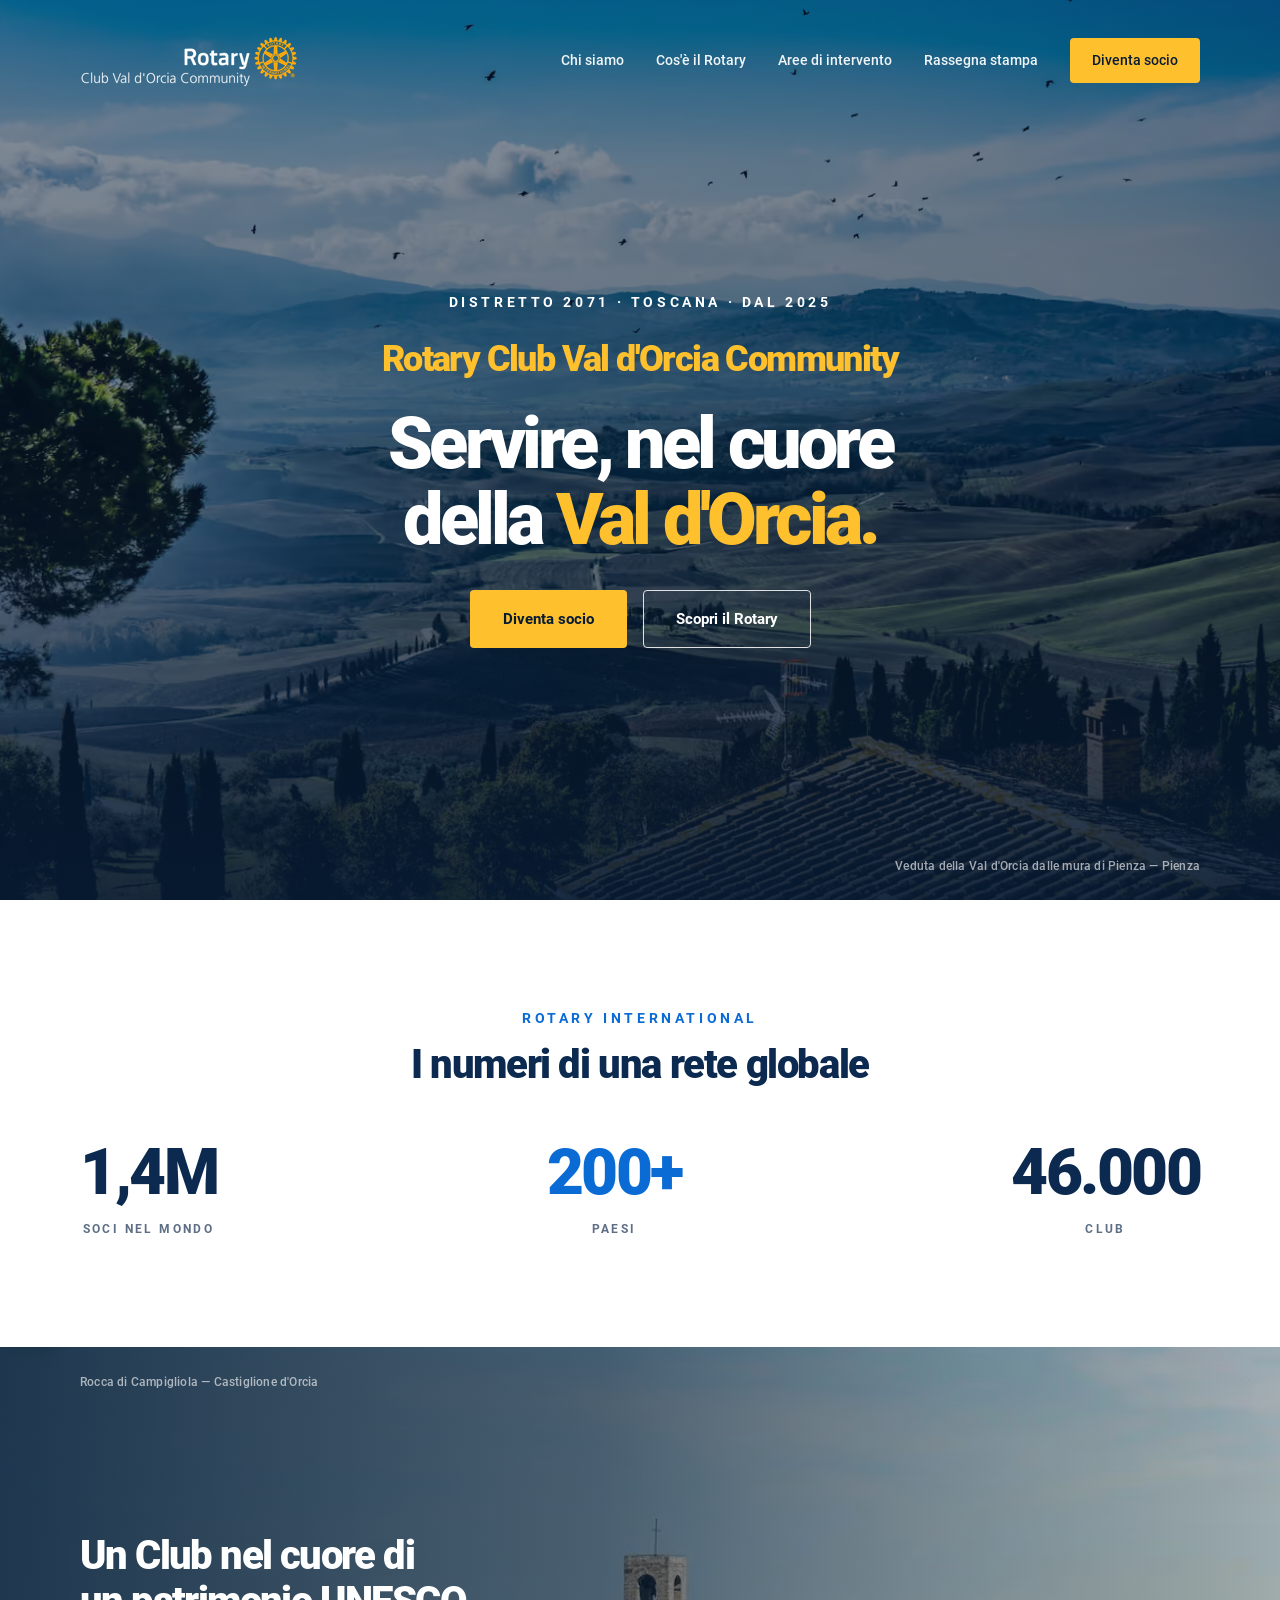
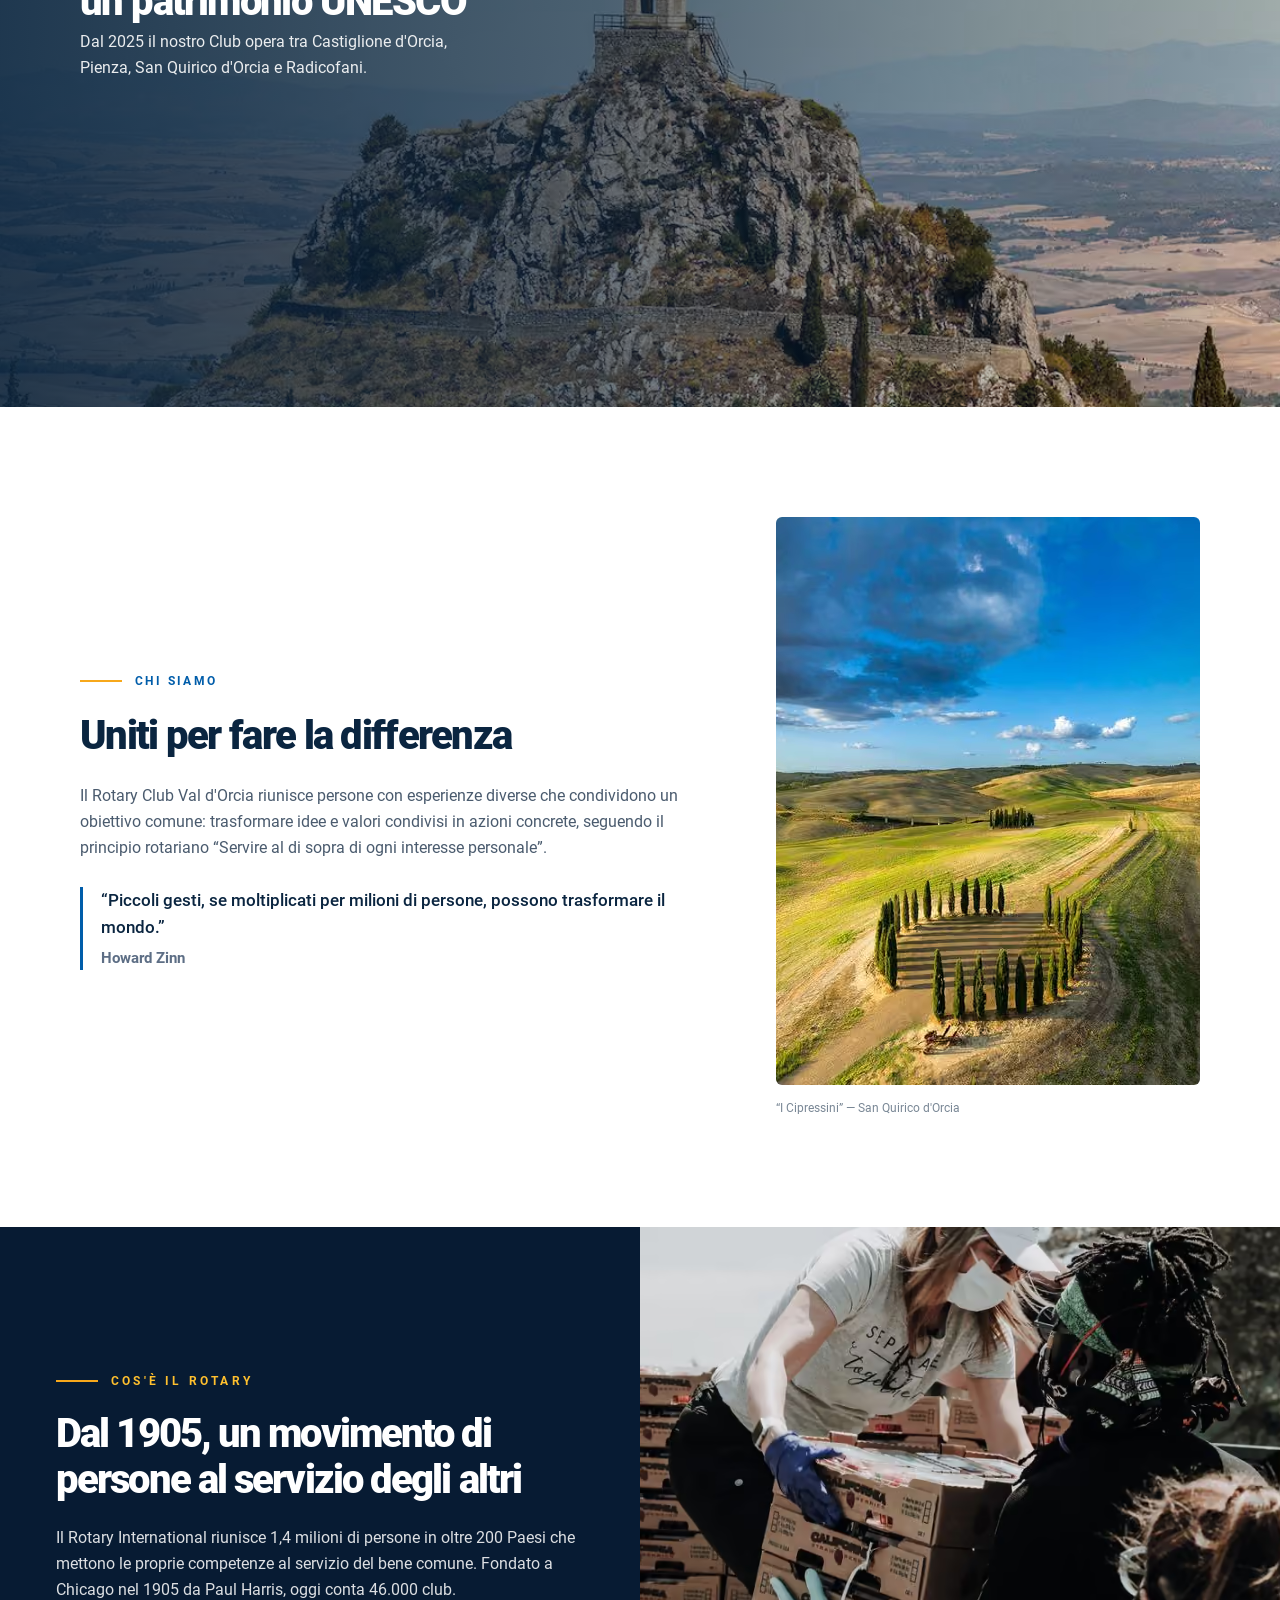
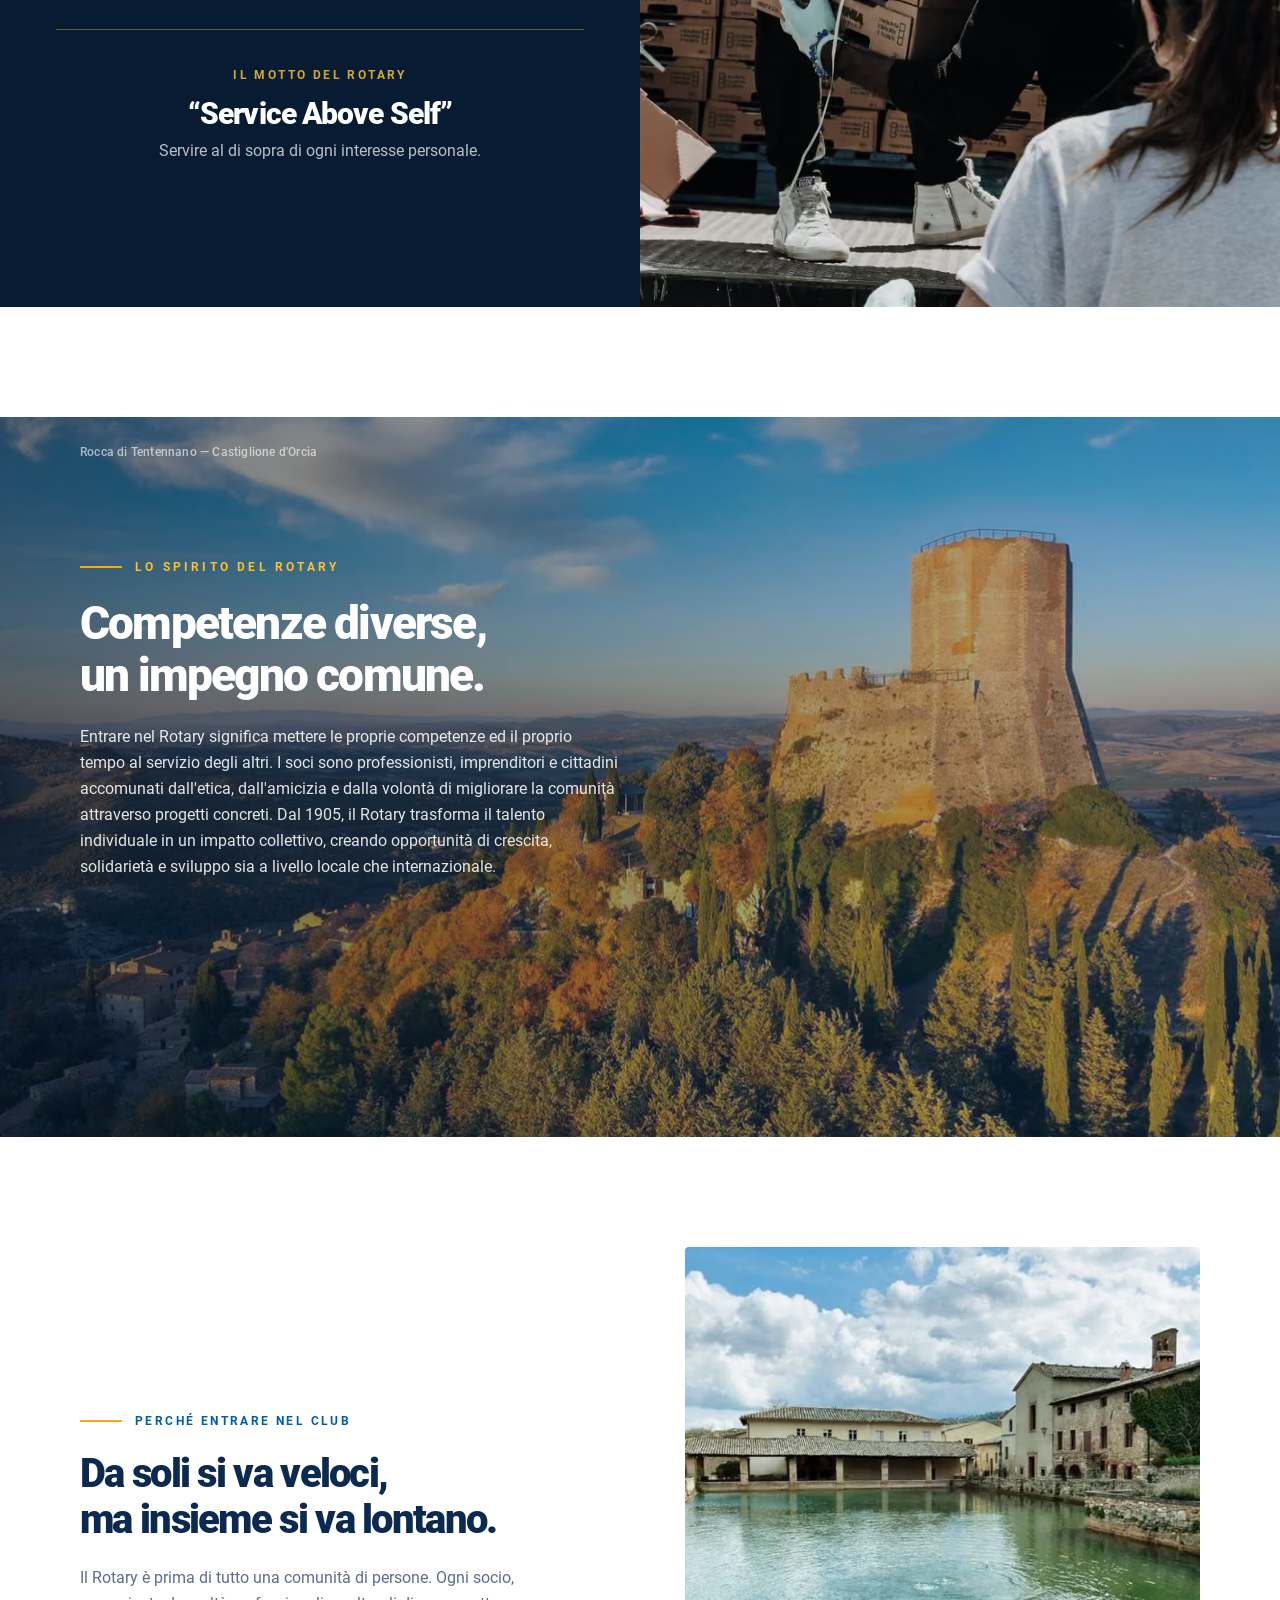
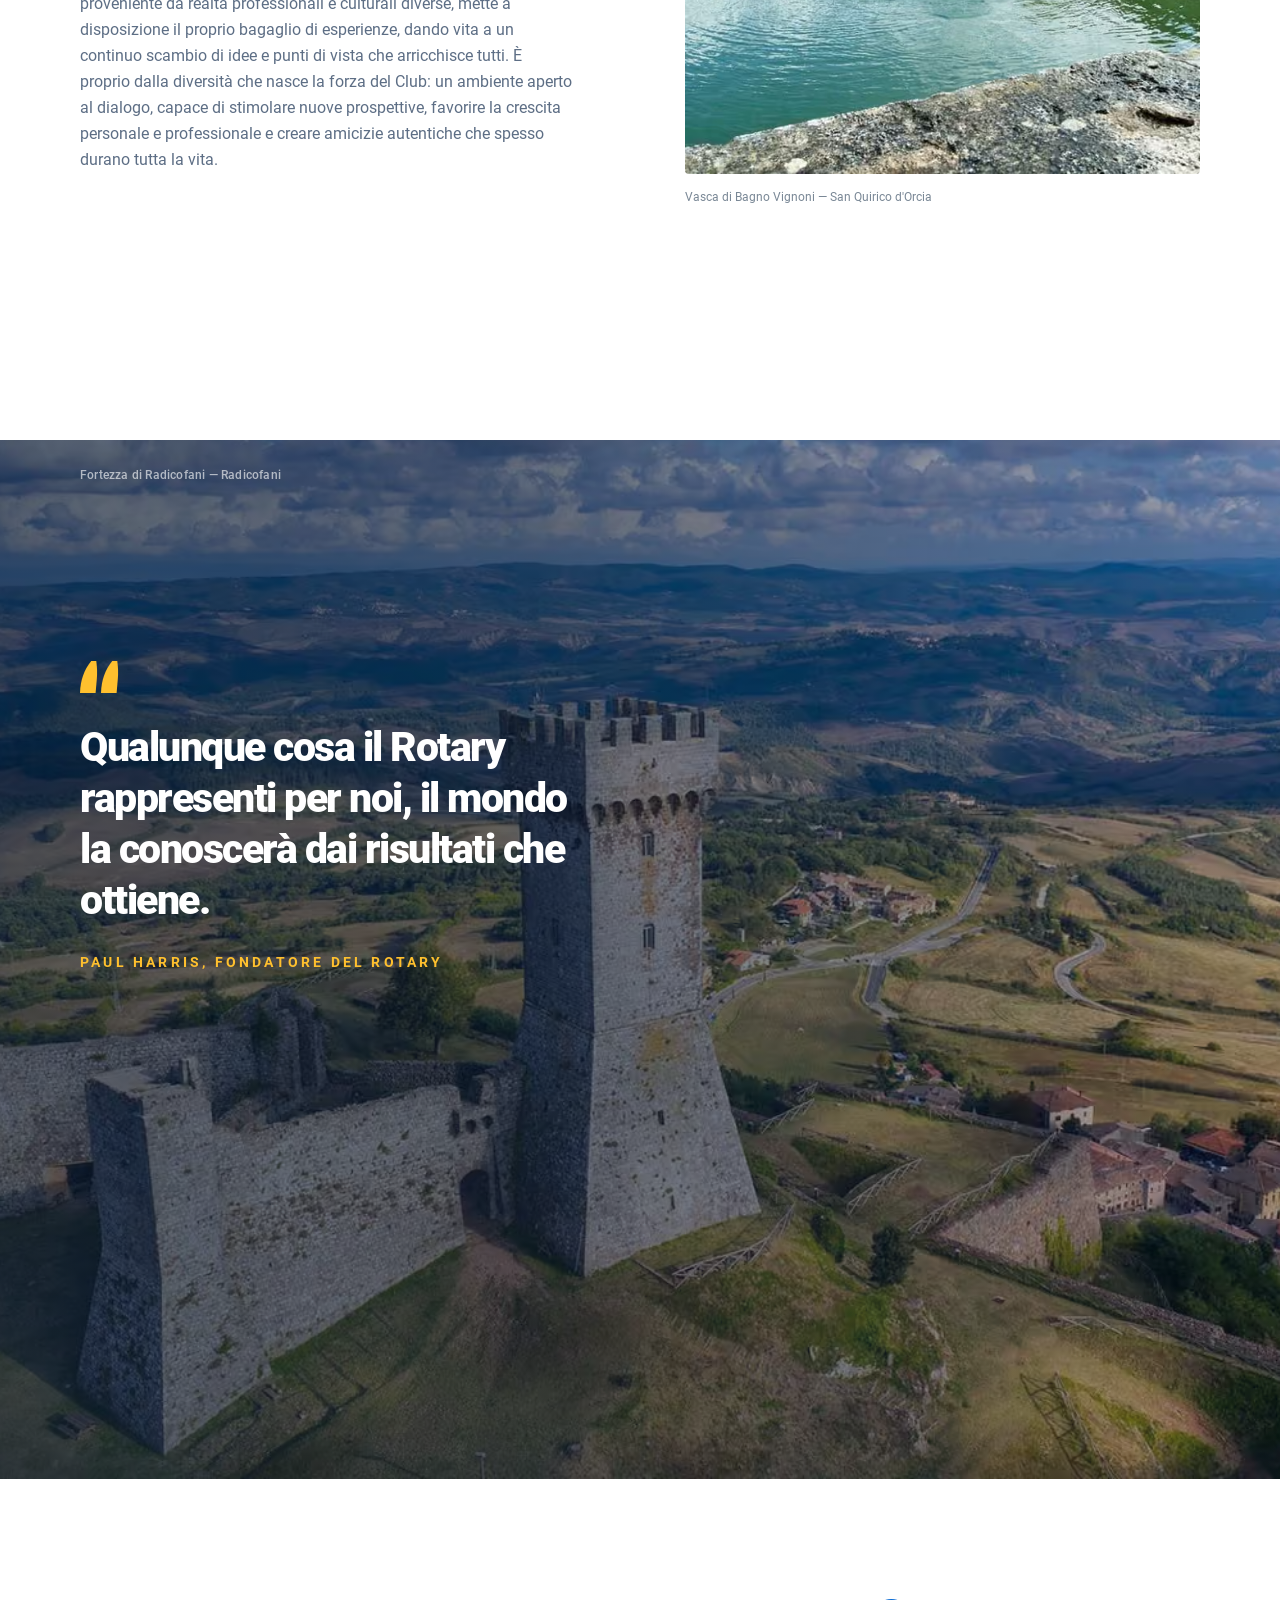
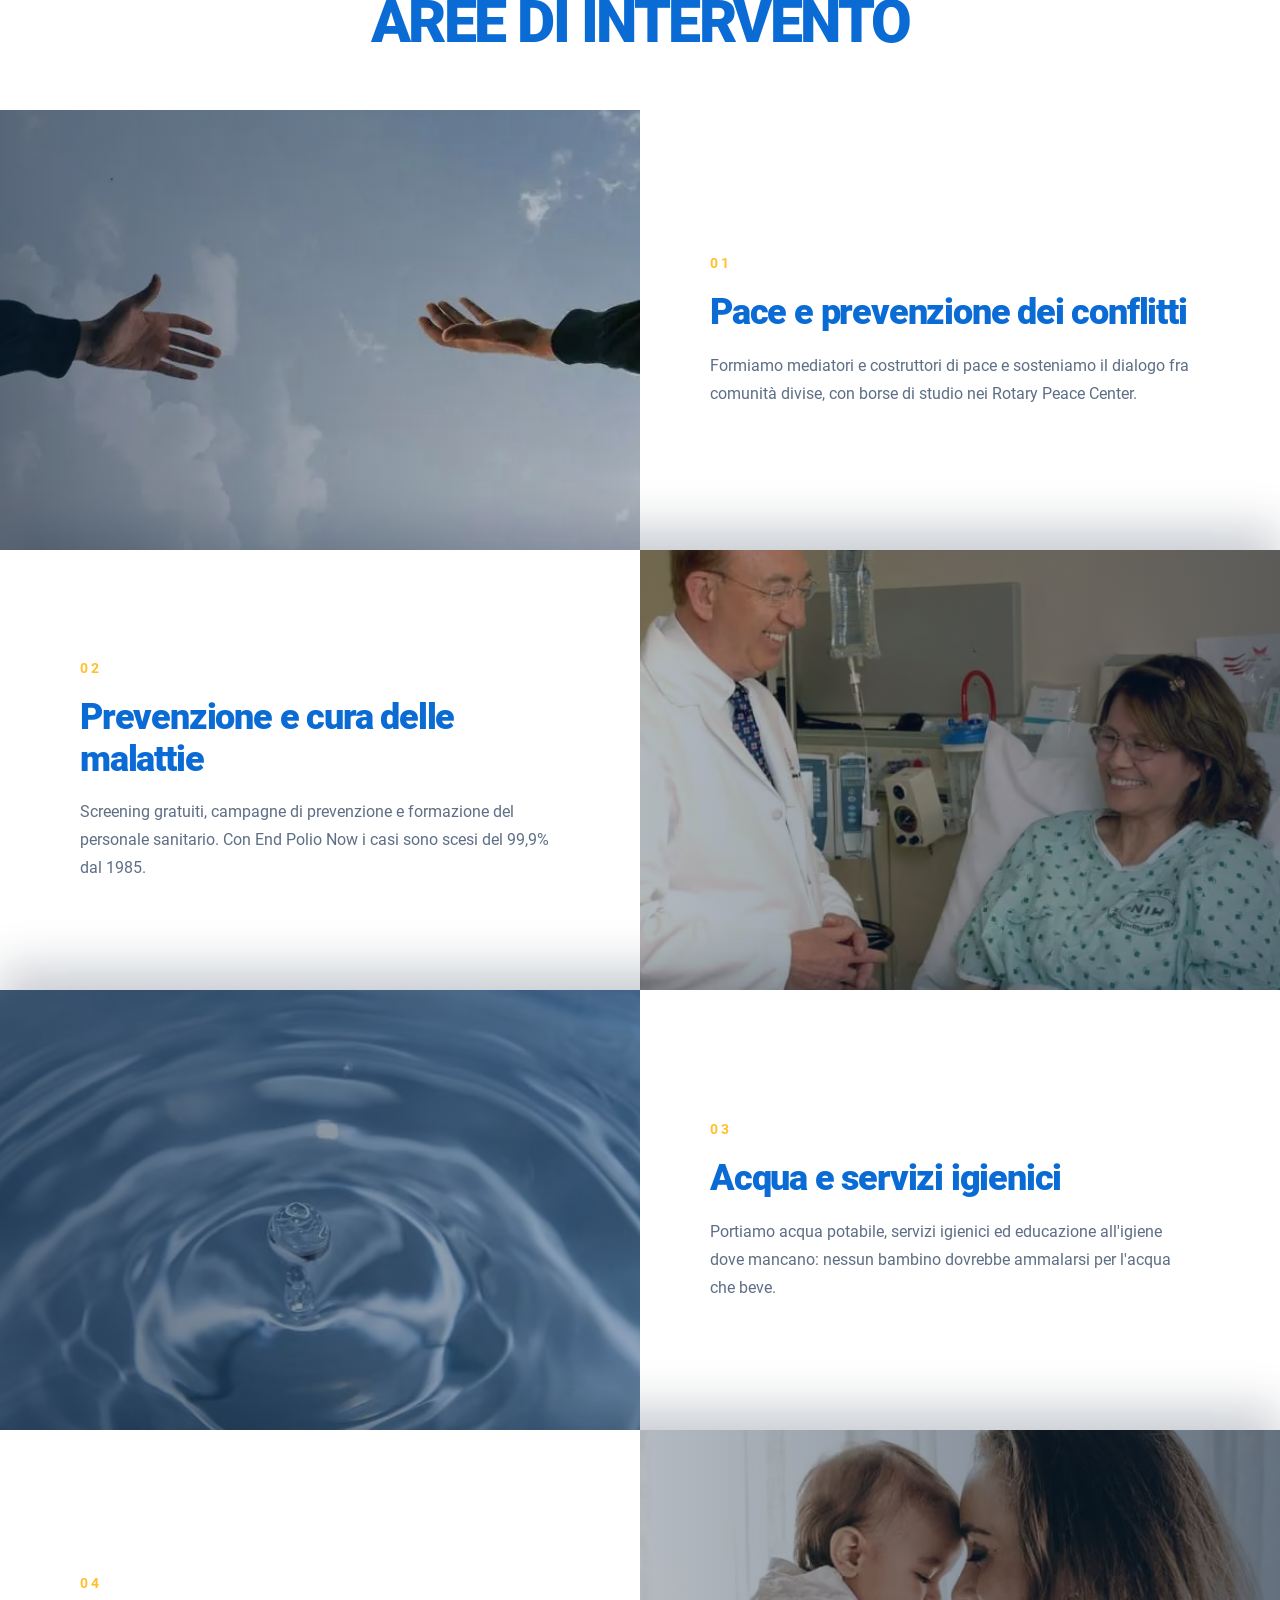
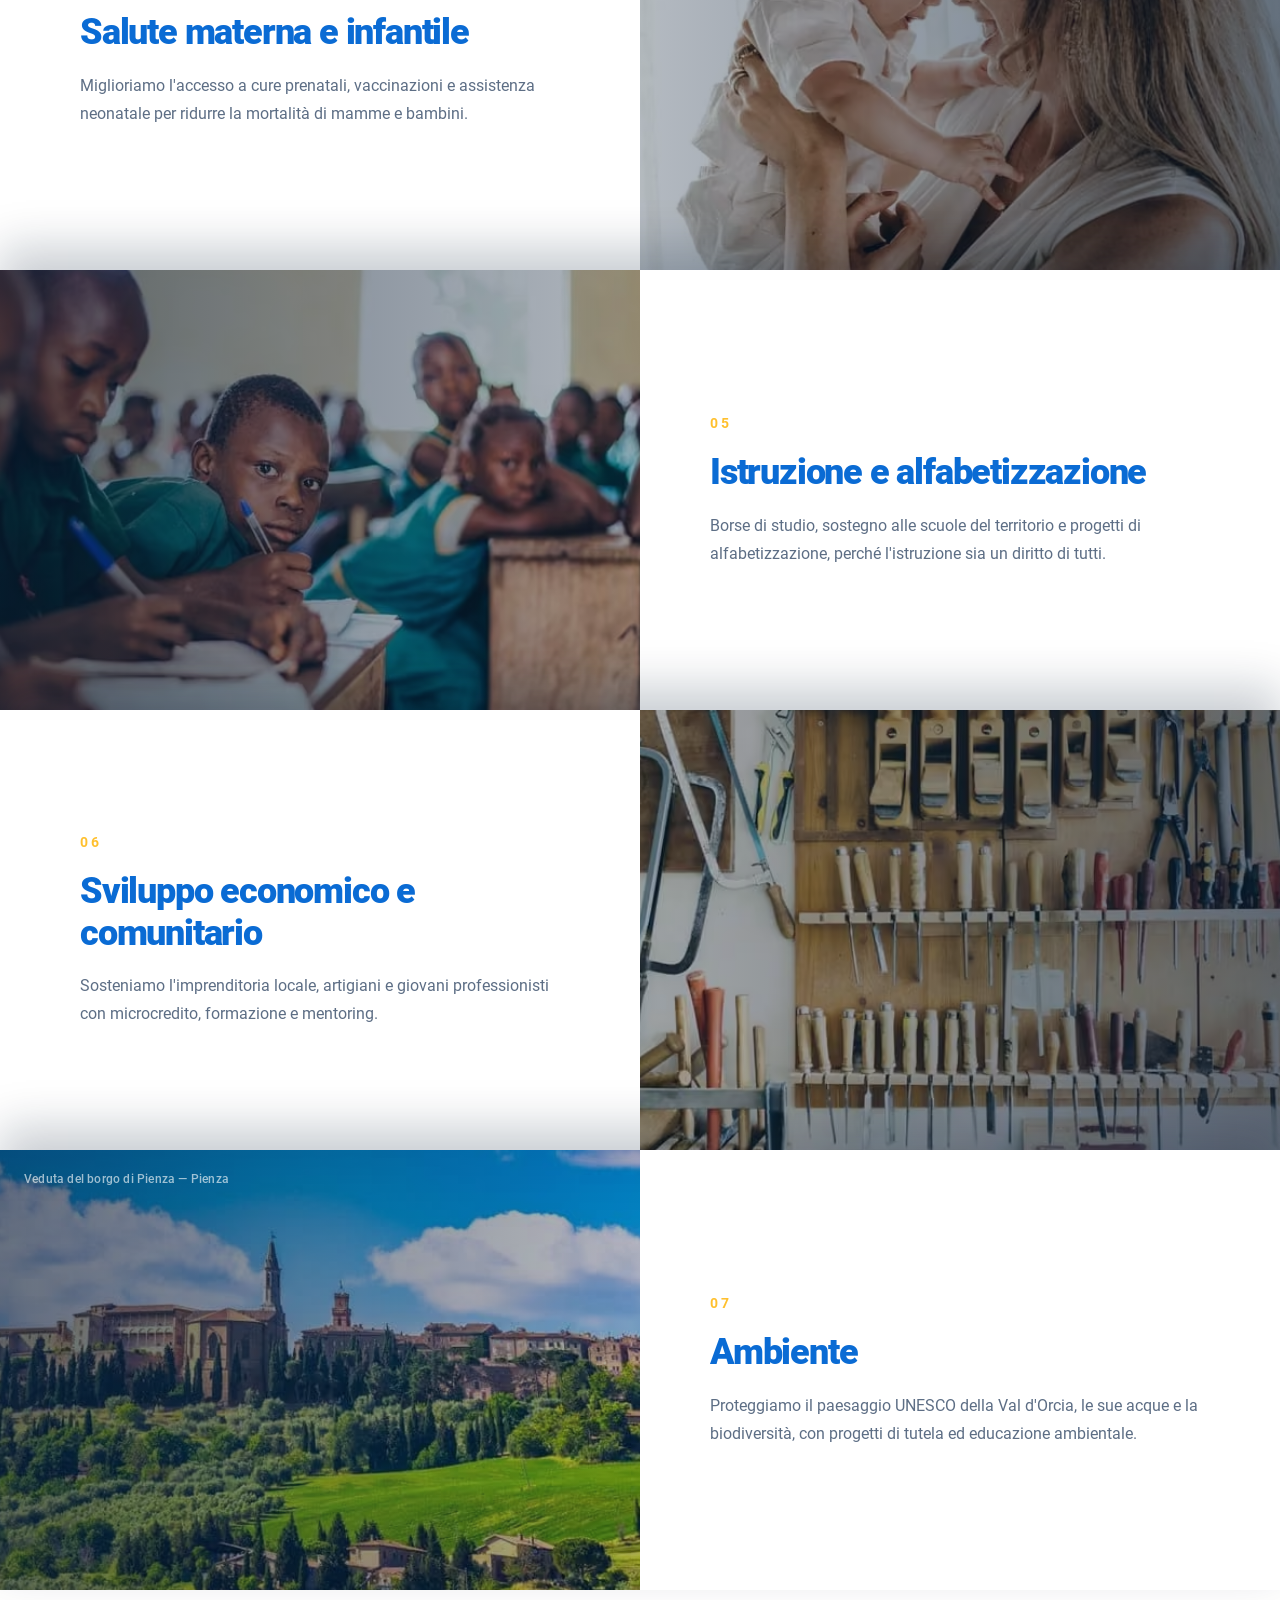
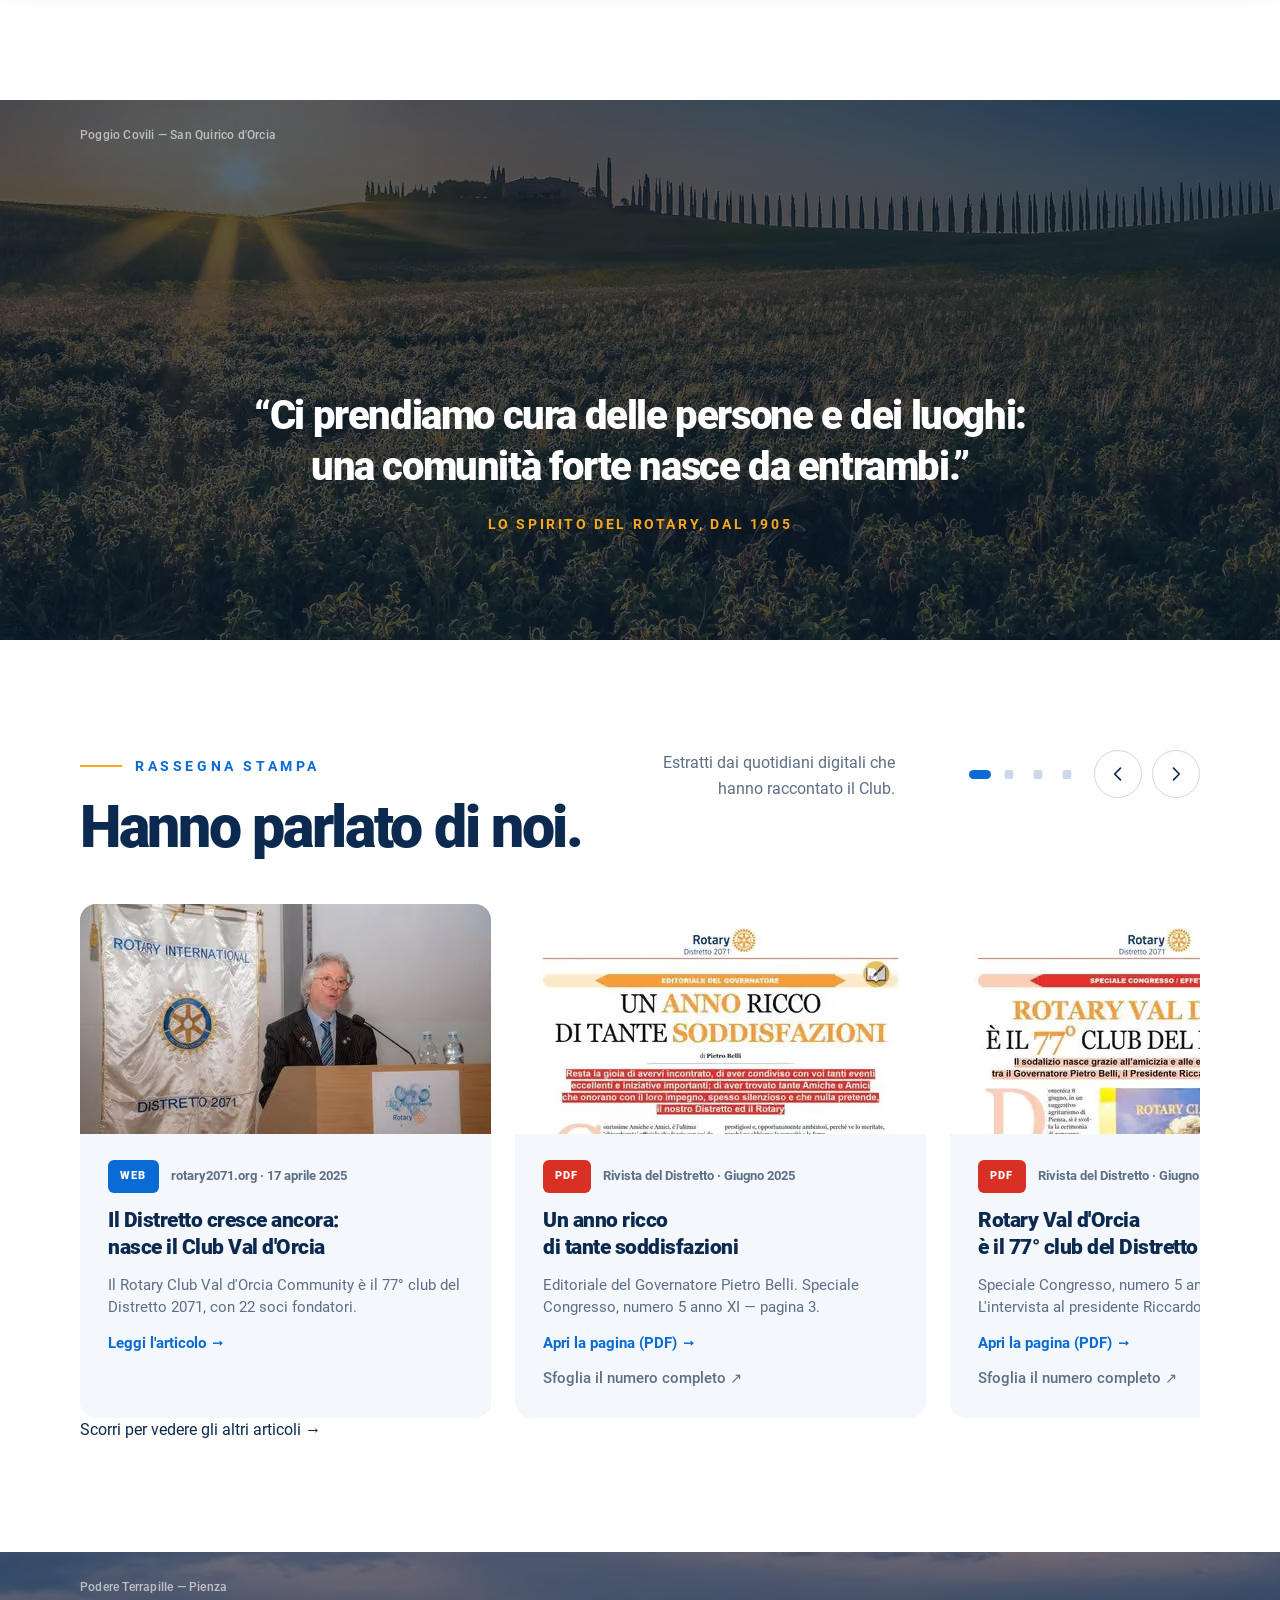
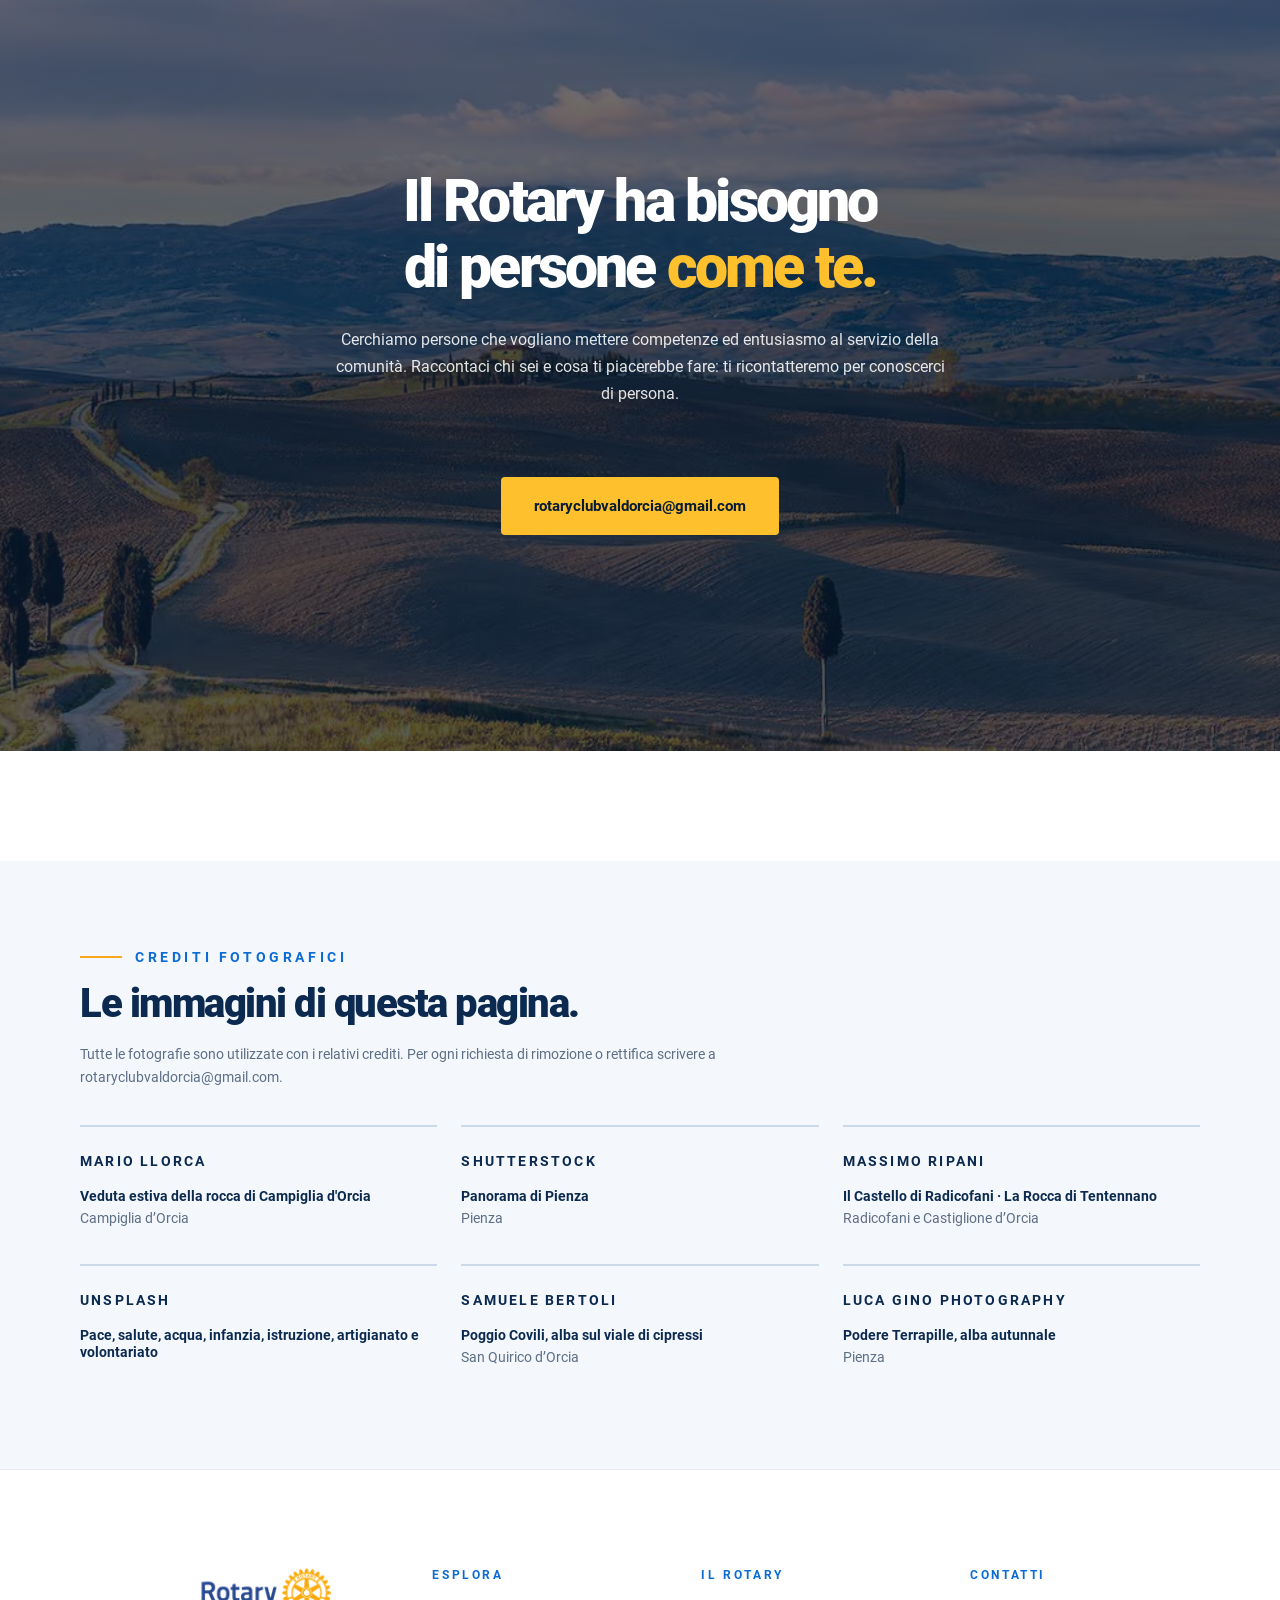
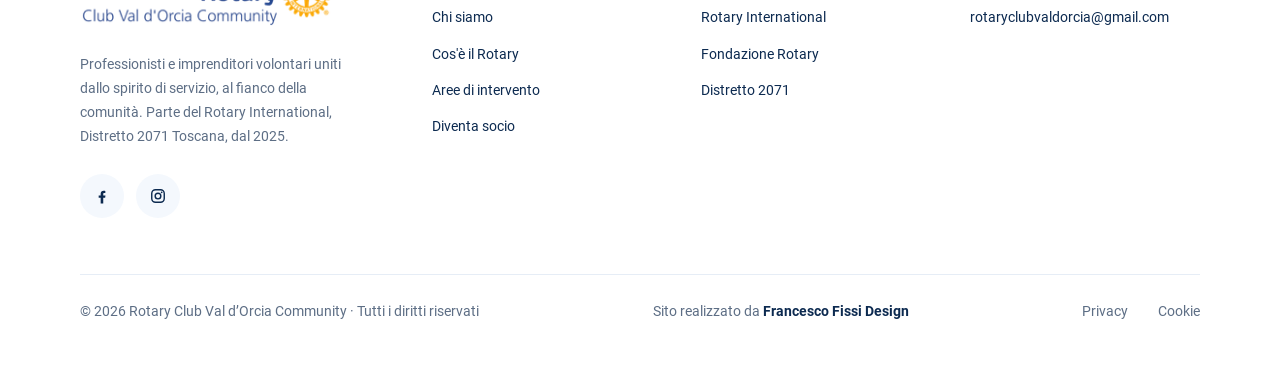
==== commit 4a9a4cd0: "Add files via upload" ====
--- a/index.html
+++ b/index.html
@@ -57,7 +57,7 @@
    script di ripiego.                                                       */
 .bg{--su:0px;--giu:0px;--d1:0px;--d2:0px;--r1:36;--r2:64}
 /* La hero e' l'unica sezione gia' visibile al caricamento,quindi non ha un "ingresso dal basso":il suo tratto parte dal 50%,che e' esattamente la
-   posizione in cui si trova a pagina ferma in cima. Cosi' la prima cosa che si vede e' l'inquadratura dei PDF,e scorrendo la fotografia scende. */  .hero-bg{--su:554px;--giu:665px;--d1:120px;--d2:-554px;--r1:50;--r2:100}.panel-bg{--su:24px;--giu:276px;--d1:0px;--d2:0px}.spirito-bg{--su:179px;--giu:179px;--d1:0px;--d2:0px}.risultati-bg{--su:190px;--giu:0px;--d1:0px;--d2:0px}.q-bg{--su:180px;--giu:180px;--d1:-70px;--d2:-180px}.join-bg{--su:53px;--giu:0px;--d1:0px;--d2:-12px}.bg{position:absolute;left:0;right:0;top:calc(var(--su) * -1);height:calc(100% + var(--su) + var(--giu));z-index:0;overflow:clip}.bg img{width:100%;height:100%;object-fit:cover;display:block}.scrim{position:absolute;inset:0;z-index:1}.hero,.panel,.spirito,.risultati,.quote,.join{isolation:isolate;position:relative;overflow:clip;view-timeline:--sez block}@supports not (overflow:clip){.hero,.panel,.spirito,.risultati,.quote,.join{overflow:hidden}}@keyframes rv-parallasse{from{transform:translate3d(0,calc(var(--d1) * -1),0)}to{transform:translate3d(0,calc(var(--d2) * -1),0)}}@keyframes rv-riga{from{transform:translate3d(0,-7%,0)}to{transform:translate3d(0,7%,0)}}@supports (animation-timeline:view()){.bg{animation:rv-parallasse linear both;animation-timeline:--sez;animation-range:cover 36% cover 64%}.hero-bg{animation-range:cover 50% cover 100%}.arow .media img{animation:rv-riga linear both;animation-timeline:view();animation-range:cover 36% cover 64%}}.hero .wrap,.panel .inner,.spirito .wrap,.risultati .wrap,.quote .wrap,.join .wrap{position:relative;z-index:2;width:100%}.cap{position:absolute;z-index:3;font-size:12px;font-weight:500;line-height:15px;color:rgba(255,255,255,.62);letter-spacing:.2px}.cap-tl{top:28px;left:calc(max(0px,(100% - var(--frame)) / 2) + var(--pad))}.cap-br{bottom:26px;right:calc(max(0px,(100% - var(--frame)) / 2) + var(--pad));text-align:right}.btn{display:inline-flex;align-items:center;justify-content:center;gap:9px;padding:17px 32px;border-radius:4px;font-weight:600;font-size:15px;border:1.5px solid transparent;cursor:pointer;transition:transform .22s ease,background .22s ease,box-shadow .22s ease}.btn-gold{background:var(--gold);color:var(--navy)}.btn-gold:hover{transform:translateY(-2px);box-shadow:0 14px 30px rgba(255,192,46,.3)}.btn-ghost{border-color:rgba(255,255,255,.85);color:#fff}.btn-ghost:hover{background:rgba(255,255,255,.12);transform:translateY(-2px)}.btn:focus-visible,a:focus-visible,button:focus-visible{outline:3px solid var(--gold);outline-offset:3px}.eyebrow{display:inline-flex;align-items:center;gap:13px;font-size:12px;font-weight:700;letter-spacing:3.2px;line-height:16px}.eyebrow.azure{font-size:14px;letter-spacing:3.6px}.eyebrow.blu{font-size:12px;letter-spacing:2.4px}.eyebrow::before{content:"";width:42px;height:2px;background:var(--oro-filetto);flex:none;transition:width .9s .15s cubic-bezier(.16,1,.3,1)}.eyebrow.rv::before{width:0}.eyebrow.rv.in::before{width:42px}.eyebrow.gold{color:var(--gold)}.oro{color:var(--gold)}.eyebrow.blu{color:var(--blu)}.eyebrow.azure{color:var(--azure)}header{position:fixed;top:0;left:0;right:0;z-index:60;padding:34px 0;color:#fff;transition:background .35s ease,box-shadow .35s ease,padding .35s ease}header .wrap{display:flex;align-items:center;justify-content:space-between;gap:24px}.logo img{height:53px;width:auto}.logo .blue{display:none}nav.links{display:flex;align-items:center;gap:32px}nav.links a{font-size:14px;font-weight:500;color:#fff;opacity:.94;transition:opacity .2s,color .2s}nav.links a:hover{opacity:1}.nav-cta{background:var(--gold);color:var(--navy)!important;padding:12px 22px;border-radius:4px;font-weight:600;font-size:13.5px;opacity:1!important;transition:transform .2s}.nav-cta:hover{transform:translateY(-2px)}header::before{content:"";position:absolute;inset:0;z-index:-1;opacity:0;transition:opacity .35s ease;background:rgba(255,255,255,.97)}header.stuck::before{opacity:1}header.stuck{box-shadow:0 1px 0 var(--line),0 8px 24px rgba(12,42,80,.07);padding:14px 0}header.stuck .logo .white{display:none}header.stuck .logo .blue{display:block}header.stuck nav.links a{color:var(--royal)}.burger{display:none;background:none;border:0;cursor:pointer;padding:8px}.burger span{display:block;width:24px;height:2px;background:#fff;margin:5px 0;transition:.3s}header.stuck .burger span{background:var(--royal)}.hero{height:940px;display:flex;align-items:center;justify-content:center;text-align:center;color:#fff}.hero .scrim{background:linear-gradient(180deg,rgba(7,27,51,.5) 0%,rgba(7,27,51,.56) 50%,rgba(7,27,51,.92) 100%)}.hero-inner{width:1180px;max-width:100%;margin:0 auto;display:flex;flex-direction:column;align-items:center;gap:26px}.kicker{font-size:14px;font-weight:700;letter-spacing:3.6px;color:#fff}.hero .club{font-size:40px;font-weight:900;letter-spacing:-1.6px;line-height:54px;color:var(--gold)}.hero h1{font-size:80px;font-weight:900;line-height:90px;letter-spacing:-3.8px}.hero-btns{display:flex;gap:16px;justify-content:center;flex-wrap:wrap;padding-top:6px}.stats{padding:110px 0;background:#fff}.stats-head{display:flex;flex-direction:column;align-items:center;text-align:center;gap:16px;margin-bottom:46px}.stats .eyebrow::before{display:none}.stats .stat{text-align:center}.stats-head h2{font-size:40px;font-weight:900;line-height:42px;letter-spacing:-1.4px;color:var(--royal)}.stats .row{display:flex;justify-content:space-between;gap:32px;flex-wrap:wrap}.stat b{display:block;font-size:64px;font-weight:900;letter-spacing:-2.5px;line-height:1.21;color:var(--royal)}.stat.alt b{color:var(--azure)}.stat b.counting{font-variant-numeric:tabular-nums}.stat span{display:block;margin-top:12px;font-size:11.5px;font-weight:700;line-height:1.21;letter-spacing:2.4px;color:var(--ink)}.panel{height:660px;display:flex;align-items:center;color:#fff;padding-bottom:140px}.panel .scrim{background:linear-gradient(90deg,rgba(10,37,64,.87) 0%,rgba(10,37,64,.60) 47%,rgba(10,37,64,0) 100%)}.panel .inner{max-width:var(--frame);margin:0 auto;width:100%;padding:0 var(--pad)}.panel .col{width:620px;max-width:100%;display:flex;flex-direction:column;gap:24px}.panel h2{font-size:40px;font-weight:900;line-height:45px;letter-spacing:-1.6px;max-width:467px}.panel h2 .dico::after{content:"\A";white-space:pre}.panel p{font-size:16px;line-height:26px;max-width:445px;color:rgba(255,255,255,.9);margin-top:-20px}.about{padding:110px 0;background:#fff}.about .wrap{padding:0 160px}.about .grid{display:grid;grid-template-columns:540px 484px;gap:96px;align-items:center}.about h2{font-size:40px;font-weight:900;line-height:45px;letter-spacing:-1.7px;color:#0A2540;margin:24px 0}.about p{color:#4A5B6E;font-size:16px;line-height:26px}.pull{display:flex;flex-direction:column;gap:6px;margin-top:26px;padding-left:18px;border-left:3px solid var(--blu)}.pull q{display:block;font-weight:500;font-size:17px;line-height:27px;color:#0A2540;quotes:none}.pull cite{font-style:normal;font-weight:600;font-size:15px;color:var(--ink)}.about figure img{width:484px;max-width:100%;height:568px;object-fit:cover;border-radius:6px}.about figcaption{margin-top:14px;font-size:12px;color:var(--grigio)}.rotary{display:grid;grid-template-columns:720px 1fr;min-height:680px;background:var(--navy)}.rotary .col{padding:104px 80px;display:flex;flex-direction:column;justify-content:center;gap:22px;color:#fff}.rotary h2{font-size:40px;font-weight:900;line-height:45px;letter-spacing:-1.9px}.rotary p{font-size:16px;line-height:26px;color:rgba(255,255,255,.86)}.rotary .motto{border-top:1px solid rgba(255,192,46,.4);padding-top:26px;margin-top:4px;text-align:center}.rotary .motto .lbl{display:block;font-size:12px;font-weight:700;letter-spacing:2.4px;color:var(--gold);opacity:.85}.rotary .motto strong{display:block;margin-top:10px;font-size:30px;font-weight:900;letter-spacing:-.9px;line-height:36px}.rotary .motto span{display:block;margin-top:8px;font-size:16px;line-height:22px;color:rgba(255,255,255,.72)}.rotary .foto{position:relative;overflow:hidden}.rotary .foto img{width:100%;height:100%;object-fit:cover}.spirito{min-height:720px;display:flex;align-items:flex-start;color:#fff;padding:142px 0 60px}.spirito .scrim{background:linear-gradient(90deg,rgba(7,27,51,.56) 0%,rgba(21,81,153,.258) 100%)}.spirito .col{max-width:700px;display:flex;flex-direction:column;align-items:flex-start;gap:22px}.spirito h2{font-size:50px;font-weight:900;line-height:54px;letter-spacing:-1.8px}.spirito p,.panel p,.about p,.rotary p,.perche p,.arow p,.join p,.press .note{text-wrap:pretty}.spirito p{font-size:16px;line-height:26px;color:rgba(255,255,255,.88);max-width:540px}.perche{padding:0;background:#fff}.perche .grid{display:grid;grid-template-columns:560px 640px;gap:80px;align-items:center;min-height:683px}.perche figure{align-self:start}.perche h2{font-size:40px;font-weight:900;line-height:45px;letter-spacing:-1.7px;color:var(--royal);margin:22px 0}.perche p{font-size:16px;line-height:26px;color:var(--ink);max-width:493px}.perche figure img{width:100%;height:654px;object-fit:cover;border-radius:4px;display:block}.perche figcaption{margin-top:14px;font-size:12px;color:var(--grigio)}.risultati{min-height:1039px;display:flex;align-items:flex-start;color:#fff;padding:231px 0 220px}.risultati .scrim{background:linear-gradient(255deg,rgba(7,27,51,.22) 0%,rgba(7,27,51,.57) 50%,rgba(7,27,51,.66) 100%)}.risultati .col{max-width:1253px;display:flex;flex-direction:column;align-items:flex-start;text-align:left;gap:26px}.risultati .virg{height:25px;color:var(--gold)}.risultati .virg svg{display:block;width:41px;height:32px;margin-top:-10px;fill:currentColor}.risultati blockquote{font-size:40px;font-weight:900;line-height:45px;letter-spacing:-1.5px;quotes:none;max-width:495px}.risultati .firma{font-size:14px;font-weight:700;letter-spacing:3.2px;color:var(--gold)}.areas-head{padding:110px 0 55px;text-align:center}.areas-head h2{font-size:64px;font-weight:900;line-height:1.21;letter-spacing:-2.5px;color:var(--azure)}#aree{position:relative}.arow{position:sticky;top:var(--barra,78px);background:#fff;box-shadow:0 -22px 44px rgba(7,27,51,.22)}.arow:first-of-type{box-shadow:none}.arow:nth-of-type(1){z-index:1}.arow:nth-of-type(2){z-index:2}.arow:nth-of-type(3){z-index:3}.arow:nth-of-type(4){z-index:4}.arow:nth-of-type(5){z-index:5}.arow:nth-of-type(6){z-index:6}.arow:nth-of-type(7){z-index:7}.arow{display:grid;grid-template-columns:720px 720px;justify-content:center;min-height:440px}.arow .media{position:relative;overflow:clip;min-height:440px}.arow .media img{position:absolute;top:-10%;left:0;width:100%;height:120%;object-fit:cover}.arow .media::after{content:"";position:absolute;inset:0}.arow:nth-of-type(1) .media::after{background:linear-gradient(90deg,rgba(7,27,51,.5),rgba(7,27,51,0))}.arow:nth-of-type(2) .media::after{background:linear-gradient(90deg,rgba(7,27,51,.31),rgba(7,27,51,.57))}.arow:nth-of-type(3) .media::after{background:linear-gradient(90deg,rgba(7,27,51,.62),rgba(7,27,51,.3))}.arow:nth-of-type(4) .media::after{background:linear-gradient(90deg,rgba(7,27,51,.3),rgba(7,27,51,.62))}.arow:nth-of-type(5) .media::after{background:linear-gradient(90deg,rgba(7,27,51,.62),rgba(7,27,51,.3))}.arow:nth-of-type(6) .media::after{background:linear-gradient(90deg,rgba(7,27,51,.3),rgba(7,27,51,.62))}.arow:nth-of-type(7) .media::after{background:linear-gradient(90deg,rgba(7,27,51,.62),rgba(7,27,51,.3))}.arow .body{display:flex;flex-direction:column;justify-content:center;gap:18px;padding:60px 80px 60px 70px}.arow:nth-of-type(even) .body{padding:60px 70px 60px 80px}.arow .num{font-size:14px;font-weight:700;letter-spacing:2.8px;color:var(--gold)}.arow h3{font-size:40px;font-weight:900;letter-spacing:-1.2px;line-height:44px;color:var(--azure)}.arow p{font-size:16px;line-height:28px;color:var(--ink);max-width:560px}.arow .cap{color:rgba(255,255,255,.62)}.arow .cap-tl{top:22px;left:24px}.gap{height:110px}.quote{height:540px;display:flex;align-items:flex-start;justify-content:center;text-align:center;color:#fff;background:#0A2540;padding:221px 0 106px}.quote .scrim{background:rgba(10,31,51,.68)}.quote blockquote{font-size:40px;font-weight:900;line-height:50px;letter-spacing:-1.4px;max-width:860px;margin:0 auto;quotes:none}.quote .src{margin-top:22px;font-size:14px;font-weight:600;letter-spacing:2.6px;color:#F7A81B}.press{background:#fff;padding:110px 0}.press .head{display:flex;justify-content:space-between;align-items:flex-start;gap:40px;margin-bottom:44px}.press h2{font-size:64px;font-weight:900;line-height:1.21;letter-spacing:-2.3px;margin-top:20px;color:var(--royal)}.press .note{font-size:16px;line-height:26px;color:var(--ink);text-align:right;max-width:240px}.press .comandi{display:flex;align-items:center;gap:16px;flex:none}.dots{display:flex;align-items:center;gap:7px}.dots i{width:22px;height:9px;border-radius:5px;background:var(--bordo);transform:scaleX(.409);transform-origin:center;transition:transform .3s cubic-bezier(.22,.75,.3,1),background .3s}.dots i.on{transform:none;background:var(--azure)}.frecce{display:flex;gap:10px}.frecce button{width:48px;height:48px;border-radius:24px;border:1.5px solid var(--bordo);background:#fff;display:flex;align-items:center;justify-content:center;cursor:pointer;color:var(--royal);transition:border-color .2s,background .2s,transform .2s}.frecce button:hover{border-color:var(--azure);color:var(--azure);transform:translateY(-2px)}.frecce svg{width:20px;height:20px}.press .viewport{overflow:hidden}.press .track{display:flex;gap:24px;will-change:transform}.pcard{flex:0 0 411px;background:var(--mist);border-radius:16px;overflow:hidden;display:flex;flex-direction:column}.pcard .thumb{width:100%;height:230px;object-fit:cover}.pcard .body{padding:26px 28px 28px;display:flex;flex-direction:column;gap:14px;flex:1}.pcard .meta{display:flex;align-items:center;gap:12px}.badge{color:#fff;font-size:11px;font-weight:900;letter-spacing:1.2px;padding:8px 12px;border-radius:6px}.badge.pdf{background:#D93025}.badge.web{background:var(--azure)}.pcard .src{font-size:12.5px;font-weight:600;color:var(--ink)}.pcard h3{font-size:21px;font-weight:900;line-height:27px;letter-spacing:-.5px;color:var(--royal)}.pcard p{font-size:14.5px;line-height:22px;color:var(--ink)}.pcard .lk{display:inline-flex;align-items:center;gap:9px;font-size:14.5px;font-weight:600;color:var(--azure)}.pcard .lk.alt{color:var(--ink);font-weight:500}.pcard .lk:hover{text-decoration:underline}.join{min-height:799px;display:flex;align-items:center;text-align:center;color:#fff;padding:150px 0}.join .scrim{background:linear-gradient(180deg,rgba(7,27,51,.5) 0%,rgba(7,27,51,.74) 55%,rgba(7,27,51,.66) 100%)}.join .wrap{display:flex;flex-direction:column;align-items:center;gap:26px}.join h2{font-size:64px;font-weight:900;line-height:67px;letter-spacing:-2.8px}.join p{font-size:16px;line-height:27px;max-width:620px;color:rgba(255,255,255,.88)}.join .lbl{font-size:12px;font-weight:700;letter-spacing:2.8px;color:var(--gold)}.credits{background:var(--mist);padding:80px 0 90px}.credits h2{font-size:40px;font-weight:900;line-height:1.21;letter-spacing:-1.5px;margin:16px 0;color:var(--royal)}.credits .intro{font-size:14px;line-height:23px;color:var(--ink);max-width:760px}.credits .grid{display:grid;grid-template-columns:repeat(3,1fr);gap:24px;margin-top:36px}.ccol{border-top:2px solid var(--bordo);padding-top:26px;box-sizing:border-box}@media (min-width:1081px){.ccol{min-height:115px}}.ccol h4{font-size:14px;line-height:17px;font-weight:700;letter-spacing:2.2px;color:var(--royal);margin-bottom:18px}.ccol b{display:block;font-size:14px;line-height:17px;font-weight:600;color:var(--royal);max-width:340px}.ccol span{display:block;font-size:14px;line-height:20px;color:var(--ink);margin-top:3px;max-width:340px}.ccol a{color:var(--azure)}footer{background:#fff;border-top:1px solid var(--line);padding:96px 0 44px}.f-top{display:grid;grid-template-columns:400px 1fr 1fr 300px;gap:60px}.f-brand img{height:60px;width:auto;margin-bottom:26px}.f-brand p{font-size:14px;line-height:24px;color:var(--ink);max-width:380px}.social{display:flex;gap:12px;margin-top:26px}.social a{width:44px;height:44px;border-radius:50%;background:var(--mist);display:flex;align-items:center;justify-content:center;color:var(--royal);transition:background .2s,transform .2s}.social a:hover{background:#e2ecf9;transform:translateY(-2px)}.social svg{width:20px;height:20px}.fcol h4{font-size:12px;font-weight:700;letter-spacing:2.6px;color:var(--azure);margin-bottom:22px}.fcol a,.fcol p{display:block;font-size:14px;color:var(--royal);margin-bottom:14px;line-height:1.6}.fcol a:hover{color:var(--azure)}.f-div{height:1px;background:var(--line);margin:56px 0 26px}.f-bot{display:flex;justify-content:space-between;align-items:center;gap:20px;flex-wrap:wrap;font-size:13.5px;color:var(--ink)}.f-bot .lks{display:flex;gap:30px}.f-bot .autore a{font-weight:600;color:var(--royal)}.f-bot .autore a:hover,.f-bot a:hover{color:var(--azure)}@media (max-width:1439px){.hero{height:auto;min-height:100vh;padding:170px 0 130px}.hero h1{font-size:clamp(38px,5.6vw,80px);line-height:1.06}.hero .club{font-size:clamp(22px,2.8vw,40px);line-height:1.15}.hero-inner{width:100%}.stats-head h2,.panel h2,.about h2,.rotary h2,.perche h2,.credits h2{font-size:clamp(26px,3.1vw,40px);line-height:1.16}.spirito h2{font-size:clamp(28px,3.6vw,50px);line-height:1.13}.areas-head h2,.press h2,.join h2{font-size:clamp(30px,4.6vw,64px);line-height:1.12}.risultati blockquote{font-size:clamp(24px,3.2vw,44px);line-height:1.24}.quote blockquote{font-size:clamp(22px,3.2vw,40px);line-height:1.26}.stat b{font-size:clamp(38px,5vw,64px)}.rotary{grid-template-columns:1fr 1fr}.rotary .col{padding:80px 56px}.about .wrap{padding:0 var(--pad)}.about .grid{grid-template-columns:1fr 424px;gap:64px}.about figure img{width:100%}.perche .grid{grid-template-columns:1fr 46%;gap:56px}.perche figure img{height:auto;aspect-ratio:640/654}.arow{grid-template-columns:1fr 1fr}.arow h3{font-size:clamp(24px,2.8vw,38px);line-height:1.16}.f-top{grid-template-columns:1.4fr 1fr 1fr 1.1fr}}@media (max-width:1080px){:root{--pad:48px}.about .grid,.perche .grid{grid-template-columns:1fr;gap:44px}.perche .grid{min-height:0}.perche{padding:80px 0}.perche figure{align-self:stretch}.perche p{max-width:none}.about figure img{height:auto;aspect-ratio:484/568}.credits .grid{grid-template-columns:1fr 1fr}.f-top{grid-template-columns:1fr 1fr;gap:44px}.f-brand{grid-column:1/-1}.rotary{grid-template-columns:1fr}.rotary .foto{min-height:320px}}@media (max-width:860px){:root{--pad:22px}header{padding:18px 0;background:transparent}header.stuck{padding:12px 0}.logo img{height:34px}nav.links{position:fixed;inset:0;background:#fff;flex-direction:column;align-items:stretch;gap:0;padding:88px 22px 32px;transform:translateX(100%);transition:transform .4s cubic-bezier(.2,.7,.2,1);overflow-y:auto}nav.links.open{transform:none}nav.links a{color:var(--royal)!important;font-size:17px;font-weight:600;padding:19px 0;border-bottom:1px solid var(--line);display:flex;justify-content:space-between;align-items:center}nav.links a::after{content:"→";color:var(--ink);opacity:.5;font-size:15px}nav.links .nav-cta{margin-top:26px;border-bottom:0;justify-content:center;padding:17px 20px}nav.links .nav-cta::after{content:""}.burger{display:block;z-index:70}.cap{font-size:10px;line-height:13px}.eyebrow{font-size:10px;letter-spacing:2.2px;line-height:13px;gap:10px}.eyebrow.azure,.eyebrow.blu{font-size:10px;letter-spacing:2.2px}.eyebrow::before{width:34px}.cap-tl{top:18px;left:22px}.hero .cap{left:22px;right:22px;text-align:right}.cap-br{bottom:18px;right:22px}.hero{min-height:0;height:601px;padding:120px 0 14px}.hero-inner{gap:45px}.kicker{font-size:10px;letter-spacing:2.6px}.hero .club{font-size:20px;line-height:21px;letter-spacing:-.2px}.hero h1{font-size:35px;line-height:37px;letter-spacing:-.9px}.hero-btns{flex-direction:column;align-items:center;width:128px;gap:12px;padding-top:10px}.hero-btns .btn{width:128px;height:53px;padding:0;font-size:15px;font-weight:600;line-height:21px;display:flex;align-items:center;justify-content:center}.stats{padding:50px 0;text-align:center}.stats-head{gap:12px;margin-bottom:30px;align-items:center}.stats-head h2{font-size:20px;line-height:23px;letter-spacing:0}.stats .eyebrow{font-size:10px;letter-spacing:2.6px;align-self:center}.stats .row{flex-direction:column;gap:30px;align-items:center}.stat{align-items:center;text-align:center}.stat b{font-size:36px;line-height:35px;letter-spacing:-1.1px}.stat span{font-size:10px;line-height:14px;letter-spacing:2.2px;margin-top:6px}.panel{height:auto;padding:72px 0}.bg{--su:0px;--giu:0px;--d1:0px;--d2:0px}.hero-bg{--su:0px;--giu:95px;--d1:95px;--d2:0px}.risultati-bg{--su:0px;--giu:0px;--d1:0px;--d2:0px}.join-bg{--su:60px;--giu:0px;--d1:-35px;--d2:-60px}.panel .scrim{background:linear-gradient(90deg,rgba(10,37,64,.87) 0%,rgba(10,37,64,.53) 51%,rgba(10,37,64,.05) 100%)}.panel h2{font-size:20px;line-height:24px;letter-spacing:0;max-width:188px}.panel h2 .dico::after{content:none}.panel h2 .dico::before{content:"\A";white-space:pre}.panel p{font-size:10px;line-height:14px;max-width:230px;margin-top:0}.about{padding:50px 0 64px;text-align:center}.about .eyebrow{justify-content:center}.about h2{font-size:20px;line-height:24px;letter-spacing:0;margin:0}.about p{font-size:15px;line-height:21px}.about .grid{gap:22px}.about .grid>div{display:flex;flex-direction:column;align-items:stretch;gap:22px}.about .eyebrow{justify-content:flex-start;align-self:flex-start}.about h2,.about p{text-align:center}.about figcaption{text-align:left}.about .pull{text-align:left}.pull{text-align:left}.pull q{font-size:15px;line-height:21px;letter-spacing:-.2px}.pull cite{font-size:15px;line-height:20px;font-style:italic;font-weight:400}.about figcaption,.perche figcaption{font-size:10px;line-height:17px}.rotary{min-height:0;position:relative;display:block;background:none;isolation:isolate;overflow:hidden}.rotary .foto{position:absolute;inset:0;z-index:0;min-height:0}.rotary .foto img{width:100%;height:100%;object-fit:cover}.rotary .foto::after{content:"";position:absolute;inset:0;background:rgba(7,27,51,.72)}.rotary .col{position:relative;z-index:2}.rotary .col{padding:50px 22px;gap:14px}.rotary h2{font-size:20px;line-height:24px}.rotary h2{letter-spacing:0;max-width:300px}.rotary p{font-size:15px;line-height:21px;max-width:334px}.rotary .motto{padding-top:15px;margin-top:14px;border-top-color:#ffc02e}.rotary .motto strong{font-size:19px;line-height:24px;letter-spacing:-.4px;margin-top:6px}.rotary .motto span{font-size:12px;line-height:18px;margin-top:6px}.rotary .motto .lbl{font-size:9.5px;line-height:13px;letter-spacing:2.2px}.spirito{min-height:0;padding:50px 0}.spirito .scrim{background:rgba(7,27,51,.6)}.spirito .bg img{object-fit:cover;object-position:center}.spirito h2{font-size:20px;line-height:24px;letter-spacing:0}.spirito p{font-size:15px;line-height:21px;max-width:319px}.perche{padding:0 0 60px}.perche .grid{gap:20px}.perche .grid>div{display:flex;flex-direction:column;align-items:flex-start;gap:20px}.perche figure{margin:0}.perche+.gap{display:none}.perche figure img{height:250px;aspect-ratio:auto}.perche h2{font-size:20px;line-height:24px;letter-spacing:0;margin:0}.perche p{font-size:15px;line-height:21px}.risultati{min-height:408px;padding:70px 0;align-items:flex-start}.risultati .col{gap:20px;padding-left:0}.risultati .virg svg{width:22px;height:17px;margin-top:-5px}.risultati blockquote{font-size:20px;line-height:24px;letter-spacing:0;max-width:192px}.risultati .firma{font-size:10px;letter-spacing:3.2px}.risultati .firma{font-size:10px;letter-spacing:2.4px}.areas-head{padding:64px 0 30px}:root{--barra:58px}.areas-head{padding:64px 0 30px}.areas-head h2{font-size:25px;line-height:26px;letter-spacing:.5px}.arow,.arow:nth-of-type(even){grid-template-columns:1fr}.arow{min-height:0}.arow .media{min-height:210px;order:-1}.arow .media img{position:relative;top:0;height:210px}.arow .body,.arow:nth-of-type(even) .body{padding:26px 22px 34px;gap:12px}.arow p{max-width:346px}.arow h3{font-size:20px;line-height:21px;letter-spacing:.3px}.arow p{font-size:15px;line-height:20px}.arow .num{font-size:10px;line-height:14px}.gap{height:56px}.rv-mask{clip-path:none;opacity:0;transform:translate3d(0,18px,0);transition:opacity .8s cubic-bezier(.16,1,.3,1),transform .8s cubic-bezier(.16,1,.3,1)}.rv-mask.in{clip-path:none;opacity:1;transform:translate3d(0,0,0)}.quote{height:auto;padding:80px 0;align-items:center}.quote blockquote{font-size:15px;line-height:18px;letter-spacing:.3px}.quote .src{font-size:10px;line-height:15px;letter-spacing:2.2px;margin-top:18px}.press{padding:60px 0 64px}.press .head{flex-direction:column;gap:16px;margin-bottom:22px}.press h2{font-size:20px;line-height:23px;letter-spacing:-.5px;margin-top:10px}.press .note{display:none}.press .comandi{width:100%;justify-content:space-between}.press .frecce{display:none}.press .wrap{padding-right:0}.press .track{gap:14px}.pcard{flex:0 0 300px;border-radius:14px}.pcard .thumb{height:168px}.pcard .body{padding:18px 18px 20px;gap:9px}.pcard h3{font-size:20px;line-height:23px}.pcard p{font-size:15px;line-height:17px}.pcard .lk{font-size:12px}.badge{font-size:9px;padding:5px 8px}.pcard .src{font-size:10.5px}.press .aiuto{display:flex;gap:8px;align-items:center;margin-top:16px;font-size:11.5px;color:var(--ink);opacity:.75}.join{min-height:0;padding:90px 0}.join h2{font-size:20px;line-height:21px;letter-spacing:0}.join .lbl{line-height:13px;letter-spacing:2.6px}.join .btn{width:254px;height:31px;padding:0;font-size:15px;line-height:20px;display:inline-flex;align-items:center;justify-content:center}.join p{font-size:15px;line-height:21px;max-width:346px;margin-left:auto;margin-right:auto}.join .lbl{font-size:10px}.credits{padding:54px 0 58px}.credits h2{font-size:20px;line-height:24px;letter-spacing:.3px}.credits .intro{font-size:12px;line-height:18px}.credits .grid{grid-template-columns:1fr;gap:0;margin-top:18px}.ccol{padding-top:14px;margin-top:14px;box-sizing:border-box}.ccol h4{font-size:10px;line-height:13px;letter-spacing:2.2px;margin-bottom:12px}.ccol b{font-size:10px;line-height:17px;max-width:none}.ccol span{font-size:10px;line-height:16px;margin-top:0;max-width:none}footer{padding:56px 0 34px}.f-top{grid-template-columns:1fr 1fr;gap:26px 20px}.f-top>.f-brand{grid-column:1/-1}.f-top>*:nth-child(4){grid-column:1/-1}.f-brand{grid-column:1/-1}.f-brand img{height:39px;margin-bottom:16px}.f-brand p{font-size:14px;line-height:24px}.fcol h4{font-size:10.5px;margin-bottom:12px}.fcol a,.fcol p{font-size:14.5px;margin-bottom:12px}.fcol.contatti{grid-column:1/-1}.f-div{margin:26px 0 18px}.f-div{margin:26px 0 16px}.f-bot{flex-direction:column;align-items:center;text-align:center;gap:16px;font-size:10px}.f-bot .lks{order:1;gap:8px}.f-bot .lks a:first-child::after{content:"\00B7";margin-left:8px;color:var(--grigio)}.f-bot>span{order:2}.f-bot .autore{order:3}}@media (max-width:560px){.press .wrap{padding-right:0}}@media (prefers-reduced-motion:reduce){html{scroll-behavior:auto}nav.links{transition:none}}@media print{header,.hero-btns,.frecce{display:none}body{color:#000}}</style>
+   posizione in cui si trova a pagina ferma in cima. Cosi' la prima cosa che si vede e' l'inquadratura dei PDF,e scorrendo la fotografia scende. */  .hero-bg{--su:554px;--giu:665px;--d1:120px;--d2:665px;--r1:49;--r2:88}.panel-bg{--su:24px;--giu:276px;--d1:0px;--d2:0px}.spirito-bg{--su:179px;--giu:179px;--d1:0px;--d2:0px}.risultati-bg{--su:190px;--giu:0px;--d1:0px;--d2:0px}.q-bg{--su:180px;--giu:180px;--d1:-125px;--d2:-125px}.join-bg{--su:53px;--giu:90px;--d1:90px;--d2:78px}.bg{position:absolute;left:0;right:0;top:calc(var(--su) * -1);height:calc(100% + var(--su) + var(--giu));z-index:0;overflow:clip}.bg img{width:100%;height:100%;object-fit:cover;display:block}.scrim{position:absolute;inset:0;z-index:1}.hero,.panel,.spirito,.risultati,.quote,.join{isolation:isolate;position:relative;overflow:clip;view-timeline:--sez block}@supports not (overflow:clip){.hero,.panel,.spirito,.risultati,.quote,.join{overflow:hidden}}@keyframes rv-parallasse{from{transform:translate3d(0,calc(var(--d1) * -1),0)}to{transform:translate3d(0,calc(var(--d2) * -1),0)}}@keyframes rv-riga{from{transform:translate3d(0,-7%,0)}to{transform:translate3d(0,7%,0)}}@supports (animation-timeline:view()){.bg{animation:rv-parallasse linear both;animation-timeline:--sez;animation-range:cover 36% cover 64%}.hero-bg{animation-range:cover 49% cover 88%}.arow .media img{animation:rv-riga linear both;animation-timeline:view();animation-range:cover 36% cover 64%}}.hero .wrap,.panel .inner,.spirito .wrap,.risultati .wrap,.quote .wrap,.join .wrap{position:relative;z-index:2;width:100%}.cap{position:absolute;z-index:3;font-size:12px;font-weight:500;line-height:15px;color:rgba(255,255,255,.62);letter-spacing:.2px}.cap-tl{top:28px;left:calc(max(0px,(100% - var(--frame)) / 2) + var(--pad))}.cap-br{bottom:26px;right:calc(max(0px,(100% - var(--frame)) / 2) + var(--pad));text-align:right}.btn{display:inline-flex;align-items:center;justify-content:center;gap:9px;padding:17px 32px;border-radius:4px;font-weight:600;font-size:15px;border:1.5px solid transparent;cursor:pointer;transition:transform .22s ease,background .22s ease,box-shadow .22s ease}.btn-gold{background:var(--gold);color:var(--navy)}.btn-gold:hover{transform:translateY(-2px);box-shadow:0 14px 30px rgba(255,192,46,.3)}.btn-ghost{border-color:rgba(255,255,255,.85);color:#fff}.btn-ghost:hover{background:rgba(255,255,255,.12);transform:translateY(-2px)}.btn:focus-visible,a:focus-visible,button:focus-visible{outline:3px solid var(--gold);outline-offset:3px}.eyebrow{display:inline-flex;align-items:center;gap:13px;font-size:12px;font-weight:700;letter-spacing:3.2px;line-height:16px}.eyebrow.azure{font-size:14px;letter-spacing:3.6px}.eyebrow.blu{font-size:12px;letter-spacing:2.4px}.eyebrow::before{content:"";width:42px;height:2px;background:var(--oro-filetto);flex:none;transition:width .9s .15s cubic-bezier(.16,1,.3,1)}.eyebrow.rv::before{width:0}.eyebrow.rv.in::before{width:42px}.eyebrow.gold{color:var(--gold)}.oro{color:var(--gold)}.eyebrow.blu{color:var(--blu)}.eyebrow.azure{color:var(--azure)}header{position:fixed;top:0;left:0;right:0;z-index:60;padding:34px 0;color:#fff;transition:background .35s ease,box-shadow .35s ease,padding .35s ease}header .wrap{display:flex;align-items:center;justify-content:space-between;gap:24px}.logo img{height:53px;width:auto}.logo .blue{display:none}nav.links{display:flex;align-items:center;gap:32px}nav.links a{font-size:14px;font-weight:500;color:#fff;opacity:.94;transition:opacity .2s,color .2s}nav.links a:hover{opacity:1}.nav-cta{background:var(--gold);color:var(--navy)!important;padding:12px 22px;border-radius:4px;font-weight:600;font-size:13.5px;opacity:1!important;transition:transform .2s}.nav-cta:hover{transform:translateY(-2px)}header::before{content:"";position:absolute;inset:0;z-index:-1;opacity:0;transition:opacity .35s ease;background:rgba(255,255,255,.97)}header.stuck::before{opacity:1}header.stuck{box-shadow:0 1px 0 var(--line),0 8px 24px rgba(12,42,80,.07);padding:14px 0}header.stuck .logo .white{display:none}header.stuck .logo .blue{display:block}header.stuck nav.links a{color:var(--royal)}.burger{display:none;background:none;border:0;cursor:pointer;padding:8px}.burger span{display:block;width:24px;height:2px;background:#fff;margin:5px 0;transition:.3s}header.stuck .burger span{background:var(--royal)}.hero{height:940px;display:flex;align-items:center;justify-content:center;text-align:center;color:#fff}.hero .scrim{background:linear-gradient(180deg,rgba(7,27,51,.5) 0%,rgba(7,27,51,.56) 50%,rgba(7,27,51,.92) 100%)}.hero-inner{width:1180px;max-width:100%;margin:0 auto;display:flex;flex-direction:column;align-items:center;gap:26px}.kicker{font-size:14px;font-weight:700;letter-spacing:3.6px;color:#fff}.hero .club{font-size:40px;font-weight:900;letter-spacing:-1.6px;line-height:54px;color:var(--gold)}.hero h1{font-size:80px;font-weight:900;line-height:90px;letter-spacing:-3.8px}.hero-btns{display:flex;gap:16px;justify-content:center;flex-wrap:wrap;padding-top:6px}.stats{padding:110px 0;background:#fff}.stats-head{display:flex;flex-direction:column;align-items:center;text-align:center;gap:16px;margin-bottom:46px}.stats .eyebrow::before{display:none}.stats .stat{text-align:center}.stats-head h2{font-size:40px;font-weight:900;line-height:42px;letter-spacing:-1.4px;color:var(--royal)}.stats .row{display:flex;justify-content:space-between;gap:32px;flex-wrap:wrap}.stat b{display:block;font-size:64px;font-weight:900;letter-spacing:-2.5px;line-height:1.21;color:var(--royal)}.stat.alt b{color:var(--azure)}.stat b.counting{font-variant-numeric:tabular-nums}.stat span{display:block;margin-top:12px;font-size:11.5px;font-weight:700;line-height:1.21;letter-spacing:2.4px;color:var(--ink)}.panel{height:660px;display:flex;align-items:center;color:#fff;padding-bottom:140px}.panel .scrim{background:linear-gradient(90deg,rgba(10,37,64,.87) 0%,rgba(10,37,64,.60) 47%,rgba(10,37,64,0) 100%)}.panel .inner{max-width:var(--frame);margin:0 auto;width:100%;padding:0 var(--pad)}.panel .col{width:620px;max-width:100%;display:flex;flex-direction:column;gap:24px}.panel h2{font-size:40px;font-weight:900;line-height:45px;letter-spacing:-1.6px;max-width:467px}.panel h2 .dico::after{content:"\A";white-space:pre}.panel p{font-size:16px;line-height:26px;max-width:445px;color:rgba(255,255,255,.9);margin-top:-20px}.panel p .acapo::before{content:"\A";white-space:pre}.about{padding:110px 0;background:#fff}.about .wrap{padding:0 160px}.about .grid{display:grid;grid-template-columns:540px 484px;gap:96px;align-items:center}.about h2{font-size:40px;font-weight:900;line-height:45px;letter-spacing:-1.7px;color:#0A2540;margin:24px 0}.about p{color:#4A5B6E;font-size:16px;line-height:26px}.pull{display:flex;flex-direction:column;gap:6px;margin-top:26px;padding-left:18px;border-left:3px solid var(--blu)}.pull q{display:block;font-weight:500;font-size:17px;line-height:27px;color:#0A2540;quotes:none}.pull cite{font-style:normal;font-weight:600;font-size:15px;color:var(--ink)}.about figure img{width:484px;max-width:100%;height:568px;object-fit:cover;border-radius:6px}.about figcaption{margin-top:14px;font-size:12px;color:var(--grigio)}.rotary{display:grid;grid-template-columns:720px 1fr;min-height:680px;background:var(--navy)}.rotary .col{padding:104px 80px;display:flex;flex-direction:column;justify-content:center;gap:22px;color:#fff}.rotary h2{font-size:40px;font-weight:900;line-height:45px;letter-spacing:-1.9px}.rotary p{font-size:16px;line-height:26px;color:rgba(255,255,255,.86)}.rotary .motto{border-top:1px solid rgba(255,192,46,.4);padding-top:26px;margin-top:4px;text-align:center}.rotary .motto .lbl{display:block;font-size:12px;font-weight:700;letter-spacing:2.4px;color:var(--gold);opacity:.85}.rotary .motto strong{display:block;margin-top:10px;font-size:30px;font-weight:900;letter-spacing:-.9px;line-height:36px}.rotary .motto span{display:block;margin-top:8px;font-size:16px;line-height:22px;color:rgba(255,255,255,.72)}.rotary .foto{position:relative;overflow:hidden}.rotary .foto img{width:100%;height:100%;object-fit:cover}.spirito{min-height:720px;display:flex;align-items:flex-start;color:#fff;padding:142px 0 60px}.spirito .scrim{background:linear-gradient(90deg,rgba(7,27,51,.56) 0%,rgba(21,81,153,.258) 100%)}.spirito .col{max-width:700px;display:flex;flex-direction:column;align-items:flex-start;gap:22px}.spirito h2{font-size:50px;font-weight:900;line-height:54px;letter-spacing:-1.8px}.spirito p,.panel p,.about p,.rotary p,.perche p,.arow p,.join p,.press .note{text-wrap:pretty}.spirito p{font-size:16px;line-height:26px;color:rgba(255,255,255,.88);max-width:540px}.perche{padding:0;background:#fff}.perche .grid{display:grid;grid-template-columns:560px 640px;gap:80px;align-items:center;min-height:683px}.perche figure{align-self:start}.perche h2{font-size:40px;font-weight:900;line-height:45px;letter-spacing:-1.7px;color:var(--royal);margin:22px 0}.perche p{font-size:16px;line-height:26px;color:var(--ink);max-width:493px}.perche figure img{width:100%;height:654px;object-fit:cover;border-radius:4px;display:block}.perche figcaption{margin-top:14px;font-size:12px;color:var(--grigio)}.risultati{min-height:1039px;display:flex;align-items:flex-start;color:#fff;padding:231px 0 220px}.risultati .scrim{background:linear-gradient(255deg,rgba(7,27,51,.22) 0%,rgba(7,27,51,.57) 50%,rgba(7,27,51,.66) 100%)}.risultati .col{max-width:1253px;display:flex;flex-direction:column;align-items:flex-start;text-align:left;gap:26px}.risultati .virg{height:25px;color:var(--gold)}.risultati .virg svg{display:block;width:41px;height:32px;margin-top:-10px;fill:currentColor}.risultati blockquote{font-size:40px;font-weight:900;line-height:45px;letter-spacing:-1.5px;quotes:none;max-width:495px}.risultati .firma{font-size:14px;font-weight:700;letter-spacing:3.2px;color:var(--gold)}.areas-head{padding:110px 0 55px;text-align:center}.areas-head h2{font-size:64px;font-weight:900;line-height:1.21;letter-spacing:-2.5px;color:var(--azure)}#aree{position:relative}.arow{position:sticky;top:var(--barra,78px);background:#fff;box-shadow:0 -22px 44px rgba(7,27,51,.22)}.arow:first-of-type{box-shadow:none}.arow:nth-of-type(1){z-index:1}.arow:nth-of-type(2){z-index:2}.arow:nth-of-type(3){z-index:3}.arow:nth-of-type(4){z-index:4}.arow:nth-of-type(5){z-index:5}.arow:nth-of-type(6){z-index:6}.arow:nth-of-type(7){z-index:7}.arow{display:grid;grid-template-columns:720px 720px;justify-content:center;min-height:440px}.arow .media{position:relative;overflow:clip;min-height:440px}.arow .media img{position:absolute;top:-10%;left:0;width:100%;height:120%;object-fit:cover}.arow .media::after{content:"";position:absolute;inset:0}.arow:nth-of-type(1) .media::after{background:linear-gradient(90deg,rgba(7,27,51,.5),rgba(7,27,51,0))}.arow:nth-of-type(2) .media::after{background:linear-gradient(90deg,rgba(7,27,51,.31),rgba(7,27,51,.57))}.arow:nth-of-type(3) .media::after{background:linear-gradient(90deg,rgba(7,27,51,.62),rgba(7,27,51,.3))}.arow:nth-of-type(4) .media::after{background:linear-gradient(90deg,rgba(7,27,51,.3),rgba(7,27,51,.62))}.arow:nth-of-type(5) .media::after{background:linear-gradient(90deg,rgba(7,27,51,.62),rgba(7,27,51,.3))}.arow:nth-of-type(6) .media::after{background:linear-gradient(90deg,rgba(7,27,51,.3),rgba(7,27,51,.62))}.arow:nth-of-type(7) .media::after{background:linear-gradient(90deg,rgba(7,27,51,.62),rgba(7,27,51,.3))}.arow .body{display:flex;flex-direction:column;justify-content:center;gap:18px;padding:60px 80px 60px 70px}.arow:nth-of-type(even) .body{padding:60px 70px 60px 80px}.arow .num{font-size:14px;font-weight:700;letter-spacing:2.8px;color:var(--gold)}.arow h3{font-size:40px;font-weight:900;letter-spacing:-1.2px;line-height:44px;color:var(--azure)}.arow p{font-size:16px;line-height:28px;color:var(--ink);max-width:560px}.arow .cap{color:rgba(255,255,255,.62)}.arow .cap-tl{top:22px;left:24px}.gap{height:110px}.quote{height:540px;display:flex;align-items:flex-start;justify-content:center;text-align:center;color:#fff;background:#0A2540;padding:291px 0 106px}.quote .scrim{background:rgba(10,31,51,.68)}.quote blockquote{font-size:40px;font-weight:900;line-height:50px;letter-spacing:-1.4px;max-width:860px;margin:0 auto;quotes:none}.quote .src{margin-top:22px;font-size:14px;font-weight:600;letter-spacing:2.6px;color:#F7A81B}.press{background:#fff;padding:110px 0}.press .head{display:flex;justify-content:space-between;align-items:flex-start;gap:40px;margin-bottom:44px}.press h2{font-size:64px;font-weight:900;line-height:1.21;letter-spacing:-2.3px;margin-top:20px;color:var(--royal)}.press .note{font-size:16px;line-height:26px;color:var(--ink);text-align:right;max-width:240px}.press .comandi{display:flex;align-items:center;gap:16px;flex:none}.dots{display:flex;align-items:center;gap:7px}.dots i{width:22px;height:9px;border-radius:5px;background:var(--bordo);transform:scaleX(.409);transform-origin:center;transition:transform .3s cubic-bezier(.22,.75,.3,1),background .3s}.dots i.on{transform:none;background:var(--azure)}.frecce{display:flex;gap:10px}.frecce button{width:48px;height:48px;border-radius:24px;border:1.5px solid var(--bordo);background:#fff;display:flex;align-items:center;justify-content:center;cursor:pointer;color:var(--royal);transition:border-color .2s,background .2s,transform .2s}.frecce button:hover{border-color:var(--azure);color:var(--azure);transform:translateY(-2px)}.frecce svg{width:20px;height:20px}.press .viewport{overflow:hidden}.press .track{display:flex;gap:24px;will-change:transform}.pcard{flex:0 0 411px;background:var(--mist);border-radius:16px;overflow:hidden;display:flex;flex-direction:column}.pcard .thumb{width:100%;height:230px;object-fit:cover}.pcard .body{padding:26px 28px 28px;display:flex;flex-direction:column;gap:14px;flex:1}.pcard .meta{display:flex;align-items:center;gap:12px}.badge{color:#fff;font-size:11px;font-weight:900;letter-spacing:1.2px;padding:8px 12px;border-radius:6px}.badge.pdf{background:#D93025}.badge.web{background:var(--azure)}.pcard .src{font-size:12.5px;font-weight:600;color:var(--ink)}.pcard h3{font-size:21px;font-weight:900;line-height:27px;letter-spacing:-.5px;color:var(--royal)}.pcard p{font-size:14.5px;line-height:22px;color:var(--ink)}.pcard .lk{display:inline-flex;align-items:center;gap:9px;font-size:14.5px;font-weight:600;color:var(--azure)}.pcard .lk.alt{color:var(--ink);font-weight:500}.pcard .lk:hover{text-decoration:underline}.join{min-height:799px;display:flex;align-items:center;text-align:center;color:#fff;padding:150px 0}.join .scrim{background:linear-gradient(180deg,rgba(7,27,51,.5) 0%,rgba(7,27,51,.74) 55%,rgba(7,27,51,.66) 100%)}.join .wrap{display:flex;flex-direction:column;align-items:center;gap:26px}.join h2{font-size:64px;font-weight:900;line-height:67px;letter-spacing:-2.8px}.join p{font-size:16px;line-height:27px;max-width:620px;color:rgba(255,255,255,.88)}.join .lbl{font-size:12px;font-weight:700;letter-spacing:2.8px;color:var(--gold)}.credits{background:var(--mist);padding:80px 0 90px}.credits h2{font-size:40px;font-weight:900;line-height:1.21;letter-spacing:-1.5px;margin:16px 0;color:var(--royal)}.credits .intro{font-size:14px;line-height:23px;color:var(--ink);max-width:760px}.credits .grid{display:grid;grid-template-columns:repeat(3,1fr);gap:24px;margin-top:36px}.ccol{border-top:2px solid var(--bordo);padding-top:26px;box-sizing:border-box}@media (min-width:1081px){.ccol{min-height:115px}}.ccol h4{font-size:14px;line-height:17px;font-weight:700;letter-spacing:2.2px;color:var(--royal);margin-bottom:18px}.ccol b{display:block;font-size:14px;line-height:17px;font-weight:600;color:var(--royal);max-width:340px}.ccol span{display:block;font-size:14px;line-height:20px;color:var(--ink);margin-top:3px;max-width:340px}.ccol a{color:var(--azure)}footer{background:#fff;border-top:1px solid var(--line);padding:96px 0 44px}.f-top{display:grid;grid-template-columns:400px 1fr 1fr 300px;gap:60px}.f-brand img{height:60px;width:auto;margin-bottom:26px}.f-brand p{font-size:14px;line-height:24px;color:var(--ink);max-width:380px}.social{display:flex;gap:12px;margin-top:26px}.social a{width:44px;height:44px;border-radius:50%;background:var(--mist);display:flex;align-items:center;justify-content:center;color:var(--royal);transition:background .2s,transform .2s}.social a:hover{background:#e2ecf9;transform:translateY(-2px)}.social svg{width:20px;height:20px}.fcol h4{font-size:12px;font-weight:700;letter-spacing:2.6px;color:var(--azure);margin-bottom:22px}.fcol a,.fcol p{display:block;font-size:14px;color:var(--royal);margin-bottom:14px;line-height:1.6}.fcol a:hover{color:var(--azure)}.f-div{height:1px;background:var(--line);margin:56px 0 26px}.f-bot{display:flex;justify-content:space-between;align-items:center;gap:20px;flex-wrap:wrap;font-size:13.5px;color:var(--ink)}.f-bot .lks{display:flex;gap:30px}.f-bot .autore a{font-weight:600;color:var(--royal)}.f-bot .autore a:hover,.f-bot a:hover{color:var(--azure)}@media (max-width:1439px){.hero{height:auto;min-height:100vh;padding:170px 0 130px}.hero h1{font-size:clamp(38px,5.6vw,80px);line-height:1.06}.hero .club{font-size:clamp(22px,2.8vw,40px);line-height:1.15}.hero-inner{width:100%}.stats-head h2,.panel h2,.about h2,.rotary h2,.perche h2,.credits h2{font-size:clamp(26px,3.1vw,40px);line-height:1.16}.spirito h2{font-size:clamp(28px,3.6vw,50px);line-height:1.13}.areas-head h2,.press h2,.join h2{font-size:clamp(30px,4.6vw,64px);line-height:1.12}.risultati blockquote{font-size:clamp(24px,3.2vw,44px);line-height:1.24}.quote blockquote{font-size:clamp(22px,3.2vw,40px);line-height:1.26}.stat b{font-size:clamp(38px,5vw,64px)}.rotary{grid-template-columns:1fr 1fr}.rotary .col{padding:80px 56px}.about .wrap{padding:0 var(--pad)}.about .grid{grid-template-columns:1fr 424px;gap:64px}.about figure img{width:100%}.perche .grid{grid-template-columns:1fr 46%;gap:56px}.perche figure img{height:auto;aspect-ratio:640/654}.arow{grid-template-columns:1fr 1fr}.arow h3{font-size:clamp(24px,2.8vw,38px);line-height:1.16}.f-top{grid-template-columns:1.4fr 1fr 1fr 1.1fr}}@media (max-width:1080px){:root{--pad:48px}.about .grid,.perche .grid{grid-template-columns:1fr;gap:44px}.perche .grid{min-height:0}.perche{padding:80px 0}.perche figure{align-self:stretch}.perche p{max-width:none}.about figure img{height:auto;aspect-ratio:484/568}.credits .grid{grid-template-columns:1fr 1fr}.f-top{grid-template-columns:1fr 1fr;gap:44px}.f-brand{grid-column:1/-1}.rotary{grid-template-columns:1fr}.rotary .foto{min-height:320px}}@media (max-width:860px){:root{--pad:22px}header{padding:18px 0;background:transparent}header.stuck{padding:12px 0}.logo img{height:34px}nav.links{position:fixed;inset:0;background:#fff;flex-direction:column;align-items:stretch;gap:0;padding:88px 22px 32px;transform:translateX(100%);transition:transform .4s cubic-bezier(.2,.7,.2,1);overflow-y:auto}nav.links.open{transform:none}nav.links a{color:var(--royal)!important;font-size:17px;font-weight:600;padding:19px 0;border-bottom:1px solid var(--line);display:flex;justify-content:space-between;align-items:center}nav.links a::after{content:"→";color:var(--ink);opacity:.5;font-size:15px}nav.links .nav-cta{margin-top:26px;border-bottom:0;justify-content:center;padding:17px 20px}nav.links .nav-cta::after{content:""}.burger{display:block;z-index:70}.cap{font-size:10px;line-height:13px}.eyebrow{font-size:10px;letter-spacing:2.2px;line-height:13px;gap:10px}.eyebrow.azure,.eyebrow.blu{font-size:10px;letter-spacing:2.2px}.eyebrow::before{width:34px}.cap-tl{top:18px;left:22px}.hero .cap{left:22px;right:22px;text-align:right}.cap-br{bottom:18px;right:22px}.hero{min-height:0;height:601px;padding:120px 0 14px}.hero-inner{gap:45px}.kicker{font-size:10px;letter-spacing:2.6px}.hero .club{font-size:20px;line-height:21px;letter-spacing:-.2px}.hero h1{font-size:35px;line-height:37px;letter-spacing:-.9px}.hero-btns{flex-direction:column;align-items:center;width:128px;gap:12px;padding-top:10px}.hero-btns .btn{width:128px;height:53px;padding:0;font-size:15px;font-weight:600;line-height:21px;display:flex;align-items:center;justify-content:center}.stats{padding:50px 0;text-align:center}.stats-head{gap:12px;margin-bottom:30px;align-items:center}.stats-head h2{font-size:20px;line-height:23px;letter-spacing:0}.stats .eyebrow{font-size:10px;letter-spacing:2.6px;align-self:center}.stats .row{flex-direction:column;gap:30px;align-items:center}.stat{align-items:center;text-align:center}.stat b{font-size:36px;line-height:35px;letter-spacing:-1.1px}.stat span{font-size:10px;line-height:14px;letter-spacing:2.2px;margin-top:6px}.panel{height:auto;padding:72px 0}.bg{--su:0px;--giu:0px;--d1:0px;--d2:0px}.hero-bg{--su:0px;--giu:95px;--d1:95px;--d2:0px}.risultati-bg{--su:0px;--giu:0px;--d1:0px;--d2:0px}.join-bg{--su:60px;--giu:0px;--d1:-35px;--d2:-60px}.panel .scrim{background:linear-gradient(90deg,rgba(10,37,64,.87) 0%,rgba(10,37,64,.53) 51%,rgba(10,37,64,.05) 100%)}.panel h2{font-size:20px;line-height:24px;letter-spacing:0;max-width:188px}.panel h2 .dico::after{content:none}.panel h2 .dico::before{content:"\A";white-space:pre}.panel p{font-size:10px;line-height:14px;max-width:230px;margin-top:0}.panel p .acapo::before{content:none}.about{padding:50px 0 64px;text-align:center}.about .eyebrow{justify-content:center}.about h2{font-size:20px;line-height:24px;letter-spacing:0;margin:0}.about p{font-size:15px;line-height:21px}.about .grid{gap:22px}.about .grid>div{display:flex;flex-direction:column;align-items:stretch;gap:22px}.about .eyebrow{justify-content:flex-start;align-self:flex-start}.about h2,.about p{text-align:center}.about figcaption{text-align:left}.about .pull{text-align:left}.pull{text-align:left}.pull q{font-size:15px;line-height:21px;letter-spacing:-.2px}.pull cite{font-size:15px;line-height:20px;font-style:italic;font-weight:400}.about figcaption,.perche figcaption{font-size:10px;line-height:17px}.rotary{min-height:0;position:relative;display:block;background:none;isolation:isolate;overflow:hidden}.rotary .foto{position:absolute;inset:0;z-index:0;min-height:0}.rotary .foto img{width:100%;height:100%;object-fit:cover}.rotary .foto::after{content:"";position:absolute;inset:0;background:rgba(7,27,51,.72)}.rotary .col{position:relative;z-index:2}.rotary .col{padding:50px 22px;gap:14px}.rotary h2{font-size:20px;line-height:24px}.rotary h2{letter-spacing:0;max-width:300px}.rotary p{font-size:15px;line-height:21px;max-width:334px}.rotary .motto{padding-top:15px;margin-top:14px;border-top-color:#ffc02e}.rotary .motto strong{font-size:19px;line-height:24px;letter-spacing:-.4px;margin-top:6px}.rotary .motto span{font-size:12px;line-height:18px;margin-top:6px}.rotary .motto .lbl{font-size:9.5px;line-height:13px;letter-spacing:2.2px}.spirito{min-height:0;padding:50px 0}.spirito .scrim{background:rgba(7,27,51,.6)}.spirito .bg img{object-fit:cover;object-position:center}.spirito h2{font-size:20px;line-height:24px;letter-spacing:0}.spirito p{font-size:15px;line-height:21px;max-width:319px}.perche{padding:0 0 60px}.perche .grid{gap:20px}.perche .grid>div{display:flex;flex-direction:column;align-items:flex-start;gap:20px}.perche figure{margin:0}.perche+.gap{display:none}.perche figure img{height:250px;aspect-ratio:auto}.perche h2{font-size:20px;line-height:24px;letter-spacing:0;margin:0}.perche p{font-size:15px;line-height:21px}.risultati{min-height:408px;padding:70px 0;align-items:flex-start}.risultati .col{gap:20px;padding-left:0}.risultati .virg svg{width:22px;height:17px;margin-top:-5px}.risultati blockquote{font-size:20px;line-height:24px;letter-spacing:0;max-width:192px}.risultati .firma{font-size:10px;letter-spacing:3.2px}.risultati .firma{font-size:10px;letter-spacing:2.4px}.areas-head{padding:64px 0 30px}:root{--barra:58px}.areas-head{padding:64px 0 30px}.areas-head h2{font-size:25px;line-height:26px;letter-spacing:.5px}.arow,.arow:nth-of-type(even){grid-template-columns:1fr}.arow{min-height:0}.arow .media{min-height:210px;order:-1}.arow .media img{position:relative;top:0;height:210px}.arow .body,.arow:nth-of-type(even) .body{padding:26px 22px 34px;gap:12px}.arow p{max-width:346px}.arow h3{font-size:20px;line-height:21px;letter-spacing:.3px}.arow p{font-size:15px;line-height:20px}.arow .num{font-size:10px;line-height:14px}.gap{height:56px}.rv-mask{clip-path:none;opacity:0;transform:translate3d(0,18px,0);transition:opacity .8s cubic-bezier(.16,1,.3,1),transform .8s cubic-bezier(.16,1,.3,1)}.rv-mask.in{clip-path:none;opacity:1;transform:translate3d(0,0,0)}.quote{height:auto;padding:80px 0;align-items:center}.quote blockquote{font-size:15px;line-height:18px;letter-spacing:.3px}.quote .src{font-size:10px;line-height:15px;letter-spacing:2.2px;margin-top:18px}.press{padding:60px 0 64px}.press .head{flex-direction:column;gap:16px;margin-bottom:22px}.press h2{font-size:20px;line-height:23px;letter-spacing:-.5px;margin-top:10px}.press .note{display:none}.press .comandi{width:100%;justify-content:space-between}.press .frecce{display:none}.press .wrap{padding-right:0}.press .track{gap:14px}.pcard{flex:0 0 300px;border-radius:14px}.pcard .thumb{height:168px}.pcard .body{padding:18px 18px 20px;gap:9px}.pcard h3{font-size:20px;line-height:23px}.pcard p{font-size:15px;line-height:17px}.pcard .lk{font-size:12px}.badge{font-size:9px;padding:5px 8px}.pcard .src{font-size:10.5px}.press .aiuto{display:flex;gap:8px;align-items:center;margin-top:16px;font-size:11.5px;color:var(--ink);opacity:.75}.join{min-height:0;padding:90px 0}.join h2{font-size:20px;line-height:21px;letter-spacing:0}.join .lbl{line-height:13px;letter-spacing:2.6px}.join .btn{width:254px;height:31px;padding:0;font-size:15px;line-height:20px;display:inline-flex;align-items:center;justify-content:center}.join p{font-size:15px;line-height:21px;max-width:346px;margin-left:auto;margin-right:auto}.join .lbl{font-size:10px}.credits{padding:54px 0 58px}.credits h2{font-size:20px;line-height:24px;letter-spacing:.3px}.credits .intro{font-size:12px;line-height:18px}.credits .grid{grid-template-columns:1fr;gap:0;margin-top:18px}.ccol{padding-top:14px;margin-top:14px;box-sizing:border-box}.ccol h4{font-size:10px;line-height:13px;letter-spacing:2.2px;margin-bottom:12px}.ccol b{font-size:10px;line-height:17px;max-width:none}.ccol span{font-size:10px;line-height:16px;margin-top:0;max-width:none}footer{padding:56px 0 34px}.f-top{grid-template-columns:1fr 1fr;gap:26px 20px}.f-top>.f-brand{grid-column:1/-1}.f-top>*:nth-child(4){grid-column:1/-1}.f-brand{grid-column:1/-1}.f-brand img{height:39px;margin-bottom:16px}.f-brand p{font-size:14px;line-height:24px}.fcol h4{font-size:10.5px;margin-bottom:12px}.fcol a,.fcol p{font-size:14.5px;margin-bottom:12px}.fcol.contatti{grid-column:1/-1}.f-div{margin:26px 0 18px}.f-div{margin:26px 0 16px}.f-bot{flex-direction:column;align-items:center;text-align:center;gap:16px;font-size:10px}.f-bot .lks{order:1;gap:8px}.f-bot .lks a:first-child::after{content:"\00B7";margin-left:8px;color:var(--grigio)}.f-bot>span{order:2}.f-bot .autore{order:3}}@media (max-width:560px){.press .wrap{padding-right:0}}@media (prefers-reduced-motion:reduce){html{scroll-behavior:auto}nav.links{transition:none}}@media print{header,.hero-btns,.frecce{display:none}body{color:#000}}</style>
 <noscript><style>.rv,.rv-mask,.zoom-in img{opacity:1!important;transform:none!important;clip-path:none!important}.eyebrow.rv::before{width:42px!important}</style></noscript>
 
 <script type="application/ld+json">
@@ -99,7 +99,7 @@
 <!-- ================= NAV ================= -->
 <header id="hdr">
   <div class="wrap">
-    <a class="logo" href="index.html" aria-label="Rotary Club Val d'Orcia Community — home">
+    <a class="logo" href="/" aria-label="Rotary Club Val d'Orcia Community — home">
       <img class="white" src="images/logo-white-237.png" srcset="images/logo-white-237.png 1x, images/logo-white.png 2x" width="237" height="53" alt="Rotary Club Val d'Orcia Community">
       <img class="blue"  src="images/logo-blue-262.png"  srcset="images/logo-blue-262.png 1x, images/logo-blue.png 2x"  width="262" height="62" alt="" aria-hidden="true">
     </a>
@@ -165,7 +165,7 @@
   <div class="inner">
     <div class="col">
       <h2 class="rv-mask">Un Club nel cuore <span class="dico">di</span> un patrimonio UNESCO</h2>
-      <p class="rv">Dal 2025 il nostro Club opera tra Castiglione d'Orcia, Pienza, San Quirico d'Orcia e Radicofani.</p>
+      <p class="rv">Dal 2025 il nostro Club opera tra Castiglione d'Orcia, <span class="acapo">Pienza,</span> San Quirico d'Orcia e Radicofani.</p>
     </div>
   </div>
 </section>
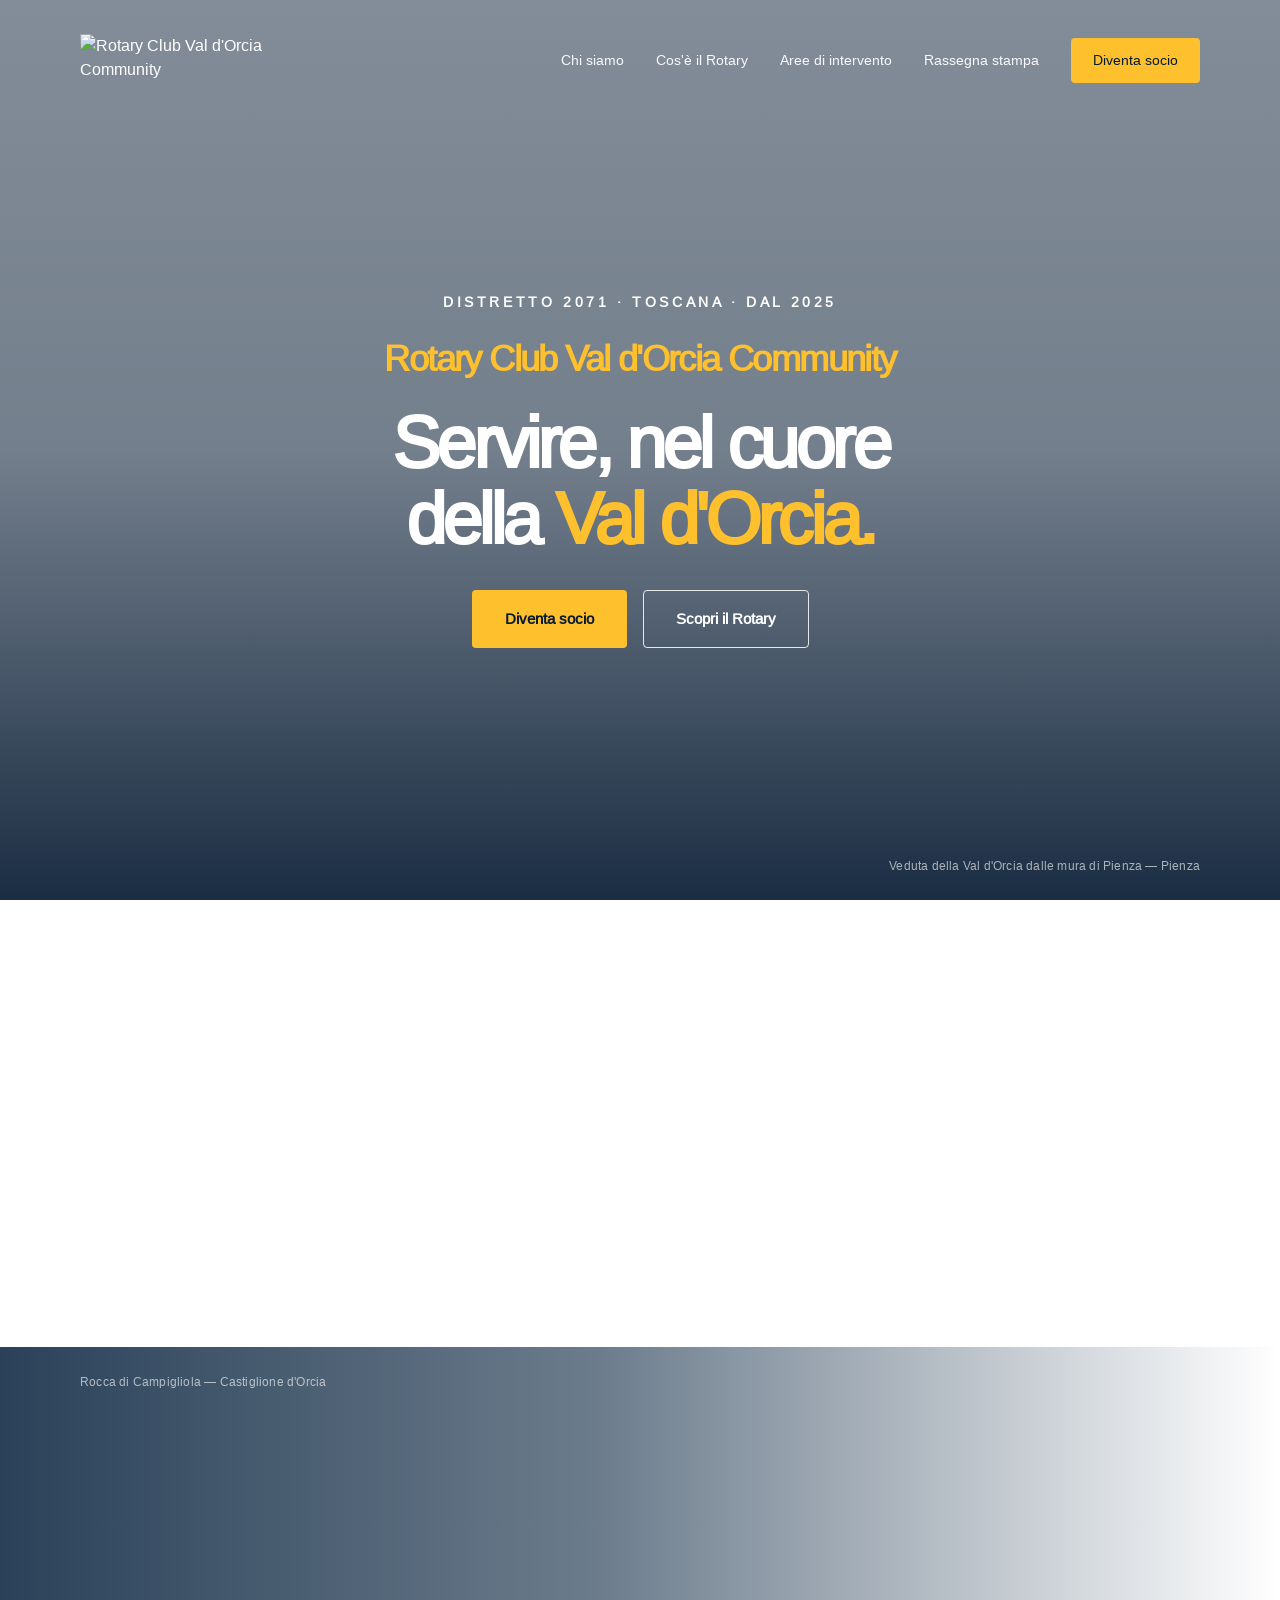
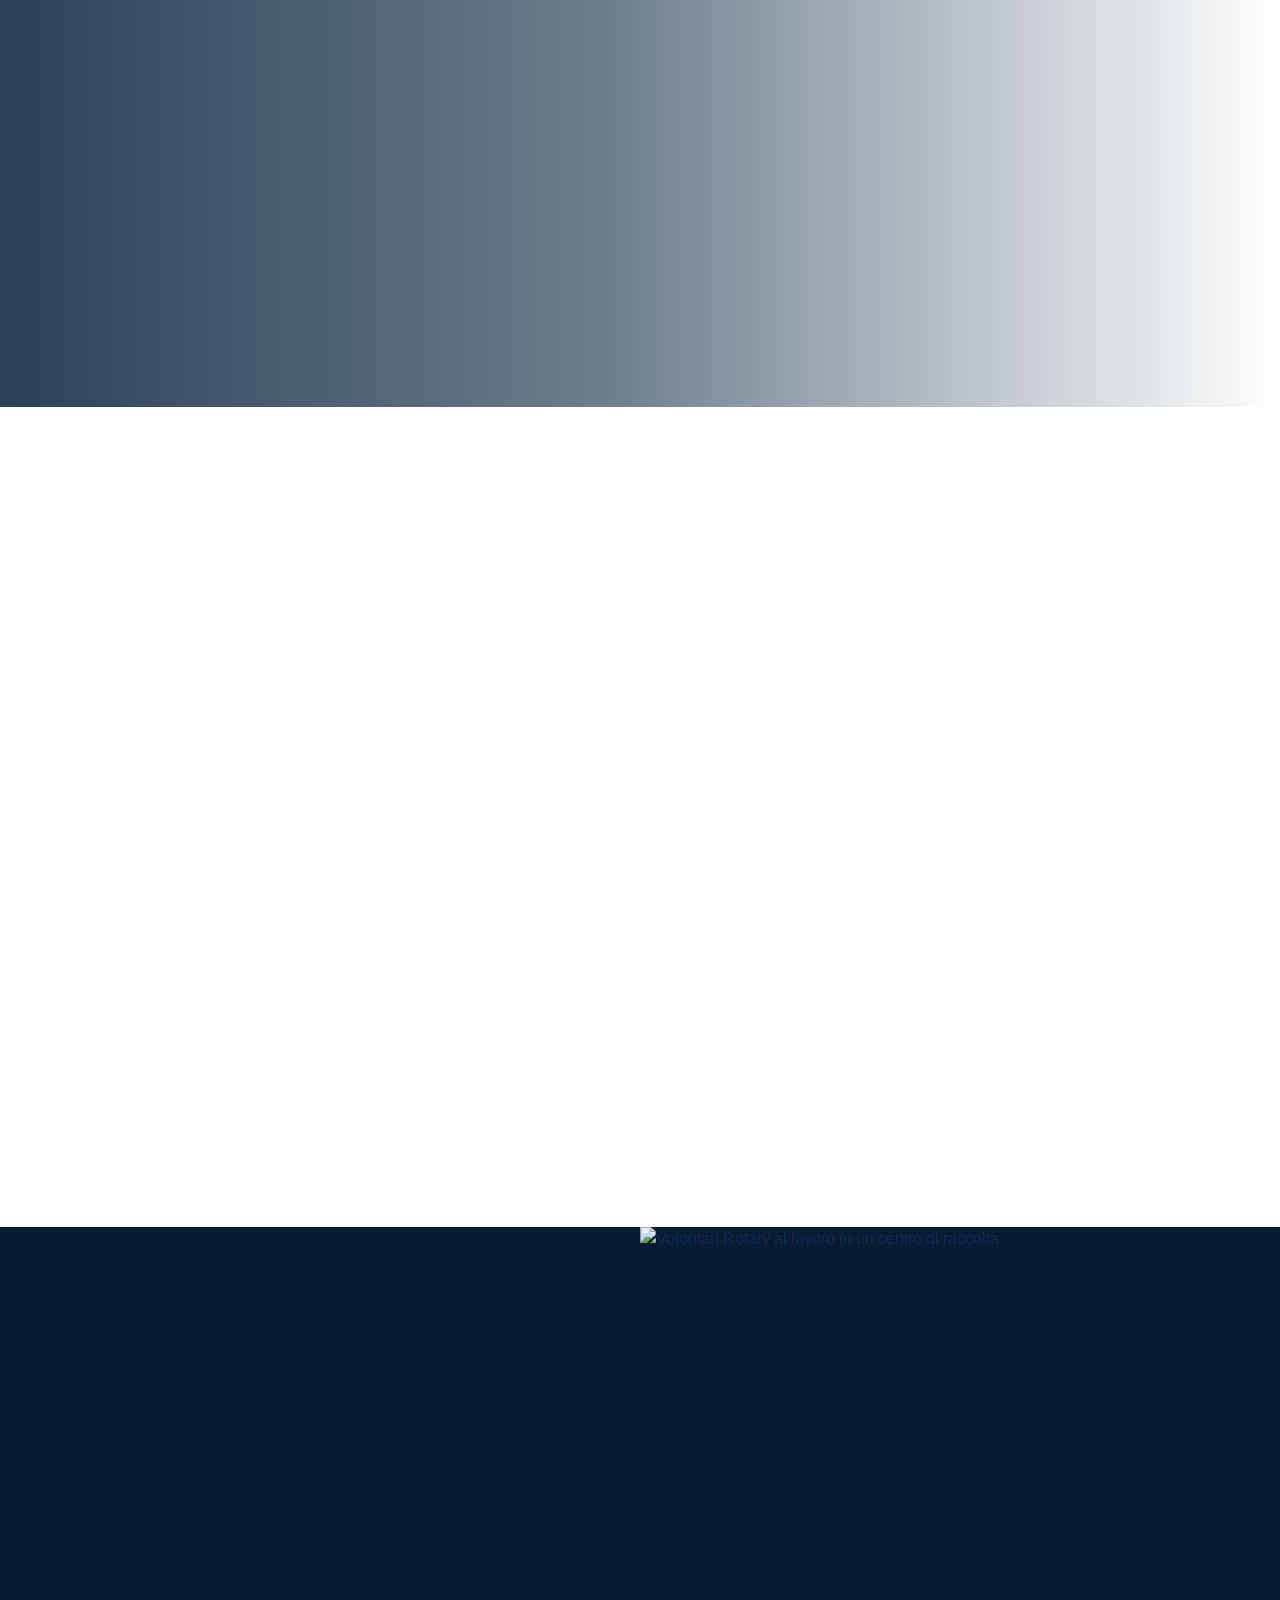
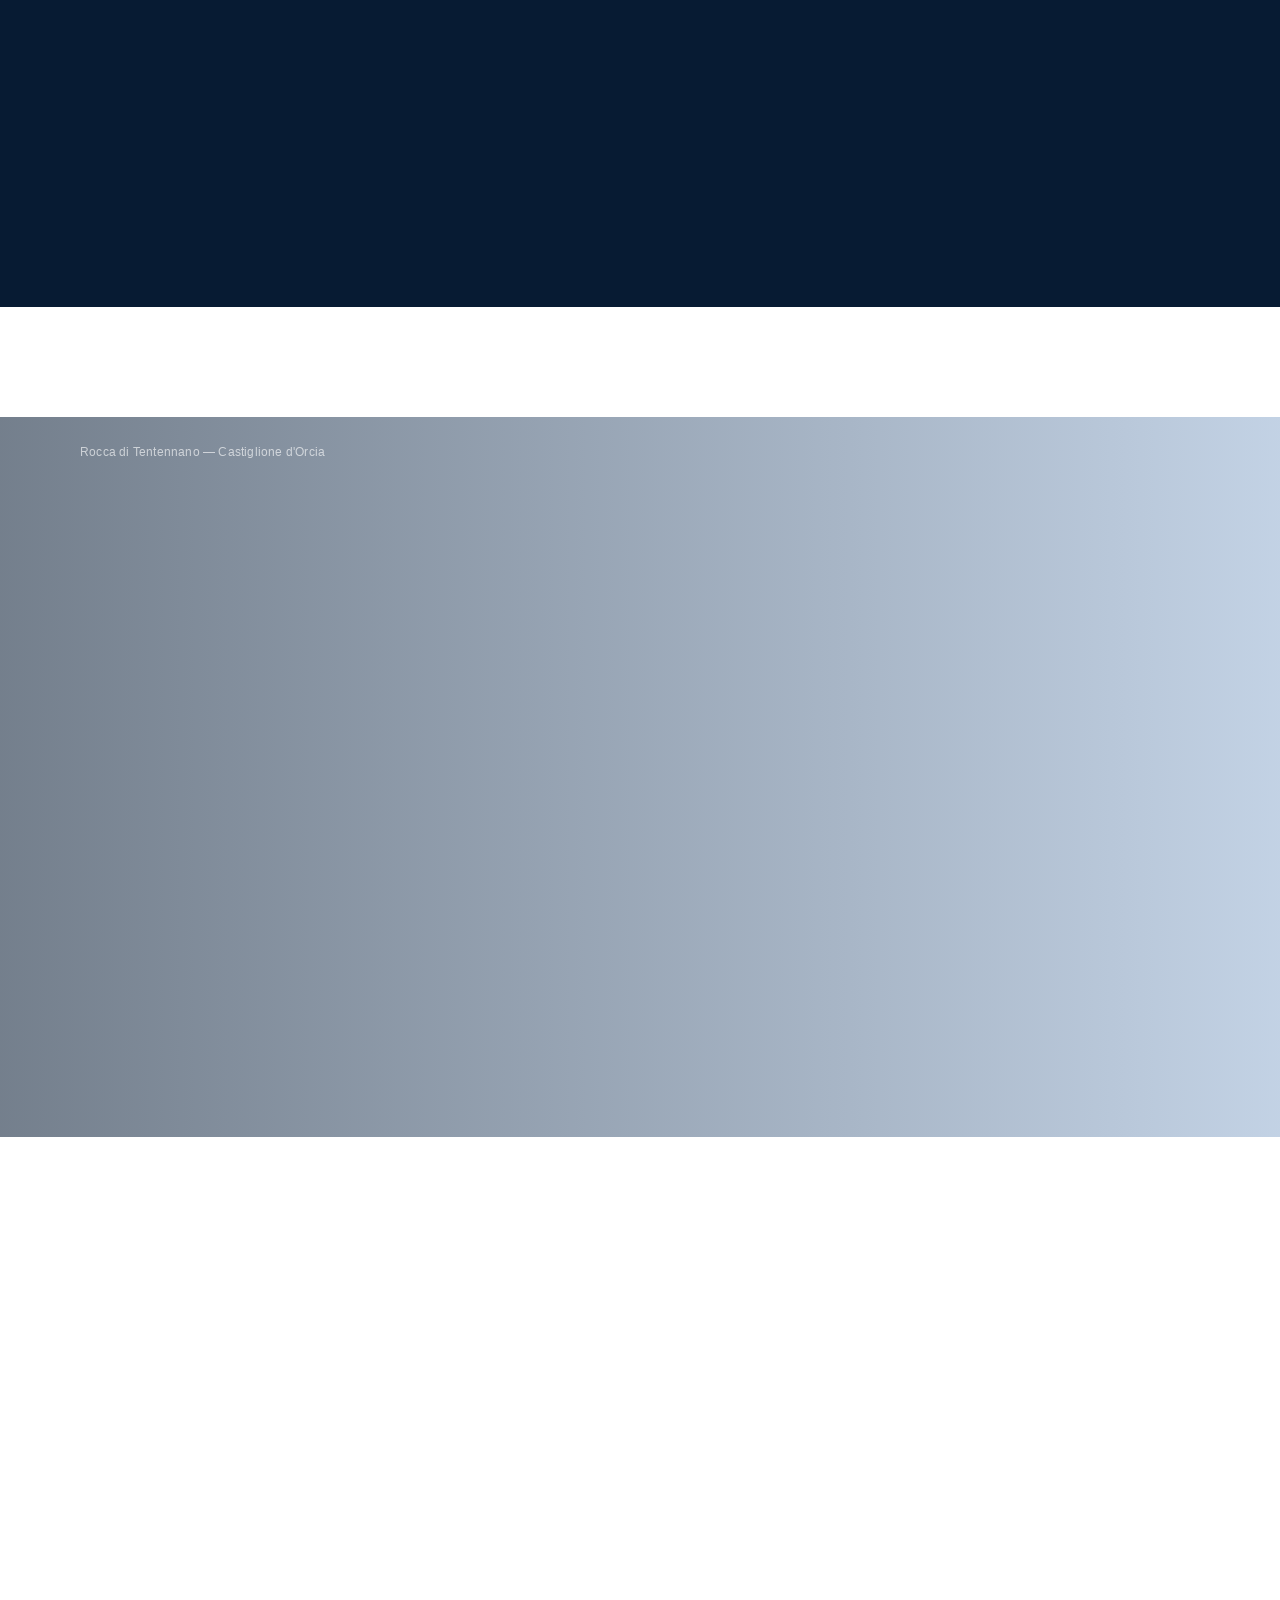
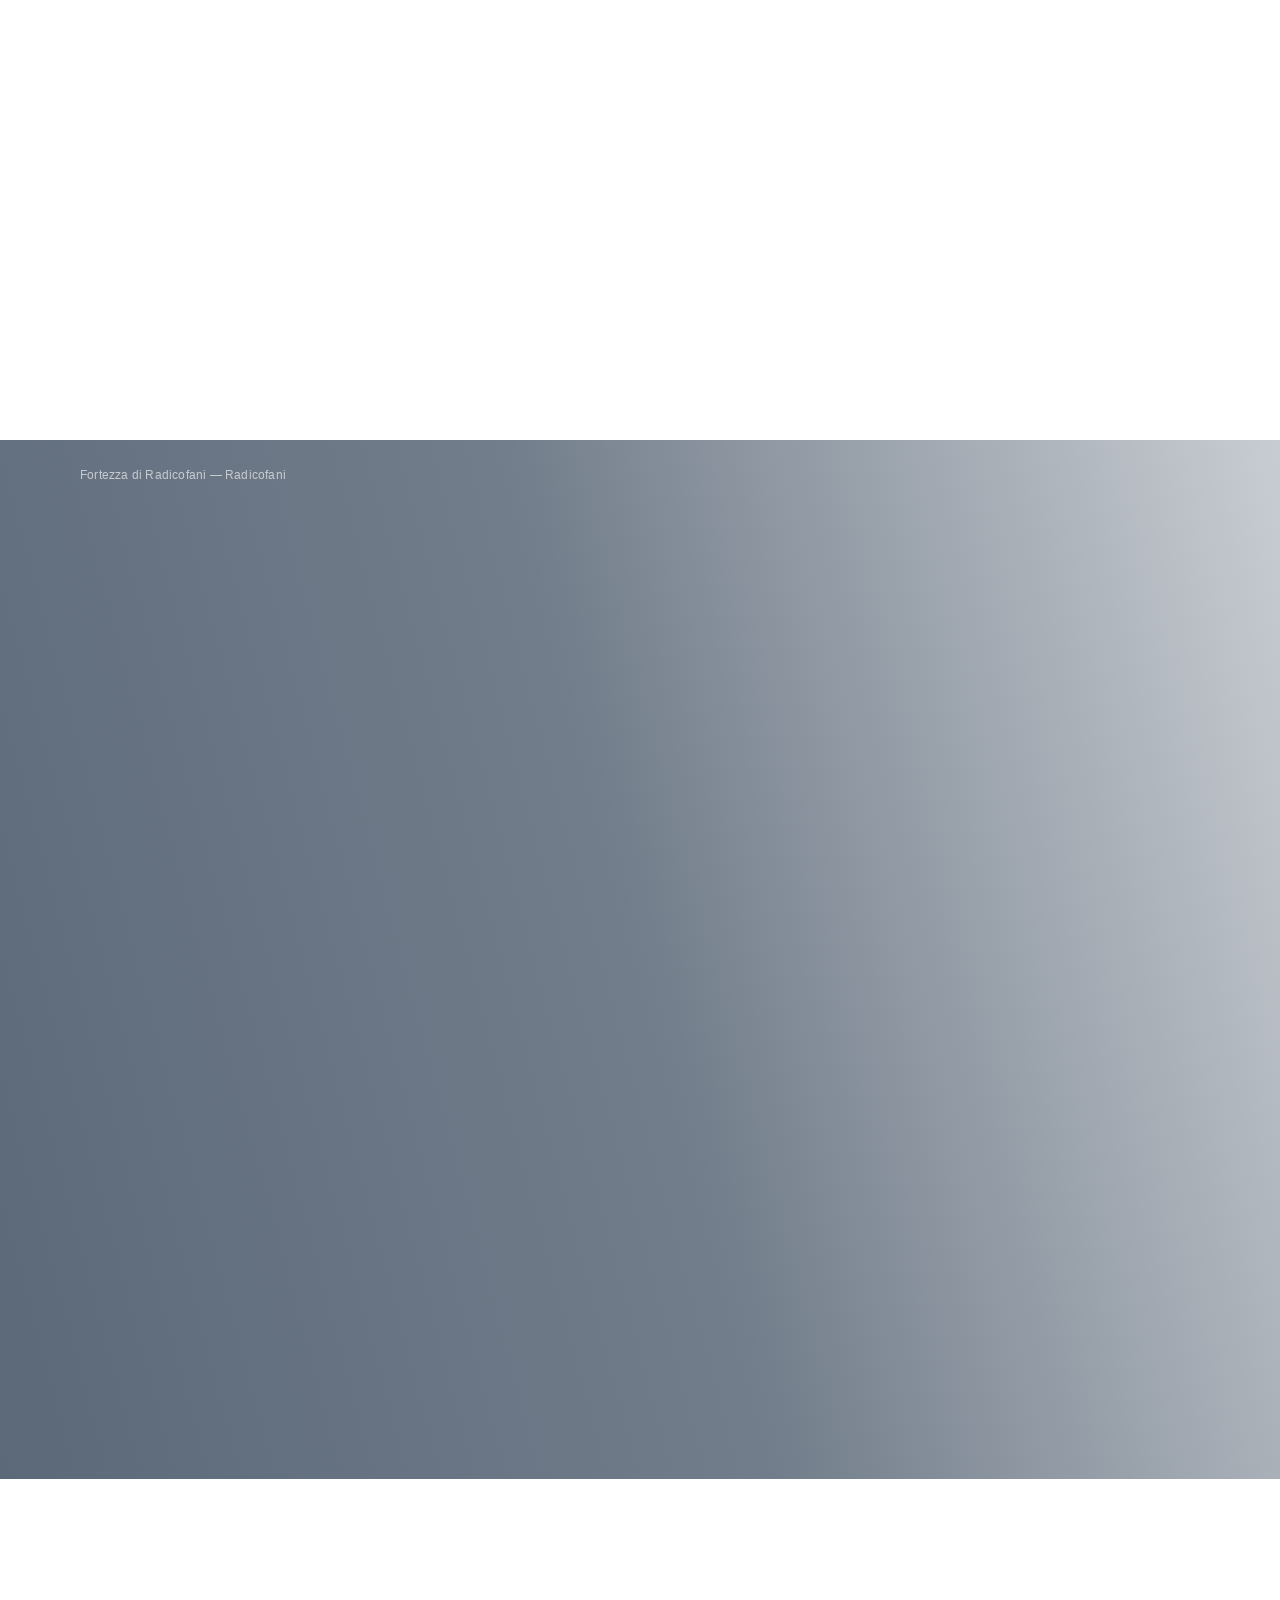
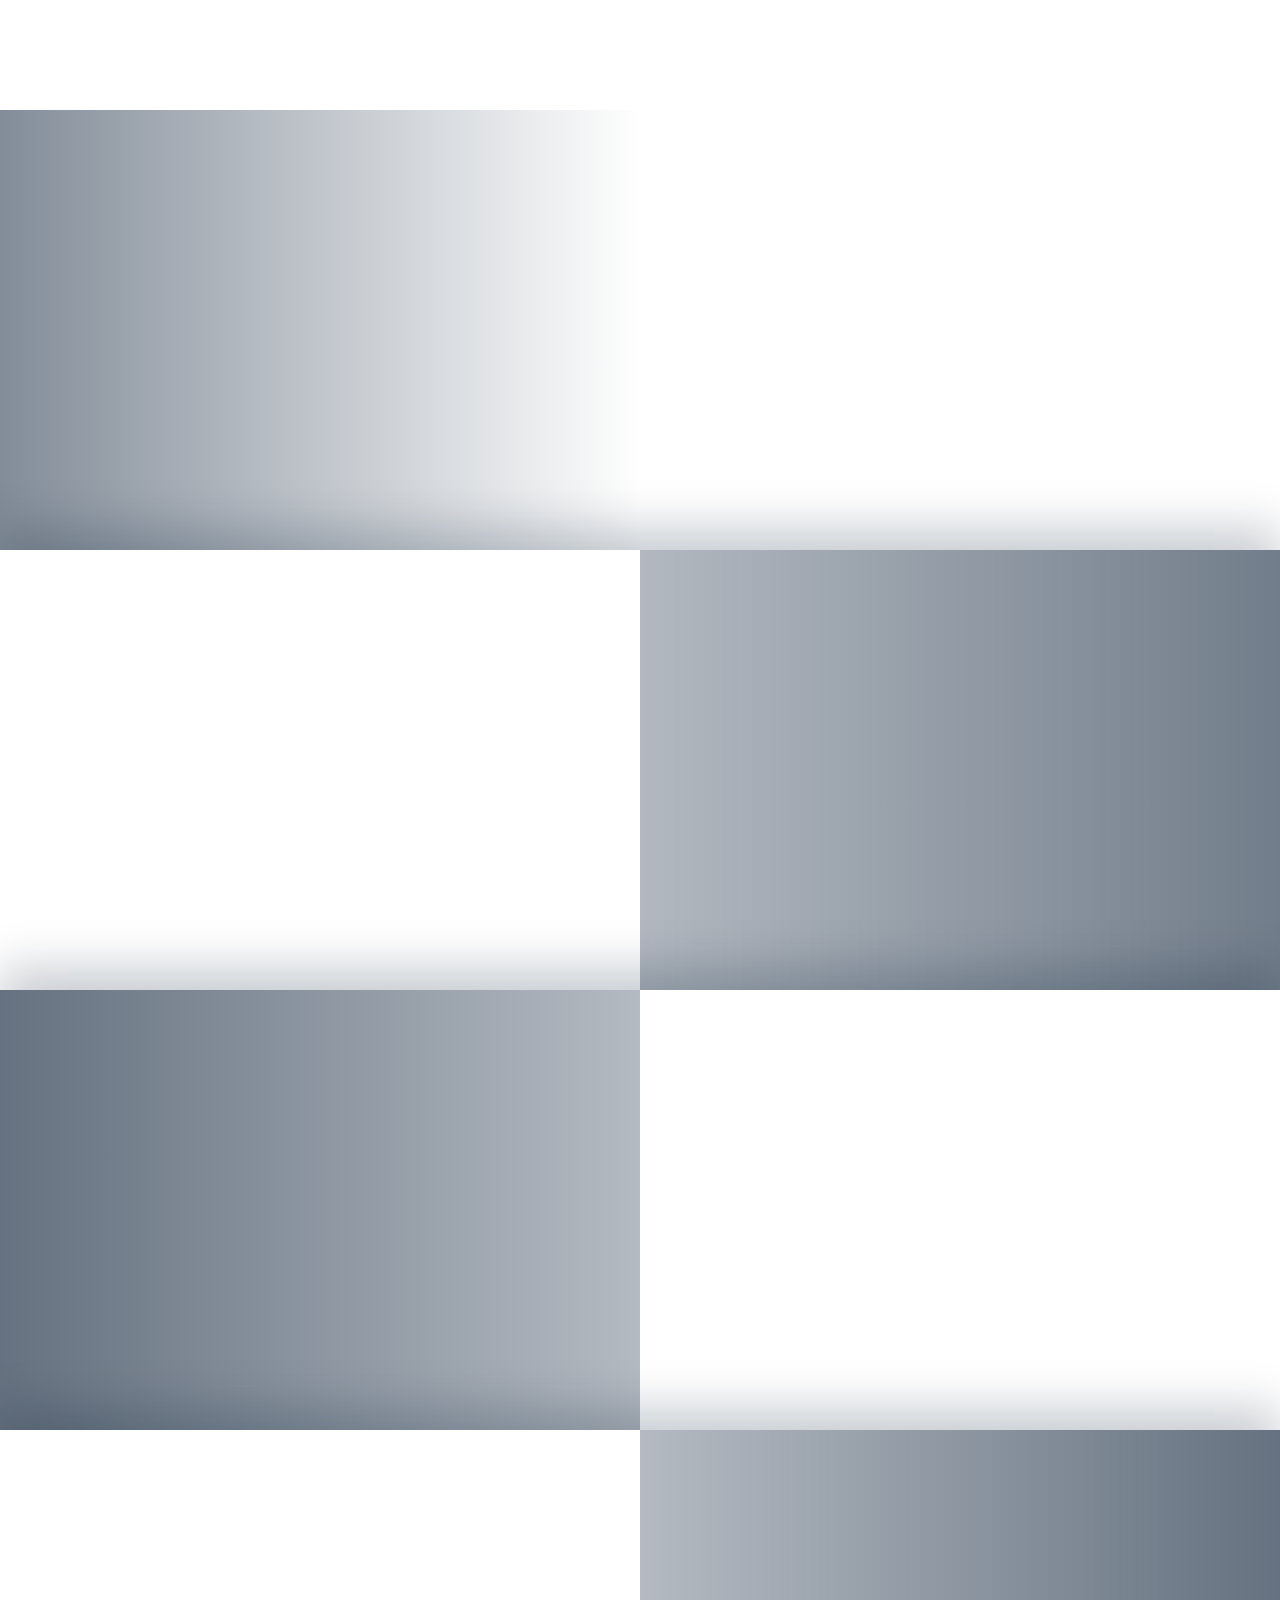
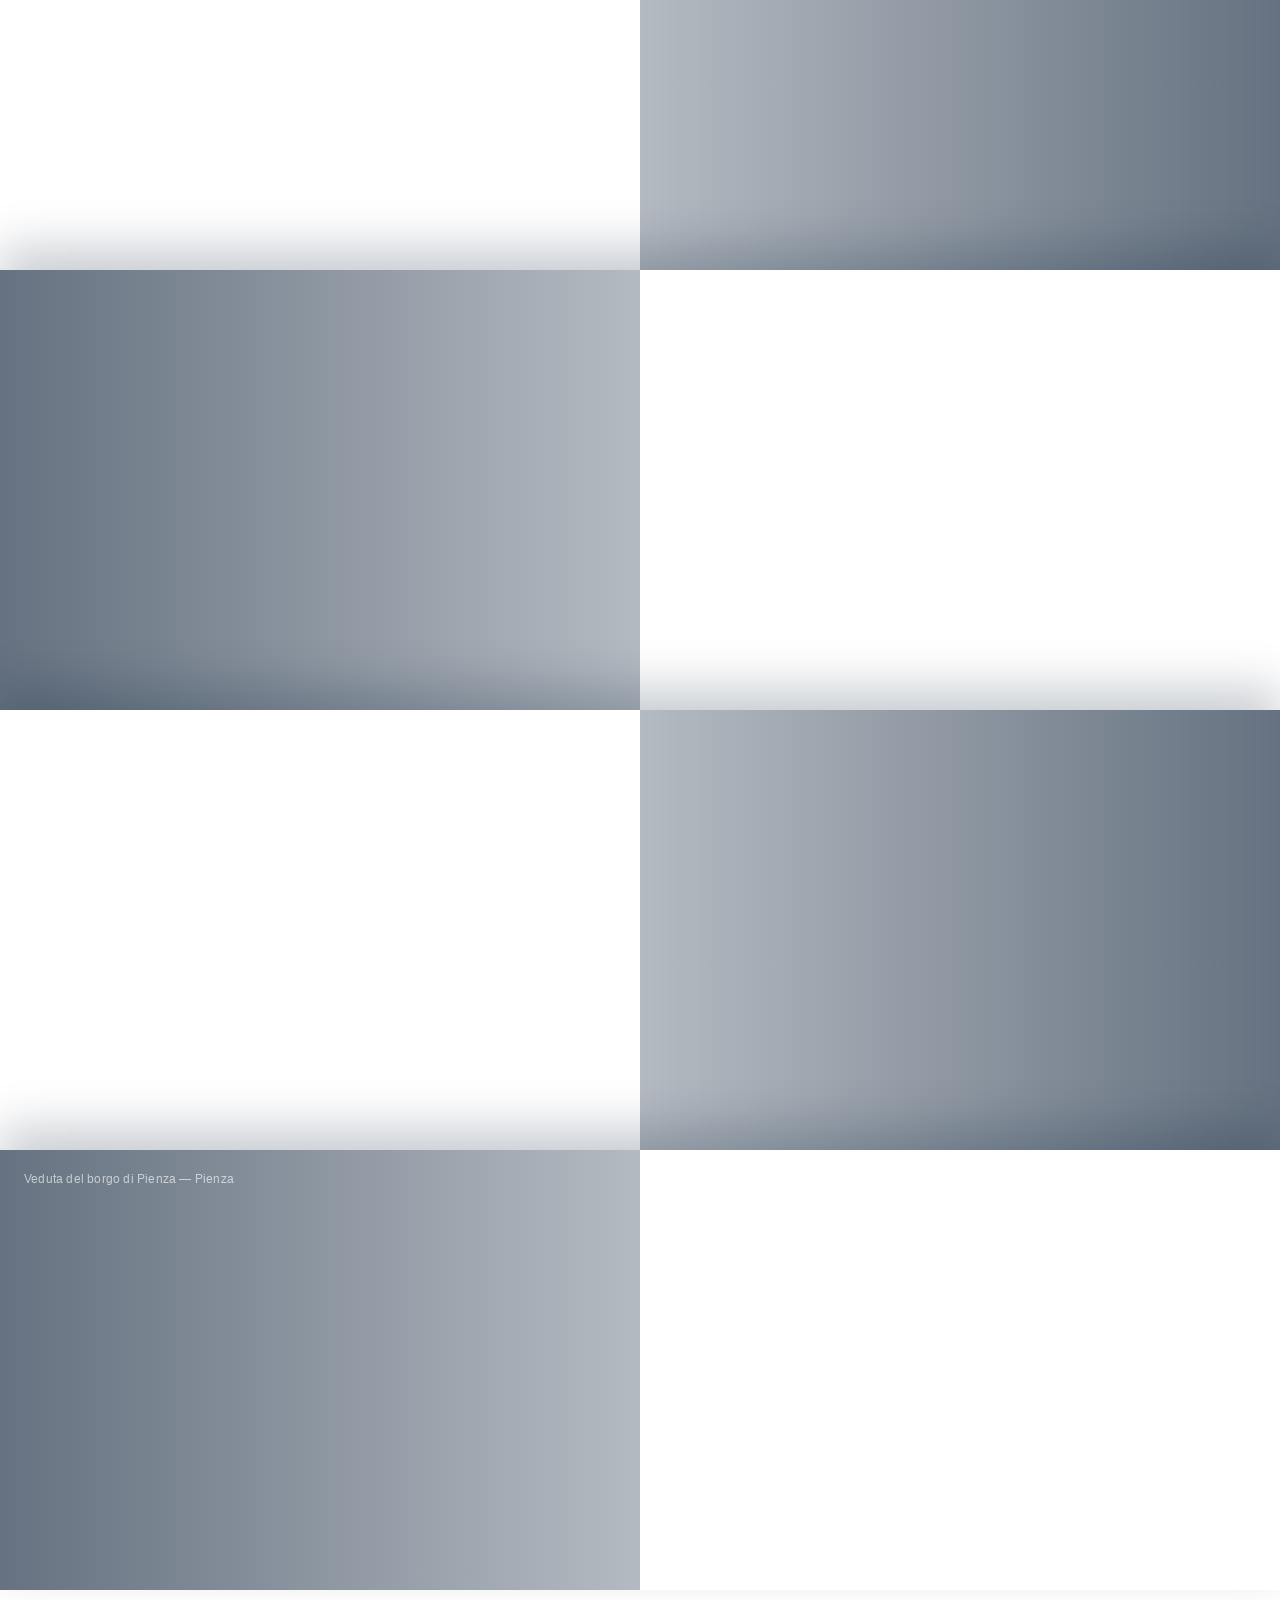
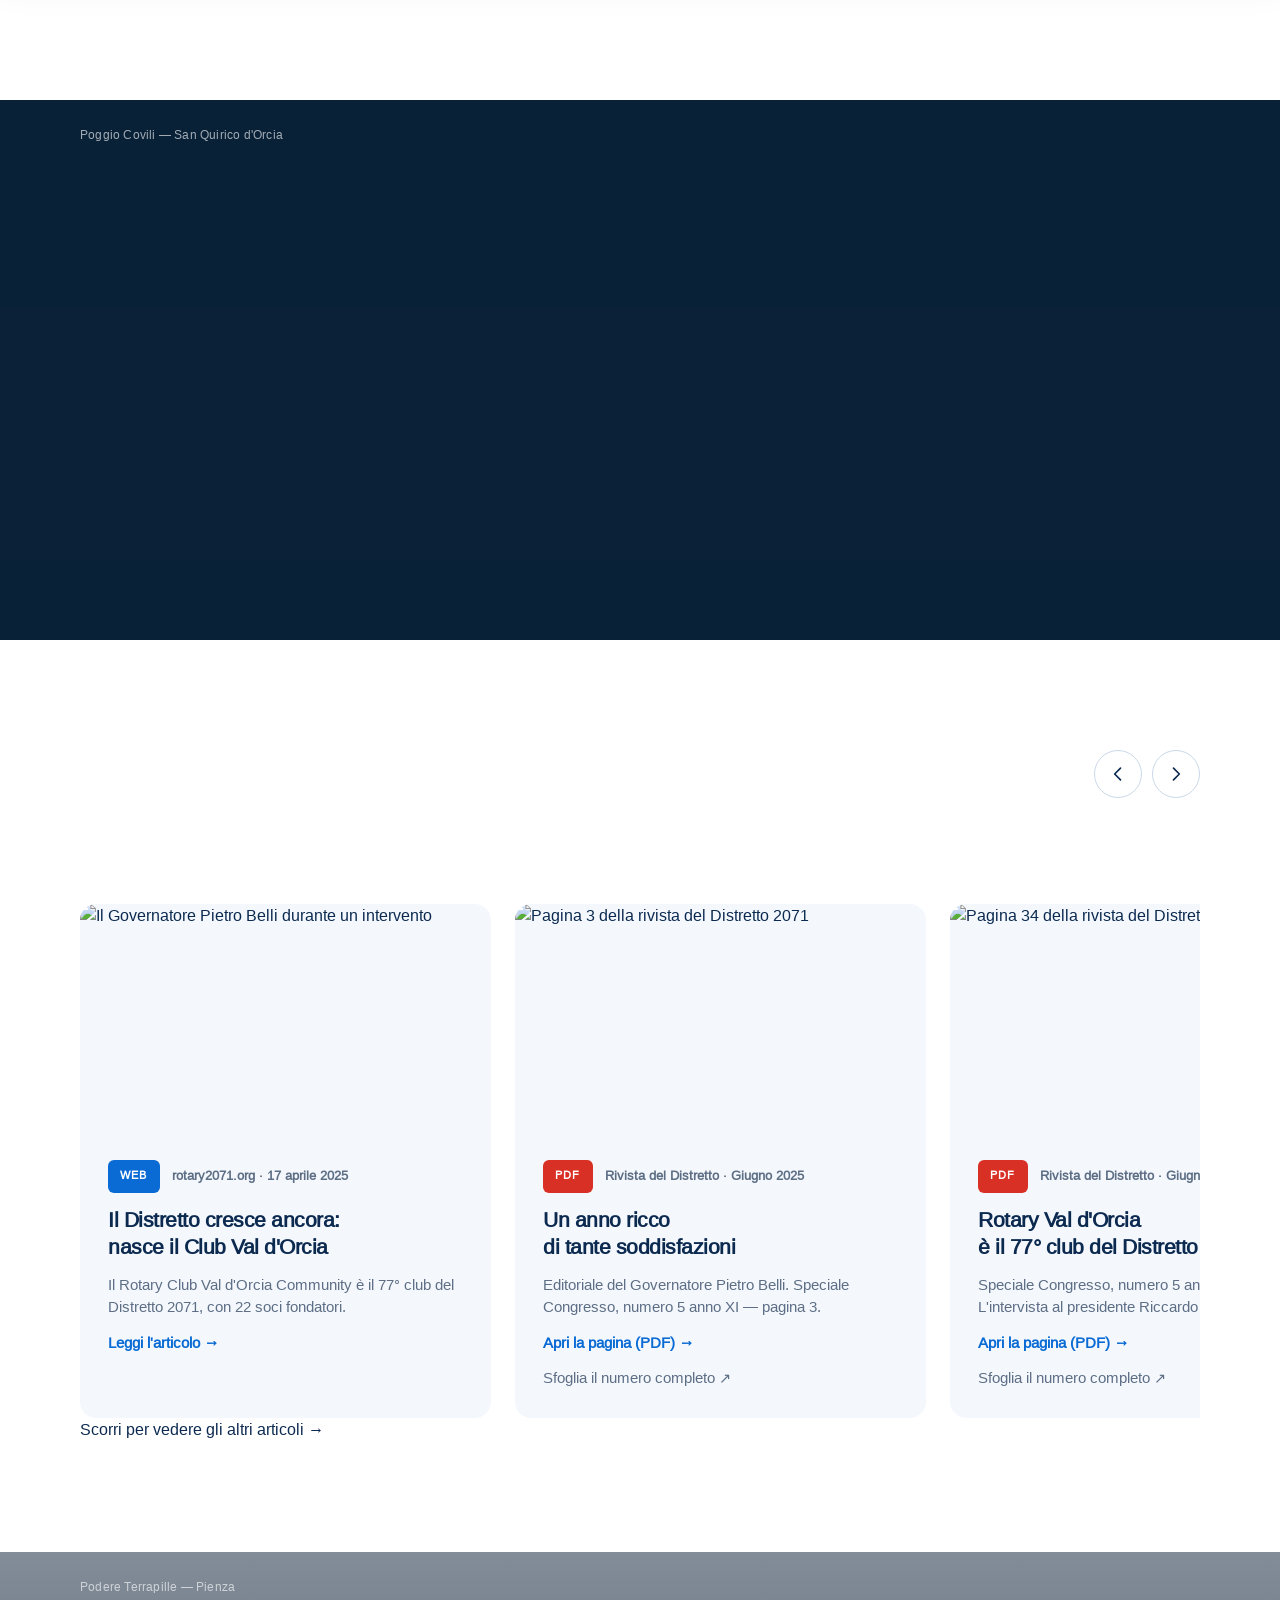
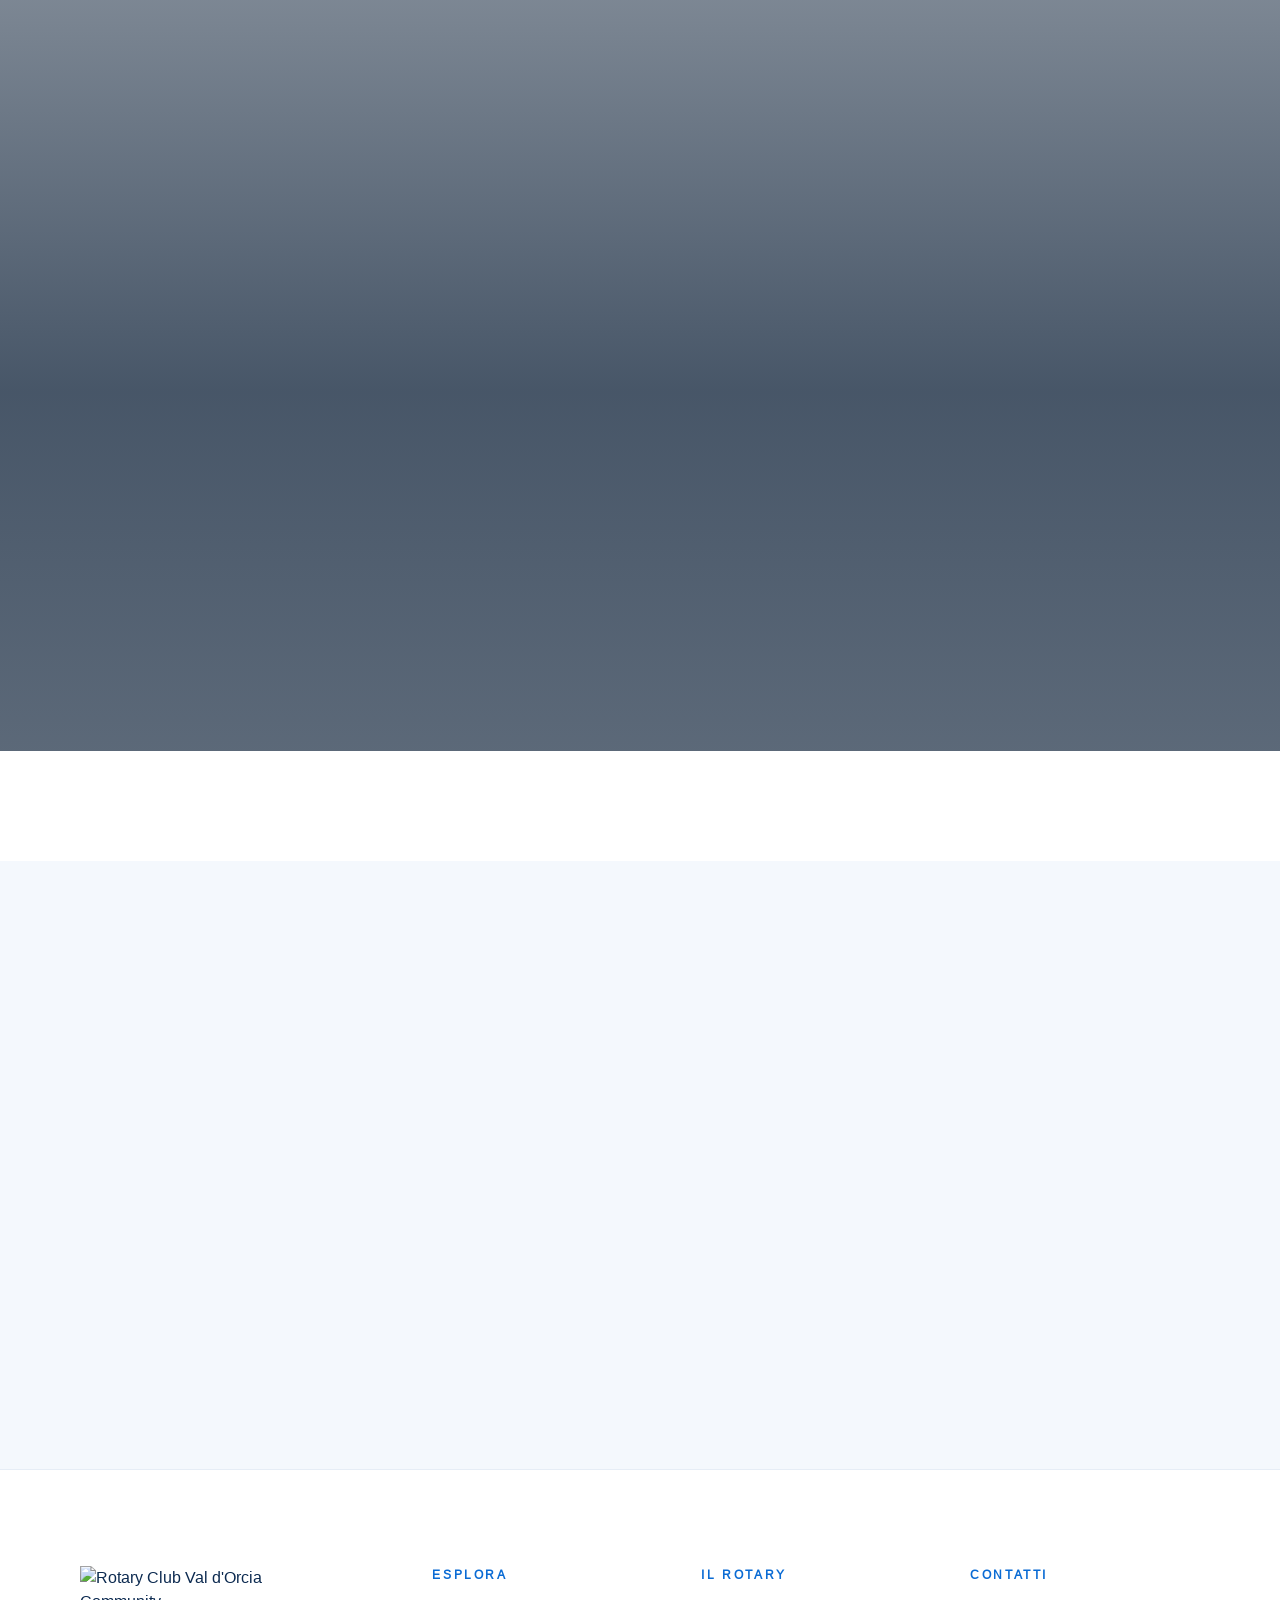
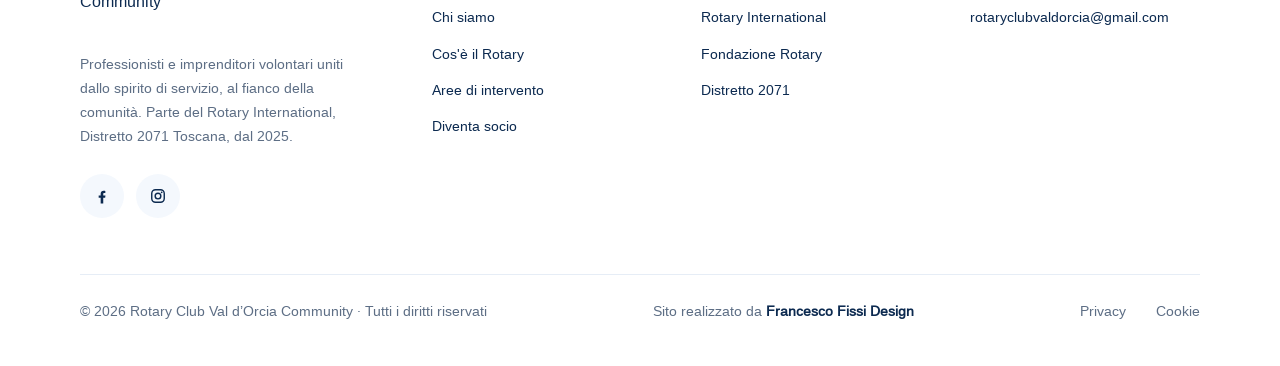
==== commit 9b177f42: "Add files via upload" ====
--- a/index.html
+++ b/index.html
@@ -398,6 +398,19 @@
             <a class="lk alt" href="https://edicola.corrieredisiena.it/gruppocorriere/pageflip/swipe/corrieredisiena/20250804corrieredisiena#/6/" target="_blank" rel="noopener">Sfoglia il numero completo ↗</a>
           </div>
         </article>
+        <article class="pcard">
+          <picture>
+            <source type="image/avif" srcset="images2/press5-411.avif 411w, images2/press5-822.avif 822w" sizes="411px">
+            <source type="image/webp" srcset="images2/press5-411.webp 411w, images2/press5-822.webp 822w" sizes="411px">
+            <img class="thumb" src="images2/press5-411.jpg" srcset="images2/press5-411.jpg 411w, images2/press5-822.jpg 822w" sizes="411px" width="411" height="230" loading="lazy" decoding="async" alt="Certificato del Premio per l'eccellenza del club 2025/2026">
+          </picture>
+          <div class="body">
+            <div class="meta"><span class="badge pdf">PDF</span><span class="src">Rotary International &middot; 2025/2026</span></div>
+            <h3>Premio Rotary International per l'Eccellenza del Club &middot; 2025/2026</h3>
+            <p>Il Rotary Club Val d'Orcia riceve il Premio per l'Eccellenza del Club per il suo impegno e i suoi valori.</p>
+            <a class="lk" href="pdf/premio-eccellenza-club-2025-2026.pdf" target="_blank" rel="noopener">Apri la pagina (PDF) &rarr;</a>
+          </div>
+        </article>
 
       </div>
     </div>
